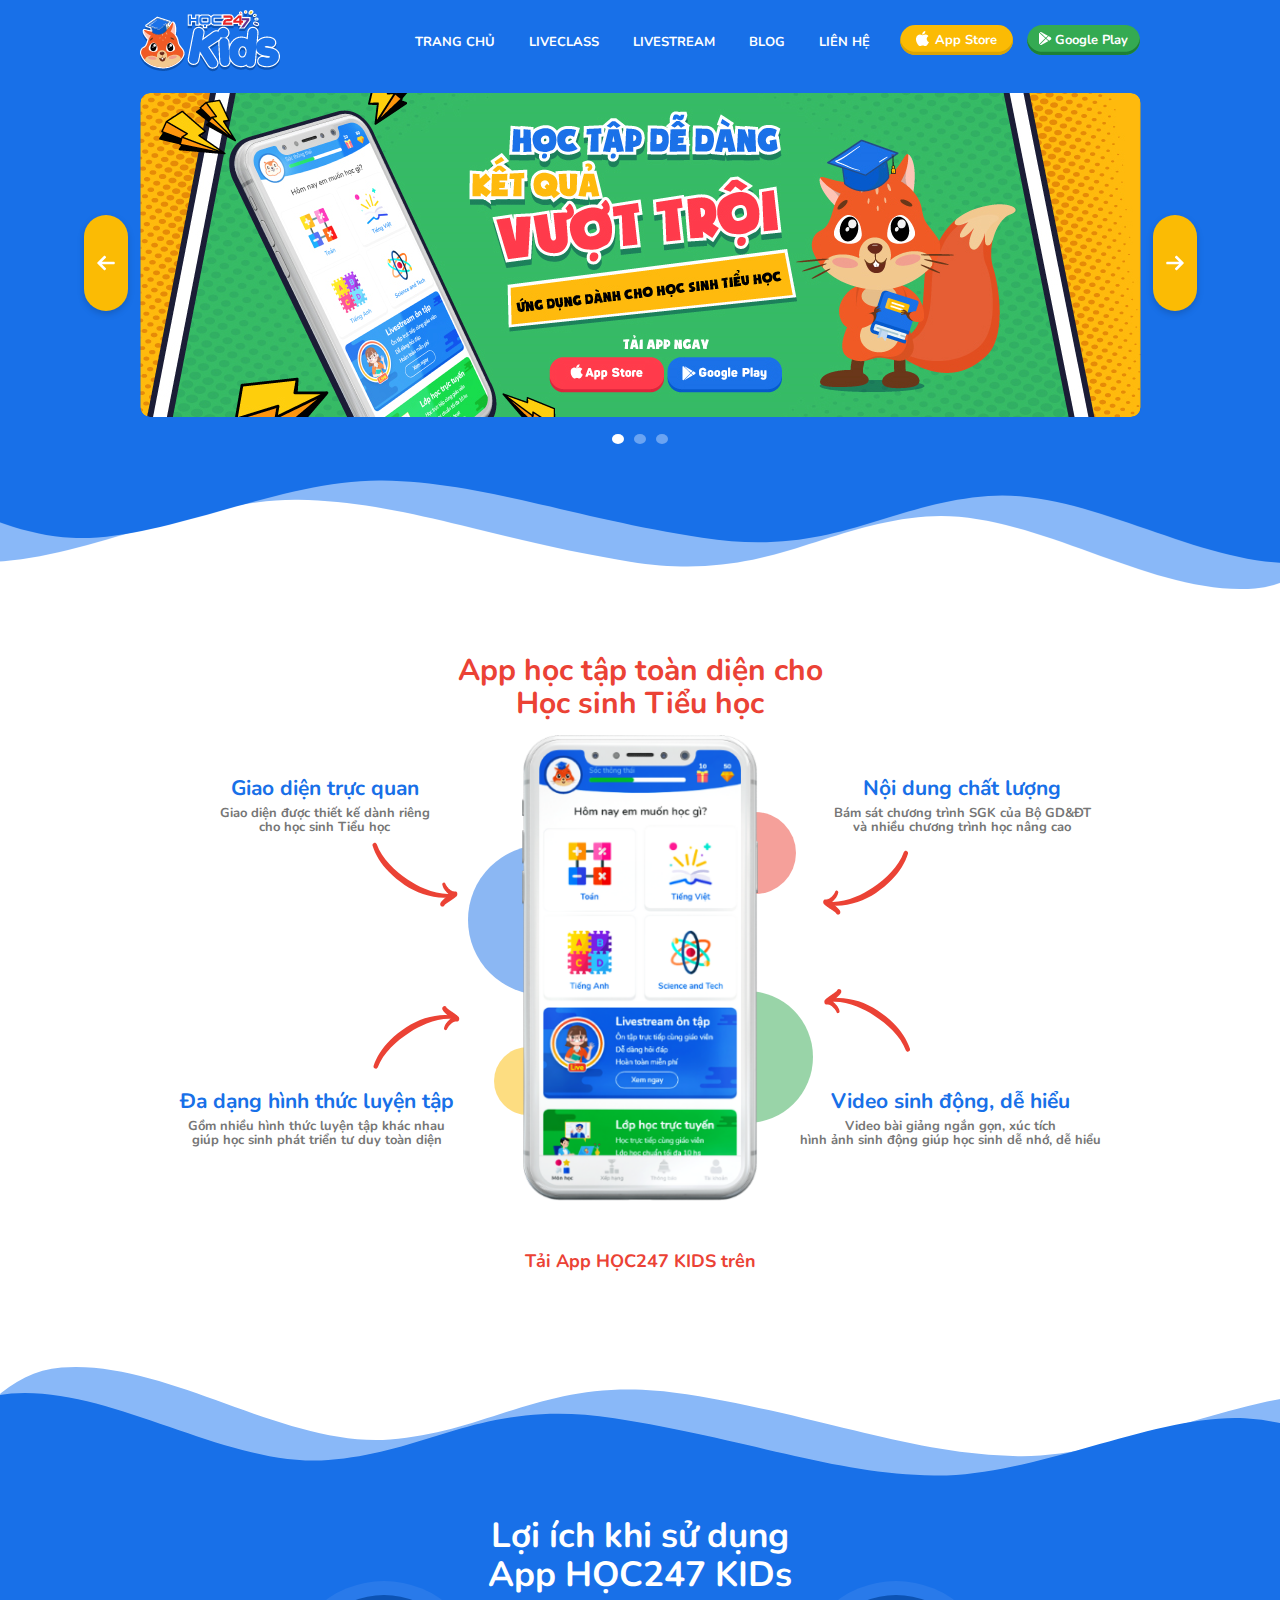
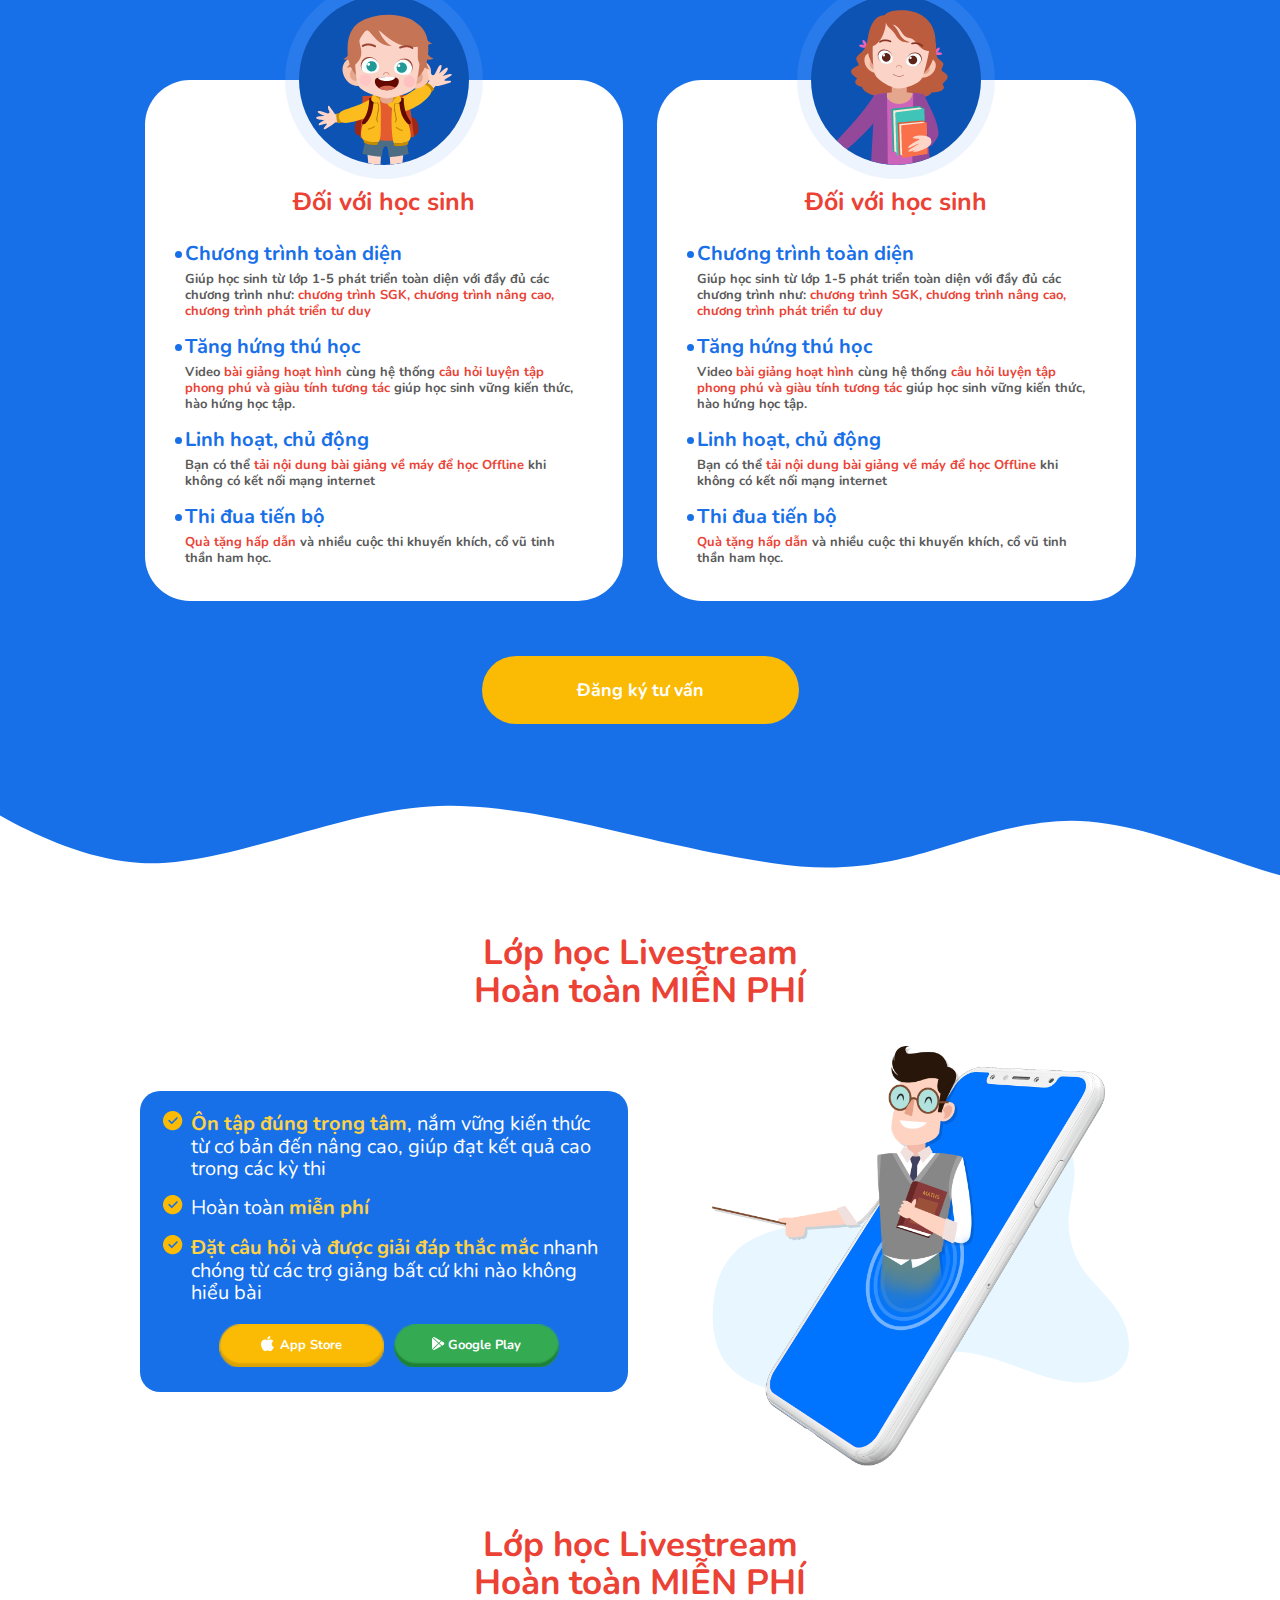
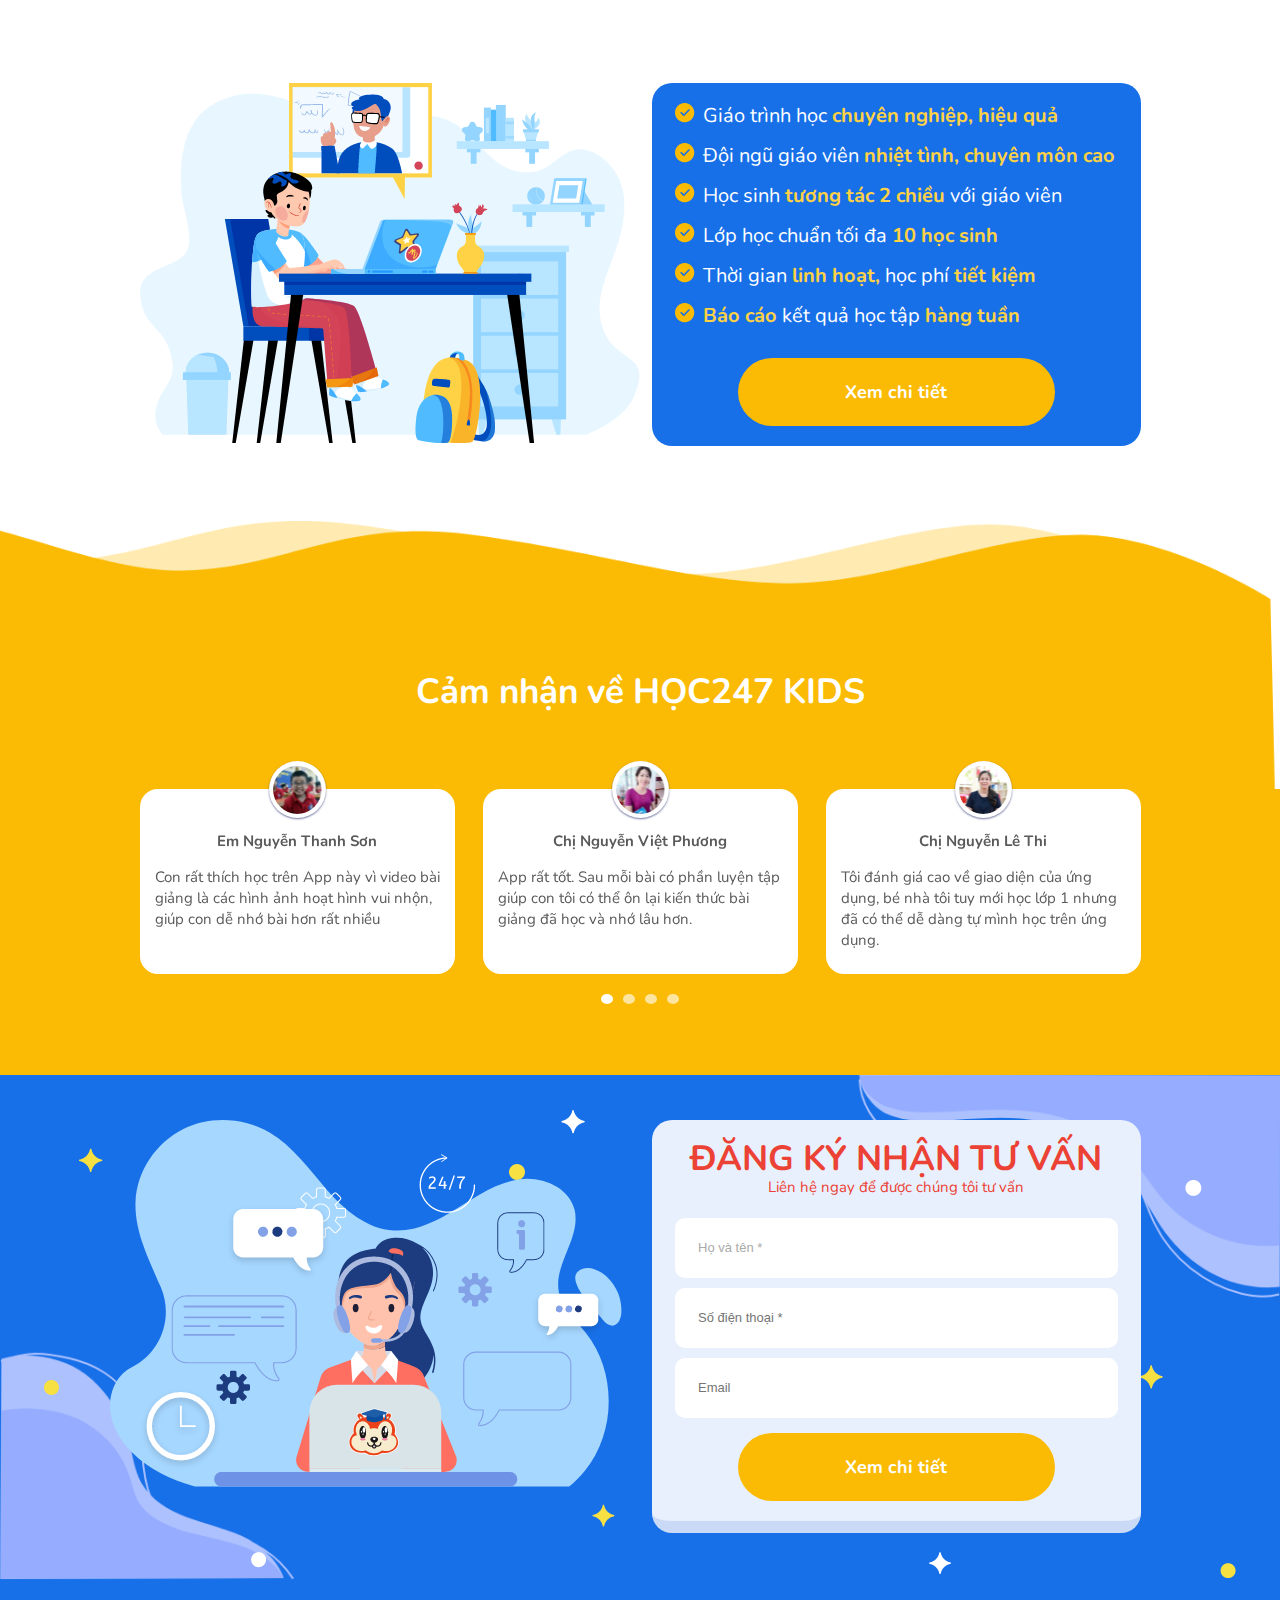
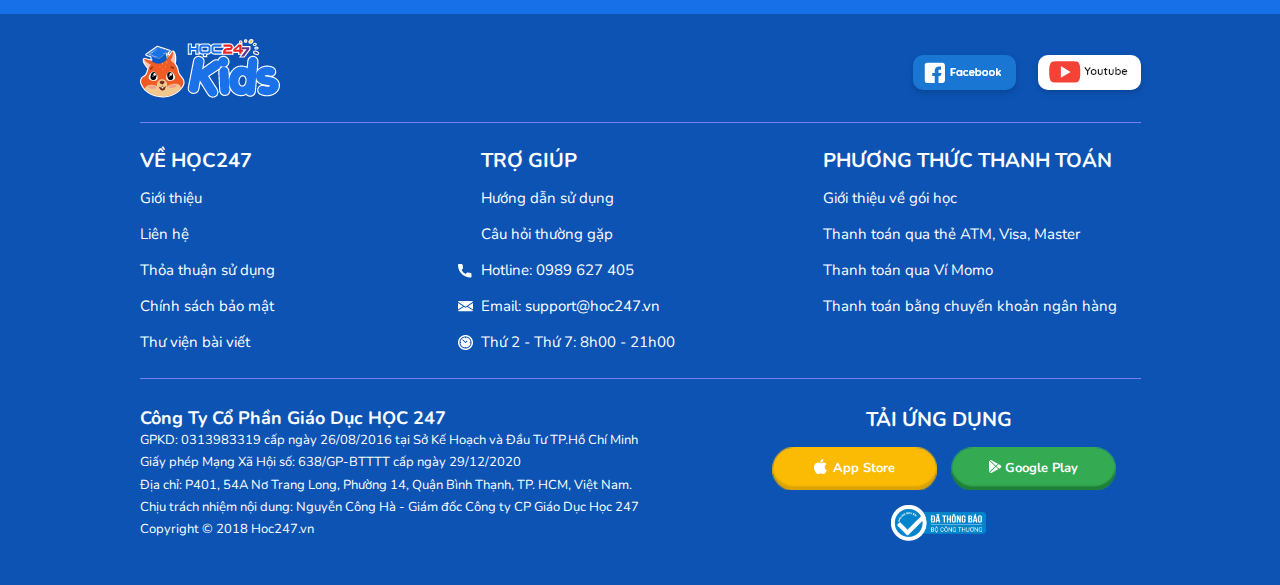
==== index.html @ 7131a334 "aaaa" ====
<!DOCTYPE html>
<html lang="en">
   <head>
      <meta charset="utf-8">
      <title>Hoc 247 - Kids</title>
      <meta name="viewport" content="width=device-width, initial-scale=1">
      <meta http-equiv="X-UA-Compatible" content="IE=edge" />
      <link href="https://fonts.googleapis.com/css2?family=Nunito:wght@300;400;600;700&display=swap" rel="stylesheet">
      <link rel="stylesheet" href="bootstrap/bootstrap.min.css"/>
      <link rel="stylesheet" href="css/all.css">
   </head>
   <body>
      <div class="wrapper">
         <!--HEADER-->
         <header>
            <div class="bg-header-home-01"></div>
            <!--TOP-->
            <div class="container relative">
                <div class="row">
                    <div class="col-sm-12 col-md-12 col-lg-2">
                        <a href="#" class="hamburger-menu for-mobile"></a>
                        <a href="#" class="logo"><img src="images/header-logo.png" alt="" title=""/></a>
                        <a href="#" class="install-app for-mobile"></a>
                    </div>
                    <div class="col-sm-12 col-md-12 col-lg-10">
                        <div class="menu-section">
                            <div class="navigation">
                                <ul>
                                    <li><a href="#">TRANG CHỦ</a></li>
                                    <li><a href="#">LIVECLASS</a></li>
                                    <li><a href="#">LIVESTREAM</a></li>
                                    <li><a href="#">BLOG</a></li>
                                    <li><a href="#">LIÊN HỆ</a></li>
                                </ul>
                            </div>
                            <div class="app-store">
                                <div class="for-mobile app-store-title title13Bold">Tải ứng dụng HỌC247 KIDS</div>
                                <a href="#" class="ios-app btn-orange-30 title13Bold"><i></i>App Store</a>
                                <a href="#" class="google-app btn-green-30 title13Bold"><i></i>Google Play</a>
                            </div>
                        </div>
                    </div>

                    <div class="banner-slider relative">
                        <div class="slick-slider">
                            <div class="slick-item">
                                <img src="images/banner-1.png" />
                            </div>
                            <div class="slick-item">
                                <img src="images/banner-1.png" />
                            </div>
                            <div class="slick-item">
                                <img src="images/banner-1.png" />
                            </div>
                        </div>
                    </div>
                </div>
            </div>
         </header>
         <!--/HEADER-->

         <!--SHORT NEWS-->
         <div class="main-content">
             <div class="app-study-section">
                 <div class="container">
                     <div class="col-sm-12 col-md-12 col-lg-12">
                         <div class="title title30Bold color-red">App học tập toàn diện cho <br/>Học sinh Tiểu học</div>
                         <div class="animation-block">
                             <div class="ani-block block-01 align-center">
                                 <div class="title21Bold color-blue">Giao diện trực quan</div>
                                 <p>Giao diện được thiết kế dành riêng <br/> cho học sinh Tiểu học</p>
                                 <div class="clear"></div>
                                 <div class="red-down-right"></div>
                             </div>
                             <div class="ani-block block-02 align-center">
                                 <div class="title21Bold color-blue">Nội dung chất lượng </div>
                                 <p>Bám sát chương trình SGK của Bộ GD&ĐT<br/> và nhiều chương trình học nâng cao</p>
                                 <div class="clear"></div>
                                 <div class="red-down-left"></div>
                             </div>
                             <div class="ani-block block-03 align-center">
                                 <div class="red-top-right"></div>
                                 <div class="clear"></div>
                                 <div class="title21Bold color-blue">Đa dạng hình thức luyện tập</div>
                                 <p>Gồm nhiều hình thức luyện tập khác nhau<br/> giúp học sinh phát triển tư duy toàn diện</p>
                             </div>
                             <div class="ani-block block-04 align-center">
                                 <div class="red-top-left"></div>
                                 <div class="clear"></div>
                                 <div class="title21Bold color-blue">Video sinh động, dễ hiểu</div>
                                 <p>Video bài giảng ngắn gọn, xúc tích<br/> hình ảnh sinh động giúp học sinh dễ nhớ, dễ hiểu</p>
                             </div>
                             <div class="app-image">
                                 <div class="circle01"></div>
                                 <div class="circle02"></div>
                                 <div class="circle03"></div>
                                 <div class="circle04"></div>
                                 <div class="animate-img">
                                     <img src="images/phone.png"/>
                                 </div>
                                 <div class="title18Bold color-red">Tải App HỌC247 KIDS trên</div>
                             </div>
                             <div class="app-store for-mobile">
                                 <a href="#" class="ios-app btn-orange-30 h43 title13Bold"><i></i>App Store</a>
                                 <a href="#" class="google-app btn-green-30 h43 title13Bold"><i></i>Google Play</a>
                             </div>
                         </div>
                     </div>
                 </div>
             </div>

             <div class="app-benefit-section">
                 <div class="for-mobile middle-bg"></div>
                 <div class="container relative">
                     <div class="title35Bold color-white center">Lợi ích khi sử dụng <br/>App HỌC247 KIDs</div>
                     <div class="row relative">
                         <div class="col-sm-12 col-md-12 col-lg-6">
                             <div class="white-radius-box">
                                 <div class="rad-img">
                                     <div class="img"><div class="middle"><img src="images/hocsinh.png" /></div></div>
                                 </div>
                                 <div class="title25Bold color-red center-title">Đối với học sinh</div>
                                 <ul>
                                     <li>
                                         <b class="title20Bold">Chương trình toàn diện</b>
                                         <p class="title13Bold">Giúp học sinh từ lớp 1-5 phát triển toàn diện với đầy đủ các chương trình như: <span class="color-red">chương trình SGK, chương trình nâng cao, chương trình phát triển tư duy</span></p>
                                     </li>
                                     <li>
                                         <b class="title20Bold">Tăng hứng thú học</b>
                                         <p class="title13Bold">Video <span class="color-red">bài giảng hoạt hình</span> cùng hệ thống <span class="color-red">câu hỏi luyện tập phong phú và giàu tính tương tác</span> giúp học sinh vững kiến thức, hào hứng học tập.</p>
                                     </li>
                                     <li>
                                         <b class="title20Bold">Linh hoạt, chủ động</b>
                                         <p class="title13Bold">Bạn có thể <span class="color-red">tải nội dung bài giảng về máy để học Offline</span> khi không có kết nối mạng internet</p>
                                     </li>
                                     <li>
                                         <b class="title20Bold">Thi đua tiến bộ</b>
                                         <p class="title13Bold"><span class="color-red">Quà tặng hấp dẫn </span> và nhiều cuộc thi khuyến khích, cổ vũ tinh thần ham học.</p>
                                     </li>
                                 </ul>
                             </div>
                         </div>
                         <div class="col-sm-12 col-md-12 col-lg-6">
                             <div class="white-radius-box">
                                 <div class="rad-img">
                                     <div class="img"><div class="middle"><img src="images/phuhuynh.png" /></div></div>
                                 </div>
                                 <div class="title25Bold color-red center-title">Đối với học sinh</div>
                                 <ul>
                                     <li>
                                         <b class="title20Bold">Chương trình toàn diện</b>
                                         <p class="title13Bold">Giúp học sinh từ lớp 1-5 phát triển toàn diện với đầy đủ các chương trình như: <span class="color-red">chương trình SGK, chương trình nâng cao, chương trình phát triển tư duy</span></p>
                                     </li>
                                     <li>
                                         <b class="title20Bold">Tăng hứng thú học</b>
                                         <p class="title13Bold">Video <span class="color-red">bài giảng hoạt hình</span> cùng hệ thống <span class="color-red">câu hỏi luyện tập phong phú và giàu tính tương tác</span> giúp học sinh vững kiến thức, hào hứng học tập.</p>
                                     </li>
                                     <li>
                                         <b class="title20Bold">Linh hoạt, chủ động</b>
                                         <p class="title13Bold">Bạn có thể <span class="color-red">tải nội dung bài giảng về máy để học Offline</span> khi không có kết nối mạng internet</p>
                                     </li>
                                     <li>
                                         <b class="title20Bold">Thi đua tiến bộ</b>
                                         <p class="title13Bold"><span class="color-red">Quà tặng hấp dẫn </span> và nhiều cuộc thi khuyến khích, cổ vũ tinh thần ham học.</p>
                                     </li>
                                 </ul>
                             </div>
                         </div>

                         <div class="btn-register-orange">
                             <a href="#" class="btn-orange-68 title18Bold">Đăng ký tư vấn</a>
                         </div>
                     </div>
                 </div>
             </div>

             <div class="app-livestream-block">
                 <div class="container relative">
                     <div class="title35Bold color-red center pb-80">Lớp học Livestream <br/>Hoàn toàn MIỄN PHÍ</div>
                     <div class="row">
                         <div class="col-sm-12 col-md-6 col-lg-6">
                             <div class="blue-radius-box">
                                 <ul>
                                     <li><b class="title20Bold color-yellow">Ôn tập đúng trọng tâm</b>, nắm vững kiến thức từ cơ bản đến nâng cao, giúp đạt kết quả cao trong các kỳ thi</li>
                                     <li>Hoàn toàn <b class="title20Bold color-yellow">miễn phí</b></li>
                                     <li><b class="title20Bold color-yellow">Đặt câu hỏi</b> và <b class="title20Bold color-yellow">được giải đáp thắc mắc</b> nhanh chóng từ các trợ giảng bất cứ khi nào không hiểu bài</li>
                                 </ul>
                                 <div class="app-store">
                                     <a href="#" class="ios-app btn-orange-30 h43 title13Bold"><i></i>App Store</a>
                                     <a href="#" class="google-app btn-green-30 h43 title13Bold"><i></i>Google Play</a>
                                 </div>
                             </div>
                         </div>
                         <div class="col-sm-12 col-md-6 col-lg-6">
                             <div class="app-image has-margin-right">
                                 <div class="bg-image width420" style="background: url('images/hocmienphi.png') no-repeat;"></div>

                             </div>
                         </div>
                     </div>
                 </div>
             </div>

             <div class="app-livestream-block">
                 <div class="container relative">
                     <div class="title35Bold color-red center pb-80">Lớp học Livestream <br/>Hoàn toàn MIỄN PHÍ</div>
                     <div class="row flex-row-reverse">

                         <div class="col-sm-12 col-md-12 col-lg-6">
                             <div class="blue-radius-box">
                                 <ul>
                                     <li>Giáo trình học<b class="title20Bold color-yellow"> chuyên nghiệp, hiệu quả</b></li>
                                     <li>Đội ngũ giáo viên <b class="title20Bold color-yellow">nhiệt tình, chuyên môn cao</b></li>
                                     <li>Học sinh <b class="title20Bold color-yellow">tương tác 2 chiều</b> với giáo viên</li>
                                     <li>Lớp học chuẩn tối đa <b class="title20Bold color-yellow">10 học sinh</b></li>
                                     <li>Thời gian <b class="title20Bold color-yellow">linh hoạt,</b> học phí <b class="title20Bold color-yellow">tiết kiệm</b></li>
                                     <li><b class="title20Bold color-yellow">Báo cáo</b> kết quả học tập <b class="title20Bold color-yellow">hàng tuần</b></li>
                                 </ul>
                                 <div class="btn-register-orange">
                                     <a href="#" class="btn-orange-68 title18Bold">Xem chi tiết</a>
                                 </div>
                             </div>
                         </div>
                         <div class="col-sm-12 col-md-12 col-lg-6">
                             <div class="app-image">
                                 <div class="bg-image width500" style="background: url('images/liveclass.png') no-repeat;"></div>
                             </div>
                         </div>
                     </div>
                 </div>
             </div>

             <div class="customer-feeling">
                 <div class="container relative">
                     <div class="title35Bold color-white center pb-40">Cảm nhận về HỌC247 KIDS</div>
                     <div class="row">
                         <div class="col-sm-12 col-md-12 col-lg-12">
                             <div class="customer-slider">
                                 <div class="slider-item">
                                     <div class="customer-img">
                                         <div class="middle">
                                             <img src="images/camnhan2.png" />
                                         </div>
                                     </div>
                                     <div class="title15Bold title-name">Em Nguyễn Thanh Sơn</div>
                                     <p>Con rất thích học trên App này vì video bài giảng là các hình ảnh hoạt hình vui nhộn, giúp con dễ nhớ bài hơn rất nhiều</p>
                                 </div>
                                 <div class="slider-item">
                                     <div class="customer-img">
                                         <div class="middle">
                                             <img src="images/camnhan1.png" />
                                         </div>
                                     </div>
                                     <div class="title15Bold title-name">Chị Nguyễn Việt Phương</div>
                                     <p>App rất tốt. Sau mỗi bài có phần luyện tập giúp con tôi có thể ôn lại kiến thức bài giảng đã học và nhớ lâu hơn.</p>
                                 </div>
                                 <div class="slider-item">
                                     <div class="customer-img">
                                         <div class="middle">
                                             <img src="images/camnhan3.png" />
                                         </div>
                                     </div>
                                     <div class="title15Bold title-name">Chị Nguyễn Lê Thi</div>
                                     <p>Tôi đánh giá cao về giao diện của ứng dụng, bé nhà tôi tuy mới học lớp 1 nhưng đã có thể dễ dàng tự mình học trên ứng dụng.</p>
                                 </div>
                                 <div class="slider-item">
                                     <div class="customer-img">
                                         <div class="middle">
                                             <img src="images/camnhan2.png" />
                                         </div>
                                     </div>
                                     <div class="title15Bold title-name">Em Nguyễn Thanh Sơn</div>
                                     <p>Con rất thích học trên App này vì video bài giảng là các hình ảnh hoạt hình vui nhộn, giúp con dễ nhớ bài hơn rất nhiều</p>
                                 </div>
                                 <div class="slider-item">
                                     <div class="customer-img">
                                         <div class="middle">
                                             <img src="images/camnhan1.png" />
                                         </div>
                                     </div>
                                     <div class="title15Bold title-name">Chị Nguyễn Việt Phương</div>
                                     <p>App rất tốt. Sau mỗi bài có phần luyện tập giúp con tôi có thể ôn lại kiến thức bài giảng đã học và nhớ lâu hơn.</p>
                                 </div>
                                 <div class="slider-item">
                                     <div class="customer-img">
                                         <div class="middle">
                                             <img src="images/camnhan3.png" />
                                         </div>
                                     </div>
                                     <div class="title15Bold title-name">Chị Nguyễn Lê Thi</div>
                                     <p>Tôi đánh giá cao về giao diện của ứng dụng, bé nhà tôi tuy mới học lớp 1 nhưng đã có thể dễ dàng tự mình học trên ứng dụng.</p>
                                 </div>
                             </div>
                         </div>
                     </div>
                 </div>
             </div>

             <div class="register-consult">
                 <div class="container relative">
                     <div class="row flex-row-reverse">
                         <div class="col-sm-12 col-md-12 col-lg-6">
                             <div class="register-radius-box">
                                 <div class="title35Bold color-red big-title">​ĐĂNG KÝ NHẬN TƯ VẤN</div>
                                 <div class="regular15 color-red">Liên hệ ngay để được chúng tôi tư vấn</div>
                                 <form action="" method="">
                                     <div class="input-field">
                                         <input type="text" value="" name="fullname" placeholder="Họ và tên *"/>
                                     </div>
                                     <div class="input-field">
                                         <input type="tel" value="" name="phone" placeholder="Số điện thoại *"/>
                                     </div>
                                     <div class="input-field">
                                         <input type="email" value="" name="email" placeholder="Email"/>
                                     </div>
                                     <div class="btn-register-orange">
                                         <a href="#" class="btn-orange-68 title18Bold">Xem chi tiết</a>
                                     </div>
                                 </form>
                             </div>
                         </div>
                         <div class="col-sm-12 col-md-12 col-lg-6">
                             <div class="app-image ">
                                 <div class="bg-image width420" style="background: url('images/person-consult.png') no-repeat;"></div>
                             </div>
                         </div>
                     </div>
                 </div>
             </div>
         </div>

         <footer>
             <div class="footer-top">
                 <div class="container">
                     <div class="row">
                         <div class="col-sm-12 col-md-12 col-lg-8">
                             <a href="#" class="footer-logo">
                                 <img src="images/footer-logo.png" />
                             </a>
                         </div>
                         <div class="col-sm-12 col-md-12 col-lg-4">
                             <div class="install-app for-mobile">
                                 <div class="title13Bold color-white">TẢI ỨNG DỤNG</div>
                                 <div class="app-store">
                                     <a href="#" class="ios-app btn-orange-30 h43 title13Bold"><i></i>App Store</a>
                                     <a href="#" class="google-app btn-green-30 h43 title13Bold"><i></i>Google Play</a>
                                 </div>

                             </div>
                             <div class="footer-socials">
                                 <div class="title13Bold color-white for-mobile">MẠNG XÃ HỘI</div>
                                 <a href="#" class="fb"></a>
                                 <a href="#" class="yt"></a>
                             </div>
                         </div>
                     </div>
                 </div>
             </div>
             <div class="footer-middle">
                 <div class="container">
                     <div class="footer-border">
                         <div class="navigate-block for-mobile">
                             <ul class="navigate-sub">
                                 <li><a href="#">Giới thiệu</a></li>
                                 <li><a href="#">Trợ giúp</a></li>
                                 <li><a href="#">Liên hệ</a></li>
                             </ul>
                             <div class="hotline-block">
                                 <div class="title27Bold color-yellow">Hotline: 0989 627 405</div>
                                 <p class="title15Bold">Thứ 2 - Thứ 7: 8h00 - 21h00</p>
                                 <p class="title15Bold">Email: support@hoc247.vn</p>
                             </div>
                         </div>
                         <div class="row">
                             <div class="col-sm-12 col-md-2 col-lg-4 for-desktop">
                                 <div class="title20Bold">VỀ HỌC247</div>
                                 <div class="nav-list">
                                     <a href="#">Giới thiệu</a>
                                     <a href="#">Liên hệ</a>
                                     <a href="#">Thỏa thuận sử dụng</a>
                                     <a href="#">Chính sách bảo mật</a>
                                     <a href="#">Thư viện bài viết</a>
                                 </div>
                             </div>
                             <div class="col-sm-12 col-md-2 col-lg-4 for-desktop">
                                 <div class="title20Bold">TRỢ GIÚP</div>
                                 <div class="nav-list">
                                     <a href="#">Hướng dẫn sử dụng</a>
                                     <a href="#">Câu hỏi thường gặp</a>
                                     <a href="tel:0989627405" class="hotline-icon">Hotline: 0989 627 405</a>
                                     <a href="#" class="email-icon">Email: support@hoc247.vn</a>
                                     <span class="workday">Thứ 2 - Thứ 7: 8h00 - 21h00</span>
                                 </div>
                             </div>
                             <div class="col-sm-12 col-md-2 col-lg-4 for-desktop">
                                 <div class="title20Bold">PHƯƠNG THỨC THANH TOÁN</div>
                                 <div class="nav-list">
                                     <a href="#">Giới thiệu về gói học</a>
                                     <a href="#">Thanh toán qua thẻ ATM, Visa, Master</a>
                                     <a href="#">Thanh toán qua Ví Momo</a>
                                     <a href="#">Thanh toán bằng chuyển khoản ngân hàng</a>
                                 </div>
                             </div>
                         </div>
                     </div>
                 </div>
             </div>

             <div class="footer-bottom">
                 <div class="container">
                     <div class="row">
                         <div class="col-sm-12 col-md-12 col-lg-7">
                             <div class="company-info">
                                 <div class="title18Bold color-white">Công Ty Cổ Phần Giáo Dục HỌC 247</div>
                                 <p class="for-mobile color-white regular13">Copyright © 2018 Hoc247.vn</p>
                                 <p class="color-white regular13 for-desktop">
                                     GPKD: 0313983319 cấp ngày 26/08/2016 tại Sở Kế Hoạch và Đầu Tư TP.Hồ Chí Minh <br/>
                                        Giấy phép Mạng Xã Hội số: 638/GP-BTTTT cấp ngày 29/12/2020<br/>
                                        Địa chỉ: P401, 54A Nơ Trang Long, Phường 14, Quận Bình Thạnh, TP. HCM, Việt Nam.<br/>
                                        Chịu trách nhiệm nội dung: Nguyễn Công Hà - Giám đốc Công ty CP Giáo Dục Học 247<br/>
                                        Copyright © 2018 Hoc247.vn
                                 </p>
                             </div>
                         </div>
                         <div class="col-sm-12 col-md-2 col-lg-5">
                             <div class="install-app for-desktop">
                                 <div class="title20Bold color-white">TẢI ỨNG DỤNG</div>
                                 <div class="app-store">
                                     <a href="#" class="ios-app btn-orange-30 h43 title13Bold"><i></i>App Store</a>
                                     <a href="#" class="google-app btn-green-30 h43 title13Bold"><i></i>Google Play</a>
                                 </div>
                                 <div class="cert-img">
                                     <img src="images/bocongthuong.png" />
                                 </div>
                             </div>
                         </div>
                     </div>
                 </div>
             </div>
         </footer>
      </div>
      <!-- jQuery first, then Popper.js, then Bootstrap JS -->
      <script src="js/jquery.min.js"></script>
      <script src="js/jquery-migrate-1.2.1.js"></script>

      <script src="bootstrap/bootstrap.bundle.min.js"></script>
<!--
      <script src="js/videojs-ie8.min.js"></script>
      <script src="js/video.js"></script>
      <script src="js/Youtube.min.js"></script> -->

      <script src="js/slick.min.js"></script>
      <!--Site-->
      <script src="js/class.SiteMain.js"></script>
   </body>
</html>
---- css/all.css ----
﻿.color-blue{color:#1870e8 !important}.color-red{color:#eb4235 !important}.color-white{color:#fff !important}.color-yellow{color:#ffd245 !important}.color-green{color:#34aa52 !important}h1,h2,h3,h4,h5,h6,p,ul,blockquote,pre,a,abbr,acronym,address,big,cite,code,del,dfn,em,img,ins,kbd,q,s,samp,small,strike,strong,sub,sup,tt,var,b,u,center,dl,dt,dd,fieldset,form,label,legend,table,caption,tbody,tfoot,thead,tr,th,td,article,aside,canvas,details,embed,figure,figcaption,footer,header,hgroup,menu,nav,output,ruby,section,summary,time,mark,audio,video{margin:0;padding:0;border:0;font-size:100%;font:inherit;vertical-align:baseline}article,aside,details,figcaption,figure,footer,header,hgroup,menu,nav,section{display:block}body{margin:0;padding:0}ol,ul{list-style:none}blockquote,q{quotes:none}blockquote:before,blockquote:after,q:before,q:after{content:"";content:none}table{border-collapse:collapse;border-spacing:0}.clear{clear:both}a{outline:none}form,input,textarea{margin:0;padding:0;border:0;font-family:"NiveaOTFBook",Arial,Helvetica,sans-serif;color:#575859}.clearfix:before,.clearfix:after,.row:before,.row:after{content:" ";display:block;overflow:hidden;visibility:hidden;width:0;height:0}.row:after,.clearfix:after{clear:both}.row,.clearfix{zoom:1}.clear{clear:both;display:block;overflow:hidden;visibility:hidden;width:0;height:0}/*!
 *  Font Awesome 4.7.0 by @davegandy - http://fontawesome.io - @fontawesome
 *  License - http://fontawesome.io/license (Font: SIL OFL 1.1, CSS: MIT License)
 */@font-face{font-family:"FontAwesome";src:url("../fonts/fontawesome-webfont.eot?v=4.7.0");src:url("../fonts/fontawesome-webfont.eot?#iefix&v=4.7.0") format("embedded-opentype"),url("../fonts/fontawesome-webfont.woff2?v=4.7.0") format("woff2"),url("../fonts/fontawesome-webfont.woff?v=4.7.0") format("woff"),url("../fonts/fontawesome-webfont.ttf?v=4.7.0") format("truetype"),url("../fonts/fontawesome-webfont.svg?v=4.7.0#fontawesomeregular") format("svg");font-weight:normal;font-style:normal}.fa{display:inline-block;font:normal normal normal 14px/1 FontAwesome;font-size:inherit;text-rendering:auto;-webkit-font-smoothing:antialiased;-moz-osx-font-smoothing:grayscale}.fa-lg{font-size:1.33333333em;line-height:.75em;vertical-align:-15%}.fa-2x{font-size:2em}.fa-3x{font-size:3em}.fa-4x{font-size:4em}.fa-5x{font-size:5em}.fa-fw{width:1.28571429em;text-align:center}.fa-ul{padding-left:0;margin-left:2.14285714em;list-style-type:none}.fa-ul>li{position:relative}.fa-li{position:absolute;left:-2.14285714em;width:2.14285714em;top:.14285714em;text-align:center}.fa-li.fa-lg{left:-1.85714286em}.fa-border{padding:.2em .25em .15em;border:solid .08em #eee;border-radius:.1em}.fa-pull-left{float:left}.fa-pull-right{float:right}.fa.fa-pull-left{margin-right:.3em}.fa.fa-pull-right{margin-left:.3em}.pull-right{float:right}.pull-left{float:left}.fa.pull-left{margin-right:.3em}.fa.pull-right{margin-left:.3em}.fa-spin{-webkit-animation:fa-spin 2s infinite linear;animation:fa-spin 2s infinite linear}.fa-pulse{-webkit-animation:fa-spin 1s infinite steps(8);animation:fa-spin 1s infinite steps(8)}@-webkit-keyframes fa-spin{0%{-webkit-transform:rotate(0deg);transform:rotate(0deg)}100%{-webkit-transform:rotate(359deg);transform:rotate(359deg)}}@keyframes fa-spin{0%{-webkit-transform:rotate(0deg);transform:rotate(0deg)}100%{-webkit-transform:rotate(359deg);transform:rotate(359deg)}}.fa-rotate-90{-ms-filter:"progid:DXImageTransform.Microsoft.BasicImage(rotation=1)";-webkit-transform:rotate(90deg);-ms-transform:rotate(90deg);transform:rotate(90deg)}.fa-rotate-180{-ms-filter:"progid:DXImageTransform.Microsoft.BasicImage(rotation=2)";-webkit-transform:rotate(180deg);-ms-transform:rotate(180deg);transform:rotate(180deg)}.fa-rotate-270{-ms-filter:"progid:DXImageTransform.Microsoft.BasicImage(rotation=3)";-webkit-transform:rotate(270deg);-ms-transform:rotate(270deg);transform:rotate(270deg)}.fa-flip-horizontal{-ms-filter:"progid:DXImageTransform.Microsoft.BasicImage(rotation=0, mirror=1)";-webkit-transform:scale(-1, 1);-ms-transform:scale(-1, 1);transform:scale(-1, 1)}.fa-flip-vertical{-ms-filter:"progid:DXImageTransform.Microsoft.BasicImage(rotation=2, mirror=1)";-webkit-transform:scale(1, -1);-ms-transform:scale(1, -1);transform:scale(1, -1)}:root .fa-rotate-90,:root .fa-rotate-180,:root .fa-rotate-270,:root .fa-flip-horizontal,:root .fa-flip-vertical{filter:none}.fa-stack{position:relative;display:inline-block;width:2em;height:2em;line-height:2em;vertical-align:middle}.fa-stack-1x,.fa-stack-2x{position:absolute;left:0;width:100%;text-align:center}.fa-stack-1x{line-height:inherit}.fa-stack-2x{font-size:2em}.fa-inverse{color:#fff}.fa-glass:before{content:""}.fa-music:before{content:""}.fa-search:before{content:""}.fa-envelope-o:before{content:""}.fa-heart:before{content:""}.fa-star:before{content:""}.fa-star-o:before{content:""}.fa-user:before{content:""}.fa-film:before{content:""}.fa-th-large:before{content:""}.fa-th:before{content:""}.fa-th-list:before{content:""}.fa-check:before{content:""}.fa-remove:before,.fa-close:before,.fa-times:before{content:""}.fa-search-plus:before{content:""}.fa-search-minus:before{content:""}.fa-power-off:before{content:""}.fa-signal:before{content:""}.fa-gear:before,.fa-cog:before{content:""}.fa-trash-o:before{content:""}.fa-home:before{content:""}.fa-file-o:before{content:""}.fa-clock-o:before{content:""}.fa-road:before{content:""}.fa-download:before{content:""}.fa-arrow-circle-o-down:before{content:""}.fa-arrow-circle-o-up:before{content:""}.fa-inbox:before{content:""}.fa-play-circle-o:before{content:""}.fa-rotate-right:before,.fa-repeat:before{content:""}.fa-refresh:before{content:""}.fa-list-alt:before{content:""}.fa-lock:before{content:""}.fa-flag:before{content:""}.fa-headphones:before{content:""}.fa-volume-off:before{content:""}.fa-volume-down:before{content:""}.fa-volume-up:before{content:""}.fa-qrcode:before{content:""}.fa-barcode:before{content:""}.fa-tag:before{content:""}.fa-tags:before{content:""}.fa-book:before{content:""}.fa-bookmark:before{content:""}.fa-print:before{content:""}.fa-camera:before{content:""}.fa-font:before{content:""}.fa-bold:before{content:""}.fa-italic:before{content:""}.fa-text-height:before{content:""}.fa-text-width:before{content:""}.fa-align-left:before{content:""}.fa-align-center:before{content:""}.fa-align-right:before{content:""}.fa-align-justify:before{content:""}.fa-list:before{content:""}.fa-dedent:before,.fa-outdent:before{content:""}.fa-indent:before{content:""}.fa-video-camera:before{content:""}.fa-photo:before,.fa-image:before,.fa-picture-o:before{content:""}.fa-pencil:before{content:""}.fa-map-marker:before{content:""}.fa-adjust:before{content:""}.fa-tint:before{content:""}.fa-edit:before,.fa-pencil-square-o:before{content:""}.fa-share-square-o:before{content:""}.fa-check-square-o:before{content:""}.fa-arrows:before{content:""}.fa-step-backward:before{content:""}.fa-fast-backward:before{content:""}.fa-backward:before{content:""}.fa-play:before{content:""}.fa-pause:before{content:""}.fa-stop:before{content:""}.fa-forward:before{content:""}.fa-fast-forward:before{content:""}.fa-step-forward:before{content:""}.fa-eject:before{content:""}.fa-chevron-left:before{content:""}.fa-chevron-right:before{content:""}.fa-plus-circle:before{content:""}.fa-minus-circle:before{content:""}.fa-times-circle:before{content:""}.fa-check-circle:before{content:""}.fa-question-circle:before{content:""}.fa-info-circle:before{content:""}.fa-crosshairs:before{content:""}.fa-times-circle-o:before{content:""}.fa-check-circle-o:before{content:""}.fa-ban:before{content:""}.fa-arrow-left:before{content:""}.fa-arrow-right:before{content:""}.fa-arrow-up:before{content:""}.fa-arrow-down:before{content:""}.fa-mail-forward:before,.fa-share:before{content:""}.fa-expand:before{content:""}.fa-compress:before{content:""}.fa-plus:before{content:""}.fa-minus:before{content:""}.fa-asterisk:before{content:""}.fa-exclamation-circle:before{content:""}.fa-gift:before{content:""}.fa-leaf:before{content:""}.fa-fire:before{content:""}.fa-eye:before{content:""}.fa-eye-slash:before{content:""}.fa-warning:before,.fa-exclamation-triangle:before{content:""}.fa-plane:before{content:""}.fa-calendar:before{content:""}.fa-random:before{content:""}.fa-comment:before{content:""}.fa-magnet:before{content:""}.fa-chevron-up:before{content:""}.fa-chevron-down:before{content:""}.fa-retweet:before{content:""}.fa-shopping-cart:before{content:""}.fa-folder:before{content:""}.fa-folder-open:before{content:""}.fa-arrows-v:before{content:""}.fa-arrows-h:before{content:""}.fa-bar-chart-o:before,.fa-bar-chart:before{content:""}.fa-twitter-square:before{content:""}.fa-facebook-square:before{content:""}.fa-camera-retro:before{content:""}.fa-key:before{content:""}.fa-gears:before,.fa-cogs:before{content:""}.fa-comments:before{content:""}.fa-thumbs-o-up:before{content:""}.fa-thumbs-o-down:before{content:""}.fa-star-half:before{content:""}.fa-heart-o:before{content:""}.fa-sign-out:before{content:""}.fa-linkedin-square:before{content:""}.fa-thumb-tack:before{content:""}.fa-external-link:before{content:""}.fa-sign-in:before{content:""}.fa-trophy:before{content:""}.fa-github-square:before{content:""}.fa-upload:before{content:""}.fa-lemon-o:before{content:""}.fa-phone:before{content:""}.fa-square-o:before{content:""}.fa-bookmark-o:before{content:""}.fa-phone-square:before{content:""}.fa-twitter:before{content:""}.fa-facebook-f:before,.fa-facebook:before{content:""}.fa-github:before{content:""}.fa-unlock:before{content:""}.fa-credit-card:before{content:""}.fa-feed:before,.fa-rss:before{content:""}.fa-hdd-o:before{content:""}.fa-bullhorn:before{content:""}.fa-bell:before{content:""}.fa-certificate:before{content:""}.fa-hand-o-right:before{content:""}.fa-hand-o-left:before{content:""}.fa-hand-o-up:before{content:""}.fa-hand-o-down:before{content:""}.fa-arrow-circle-left:before{content:""}.fa-arrow-circle-right:before{content:""}.fa-arrow-circle-up:before{content:""}.fa-arrow-circle-down:before{content:""}.fa-globe:before{content:""}.fa-wrench:before{content:""}.fa-tasks:before{content:""}.fa-filter:before{content:""}.fa-briefcase:before{content:""}.fa-arrows-alt:before{content:""}.fa-group:before,.fa-users:before{content:""}.fa-chain:before,.fa-link:before{content:""}.fa-cloud:before{content:""}.fa-flask:before{content:""}.fa-cut:before,.fa-scissors:before{content:""}.fa-copy:before,.fa-files-o:before{content:""}.fa-paperclip:before{content:""}.fa-save:before,.fa-floppy-o:before{content:""}.fa-square:before{content:""}.fa-navicon:before,.fa-reorder:before,.fa-bars:before{content:""}.fa-list-ul:before{content:""}.fa-list-ol:before{content:""}.fa-strikethrough:before{content:""}.fa-underline:before{content:""}.fa-table:before{content:""}.fa-magic:before{content:""}.fa-truck:before{content:""}.fa-pinterest:before{content:""}.fa-pinterest-square:before{content:""}.fa-google-plus-square:before{content:""}.fa-google-plus:before{content:""}.fa-money:before{content:""}.fa-caret-down:before{content:""}.fa-caret-up:before{content:""}.fa-caret-left:before{content:""}.fa-caret-right:before{content:""}.fa-columns:before{content:""}.fa-unsorted:before,.fa-sort:before{content:""}.fa-sort-down:before,.fa-sort-desc:before{content:""}.fa-sort-up:before,.fa-sort-asc:before{content:""}.fa-envelope:before{content:""}.fa-linkedin:before{content:""}.fa-rotate-left:before,.fa-undo:before{content:""}.fa-legal:before,.fa-gavel:before{content:""}.fa-dashboard:before,.fa-tachometer:before{content:""}.fa-comment-o:before{content:""}.fa-comments-o:before{content:""}.fa-flash:before,.fa-bolt:before{content:""}.fa-sitemap:before{content:""}.fa-umbrella:before{content:""}.fa-paste:before,.fa-clipboard:before{content:""}.fa-lightbulb-o:before{content:""}.fa-exchange:before{content:""}.fa-cloud-download:before{content:""}.fa-cloud-upload:before{content:""}.fa-user-md:before{content:""}.fa-stethoscope:before{content:""}.fa-suitcase:before{content:""}.fa-bell-o:before{content:""}.fa-coffee:before{content:""}.fa-cutlery:before{content:""}.fa-file-text-o:before{content:""}.fa-building-o:before{content:""}.fa-hospital-o:before{content:""}.fa-ambulance:before{content:""}.fa-medkit:before{content:""}.fa-fighter-jet:before{content:""}.fa-beer:before{content:""}.fa-h-square:before{content:""}.fa-plus-square:before{content:""}.fa-angle-double-left:before{content:""}.fa-angle-double-right:before{content:""}.fa-angle-double-up:before{content:""}.fa-angle-double-down:before{content:""}.fa-angle-left:before{content:""}.fa-angle-right:before{content:""}.fa-angle-up:before{content:""}.fa-angle-down:before{content:""}.fa-desktop:before{content:""}.fa-laptop:before{content:""}.fa-tablet:before{content:""}.fa-mobile-phone:before,.fa-mobile:before{content:""}.fa-circle-o:before{content:""}.fa-quote-left:before{content:""}.fa-quote-right:before{content:""}.fa-spinner:before{content:""}.fa-circle:before{content:""}.fa-mail-reply:before,.fa-reply:before{content:""}.fa-github-alt:before{content:""}.fa-folder-o:before{content:""}.fa-folder-open-o:before{content:""}.fa-smile-o:before{content:""}.fa-frown-o:before{content:""}.fa-meh-o:before{content:""}.fa-gamepad:before{content:""}.fa-keyboard-o:before{content:""}.fa-flag-o:before{content:""}.fa-flag-checkered:before{content:""}.fa-terminal:before{content:""}.fa-code:before{content:""}.fa-mail-reply-all:before,.fa-reply-all:before{content:""}.fa-star-half-empty:before,.fa-star-half-full:before,.fa-star-half-o:before{content:""}.fa-location-arrow:before{content:""}.fa-crop:before{content:""}.fa-code-fork:before{content:""}.fa-unlink:before,.fa-chain-broken:before{content:""}.fa-question:before{content:""}.fa-info:before{content:""}.fa-exclamation:before{content:""}.fa-superscript:before{content:""}.fa-subscript:before{content:""}.fa-eraser:before{content:""}.fa-puzzle-piece:before{content:""}.fa-microphone:before{content:""}.fa-microphone-slash:before{content:""}.fa-shield:before{content:""}.fa-calendar-o:before{content:""}.fa-fire-extinguisher:before{content:""}.fa-rocket:before{content:""}.fa-maxcdn:before{content:""}.fa-chevron-circle-left:before{content:""}.fa-chevron-circle-right:before{content:""}.fa-chevron-circle-up:before{content:""}.fa-chevron-circle-down:before{content:""}.fa-html5:before{content:""}.fa-css3:before{content:""}.fa-anchor:before{content:""}.fa-unlock-alt:before{content:""}.fa-bullseye:before{content:""}.fa-ellipsis-h:before{content:""}.fa-ellipsis-v:before{content:""}.fa-rss-square:before{content:""}.fa-play-circle:before{content:""}.fa-ticket:before{content:""}.fa-minus-square:before{content:""}.fa-minus-square-o:before{content:""}.fa-level-up:before{content:""}.fa-level-down:before{content:""}.fa-check-square:before{content:""}.fa-pencil-square:before{content:""}.fa-external-link-square:before{content:""}.fa-share-square:before{content:""}.fa-compass:before{content:""}.fa-toggle-down:before,.fa-caret-square-o-down:before{content:""}.fa-toggle-up:before,.fa-caret-square-o-up:before{content:""}.fa-toggle-right:before,.fa-caret-square-o-right:before{content:""}.fa-euro:before,.fa-eur:before{content:""}.fa-gbp:before{content:""}.fa-dollar:before,.fa-usd:before{content:""}.fa-rupee:before,.fa-inr:before{content:""}.fa-cny:before,.fa-rmb:before,.fa-yen:before,.fa-jpy:before{content:""}.fa-ruble:before,.fa-rouble:before,.fa-rub:before{content:""}.fa-won:before,.fa-krw:before{content:""}.fa-bitcoin:before,.fa-btc:before{content:""}.fa-file:before{content:""}.fa-file-text:before{content:""}.fa-sort-alpha-asc:before{content:""}.fa-sort-alpha-desc:before{content:""}.fa-sort-amount-asc:before{content:""}.fa-sort-amount-desc:before{content:""}.fa-sort-numeric-asc:before{content:""}.fa-sort-numeric-desc:before{content:""}.fa-thumbs-up:before{content:""}.fa-thumbs-down:before{content:""}.fa-youtube-square:before{content:""}.fa-youtube:before{content:""}.fa-xing:before{content:""}.fa-xing-square:before{content:""}.fa-youtube-play:before{content:""}.fa-dropbox:before{content:""}.fa-stack-overflow:before{content:""}.fa-instagram:before{content:""}.fa-flickr:before{content:""}.fa-adn:before{content:""}.fa-bitbucket:before{content:""}.fa-bitbucket-square:before{content:""}.fa-tumblr:before{content:""}.fa-tumblr-square:before{content:""}.fa-long-arrow-down:before{content:""}.fa-long-arrow-up:before{content:""}.fa-long-arrow-left:before{content:""}.fa-long-arrow-right:before{content:""}.fa-apple:before{content:""}.fa-windows:before{content:""}.fa-android:before{content:""}.fa-linux:before{content:""}.fa-dribbble:before{content:""}.fa-skype:before{content:""}.fa-foursquare:before{content:""}.fa-trello:before{content:""}.fa-female:before{content:""}.fa-male:before{content:""}.fa-gittip:before,.fa-gratipay:before{content:""}.fa-sun-o:before{content:""}.fa-moon-o:before{content:""}.fa-archive:before{content:""}.fa-bug:before{content:""}.fa-vk:before{content:""}.fa-weibo:before{content:""}.fa-renren:before{content:""}.fa-pagelines:before{content:""}.fa-stack-exchange:before{content:""}.fa-arrow-circle-o-right:before{content:""}.fa-arrow-circle-o-left:before{content:""}.fa-toggle-left:before,.fa-caret-square-o-left:before{content:""}.fa-dot-circle-o:before{content:""}.fa-wheelchair:before{content:""}.fa-vimeo-square:before{content:""}.fa-turkish-lira:before,.fa-try:before{content:""}.fa-plus-square-o:before{content:""}.fa-space-shuttle:before{content:""}.fa-slack:before{content:""}.fa-envelope-square:before{content:""}.fa-wordpress:before{content:""}.fa-openid:before{content:""}.fa-institution:before,.fa-bank:before,.fa-university:before{content:""}.fa-mortar-board:before,.fa-graduation-cap:before{content:""}.fa-yahoo:before{content:""}.fa-google:before{content:""}.fa-reddit:before{content:""}.fa-reddit-square:before{content:""}.fa-stumbleupon-circle:before{content:""}.fa-stumbleupon:before{content:""}.fa-delicious:before{content:""}.fa-digg:before{content:""}.fa-pied-piper-pp:before{content:""}.fa-pied-piper-alt:before{content:""}.fa-drupal:before{content:""}.fa-joomla:before{content:""}.fa-language:before{content:""}.fa-fax:before{content:""}.fa-building:before{content:""}.fa-child:before{content:""}.fa-paw:before{content:""}.fa-spoon:before{content:""}.fa-cube:before{content:""}.fa-cubes:before{content:""}.fa-behance:before{content:""}.fa-behance-square:before{content:""}.fa-steam:before{content:""}.fa-steam-square:before{content:""}.fa-recycle:before{content:""}.fa-automobile:before,.fa-car:before{content:""}.fa-cab:before,.fa-taxi:before{content:""}.fa-tree:before{content:""}.fa-spotify:before{content:""}.fa-deviantart:before{content:""}.fa-soundcloud:before{content:""}.fa-database:before{content:""}.fa-file-pdf-o:before{content:""}.fa-file-word-o:before{content:""}.fa-file-excel-o:before{content:""}.fa-file-powerpoint-o:before{content:""}.fa-file-photo-o:before,.fa-file-picture-o:before,.fa-file-image-o:before{content:""}.fa-file-zip-o:before,.fa-file-archive-o:before{content:""}.fa-file-sound-o:before,.fa-file-audio-o:before{content:""}.fa-file-movie-o:before,.fa-file-video-o:before{content:""}.fa-file-code-o:before{content:""}.fa-vine:before{content:""}.fa-codepen:before{content:""}.fa-jsfiddle:before{content:""}.fa-life-bouy:before,.fa-life-buoy:before,.fa-life-saver:before,.fa-support:before,.fa-life-ring:before{content:""}.fa-circle-o-notch:before{content:""}.fa-ra:before,.fa-resistance:before,.fa-rebel:before{content:""}.fa-ge:before,.fa-empire:before{content:""}.fa-git-square:before{content:""}.fa-git:before{content:""}.fa-y-combinator-square:before,.fa-yc-square:before,.fa-hacker-news:before{content:""}.fa-tencent-weibo:before{content:""}.fa-qq:before{content:""}.fa-wechat:before,.fa-weixin:before{content:""}.fa-send:before,.fa-paper-plane:before{content:""}.fa-send-o:before,.fa-paper-plane-o:before{content:""}.fa-history:before{content:""}.fa-circle-thin:before{content:""}.fa-header:before{content:""}.fa-paragraph:before{content:""}.fa-sliders:before{content:""}.fa-share-alt:before{content:""}.fa-share-alt-square:before{content:""}.fa-bomb:before{content:""}.fa-soccer-ball-o:before,.fa-futbol-o:before{content:""}.fa-tty:before{content:""}.fa-binoculars:before{content:""}.fa-plug:before{content:""}.fa-slideshare:before{content:""}.fa-twitch:before{content:""}.fa-yelp:before{content:""}.fa-newspaper-o:before{content:""}.fa-wifi:before{content:""}.fa-calculator:before{content:""}.fa-paypal:before{content:""}.fa-google-wallet:before{content:""}.fa-cc-visa:before{content:""}.fa-cc-mastercard:before{content:""}.fa-cc-discover:before{content:""}.fa-cc-amex:before{content:""}.fa-cc-paypal:before{content:""}.fa-cc-stripe:before{content:""}.fa-bell-slash:before{content:""}.fa-bell-slash-o:before{content:""}.fa-trash:before{content:""}.fa-copyright:before{content:""}.fa-at:before{content:""}.fa-eyedropper:before{content:""}.fa-paint-brush:before{content:""}.fa-birthday-cake:before{content:""}.fa-area-chart:before{content:""}.fa-pie-chart:before{content:""}.fa-line-chart:before{content:""}.fa-lastfm:before{content:""}.fa-lastfm-square:before{content:""}.fa-toggle-off:before{content:""}.fa-toggle-on:before{content:""}.fa-bicycle:before{content:""}.fa-bus:before{content:""}.fa-ioxhost:before{content:""}.fa-angellist:before{content:""}.fa-cc:before{content:""}.fa-shekel:before,.fa-sheqel:before,.fa-ils:before{content:""}.fa-meanpath:before{content:""}.fa-buysellads:before{content:""}.fa-connectdevelop:before{content:""}.fa-dashcube:before{content:""}.fa-forumbee:before{content:""}.fa-leanpub:before{content:""}.fa-sellsy:before{content:""}.fa-shirtsinbulk:before{content:""}.fa-simplybuilt:before{content:""}.fa-skyatlas:before{content:""}.fa-cart-plus:before{content:""}.fa-cart-arrow-down:before{content:""}.fa-diamond:before{content:""}.fa-ship:before{content:""}.fa-user-secret:before{content:""}.fa-motorcycle:before{content:""}.fa-street-view:before{content:""}.fa-heartbeat:before{content:""}.fa-venus:before{content:""}.fa-mars:before{content:""}.fa-mercury:before{content:""}.fa-intersex:before,.fa-transgender:before{content:""}.fa-transgender-alt:before{content:""}.fa-venus-double:before{content:""}.fa-mars-double:before{content:""}.fa-venus-mars:before{content:""}.fa-mars-stroke:before{content:""}.fa-mars-stroke-v:before{content:""}.fa-mars-stroke-h:before{content:""}.fa-neuter:before{content:""}.fa-genderless:before{content:""}.fa-facebook-official:before{content:""}.fa-pinterest-p:before{content:""}.fa-whatsapp:before{content:""}.fa-server:before{content:""}.fa-user-plus:before{content:""}.fa-user-times:before{content:""}.fa-hotel:before,.fa-bed:before{content:""}.fa-viacoin:before{content:""}.fa-train:before{content:""}.fa-subway:before{content:""}.fa-medium:before{content:""}.fa-yc:before,.fa-y-combinator:before{content:""}.fa-optin-monster:before{content:""}.fa-opencart:before{content:""}.fa-expeditedssl:before{content:""}.fa-battery-4:before,.fa-battery:before,.fa-battery-full:before{content:""}.fa-battery-3:before,.fa-battery-three-quarters:before{content:""}.fa-battery-2:before,.fa-battery-half:before{content:""}.fa-battery-1:before,.fa-battery-quarter:before{content:""}.fa-battery-0:before,.fa-battery-empty:before{content:""}.fa-mouse-pointer:before{content:""}.fa-i-cursor:before{content:""}.fa-object-group:before{content:""}.fa-object-ungroup:before{content:""}.fa-sticky-note:before{content:""}.fa-sticky-note-o:before{content:""}.fa-cc-jcb:before{content:""}.fa-cc-diners-club:before{content:""}.fa-clone:before{content:""}.fa-balance-scale:before{content:""}.fa-hourglass-o:before{content:""}.fa-hourglass-1:before,.fa-hourglass-start:before{content:""}.fa-hourglass-2:before,.fa-hourglass-half:before{content:""}.fa-hourglass-3:before,.fa-hourglass-end:before{content:""}.fa-hourglass:before{content:""}.fa-hand-grab-o:before,.fa-hand-rock-o:before{content:""}.fa-hand-stop-o:before,.fa-hand-paper-o:before{content:""}.fa-hand-scissors-o:before{content:""}.fa-hand-lizard-o:before{content:""}.fa-hand-spock-o:before{content:""}.fa-hand-pointer-o:before{content:""}.fa-hand-peace-o:before{content:""}.fa-trademark:before{content:""}.fa-registered:before{content:""}.fa-creative-commons:before{content:""}.fa-gg:before{content:""}.fa-gg-circle:before{content:""}.fa-tripadvisor:before{content:""}.fa-odnoklassniki:before{content:""}.fa-odnoklassniki-square:before{content:""}.fa-get-pocket:before{content:""}.fa-wikipedia-w:before{content:""}.fa-safari:before{content:""}.fa-chrome:before{content:""}.fa-firefox:before{content:""}.fa-opera:before{content:""}.fa-internet-explorer:before{content:""}.fa-tv:before,.fa-television:before{content:""}.fa-contao:before{content:""}.fa-500px:before{content:""}.fa-amazon:before{content:""}.fa-calendar-plus-o:before{content:""}.fa-calendar-minus-o:before{content:""}.fa-calendar-times-o:before{content:""}.fa-calendar-check-o:before{content:""}.fa-industry:before{content:""}.fa-map-pin:before{content:""}.fa-map-signs:before{content:""}.fa-map-o:before{content:""}.fa-map:before{content:""}.fa-commenting:before{content:""}.fa-commenting-o:before{content:""}.fa-houzz:before{content:""}.fa-vimeo:before{content:""}.fa-black-tie:before{content:""}.fa-fonticons:before{content:""}.fa-reddit-alien:before{content:""}.fa-edge:before{content:""}.fa-credit-card-alt:before{content:""}.fa-codiepie:before{content:""}.fa-modx:before{content:""}.fa-fort-awesome:before{content:""}.fa-usb:before{content:""}.fa-product-hunt:before{content:""}.fa-mixcloud:before{content:""}.fa-scribd:before{content:""}.fa-pause-circle:before{content:""}.fa-pause-circle-o:before{content:""}.fa-stop-circle:before{content:""}.fa-stop-circle-o:before{content:""}.fa-shopping-bag:before{content:""}.fa-shopping-basket:before{content:""}.fa-hashtag:before{content:""}.fa-bluetooth:before{content:""}.fa-bluetooth-b:before{content:""}.fa-percent:before{content:""}.fa-gitlab:before{content:""}.fa-wpbeginner:before{content:""}.fa-wpforms:before{content:""}.fa-envira:before{content:""}.fa-universal-access:before{content:""}.fa-wheelchair-alt:before{content:""}.fa-question-circle-o:before{content:""}.fa-blind:before{content:""}.fa-audio-description:before{content:""}.fa-volume-control-phone:before{content:""}.fa-braille:before{content:""}.fa-assistive-listening-systems:before{content:""}.fa-asl-interpreting:before,.fa-american-sign-language-interpreting:before{content:""}.fa-deafness:before,.fa-hard-of-hearing:before,.fa-deaf:before{content:""}.fa-glide:before{content:""}.fa-glide-g:before{content:""}.fa-signing:before,.fa-sign-language:before{content:""}.fa-low-vision:before{content:""}.fa-viadeo:before{content:""}.fa-viadeo-square:before{content:""}.fa-snapchat:before{content:""}.fa-snapchat-ghost:before{content:""}.fa-snapchat-square:before{content:""}.fa-pied-piper:before{content:""}.fa-first-order:before{content:""}.fa-yoast:before{content:""}.fa-themeisle:before{content:""}.fa-google-plus-circle:before,.fa-google-plus-official:before{content:""}.fa-fa:before,.fa-font-awesome:before{content:""}.fa-handshake-o:before{content:""}.fa-envelope-open:before{content:""}.fa-envelope-open-o:before{content:""}.fa-linode:before{content:""}.fa-address-book:before{content:""}.fa-address-book-o:before{content:""}.fa-vcard:before,.fa-address-card:before{content:""}.fa-vcard-o:before,.fa-address-card-o:before{content:""}.fa-user-circle:before{content:""}.fa-user-circle-o:before{content:""}.fa-user-o:before{content:""}.fa-id-badge:before{content:""}.fa-drivers-license:before,.fa-id-card:before{content:""}.fa-drivers-license-o:before,.fa-id-card-o:before{content:""}.fa-quora:before{content:""}.fa-free-code-camp:before{content:""}.fa-telegram:before{content:""}.fa-thermometer-4:before,.fa-thermometer:before,.fa-thermometer-full:before{content:""}.fa-thermometer-3:before,.fa-thermometer-three-quarters:before{content:""}.fa-thermometer-2:before,.fa-thermometer-half:before{content:""}.fa-thermometer-1:before,.fa-thermometer-quarter:before{content:""}.fa-thermometer-0:before,.fa-thermometer-empty:before{content:""}.fa-shower:before{content:""}.fa-bathtub:before,.fa-s15:before,.fa-bath:before{content:""}.fa-podcast:before{content:""}.fa-window-maximize:before{content:""}.fa-window-minimize:before{content:""}.fa-window-restore:before{content:""}.fa-times-rectangle:before,.fa-window-close:before{content:""}.fa-times-rectangle-o:before,.fa-window-close-o:before{content:""}.fa-bandcamp:before{content:""}.fa-grav:before{content:""}.fa-etsy:before{content:""}.fa-imdb:before{content:""}.fa-ravelry:before{content:""}.fa-eercast:before{content:""}.fa-microchip:before{content:""}.fa-snowflake-o:before{content:""}.fa-superpowers:before{content:""}.fa-wpexplorer:before{content:""}.fa-meetup:before{content:""}.sr-only{position:absolute;width:1px;height:1px;padding:0;margin:-1px;overflow:hidden;clip:rect(0, 0, 0, 0);border:0}.sr-only-focusable:active,.sr-only-focusable:focus{position:static;width:auto;height:auto;margin:0;overflow:visible;clip:auto}.hasScrollingBar{position:relative;height:100vh;overflow-x:hidden;scroll-behavior:smooth}.hasScrollingBar::-webkit-scrollbar{width:5px;height:0}.hasScrollingBar::-webkit-scrollbar-track{margin:0px 15px 0}.hasScrollingBar::-webkit-scrollbar-thumb{background:#3e6bb2;border-radius:5px;margin-right:10px;box-shadow:none}.hasScrollingBar:hover::-webkit-scrollbar-thumb{background:#3e6bb2}.hasScrollingBar::-webkit-scrollbar-thumb:hover{background:rgba(255,255,255,.55)}.checkbox-control,.radio-control{width:100%;position:relative;display:block;min-height:23px;padding-right:25px}.checkbox-control [type=checkbox]:not(:checked),.checkbox-control [type=radio]:not(:checked),.radio-control [type=checkbox]:not(:checked),.radio-control [type=radio]:not(:checked){position:absolute;pointer-events:none;opacity:0}.checkbox-control [type=checkbox]:checked,.checkbox-control [type=radio]:checked,.radio-control [type=checkbox]:checked,.radio-control [type=radio]:checked{position:absolute;pointer-events:none;opacity:0}.checkbox-control:focus,.radio-control:focus{outline:none}.checkbox-control:active,.radio-control:active{outline:none}.checkbox-control .custom-control-input:focus~.custom-control-label::before,.radio-control .custom-control-input:focus~.custom-control-label::before{box-shadow:none}.checkbox-control input:checked~label:before,.radio-control input:checked~label:before{background:url("../images/icons/shapes-and-symbols.png") 7px center no-repeat transparent !important}.checkbox-control label:before,.radio-control label:before{content:"";background:transparent;border:solid 1px #e2e2e2;outline:none;border-radius:5px;width:31px;position:absolute;height:31px}.checkbox-control label span,.radio-control label span{padding-left:35px;padding-top:0;display:inline-block;font-size:13px;line-height:17px}.checkbox-control label a,.radio-control label a{color:#118aef}.checkbox-control span.s-label,.radio-control span.s-label{font-family:"Nunito",sans-serif;font-size:14px;line-height:24px;font-weight:400;position:relative;margin-left:35px;cursor:pointer;top:0}.checkbox-control.w24px label:before,.radio-control.w24px label:before{width:24px;height:24px}.checkbox-control.w24px input:checked~label:before,.radio-control.w24px input:checked~label:before{background:url(../images/icons/shapes-and-symbols.png) 5px center no-repeat transparent !important;background-size:16px !important}.checkbox-control.w24px label span,.radio-control.w24px label span{padding-left:35px;padding-top:5px}.checkbox-control.w20px,.radio-control.w20px{min-height:20px}.checkbox-control.w20px label:before,.radio-control.w20px label:before{width:20px;height:20px}.checkbox-control.w20px input:checked~label:before,.radio-control.w20px input:checked~label:before{background:url(../images/icons/shapes-and-symbols.png) 4px center no-repeat transparent !important;background-size:12px !important}.checkbox-control.w20px label span,.radio-control.w20px label span{padding-left:32px;padding-top:0}.checkbox-control.w28 label:before,.checkbox-control.w28 label:after,.radio-control.w28 label:before,.radio-control.w28 label:after{content:"";width:28px;height:28px;top:50%;margin-top:-14px}.checkbox-control.w28 input:checked~label:before,.radio-control.w28 input:checked~label:before{background:transparent !important}.checkbox-control.w28 input:checked~label:after,.radio-control.w28 input:checked~label:after{position:absolute}.dropdown-toggle::after{border-top:6px solid;border-right:6px solid transparent;border-bottom:0;border-left:6px solid transparent}.common-text-field[type=text]{height:35px;border-radius:5px;padding-left:15px}.common-text-field[type=text]::-webkit-input-placeholder{color:#333}.common-text-field[type=text]:-moz-placeholder{color:#333;opacity:1}.common-text-field[type=text]::-moz-placeholder{color:#333;opacity:1}.common-text-field[type=text]:-ms-input-placeholder{color:#333}.common-text-field[type=text]::-ms-input-placeholder{color:#333}.common-text-field[type=text]::placeholder{color:#333}.toggle-style input[type=checkbox]{height:0;width:0;visibility:hidden}.toggle-style label{cursor:pointer;text-indent:-9999px;width:42px;height:21px;background:#fff;display:block;border-radius:13px;border:1px solid #e2e2e2;position:relative;top:5px;margin-right:3px}.toggle-style label:after{content:"";position:absolute;top:0px;left:0px;width:21px;height:21px;background:#e2e2e2;border-radius:90px;transition:.3s}.toggle-style input:checked+label{background:#fff}.toggle-style input:checked+label:after{left:100%;transform:translateX(-100%);background:#118aef}.toggle-style label:active:after{width:21px}.toggle-style label{display:inline-block}.toggle-style span{font-size:13px}.small-chk .checkbox-control label:before{width:20px;height:20px}.small-chk .checkbox-control label span{font-size:15px;padding-left:32px;padding-top:1px;line-height:23px}.small-chk .checkbox-control input:checked~label:before{background-size:12px !important;background-position:center !important}.btn-orange-30{background:url(../images/btn-orange-30.png) no-repeat;height:30px;width:100%;min-width:113px;display:inline-block}.btn-orange-30.h43{height:43px;line-height:43px;min-width:165px;background-size:cover}.btn-orange-68{background:url(../images/btn-orange-68.png) no-repeat;height:68px;line-height:68px;min-width:317px;text-align:center;display:inline-block;color:#fff}.btn-green-30{background:url(../images/btn-green-30.png) no-repeat;height:30px;width:100%;min-width:113px;display:inline-block}.btn-green-30.h43{height:43px;line-height:43px;min-width:165px;background-size:cover}.custom-button-checkbox{border:1px solid #eee;display:inline-block;border-radius:5px;position:relative;overflow:hidden}.custom-button-checkbox .checkbox-item{display:inline-block;position:relative;cursor:pointer;font-size:29px;user-select:none;padding-left:40px;background:#fafbfc;float:left;width:50px;height:40px}.custom-button-checkbox .checkbox-item:last-child:after{display:none}.custom-button-checkbox .checkbox-item:after{content:"";display:inline-block;height:26px;width:1px;background:#e2e2e2;position:relative;z-index:1;float:right;margin-top:2px}.custom-button-checkbox .checkbox-item input{position:absolute;opacity:0;cursor:pointer;height:0;width:0}.custom-button-checkbox .checkbox-item .checkmark{position:absolute;top:0;left:0;width:50px;height:40px;background:#fafbfc}.custom-button-checkbox .checkbox-item:hover .checkmark{background:#ccc}.custom-button-checkbox .checkbox-item .checkmark:after{content:"";position:absolute;display:none}.custom-button-checkbox .checkbox-item .checkmark:after{top:50%;left:50%;width:5px;height:10px;border:solid #fff;border-width:0 3px 3px 0;transform:translate(-50%, -50%) rotate(45deg)}.custom-button-checkbox .checkbox-item input:checked~.checkmark{background:#0ab410}.custom-select{background:#fff url(../images/icons/arrow-select.svg) no-repeat right .75rem center;display:inline-block;width:100%;padding:.375rem 1.75rem .375rem .75rem;line-height:1.5;color:#bcbcbc;vertical-align:middle;background-size:6px;height:40px;width:100%;font-family:"Nunito",sans-serif;font-size:13px;line-height:1.1;font-weight:400;-moz-border-radius:5px;-webkit-border-radius:5px;border-radius:5px;-khtml-border-radius:5px;border:1px solid #e2e2e2;-webkit-appearance:none;-moz-appearance:none;appearance:none;outline:none}.custom-select:focus,.custom-select:active{box-shadow:none}.custom-select.w187{width:187px;margin-right:10px}input[type=text]{border:solid 1px #ccc;-moz-border-radius:13px;-webkit-border-radius:13px;border-radius:13px;-khtml-border-radius:13px;height:26px}input[type=text]::-webkit-input-placeholder{color:#aaa}input[type=text]:-moz-placeholder{color:#aaa;opacity:1}input[type=text]::-moz-placeholder{color:#aaa;opacity:1}input[type=text]:-ms-input-placeholder{color:#aaa}input[type=text]::-ms-input-placeholder{color:#aaa}input[type=text]::placeholder{color:#aaa}input.common-input{-moz-border-radius:5px;-webkit-border-radius:5px;border-radius:5px;-khtml-border-radius:5px;height:40px;padding:0 15px;line-height:40px}textarea.common-textarea{-moz-border-radius:5px;-webkit-border-radius:5px;border-radius:5px;-khtml-border-radius:5px;font-size:15px;padding:0 15px;padding-top:15px;line-height:23px;border:solid 1px #ccc;width:100%}textarea.common-textarea.h124{height:124px;resize:none}.select-wrapper{margin:auto;max-width:600px;width:calc(100% - 40px)}.select-pure__select{align-items:center;background:#fff;border-radius:4px;border:1px solid rgba(0,0,0,.15);box-shadow:0 2px 4px rgba(0,0,0,.04);box-sizing:border-box;color:#363b3e;cursor:pointer;display:flex;font-size:16px;font-weight:500;justify-content:left;min-height:40px;padding:5px 15px;position:relative;transition:.2s;width:100%}.select-pure__select:after{content:"";border-top:6px solid;border-right:6px solid transparent;border-bottom:0;border-left:6px solid transparent;display:inline-block;width:0;height:0;margin-left:.255em;vertical-align:.255em;content:"";color:#333;position:absolute;right:15px}.select-pure__options{border-radius:4px;border:1px solid #e2e2e2;box-sizing:border-box;color:#333;display:none;left:0;max-height:221px;overflow-y:scroll;position:absolute;top:50px;width:100%;z-index:5;font-size:13px}.select-pure__select--opened .select-pure__options{display:block}.select-pure__option{background:#fff;border-bottom:1px solid #e4e4e4;box-sizing:border-box;height:40px;line-height:25px;padding:10px}.select-pure__option--selected{color:#e4e4e4;cursor:initial;pointer-events:none}.select-pure__option--hidden{display:none}.select-pure__selected-label{background:#fff;border-radius:4px;color:#333;cursor:initial;display:inline-block;margin:5px 10px 5px 0;padding:3px 7px}.select-pure__selected-label:last-of-type{margin-right:0}.select-pure__selected-label i{cursor:pointer;display:inline-block;margin-left:7px}.select-pure__selected-label i:hover{color:#e4e4e4}.select-pure__autocomplete{background:#fff;border-bottom:1px solid #e2e2e2;border-left:none;border-right:none;border-top:none;box-sizing:border-box;font-size:13px;outline:none;padding:10px;width:100%}.select-pure__placeholder{font-size:13px;color:#999}.select-pure__placeholder.select-pure__placeholder--hidden{display:none}.select-pure__selected-label{background:#fafbfc;margin:0;margin-right:10px;border:1px solid #e2e2e2;border-radius:5px;font-size:13px;color:#000}.select-pure__selected-label img{position:relative;top:3px;margin-left:5px}.col-2dot4,.col-sm-2dot4,.col-md-2dot4,.col-lg-2dot4,.col-xl-2dot4{position:relative;width:100%;min-height:1px;padding-right:15px;padding-left:15px}.col-2dot4{-webkit-box-flex:0;-ms-flex:0 0 20%;flex:0 0 20%;max-width:20%}@media(min-width: 540px){.col-sm-2dot4{-webkit-box-flex:0;-ms-flex:0 0 20%;flex:0 0 20%;max-width:20%}}@media(min-width: 720px){.col-md-2dot4{-webkit-box-flex:0;-ms-flex:0 0 20%;flex:0 0 20%;max-width:20%}}@media(min-width: 960px){.col-lg-2dot4{-webkit-box-flex:0;-ms-flex:0 0 20%;flex:0 0 20%;max-width:20%}}@media(min-width: 1140px){.col-xl-2dot4{-webkit-box-flex:0;-ms-flex:0 0 20%;flex:0 0 20%;max-width:20%}}.col-1dot4,.col-sm-1dot4,.col-md-1dot4,.col-lg-1dot4,.col-xl-1dot4{position:relative;width:100%;min-height:1px;padding-right:15px;padding-left:15px}.col-1dot4{-webkit-box-flex:0;-ms-flex:0 0 8.5%;flex:0 0 8.5%;max-width:8.5%}@media(min-width: 540px){.col-sm-1dot4{-webkit-box-flex:0;-ms-flex:0 0 8.5%;flex:0 0 8.5%;max-width:8.5%}}@media(min-width: 720px){.col-md-1dot4{-webkit-box-flex:0;-ms-flex:0 0 8.5%;flex:0 0 8.5%;max-width:8.5%}}@media(min-width: 960px){.col-lg-1dot4{-webkit-box-flex:0;-ms-flex:0 0 8.5%;flex:0 0 8.5%;max-width:8.5%}}@media(min-width: 1140px){.col-xl-1dot4{-webkit-box-flex:0;-ms-flex:0 0 8.5%;flex:0 0 8.5%;max-width:8.5%}}html,body{min-width:320px;overflow-x:hidden}body{font:normal 14px/1.4 "Nunito",sans-serif;color:#5a5a5a;background:#fff;min-width:1000px;overflow:hidden;-webkit-font-smoothing:auto;-moz-osx-font-smoothing:auto}html.hidden{overflow:hidden}a{color:#202020}a:hover{color:#eb4235}.container{max-width:1025px}a{text-decoration:none}a:hover{text-decoration:none}.align-right{text-align:right}.for-mobile{display:none}.fa{color:#707070;font-size:12px}.clear{clear:both}.content700{width:700px}.content820{width:820px}.content890{width:890px}.content940{width:940px}.col{float:left;padding-left:0;padding-right:0;margin-right:13px;margin-left:13px}.w90percent{width:90%}.for-desktop{display:block}.for-mobile{display:none}.grid-menu-mb{display:none}.no-bg{background:transparent !important}.no-margin-top{margin-top:0 !important}.no-padding-top{padding-top:0 !important}.no-padding{padding:0 !important}.no-padding-bottom{padding-bottom:0}.no-absolute{position:initial}.margin-top-10{margin-top:10px}.margin-top-12{margin-top:12px !important}.margin-top-15{margin-top:15px !important}.margin-top-25{margin-top:25px !important}.margin-top-20{margin-top:20px !important}.margin-top-35{margin-top:35px !important}.margin-top-40{margin-top:35px !important}.margin-top-45{margin-top:45px !important}.margin-top-50{margin-top:50px !important}.margin-bottom-18{margin-bottom:18px}.margin-bottom-15{margin-bottom:15px !important}.margin-bottom-10{margin-bottom:10px !important}.no-margin-bottom{margin-bottom:0 !important}.margin-bottom-25{margin-bottom:25px !important}.margin-bottom-35{margin-bottom:35px !important}.margin-bottom-60{margin-bottom:60px !important}.padding-top-55{padding-top:55px}.margin-top-35{margin-top:35px !important}.margin-right-20{margin-right:20px}.margin-left-0{margin-left:0 !important}b{font-weight:700}.padding-bot-20{padding-bottom:20px}.padding-top-25{padding-top:25px}.no-padding-left{padding-left:0 !important}.no-padding-right{padding-right:0 !important}.no-margin-right{margin-right:0 !important}.padding-top-10{padding-top:10px}.padding-top-bottom-20{padding:20px 0}.align-center{display:table;margin:0 auto}.view-all{padding-right:14px;font-size:13px;color:#000}.no-border{border:none !important}.title18Bold{font-family:"Nunito",sans-serif;font-size:18px;line-height:23px;font-weight:400}.color-red{color:#e60019}.hasBrRight{border-right:1px solid #e2e2e2}.container-wrapper{padding-left:15px;padding-right:15px}.relative{position:relative;z-index:3}.center{text-align:center}.row.no-gutters{margin-right:0;margin-left:0}.row.no-gutters>[class^=col-],.row.no-gutters>[class*=" col-"]{padding-right:0;padding-left:0}.italic{font-style:italic}.normal{font-style:normal}.title19Bold{font-family:"Nunito",sans-serif;font-size:19px;line-height:24px;font-weight:700}.title20Bold{font-family:"Nunito",sans-serif;font-size:20px;line-height:1.1;font-weight:700}.title10Bold{font-family:"Nunito",sans-serif;font-size:10px;line-height:14px;font-weight:700}.title12Bold{font-family:"Nunito",sans-serif;font-size:12px;line-height:15px;font-weight:700}.title13Bold{font-family:"Nunito",sans-serif;font-size:13px;line-height:16px;font-weight:700}.title14Bold{font-family:"Nunito",sans-serif;font-size:14px;line-height:18px;font-weight:700}.title15Bold{font-family:"Nunito",sans-serif;font-size:15px;line-height:22px;font-weight:700}.title16Bold{font-family:"Nunito",sans-serif;font-size:16px;line-height:20px;font-weight:700}.title17Bold{font-family:"Nunito",sans-serif;font-size:17px;line-height:21px;font-weight:700}.title18Bold{font-family:"Nunito",sans-serif;font-size:18px;line-height:22px;font-weight:700}.title19Bold{font-family:"Nunito",sans-serif;font-size:19px;line-height:22px;font-weight:700}.title20Bold{font-family:"Nunito",sans-serif;font-size:20px;line-height:25px;font-weight:700}.title21Bold{font-family:"Nunito",sans-serif;font-size:21px;line-height:26px;font-weight:700}.title23Bold{font-family:"Nunito",sans-serif;font-size:23px;line-height:29px;font-weight:700}.title22Bold{font-family:"Nunito",sans-serif;font-size:22px;line-height:28px;font-weight:700}.title24Bold{font-family:"Nunito",sans-serif;font-size:24px;line-height:1.1;font-weight:700}.title25Bold{font-family:"Nunito",sans-serif;font-size:25px;line-height:1.1;font-weight:700}.title26Bold{font-family:"Nunito",sans-serif;font-size:26px;line-height:1.1;font-weight:700}.title27Bold{font-family:"Nunito",sans-serif;font-size:27px;line-height:1.1;font-weight:700}.title28Bold{font-family:"Nunito",sans-serif;font-size:28px;line-height:1.1;font-weight:700}.title30Bold{font-family:"Nunito",sans-serif;font-size:30px;line-height:1.1;font-weight:700}.title33Bold{font-family:"Nunito",sans-serif;font-size:33px;line-height:1.1;font-weight:700}.title32Bold{font-family:"Nunito",sans-serif;font-size:32px;line-height:1.3;font-weight:700}.title35Bold{font-family:"Nunito",sans-serif;font-size:35px;line-height:1.1;font-weight:700}.title36Bold{font-family:"Nunito",sans-serif;font-size:36px;line-height:1.1;font-weight:700}.title37Bold{font-family:"Nunito",sans-serif;font-size:37px;line-height:43px;font-weight:700}.title38Bold{font-family:"Nunito",sans-serif;font-size:38px;line-height:43px;font-weight:700}.title40Bold{font-family:"Nunito",sans-serif;font-size:40px;line-height:1.1;font-weight:700}.title51Bold{font-family:"Nunito",sans-serif;font-size:51px;line-height:1.1;font-weight:700}.fixedWhenScroll.fixed{position:fixed;top:0;right:auto}.regular15{font-family:"Nunito",sans-serif;font-size:15px;line-height:1.3;font-weight:400}.regular13{font-family:"Nunito",sans-serif;font-size:13px;line-height:1.3;font-weight:400}.padding-left-10{padding-left:10px}.padding-left-20{padding-left:20px}.padding-top-15{padding-top:15px !important;display:inline-block}.float-right-important{float:right !important}.uppercase{text-transform:uppercase}.fuchsia{color:#fd4268}.underline3px{border-bottom:3px solid #118aef;display:inline-block;line-height:30px}.brLine{width:100%;height:1px;background:#d9d9d9}.brBottom{border-bottom:1px solid #e2e2e2}.bg-gray{background:#e2e2e2}.whitebox{background:#fff;-moz-border-radius:5px;-webkit-border-radius:5px;border-radius:5px;-khtml-border-radius:5px}.black{color:#010101 !important}.main-content{margin-top:50px;width:100%}.main-content.has-br-top{border-top:solid 1px #f2f2f2}.w850{width:850px}.content-two-columns{margin-top:20px;margin-bottom:70px}.shadow-box{box-shadow:0 3px 6px 0 rgba(17,138,239,.19);background-color:#fff;-moz-border-radius:8px;-webkit-border-radius:8px;border-radius:8px;-khtml-border-radius:8px;position:relative}.shadow-box.type02{box-shadow:0 3px 13px 0 rgba(0,0,0,.51)}.btn-orange{background:#fbbb04;height:61px;line-height:61px;border-radius:35px;text-align:center;padding:0 25px;display:inline-block}.bgf8f8f8{background:#f8f8f8}.green{color:#0ab410}.align-left{text-align:left !important}.paging{display:table;margin:10px auto}.paging ul li{height:33px;width:34px;display:inline-block;border:1px solid #d0d0d0;-moz-border-radius:3px;-webkit-border-radius:3px;border-radius:3px;-khtml-border-radius:3px;margin-left:3px;margin-right:3px;line-height:33px;vertical-align:top}.paging ul li.current-page{background:#118aef;color:#fff;font-family:"Nunito",sans-serif;font-size:12px;line-height:33px;font-weight:400;text-align:center;display:inline-block}.paging ul li:hover{background:#118aef}.paging ul li:hover a{color:#fff}.paging ul li.page-back i,.paging ul li.page-next i{font-size:18px}.paging ul li a{font-family:"Nunito",sans-serif;font-size:12px;line-height:33px;font-weight:400;text-align:center;display:block;height:33px}#editor{width:100%;margin:0 auto 35px auto;padding:7px 20px 20px 20px;border:1px solid #e2e2e2;border-radius:5px;background:#fafafa}#toolbar{margin-left:-20px;margin-right:-20px;border-bottom:1px solid #e2e2e2;padding:8px 20px;overflow:hidden}#page{padding-top:30px;height:calc(100% - 45px);outline:none;position:relative;overflow-y:scroll}.icon{float:left;height:30px;width:40px;margin-right:10px;background:#fafafa;font-size:.8rem;color:#464646;text-align:center;cursor:pointer}.icon:hover{border-color:#3e7086;color:#3e7086}.no-margin{margin:0 !important}.middle{position:relative;overflow:hidden;width:100%;height:0;padding:0;padding-bottom:60%}.middle.top img{position:absolute;top:0;left:50%;transform:translate(-50%, 0%);-ms-transform:translate(-50%, 0%);-webkit-transform:translate(-50%, 0%)}.middle img{position:absolute;top:50%;left:50%;transform:translate(-50%, -50%);-ms-transform:translate(-50%, -50%);-webkit-transform:translate(-50%, -50%)}.breadcrumb{padding-top:15px}.breadcrumb .horizontal-scroll-menu{min-height:25px}.breadcrumb .horizontal-scroll-menu a:after{display:none}.breadcrumb .related-title{font-size:13px}.breadcrumb ul{padding:0;margin-bottom:0;color:#b3b3b3}.breadcrumb ul li{display:inline-block}.breadcrumb ul li.related-title{border-width:3px;line-height:14px;color:#e60019;padding-right:10px;margin-bottom:0}.breadcrumb ul li a{font-size:13px;color:#1d1c1c;padding:0}.breadcrumb ul li a:hover{color:#eb4235}.horizontal-scroll-menu{overflow:auto;white-space:nowrap;min-height:23px}header{background:#1870e8;min-height:55px;position:relative}header.header-other-page{background:#1870e8}header .app-store{float:right;margin-top:-7px;margin-left:5px}header .logo{position:relative;margin-top:10px;display:inline-block;margin-bottom:5px}header .menu-section{float:right;padding-top:32px}header .menu-section:after{content:"";clear:both;display:block}header .navigation{float:left}header .navigation ul li{display:inline-block;margin-left:15px;margin-right:15px;position:relative;padding-bottom:5px}header .navigation ul li a{font-family:"Nunito",sans-serif;font-size:13px;line-height:1.1;font-weight:700;color:#fff}header .navigation ul li a:after{width:0;content:"";-webkit-transition:all .35s ease;transition:all .35s ease;border-bottom:3px solid #ffd245;position:absolute;left:0;bottom:0;border-radius:10px}header .navigation ul li:hover a:after,header .navigation ul li.active a:after{width:100%}header .bg-header-home-01{background:url(../images/bg-header.png) repeat-x center -20px;width:calc(100% + 60px);min-height:609px;position:absolute;left:-60px;z-index:2}header .bg-header-home-02{background:url(../images/bg-header02.png) no-repeat;width:calc(100% + 135px);min-height:612px;position:absolute;left:-255px;background-size:cover;z-index:1}.banner-slider .slick-list{border-radius:10px}.banner-slider,.customer-slider{margin-top:10px}.banner-slider .slick-arrow,.customer-slider .slick-arrow{width:62px;height:114px;background:url(../images/arrow-slider-left.png) no-repeat;position:absolute;left:-65px;top:50%;margin-top:-64px;border:none;text-indent:-999999px;box-shadow:none;padding:0}.banner-slider .slick-arrow.slick-next,.customer-slider .slick-arrow.slick-next{background:url(../images/arrow-slider-right.png) no-repeat;left:auto;right:-65px}.banner-slider .slick-item,.customer-slider .slick-item{box-shadow:2px 3px 4px 0px rgba(0,0,0,.2)}.banner-slider .slick-item img,.customer-slider .slick-item img{border-radius:10px}.banner-slider .slick-dots,.customer-slider .slick-dots{display:table;margin:17px auto 0}.banner-slider .slick-dots li,.customer-slider .slick-dots li{display:inline-block;margin-left:5px;margin-right:5px}.banner-slider .slick-dots li button,.customer-slider .slick-dots li button{border:none;border-radius:50%;text-indent:-999999px;background:#6ba4f2;width:10px;height:10px}.banner-slider .slick-dots li.slick-active button,.customer-slider .slick-dots li.slick-active button{background:#fff}.customer-slider .slick-dots{margin:20px auto 0}.customer-slider .slick-dots li button{background:#fff;opacity:.62}.customer-slider .slick-dots li.slick-active button{opacity:1}.app-store a{color:#fff;display:inline-block;width:113px;text-align:center;line-height:30px;margin-left:10px}.app-store a:hover{opacity:.9}.app-store a i{margin-right:6px}.app-store a.ios-app i{background:url(../images/apple.png) no-repeat;width:13px;height:16px;display:inline-block;position:relative;top:3px}.app-store a.google-app i{background:url(../images/google-play.png) no-repeat;width:13px;height:16px;display:inline-block;position:relative;top:4px;margin-right:3px}.slick-slider{position:relative;display:block;box-sizing:border-box;-webkit-user-select:none;-moz-user-select:none;-ms-user-select:none;user-select:none;-webkit-touch-callout:none;-khtml-user-select:none;-ms-touch-action:pan-y;touch-action:pan-y;-webkit-tap-highlight-color:transparent}.slick-list{position:relative;display:block;overflow:hidden;margin:0;padding:0}.slick-list:focus{outline:none}.slick-list.dragging{cursor:pointer;cursor:hand}.slick-slider .slick-track,.slick-slider .slick-list{-webkit-transform:translate3d(0, 0, 0);-moz-transform:translate3d(0, 0, 0);-ms-transform:translate3d(0, 0, 0);-o-transform:translate3d(0, 0, 0);transform:translate3d(0, 0, 0)}.slick-track{position:relative;top:0;left:0;display:block;margin-left:auto;margin-right:auto}.slick-track:before,.slick-track:after{display:table;content:""}.slick-track:after{clear:both}.slick-loading .slick-track{visibility:hidden}.slick-slide{display:none;float:left;height:100%;min-height:1px}[dir=rtl] .slick-slide{float:right}.slick-slide img{display:block}.slick-slide.slick-loading img{display:none}.slick-slide.dragging img{pointer-events:none}.slick-initialized .slick-slide{display:block}.slick-loading .slick-slide{visibility:hidden}.slick-vertical .slick-slide{display:block;height:auto;border:1px solid transparent}.slick-arrow.slick-hidden{display:none}footer{background:#0c53b4}footer .footer-top{padding-top:25px;padding-bottom:15px}footer .footer-top .footer-socials{text-align:right;padding-top:10px;position:relative;right:-10px}footer .footer-top .footer-socials a{background:url(../images/fb.png) no-repeat;width:121px;height:53px;display:inline-block}footer .footer-top .footer-socials a.yt{background:url(../images/yt.png) no-repeat}footer .footer-middle .footer-border{border-top:1px solid #7483ee;border-bottom:1px solid #7483ee;padding-top:25px;padding-bottom:25px}footer .footer-middle div{color:#fff}footer .footer-middle .nav-list a,footer .footer-middle .nav-list .workday{color:#fff;font-size:15px;display:block;margin-top:15px}footer .footer-middle .nav-list .hotline-icon{background:url(../images/call.png) no-repeat left center;padding-left:23px;margin-left:-23px}footer .footer-middle .nav-list .email-icon{background:url(../images/email.png) no-repeat left center;padding-left:23px;margin-left:-23px}footer .footer-middle .nav-list .workday{background:url(../images/clock.png) no-repeat left center;padding-left:23px;margin-left:-23px}footer .footer-bottom{padding-top:28px;padding-bottom:38px}footer .footer-bottom p{line-height:1.7}footer .install-app{text-align:center}footer .install-app .app-store{padding:15px 0}.modal-backdrop.show{opacity:.8}.common-modal a.close{background:url(../images/close.png) no-repeat center;width:27px;height:27px;position:absolute;top:0;right:-33px}.common-modal .modal-container{width:920px;background:#fff;position:relative;z-index:2;display:table;margin:0 auto;padding:0px;margin-top:25px}.common-modal .modal-container.w715{width:715px}.common-modal .modal-container.w775{width:775px}.common-modal .modal-container.w755{width:755px}.common-modal a.btn{font-size:15px;display:table;margin:0 auto;height:40px;line-height:40px}.common-modal .btn-submit{display:table;margin:0 auto}.common-modal .btn-submit a{width:140px;display:inline-block;margin-left:10px;margin-right:10px}.common-modal .editor-common{height:215px}.vjs-modal-dialog .vjs-modal-dialog-content,.video-js .vjs-modal-dialog,.vjs-button>.vjs-icon-placeholder:before,.video-js .vjs-big-play-button .vjs-icon-placeholder:before{position:absolute;top:0;left:0;width:100%;height:100%}.vjs-button>.vjs-icon-placeholder:before,.video-js .vjs-big-play-button .vjs-icon-placeholder:before{text-align:center}@font-face{font-family:VideoJS;src:url([data-uri]) format("woff");font-weight:normal;font-style:normal}.vjs-icon-play,.video-js .vjs-play-control .vjs-icon-placeholder,.video-js .vjs-big-play-button .vjs-icon-placeholder:before{font-family:VideoJS;font-weight:normal;font-style:normal}.vjs-icon-play:before,.video-js .vjs-play-control .vjs-icon-placeholder:before,.video-js .vjs-big-play-button .vjs-icon-placeholder:before{content:""}.vjs-icon-play-circle{font-family:VideoJS;font-weight:normal;font-style:normal}.vjs-icon-play-circle:before{content:""}.vjs-icon-pause,.video-js .vjs-play-control.vjs-playing .vjs-icon-placeholder{font-family:VideoJS;font-weight:normal;font-style:normal}.vjs-icon-pause:before,.video-js .vjs-play-control.vjs-playing .vjs-icon-placeholder:before{content:""}.vjs-icon-volume-mute,.video-js .vjs-mute-control.vjs-vol-0 .vjs-icon-placeholder{font-family:VideoJS;font-weight:normal;font-style:normal}.vjs-icon-volume-mute:before,.video-js .vjs-mute-control.vjs-vol-0 .vjs-icon-placeholder:before{content:""}.vjs-icon-volume-low,.video-js .vjs-mute-control.vjs-vol-1 .vjs-icon-placeholder{font-family:VideoJS;font-weight:normal;font-style:normal}.vjs-icon-volume-low:before,.video-js .vjs-mute-control.vjs-vol-1 .vjs-icon-placeholder:before{content:""}.vjs-icon-volume-mid,.video-js .vjs-mute-control.vjs-vol-2 .vjs-icon-placeholder{font-family:VideoJS;font-weight:normal;font-style:normal}.vjs-icon-volume-mid:before,.video-js .vjs-mute-control.vjs-vol-2 .vjs-icon-placeholder:before{content:""}.vjs-icon-volume-high,.video-js .vjs-mute-control .vjs-icon-placeholder{font-family:VideoJS;font-weight:normal;font-style:normal}.vjs-icon-volume-high:before,.video-js .vjs-mute-control .vjs-icon-placeholder:before{content:""}.vjs-icon-fullscreen-enter,.video-js .vjs-fullscreen-control .vjs-icon-placeholder{font-family:VideoJS;font-weight:normal;font-style:normal}.vjs-icon-fullscreen-enter:before,.video-js .vjs-fullscreen-control .vjs-icon-placeholder:before{content:""}.vjs-icon-fullscreen-exit,.video-js.vjs-fullscreen .vjs-fullscreen-control .vjs-icon-placeholder{font-family:VideoJS;font-weight:normal;font-style:normal}.vjs-icon-fullscreen-exit:before,.video-js.vjs-fullscreen .vjs-fullscreen-control .vjs-icon-placeholder:before{content:""}.vjs-icon-square{font-family:VideoJS;font-weight:normal;font-style:normal}.vjs-icon-square:before{content:""}.vjs-icon-spinner{font-family:VideoJS;font-weight:normal;font-style:normal}.vjs-icon-spinner:before{content:""}.vjs-icon-subtitles,.video-js .vjs-subs-caps-button .vjs-icon-placeholder,.video-js.video-js:lang(en-GB) .vjs-subs-caps-button .vjs-icon-placeholder,.video-js.video-js:lang(en-IE) .vjs-subs-caps-button .vjs-icon-placeholder,.video-js.video-js:lang(en-AU) .vjs-subs-caps-button .vjs-icon-placeholder,.video-js.video-js:lang(en-NZ) .vjs-subs-caps-button .vjs-icon-placeholder,.video-js .vjs-subtitles-button .vjs-icon-placeholder{font-family:VideoJS;font-weight:normal;font-style:normal}.vjs-icon-subtitles:before,.video-js .vjs-subs-caps-button .vjs-icon-placeholder:before,.video-js.video-js:lang(en-GB) .vjs-subs-caps-button .vjs-icon-placeholder:before,.video-js.video-js:lang(en-IE) .vjs-subs-caps-button .vjs-icon-placeholder:before,.video-js.video-js:lang(en-AU) .vjs-subs-caps-button .vjs-icon-placeholder:before,.video-js.video-js:lang(en-NZ) .vjs-subs-caps-button .vjs-icon-placeholder:before,.video-js .vjs-subtitles-button .vjs-icon-placeholder:before{content:""}.vjs-icon-captions,.video-js:lang(en) .vjs-subs-caps-button .vjs-icon-placeholder,.video-js:lang(fr-CA) .vjs-subs-caps-button .vjs-icon-placeholder,.video-js .vjs-captions-button .vjs-icon-placeholder{font-family:VideoJS;font-weight:normal;font-style:normal}.vjs-icon-captions:before,.video-js:lang(en) .vjs-subs-caps-button .vjs-icon-placeholder:before,.video-js:lang(fr-CA) .vjs-subs-caps-button .vjs-icon-placeholder:before,.video-js .vjs-captions-button .vjs-icon-placeholder:before{content:""}.vjs-icon-chapters,.video-js .vjs-chapters-button .vjs-icon-placeholder{font-family:VideoJS;font-weight:normal;font-style:normal}.vjs-icon-chapters:before,.video-js .vjs-chapters-button .vjs-icon-placeholder:before{content:""}.vjs-icon-share{font-family:VideoJS;font-weight:normal;font-style:normal}.vjs-icon-share:before{content:""}.vjs-icon-cog{font-family:VideoJS;font-weight:normal;font-style:normal}.vjs-icon-cog:before{content:""}.vjs-icon-circle,.vjs-seek-to-live-control .vjs-icon-placeholder,.video-js .vjs-volume-level,.video-js .vjs-play-progress{font-family:VideoJS;font-weight:normal;font-style:normal}.vjs-icon-circle:before,.vjs-seek-to-live-control .vjs-icon-placeholder:before,.video-js .vjs-volume-level:before,.video-js .vjs-play-progress:before{content:""}.vjs-icon-circle-outline{font-family:VideoJS;font-weight:normal;font-style:normal}.vjs-icon-circle-outline:before{content:""}.vjs-icon-circle-inner-circle{font-family:VideoJS;font-weight:normal;font-style:normal}.vjs-icon-circle-inner-circle:before{content:""}.vjs-icon-hd{font-family:VideoJS;font-weight:normal;font-style:normal}.vjs-icon-hd:before{content:""}.vjs-icon-cancel,.video-js .vjs-control.vjs-close-button .vjs-icon-placeholder{font-family:VideoJS;font-weight:normal;font-style:normal}.vjs-icon-cancel:before,.video-js .vjs-control.vjs-close-button .vjs-icon-placeholder:before{content:""}.vjs-icon-replay,.video-js .vjs-play-control.vjs-ended .vjs-icon-placeholder{font-family:VideoJS;font-weight:normal;font-style:normal}.vjs-icon-replay:before,.video-js .vjs-play-control.vjs-ended .vjs-icon-placeholder:before{content:""}.vjs-icon-facebook{font-family:VideoJS;font-weight:normal;font-style:normal}.vjs-icon-facebook:before{content:""}.vjs-icon-gplus{font-family:VideoJS;font-weight:normal;font-style:normal}.vjs-icon-gplus:before{content:""}.vjs-icon-linkedin{font-family:VideoJS;font-weight:normal;font-style:normal}.vjs-icon-linkedin:before{content:""}.vjs-icon-twitter{font-family:VideoJS;font-weight:normal;font-style:normal}.vjs-icon-twitter:before{content:""}.vjs-icon-tumblr{font-family:VideoJS;font-weight:normal;font-style:normal}.vjs-icon-tumblr:before{content:""}.vjs-icon-pinterest{font-family:VideoJS;font-weight:normal;font-style:normal}.vjs-icon-pinterest:before{content:""}.vjs-icon-audio-description,.video-js .vjs-descriptions-button .vjs-icon-placeholder{font-family:VideoJS;font-weight:normal;font-style:normal}.vjs-icon-audio-description:before,.video-js .vjs-descriptions-button .vjs-icon-placeholder:before{content:""}.vjs-icon-audio,.video-js .vjs-audio-button .vjs-icon-placeholder{font-family:VideoJS;font-weight:normal;font-style:normal}.vjs-icon-audio:before,.video-js .vjs-audio-button .vjs-icon-placeholder:before{content:""}.vjs-icon-next-item{font-family:VideoJS;font-weight:normal;font-style:normal}.vjs-icon-next-item:before{content:""}.vjs-icon-previous-item{font-family:VideoJS;font-weight:normal;font-style:normal}.vjs-icon-previous-item:before{content:""}.vjs-icon-picture-in-picture-enter,.video-js .vjs-picture-in-picture-control .vjs-icon-placeholder{font-family:VideoJS;font-weight:normal;font-style:normal}.vjs-icon-picture-in-picture-enter:before,.video-js .vjs-picture-in-picture-control .vjs-icon-placeholder:before{content:""}.vjs-icon-picture-in-picture-exit,.video-js.vjs-picture-in-picture .vjs-picture-in-picture-control .vjs-icon-placeholder{font-family:VideoJS;font-weight:normal;font-style:normal}.vjs-icon-picture-in-picture-exit:before,.video-js.vjs-picture-in-picture .vjs-picture-in-picture-control .vjs-icon-placeholder:before{content:""}.video-js{display:block;vertical-align:top;box-sizing:border-box;color:#fff;background-color:#000;position:relative;padding:0;font-size:10px;line-height:1;font-weight:normal;font-style:normal;font-family:Arial,Helvetica,sans-serif;word-break:initial}.video-js:-moz-full-screen{position:absolute}.video-js:-webkit-full-screen{width:100% !important;height:100% !important}.video-js[tabindex="-1"]{outline:none}.video-js *,.video-js *:before,.video-js *:after{box-sizing:inherit}.video-js ul{font-family:inherit;font-size:inherit;line-height:inherit;list-style-position:outside;margin-left:0;margin-right:0;margin-top:0;margin-bottom:0}.video-js.vjs-fluid,.video-js.vjs-16-9,.video-js.vjs-4-3{width:100%;max-width:100%;height:0}.video-js.vjs-16-9{padding-top:56.25%}.video-js.vjs-4-3{padding-top:75%}.video-js.vjs-fill{width:100%;height:100%}.video-js .vjs-tech{position:absolute;top:0;left:0;width:100%;height:100%}body.vjs-full-window{padding:0;margin:0;height:100%}.vjs-full-window .video-js.vjs-fullscreen{position:fixed;overflow:hidden;z-index:1000;left:0;top:0;bottom:0;right:0}.video-js.vjs-fullscreen:not(.vjs-ios-native-fs){width:100% !important;height:100% !important;padding-top:0 !important}.video-js.vjs-fullscreen.vjs-user-inactive{cursor:none}.vjs-hidden{display:none !important}.vjs-disabled{opacity:.5;cursor:default}.video-js .vjs-offscreen{height:1px;left:-9999px;position:absolute;top:0;width:1px}.vjs-lock-showing{display:block !important;opacity:1;visibility:visible}.vjs-no-js{padding:20px;color:#fff;background-color:#000;font-size:18px;font-family:Arial,Helvetica,sans-serif;text-align:center;width:300px;height:150px;margin:0px auto}.vjs-no-js a,.vjs-no-js a:visited{color:#66a8cc}.video-js .vjs-big-play-button{font-size:3em;line-height:1.5em;height:1.63332em;width:3em;display:block;position:absolute;top:10px;left:10px;padding:0;cursor:pointer;opacity:1;border:.06666em solid #fff;background-color:#2b333f;background-color:rgba(43,51,63,.7);border-radius:.3em;transition:all .4s;display:none}.vjs-big-play-centered .vjs-big-play-button{top:50%;left:50%;margin-top:-0.81666em;margin-left:-1.5em}.video-js:hover .vjs-big-play-button,.video-js .vjs-big-play-button:focus{border-color:#fff;background-color:#73859f;background-color:rgba(115,133,159,.5);transition:all 0s}.vjs-controls-disabled .vjs-big-play-button,.vjs-has-started .vjs-big-play-button,.vjs-using-native-controls .vjs-big-play-button,.vjs-error .vjs-big-play-button{display:none}.vjs-has-started.vjs-paused.vjs-show-big-play-button-on-pause .vjs-big-play-button{display:block}.video-js button{background:none;border:none;color:inherit;display:inline-block;font-size:inherit;line-height:inherit;text-transform:none;text-decoration:none;transition:none;-webkit-appearance:none;-moz-appearance:none;appearance:none}.vjs-control .vjs-button{width:100%;height:100%}.video-js .vjs-control.vjs-close-button{cursor:pointer;height:3em;position:absolute;right:0;top:.5em;z-index:2}.video-js .vjs-modal-dialog{background:rgba(0,0,0,.8);background:linear-gradient(180deg, rgba(0, 0, 0, 0.8), rgba(255, 255, 255, 0));overflow:auto}.video-js .vjs-modal-dialog>*{box-sizing:border-box}.vjs-modal-dialog .vjs-modal-dialog-content{font-size:1.2em;line-height:1.5;padding:20px 24px;z-index:1}.vjs-menu-button{cursor:pointer}.vjs-menu-button.vjs-disabled{cursor:default}.vjs-workinghover .vjs-menu-button.vjs-disabled:hover .vjs-menu{display:none}.vjs-menu .vjs-menu-content{display:block;padding:0;margin:0;font-family:Arial,Helvetica,sans-serif;overflow:auto}.vjs-menu .vjs-menu-content>*{box-sizing:border-box}.vjs-scrubbing .vjs-control.vjs-menu-button:hover .vjs-menu{display:none}.vjs-menu li{list-style:none;margin:0;padding:.2em 0;line-height:1.4em;font-size:1.2em;text-align:center;text-transform:lowercase}.vjs-menu li.vjs-menu-item:focus,.vjs-menu li.vjs-menu-item:hover,.js-focus-visible .vjs-menu li.vjs-menu-item:hover{background-color:#73859f;background-color:rgba(115,133,159,.5)}.vjs-menu li.vjs-selected,.vjs-menu li.vjs-selected:focus,.vjs-menu li.vjs-selected:hover,.js-focus-visible .vjs-menu li.vjs-selected:hover{background-color:#fff;color:#2b333f}.vjs-menu li.vjs-menu-title{text-align:center;text-transform:uppercase;font-size:1em;line-height:2em;padding:0;margin:0 0 .3em 0;font-weight:bold;cursor:default}.vjs-menu-button-popup .vjs-menu{display:none;position:absolute;bottom:0;width:10em;left:-3em;height:0em;margin-bottom:1.5em;border-top-color:rgba(43,51,63,.7)}.vjs-menu-button-popup .vjs-menu .vjs-menu-content{background-color:#2b333f;background-color:rgba(43,51,63,.7);position:absolute;width:100%;bottom:1.5em;max-height:15em}.vjs-layout-tiny .vjs-menu-button-popup .vjs-menu .vjs-menu-content,.vjs-layout-x-small .vjs-menu-button-popup .vjs-menu .vjs-menu-content{max-height:5em}.vjs-layout-small .vjs-menu-button-popup .vjs-menu .vjs-menu-content{max-height:10em}.vjs-layout-medium .vjs-menu-button-popup .vjs-menu .vjs-menu-content{max-height:14em}.vjs-layout-large .vjs-menu-button-popup .vjs-menu .vjs-menu-content,.vjs-layout-x-large .vjs-menu-button-popup .vjs-menu .vjs-menu-content,.vjs-layout-huge .vjs-menu-button-popup .vjs-menu .vjs-menu-content{max-height:25em}.vjs-workinghover .vjs-menu-button-popup.vjs-hover .vjs-menu,.vjs-menu-button-popup .vjs-menu.vjs-lock-showing{display:block}.video-js .vjs-menu-button-inline{transition:all .4s;overflow:hidden}.video-js .vjs-menu-button-inline:before{width:2.222222222em}.video-js .vjs-menu-button-inline:hover,.video-js .vjs-menu-button-inline:focus,.video-js .vjs-menu-button-inline.vjs-slider-active,.video-js.vjs-no-flex .vjs-menu-button-inline{width:12em}.vjs-menu-button-inline .vjs-menu{opacity:0;height:100%;width:auto;position:absolute;left:4em;top:0;padding:0;margin:0;transition:all .4s}.vjs-menu-button-inline:hover .vjs-menu,.vjs-menu-button-inline:focus .vjs-menu,.vjs-menu-button-inline.vjs-slider-active .vjs-menu{display:block;opacity:1}.vjs-no-flex .vjs-menu-button-inline .vjs-menu{display:block;opacity:1;position:relative;width:auto}.vjs-no-flex .vjs-menu-button-inline:hover .vjs-menu,.vjs-no-flex .vjs-menu-button-inline:focus .vjs-menu,.vjs-no-flex .vjs-menu-button-inline.vjs-slider-active .vjs-menu{width:auto}.vjs-menu-button-inline .vjs-menu-content{width:auto;height:100%;margin:0;overflow:hidden}.video-js .vjs-control-bar{display:none;width:100%;position:absolute;bottom:0;left:0;right:0;height:3em;background-color:#2b333f;background-color:rgba(43,51,63,.7)}.vjs-has-started .vjs-control-bar{display:flex;visibility:visible;opacity:1;transition:visibility .1s,opacity .1s}.vjs-has-started.vjs-user-inactive.vjs-playing .vjs-control-bar{visibility:visible;opacity:0;transition:visibility 1s,opacity 1s}.vjs-controls-disabled .vjs-control-bar,.vjs-using-native-controls .vjs-control-bar,.vjs-error .vjs-control-bar{display:none !important}.vjs-audio.vjs-has-started.vjs-user-inactive.vjs-playing .vjs-control-bar{opacity:1;visibility:visible}.vjs-has-started.vjs-no-flex .vjs-control-bar{display:table}.video-js .vjs-control{position:relative;text-align:center;margin:0;padding:0;height:100%;width:4em;flex:none;float:left}.vjs-button>.vjs-icon-placeholder:before{font-size:1.8em;line-height:1.67}.video-js .vjs-control:focus:before,.video-js .vjs-control:hover:before,.video-js .vjs-control:focus{text-shadow:0em 0em 1em #fff}.video-js .vjs-control-text{border:0;clip:rect(0 0 0 0);height:1px;overflow:hidden;padding:0;position:absolute;width:1px}.vjs-no-flex .vjs-control{display:table-cell;vertical-align:middle}.video-js .vjs-custom-control-spacer{display:none}.video-js .vjs-progress-control{cursor:pointer;flex:auto;display:flex;align-items:center;min-width:4em;touch-action:none}.video-js .vjs-progress-control.disabled{cursor:default}.vjs-live .vjs-progress-control{display:none}.vjs-liveui .vjs-progress-control{display:flex;align-items:center}.vjs-no-flex .vjs-progress-control{width:auto}.video-js .vjs-progress-holder{flex:auto;transition:all .2s;height:.3em}.video-js .vjs-progress-control .vjs-progress-holder{margin:0 10px}.video-js .vjs-progress-control:hover .vjs-progress-holder{font-size:1.6666666667em}.video-js .vjs-progress-control:hover .vjs-progress-holder.disabled{font-size:1em}.video-js .vjs-progress-holder .vjs-play-progress,.video-js .vjs-progress-holder .vjs-load-progress,.video-js .vjs-progress-holder .vjs-load-progress div{position:absolute;display:block;height:100%;margin:0;padding:0;width:0}.video-js .vjs-play-progress{background-color:#fff}.video-js .vjs-play-progress:before{font-size:.9em;position:absolute;right:-0.5em;top:-0.3333333333em;z-index:1}.video-js .vjs-load-progress{background:rgba(115,133,159,.5)}.video-js .vjs-load-progress div{background:rgba(115,133,159,.75)}.video-js .vjs-time-tooltip{background-color:#fff;background-color:rgba(255,255,255,.8);border-radius:.3em;color:#000;float:right;font-family:Arial,Helvetica,sans-serif;font-size:1em;padding:6px 8px 8px 8px;pointer-events:none;position:absolute;top:-3.4em;visibility:hidden;z-index:1}.video-js .vjs-progress-holder:focus .vjs-time-tooltip{display:none}.video-js .vjs-progress-control:hover .vjs-time-tooltip,.video-js .vjs-progress-control:hover .vjs-progress-holder:focus .vjs-time-tooltip{display:block;font-size:.6em;visibility:visible}.video-js .vjs-progress-control.disabled:hover .vjs-time-tooltip{font-size:1em}.video-js .vjs-progress-control .vjs-mouse-display{display:none;position:absolute;width:1px;height:100%;background-color:#000;z-index:1}.vjs-no-flex .vjs-progress-control .vjs-mouse-display{z-index:0}.video-js .vjs-progress-control:hover .vjs-mouse-display{display:block}.video-js.vjs-user-inactive .vjs-progress-control .vjs-mouse-display{visibility:hidden;opacity:0;transition:visibility 1s,opacity 1s}.video-js.vjs-user-inactive.vjs-no-flex .vjs-progress-control .vjs-mouse-display{display:none}.vjs-mouse-display .vjs-time-tooltip{color:#fff;background-color:#000;background-color:rgba(0,0,0,.8)}.video-js .vjs-slider{position:relative;cursor:pointer;padding:0;margin:0 .45em 0 .45em;-webkit-touch-callout:none;-webkit-user-select:none;-moz-user-select:none;-ms-user-select:none;user-select:none;background-color:#73859f;background-color:rgba(115,133,159,.5)}.video-js .vjs-slider.disabled{cursor:default}.video-js .vjs-slider:focus{text-shadow:0em 0em 1em #fff;box-shadow:0 0 1em #fff}.video-js .vjs-mute-control{cursor:pointer;flex:none}.video-js .vjs-volume-control{cursor:pointer;margin-right:1em;display:flex}.video-js .vjs-volume-control.vjs-volume-horizontal{width:5em}.video-js .vjs-volume-panel .vjs-volume-control{visibility:visible;opacity:0;width:1px;height:1px;margin-left:-1px}.video-js .vjs-volume-panel{transition:width 1s}.video-js .vjs-volume-panel.vjs-hover .vjs-volume-control,.video-js .vjs-volume-panel:active .vjs-volume-control,.video-js .vjs-volume-panel:focus .vjs-volume-control,.video-js .vjs-volume-panel .vjs-volume-control:active,.video-js .vjs-volume-panel.vjs-hover .vjs-mute-control~.vjs-volume-control,.video-js .vjs-volume-panel .vjs-volume-control.vjs-slider-active{visibility:visible;opacity:1;position:relative;transition:visibility .1s,opacity .1s,height .1s,width .1s,left 0s,top 0s}.video-js .vjs-volume-panel.vjs-hover .vjs-volume-control.vjs-volume-horizontal,.video-js .vjs-volume-panel:active .vjs-volume-control.vjs-volume-horizontal,.video-js .vjs-volume-panel:focus .vjs-volume-control.vjs-volume-horizontal,.video-js .vjs-volume-panel .vjs-volume-control:active.vjs-volume-horizontal,.video-js .vjs-volume-panel.vjs-hover .vjs-mute-control~.vjs-volume-control.vjs-volume-horizontal,.video-js .vjs-volume-panel .vjs-volume-control.vjs-slider-active.vjs-volume-horizontal{width:5em;height:3em;margin-right:0}.video-js .vjs-volume-panel.vjs-hover .vjs-volume-control.vjs-volume-vertical,.video-js .vjs-volume-panel:active .vjs-volume-control.vjs-volume-vertical,.video-js .vjs-volume-panel:focus .vjs-volume-control.vjs-volume-vertical,.video-js .vjs-volume-panel .vjs-volume-control:active.vjs-volume-vertical,.video-js .vjs-volume-panel.vjs-hover .vjs-mute-control~.vjs-volume-control.vjs-volume-vertical,.video-js .vjs-volume-panel .vjs-volume-control.vjs-slider-active.vjs-volume-vertical{left:-3.5em;transition:left 0s}.video-js .vjs-volume-panel.vjs-volume-panel-horizontal.vjs-hover,.video-js .vjs-volume-panel.vjs-volume-panel-horizontal:active,.video-js .vjs-volume-panel.vjs-volume-panel-horizontal.vjs-slider-active{width:10em;transition:width .1s}.video-js .vjs-volume-panel.vjs-volume-panel-horizontal.vjs-mute-toggle-only{width:4em}.video-js .vjs-volume-panel .vjs-volume-control.vjs-volume-vertical{height:8em;width:3em;left:-3000em;transition:visibility 1s,opacity 1s,height 1s 1s,width 1s 1s,left 1s 1s,top 1s 1s}.video-js .vjs-volume-panel .vjs-volume-control.vjs-volume-horizontal{transition:visibility 1s,opacity 1s,height 1s 1s,width 1s,left 1s 1s,top 1s 1s}.video-js.vjs-no-flex .vjs-volume-panel .vjs-volume-control.vjs-volume-horizontal{width:5em;height:3em;visibility:visible;opacity:1;position:relative;transition:none}.video-js.vjs-no-flex .vjs-volume-control.vjs-volume-vertical,.video-js.vjs-no-flex .vjs-volume-panel .vjs-volume-control.vjs-volume-vertical{position:absolute;bottom:3em;left:.5em}.video-js .vjs-volume-panel{display:flex}.video-js .vjs-volume-bar{margin:1.35em .45em}.vjs-volume-bar.vjs-slider-horizontal{width:5em;height:.3em}.vjs-volume-bar.vjs-slider-vertical{width:.3em;height:5em;margin:1.35em auto}.video-js .vjs-volume-level{position:absolute;bottom:0;left:0;background-color:#fff}.video-js .vjs-volume-level:before{position:absolute;font-size:.9em}.vjs-slider-vertical .vjs-volume-level{width:.3em}.vjs-slider-vertical .vjs-volume-level:before{top:-0.5em;left:-0.3em}.vjs-slider-horizontal .vjs-volume-level{height:.3em}.vjs-slider-horizontal .vjs-volume-level:before{top:-0.3em;right:-0.5em}.video-js .vjs-volume-panel.vjs-volume-panel-vertical{width:4em}.vjs-volume-bar.vjs-slider-vertical .vjs-volume-level{height:100%}.vjs-volume-bar.vjs-slider-horizontal .vjs-volume-level{width:100%}.video-js .vjs-volume-vertical{width:3em;height:8em;bottom:8em;background-color:#2b333f;background-color:rgba(43,51,63,.7)}.video-js .vjs-volume-horizontal .vjs-menu{left:-2em}.vjs-poster{display:inline-block;vertical-align:middle;background-repeat:no-repeat;background-position:50% 50%;background-size:contain;background-color:#000;cursor:pointer;margin:0;padding:0;position:absolute;top:0;right:0;bottom:0;left:0;height:100%}.vjs-has-started .vjs-poster{display:none}.vjs-audio.vjs-has-started .vjs-poster{display:block}.vjs-using-native-controls .vjs-poster{display:none}.video-js .vjs-live-control{display:flex;align-items:flex-start;flex:auto;font-size:1em;line-height:3em}.vjs-no-flex .vjs-live-control{display:table-cell;width:auto;text-align:left}.video-js:not(.vjs-live) .vjs-live-control,.video-js.vjs-liveui .vjs-live-control{display:none}.video-js .vjs-seek-to-live-control{cursor:pointer;flex:none;display:inline-flex;height:100%;padding-left:.5em;padding-right:.5em;font-size:1em;line-height:3em;width:auto;min-width:4em}.vjs-no-flex .vjs-seek-to-live-control{display:table-cell;width:auto;text-align:left}.video-js.vjs-live:not(.vjs-liveui) .vjs-seek-to-live-control,.video-js:not(.vjs-live) .vjs-seek-to-live-control{display:none}.vjs-seek-to-live-control.vjs-control.vjs-at-live-edge{cursor:auto}.vjs-seek-to-live-control .vjs-icon-placeholder{margin-right:.5em;color:#888}.vjs-seek-to-live-control.vjs-control.vjs-at-live-edge .vjs-icon-placeholder{color:red}.video-js .vjs-time-control{flex:none;font-size:1em;line-height:3em;min-width:2em;width:auto;padding-left:1em;padding-right:1em}.vjs-live .vjs-time-control{display:none}.video-js .vjs-current-time,.vjs-no-flex .vjs-current-time{display:none}.video-js .vjs-duration,.vjs-no-flex .vjs-duration{display:none}.vjs-time-divider{display:none;line-height:3em}.vjs-live .vjs-time-divider{display:none}.video-js .vjs-play-control{cursor:pointer}.video-js .vjs-play-control .vjs-icon-placeholder{flex:none}.vjs-text-track-display{position:absolute;bottom:3em;left:0;right:0;top:0;pointer-events:none}.video-js.vjs-user-inactive.vjs-playing .vjs-text-track-display{bottom:1em}.video-js .vjs-text-track{font-size:1.4em;text-align:center;margin-bottom:.1em}.vjs-subtitles{color:#fff}.vjs-captions{color:#fc6}.vjs-tt-cue{display:block}video::-webkit-media-text-track-display{transform:translateY(-3em)}.video-js.vjs-user-inactive.vjs-playing video::-webkit-media-text-track-display{transform:translateY(-1.5em)}.video-js .vjs-picture-in-picture-control{cursor:pointer;flex:none}.video-js .vjs-fullscreen-control{cursor:pointer;flex:none}.vjs-playback-rate>.vjs-menu-button,.vjs-playback-rate .vjs-playback-rate-value{position:absolute;top:0;left:0;width:100%;height:100%}.vjs-playback-rate .vjs-playback-rate-value{pointer-events:none;font-size:1.5em;line-height:2;text-align:center}.vjs-playback-rate .vjs-menu{width:4em;left:0em}.vjs-error .vjs-error-display .vjs-modal-dialog-content{font-size:1.4em;text-align:center}.vjs-error .vjs-error-display:before{color:#fff;content:"X";font-family:Arial,Helvetica,sans-serif;font-size:4em;left:0;line-height:1;margin-top:-0.5em;position:absolute;text-shadow:.05em .05em .1em #000;text-align:center;top:50%;vertical-align:middle;width:100%}.vjs-loading-spinner{display:none;position:absolute;top:50%;left:50%;margin:-25px 0 0 -25px;opacity:.85;text-align:left;border:6px solid rgba(43,51,63,.7);box-sizing:border-box;background-clip:padding-box;width:50px;height:50px;border-radius:25px;visibility:hidden}.vjs-seeking .vjs-loading-spinner,.vjs-waiting .vjs-loading-spinner{display:block;-webkit-animation:vjs-spinner-show 0s linear .3s forwards;animation:vjs-spinner-show 0s linear .3s forwards}.vjs-loading-spinner:before,.vjs-loading-spinner:after{content:"";position:absolute;margin:-6px;box-sizing:inherit;width:inherit;height:inherit;border-radius:inherit;opacity:1;border:inherit;border-color:transparent;border-top-color:#fff}.vjs-seeking .vjs-loading-spinner:before,.vjs-seeking .vjs-loading-spinner:after,.vjs-waiting .vjs-loading-spinner:before,.vjs-waiting .vjs-loading-spinner:after{-webkit-animation:vjs-spinner-spin 1.1s cubic-bezier(0.6, 0.2, 0, 0.8) infinite,vjs-spinner-fade 1.1s linear infinite;animation:vjs-spinner-spin 1.1s cubic-bezier(0.6, 0.2, 0, 0.8) infinite,vjs-spinner-fade 1.1s linear infinite}.vjs-seeking .vjs-loading-spinner:before,.vjs-waiting .vjs-loading-spinner:before{border-top-color:#fff}.vjs-seeking .vjs-loading-spinner:after,.vjs-waiting .vjs-loading-spinner:after{border-top-color:#fff;-webkit-animation-delay:.44s;animation-delay:.44s}@keyframes vjs-spinner-show{to{visibility:visible}}@-webkit-keyframes vjs-spinner-show{to{visibility:visible}}@keyframes vjs-spinner-spin{100%{transform:rotate(360deg)}}@-webkit-keyframes vjs-spinner-spin{100%{-webkit-transform:rotate(360deg)}}@keyframes vjs-spinner-fade{0%{border-top-color:#73859f}20%{border-top-color:#73859f}35%{border-top-color:#fff}60%{border-top-color:#73859f}100%{border-top-color:#73859f}}@-webkit-keyframes vjs-spinner-fade{0%{border-top-color:#73859f}20%{border-top-color:#73859f}35%{border-top-color:#fff}60%{border-top-color:#73859f}100%{border-top-color:#73859f}}.vjs-chapters-button .vjs-menu ul{width:24em}.video-js .vjs-subs-caps-button+.vjs-menu .vjs-captions-menu-item .vjs-menu-item-text .vjs-icon-placeholder{vertical-align:middle;display:inline-block;margin-bottom:-0.1em}.video-js .vjs-subs-caps-button+.vjs-menu .vjs-captions-menu-item .vjs-menu-item-text .vjs-icon-placeholder:before{font-family:VideoJS;content:"";font-size:1.5em;line-height:inherit}.video-js .vjs-audio-button+.vjs-menu .vjs-main-desc-menu-item .vjs-menu-item-text .vjs-icon-placeholder{vertical-align:middle;display:inline-block;margin-bottom:-0.1em}.video-js .vjs-audio-button+.vjs-menu .vjs-main-desc-menu-item .vjs-menu-item-text .vjs-icon-placeholder:before{font-family:VideoJS;content:" ";font-size:1.5em;line-height:inherit}.video-js:not(.vjs-fullscreen).vjs-layout-small .vjs-current-time,.video-js:not(.vjs-fullscreen).vjs-layout-small .vjs-time-divider,.video-js:not(.vjs-fullscreen).vjs-layout-small .vjs-duration,.video-js:not(.vjs-fullscreen).vjs-layout-small .vjs-remaining-time,.video-js:not(.vjs-fullscreen).vjs-layout-small .vjs-playback-rate,.video-js:not(.vjs-fullscreen).vjs-layout-small .vjs-chapters-button,.video-js:not(.vjs-fullscreen).vjs-layout-small .vjs-descriptions-button,.video-js:not(.vjs-fullscreen).vjs-layout-small .vjs-captions-button,.video-js:not(.vjs-fullscreen).vjs-layout-small .vjs-subtitles-button,.video-js:not(.vjs-fullscreen).vjs-layout-small .vjs-audio-button,.video-js:not(.vjs-fullscreen).vjs-layout-small .vjs-volume-control,.video-js:not(.vjs-fullscreen).vjs-layout-x-small .vjs-current-time,.video-js:not(.vjs-fullscreen).vjs-layout-x-small .vjs-time-divider,.video-js:not(.vjs-fullscreen).vjs-layout-x-small .vjs-duration,.video-js:not(.vjs-fullscreen).vjs-layout-x-small .vjs-remaining-time,.video-js:not(.vjs-fullscreen).vjs-layout-x-small .vjs-playback-rate,.video-js:not(.vjs-fullscreen).vjs-layout-x-small .vjs-chapters-button,.video-js:not(.vjs-fullscreen).vjs-layout-x-small .vjs-descriptions-button,.video-js:not(.vjs-fullscreen).vjs-layout-x-small .vjs-captions-button,.video-js:not(.vjs-fullscreen).vjs-layout-x-small .vjs-subtitles-button,.video-js:not(.vjs-fullscreen).vjs-layout-x-small .vjs-audio-button,.video-js:not(.vjs-fullscreen).vjs-layout-x-small .vjs-volume-control,.video-js:not(.vjs-fullscreen).vjs-layout-tiny .vjs-current-time,.video-js:not(.vjs-fullscreen).vjs-layout-tiny .vjs-time-divider,.video-js:not(.vjs-fullscreen).vjs-layout-tiny .vjs-duration,.video-js:not(.vjs-fullscreen).vjs-layout-tiny .vjs-remaining-time,.video-js:not(.vjs-fullscreen).vjs-layout-tiny .vjs-playback-rate,.video-js:not(.vjs-fullscreen).vjs-layout-tiny .vjs-chapters-button,.video-js:not(.vjs-fullscreen).vjs-layout-tiny .vjs-descriptions-button,.video-js:not(.vjs-fullscreen).vjs-layout-tiny .vjs-captions-button,.video-js:not(.vjs-fullscreen).vjs-layout-tiny .vjs-subtitles-button,.video-js:not(.vjs-fullscreen).vjs-layout-tiny .vjs-audio-button,.video-js:not(.vjs-fullscreen).vjs-layout-tiny .vjs-volume-control{display:none}.video-js:not(.vjs-fullscreen).vjs-layout-small .vjs-volume-panel.vjs-volume-panel-horizontal:hover,.video-js:not(.vjs-fullscreen).vjs-layout-small .vjs-volume-panel.vjs-volume-panel-horizontal:active,.video-js:not(.vjs-fullscreen).vjs-layout-small .vjs-volume-panel.vjs-volume-panel-horizontal.vjs-slider-active,.video-js:not(.vjs-fullscreen).vjs-layout-x-small .vjs-volume-panel.vjs-volume-panel-horizontal:hover,.video-js:not(.vjs-fullscreen).vjs-layout-x-small .vjs-volume-panel.vjs-volume-panel-horizontal:active,.video-js:not(.vjs-fullscreen).vjs-layout-x-small .vjs-volume-panel.vjs-volume-panel-horizontal.vjs-slider-active,.video-js:not(.vjs-fullscreen).vjs-layout-tiny .vjs-volume-panel.vjs-volume-panel-horizontal:hover,.video-js:not(.vjs-fullscreen).vjs-layout-tiny .vjs-volume-panel.vjs-volume-panel-horizontal:active,.video-js:not(.vjs-fullscreen).vjs-layout-tiny .vjs-volume-panel.vjs-volume-panel-horizontal.vjs-slider-active{width:auto;width:initial}.video-js:not(.vjs-fullscreen).vjs-layout-x-small:not(.vjs-liveui) .vjs-subs-caps-button,.video-js:not(.vjs-fullscreen).vjs-layout-x-small:not(.vjs-live) .vjs-subs-caps-button,.video-js:not(.vjs-fullscreen).vjs-layout-tiny .vjs-subs-caps-button{display:none}.video-js:not(.vjs-fullscreen).vjs-layout-x-small.vjs-liveui .vjs-custom-control-spacer,.video-js:not(.vjs-fullscreen).vjs-layout-tiny .vjs-custom-control-spacer{flex:auto;display:block}.video-js:not(.vjs-fullscreen).vjs-layout-x-small.vjs-liveui.vjs-no-flex .vjs-custom-control-spacer,.video-js:not(.vjs-fullscreen).vjs-layout-tiny.vjs-no-flex .vjs-custom-control-spacer{width:auto}.video-js:not(.vjs-fullscreen).vjs-layout-x-small.vjs-liveui .vjs-progress-control,.video-js:not(.vjs-fullscreen).vjs-layout-tiny .vjs-progress-control{display:none}.vjs-modal-dialog.vjs-text-track-settings{background-color:#2b333f;background-color:rgba(43,51,63,.75);color:#fff;height:70%}.vjs-text-track-settings .vjs-modal-dialog-content{display:table}.vjs-text-track-settings .vjs-track-settings-colors,.vjs-text-track-settings .vjs-track-settings-font,.vjs-text-track-settings .vjs-track-settings-controls{display:table-cell}.vjs-text-track-settings .vjs-track-settings-controls{text-align:right;vertical-align:bottom}@supports(display: grid){.vjs-text-track-settings .vjs-modal-dialog-content{display:grid;grid-template-columns:1fr 1fr;grid-template-rows:1fr;padding:20px 24px 0px 24px}.vjs-track-settings-controls .vjs-default-button{margin-bottom:20px}.vjs-text-track-settings .vjs-track-settings-controls{grid-column:1/-1}.vjs-layout-small .vjs-text-track-settings .vjs-modal-dialog-content,.vjs-layout-x-small .vjs-text-track-settings .vjs-modal-dialog-content,.vjs-layout-tiny .vjs-text-track-settings .vjs-modal-dialog-content{grid-template-columns:1fr}}.vjs-track-setting>select{margin-right:1em;margin-bottom:.5em}.vjs-text-track-settings fieldset{margin:5px;padding:3px;border:none}.vjs-text-track-settings fieldset span{display:inline-block}.vjs-text-track-settings fieldset span>select{max-width:7.3em}.vjs-text-track-settings legend{color:#fff;margin:0 0 5px 0}.vjs-text-track-settings .vjs-label{position:absolute;clip:rect(1px 1px 1px 1px);clip:rect(1px, 1px, 1px, 1px);display:block;margin:0 0 5px 0;padding:0;border:0;height:1px;width:1px;overflow:hidden}.vjs-track-settings-controls button:focus,.vjs-track-settings-controls button:active{outline-style:solid;outline-width:medium;background-image:linear-gradient(0deg, #fff 88%, #73859f 100%)}.vjs-track-settings-controls button:hover{color:rgba(43,51,63,.75)}.vjs-track-settings-controls button{background-color:#fff;background-image:linear-gradient(-180deg, #fff 88%, #73859f 100%);color:#2b333f;cursor:pointer;border-radius:2px}.vjs-track-settings-controls .vjs-default-button{margin-right:1em}@media print{.video-js>*:not(.vjs-tech):not(.vjs-poster){visibility:hidden}}.vjs-resize-manager{position:absolute;top:0;left:0;width:100%;height:100%;border:none;z-index:-1000}.js-focus-visible .video-js *:focus:not(.focus-visible){outline:none;background:none}.video-js *:focus:not(:focus-visible),.video-js .vjs-menu *:focus:not(:focus-visible){outline:none;background:none}.app-study-section{margin-top:200px;margin-bottom:95px;text-align:center}.app-study-section .title{margin-bottom:15px}.app-study-section .animation-block{position:relative}.app-study-section .animation-block .red-down-right{background:url(../images/red-down-right.png) no-repeat;width:88px;height:86px;float:right;margin-right:-30px;margin-top:-8px}.app-study-section .animation-block .red-down-left{background:url(../images/red-down-left.png) no-repeat;width:88px;height:86px;position:relative;left:-13px}.app-study-section .animation-block .red-top-right{background:url(../images/red-top-right.png) no-repeat;width:88px;height:89px;float:right;margin-right:-7px;margin-top:-8px}.app-study-section .animation-block .red-top-left{background:url(../images/red-top-left.png) no-repeat;width:88px;height:86px;position:relative;right:-22px;top:-20px}.app-study-section .animation-block .app-image{position:relative;width:361px;margin:0 auto}.app-study-section .animation-block .app-image .animate-img{width:236px;position:relative;margin:0 auto 25px;height:490px;-webkit-transition:all .4s ease;-moz-transition:all .4s ease;-o-transition:all .4s ease;transition:all .4s ease}.app-study-section .animation-block .app-image .animate-img img{position:absolute;top:0;left:0;width:100%}.app-study-section .animation-block .app-image:hover .animate-img{width:248px}.app-study-section .animation-block .app-image:hover .circle01{left:0}.app-study-section .animation-block .app-image:hover .circle02{right:14px}.app-study-section .animation-block .app-image:hover .circle03{left:18px}.app-study-section .animation-block .app-image:hover .circle04{right:0}.app-study-section .animation-block .app-image .circle01{background:#1870e8;opacity:.5;width:150px;height:150px;position:absolute;top:110px;left:8px;-moz-border-radius:50%;-webkit-border-radius:50%;border-radius:50%;-khtml-border-radius:50%;-webkit-transition:all .4s ease;-moz-transition:all .4s ease;-o-transition:all .4s ease;transition:all .4s ease}.app-study-section .animation-block .app-image .circle02{background:#eb4235;opacity:.5;width:82px;height:82px;position:absolute;top:77px;right:25px;-moz-border-radius:50%;-webkit-border-radius:50%;border-radius:50%;-khtml-border-radius:50%;-webkit-transition:all .4s ease;-moz-transition:all .4s ease;-o-transition:all .4s ease;transition:all .4s ease}.app-study-section .animation-block .app-image .circle03{background:#fbbb04;opacity:.5;width:68px;height:68px;position:absolute;bottom:157px;left:34px;-moz-border-radius:50%;-webkit-border-radius:50%;border-radius:50%;-khtml-border-radius:50%;-webkit-transition:all .4s ease;-moz-transition:all .4s ease;-o-transition:all .4s ease;transition:all .4s ease}.app-study-section .animation-block .app-image .circle04{background:#34aa52;opacity:.5;width:132px;height:132px;position:absolute;bottom:149px;right:8px;-moz-border-radius:50%;-webkit-border-radius:50%;border-radius:50%;-khtml-border-radius:50%;-webkit-transition:all .4s ease;-moz-transition:all .4s ease;-o-transition:all .4s ease;transition:all .4s ease}.app-study-section .animation-block .ani-block{position:absolute;max-width:320px}.app-study-section .animation-block .ani-block p{font-family:"Nunito",sans-serif;font-size:13px;line-height:1.1;font-weight:700;color:#767676;padding-top:5px}.app-study-section .animation-block .ani-block.block-01{top:40px;left:80px}.app-study-section .animation-block .ani-block.block-02{top:40px;right:50px}.app-study-section .animation-block .ani-block.block-03{bottom:125px;left:40px}.app-study-section .animation-block .ani-block.block-04{bottom:125px;right:40px}.app-benefit-section{position:relative;padding-top:150px;padding-bottom:150px}.app-benefit-section .btn-register-orange{margin-top:55px}.app-benefit-section:before{content:"";position:absolute;top:0;left:0;background:url(../images/bg-blue-2.png) repeat-x 0 0;min-height:1120px;width:calc(100% + 330px)}.app-benefit-section .white-radius-box{padding:0 40px;width:calc(100% - 10px);margin:86px auto 0}.app-benefit-section .white-radius-box .rad-img{position:relative;width:198px;height:198px;top:-99px;display:table;margin:0 auto -99px}.app-benefit-section .white-radius-box .rad-img .img{position:relative;top:14px;display:table;margin:0 auto;z-index:2;width:170px;height:170px;overflow:hidden;border-radius:50%}.app-benefit-section .white-radius-box .rad-img .img .middle{transition:transform .2s;padding-bottom:100%}.app-benefit-section .white-radius-box .rad-img:hover .middle{transform:scale(1.1)}.app-benefit-section .white-radius-box .rad-img:before{content:"";background:#8ab6fb;opacity:.15;position:absolute;width:100%;height:100%;-moz-border-radius:50%;-webkit-border-radius:50%;border-radius:50%;-khtml-border-radius:50%;left:0;top:0}.app-benefit-section .white-radius-box .rad-img:after{content:"";background:#0c53b4;position:absolute;width:calc(100% - 28px);height:calc(100% - 28px);-moz-border-radius:50%;-webkit-border-radius:50%;border-radius:50%;-khtml-border-radius:50%;left:14px;top:14px}.white-radius-box{background:#fff;border-radius:45px}.white-radius-box .center-title{text-align:center;padding-top:10px}.white-radius-box ul{margin-top:24px;padding-bottom:20px}.white-radius-box ul li{padding-bottom:15px}.white-radius-box ul li b{color:#1870e8;position:relative;padding-bottom:5px;display:block}.white-radius-box ul li b:before{content:"";width:7px;height:7px;background:#1870e8;-moz-border-radius:50%;-webkit-border-radius:50%;border-radius:50%;-khtml-border-radius:50%;display:inline-block;position:absolute;top:10px;left:-10px}.btn-register-orange{margin-top:15px}.btn-register-orange a{display:table;margin:0 auto;line-height:68px}.pb-80{padding-bottom:80px}.app-livestream-block{padding-top:60px}.app-livestream-block .app-image{min-height:420px;position:relative}.app-livestream-block .app-image .bg-image.width500{width:500px;height:360px}.app-livestream-block .app-image .bg-image.width420{width:420px;height:420px}.app-livestream-block .app-image.has-margin-right{margin-top:-45px;right:-60px}.app-livestream-block .app-image .middle{padding-bottom:420px}.blue-radius-box{border-radius:20px;background:#1870e8;padding:20px 23px}.blue-radius-box .app-store{display:table;margin:5px auto}.blue-radius-box ul li{font-family:"Nunito",sans-serif;font-size:20px;line-height:1.1;font-weight:400;color:#fff;background:url(../images/yellow-check.png) no-repeat top left;padding-left:28px;padding-bottom:15px}.pb-40{padding-bottom:40px}.customer-feeling{position:relative;padding-top:170px;padding-bottom:60px}.customer-feeling:before{content:"";background:url(../images/bg-customer.png) no-repeat;background-size:100%;width:calc(100% + 400px);height:100%;position:absolute;top:0;left:-400px}.customer-feeling:after{content:"";background:#fbbb04;width:100%;height:50%;bottom:0;left:0;position:absolute}.customer-feeling .customer-slider .slick-list{padding-top:28px !important;padding-left:0 !important;padding-right:0 !important}.customer-feeling .customer-slider .slider-item{width:315px;float:left;background:#fff;-moz-border-radius:18px;-webkit-border-radius:18px;border-radius:18px;-khtml-border-radius:18px;margin-right:14px;margin-left:14px;padding:0 15px 35px;height:185px}.customer-feeling .customer-slider .slider-item p{font-size:15px}.customer-feeling .customer-slider .slider-item .title-name{text-align:center;padding-top:12px;padding-bottom:15px}.customer-feeling .customer-slider .slider-item .customer-img{background:#fff;width:57px;height:57px;-moz-border-radius:50%;-webkit-border-radius:50%;border-radius:50%;-khtml-border-radius:50%;box-shadow:0 1px 2px rgba(13,23,99,.6);display:table;margin:0 auto -28px;top:-28px;position:relative}.customer-feeling .customer-slider .slider-item .customer-img .middle{width:49px;height:49px;top:4px;left:4px;-moz-border-radius:50%;-webkit-border-radius:50%;border-radius:50%;-khtml-border-radius:50%}.register-consult{background:url(../images/bg-star-dot-3.png) no-repeat #1870e8;background-size:100%;min-height:539px;position:relative;padding-top:45px}.register-consult:before{content:"";background:url(../images/bg-star-dot-1.png) no-repeat top center;width:100%;height:279px;position:absolute;top:35px;left:0}.register-consult:after{content:"";background:url(../images/bg-star-dot-2.png) no-repeat top center;width:100%;height:199px;position:absolute;bottom:35px;left:0}.register-consult .app-image .bg-image{width:512px;height:367px;left:-30px;position:relative}.register-radius-box{background:#e8f0fe;border-radius:20px;padding:20px 23px;text-align:center;position:relative;border-bottom:12px solid #cadaf6}.register-radius-box form{margin-top:20px}.register-radius-box input[type=text],.register-radius-box input[type=tel],.register-radius-box input[type=email]{height:60px;width:100%;background:#fff;font-size:13px;color:#767676;border-radius:10px;padding:0 23px;line-height:60px;border:none}.register-radius-box .input-field{margin-bottom:10px}.banner-slider.liveclass{min-height:400px}.banner-slider.liveclass .banner-normal.for-live-stream .btn-orange{margin-top:10px}.banner-slider.liveclass .banner-normal.for-live-stream .banner-box{left:0;width:50%}.banner-slider.liveclass .banner-normal.for-live-stream .banner-img{background:url(../images/banber-live-stream-2.png) no-repeat;bottom:-56px;right:0;left:auto;width:450px;height:454px}.banner-slider.liveclass .banner-normal .banner-img{background:url(../images/banner-liveclass.png) no-repeat;width:727px;position:absolute;height:421px;background-size:contain;bottom:-65px;left:-55px}.banner-slider.liveclass .banner-normal .banner-box{position:absolute;right:0;top:65px;z-index:2}.banner-slider.liveclass .banner-normal .banner-box .middle-title{padding-top:10px;padding-bottom:25px}.app-livestream-section{padding-top:60px}.app-livestream-section .title-section{padding-bottom:35px}.app-livestream-section .bg-image img{width:100%}.app-livestream-section .text-box-block{padding-top:70px}.app-livestream-section .text-box-block p{padding-bottom:30px}.app-benefit-section.for-livestream .btn-register-orange{margin-top:40px}.app-benefit-section.for-livestream:before{min-height:1450px;background-size:contain}.app-benefit-section .title-section{padding-bottom:40px}.liveclass-middle-img .bg-img{margin-left:-15px;margin-right:-10px}.liveclass-middle-img .bg-img img{width:100%}.list-item-yellow-bullets ul li{margin-bottom:38px}.list-item-yellow-bullets ul li b{position:relative;padding-bottom:5px;display:block}.list-item-yellow-bullets ul li b:before{content:"";width:6px;height:6px;background:#ffd245;-moz-border-radius:50%;-webkit-border-radius:50%;border-radius:50%;-khtml-border-radius:50%;display:inline-block;position:absolute;top:10px;left:-10px}.livestream-video{position:relative;padding-top:95px}.livestream-video .circle-bg{background:#0c53b4;width:234px;height:234px;position:absolute;-moz-border-radius:50%;-webkit-border-radius:50%;border-radius:50%;-khtml-border-radius:50%}.livestream-video .circle-bg.circle-1{top:-107px;left:-107px}.livestream-video .circle-bg.circle-2{top:-46px;right:-46px;width:92px;height:92px}.livestream-video .circle-bg.circle-3{bottom:-76px;left:-76px;width:152px;height:152px}.livestream-video .circle-bg.circle-4{bottom:30px;right:-105px;width:174px;height:174px}.livestream-video .video-content{background:#0c53b4;width:760px;margin:0 auto;border-radius:17px;padding:15px;position:relative}.livestream-video .video-content .video-js{width:100%}.livestream-video .video-js .vjs-big-play-button{background:url(../images/play-video.png) no-repeat;display:block;width:75px;height:75px;border:none;border-radius:0;top:50%;left:50%;margin-top:-37px;margin-left:-37px}.livestream-video .video-js .vjs-big-play-button .vjs-icon-placeholder:before{display:none}.livestream-video .video-js.vjs-playing .vjs-big-play-button{display:none}.app-schedule-block{margin-bottom:50px}.blue-schedule-block{position:relative;border-radius:14px;overflow:hidden;background:#8ab6fb;border-bottom:16px solid #639df8}.blue-schedule-block .schedule-header:after{clear:both;content:"";display:block}.blue-schedule-block .schedule-header .col-item{float:left;width:20%;color:#fff;padding-left:25px;padding-top:22px;padding-bottom:14px}.blue-schedule-block .hasScrollingBar{height:550px;width:calc(100% - 10px)}.blue-schedule-block .shdule-toggle-block{padding-left:17px;padding-right:17px}.blue-schedule-block .shdule-toggle-block .toggle-header{background:#34aa52;padding:15px 15px 15px 25px;color:#fff;position:relative}.blue-schedule-block .shdule-toggle-block .toggle-header .arrow-toggle{background:#267d3c;width:34px;height:34px;-moz-border-radius:50%;-webkit-border-radius:50%;border-radius:50%;-khtml-border-radius:50%;position:absolute;right:15px;top:7px}.blue-schedule-block .shdule-toggle-block .toggle-header .arrow-toggle:before{content:"";background:url(../images/arrow-down.png) no-repeat center;width:34px;height:34px;position:absolute}.blue-schedule-block .shdule-toggle-block .toggle-header .arrow-toggle.opened:before{background:url(../images/arrow-up.png) no-repeat center}.blue-schedule-block .shdule-toggle-block .toggle-header.blue{background:#1870e8}.blue-schedule-block .shdule-toggle-block .toggle-header.blue .arrow-toggle{background:#0c53b4}.blue-schedule-block .shdule-toggle-block .toggle-header.yellow{background:#fbbb04}.blue-schedule-block .shdule-toggle-block .toggle-header.yellow .arrow-toggle{background:#d49f08}.blue-schedule-block .shdule-toggle-block .toggle-header.orange{background:#fb8804}.blue-schedule-block .shdule-toggle-block .toggle-header.orange .arrow-toggle{background:#c66c05}.blue-schedule-block .shdule-toggle-block .toggle-header.red{background:#eb4235}.blue-schedule-block .shdule-toggle-block .toggle-header.red .arrow-toggle{background:#c82e22}.blue-schedule-block .shdule-toggle-block .toggle-item{height:0;overflow:hidden}.blue-schedule-block .shdule-toggle-block .toggle-item.opened{display:block;height:auto}.blue-schedule-block .shdule-toggle-block .toggle-table{display:flex;background:#fff}.blue-schedule-block .shdule-toggle-block .toggle-table .col-item{width:20%;border:1px solid #8ab6fb;text-align:center;display:flex;align-items:center;justify-content:center;color:#000}.blue-schedule-block .shdule-toggle-block .toggle-table .col-item .btn-register{height:18px;width:52px;font-size:10px;font-weight:700;border-width:2px;line-height:18px}.blue-schedule-block .shdule-toggle-block .toggle-table .col-item.c02,.blue-schedule-block .shdule-toggle-block .toggle-table .col-item.c04{display:flex;flex-direction:column}.blue-schedule-block .shdule-toggle-block .toggle-table .col-item.c02 .item-row,.blue-schedule-block .shdule-toggle-block .toggle-table .col-item.c04 .item-row{border-bottom:1px solid #8ab6fb;width:100%;height:75px;display:flex;justify-content:center;align-items:center}.blue-schedule-block .shdule-toggle-block .toggle-table .col-item.c02 .item-row:last-child,.blue-schedule-block .shdule-toggle-block .toggle-table .col-item.c04 .item-row:last-child{border-bottom:none}.blue-schedule-block .shdule-toggle-block .toggle-table .col-item.c03{width:40%;flex-direction:column;align-items:flex-start}.blue-schedule-block .shdule-toggle-block .toggle-table .col-item.c03 .item-row{text-align:left;border-bottom:1px solid #8ab6fb;height:75px;display:flex;justify-content:center;align-items:start;padding-left:40px;flex-direction:column;width:100%}.blue-schedule-block .shdule-toggle-block .toggle-table .col-item.c03 .item-row:last-child{border-bottom:none}.blue-schedule-block .shdule-toggle-block .toggle-table .col-item.c03 .day-week span{display:inline-block}.blue-schedule-block .shdule-toggle-block .toggle-table .col-item.c03 .datetime{width:calc(100% - 20px);color:#767676}.btn-register{background:#fbbb04;border-bottom:5px solid #dba304;border-radius:34px;height:44px;font-family:"Nunito",sans-serif;font-size:13px;line-height:44px;font-weight:700;color:#fff;text-align:center;width:125px}.btn-register.gray{border-color:#707070;background:#b2b2b2}.register-consult.monthly{padding-bottom:60px}.register-consult.monthly:before{top:145px}.register-consult.monthly .title-section{padding-bottom:38px}.register-monthly{margin-top:40px}.register-monthly .m-box{background:#fff;border-radius:35px;position:relative;overflow:hidden;width:413px;border-bottom:20px solid #0c53b4}.register-monthly .m-box .register-time{padding:18px 38px}.register-monthly .m-box .register-time.green{background:#34aa52}.register-monthly .m-box .register-time.yellow{background:#fbbb04}.register-monthly .m-box .price{padding:18px 38px}.register-monthly .m-box .sale-off{position:absolute;background:#e60019;-moz-border-radius:50%;-webkit-border-radius:50%;border-radius:50%;-khtml-border-radius:50%;width:117px;height:117px;top:18px;right:13px;text-align:center;padding-top:29px}.class-schedules{padding-top:45px}.class-lists{margin-bottom:25px}.class-lists .class-item{-moz-border-radius:10px;-webkit-border-radius:10px;border-radius:10px;-khtml-border-radius:10px;border:1px solid #eee;border-bottom:8px solid #eee;position:relative;overflow:hidden;margin-bottom:25px}.class-lists .class-item .class-image .middle{height:180px;padding-bottom:180px}.class-lists .class-item .class-information{padding:8px 14px}.class-lists .class-item .class-information .class-title{color:#333;min-height:50px}.class-lists .class-item .class-information .teacher-name{background:url(../images/teacher.png) no-repeat left center;padding-left:25px;margin-bottom:8px;margin-top:3px;color:#767676}.class-lists .class-item .class-information .date-time{background:url(../images/schedule.png) no-repeat left center;padding-left:25px;color:#1a71e8}.border-title-section{margin-bottom:18px}.border-title-section .title-section{position:relative;padding-bottom:2px;display:inline-block}.border-title-section .title-section:after{position:absolute;bottom:-5px;left:0;width:100%;content:"";background:#077cff;height:5px;-moz-border-radius:3px;-webkit-border-radius:3px;border-radius:3px;-khtml-border-radius:3px}.incomming-icon{background:url(../images/coming-soon.png) no-repeat;width:49px;height:43px;display:inline-block;position:relative;margin-left:5px;top:10px}.livestream-main-content .class-schedules{padding-top:0}.single-live-stream .custom-col-left{flex:0 0 auto;width:calc(100% - 325px)}.single-live-stream .custom-col-right{flex:0 0 auto;width:325px}.single-live-stream .post-detail .post-date{background:#f2f2f2;-moz-border-radius:3px;-webkit-border-radius:3px;border-radius:3px;-khtml-border-radius:3px;padding:10px;margin-top:18px;margin-bottom:25px}.single-live-stream .post-detail .post-date span{font-size:13px;color:#5d5d5d}.single-live-stream .post-detail .post-date span .fa{font-size:14px;color:#5d5d5d;margin-right:5px}.single-live-stream .post-detail .sub-title{padding-bottom:15px}.single-live-stream .post-detail p{padding-bottom:15px;font-size:16px}.single-live-stream .post-detail .video-post{margin-bottom:15px}.single-live-stream .post-detail .video-post iframe{width:100%}.single-live-stream .share-box{border-top:1px solid #e2e2e2;padding-top:15px;margin-top:22px;margin-bottom:15px}.single-live-stream .share-box span.share-icon{background:url(../images/share-icon.png) left center no-repeat;padding-left:21px;font-size:13px;font-weight:700;line-height:20px;margin-top:4px;margin-right:16px;float:left}.single-live-stream .keywords span.hastags{background:url(../images/tags.png) left center no-repeat;padding-left:24px;font-size:13px;font-weight:700;line-height:20px;margin-top:0;margin-right:6px;float:left}.single-live-stream .keywords a{background:#f2f2f2;border-radius:11px;padding:5px 12px;color:#414141;font-size:13px;margin-right:3px}.single-live-stream .keywords a:hover{color:#eb4235}.single-live-stream .install-app-section{background:#1870e8;-moz-border-radius:20px;-webkit-border-radius:20px;border-radius:20px;-khtml-border-radius:20px;padding:30px 30px 0 15px}.single-live-stream .install-app-section:after{content:"";clear:both;display:block}.single-live-stream .install-app-section .img-box{float:right;width:235px}.single-live-stream .install-app-section .img-box .middle{height:211px}.single-live-stream .install-app-section .app-information{float:right;width:calc(100% - 260px);margin-left:25px}.single-live-stream .install-app-section .app-information p{font-size:14px;padding-top:5px;color:#fff}.single-live-stream .install-app-section .app-information .app-store a{margin-left:0;margin-right:10px}.blog-main-content .blog-top .featured-blog .blog-title{padding-top:25px}.blog-main-content .blog-top .blog-item{margin-bottom:15px}.blog-main-content .blog-top .blog-item .middle img{width:110%}.blog-main-content .blog-top .blog-item .blog-title{padding-top:3px}.blog-category{margin-top:40px}.blog-category .blog-category-list{padding-top:10px}.blog-category a.read-more{background:url(../images/arrow-read-more.png) no-repeat right center;padding-right:17px;position:relative;top:5px}.blog-category .class-item{margin-bottom:25px}.blog-category .class-item .class-image{position:relative;overflow:hidden;-moz-border-radius:10px;-webkit-border-radius:10px;border-radius:10px;-khtml-border-radius:10px}.category-news-list .new-item{border-bottom:1px dotted #e2e2e2;margin-bottom:20px;padding-bottom:20px}.category-news-list .new-item:last-child{border-bottom:none}.category-news-list .new-item:after{content:"";clear:both;display:block}.category-news-list .new-item .new-img{width:200px;float:left;position:relative;overflow:hidden;-moz-border-radius:5px;-webkit-border-radius:5px;border-radius:5px;-khtml-border-radius:5px;margin-right:18px}.sidebar-news{background:#e8f0fe;-moz-border-radius:5px;-webkit-border-radius:5px;border-radius:5px;-khtml-border-radius:5px;padding:17px 15px;margin-bottom:20px}.sidebar-news .new-item{border-bottom:1px solid #fff;margin-bottom:12px;padding-bottom:12px}.sidebar-news .new-item:last-child{border-bottom:none;padding-bottom:0;margin-bottom:0}.sidebar-news .new-item:after{content:"";clear:both;display:block}.sidebar-news .new-item .new-img{width:105px;float:left;position:relative;overflow:hidden;-moz-border-radius:5px;-webkit-border-radius:5px;border-radius:5px;-khtml-border-radius:5px;margin-right:10px}.mt-18{margin-top:18px}.contact-page{margin-top:40px;padding-bottom:84px}.contact-page .google-map{border-radius:10px;position:relative;overflow:hidden;margin-bottom:30px}.contact-info{font-size:13px}.contact-info .address{background:url(../images/location-pin.png) no-repeat left center;padding-left:16px}.contact-info .hotline{background:url(../images/phone-black.png) no-repeat left center;padding-left:16px}.contact-info .email{background:url(../images/email-black.png) no-repeat left center;padding-left:16px}.contact-info .schedule{background:url(../images/clock-black.png) no-repeat left center;padding-left:16px}@media screen and (min-width: 993px)and (max-width: 1024px){.container{max-width:calc(100% - 150px) !important}header .navigation ul li{margin-left:8px;margin-right:8px}.customer-feeling .customer-slider .slider-item{width:264px}.register-consult .app-image .bg-image{width:100%;background-size:100% !important}.footer-bottom .btn-orange-30.h43{min-width:145px;background-size:contain}.app-study-section .animation-block .ani-block.block-01{left:0}.app-study-section .animation-block .ani-block.block-02{right:0}.app-study-section .animation-block .ani-block.block-03{left:0}.app-study-section .animation-block .ani-block.block-04{right:0}}@media screen and (min-width: 768px)and (max-width: 991px){body{min-width:768px}.container{max-width:calc(100% - 150px) !important}header .app-store{margin-top:4px}header .menu-section{padding-top:20px}header .navigation{float:right}header .navigation ul li{margin-left:8px;margin-right:8px}.banner-slider .slick-arrow{width:45px;background-size:contain !important}.app-benefit-section:before{min-height:1730px;background-size:cover}.app-benefit-section .white-radius-box{margin-bottom:35px}.app-study-section .animation-block .app-image img{width:280px}.app-study-section .animation-block .red-down-left{left:4px}.app-study-section .animation-block .red-top-left{top:10px}.app-study-section .animation-block .red-top-right{margin-right:35px}.app-study-section .animation-block .ani-block{max-width:275px}.app-study-section .animation-block .ani-block.block-01{left:0}.app-study-section .animation-block .ani-block.block-02{right:0}.app-study-section .animation-block .ani-block.block-03{left:0;bottom:70px}.app-study-section .animation-block .ani-block.block-04{right:0;bottom:70px}.slick-slider .slick-list{width:540px !important;padding:0 !important}.app-benefit-section{padding-top:160px !important}.customer-feeling .customer-slider .slick-list{height:220px}.customer-feeling .customer-slider .slider-item{width:255px}.class-lists .class-item .class-information .class-title{min-height:50px !important}.class-lists .class-item .class-image .middle{height:128px;padding-bottom:128px}.class-lists .class-item .class-image .middle img{width:120% !important}}@media screen and (min-width: 0)and (max-width: 992px){.for-mobile{display:inline-block}.for-desktop{display:none}.hamburger-menu{display:inline-block;position:absolute}.hamburger-menu.actived{background:url(../images/right-arrow-mb.png) no-repeat;width:26px;height:21px}.hamburger-menu .ac-gn-menuicon-bread{position:absolute;z-index:3;top:0px;left:9px;width:30px;height:30px;-webkit-transition:opacity .3s cubic-bezier(0.25, 0.1, 0.25, 1);transition:opacity .3s cubic-bezier(0.25, 0.1, 0.25, 1)}.hamburger-menu .ac-gn-menuicon-bread.ac-gn-menuicon-bread-top .ac-gn-menuicon-bread-crust{top:11px}.hamburger-menu .ac-gn-menuicon-bread .ac-gn-menuicon-bread-crust{height:1px;width:20px;background:#fff;display:block;margin-top:3px;margin-left:2px;position:absolute;-webkit-transform:translateY(-3px);transform:translateY(-3px);-webkit-transition:-webkit-transform .1596s cubic-bezier(0.52, 0.16, 0.52, 0.84) .1008s;transition:-webkit-transform .1596s cubic-bezier(0.52, 0.16, 0.52, 0.84) .1008s;transition:transform .1596s cubic-bezier(0.52, 0.16, 0.52, 0.84) .1008s;transition:transform .1596s cubic-bezier(0.52, 0.16, 0.52, 0.84) .1008s,-webkit-transform .1596s cubic-bezier(0.52, 0.16, 0.52, 0.84) .1008s}.hamburger-menu .ac-gn-menuicon-bread .ac-gn-menuicon-bread-crust-bottom{bottom:14px;-webkit-transform:translateY(3px);transform:translateY(3px);-webkit-transition:-webkit-transform .1596s cubic-bezier(0.52, 0.16, 0.52, 0.84) .1008s;transition:-webkit-transform .1596s cubic-bezier(0.52, 0.16, 0.52, 0.84) .1008s;transition:transform .1596s cubic-bezier(0.52, 0.16, 0.52, 0.84) .1008s;transition:transform .1596s cubic-bezier(0.52, 0.16, 0.52, 0.84) .1008s,-webkit-transform .1596s cubic-bezier(0.52, 0.16, 0.52, 0.84) .1008s}.hamburger-menu.actived .ac-gn-menuicon-bread-top{-webkit-transition:-webkit-transform .3192s cubic-bezier(0.04, 0.04, 0.12, 0.96) .1008s;transition:-webkit-transform .3192s cubic-bezier(0.04, 0.04, 0.12, 0.96) .1008s;transition:transform .3192s cubic-bezier(0.04, 0.04, 0.12, 0.96) .1008s;transition:transform .3192s cubic-bezier(0.04, 0.04, 0.12, 0.96) .1008s,-webkit-transform .3192s cubic-bezier(0.04, 0.04, 0.12, 0.96) .1008s;-webkit-transform:rotate(45deg);transform:rotate(45deg)}.hamburger-menu.actived .ac-gn-menuicon-bread-top .ac-gn-menuicon-bread-crust{-webkit-transition:-webkit-transform .1806s cubic-bezier(0.04, 0.04, 0.12, 0.96);transition:-webkit-transform .1806s cubic-bezier(0.04, 0.04, 0.12, 0.96);transition:transform .1806s cubic-bezier(0.04, 0.04, 0.12, 0.96);transition:transform .1806s cubic-bezier(0.04, 0.04, 0.12, 0.96),-webkit-transform .1806s cubic-bezier(0.04, 0.04, 0.12, 0.96);-webkit-transform:none;transform:none;width:21px;top:14px}.hamburger-menu.actived .ac-gn-menuicon-bread-bottom{-webkit-transition:-webkit-transform .3192s cubic-bezier(0.04, 0.04, 0.12, 0.96) .1008s;transition:-webkit-transform .3192s cubic-bezier(0.04, 0.04, 0.12, 0.96) .1008s;transition:transform .3192s cubic-bezier(0.04, 0.04, 0.12, 0.96) .1008s;transition:transform .3192s cubic-bezier(0.04, 0.04, 0.12, 0.96) .1008s,-webkit-transform .3192s cubic-bezier(0.04, 0.04, 0.12, 0.96) .1008s;-webkit-transform:rotate(-45deg);transform:rotate(-45deg)}.hamburger-menu.actived .ac-gn-menuicon-bread-bottom .ac-gn-menuicon-bread-crust{-webkit-transition:-webkit-transform .1806s cubic-bezier(0.04, 0.04, 0.12, 0.96);transition:-webkit-transform .1806s cubic-bezier(0.04, 0.04, 0.12, 0.96);transition:transform .1806s cubic-bezier(0.04, 0.04, 0.12, 0.96);transition:transform .1806s cubic-bezier(0.04, 0.04, 0.12, 0.96),-webkit-transform .1806s cubic-bezier(0.04, 0.04, 0.12, 0.96);-webkit-transform:none;transform:none;width:21px;bottom:17px}body{min-width:320px}html.actived{overflow:hidden}html.actived .install-app{display:none}.hamburger-menu{background:url(../images/hamburger.png) no-repeat;width:20px;height:13px;width:20px;height:13px;position:absolute;top:18px;left:auto}header .bg-header-home-01{min-height:375px;background-size:cover}header .install-app{background:url(../images/install-app.png) no-repeat;width:87px;height:30px;position:absolute;top:10px;right:15px}header .logo{display:table;margin:5px auto}header .logo img{width:92px}header .menu-section{display:none;position:fixed;top:50px;left:0;background:#1870e8;height:100%;width:100%;z-index:10;padding-top:0}header .menu-section.actived{display:block}header .menu-section .app-store{background:#0c53b4;border-radius:14px;width:85%;margin-top:30px;float:none;padding:15px 5px;text-align:center;display:table;margin:0 auto}header .menu-section .app-store a{margin-left:5px;margin-right:5px}header .menu-section .app-store .app-store-title{color:#fff;display:block;padding-bottom:10px}header .menu-section .navigation{width:100%}header .menu-section .navigation ul li{text-align:center;padding-top:25px;padding-bottom:25px;margin-left:0;margin-right:0;width:100%}header .menu-section .navigation ul li:hover:after{display:none}.slick-slider .slick-list{height:175px}.slick-slider .slick-arrow{display:none !important}.slick-slider .slick-item{height:175px}.slick-slider .slick-item img{height:100%}.app-study-section{margin-top:75px}.app-study-section .title{font-size:28px;margin-bottom:25px}.app-study-section .app-image img{width:90%}.app-study-section .animation-block .ani-block{position:relative;left:0 !important;top:0 !important;margin-bottom:25px}.app-study-section .animation-block .ani-block .red-down-right,.app-study-section .animation-block .ani-block .red-down-left,.app-study-section .animation-block .ani-block .red-top-right,.app-study-section .animation-block .ani-block .red-top-left{display:none}.app-study-section .app-store a{margin-top:10px}.app-benefit-section{padding-top:110px}.app-benefit-section .middle-bg{background:#1870e8;position:absolute;top:140px;height:calc(100% - 233px);width:100%;left:0;z-index:1}.app-benefit-section:before{background:url(../images/bg-blue-part1.png) repeat 0 0;width:100%;min-height:259px;background-size:cover}.app-benefit-section:after{background:url(../images/bg-blue-part2.png) repeat 0 0;width:100%;min-height:137px;background-size:auto;content:"";position:absolute;bottom:45px;left:0}.blue-radius-box .app-store{text-align:center}.blue-radius-box .app-store a{margin-top:10px}.app-livestream-block .pb-80{padding-bottom:25px}.app-livestream-block .blue-radius-box{margin-bottom:25px}.app-livestream-block .app-image{margin-top:15px;right:0}.app-livestream-block .app-image.has-margin-right{margin-top:15px;right:0;margin-bottom:25px}.app-livestream-block .app-image .bg-image.width500{width:100%;background-size:100% !important;background-position:top center !important}.app-livestream-block .app-image .bg-image.width420{width:100%;background-size:90% !important;background-position:top center !important}.app-livestream-block{padding-top:0}.slick-slider .slick-list{width:100%;height:185px;margin:0 auto}.customer-feeling{padding-top:90px}.customer-feeling .title35Bold{font-size:30px !important;padding-bottom:30px}.customer-feeling .title35Bold br{display:none}.customer-feeling:before{background:url(../images/feeling-custom-er-mb.png) no-repeat;background-size:100%;width:calc(100% + 400px);height:100%;position:absolute;top:0;left:-91px}.register-consult{background:#1870e8}.register-consult .app-image .bg-image{left:0;width:100%;background-size:contain !important;margin-top:25px;height:300px;background-position:top center !important}footer .footer-top .footer-socials{right:0;float:left;width:50%;padding-top:0}footer .footer-top .footer-socials .color-white{padding-bottom:15px;margin-right:15px;display:block}footer .footer-logo{display:table;margin:0 auto 22px}footer .install-app{float:left;width:50%}footer .install-app a{margin-left:0;margin-bottom:22px}footer .navigate-block{display:block}footer .navigate-sub{width:100%}footer .navigate-sub:after{clear:both;display:block;content:""}footer .navigate-sub li{width:33.333%;float:left;text-align:center}footer .navigate-sub li a{color:#fff;font-family:"Nunito",sans-serif;font-size:15px;line-height:1.1;font-weight:700}footer .hotline-block{padding:22px 0;text-align:center}footer .hotline-block p{padding-top:20px}footer .company-info{text-align:center}.banner-slider.liveclass{min-height:340px}.banner-slider.liveclass .banner-normal .banner-img{position:relative;bottom:auto;left:0;width:100%;height:210px;top:35px;background-position:top center}.banner-slider.liveclass .banner-normal .banner-box{padding:0 15px;top:20px;position:relative}.banner-slider.liveclass .banner-normal .banner-box .title51Bold{font-size:35px !important}.banner-slider.liveclass .banner-normal .banner-box a.btn-orange{padding:12px 35px;height:auto;line-height:1.3}.header-other-page .bg-header-home-01{min-height:515px}.app-livestream-section .text-box-block{padding-top:0}.list-item-yellow-bullets{padding-left:10px}.liveclass-middle-img .bg-img{margin:0}.livestream-video{padding-top:25px}.livestream-video .circle-bg{display:none}.livestream-video .video-content{background:transparent;padding:0;width:100%}.livestream-video .video-content .video-js{width:100%;height:235px}.hot-line-consult span{display:block}.app-schedule-block .pb-80{padding-bottom:42px}.blue-schedule-block{background:transparent;border-radius:0;border:none}.blue-schedule-block .hasScrollingBar{height:auto;width:100%}.blue-schedule-block .schedule-header{display:none}.blue-schedule-block .shdule-toggle-block{padding:0}.blue-schedule-block .shdule-toggle-block .toggle-header{padding:25px 15px 25px 25px}.blue-schedule-block .shdule-toggle-block .toggle-header .arrow-toggle{top:20px}.blue-schedule-block .shdule-toggle-block .toggle-table .col-item.c02 .item-row,.blue-schedule-block .shdule-toggle-block .toggle-table .col-item.c03 .item-row,.blue-schedule-block .shdule-toggle-block .toggle-table .col-item.c04 .item-row{padding-left:10px;height:120px}.blue-schedule-block .shdule-toggle-block .toggle-table .col-item.c02 .item-row .day-week span,.blue-schedule-block .shdule-toggle-block .toggle-table .col-item.c03 .item-row .day-week span,.blue-schedule-block .shdule-toggle-block .toggle-table .col-item.c04 .item-row .day-week span{display:block}.blue-schedule-block .shdule-toggle-block .toggle-table .col-item.c02 .item-row .day-week span.for-desktop,.blue-schedule-block .shdule-toggle-block .toggle-table .col-item.c03 .item-row .day-week span.for-desktop,.blue-schedule-block .shdule-toggle-block .toggle-table .col-item.c04 .item-row .day-week span.for-desktop{display:none}.blue-schedule-block .shdule-toggle-block .toggle-table .col-item.c02 .item-row .datetime,.blue-schedule-block .shdule-toggle-block .toggle-table .col-item.c03 .item-row .datetime,.blue-schedule-block .shdule-toggle-block .toggle-table .col-item.c04 .item-row .datetime{padding-top:5px}.blue-schedule-block .shdule-toggle-block .toggle-table .col-item.c02 .item-row .datetime span.float-end,.blue-schedule-block .shdule-toggle-block .toggle-table .col-item.c03 .item-row .datetime span.float-end,.blue-schedule-block .shdule-toggle-block .toggle-table .col-item.c04 .item-row .datetime span.float-end{float:left !important;padding-top:5px}.blue-schedule-block .shdule-toggle-block .toggle-table .col-item.c02 .item-row div,.blue-schedule-block .shdule-toggle-block .toggle-table .col-item.c03 .item-row div,.blue-schedule-block .shdule-toggle-block .toggle-table .col-item.c04 .item-row div{font-size:13px !important}.blue-schedule-block .shdule-toggle-block .toggle-table .col-item.c02{width:25%}.blue-schedule-block .shdule-toggle-block .toggle-table .col-item.c02 .item-row{padding-left:0}.blue-schedule-block .shdule-toggle-block .toggle-table .col-item.c03{width:35%}.blue-schedule-block .shdule-toggle-block .toggle-table .col-item.c04 .item-row{padding-left:0}.banner-slider.liveclass .banner-normal.for-live-stream .banner-img{width:100%;height:300px;background-size:contain;background-position:top center}.banner-slider.liveclass .banner-normal.for-live-stream .banner-box{width:100%;margin-top:20px}.banner-slider.liveclass .banner-normal.for-live-stream .banner-box a.btn-orange{padding:12px 15px;margin-top:20px;margin-bottom:10px}.class-lists .class-item .class-information .class-title{min-height:inherit}.class-lists .class-item .class-image .middle img{width:100%}.single-live-stream .custom-col-left,.single-live-stream .custom-col-right{width:100%}.single-live-stream .install-app-section{padding:30px 15px 0 15px}.single-live-stream .install-app-section .img-box{width:100%}.single-live-stream .install-app-section .app-information{float:left;width:100%;margin-left:0;text-align:center}.single-live-stream .install-app-section .app-information .color-white b{display:block}.single-live-stream .install-app-section .app-information .app-store{margin-bottom:15px}.single-live-stream .install-app-section .app-information .app-store a{margin-bottom:10px;height:31px;line-height:31px;font-size:13px;background-size:contain;min-width:116px}.horizontal-breadcrumb{border-bottom:1px solid #f2f2f2;margin-bottom:20px;width:100%}.horizontal-breadcrumb .bread-title{float:left;margin-top:4px;margin-right:5px}.horizontal-breadcrumb .horizontal-scroll-menu ul li{margin-left:25px;display:inline-block}.horizontal-breadcrumb .horizontal-scroll-menu ul li a{font-family:"Nunito",sans-serif;font-size:12px;line-height:1.1;font-weight:700;color:#767676;position:relative;min-height:23px;display:block}.horizontal-breadcrumb .horizontal-scroll-menu ul li a:after{content:"";position:absolute;width:100%;height:3px;background:#fbbb04;bottom:0;left:0;display:none}.horizontal-breadcrumb .horizontal-scroll-menu ul li a.active:after{display:block}.blog-top .featured-blog{margin-left:-15px;margin-right:-15px;margin-bottom:25px}.blog-top .featured-blog .blog-title{padding-left:15px;padding-right:15px}.blog-top .blog-item{margin-bottom:25px}.blog-top .blog-item:after{content:"";display:block;clear:both}.blog-top .blog-item .blog-img{width:145px;height:82px;float:left;margin-right:10px;border-radius:5px;position:relative;overflow:hidden}.blog-top .blog-item .blog-title{width:calc(100% - 155px);float:left;padding-top:0 !important}.blog-category .class-item:after{content:"";display:block;clear:both}.blog-category .class-item .class-image{width:145px;height:82px;float:left;margin-right:10px;border-radius:5px;position:relative;overflow:hidden}.category-news-list .new-item{border-bottom:0;padding-bottom:0;margin-bottom:15px}.category-news-list .new-item .news-title{font-size:15px}.category-news-list .new-item .new-img{width:145px;height:82px;margin-right:10px}.category-news-list .new-item p{display:none}.blog-category-list{margin-top:0 !important}.blog-category-list .paging{margin-top:35px}.bread-news-detail ul li{display:inline-block;width:49%;text-align:center}.bread-news-detail ul li a{font-family:"Nunito",sans-serif;font-size:12px;line-height:1.1;font-weight:700;color:#767676;position:relative;min-height:23px;display:inline-block}.bread-news-detail ul li a:after{content:"";position:absolute;width:100%;height:3px;background:#fbbb04;bottom:0;left:0;display:none}.bread-news-detail ul li a.active:after{display:block}.sidebar-news{background:transparent;padding:0;margin-top:25px}.sidebar-news .new-item .new-img{width:145px;height:82px;margin-right:10px}.sidebar-news .new-item .new-img img{min-width:100%}}@media screen and (min-width: 0)and (max-width: 640px){.slick-slider .slick-item{height:113px}.slick-slider .slick-list{height:115px}.customer-feeling .customer-slider .slick-list{height:215px;width:315px}header .bg-header-home-01{min-height:300px}}/*# sourceMappingURL=all.css.map */
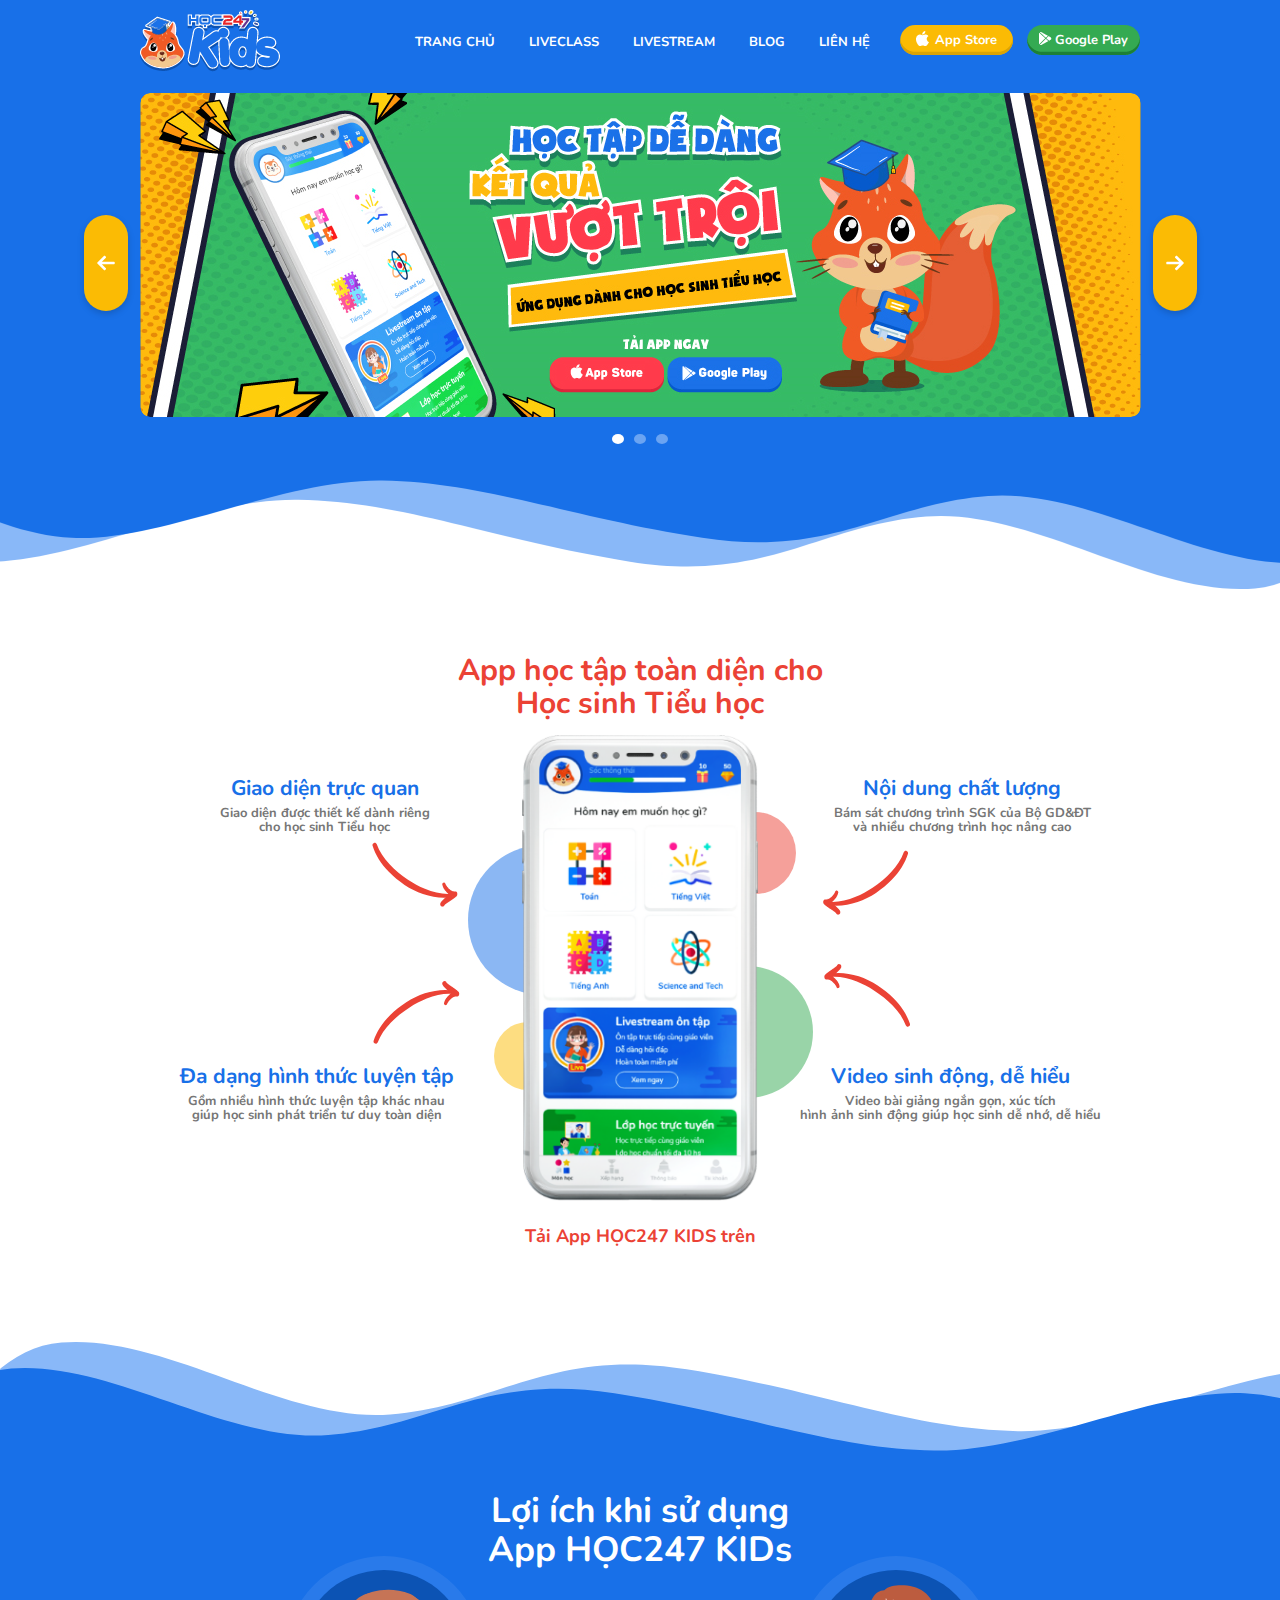
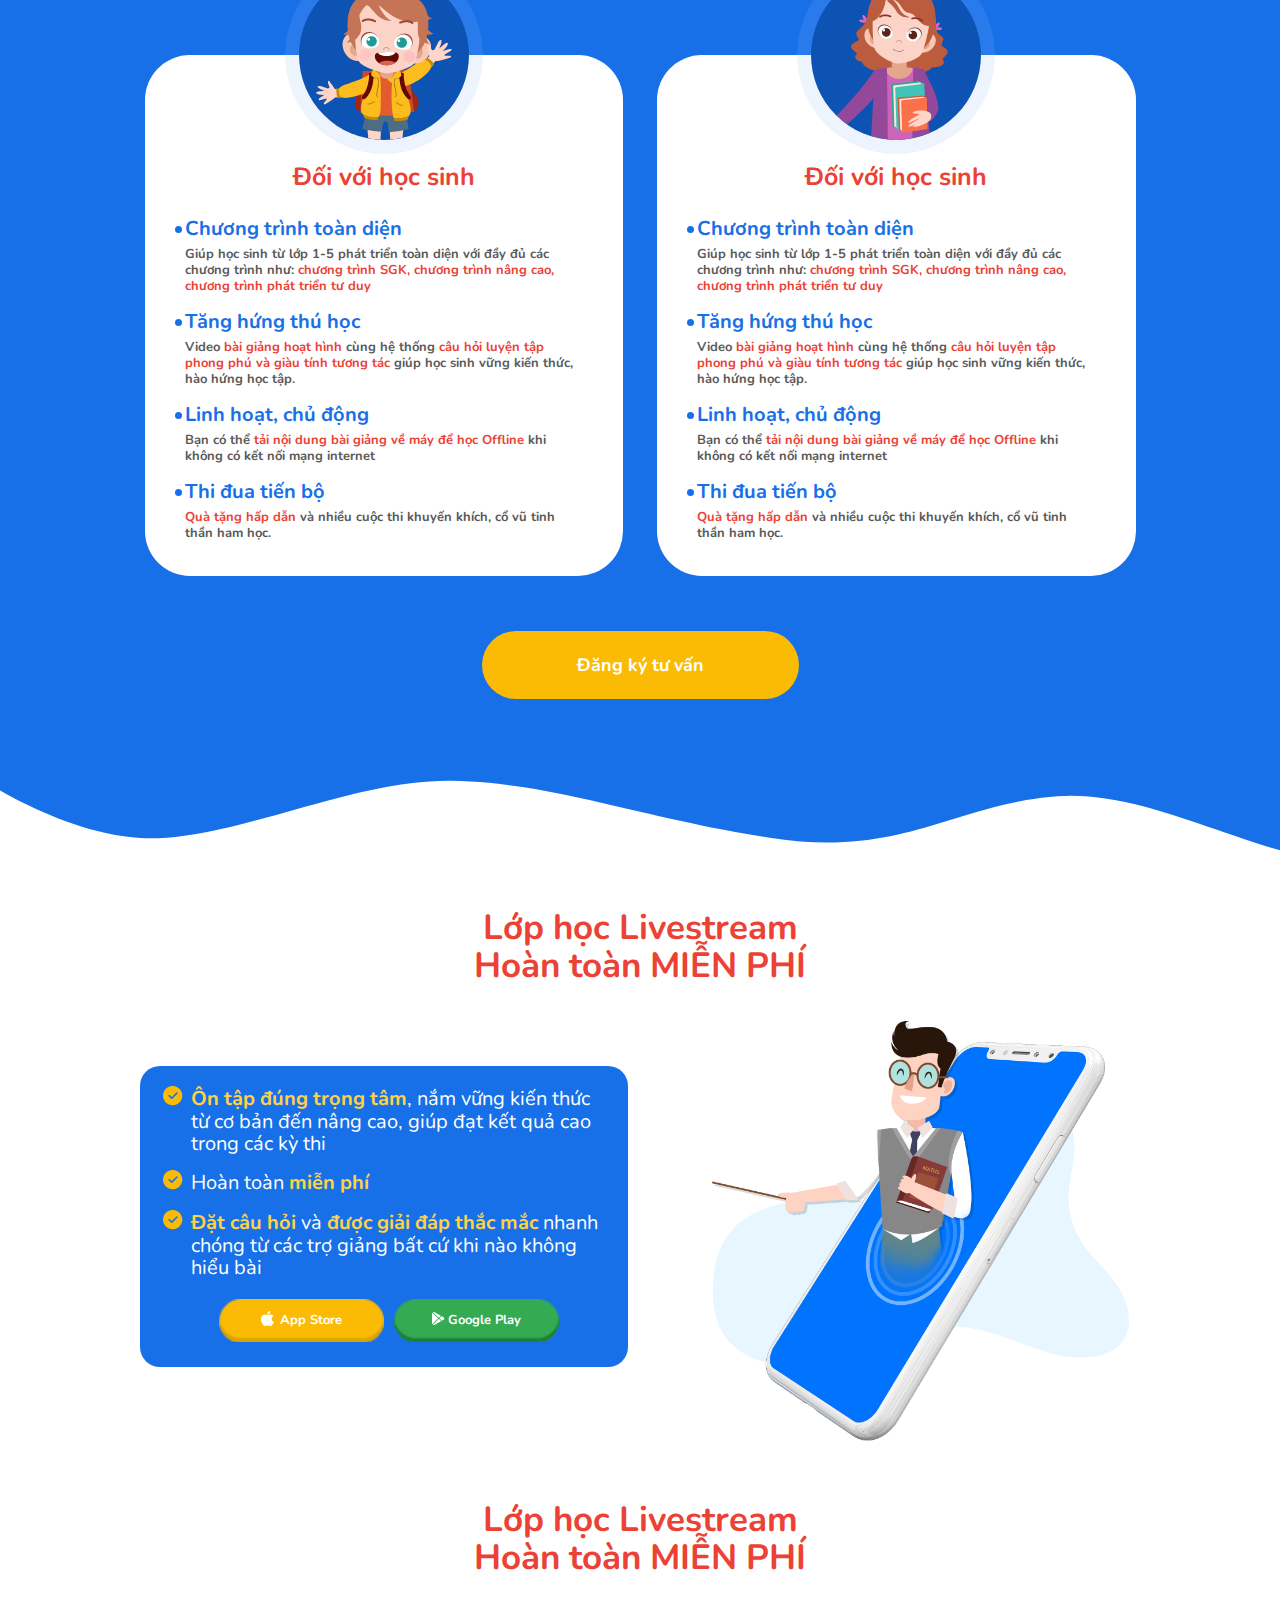
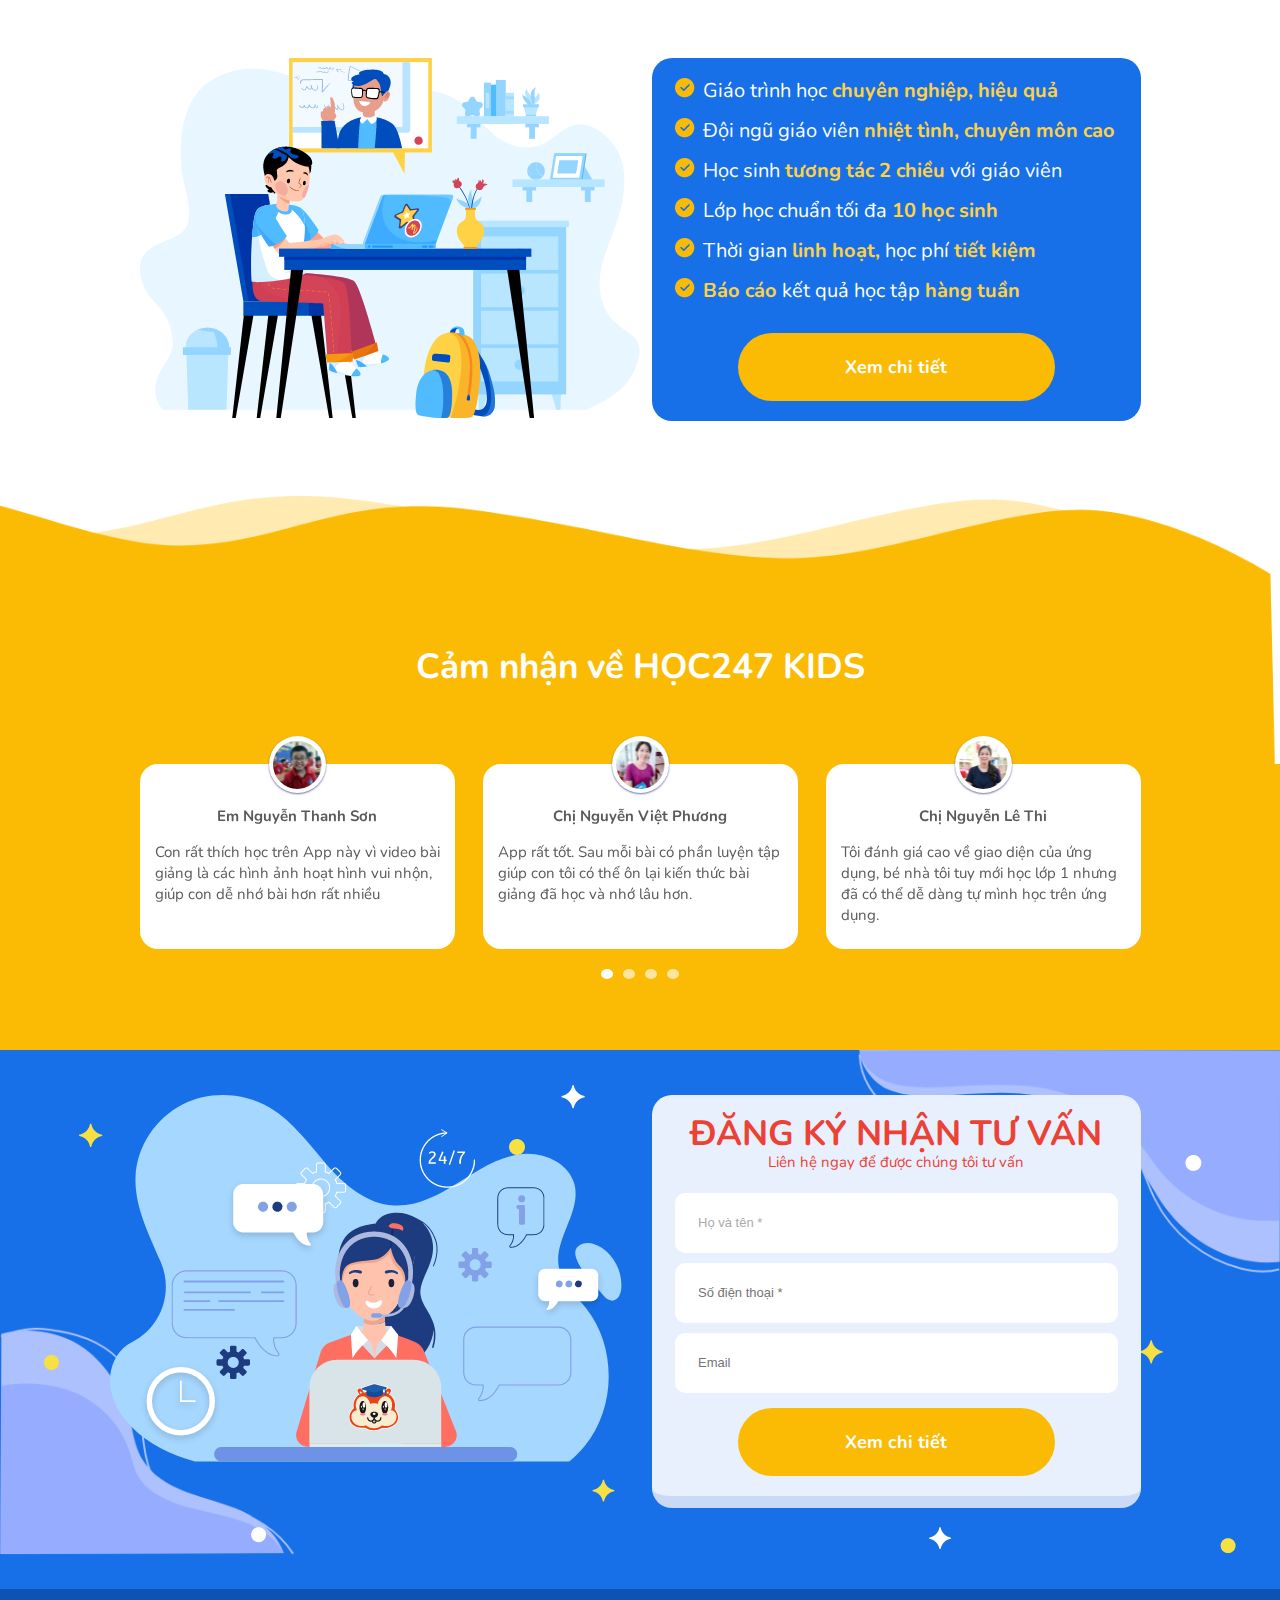
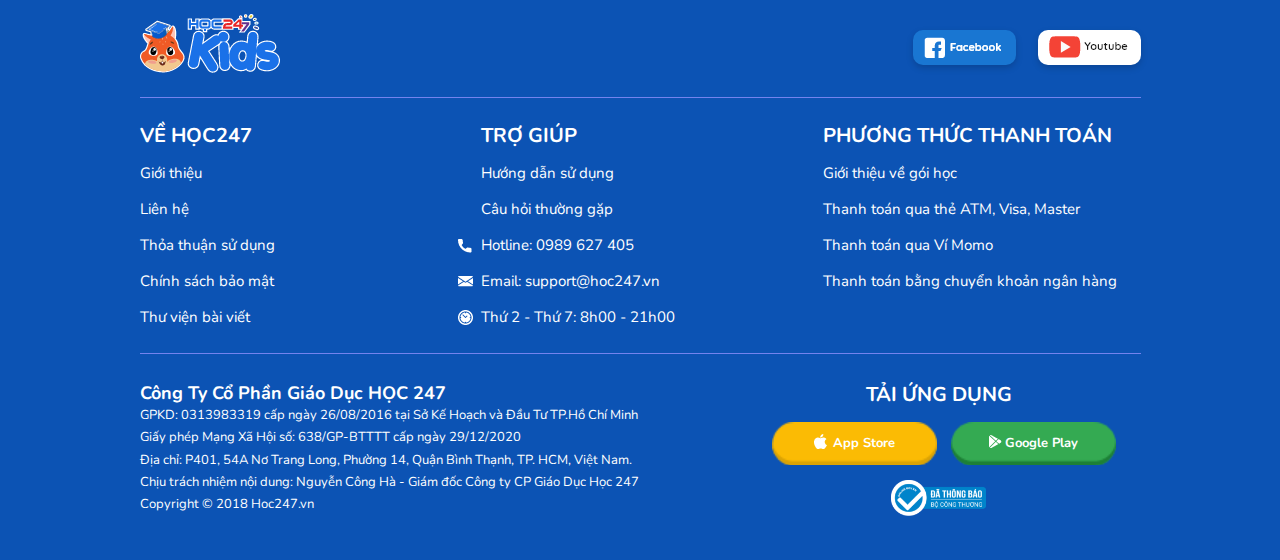
==== commit ea6d6b03: "bbb" ====
--- a/index.html
+++ b/index.html
@@ -98,7 +98,7 @@
                                  <div class="animate-img">
                                      <img src="images/phone.png"/>
                                  </div>
-                                 <div class="title18Bold color-red">Tải App HỌC247 KIDS trên</div>
+                                 <div class="title18Bold color-red title-installer">Tải App HỌC247 KIDS trên</div>
                              </div>
                              <div class="app-store for-mobile">
                                  <a href="#" class="ios-app btn-orange-30 h43 title13Bold"><i></i>App Store</a>
--- a/css/all.css
+++ b/css/all.css
@@ -1,4 +1,4 @@
 ﻿.color-blue{color:#1870e8 !important}.color-red{color:#eb4235 !important}.color-white{color:#fff !important}.color-yellow{color:#ffd245 !important}.color-green{color:#34aa52 !important}h1,h2,h3,h4,h5,h6,p,ul,blockquote,pre,a,abbr,acronym,address,big,cite,code,del,dfn,em,img,ins,kbd,q,s,samp,small,strike,strong,sub,sup,tt,var,b,u,center,dl,dt,dd,fieldset,form,label,legend,table,caption,tbody,tfoot,thead,tr,th,td,article,aside,canvas,details,embed,figure,figcaption,footer,header,hgroup,menu,nav,output,ruby,section,summary,time,mark,audio,video{margin:0;padding:0;border:0;font-size:100%;font:inherit;vertical-align:baseline}article,aside,details,figcaption,figure,footer,header,hgroup,menu,nav,section{display:block}body{margin:0;padding:0}ol,ul{list-style:none}blockquote,q{quotes:none}blockquote:before,blockquote:after,q:before,q:after{content:"";content:none}table{border-collapse:collapse;border-spacing:0}.clear{clear:both}a{outline:none}form,input,textarea{margin:0;padding:0;border:0;font-family:"NiveaOTFBook",Arial,Helvetica,sans-serif;color:#575859}.clearfix:before,.clearfix:after,.row:before,.row:after{content:" ";display:block;overflow:hidden;visibility:hidden;width:0;height:0}.row:after,.clearfix:after{clear:both}.row,.clearfix{zoom:1}.clear{clear:both;display:block;overflow:hidden;visibility:hidden;width:0;height:0}/*!
  *  Font Awesome 4.7.0 by @davegandy - http://fontawesome.io - @fontawesome
  *  License - http://fontawesome.io/license (Font: SIL OFL 1.1, CSS: MIT License)
- */@font-face{font-family:"FontAwesome";src:url("../fonts/fontawesome-webfont.eot?v=4.7.0");src:url("../fonts/fontawesome-webfont.eot?#iefix&v=4.7.0") format("embedded-opentype"),url("../fonts/fontawesome-webfont.woff2?v=4.7.0") format("woff2"),url("../fonts/fontawesome-webfont.woff?v=4.7.0") format("woff"),url("../fonts/fontawesome-webfont.ttf?v=4.7.0") format("truetype"),url("../fonts/fontawesome-webfont.svg?v=4.7.0#fontawesomeregular") format("svg");font-weight:normal;font-style:normal}.fa{display:inline-block;font:normal normal normal 14px/1 FontAwesome;font-size:inherit;text-rendering:auto;-webkit-font-smoothing:antialiased;-moz-osx-font-smoothing:grayscale}.fa-lg{font-size:1.33333333em;line-height:.75em;vertical-align:-15%}.fa-2x{font-size:2em}.fa-3x{font-size:3em}.fa-4x{font-size:4em}.fa-5x{font-size:5em}.fa-fw{width:1.28571429em;text-align:center}.fa-ul{padding-left:0;margin-left:2.14285714em;list-style-type:none}.fa-ul>li{position:relative}.fa-li{position:absolute;left:-2.14285714em;width:2.14285714em;top:.14285714em;text-align:center}.fa-li.fa-lg{left:-1.85714286em}.fa-border{padding:.2em .25em .15em;border:solid .08em #eee;border-radius:.1em}.fa-pull-left{float:left}.fa-pull-right{float:right}.fa.fa-pull-left{margin-right:.3em}.fa.fa-pull-right{margin-left:.3em}.pull-right{float:right}.pull-left{float:left}.fa.pull-left{margin-right:.3em}.fa.pull-right{margin-left:.3em}.fa-spin{-webkit-animation:fa-spin 2s infinite linear;animation:fa-spin 2s infinite linear}.fa-pulse{-webkit-animation:fa-spin 1s infinite steps(8);animation:fa-spin 1s infinite steps(8)}@-webkit-keyframes fa-spin{0%{-webkit-transform:rotate(0deg);transform:rotate(0deg)}100%{-webkit-transform:rotate(359deg);transform:rotate(359deg)}}@keyframes fa-spin{0%{-webkit-transform:rotate(0deg);transform:rotate(0deg)}100%{-webkit-transform:rotate(359deg);transform:rotate(359deg)}}.fa-rotate-90{-ms-filter:"progid:DXImageTransform.Microsoft.BasicImage(rotation=1)";-webkit-transform:rotate(90deg);-ms-transform:rotate(90deg);transform:rotate(90deg)}.fa-rotate-180{-ms-filter:"progid:DXImageTransform.Microsoft.BasicImage(rotation=2)";-webkit-transform:rotate(180deg);-ms-transform:rotate(180deg);transform:rotate(180deg)}.fa-rotate-270{-ms-filter:"progid:DXImageTransform.Microsoft.BasicImage(rotation=3)";-webkit-transform:rotate(270deg);-ms-transform:rotate(270deg);transform:rotate(270deg)}.fa-flip-horizontal{-ms-filter:"progid:DXImageTransform.Microsoft.BasicImage(rotation=0, mirror=1)";-webkit-transform:scale(-1, 1);-ms-transform:scale(-1, 1);transform:scale(-1, 1)}.fa-flip-vertical{-ms-filter:"progid:DXImageTransform.Microsoft.BasicImage(rotation=2, mirror=1)";-webkit-transform:scale(1, -1);-ms-transform:scale(1, -1);transform:scale(1, -1)}:root .fa-rotate-90,:root .fa-rotate-180,:root .fa-rotate-270,:root .fa-flip-horizontal,:root .fa-flip-vertical{filter:none}.fa-stack{position:relative;display:inline-block;width:2em;height:2em;line-height:2em;vertical-align:middle}.fa-stack-1x,.fa-stack-2x{position:absolute;left:0;width:100%;text-align:center}.fa-stack-1x{line-height:inherit}.fa-stack-2x{font-size:2em}.fa-inverse{color:#fff}.fa-glass:before{content:""}.fa-music:before{content:""}.fa-search:before{content:""}.fa-envelope-o:before{content:""}.fa-heart:before{content:""}.fa-star:before{content:""}.fa-star-o:before{content:""}.fa-user:before{content:""}.fa-film:before{content:""}.fa-th-large:before{content:""}.fa-th:before{content:""}.fa-th-list:before{content:""}.fa-check:before{content:""}.fa-remove:before,.fa-close:before,.fa-times:before{content:""}.fa-search-plus:before{content:""}.fa-search-minus:before{content:""}.fa-power-off:before{content:""}.fa-signal:before{content:""}.fa-gear:before,.fa-cog:before{content:""}.fa-trash-o:before{content:""}.fa-home:before{content:""}.fa-file-o:before{content:""}.fa-clock-o:before{content:""}.fa-road:before{content:""}.fa-download:before{content:""}.fa-arrow-circle-o-down:before{content:""}.fa-arrow-circle-o-up:before{content:""}.fa-inbox:before{content:""}.fa-play-circle-o:before{content:""}.fa-rotate-right:before,.fa-repeat:before{content:""}.fa-refresh:before{content:""}.fa-list-alt:before{content:""}.fa-lock:before{content:""}.fa-flag:before{content:""}.fa-headphones:before{content:""}.fa-volume-off:before{content:""}.fa-volume-down:before{content:""}.fa-volume-up:before{content:""}.fa-qrcode:before{content:""}.fa-barcode:before{content:""}.fa-tag:before{content:""}.fa-tags:before{content:""}.fa-book:before{content:""}.fa-bookmark:before{content:""}.fa-print:before{content:""}.fa-camera:before{content:""}.fa-font:before{content:""}.fa-bold:before{content:""}.fa-italic:before{content:""}.fa-text-height:before{content:""}.fa-text-width:before{content:""}.fa-align-left:before{content:""}.fa-align-center:before{content:""}.fa-align-right:before{content:""}.fa-align-justify:before{content:""}.fa-list:before{content:""}.fa-dedent:before,.fa-outdent:before{content:""}.fa-indent:before{content:""}.fa-video-camera:before{content:""}.fa-photo:before,.fa-image:before,.fa-picture-o:before{content:""}.fa-pencil:before{content:""}.fa-map-marker:before{content:""}.fa-adjust:before{content:""}.fa-tint:before{content:""}.fa-edit:before,.fa-pencil-square-o:before{content:""}.fa-share-square-o:before{content:""}.fa-check-square-o:before{content:""}.fa-arrows:before{content:""}.fa-step-backward:before{content:""}.fa-fast-backward:before{content:""}.fa-backward:before{content:""}.fa-play:before{content:""}.fa-pause:before{content:""}.fa-stop:before{content:""}.fa-forward:before{content:""}.fa-fast-forward:before{content:""}.fa-step-forward:before{content:""}.fa-eject:before{content:""}.fa-chevron-left:before{content:""}.fa-chevron-right:before{content:""}.fa-plus-circle:before{content:""}.fa-minus-circle:before{content:""}.fa-times-circle:before{content:""}.fa-check-circle:before{content:""}.fa-question-circle:before{content:""}.fa-info-circle:before{content:""}.fa-crosshairs:before{content:""}.fa-times-circle-o:before{content:""}.fa-check-circle-o:before{content:""}.fa-ban:before{content:""}.fa-arrow-left:before{content:""}.fa-arrow-right:before{content:""}.fa-arrow-up:before{content:""}.fa-arrow-down:before{content:""}.fa-mail-forward:before,.fa-share:before{content:""}.fa-expand:before{content:""}.fa-compress:before{content:""}.fa-plus:before{content:""}.fa-minus:before{content:""}.fa-asterisk:before{content:""}.fa-exclamation-circle:before{content:""}.fa-gift:before{content:""}.fa-leaf:before{content:""}.fa-fire:before{content:""}.fa-eye:before{content:""}.fa-eye-slash:before{content:""}.fa-warning:before,.fa-exclamation-triangle:before{content:""}.fa-plane:before{content:""}.fa-calendar:before{content:""}.fa-random:before{content:""}.fa-comment:before{content:""}.fa-magnet:before{content:""}.fa-chevron-up:before{content:""}.fa-chevron-down:before{content:""}.fa-retweet:before{content:""}.fa-shopping-cart:before{content:""}.fa-folder:before{content:""}.fa-folder-open:before{content:""}.fa-arrows-v:before{content:""}.fa-arrows-h:before{content:""}.fa-bar-chart-o:before,.fa-bar-chart:before{content:""}.fa-twitter-square:before{content:""}.fa-facebook-square:before{content:""}.fa-camera-retro:before{content:""}.fa-key:before{content:""}.fa-gears:before,.fa-cogs:before{content:""}.fa-comments:before{content:""}.fa-thumbs-o-up:before{content:""}.fa-thumbs-o-down:before{content:""}.fa-star-half:before{content:""}.fa-heart-o:before{content:""}.fa-sign-out:before{content:""}.fa-linkedin-square:before{content:""}.fa-thumb-tack:before{content:""}.fa-external-link:before{content:""}.fa-sign-in:before{content:""}.fa-trophy:before{content:""}.fa-github-square:before{content:""}.fa-upload:before{content:""}.fa-lemon-o:before{content:""}.fa-phone:before{content:""}.fa-square-o:before{content:""}.fa-bookmark-o:before{content:""}.fa-phone-square:before{content:""}.fa-twitter:before{content:""}.fa-facebook-f:before,.fa-facebook:before{content:""}.fa-github:before{content:""}.fa-unlock:before{content:""}.fa-credit-card:before{content:""}.fa-feed:before,.fa-rss:before{content:""}.fa-hdd-o:before{content:""}.fa-bullhorn:before{content:""}.fa-bell:before{content:""}.fa-certificate:before{content:""}.fa-hand-o-right:before{content:""}.fa-hand-o-left:before{content:""}.fa-hand-o-up:before{content:""}.fa-hand-o-down:before{content:""}.fa-arrow-circle-left:before{content:""}.fa-arrow-circle-right:before{content:""}.fa-arrow-circle-up:before{content:""}.fa-arrow-circle-down:before{content:""}.fa-globe:before{content:""}.fa-wrench:before{content:""}.fa-tasks:before{content:""}.fa-filter:before{content:""}.fa-briefcase:before{content:""}.fa-arrows-alt:before{content:""}.fa-group:before,.fa-users:before{content:""}.fa-chain:before,.fa-link:before{content:""}.fa-cloud:before{content:""}.fa-flask:before{content:""}.fa-cut:before,.fa-scissors:before{content:""}.fa-copy:before,.fa-files-o:before{content:""}.fa-paperclip:before{content:""}.fa-save:before,.fa-floppy-o:before{content:""}.fa-square:before{content:""}.fa-navicon:before,.fa-reorder:before,.fa-bars:before{content:""}.fa-list-ul:before{content:""}.fa-list-ol:before{content:""}.fa-strikethrough:before{content:""}.fa-underline:before{content:""}.fa-table:before{content:""}.fa-magic:before{content:""}.fa-truck:before{content:""}.fa-pinterest:before{content:""}.fa-pinterest-square:before{content:""}.fa-google-plus-square:before{content:""}.fa-google-plus:before{content:""}.fa-money:before{content:""}.fa-caret-down:before{content:""}.fa-caret-up:before{content:""}.fa-caret-left:before{content:""}.fa-caret-right:before{content:""}.fa-columns:before{content:""}.fa-unsorted:before,.fa-sort:before{content:""}.fa-sort-down:before,.fa-sort-desc:before{content:""}.fa-sort-up:before,.fa-sort-asc:before{content:""}.fa-envelope:before{content:""}.fa-linkedin:before{content:""}.fa-rotate-left:before,.fa-undo:before{content:""}.fa-legal:before,.fa-gavel:before{content:""}.fa-dashboard:before,.fa-tachometer:before{content:""}.fa-comment-o:before{content:""}.fa-comments-o:before{content:""}.fa-flash:before,.fa-bolt:before{content:""}.fa-sitemap:before{content:""}.fa-umbrella:before{content:""}.fa-paste:before,.fa-clipboard:before{content:""}.fa-lightbulb-o:before{content:""}.fa-exchange:before{content:""}.fa-cloud-download:before{content:""}.fa-cloud-upload:before{content:""}.fa-user-md:before{content:""}.fa-stethoscope:before{content:""}.fa-suitcase:before{content:""}.fa-bell-o:before{content:""}.fa-coffee:before{content:""}.fa-cutlery:before{content:""}.fa-file-text-o:before{content:""}.fa-building-o:before{content:""}.fa-hospital-o:before{content:""}.fa-ambulance:before{content:""}.fa-medkit:before{content:""}.fa-fighter-jet:before{content:""}.fa-beer:before{content:""}.fa-h-square:before{content:""}.fa-plus-square:before{content:""}.fa-angle-double-left:before{content:""}.fa-angle-double-right:before{content:""}.fa-angle-double-up:before{content:""}.fa-angle-double-down:before{content:""}.fa-angle-left:before{content:""}.fa-angle-right:before{content:""}.fa-angle-up:before{content:""}.fa-angle-down:before{content:""}.fa-desktop:before{content:""}.fa-laptop:before{content:""}.fa-tablet:before{content:""}.fa-mobile-phone:before,.fa-mobile:before{content:""}.fa-circle-o:before{content:""}.fa-quote-left:before{content:""}.fa-quote-right:before{content:""}.fa-spinner:before{content:""}.fa-circle:before{content:""}.fa-mail-reply:before,.fa-reply:before{content:""}.fa-github-alt:before{content:""}.fa-folder-o:before{content:""}.fa-folder-open-o:before{content:""}.fa-smile-o:before{content:""}.fa-frown-o:before{content:""}.fa-meh-o:before{content:""}.fa-gamepad:before{content:""}.fa-keyboard-o:before{content:""}.fa-flag-o:before{content:""}.fa-flag-checkered:before{content:""}.fa-terminal:before{content:""}.fa-code:before{content:""}.fa-mail-reply-all:before,.fa-reply-all:before{content:""}.fa-star-half-empty:before,.fa-star-half-full:before,.fa-star-half-o:before{content:""}.fa-location-arrow:before{content:""}.fa-crop:before{content:""}.fa-code-fork:before{content:""}.fa-unlink:before,.fa-chain-broken:before{content:""}.fa-question:before{content:""}.fa-info:before{content:""}.fa-exclamation:before{content:""}.fa-superscript:before{content:""}.fa-subscript:before{content:""}.fa-eraser:before{content:""}.fa-puzzle-piece:before{content:""}.fa-microphone:before{content:""}.fa-microphone-slash:before{content:""}.fa-shield:before{content:""}.fa-calendar-o:before{content:""}.fa-fire-extinguisher:before{content:""}.fa-rocket:before{content:""}.fa-maxcdn:before{content:""}.fa-chevron-circle-left:before{content:""}.fa-chevron-circle-right:before{content:""}.fa-chevron-circle-up:before{content:""}.fa-chevron-circle-down:before{content:""}.fa-html5:before{content:""}.fa-css3:before{content:""}.fa-anchor:before{content:""}.fa-unlock-alt:before{content:""}.fa-bullseye:before{content:""}.fa-ellipsis-h:before{content:""}.fa-ellipsis-v:before{content:""}.fa-rss-square:before{content:""}.fa-play-circle:before{content:""}.fa-ticket:before{content:""}.fa-minus-square:before{content:""}.fa-minus-square-o:before{content:""}.fa-level-up:before{content:""}.fa-level-down:before{content:""}.fa-check-square:before{content:""}.fa-pencil-square:before{content:""}.fa-external-link-square:before{content:""}.fa-share-square:before{content:""}.fa-compass:before{content:""}.fa-toggle-down:before,.fa-caret-square-o-down:before{content:""}.fa-toggle-up:before,.fa-caret-square-o-up:before{content:""}.fa-toggle-right:before,.fa-caret-square-o-right:before{content:""}.fa-euro:before,.fa-eur:before{content:""}.fa-gbp:before{content:""}.fa-dollar:before,.fa-usd:before{content:""}.fa-rupee:before,.fa-inr:before{content:""}.fa-cny:before,.fa-rmb:before,.fa-yen:before,.fa-jpy:before{content:""}.fa-ruble:before,.fa-rouble:before,.fa-rub:before{content:""}.fa-won:before,.fa-krw:before{content:""}.fa-bitcoin:before,.fa-btc:before{content:""}.fa-file:before{content:""}.fa-file-text:before{content:""}.fa-sort-alpha-asc:before{content:""}.fa-sort-alpha-desc:before{content:""}.fa-sort-amount-asc:before{content:""}.fa-sort-amount-desc:before{content:""}.fa-sort-numeric-asc:before{content:""}.fa-sort-numeric-desc:before{content:""}.fa-thumbs-up:before{content:""}.fa-thumbs-down:before{content:""}.fa-youtube-square:before{content:""}.fa-youtube:before{content:""}.fa-xing:before{content:""}.fa-xing-square:before{content:""}.fa-youtube-play:before{content:""}.fa-dropbox:before{content:""}.fa-stack-overflow:before{content:""}.fa-instagram:before{content:""}.fa-flickr:before{content:""}.fa-adn:before{content:""}.fa-bitbucket:before{content:""}.fa-bitbucket-square:before{content:""}.fa-tumblr:before{content:""}.fa-tumblr-square:before{content:""}.fa-long-arrow-down:before{content:""}.fa-long-arrow-up:before{content:""}.fa-long-arrow-left:before{content:""}.fa-long-arrow-right:before{content:""}.fa-apple:before{content:""}.fa-windows:before{content:""}.fa-android:before{content:""}.fa-linux:before{content:""}.fa-dribbble:before{content:""}.fa-skype:before{content:""}.fa-foursquare:before{content:""}.fa-trello:before{content:""}.fa-female:before{content:""}.fa-male:before{content:""}.fa-gittip:before,.fa-gratipay:before{content:""}.fa-sun-o:before{content:""}.fa-moon-o:before{content:""}.fa-archive:before{content:""}.fa-bug:before{content:""}.fa-vk:before{content:""}.fa-weibo:before{content:""}.fa-renren:before{content:""}.fa-pagelines:before{content:""}.fa-stack-exchange:before{content:""}.fa-arrow-circle-o-right:before{content:""}.fa-arrow-circle-o-left:before{content:""}.fa-toggle-left:before,.fa-caret-square-o-left:before{content:""}.fa-dot-circle-o:before{content:""}.fa-wheelchair:before{content:""}.fa-vimeo-square:before{content:""}.fa-turkish-lira:before,.fa-try:before{content:""}.fa-plus-square-o:before{content:""}.fa-space-shuttle:before{content:""}.fa-slack:before{content:""}.fa-envelope-square:before{content:""}.fa-wordpress:before{content:""}.fa-openid:before{content:""}.fa-institution:before,.fa-bank:before,.fa-university:before{content:""}.fa-mortar-board:before,.fa-graduation-cap:before{content:""}.fa-yahoo:before{content:""}.fa-google:before{content:""}.fa-reddit:before{content:""}.fa-reddit-square:before{content:""}.fa-stumbleupon-circle:before{content:""}.fa-stumbleupon:before{content:""}.fa-delicious:before{content:""}.fa-digg:before{content:""}.fa-pied-piper-pp:before{content:""}.fa-pied-piper-alt:before{content:""}.fa-drupal:before{content:""}.fa-joomla:before{content:""}.fa-language:before{content:""}.fa-fax:before{content:""}.fa-building:before{content:""}.fa-child:before{content:""}.fa-paw:before{content:""}.fa-spoon:before{content:""}.fa-cube:before{content:""}.fa-cubes:before{content:""}.fa-behance:before{content:""}.fa-behance-square:before{content:""}.fa-steam:before{content:""}.fa-steam-square:before{content:""}.fa-recycle:before{content:""}.fa-automobile:before,.fa-car:before{content:""}.fa-cab:before,.fa-taxi:before{content:""}.fa-tree:before{content:""}.fa-spotify:before{content:""}.fa-deviantart:before{content:""}.fa-soundcloud:before{content:""}.fa-database:before{content:""}.fa-file-pdf-o:before{content:""}.fa-file-word-o:before{content:""}.fa-file-excel-o:before{content:""}.fa-file-powerpoint-o:before{content:""}.fa-file-photo-o:before,.fa-file-picture-o:before,.fa-file-image-o:before{content:""}.fa-file-zip-o:before,.fa-file-archive-o:before{content:""}.fa-file-sound-o:before,.fa-file-audio-o:before{content:""}.fa-file-movie-o:before,.fa-file-video-o:before{content:""}.fa-file-code-o:before{content:""}.fa-vine:before{content:""}.fa-codepen:before{content:""}.fa-jsfiddle:before{content:""}.fa-life-bouy:before,.fa-life-buoy:before,.fa-life-saver:before,.fa-support:before,.fa-life-ring:before{content:""}.fa-circle-o-notch:before{content:""}.fa-ra:before,.fa-resistance:before,.fa-rebel:before{content:""}.fa-ge:before,.fa-empire:before{content:""}.fa-git-square:before{content:""}.fa-git:before{content:""}.fa-y-combinator-square:before,.fa-yc-square:before,.fa-hacker-news:before{content:""}.fa-tencent-weibo:before{content:""}.fa-qq:before{content:""}.fa-wechat:before,.fa-weixin:before{content:""}.fa-send:before,.fa-paper-plane:before{content:""}.fa-send-o:before,.fa-paper-plane-o:before{content:""}.fa-history:before{content:""}.fa-circle-thin:before{content:""}.fa-header:before{content:""}.fa-paragraph:before{content:""}.fa-sliders:before{content:""}.fa-share-alt:before{content:""}.fa-share-alt-square:before{content:""}.fa-bomb:before{content:""}.fa-soccer-ball-o:before,.fa-futbol-o:before{content:""}.fa-tty:before{content:""}.fa-binoculars:before{content:""}.fa-plug:before{content:""}.fa-slideshare:before{content:""}.fa-twitch:before{content:""}.fa-yelp:before{content:""}.fa-newspaper-o:before{content:""}.fa-wifi:before{content:""}.fa-calculator:before{content:""}.fa-paypal:before{content:""}.fa-google-wallet:before{content:""}.fa-cc-visa:before{content:""}.fa-cc-mastercard:before{content:""}.fa-cc-discover:before{content:""}.fa-cc-amex:before{content:""}.fa-cc-paypal:before{content:""}.fa-cc-stripe:before{content:""}.fa-bell-slash:before{content:""}.fa-bell-slash-o:before{content:""}.fa-trash:before{content:""}.fa-copyright:before{content:""}.fa-at:before{content:""}.fa-eyedropper:before{content:""}.fa-paint-brush:before{content:""}.fa-birthday-cake:before{content:""}.fa-area-chart:before{content:""}.fa-pie-chart:before{content:""}.fa-line-chart:before{content:""}.fa-lastfm:before{content:""}.fa-lastfm-square:before{content:""}.fa-toggle-off:before{content:""}.fa-toggle-on:before{content:""}.fa-bicycle:before{content:""}.fa-bus:before{content:""}.fa-ioxhost:before{content:""}.fa-angellist:before{content:""}.fa-cc:before{content:""}.fa-shekel:before,.fa-sheqel:before,.fa-ils:before{content:""}.fa-meanpath:before{content:""}.fa-buysellads:before{content:""}.fa-connectdevelop:before{content:""}.fa-dashcube:before{content:""}.fa-forumbee:before{content:""}.fa-leanpub:before{content:""}.fa-sellsy:before{content:""}.fa-shirtsinbulk:before{content:""}.fa-simplybuilt:before{content:""}.fa-skyatlas:before{content:""}.fa-cart-plus:before{content:""}.fa-cart-arrow-down:before{content:""}.fa-diamond:before{content:""}.fa-ship:before{content:""}.fa-user-secret:before{content:""}.fa-motorcycle:before{content:""}.fa-street-view:before{content:""}.fa-heartbeat:before{content:""}.fa-venus:before{content:""}.fa-mars:before{content:""}.fa-mercury:before{content:""}.fa-intersex:before,.fa-transgender:before{content:""}.fa-transgender-alt:before{content:""}.fa-venus-double:before{content:""}.fa-mars-double:before{content:""}.fa-venus-mars:before{content:""}.fa-mars-stroke:before{content:""}.fa-mars-stroke-v:before{content:""}.fa-mars-stroke-h:before{content:""}.fa-neuter:before{content:""}.fa-genderless:before{content:""}.fa-facebook-official:before{content:""}.fa-pinterest-p:before{content:""}.fa-whatsapp:before{content:""}.fa-server:before{content:""}.fa-user-plus:before{content:""}.fa-user-times:before{content:""}.fa-hotel:before,.fa-bed:before{content:""}.fa-viacoin:before{content:""}.fa-train:before{content:""}.fa-subway:before{content:""}.fa-medium:before{content:""}.fa-yc:before,.fa-y-combinator:before{content:""}.fa-optin-monster:before{content:""}.fa-opencart:before{content:""}.fa-expeditedssl:before{content:""}.fa-battery-4:before,.fa-battery:before,.fa-battery-full:before{content:""}.fa-battery-3:before,.fa-battery-three-quarters:before{content:""}.fa-battery-2:before,.fa-battery-half:before{content:""}.fa-battery-1:before,.fa-battery-quarter:before{content:""}.fa-battery-0:before,.fa-battery-empty:before{content:""}.fa-mouse-pointer:before{content:""}.fa-i-cursor:before{content:""}.fa-object-group:before{content:""}.fa-object-ungroup:before{content:""}.fa-sticky-note:before{content:""}.fa-sticky-note-o:before{content:""}.fa-cc-jcb:before{content:""}.fa-cc-diners-club:before{content:""}.fa-clone:before{content:""}.fa-balance-scale:before{content:""}.fa-hourglass-o:before{content:""}.fa-hourglass-1:before,.fa-hourglass-start:before{content:""}.fa-hourglass-2:before,.fa-hourglass-half:before{content:""}.fa-hourglass-3:before,.fa-hourglass-end:before{content:""}.fa-hourglass:before{content:""}.fa-hand-grab-o:before,.fa-hand-rock-o:before{content:""}.fa-hand-stop-o:before,.fa-hand-paper-o:before{content:""}.fa-hand-scissors-o:before{content:""}.fa-hand-lizard-o:before{content:""}.fa-hand-spock-o:before{content:""}.fa-hand-pointer-o:before{content:""}.fa-hand-peace-o:before{content:""}.fa-trademark:before{content:""}.fa-registered:before{content:""}.fa-creative-commons:before{content:""}.fa-gg:before{content:""}.fa-gg-circle:before{content:""}.fa-tripadvisor:before{content:""}.fa-odnoklassniki:before{content:""}.fa-odnoklassniki-square:before{content:""}.fa-get-pocket:before{content:""}.fa-wikipedia-w:before{content:""}.fa-safari:before{content:""}.fa-chrome:before{content:""}.fa-firefox:before{content:""}.fa-opera:before{content:""}.fa-internet-explorer:before{content:""}.fa-tv:before,.fa-television:before{content:""}.fa-contao:before{content:""}.fa-500px:before{content:""}.fa-amazon:before{content:""}.fa-calendar-plus-o:before{content:""}.fa-calendar-minus-o:before{content:""}.fa-calendar-times-o:before{content:""}.fa-calendar-check-o:before{content:""}.fa-industry:before{content:""}.fa-map-pin:before{content:""}.fa-map-signs:before{content:""}.fa-map-o:before{content:""}.fa-map:before{content:""}.fa-commenting:before{content:""}.fa-commenting-o:before{content:""}.fa-houzz:before{content:""}.fa-vimeo:before{content:""}.fa-black-tie:before{content:""}.fa-fonticons:before{content:""}.fa-reddit-alien:before{content:""}.fa-edge:before{content:""}.fa-credit-card-alt:before{content:""}.fa-codiepie:before{content:""}.fa-modx:before{content:""}.fa-fort-awesome:before{content:""}.fa-usb:before{content:""}.fa-product-hunt:before{content:""}.fa-mixcloud:before{content:""}.fa-scribd:before{content:""}.fa-pause-circle:before{content:""}.fa-pause-circle-o:before{content:""}.fa-stop-circle:before{content:""}.fa-stop-circle-o:before{content:""}.fa-shopping-bag:before{content:""}.fa-shopping-basket:before{content:""}.fa-hashtag:before{content:""}.fa-bluetooth:before{content:""}.fa-bluetooth-b:before{content:""}.fa-percent:before{content:""}.fa-gitlab:before{content:""}.fa-wpbeginner:before{content:""}.fa-wpforms:before{content:""}.fa-envira:before{content:""}.fa-universal-access:before{content:""}.fa-wheelchair-alt:before{content:""}.fa-question-circle-o:before{content:""}.fa-blind:before{content:""}.fa-audio-description:before{content:""}.fa-volume-control-phone:before{content:""}.fa-braille:before{content:""}.fa-assistive-listening-systems:before{content:""}.fa-asl-interpreting:before,.fa-american-sign-language-interpreting:before{content:""}.fa-deafness:before,.fa-hard-of-hearing:before,.fa-deaf:before{content:""}.fa-glide:before{content:""}.fa-glide-g:before{content:""}.fa-signing:before,.fa-sign-language:before{content:""}.fa-low-vision:before{content:""}.fa-viadeo:before{content:""}.fa-viadeo-square:before{content:""}.fa-snapchat:before{content:""}.fa-snapchat-ghost:before{content:""}.fa-snapchat-square:before{content:""}.fa-pied-piper:before{content:""}.fa-first-order:before{content:""}.fa-yoast:before{content:""}.fa-themeisle:before{content:""}.fa-google-plus-circle:before,.fa-google-plus-official:before{content:""}.fa-fa:before,.fa-font-awesome:before{content:""}.fa-handshake-o:before{content:""}.fa-envelope-open:before{content:""}.fa-envelope-open-o:before{content:""}.fa-linode:before{content:""}.fa-address-book:before{content:""}.fa-address-book-o:before{content:""}.fa-vcard:before,.fa-address-card:before{content:""}.fa-vcard-o:before,.fa-address-card-o:before{content:""}.fa-user-circle:before{content:""}.fa-user-circle-o:before{content:""}.fa-user-o:before{content:""}.fa-id-badge:before{content:""}.fa-drivers-license:before,.fa-id-card:before{content:""}.fa-drivers-license-o:before,.fa-id-card-o:before{content:""}.fa-quora:before{content:""}.fa-free-code-camp:before{content:""}.fa-telegram:before{content:""}.fa-thermometer-4:before,.fa-thermometer:before,.fa-thermometer-full:before{content:""}.fa-thermometer-3:before,.fa-thermometer-three-quarters:before{content:""}.fa-thermometer-2:before,.fa-thermometer-half:before{content:""}.fa-thermometer-1:before,.fa-thermometer-quarter:before{content:""}.fa-thermometer-0:before,.fa-thermometer-empty:before{content:""}.fa-shower:before{content:""}.fa-bathtub:before,.fa-s15:before,.fa-bath:before{content:""}.fa-podcast:before{content:""}.fa-window-maximize:before{content:""}.fa-window-minimize:before{content:""}.fa-window-restore:before{content:""}.fa-times-rectangle:before,.fa-window-close:before{content:""}.fa-times-rectangle-o:before,.fa-window-close-o:before{content:""}.fa-bandcamp:before{content:""}.fa-grav:before{content:""}.fa-etsy:before{content:""}.fa-imdb:before{content:""}.fa-ravelry:before{content:""}.fa-eercast:before{content:""}.fa-microchip:before{content:""}.fa-snowflake-o:before{content:""}.fa-superpowers:before{content:""}.fa-wpexplorer:before{content:""}.fa-meetup:before{content:""}.sr-only{position:absolute;width:1px;height:1px;padding:0;margin:-1px;overflow:hidden;clip:rect(0, 0, 0, 0);border:0}.sr-only-focusable:active,.sr-only-focusable:focus{position:static;width:auto;height:auto;margin:0;overflow:visible;clip:auto}.hasScrollingBar{position:relative;height:100vh;overflow-x:hidden;scroll-behavior:smooth}.hasScrollingBar::-webkit-scrollbar{width:5px;height:0}.hasScrollingBar::-webkit-scrollbar-track{margin:0px 15px 0}.hasScrollingBar::-webkit-scrollbar-thumb{background:#3e6bb2;border-radius:5px;margin-right:10px;box-shadow:none}.hasScrollingBar:hover::-webkit-scrollbar-thumb{background:#3e6bb2}.hasScrollingBar::-webkit-scrollbar-thumb:hover{background:rgba(255,255,255,.55)}.checkbox-control,.radio-control{width:100%;position:relative;display:block;min-height:23px;padding-right:25px}.checkbox-control [type=checkbox]:not(:checked),.checkbox-control [type=radio]:not(:checked),.radio-control [type=checkbox]:not(:checked),.radio-control [type=radio]:not(:checked){position:absolute;pointer-events:none;opacity:0}.checkbox-control [type=checkbox]:checked,.checkbox-control [type=radio]:checked,.radio-control [type=checkbox]:checked,.radio-control [type=radio]:checked{position:absolute;pointer-events:none;opacity:0}.checkbox-control:focus,.radio-control:focus{outline:none}.checkbox-control:active,.radio-control:active{outline:none}.checkbox-control .custom-control-input:focus~.custom-control-label::before,.radio-control .custom-control-input:focus~.custom-control-label::before{box-shadow:none}.checkbox-control input:checked~label:before,.radio-control input:checked~label:before{background:url("../images/icons/shapes-and-symbols.png") 7px center no-repeat transparent !important}.checkbox-control label:before,.radio-control label:before{content:"";background:transparent;border:solid 1px #e2e2e2;outline:none;border-radius:5px;width:31px;position:absolute;height:31px}.checkbox-control label span,.radio-control label span{padding-left:35px;padding-top:0;display:inline-block;font-size:13px;line-height:17px}.checkbox-control label a,.radio-control label a{color:#118aef}.checkbox-control span.s-label,.radio-control span.s-label{font-family:"Nunito",sans-serif;font-size:14px;line-height:24px;font-weight:400;position:relative;margin-left:35px;cursor:pointer;top:0}.checkbox-control.w24px label:before,.radio-control.w24px label:before{width:24px;height:24px}.checkbox-control.w24px input:checked~label:before,.radio-control.w24px input:checked~label:before{background:url(../images/icons/shapes-and-symbols.png) 5px center no-repeat transparent !important;background-size:16px !important}.checkbox-control.w24px label span,.radio-control.w24px label span{padding-left:35px;padding-top:5px}.checkbox-control.w20px,.radio-control.w20px{min-height:20px}.checkbox-control.w20px label:before,.radio-control.w20px label:before{width:20px;height:20px}.checkbox-control.w20px input:checked~label:before,.radio-control.w20px input:checked~label:before{background:url(../images/icons/shapes-and-symbols.png) 4px center no-repeat transparent !important;background-size:12px !important}.checkbox-control.w20px label span,.radio-control.w20px label span{padding-left:32px;padding-top:0}.checkbox-control.w28 label:before,.checkbox-control.w28 label:after,.radio-control.w28 label:before,.radio-control.w28 label:after{content:"";width:28px;height:28px;top:50%;margin-top:-14px}.checkbox-control.w28 input:checked~label:before,.radio-control.w28 input:checked~label:before{background:transparent !important}.checkbox-control.w28 input:checked~label:after,.radio-control.w28 input:checked~label:after{position:absolute}.dropdown-toggle::after{border-top:6px solid;border-right:6px solid transparent;border-bottom:0;border-left:6px solid transparent}.common-text-field[type=text]{height:35px;border-radius:5px;padding-left:15px}.common-text-field[type=text]::-webkit-input-placeholder{color:#333}.common-text-field[type=text]:-moz-placeholder{color:#333;opacity:1}.common-text-field[type=text]::-moz-placeholder{color:#333;opacity:1}.common-text-field[type=text]:-ms-input-placeholder{color:#333}.common-text-field[type=text]::-ms-input-placeholder{color:#333}.common-text-field[type=text]::placeholder{color:#333}.toggle-style input[type=checkbox]{height:0;width:0;visibility:hidden}.toggle-style label{cursor:pointer;text-indent:-9999px;width:42px;height:21px;background:#fff;display:block;border-radius:13px;border:1px solid #e2e2e2;position:relative;top:5px;margin-right:3px}.toggle-style label:after{content:"";position:absolute;top:0px;left:0px;width:21px;height:21px;background:#e2e2e2;border-radius:90px;transition:.3s}.toggle-style input:checked+label{background:#fff}.toggle-style input:checked+label:after{left:100%;transform:translateX(-100%);background:#118aef}.toggle-style label:active:after{width:21px}.toggle-style label{display:inline-block}.toggle-style span{font-size:13px}.small-chk .checkbox-control label:before{width:20px;height:20px}.small-chk .checkbox-control label span{font-size:15px;padding-left:32px;padding-top:1px;line-height:23px}.small-chk .checkbox-control input:checked~label:before{background-size:12px !important;background-position:center !important}.btn-orange-30{background:url(../images/btn-orange-30.png) no-repeat;height:30px;width:100%;min-width:113px;display:inline-block}.btn-orange-30.h43{height:43px;line-height:43px;min-width:165px;background-size:cover}.btn-orange-68{background:url(../images/btn-orange-68.png) no-repeat;height:68px;line-height:68px;min-width:317px;text-align:center;display:inline-block;color:#fff}.btn-green-30{background:url(../images/btn-green-30.png) no-repeat;height:30px;width:100%;min-width:113px;display:inline-block}.btn-green-30.h43{height:43px;line-height:43px;min-width:165px;background-size:cover}.custom-button-checkbox{border:1px solid #eee;display:inline-block;border-radius:5px;position:relative;overflow:hidden}.custom-button-checkbox .checkbox-item{display:inline-block;position:relative;cursor:pointer;font-size:29px;user-select:none;padding-left:40px;background:#fafbfc;float:left;width:50px;height:40px}.custom-button-checkbox .checkbox-item:last-child:after{display:none}.custom-button-checkbox .checkbox-item:after{content:"";display:inline-block;height:26px;width:1px;background:#e2e2e2;position:relative;z-index:1;float:right;margin-top:2px}.custom-button-checkbox .checkbox-item input{position:absolute;opacity:0;cursor:pointer;height:0;width:0}.custom-button-checkbox .checkbox-item .checkmark{position:absolute;top:0;left:0;width:50px;height:40px;background:#fafbfc}.custom-button-checkbox .checkbox-item:hover .checkmark{background:#ccc}.custom-button-checkbox .checkbox-item .checkmark:after{content:"";position:absolute;display:none}.custom-button-checkbox .checkbox-item .checkmark:after{top:50%;left:50%;width:5px;height:10px;border:solid #fff;border-width:0 3px 3px 0;transform:translate(-50%, -50%) rotate(45deg)}.custom-button-checkbox .checkbox-item input:checked~.checkmark{background:#0ab410}.custom-select{background:#fff url(../images/icons/arrow-select.svg) no-repeat right .75rem center;display:inline-block;width:100%;padding:.375rem 1.75rem .375rem .75rem;line-height:1.5;color:#bcbcbc;vertical-align:middle;background-size:6px;height:40px;width:100%;font-family:"Nunito",sans-serif;font-size:13px;line-height:1.1;font-weight:400;-moz-border-radius:5px;-webkit-border-radius:5px;border-radius:5px;-khtml-border-radius:5px;border:1px solid #e2e2e2;-webkit-appearance:none;-moz-appearance:none;appearance:none;outline:none}.custom-select:focus,.custom-select:active{box-shadow:none}.custom-select.w187{width:187px;margin-right:10px}input[type=text]{border:solid 1px #ccc;-moz-border-radius:13px;-webkit-border-radius:13px;border-radius:13px;-khtml-border-radius:13px;height:26px}input[type=text]::-webkit-input-placeholder{color:#aaa}input[type=text]:-moz-placeholder{color:#aaa;opacity:1}input[type=text]::-moz-placeholder{color:#aaa;opacity:1}input[type=text]:-ms-input-placeholder{color:#aaa}input[type=text]::-ms-input-placeholder{color:#aaa}input[type=text]::placeholder{color:#aaa}input.common-input{-moz-border-radius:5px;-webkit-border-radius:5px;border-radius:5px;-khtml-border-radius:5px;height:40px;padding:0 15px;line-height:40px}textarea.common-textarea{-moz-border-radius:5px;-webkit-border-radius:5px;border-radius:5px;-khtml-border-radius:5px;font-size:15px;padding:0 15px;padding-top:15px;line-height:23px;border:solid 1px #ccc;width:100%}textarea.common-textarea.h124{height:124px;resize:none}.select-wrapper{margin:auto;max-width:600px;width:calc(100% - 40px)}.select-pure__select{align-items:center;background:#fff;border-radius:4px;border:1px solid rgba(0,0,0,.15);box-shadow:0 2px 4px rgba(0,0,0,.04);box-sizing:border-box;color:#363b3e;cursor:pointer;display:flex;font-size:16px;font-weight:500;justify-content:left;min-height:40px;padding:5px 15px;position:relative;transition:.2s;width:100%}.select-pure__select:after{content:"";border-top:6px solid;border-right:6px solid transparent;border-bottom:0;border-left:6px solid transparent;display:inline-block;width:0;height:0;margin-left:.255em;vertical-align:.255em;content:"";color:#333;position:absolute;right:15px}.select-pure__options{border-radius:4px;border:1px solid #e2e2e2;box-sizing:border-box;color:#333;display:none;left:0;max-height:221px;overflow-y:scroll;position:absolute;top:50px;width:100%;z-index:5;font-size:13px}.select-pure__select--opened .select-pure__options{display:block}.select-pure__option{background:#fff;border-bottom:1px solid #e4e4e4;box-sizing:border-box;height:40px;line-height:25px;padding:10px}.select-pure__option--selected{color:#e4e4e4;cursor:initial;pointer-events:none}.select-pure__option--hidden{display:none}.select-pure__selected-label{background:#fff;border-radius:4px;color:#333;cursor:initial;display:inline-block;margin:5px 10px 5px 0;padding:3px 7px}.select-pure__selected-label:last-of-type{margin-right:0}.select-pure__selected-label i{cursor:pointer;display:inline-block;margin-left:7px}.select-pure__selected-label i:hover{color:#e4e4e4}.select-pure__autocomplete{background:#fff;border-bottom:1px solid #e2e2e2;border-left:none;border-right:none;border-top:none;box-sizing:border-box;font-size:13px;outline:none;padding:10px;width:100%}.select-pure__placeholder{font-size:13px;color:#999}.select-pure__placeholder.select-pure__placeholder--hidden{display:none}.select-pure__selected-label{background:#fafbfc;margin:0;margin-right:10px;border:1px solid #e2e2e2;border-radius:5px;font-size:13px;color:#000}.select-pure__selected-label img{position:relative;top:3px;margin-left:5px}.col-2dot4,.col-sm-2dot4,.col-md-2dot4,.col-lg-2dot4,.col-xl-2dot4{position:relative;width:100%;min-height:1px;padding-right:15px;padding-left:15px}.col-2dot4{-webkit-box-flex:0;-ms-flex:0 0 20%;flex:0 0 20%;max-width:20%}@media(min-width: 540px){.col-sm-2dot4{-webkit-box-flex:0;-ms-flex:0 0 20%;flex:0 0 20%;max-width:20%}}@media(min-width: 720px){.col-md-2dot4{-webkit-box-flex:0;-ms-flex:0 0 20%;flex:0 0 20%;max-width:20%}}@media(min-width: 960px){.col-lg-2dot4{-webkit-box-flex:0;-ms-flex:0 0 20%;flex:0 0 20%;max-width:20%}}@media(min-width: 1140px){.col-xl-2dot4{-webkit-box-flex:0;-ms-flex:0 0 20%;flex:0 0 20%;max-width:20%}}.col-1dot4,.col-sm-1dot4,.col-md-1dot4,.col-lg-1dot4,.col-xl-1dot4{position:relative;width:100%;min-height:1px;padding-right:15px;padding-left:15px}.col-1dot4{-webkit-box-flex:0;-ms-flex:0 0 8.5%;flex:0 0 8.5%;max-width:8.5%}@media(min-width: 540px){.col-sm-1dot4{-webkit-box-flex:0;-ms-flex:0 0 8.5%;flex:0 0 8.5%;max-width:8.5%}}@media(min-width: 720px){.col-md-1dot4{-webkit-box-flex:0;-ms-flex:0 0 8.5%;flex:0 0 8.5%;max-width:8.5%}}@media(min-width: 960px){.col-lg-1dot4{-webkit-box-flex:0;-ms-flex:0 0 8.5%;flex:0 0 8.5%;max-width:8.5%}}@media(min-width: 1140px){.col-xl-1dot4{-webkit-box-flex:0;-ms-flex:0 0 8.5%;flex:0 0 8.5%;max-width:8.5%}}html,body{min-width:320px;overflow-x:hidden}body{font:normal 14px/1.4 "Nunito",sans-serif;color:#5a5a5a;background:#fff;min-width:1000px;overflow:hidden;-webkit-font-smoothing:auto;-moz-osx-font-smoothing:auto}html.hidden{overflow:hidden}a{color:#202020}a:hover{color:#eb4235}.container{max-width:1025px}a{text-decoration:none}a:hover{text-decoration:none}.align-right{text-align:right}.for-mobile{display:none}.fa{color:#707070;font-size:12px}.clear{clear:both}.content700{width:700px}.content820{width:820px}.content890{width:890px}.content940{width:940px}.col{float:left;padding-left:0;padding-right:0;margin-right:13px;margin-left:13px}.w90percent{width:90%}.for-desktop{display:block}.for-mobile{display:none}.grid-menu-mb{display:none}.no-bg{background:transparent !important}.no-margin-top{margin-top:0 !important}.no-padding-top{padding-top:0 !important}.no-padding{padding:0 !important}.no-padding-bottom{padding-bottom:0}.no-absolute{position:initial}.margin-top-10{margin-top:10px}.margin-top-12{margin-top:12px !important}.margin-top-15{margin-top:15px !important}.margin-top-25{margin-top:25px !important}.margin-top-20{margin-top:20px !important}.margin-top-35{margin-top:35px !important}.margin-top-40{margin-top:35px !important}.margin-top-45{margin-top:45px !important}.margin-top-50{margin-top:50px !important}.margin-bottom-18{margin-bottom:18px}.margin-bottom-15{margin-bottom:15px !important}.margin-bottom-10{margin-bottom:10px !important}.no-margin-bottom{margin-bottom:0 !important}.margin-bottom-25{margin-bottom:25px !important}.margin-bottom-35{margin-bottom:35px !important}.margin-bottom-60{margin-bottom:60px !important}.padding-top-55{padding-top:55px}.margin-top-35{margin-top:35px !important}.margin-right-20{margin-right:20px}.margin-left-0{margin-left:0 !important}b{font-weight:700}.padding-bot-20{padding-bottom:20px}.padding-top-25{padding-top:25px}.no-padding-left{padding-left:0 !important}.no-padding-right{padding-right:0 !important}.no-margin-right{margin-right:0 !important}.padding-top-10{padding-top:10px}.padding-top-bottom-20{padding:20px 0}.align-center{display:table;margin:0 auto}.view-all{padding-right:14px;font-size:13px;color:#000}.no-border{border:none !important}.title18Bold{font-family:"Nunito",sans-serif;font-size:18px;line-height:23px;font-weight:400}.color-red{color:#e60019}.hasBrRight{border-right:1px solid #e2e2e2}.container-wrapper{padding-left:15px;padding-right:15px}.relative{position:relative;z-index:3}.center{text-align:center}.row.no-gutters{margin-right:0;margin-left:0}.row.no-gutters>[class^=col-],.row.no-gutters>[class*=" col-"]{padding-right:0;padding-left:0}.italic{font-style:italic}.normal{font-style:normal}.title19Bold{font-family:"Nunito",sans-serif;font-size:19px;line-height:24px;font-weight:700}.title20Bold{font-family:"Nunito",sans-serif;font-size:20px;line-height:1.1;font-weight:700}.title10Bold{font-family:"Nunito",sans-serif;font-size:10px;line-height:14px;font-weight:700}.title12Bold{font-family:"Nunito",sans-serif;font-size:12px;line-height:15px;font-weight:700}.title13Bold{font-family:"Nunito",sans-serif;font-size:13px;line-height:16px;font-weight:700}.title14Bold{font-family:"Nunito",sans-serif;font-size:14px;line-height:18px;font-weight:700}.title15Bold{font-family:"Nunito",sans-serif;font-size:15px;line-height:22px;font-weight:700}.title16Bold{font-family:"Nunito",sans-serif;font-size:16px;line-height:20px;font-weight:700}.title17Bold{font-family:"Nunito",sans-serif;font-size:17px;line-height:21px;font-weight:700}.title18Bold{font-family:"Nunito",sans-serif;font-size:18px;line-height:22px;font-weight:700}.title19Bold{font-family:"Nunito",sans-serif;font-size:19px;line-height:22px;font-weight:700}.title20Bold{font-family:"Nunito",sans-serif;font-size:20px;line-height:25px;font-weight:700}.title21Bold{font-family:"Nunito",sans-serif;font-size:21px;line-height:26px;font-weight:700}.title23Bold{font-family:"Nunito",sans-serif;font-size:23px;line-height:29px;font-weight:700}.title22Bold{font-family:"Nunito",sans-serif;font-size:22px;line-height:28px;font-weight:700}.title24Bold{font-family:"Nunito",sans-serif;font-size:24px;line-height:1.1;font-weight:700}.title25Bold{font-family:"Nunito",sans-serif;font-size:25px;line-height:1.1;font-weight:700}.title26Bold{font-family:"Nunito",sans-serif;font-size:26px;line-height:1.1;font-weight:700}.title27Bold{font-family:"Nunito",sans-serif;font-size:27px;line-height:1.1;font-weight:700}.title28Bold{font-family:"Nunito",sans-serif;font-size:28px;line-height:1.1;font-weight:700}.title30Bold{font-family:"Nunito",sans-serif;font-size:30px;line-height:1.1;font-weight:700}.title33Bold{font-family:"Nunito",sans-serif;font-size:33px;line-height:1.1;font-weight:700}.title32Bold{font-family:"Nunito",sans-serif;font-size:32px;line-height:1.3;font-weight:700}.title35Bold{font-family:"Nunito",sans-serif;font-size:35px;line-height:1.1;font-weight:700}.title36Bold{font-family:"Nunito",sans-serif;font-size:36px;line-height:1.1;font-weight:700}.title37Bold{font-family:"Nunito",sans-serif;font-size:37px;line-height:43px;font-weight:700}.title38Bold{font-family:"Nunito",sans-serif;font-size:38px;line-height:43px;font-weight:700}.title40Bold{font-family:"Nunito",sans-serif;font-size:40px;line-height:1.1;font-weight:700}.title51Bold{font-family:"Nunito",sans-serif;font-size:51px;line-height:1.1;font-weight:700}.fixedWhenScroll.fixed{position:fixed;top:0;right:auto}.regular15{font-family:"Nunito",sans-serif;font-size:15px;line-height:1.3;font-weight:400}.regular13{font-family:"Nunito",sans-serif;font-size:13px;line-height:1.3;font-weight:400}.padding-left-10{padding-left:10px}.padding-left-20{padding-left:20px}.padding-top-15{padding-top:15px !important;display:inline-block}.float-right-important{float:right !important}.uppercase{text-transform:uppercase}.fuchsia{color:#fd4268}.underline3px{border-bottom:3px solid #118aef;display:inline-block;line-height:30px}.brLine{width:100%;height:1px;background:#d9d9d9}.brBottom{border-bottom:1px solid #e2e2e2}.bg-gray{background:#e2e2e2}.whitebox{background:#fff;-moz-border-radius:5px;-webkit-border-radius:5px;border-radius:5px;-khtml-border-radius:5px}.black{color:#010101 !important}.main-content{margin-top:50px;width:100%}.main-content.has-br-top{border-top:solid 1px #f2f2f2}.w850{width:850px}.content-two-columns{margin-top:20px;margin-bottom:70px}.shadow-box{box-shadow:0 3px 6px 0 rgba(17,138,239,.19);background-color:#fff;-moz-border-radius:8px;-webkit-border-radius:8px;border-radius:8px;-khtml-border-radius:8px;position:relative}.shadow-box.type02{box-shadow:0 3px 13px 0 rgba(0,0,0,.51)}.btn-orange{background:#fbbb04;height:61px;line-height:61px;border-radius:35px;text-align:center;padding:0 25px;display:inline-block}.bgf8f8f8{background:#f8f8f8}.green{color:#0ab410}.align-left{text-align:left !important}.paging{display:table;margin:10px auto}.paging ul li{height:33px;width:34px;display:inline-block;border:1px solid #d0d0d0;-moz-border-radius:3px;-webkit-border-radius:3px;border-radius:3px;-khtml-border-radius:3px;margin-left:3px;margin-right:3px;line-height:33px;vertical-align:top}.paging ul li.current-page{background:#118aef;color:#fff;font-family:"Nunito",sans-serif;font-size:12px;line-height:33px;font-weight:400;text-align:center;display:inline-block}.paging ul li:hover{background:#118aef}.paging ul li:hover a{color:#fff}.paging ul li.page-back i,.paging ul li.page-next i{font-size:18px}.paging ul li a{font-family:"Nunito",sans-serif;font-size:12px;line-height:33px;font-weight:400;text-align:center;display:block;height:33px}#editor{width:100%;margin:0 auto 35px auto;padding:7px 20px 20px 20px;border:1px solid #e2e2e2;border-radius:5px;background:#fafafa}#toolbar{margin-left:-20px;margin-right:-20px;border-bottom:1px solid #e2e2e2;padding:8px 20px;overflow:hidden}#page{padding-top:30px;height:calc(100% - 45px);outline:none;position:relative;overflow-y:scroll}.icon{float:left;height:30px;width:40px;margin-right:10px;background:#fafafa;font-size:.8rem;color:#464646;text-align:center;cursor:pointer}.icon:hover{border-color:#3e7086;color:#3e7086}.no-margin{margin:0 !important}.middle{position:relative;overflow:hidden;width:100%;height:0;padding:0;padding-bottom:60%}.middle.top img{position:absolute;top:0;left:50%;transform:translate(-50%, 0%);-ms-transform:translate(-50%, 0%);-webkit-transform:translate(-50%, 0%)}.middle img{position:absolute;top:50%;left:50%;transform:translate(-50%, -50%);-ms-transform:translate(-50%, -50%);-webkit-transform:translate(-50%, -50%)}.breadcrumb{padding-top:15px}.breadcrumb .horizontal-scroll-menu{min-height:25px}.breadcrumb .horizontal-scroll-menu a:after{display:none}.breadcrumb .related-title{font-size:13px}.breadcrumb ul{padding:0;margin-bottom:0;color:#b3b3b3}.breadcrumb ul li{display:inline-block}.breadcrumb ul li.related-title{border-width:3px;line-height:14px;color:#e60019;padding-right:10px;margin-bottom:0}.breadcrumb ul li a{font-size:13px;color:#1d1c1c;padding:0}.breadcrumb ul li a:hover{color:#eb4235}.horizontal-scroll-menu{overflow:auto;white-space:nowrap;min-height:23px}header{background:#1870e8;min-height:55px;position:relative}header.header-other-page{background:#1870e8}header .app-store{float:right;margin-top:-7px;margin-left:5px}header .logo{position:relative;margin-top:10px;display:inline-block;margin-bottom:5px}header .menu-section{float:right;padding-top:32px}header .menu-section:after{content:"";clear:both;display:block}header .navigation{float:left}header .navigation ul li{display:inline-block;margin-left:15px;margin-right:15px;position:relative;padding-bottom:5px}header .navigation ul li a{font-family:"Nunito",sans-serif;font-size:13px;line-height:1.1;font-weight:700;color:#fff}header .navigation ul li a:after{width:0;content:"";-webkit-transition:all .35s ease;transition:all .35s ease;border-bottom:3px solid #ffd245;position:absolute;left:0;bottom:0;border-radius:10px}header .navigation ul li:hover a:after,header .navigation ul li.active a:after{width:100%}header .bg-header-home-01{background:url(../images/bg-header.png) repeat-x center -20px;width:calc(100% + 60px);min-height:609px;position:absolute;left:-60px;z-index:2}header .bg-header-home-02{background:url(../images/bg-header02.png) no-repeat;width:calc(100% + 135px);min-height:612px;position:absolute;left:-255px;background-size:cover;z-index:1}.banner-slider .slick-list{border-radius:10px}.banner-slider,.customer-slider{margin-top:10px}.banner-slider .slick-arrow,.customer-slider .slick-arrow{width:62px;height:114px;background:url(../images/arrow-slider-left.png) no-repeat;position:absolute;left:-65px;top:50%;margin-top:-64px;border:none;text-indent:-999999px;box-shadow:none;padding:0}.banner-slider .slick-arrow.slick-next,.customer-slider .slick-arrow.slick-next{background:url(../images/arrow-slider-right.png) no-repeat;left:auto;right:-65px}.banner-slider .slick-item,.customer-slider .slick-item{box-shadow:2px 3px 4px 0px rgba(0,0,0,.2)}.banner-slider .slick-item img,.customer-slider .slick-item img{border-radius:10px}.banner-slider .slick-dots,.customer-slider .slick-dots{display:table;margin:17px auto 0}.banner-slider .slick-dots li,.customer-slider .slick-dots li{display:inline-block;margin-left:5px;margin-right:5px}.banner-slider .slick-dots li button,.customer-slider .slick-dots li button{border:none;border-radius:50%;text-indent:-999999px;background:#6ba4f2;width:10px;height:10px}.banner-slider .slick-dots li.slick-active button,.customer-slider .slick-dots li.slick-active button{background:#fff}.customer-slider .slick-dots{margin:20px auto 0}.customer-slider .slick-dots li button{background:#fff;opacity:.62}.customer-slider .slick-dots li.slick-active button{opacity:1}.app-store a{color:#fff;display:inline-block;width:113px;text-align:center;line-height:30px;margin-left:10px}.app-store a:hover{opacity:.9}.app-store a i{margin-right:6px}.app-store a.ios-app i{background:url(../images/apple.png) no-repeat;width:13px;height:16px;display:inline-block;position:relative;top:3px}.app-store a.google-app i{background:url(../images/google-play.png) no-repeat;width:13px;height:16px;display:inline-block;position:relative;top:4px;margin-right:3px}.slick-slider{position:relative;display:block;box-sizing:border-box;-webkit-user-select:none;-moz-user-select:none;-ms-user-select:none;user-select:none;-webkit-touch-callout:none;-khtml-user-select:none;-ms-touch-action:pan-y;touch-action:pan-y;-webkit-tap-highlight-color:transparent}.slick-list{position:relative;display:block;overflow:hidden;margin:0;padding:0}.slick-list:focus{outline:none}.slick-list.dragging{cursor:pointer;cursor:hand}.slick-slider .slick-track,.slick-slider .slick-list{-webkit-transform:translate3d(0, 0, 0);-moz-transform:translate3d(0, 0, 0);-ms-transform:translate3d(0, 0, 0);-o-transform:translate3d(0, 0, 0);transform:translate3d(0, 0, 0)}.slick-track{position:relative;top:0;left:0;display:block;margin-left:auto;margin-right:auto}.slick-track:before,.slick-track:after{display:table;content:""}.slick-track:after{clear:both}.slick-loading .slick-track{visibility:hidden}.slick-slide{display:none;float:left;height:100%;min-height:1px}[dir=rtl] .slick-slide{float:right}.slick-slide img{display:block}.slick-slide.slick-loading img{display:none}.slick-slide.dragging img{pointer-events:none}.slick-initialized .slick-slide{display:block}.slick-loading .slick-slide{visibility:hidden}.slick-vertical .slick-slide{display:block;height:auto;border:1px solid transparent}.slick-arrow.slick-hidden{display:none}footer{background:#0c53b4}footer .footer-top{padding-top:25px;padding-bottom:15px}footer .footer-top .footer-socials{text-align:right;padding-top:10px;position:relative;right:-10px}footer .footer-top .footer-socials a{background:url(../images/fb.png) no-repeat;width:121px;height:53px;display:inline-block}footer .footer-top .footer-socials a.yt{background:url(../images/yt.png) no-repeat}footer .footer-middle .footer-border{border-top:1px solid #7483ee;border-bottom:1px solid #7483ee;padding-top:25px;padding-bottom:25px}footer .footer-middle div{color:#fff}footer .footer-middle .nav-list a,footer .footer-middle .nav-list .workday{color:#fff;font-size:15px;display:block;margin-top:15px}footer .footer-middle .nav-list .hotline-icon{background:url(../images/call.png) no-repeat left center;padding-left:23px;margin-left:-23px}footer .footer-middle .nav-list .email-icon{background:url(../images/email.png) no-repeat left center;padding-left:23px;margin-left:-23px}footer .footer-middle .nav-list .workday{background:url(../images/clock.png) no-repeat left center;padding-left:23px;margin-left:-23px}footer .footer-bottom{padding-top:28px;padding-bottom:38px}footer .footer-bottom p{line-height:1.7}footer .install-app{text-align:center}footer .install-app .app-store{padding:15px 0}.modal-backdrop.show{opacity:.8}.common-modal a.close{background:url(../images/close.png) no-repeat center;width:27px;height:27px;position:absolute;top:0;right:-33px}.common-modal .modal-container{width:920px;background:#fff;position:relative;z-index:2;display:table;margin:0 auto;padding:0px;margin-top:25px}.common-modal .modal-container.w715{width:715px}.common-modal .modal-container.w775{width:775px}.common-modal .modal-container.w755{width:755px}.common-modal a.btn{font-size:15px;display:table;margin:0 auto;height:40px;line-height:40px}.common-modal .btn-submit{display:table;margin:0 auto}.common-modal .btn-submit a{width:140px;display:inline-block;margin-left:10px;margin-right:10px}.common-modal .editor-common{height:215px}.vjs-modal-dialog .vjs-modal-dialog-content,.video-js .vjs-modal-dialog,.vjs-button>.vjs-icon-placeholder:before,.video-js .vjs-big-play-button .vjs-icon-placeholder:before{position:absolute;top:0;left:0;width:100%;height:100%}.vjs-button>.vjs-icon-placeholder:before,.video-js .vjs-big-play-button .vjs-icon-placeholder:before{text-align:center}@font-face{font-family:VideoJS;src:url([data-uri]) format("woff");font-weight:normal;font-style:normal}.vjs-icon-play,.video-js .vjs-play-control .vjs-icon-placeholder,.video-js .vjs-big-play-button .vjs-icon-placeholder:before{font-family:VideoJS;font-weight:normal;font-style:normal}.vjs-icon-play:before,.video-js .vjs-play-control .vjs-icon-placeholder:before,.video-js .vjs-big-play-button .vjs-icon-placeholder:before{content:""}.vjs-icon-play-circle{font-family:VideoJS;font-weight:normal;font-style:normal}.vjs-icon-play-circle:before{content:""}.vjs-icon-pause,.video-js .vjs-play-control.vjs-playing .vjs-icon-placeholder{font-family:VideoJS;font-weight:normal;font-style:normal}.vjs-icon-pause:before,.video-js .vjs-play-control.vjs-playing .vjs-icon-placeholder:before{content:""}.vjs-icon-volume-mute,.video-js .vjs-mute-control.vjs-vol-0 .vjs-icon-placeholder{font-family:VideoJS;font-weight:normal;font-style:normal}.vjs-icon-volume-mute:before,.video-js .vjs-mute-control.vjs-vol-0 .vjs-icon-placeholder:before{content:""}.vjs-icon-volume-low,.video-js .vjs-mute-control.vjs-vol-1 .vjs-icon-placeholder{font-family:VideoJS;font-weight:normal;font-style:normal}.vjs-icon-volume-low:before,.video-js .vjs-mute-control.vjs-vol-1 .vjs-icon-placeholder:before{content:""}.vjs-icon-volume-mid,.video-js .vjs-mute-control.vjs-vol-2 .vjs-icon-placeholder{font-family:VideoJS;font-weight:normal;font-style:normal}.vjs-icon-volume-mid:before,.video-js .vjs-mute-control.vjs-vol-2 .vjs-icon-placeholder:before{content:""}.vjs-icon-volume-high,.video-js .vjs-mute-control .vjs-icon-placeholder{font-family:VideoJS;font-weight:normal;font-style:normal}.vjs-icon-volume-high:before,.video-js .vjs-mute-control .vjs-icon-placeholder:before{content:""}.vjs-icon-fullscreen-enter,.video-js .vjs-fullscreen-control .vjs-icon-placeholder{font-family:VideoJS;font-weight:normal;font-style:normal}.vjs-icon-fullscreen-enter:before,.video-js .vjs-fullscreen-control .vjs-icon-placeholder:before{content:""}.vjs-icon-fullscreen-exit,.video-js.vjs-fullscreen .vjs-fullscreen-control .vjs-icon-placeholder{font-family:VideoJS;font-weight:normal;font-style:normal}.vjs-icon-fullscreen-exit:before,.video-js.vjs-fullscreen .vjs-fullscreen-control .vjs-icon-placeholder:before{content:""}.vjs-icon-square{font-family:VideoJS;font-weight:normal;font-style:normal}.vjs-icon-square:before{content:""}.vjs-icon-spinner{font-family:VideoJS;font-weight:normal;font-style:normal}.vjs-icon-spinner:before{content:""}.vjs-icon-subtitles,.video-js .vjs-subs-caps-button .vjs-icon-placeholder,.video-js.video-js:lang(en-GB) .vjs-subs-caps-button .vjs-icon-placeholder,.video-js.video-js:lang(en-IE) .vjs-subs-caps-button .vjs-icon-placeholder,.video-js.video-js:lang(en-AU) .vjs-subs-caps-button .vjs-icon-placeholder,.video-js.video-js:lang(en-NZ) .vjs-subs-caps-button .vjs-icon-placeholder,.video-js .vjs-subtitles-button .vjs-icon-placeholder{font-family:VideoJS;font-weight:normal;font-style:normal}.vjs-icon-subtitles:before,.video-js .vjs-subs-caps-button .vjs-icon-placeholder:before,.video-js.video-js:lang(en-GB) .vjs-subs-caps-button .vjs-icon-placeholder:before,.video-js.video-js:lang(en-IE) .vjs-subs-caps-button .vjs-icon-placeholder:before,.video-js.video-js:lang(en-AU) .vjs-subs-caps-button .vjs-icon-placeholder:before,.video-js.video-js:lang(en-NZ) .vjs-subs-caps-button .vjs-icon-placeholder:before,.video-js .vjs-subtitles-button .vjs-icon-placeholder:before{content:""}.vjs-icon-captions,.video-js:lang(en) .vjs-subs-caps-button .vjs-icon-placeholder,.video-js:lang(fr-CA) .vjs-subs-caps-button .vjs-icon-placeholder,.video-js .vjs-captions-button .vjs-icon-placeholder{font-family:VideoJS;font-weight:normal;font-style:normal}.vjs-icon-captions:before,.video-js:lang(en) .vjs-subs-caps-button .vjs-icon-placeholder:before,.video-js:lang(fr-CA) .vjs-subs-caps-button .vjs-icon-placeholder:before,.video-js .vjs-captions-button .vjs-icon-placeholder:before{content:""}.vjs-icon-chapters,.video-js .vjs-chapters-button .vjs-icon-placeholder{font-family:VideoJS;font-weight:normal;font-style:normal}.vjs-icon-chapters:before,.video-js .vjs-chapters-button .vjs-icon-placeholder:before{content:""}.vjs-icon-share{font-family:VideoJS;font-weight:normal;font-style:normal}.vjs-icon-share:before{content:""}.vjs-icon-cog{font-family:VideoJS;font-weight:normal;font-style:normal}.vjs-icon-cog:before{content:""}.vjs-icon-circle,.vjs-seek-to-live-control .vjs-icon-placeholder,.video-js .vjs-volume-level,.video-js .vjs-play-progress{font-family:VideoJS;font-weight:normal;font-style:normal}.vjs-icon-circle:before,.vjs-seek-to-live-control .vjs-icon-placeholder:before,.video-js .vjs-volume-level:before,.video-js .vjs-play-progress:before{content:""}.vjs-icon-circle-outline{font-family:VideoJS;font-weight:normal;font-style:normal}.vjs-icon-circle-outline:before{content:""}.vjs-icon-circle-inner-circle{font-family:VideoJS;font-weight:normal;font-style:normal}.vjs-icon-circle-inner-circle:before{content:""}.vjs-icon-hd{font-family:VideoJS;font-weight:normal;font-style:normal}.vjs-icon-hd:before{content:""}.vjs-icon-cancel,.video-js .vjs-control.vjs-close-button .vjs-icon-placeholder{font-family:VideoJS;font-weight:normal;font-style:normal}.vjs-icon-cancel:before,.video-js .vjs-control.vjs-close-button .vjs-icon-placeholder:before{content:""}.vjs-icon-replay,.video-js .vjs-play-control.vjs-ended .vjs-icon-placeholder{font-family:VideoJS;font-weight:normal;font-style:normal}.vjs-icon-replay:before,.video-js .vjs-play-control.vjs-ended .vjs-icon-placeholder:before{content:""}.vjs-icon-facebook{font-family:VideoJS;font-weight:normal;font-style:normal}.vjs-icon-facebook:before{content:""}.vjs-icon-gplus{font-family:VideoJS;font-weight:normal;font-style:normal}.vjs-icon-gplus:before{content:""}.vjs-icon-linkedin{font-family:VideoJS;font-weight:normal;font-style:normal}.vjs-icon-linkedin:before{content:""}.vjs-icon-twitter{font-family:VideoJS;font-weight:normal;font-style:normal}.vjs-icon-twitter:before{content:""}.vjs-icon-tumblr{font-family:VideoJS;font-weight:normal;font-style:normal}.vjs-icon-tumblr:before{content:""}.vjs-icon-pinterest{font-family:VideoJS;font-weight:normal;font-style:normal}.vjs-icon-pinterest:before{content:""}.vjs-icon-audio-description,.video-js .vjs-descriptions-button .vjs-icon-placeholder{font-family:VideoJS;font-weight:normal;font-style:normal}.vjs-icon-audio-description:before,.video-js .vjs-descriptions-button .vjs-icon-placeholder:before{content:""}.vjs-icon-audio,.video-js .vjs-audio-button .vjs-icon-placeholder{font-family:VideoJS;font-weight:normal;font-style:normal}.vjs-icon-audio:before,.video-js .vjs-audio-button .vjs-icon-placeholder:before{content:""}.vjs-icon-next-item{font-family:VideoJS;font-weight:normal;font-style:normal}.vjs-icon-next-item:before{content:""}.vjs-icon-previous-item{font-family:VideoJS;font-weight:normal;font-style:normal}.vjs-icon-previous-item:before{content:""}.vjs-icon-picture-in-picture-enter,.video-js .vjs-picture-in-picture-control .vjs-icon-placeholder{font-family:VideoJS;font-weight:normal;font-style:normal}.vjs-icon-picture-in-picture-enter:before,.video-js .vjs-picture-in-picture-control .vjs-icon-placeholder:before{content:""}.vjs-icon-picture-in-picture-exit,.video-js.vjs-picture-in-picture .vjs-picture-in-picture-control .vjs-icon-placeholder{font-family:VideoJS;font-weight:normal;font-style:normal}.vjs-icon-picture-in-picture-exit:before,.video-js.vjs-picture-in-picture .vjs-picture-in-picture-control .vjs-icon-placeholder:before{content:""}.video-js{display:block;vertical-align:top;box-sizing:border-box;color:#fff;background-color:#000;position:relative;padding:0;font-size:10px;line-height:1;font-weight:normal;font-style:normal;font-family:Arial,Helvetica,sans-serif;word-break:initial}.video-js:-moz-full-screen{position:absolute}.video-js:-webkit-full-screen{width:100% !important;height:100% !important}.video-js[tabindex="-1"]{outline:none}.video-js *,.video-js *:before,.video-js *:after{box-sizing:inherit}.video-js ul{font-family:inherit;font-size:inherit;line-height:inherit;list-style-position:outside;margin-left:0;margin-right:0;margin-top:0;margin-bottom:0}.video-js.vjs-fluid,.video-js.vjs-16-9,.video-js.vjs-4-3{width:100%;max-width:100%;height:0}.video-js.vjs-16-9{padding-top:56.25%}.video-js.vjs-4-3{padding-top:75%}.video-js.vjs-fill{width:100%;height:100%}.video-js .vjs-tech{position:absolute;top:0;left:0;width:100%;height:100%}body.vjs-full-window{padding:0;margin:0;height:100%}.vjs-full-window .video-js.vjs-fullscreen{position:fixed;overflow:hidden;z-index:1000;left:0;top:0;bottom:0;right:0}.video-js.vjs-fullscreen:not(.vjs-ios-native-fs){width:100% !important;height:100% !important;padding-top:0 !important}.video-js.vjs-fullscreen.vjs-user-inactive{cursor:none}.vjs-hidden{display:none !important}.vjs-disabled{opacity:.5;cursor:default}.video-js .vjs-offscreen{height:1px;left:-9999px;position:absolute;top:0;width:1px}.vjs-lock-showing{display:block !important;opacity:1;visibility:visible}.vjs-no-js{padding:20px;color:#fff;background-color:#000;font-size:18px;font-family:Arial,Helvetica,sans-serif;text-align:center;width:300px;height:150px;margin:0px auto}.vjs-no-js a,.vjs-no-js a:visited{color:#66a8cc}.video-js .vjs-big-play-button{font-size:3em;line-height:1.5em;height:1.63332em;width:3em;display:block;position:absolute;top:10px;left:10px;padding:0;cursor:pointer;opacity:1;border:.06666em solid #fff;background-color:#2b333f;background-color:rgba(43,51,63,.7);border-radius:.3em;transition:all .4s;display:none}.vjs-big-play-centered .vjs-big-play-button{top:50%;left:50%;margin-top:-0.81666em;margin-left:-1.5em}.video-js:hover .vjs-big-play-button,.video-js .vjs-big-play-button:focus{border-color:#fff;background-color:#73859f;background-color:rgba(115,133,159,.5);transition:all 0s}.vjs-controls-disabled .vjs-big-play-button,.vjs-has-started .vjs-big-play-button,.vjs-using-native-controls .vjs-big-play-button,.vjs-error .vjs-big-play-button{display:none}.vjs-has-started.vjs-paused.vjs-show-big-play-button-on-pause .vjs-big-play-button{display:block}.video-js button{background:none;border:none;color:inherit;display:inline-block;font-size:inherit;line-height:inherit;text-transform:none;text-decoration:none;transition:none;-webkit-appearance:none;-moz-appearance:none;appearance:none}.vjs-control .vjs-button{width:100%;height:100%}.video-js .vjs-control.vjs-close-button{cursor:pointer;height:3em;position:absolute;right:0;top:.5em;z-index:2}.video-js .vjs-modal-dialog{background:rgba(0,0,0,.8);background:linear-gradient(180deg, rgba(0, 0, 0, 0.8), rgba(255, 255, 255, 0));overflow:auto}.video-js .vjs-modal-dialog>*{box-sizing:border-box}.vjs-modal-dialog .vjs-modal-dialog-content{font-size:1.2em;line-height:1.5;padding:20px 24px;z-index:1}.vjs-menu-button{cursor:pointer}.vjs-menu-button.vjs-disabled{cursor:default}.vjs-workinghover .vjs-menu-button.vjs-disabled:hover .vjs-menu{display:none}.vjs-menu .vjs-menu-content{display:block;padding:0;margin:0;font-family:Arial,Helvetica,sans-serif;overflow:auto}.vjs-menu .vjs-menu-content>*{box-sizing:border-box}.vjs-scrubbing .vjs-control.vjs-menu-button:hover .vjs-menu{display:none}.vjs-menu li{list-style:none;margin:0;padding:.2em 0;line-height:1.4em;font-size:1.2em;text-align:center;text-transform:lowercase}.vjs-menu li.vjs-menu-item:focus,.vjs-menu li.vjs-menu-item:hover,.js-focus-visible .vjs-menu li.vjs-menu-item:hover{background-color:#73859f;background-color:rgba(115,133,159,.5)}.vjs-menu li.vjs-selected,.vjs-menu li.vjs-selected:focus,.vjs-menu li.vjs-selected:hover,.js-focus-visible .vjs-menu li.vjs-selected:hover{background-color:#fff;color:#2b333f}.vjs-menu li.vjs-menu-title{text-align:center;text-transform:uppercase;font-size:1em;line-height:2em;padding:0;margin:0 0 .3em 0;font-weight:bold;cursor:default}.vjs-menu-button-popup .vjs-menu{display:none;position:absolute;bottom:0;width:10em;left:-3em;height:0em;margin-bottom:1.5em;border-top-color:rgba(43,51,63,.7)}.vjs-menu-button-popup .vjs-menu .vjs-menu-content{background-color:#2b333f;background-color:rgba(43,51,63,.7);position:absolute;width:100%;bottom:1.5em;max-height:15em}.vjs-layout-tiny .vjs-menu-button-popup .vjs-menu .vjs-menu-content,.vjs-layout-x-small .vjs-menu-button-popup .vjs-menu .vjs-menu-content{max-height:5em}.vjs-layout-small .vjs-menu-button-popup .vjs-menu .vjs-menu-content{max-height:10em}.vjs-layout-medium .vjs-menu-button-popup .vjs-menu .vjs-menu-content{max-height:14em}.vjs-layout-large .vjs-menu-button-popup .vjs-menu .vjs-menu-content,.vjs-layout-x-large .vjs-menu-button-popup .vjs-menu .vjs-menu-content,.vjs-layout-huge .vjs-menu-button-popup .vjs-menu .vjs-menu-content{max-height:25em}.vjs-workinghover .vjs-menu-button-popup.vjs-hover .vjs-menu,.vjs-menu-button-popup .vjs-menu.vjs-lock-showing{display:block}.video-js .vjs-menu-button-inline{transition:all .4s;overflow:hidden}.video-js .vjs-menu-button-inline:before{width:2.222222222em}.video-js .vjs-menu-button-inline:hover,.video-js .vjs-menu-button-inline:focus,.video-js .vjs-menu-button-inline.vjs-slider-active,.video-js.vjs-no-flex .vjs-menu-button-inline{width:12em}.vjs-menu-button-inline .vjs-menu{opacity:0;height:100%;width:auto;position:absolute;left:4em;top:0;padding:0;margin:0;transition:all .4s}.vjs-menu-button-inline:hover .vjs-menu,.vjs-menu-button-inline:focus .vjs-menu,.vjs-menu-button-inline.vjs-slider-active .vjs-menu{display:block;opacity:1}.vjs-no-flex .vjs-menu-button-inline .vjs-menu{display:block;opacity:1;position:relative;width:auto}.vjs-no-flex .vjs-menu-button-inline:hover .vjs-menu,.vjs-no-flex .vjs-menu-button-inline:focus .vjs-menu,.vjs-no-flex .vjs-menu-button-inline.vjs-slider-active .vjs-menu{width:auto}.vjs-menu-button-inline .vjs-menu-content{width:auto;height:100%;margin:0;overflow:hidden}.video-js .vjs-control-bar{display:none;width:100%;position:absolute;bottom:0;left:0;right:0;height:3em;background-color:#2b333f;background-color:rgba(43,51,63,.7)}.vjs-has-started .vjs-control-bar{display:flex;visibility:visible;opacity:1;transition:visibility .1s,opacity .1s}.vjs-has-started.vjs-user-inactive.vjs-playing .vjs-control-bar{visibility:visible;opacity:0;transition:visibility 1s,opacity 1s}.vjs-controls-disabled .vjs-control-bar,.vjs-using-native-controls .vjs-control-bar,.vjs-error .vjs-control-bar{display:none !important}.vjs-audio.vjs-has-started.vjs-user-inactive.vjs-playing .vjs-control-bar{opacity:1;visibility:visible}.vjs-has-started.vjs-no-flex .vjs-control-bar{display:table}.video-js .vjs-control{position:relative;text-align:center;margin:0;padding:0;height:100%;width:4em;flex:none;float:left}.vjs-button>.vjs-icon-placeholder:before{font-size:1.8em;line-height:1.67}.video-js .vjs-control:focus:before,.video-js .vjs-control:hover:before,.video-js .vjs-control:focus{text-shadow:0em 0em 1em #fff}.video-js .vjs-control-text{border:0;clip:rect(0 0 0 0);height:1px;overflow:hidden;padding:0;position:absolute;width:1px}.vjs-no-flex .vjs-control{display:table-cell;vertical-align:middle}.video-js .vjs-custom-control-spacer{display:none}.video-js .vjs-progress-control{cursor:pointer;flex:auto;display:flex;align-items:center;min-width:4em;touch-action:none}.video-js .vjs-progress-control.disabled{cursor:default}.vjs-live .vjs-progress-control{display:none}.vjs-liveui .vjs-progress-control{display:flex;align-items:center}.vjs-no-flex .vjs-progress-control{width:auto}.video-js .vjs-progress-holder{flex:auto;transition:all .2s;height:.3em}.video-js .vjs-progress-control .vjs-progress-holder{margin:0 10px}.video-js .vjs-progress-control:hover .vjs-progress-holder{font-size:1.6666666667em}.video-js .vjs-progress-control:hover .vjs-progress-holder.disabled{font-size:1em}.video-js .vjs-progress-holder .vjs-play-progress,.video-js .vjs-progress-holder .vjs-load-progress,.video-js .vjs-progress-holder .vjs-load-progress div{position:absolute;display:block;height:100%;margin:0;padding:0;width:0}.video-js .vjs-play-progress{background-color:#fff}.video-js .vjs-play-progress:before{font-size:.9em;position:absolute;right:-0.5em;top:-0.3333333333em;z-index:1}.video-js .vjs-load-progress{background:rgba(115,133,159,.5)}.video-js .vjs-load-progress div{background:rgba(115,133,159,.75)}.video-js .vjs-time-tooltip{background-color:#fff;background-color:rgba(255,255,255,.8);border-radius:.3em;color:#000;float:right;font-family:Arial,Helvetica,sans-serif;font-size:1em;padding:6px 8px 8px 8px;pointer-events:none;position:absolute;top:-3.4em;visibility:hidden;z-index:1}.video-js .vjs-progress-holder:focus .vjs-time-tooltip{display:none}.video-js .vjs-progress-control:hover .vjs-time-tooltip,.video-js .vjs-progress-control:hover .vjs-progress-holder:focus .vjs-time-tooltip{display:block;font-size:.6em;visibility:visible}.video-js .vjs-progress-control.disabled:hover .vjs-time-tooltip{font-size:1em}.video-js .vjs-progress-control .vjs-mouse-display{display:none;position:absolute;width:1px;height:100%;background-color:#000;z-index:1}.vjs-no-flex .vjs-progress-control .vjs-mouse-display{z-index:0}.video-js .vjs-progress-control:hover .vjs-mouse-display{display:block}.video-js.vjs-user-inactive .vjs-progress-control .vjs-mouse-display{visibility:hidden;opacity:0;transition:visibility 1s,opacity 1s}.video-js.vjs-user-inactive.vjs-no-flex .vjs-progress-control .vjs-mouse-display{display:none}.vjs-mouse-display .vjs-time-tooltip{color:#fff;background-color:#000;background-color:rgba(0,0,0,.8)}.video-js .vjs-slider{position:relative;cursor:pointer;padding:0;margin:0 .45em 0 .45em;-webkit-touch-callout:none;-webkit-user-select:none;-moz-user-select:none;-ms-user-select:none;user-select:none;background-color:#73859f;background-color:rgba(115,133,159,.5)}.video-js .vjs-slider.disabled{cursor:default}.video-js .vjs-slider:focus{text-shadow:0em 0em 1em #fff;box-shadow:0 0 1em #fff}.video-js .vjs-mute-control{cursor:pointer;flex:none}.video-js .vjs-volume-control{cursor:pointer;margin-right:1em;display:flex}.video-js .vjs-volume-control.vjs-volume-horizontal{width:5em}.video-js .vjs-volume-panel .vjs-volume-control{visibility:visible;opacity:0;width:1px;height:1px;margin-left:-1px}.video-js .vjs-volume-panel{transition:width 1s}.video-js .vjs-volume-panel.vjs-hover .vjs-volume-control,.video-js .vjs-volume-panel:active .vjs-volume-control,.video-js .vjs-volume-panel:focus .vjs-volume-control,.video-js .vjs-volume-panel .vjs-volume-control:active,.video-js .vjs-volume-panel.vjs-hover .vjs-mute-control~.vjs-volume-control,.video-js .vjs-volume-panel .vjs-volume-control.vjs-slider-active{visibility:visible;opacity:1;position:relative;transition:visibility .1s,opacity .1s,height .1s,width .1s,left 0s,top 0s}.video-js .vjs-volume-panel.vjs-hover .vjs-volume-control.vjs-volume-horizontal,.video-js .vjs-volume-panel:active .vjs-volume-control.vjs-volume-horizontal,.video-js .vjs-volume-panel:focus .vjs-volume-control.vjs-volume-horizontal,.video-js .vjs-volume-panel .vjs-volume-control:active.vjs-volume-horizontal,.video-js .vjs-volume-panel.vjs-hover .vjs-mute-control~.vjs-volume-control.vjs-volume-horizontal,.video-js .vjs-volume-panel .vjs-volume-control.vjs-slider-active.vjs-volume-horizontal{width:5em;height:3em;margin-right:0}.video-js .vjs-volume-panel.vjs-hover .vjs-volume-control.vjs-volume-vertical,.video-js .vjs-volume-panel:active .vjs-volume-control.vjs-volume-vertical,.video-js .vjs-volume-panel:focus .vjs-volume-control.vjs-volume-vertical,.video-js .vjs-volume-panel .vjs-volume-control:active.vjs-volume-vertical,.video-js .vjs-volume-panel.vjs-hover .vjs-mute-control~.vjs-volume-control.vjs-volume-vertical,.video-js .vjs-volume-panel .vjs-volume-control.vjs-slider-active.vjs-volume-vertical{left:-3.5em;transition:left 0s}.video-js .vjs-volume-panel.vjs-volume-panel-horizontal.vjs-hover,.video-js .vjs-volume-panel.vjs-volume-panel-horizontal:active,.video-js .vjs-volume-panel.vjs-volume-panel-horizontal.vjs-slider-active{width:10em;transition:width .1s}.video-js .vjs-volume-panel.vjs-volume-panel-horizontal.vjs-mute-toggle-only{width:4em}.video-js .vjs-volume-panel .vjs-volume-control.vjs-volume-vertical{height:8em;width:3em;left:-3000em;transition:visibility 1s,opacity 1s,height 1s 1s,width 1s 1s,left 1s 1s,top 1s 1s}.video-js .vjs-volume-panel .vjs-volume-control.vjs-volume-horizontal{transition:visibility 1s,opacity 1s,height 1s 1s,width 1s,left 1s 1s,top 1s 1s}.video-js.vjs-no-flex .vjs-volume-panel .vjs-volume-control.vjs-volume-horizontal{width:5em;height:3em;visibility:visible;opacity:1;position:relative;transition:none}.video-js.vjs-no-flex .vjs-volume-control.vjs-volume-vertical,.video-js.vjs-no-flex .vjs-volume-panel .vjs-volume-control.vjs-volume-vertical{position:absolute;bottom:3em;left:.5em}.video-js .vjs-volume-panel{display:flex}.video-js .vjs-volume-bar{margin:1.35em .45em}.vjs-volume-bar.vjs-slider-horizontal{width:5em;height:.3em}.vjs-volume-bar.vjs-slider-vertical{width:.3em;height:5em;margin:1.35em auto}.video-js .vjs-volume-level{position:absolute;bottom:0;left:0;background-color:#fff}.video-js .vjs-volume-level:before{position:absolute;font-size:.9em}.vjs-slider-vertical .vjs-volume-level{width:.3em}.vjs-slider-vertical .vjs-volume-level:before{top:-0.5em;left:-0.3em}.vjs-slider-horizontal .vjs-volume-level{height:.3em}.vjs-slider-horizontal .vjs-volume-level:before{top:-0.3em;right:-0.5em}.video-js .vjs-volume-panel.vjs-volume-panel-vertical{width:4em}.vjs-volume-bar.vjs-slider-vertical .vjs-volume-level{height:100%}.vjs-volume-bar.vjs-slider-horizontal .vjs-volume-level{width:100%}.video-js .vjs-volume-vertical{width:3em;height:8em;bottom:8em;background-color:#2b333f;background-color:rgba(43,51,63,.7)}.video-js .vjs-volume-horizontal .vjs-menu{left:-2em}.vjs-poster{display:inline-block;vertical-align:middle;background-repeat:no-repeat;background-position:50% 50%;background-size:contain;background-color:#000;cursor:pointer;margin:0;padding:0;position:absolute;top:0;right:0;bottom:0;left:0;height:100%}.vjs-has-started .vjs-poster{display:none}.vjs-audio.vjs-has-started .vjs-poster{display:block}.vjs-using-native-controls .vjs-poster{display:none}.video-js .vjs-live-control{display:flex;align-items:flex-start;flex:auto;font-size:1em;line-height:3em}.vjs-no-flex .vjs-live-control{display:table-cell;width:auto;text-align:left}.video-js:not(.vjs-live) .vjs-live-control,.video-js.vjs-liveui .vjs-live-control{display:none}.video-js .vjs-seek-to-live-control{cursor:pointer;flex:none;display:inline-flex;height:100%;padding-left:.5em;padding-right:.5em;font-size:1em;line-height:3em;width:auto;min-width:4em}.vjs-no-flex .vjs-seek-to-live-control{display:table-cell;width:auto;text-align:left}.video-js.vjs-live:not(.vjs-liveui) .vjs-seek-to-live-control,.video-js:not(.vjs-live) .vjs-seek-to-live-control{display:none}.vjs-seek-to-live-control.vjs-control.vjs-at-live-edge{cursor:auto}.vjs-seek-to-live-control .vjs-icon-placeholder{margin-right:.5em;color:#888}.vjs-seek-to-live-control.vjs-control.vjs-at-live-edge .vjs-icon-placeholder{color:red}.video-js .vjs-time-control{flex:none;font-size:1em;line-height:3em;min-width:2em;width:auto;padding-left:1em;padding-right:1em}.vjs-live .vjs-time-control{display:none}.video-js .vjs-current-time,.vjs-no-flex .vjs-current-time{display:none}.video-js .vjs-duration,.vjs-no-flex .vjs-duration{display:none}.vjs-time-divider{display:none;line-height:3em}.vjs-live .vjs-time-divider{display:none}.video-js .vjs-play-control{cursor:pointer}.video-js .vjs-play-control .vjs-icon-placeholder{flex:none}.vjs-text-track-display{position:absolute;bottom:3em;left:0;right:0;top:0;pointer-events:none}.video-js.vjs-user-inactive.vjs-playing .vjs-text-track-display{bottom:1em}.video-js .vjs-text-track{font-size:1.4em;text-align:center;margin-bottom:.1em}.vjs-subtitles{color:#fff}.vjs-captions{color:#fc6}.vjs-tt-cue{display:block}video::-webkit-media-text-track-display{transform:translateY(-3em)}.video-js.vjs-user-inactive.vjs-playing video::-webkit-media-text-track-display{transform:translateY(-1.5em)}.video-js .vjs-picture-in-picture-control{cursor:pointer;flex:none}.video-js .vjs-fullscreen-control{cursor:pointer;flex:none}.vjs-playback-rate>.vjs-menu-button,.vjs-playback-rate .vjs-playback-rate-value{position:absolute;top:0;left:0;width:100%;height:100%}.vjs-playback-rate .vjs-playback-rate-value{pointer-events:none;font-size:1.5em;line-height:2;text-align:center}.vjs-playback-rate .vjs-menu{width:4em;left:0em}.vjs-error .vjs-error-display .vjs-modal-dialog-content{font-size:1.4em;text-align:center}.vjs-error .vjs-error-display:before{color:#fff;content:"X";font-family:Arial,Helvetica,sans-serif;font-size:4em;left:0;line-height:1;margin-top:-0.5em;position:absolute;text-shadow:.05em .05em .1em #000;text-align:center;top:50%;vertical-align:middle;width:100%}.vjs-loading-spinner{display:none;position:absolute;top:50%;left:50%;margin:-25px 0 0 -25px;opacity:.85;text-align:left;border:6px solid rgba(43,51,63,.7);box-sizing:border-box;background-clip:padding-box;width:50px;height:50px;border-radius:25px;visibility:hidden}.vjs-seeking .vjs-loading-spinner,.vjs-waiting .vjs-loading-spinner{display:block;-webkit-animation:vjs-spinner-show 0s linear .3s forwards;animation:vjs-spinner-show 0s linear .3s forwards}.vjs-loading-spinner:before,.vjs-loading-spinner:after{content:"";position:absolute;margin:-6px;box-sizing:inherit;width:inherit;height:inherit;border-radius:inherit;opacity:1;border:inherit;border-color:transparent;border-top-color:#fff}.vjs-seeking .vjs-loading-spinner:before,.vjs-seeking .vjs-loading-spinner:after,.vjs-waiting .vjs-loading-spinner:before,.vjs-waiting .vjs-loading-spinner:after{-webkit-animation:vjs-spinner-spin 1.1s cubic-bezier(0.6, 0.2, 0, 0.8) infinite,vjs-spinner-fade 1.1s linear infinite;animation:vjs-spinner-spin 1.1s cubic-bezier(0.6, 0.2, 0, 0.8) infinite,vjs-spinner-fade 1.1s linear infinite}.vjs-seeking .vjs-loading-spinner:before,.vjs-waiting .vjs-loading-spinner:before{border-top-color:#fff}.vjs-seeking .vjs-loading-spinner:after,.vjs-waiting .vjs-loading-spinner:after{border-top-color:#fff;-webkit-animation-delay:.44s;animation-delay:.44s}@keyframes vjs-spinner-show{to{visibility:visible}}@-webkit-keyframes vjs-spinner-show{to{visibility:visible}}@keyframes vjs-spinner-spin{100%{transform:rotate(360deg)}}@-webkit-keyframes vjs-spinner-spin{100%{-webkit-transform:rotate(360deg)}}@keyframes vjs-spinner-fade{0%{border-top-color:#73859f}20%{border-top-color:#73859f}35%{border-top-color:#fff}60%{border-top-color:#73859f}100%{border-top-color:#73859f}}@-webkit-keyframes vjs-spinner-fade{0%{border-top-color:#73859f}20%{border-top-color:#73859f}35%{border-top-color:#fff}60%{border-top-color:#73859f}100%{border-top-color:#73859f}}.vjs-chapters-button .vjs-menu ul{width:24em}.video-js .vjs-subs-caps-button+.vjs-menu .vjs-captions-menu-item .vjs-menu-item-text .vjs-icon-placeholder{vertical-align:middle;display:inline-block;margin-bottom:-0.1em}.video-js .vjs-subs-caps-button+.vjs-menu .vjs-captions-menu-item .vjs-menu-item-text .vjs-icon-placeholder:before{font-family:VideoJS;content:"";font-size:1.5em;line-height:inherit}.video-js .vjs-audio-button+.vjs-menu .vjs-main-desc-menu-item .vjs-menu-item-text .vjs-icon-placeholder{vertical-align:middle;display:inline-block;margin-bottom:-0.1em}.video-js .vjs-audio-button+.vjs-menu .vjs-main-desc-menu-item .vjs-menu-item-text .vjs-icon-placeholder:before{font-family:VideoJS;content:" ";font-size:1.5em;line-height:inherit}.video-js:not(.vjs-fullscreen).vjs-layout-small .vjs-current-time,.video-js:not(.vjs-fullscreen).vjs-layout-small .vjs-time-divider,.video-js:not(.vjs-fullscreen).vjs-layout-small .vjs-duration,.video-js:not(.vjs-fullscreen).vjs-layout-small .vjs-remaining-time,.video-js:not(.vjs-fullscreen).vjs-layout-small .vjs-playback-rate,.video-js:not(.vjs-fullscreen).vjs-layout-small .vjs-chapters-button,.video-js:not(.vjs-fullscreen).vjs-layout-small .vjs-descriptions-button,.video-js:not(.vjs-fullscreen).vjs-layout-small .vjs-captions-button,.video-js:not(.vjs-fullscreen).vjs-layout-small .vjs-subtitles-button,.video-js:not(.vjs-fullscreen).vjs-layout-small .vjs-audio-button,.video-js:not(.vjs-fullscreen).vjs-layout-small .vjs-volume-control,.video-js:not(.vjs-fullscreen).vjs-layout-x-small .vjs-current-time,.video-js:not(.vjs-fullscreen).vjs-layout-x-small .vjs-time-divider,.video-js:not(.vjs-fullscreen).vjs-layout-x-small .vjs-duration,.video-js:not(.vjs-fullscreen).vjs-layout-x-small .vjs-remaining-time,.video-js:not(.vjs-fullscreen).vjs-layout-x-small .vjs-playback-rate,.video-js:not(.vjs-fullscreen).vjs-layout-x-small .vjs-chapters-button,.video-js:not(.vjs-fullscreen).vjs-layout-x-small .vjs-descriptions-button,.video-js:not(.vjs-fullscreen).vjs-layout-x-small .vjs-captions-button,.video-js:not(.vjs-fullscreen).vjs-layout-x-small .vjs-subtitles-button,.video-js:not(.vjs-fullscreen).vjs-layout-x-small .vjs-audio-button,.video-js:not(.vjs-fullscreen).vjs-layout-x-small .vjs-volume-control,.video-js:not(.vjs-fullscreen).vjs-layout-tiny .vjs-current-time,.video-js:not(.vjs-fullscreen).vjs-layout-tiny .vjs-time-divider,.video-js:not(.vjs-fullscreen).vjs-layout-tiny .vjs-duration,.video-js:not(.vjs-fullscreen).vjs-layout-tiny .vjs-remaining-time,.video-js:not(.vjs-fullscreen).vjs-layout-tiny .vjs-playback-rate,.video-js:not(.vjs-fullscreen).vjs-layout-tiny .vjs-chapters-button,.video-js:not(.vjs-fullscreen).vjs-layout-tiny .vjs-descriptions-button,.video-js:not(.vjs-fullscreen).vjs-layout-tiny .vjs-captions-button,.video-js:not(.vjs-fullscreen).vjs-layout-tiny .vjs-subtitles-button,.video-js:not(.vjs-fullscreen).vjs-layout-tiny .vjs-audio-button,.video-js:not(.vjs-fullscreen).vjs-layout-tiny .vjs-volume-control{display:none}.video-js:not(.vjs-fullscreen).vjs-layout-small .vjs-volume-panel.vjs-volume-panel-horizontal:hover,.video-js:not(.vjs-fullscreen).vjs-layout-small .vjs-volume-panel.vjs-volume-panel-horizontal:active,.video-js:not(.vjs-fullscreen).vjs-layout-small .vjs-volume-panel.vjs-volume-panel-horizontal.vjs-slider-active,.video-js:not(.vjs-fullscreen).vjs-layout-x-small .vjs-volume-panel.vjs-volume-panel-horizontal:hover,.video-js:not(.vjs-fullscreen).vjs-layout-x-small .vjs-volume-panel.vjs-volume-panel-horizontal:active,.video-js:not(.vjs-fullscreen).vjs-layout-x-small .vjs-volume-panel.vjs-volume-panel-horizontal.vjs-slider-active,.video-js:not(.vjs-fullscreen).vjs-layout-tiny .vjs-volume-panel.vjs-volume-panel-horizontal:hover,.video-js:not(.vjs-fullscreen).vjs-layout-tiny .vjs-volume-panel.vjs-volume-panel-horizontal:active,.video-js:not(.vjs-fullscreen).vjs-layout-tiny .vjs-volume-panel.vjs-volume-panel-horizontal.vjs-slider-active{width:auto;width:initial}.video-js:not(.vjs-fullscreen).vjs-layout-x-small:not(.vjs-liveui) .vjs-subs-caps-button,.video-js:not(.vjs-fullscreen).vjs-layout-x-small:not(.vjs-live) .vjs-subs-caps-button,.video-js:not(.vjs-fullscreen).vjs-layout-tiny .vjs-subs-caps-button{display:none}.video-js:not(.vjs-fullscreen).vjs-layout-x-small.vjs-liveui .vjs-custom-control-spacer,.video-js:not(.vjs-fullscreen).vjs-layout-tiny .vjs-custom-control-spacer{flex:auto;display:block}.video-js:not(.vjs-fullscreen).vjs-layout-x-small.vjs-liveui.vjs-no-flex .vjs-custom-control-spacer,.video-js:not(.vjs-fullscreen).vjs-layout-tiny.vjs-no-flex .vjs-custom-control-spacer{width:auto}.video-js:not(.vjs-fullscreen).vjs-layout-x-small.vjs-liveui .vjs-progress-control,.video-js:not(.vjs-fullscreen).vjs-layout-tiny .vjs-progress-control{display:none}.vjs-modal-dialog.vjs-text-track-settings{background-color:#2b333f;background-color:rgba(43,51,63,.75);color:#fff;height:70%}.vjs-text-track-settings .vjs-modal-dialog-content{display:table}.vjs-text-track-settings .vjs-track-settings-colors,.vjs-text-track-settings .vjs-track-settings-font,.vjs-text-track-settings .vjs-track-settings-controls{display:table-cell}.vjs-text-track-settings .vjs-track-settings-controls{text-align:right;vertical-align:bottom}@supports(display: grid){.vjs-text-track-settings .vjs-modal-dialog-content{display:grid;grid-template-columns:1fr 1fr;grid-template-rows:1fr;padding:20px 24px 0px 24px}.vjs-track-settings-controls .vjs-default-button{margin-bottom:20px}.vjs-text-track-settings .vjs-track-settings-controls{grid-column:1/-1}.vjs-layout-small .vjs-text-track-settings .vjs-modal-dialog-content,.vjs-layout-x-small .vjs-text-track-settings .vjs-modal-dialog-content,.vjs-layout-tiny .vjs-text-track-settings .vjs-modal-dialog-content{grid-template-columns:1fr}}.vjs-track-setting>select{margin-right:1em;margin-bottom:.5em}.vjs-text-track-settings fieldset{margin:5px;padding:3px;border:none}.vjs-text-track-settings fieldset span{display:inline-block}.vjs-text-track-settings fieldset span>select{max-width:7.3em}.vjs-text-track-settings legend{color:#fff;margin:0 0 5px 0}.vjs-text-track-settings .vjs-label{position:absolute;clip:rect(1px 1px 1px 1px);clip:rect(1px, 1px, 1px, 1px);display:block;margin:0 0 5px 0;padding:0;border:0;height:1px;width:1px;overflow:hidden}.vjs-track-settings-controls button:focus,.vjs-track-settings-controls button:active{outline-style:solid;outline-width:medium;background-image:linear-gradient(0deg, #fff 88%, #73859f 100%)}.vjs-track-settings-controls button:hover{color:rgba(43,51,63,.75)}.vjs-track-settings-controls button{background-color:#fff;background-image:linear-gradient(-180deg, #fff 88%, #73859f 100%);color:#2b333f;cursor:pointer;border-radius:2px}.vjs-track-settings-controls .vjs-default-button{margin-right:1em}@media print{.video-js>*:not(.vjs-tech):not(.vjs-poster){visibility:hidden}}.vjs-resize-manager{position:absolute;top:0;left:0;width:100%;height:100%;border:none;z-index:-1000}.js-focus-visible .video-js *:focus:not(.focus-visible){outline:none;background:none}.video-js *:focus:not(:focus-visible),.video-js .vjs-menu *:focus:not(:focus-visible){outline:none;background:none}.app-study-section{margin-top:200px;margin-bottom:95px;text-align:center}.app-study-section .title{margin-bottom:15px}.app-study-section .animation-block{position:relative}.app-study-section .animation-block .red-down-right{background:url(../images/red-down-right.png) no-repeat;width:88px;height:86px;float:right;margin-right:-30px;margin-top:-8px}.app-study-section .animation-block .red-down-left{background:url(../images/red-down-left.png) no-repeat;width:88px;height:86px;position:relative;left:-13px}.app-study-section .animation-block .red-top-right{background:url(../images/red-top-right.png) no-repeat;width:88px;height:89px;float:right;margin-right:-7px;margin-top:-8px}.app-study-section .animation-block .red-top-left{background:url(../images/red-top-left.png) no-repeat;width:88px;height:86px;position:relative;right:-22px;top:-20px}.app-study-section .animation-block .app-image{position:relative;width:361px;margin:0 auto}.app-study-section .animation-block .app-image .animate-img{width:236px;position:relative;margin:0 auto 25px;height:490px;-webkit-transition:all .4s ease;-moz-transition:all .4s ease;-o-transition:all .4s ease;transition:all .4s ease}.app-study-section .animation-block .app-image .animate-img img{position:absolute;top:0;left:0;width:100%}.app-study-section .animation-block .app-image:hover .animate-img{width:248px}.app-study-section .animation-block .app-image:hover .circle01{left:0}.app-study-section .animation-block .app-image:hover .circle02{right:14px}.app-study-section .animation-block .app-image:hover .circle03{left:18px}.app-study-section .animation-block .app-image:hover .circle04{right:0}.app-study-section .animation-block .app-image .circle01{background:#1870e8;opacity:.5;width:150px;height:150px;position:absolute;top:110px;left:8px;-moz-border-radius:50%;-webkit-border-radius:50%;border-radius:50%;-khtml-border-radius:50%;-webkit-transition:all .4s ease;-moz-transition:all .4s ease;-o-transition:all .4s ease;transition:all .4s ease}.app-study-section .animation-block .app-image .circle02{background:#eb4235;opacity:.5;width:82px;height:82px;position:absolute;top:77px;right:25px;-moz-border-radius:50%;-webkit-border-radius:50%;border-radius:50%;-khtml-border-radius:50%;-webkit-transition:all .4s ease;-moz-transition:all .4s ease;-o-transition:all .4s ease;transition:all .4s ease}.app-study-section .animation-block .app-image .circle03{background:#fbbb04;opacity:.5;width:68px;height:68px;position:absolute;bottom:157px;left:34px;-moz-border-radius:50%;-webkit-border-radius:50%;border-radius:50%;-khtml-border-radius:50%;-webkit-transition:all .4s ease;-moz-transition:all .4s ease;-o-transition:all .4s ease;transition:all .4s ease}.app-study-section .animation-block .app-image .circle04{background:#34aa52;opacity:.5;width:132px;height:132px;position:absolute;bottom:149px;right:8px;-moz-border-radius:50%;-webkit-border-radius:50%;border-radius:50%;-khtml-border-radius:50%;-webkit-transition:all .4s ease;-moz-transition:all .4s ease;-o-transition:all .4s ease;transition:all .4s ease}.app-study-section .animation-block .ani-block{position:absolute;max-width:320px}.app-study-section .animation-block .ani-block p{font-family:"Nunito",sans-serif;font-size:13px;line-height:1.1;font-weight:700;color:#767676;padding-top:5px}.app-study-section .animation-block .ani-block.block-01{top:40px;left:80px}.app-study-section .animation-block .ani-block.block-02{top:40px;right:50px}.app-study-section .animation-block .ani-block.block-03{bottom:125px;left:40px}.app-study-section .animation-block .ani-block.block-04{bottom:125px;right:40px}.app-benefit-section{position:relative;padding-top:150px;padding-bottom:150px}.app-benefit-section .btn-register-orange{margin-top:55px}.app-benefit-section:before{content:"";position:absolute;top:0;left:0;background:url(../images/bg-blue-2.png) repeat-x 0 0;min-height:1120px;width:calc(100% + 330px)}.app-benefit-section .white-radius-box{padding:0 40px;width:calc(100% - 10px);margin:86px auto 0}.app-benefit-section .white-radius-box .rad-img{position:relative;width:198px;height:198px;top:-99px;display:table;margin:0 auto -99px}.app-benefit-section .white-radius-box .rad-img .img{position:relative;top:14px;display:table;margin:0 auto;z-index:2;width:170px;height:170px;overflow:hidden;border-radius:50%}.app-benefit-section .white-radius-box .rad-img .img .middle{transition:transform .2s;padding-bottom:100%}.app-benefit-section .white-radius-box .rad-img:hover .middle{transform:scale(1.1)}.app-benefit-section .white-radius-box .rad-img:before{content:"";background:#8ab6fb;opacity:.15;position:absolute;width:100%;height:100%;-moz-border-radius:50%;-webkit-border-radius:50%;border-radius:50%;-khtml-border-radius:50%;left:0;top:0}.app-benefit-section .white-radius-box .rad-img:after{content:"";background:#0c53b4;position:absolute;width:calc(100% - 28px);height:calc(100% - 28px);-moz-border-radius:50%;-webkit-border-radius:50%;border-radius:50%;-khtml-border-radius:50%;left:14px;top:14px}.white-radius-box{background:#fff;border-radius:45px}.white-radius-box .center-title{text-align:center;padding-top:10px}.white-radius-box ul{margin-top:24px;padding-bottom:20px}.white-radius-box ul li{padding-bottom:15px}.white-radius-box ul li b{color:#1870e8;position:relative;padding-bottom:5px;display:block}.white-radius-box ul li b:before{content:"";width:7px;height:7px;background:#1870e8;-moz-border-radius:50%;-webkit-border-radius:50%;border-radius:50%;-khtml-border-radius:50%;display:inline-block;position:absolute;top:10px;left:-10px}.btn-register-orange{margin-top:15px}.btn-register-orange a{display:table;margin:0 auto;line-height:68px}.pb-80{padding-bottom:80px}.app-livestream-block{padding-top:60px}.app-livestream-block .app-image{min-height:420px;position:relative}.app-livestream-block .app-image .bg-image.width500{width:500px;height:360px}.app-livestream-block .app-image .bg-image.width420{width:420px;height:420px}.app-livestream-block .app-image.has-margin-right{margin-top:-45px;right:-60px}.app-livestream-block .app-image .middle{padding-bottom:420px}.blue-radius-box{border-radius:20px;background:#1870e8;padding:20px 23px}.blue-radius-box .app-store{display:table;margin:5px auto}.blue-radius-box ul li{font-family:"Nunito",sans-serif;font-size:20px;line-height:1.1;font-weight:400;color:#fff;background:url(../images/yellow-check.png) no-repeat top left;padding-left:28px;padding-bottom:15px}.pb-40{padding-bottom:40px}.customer-feeling{position:relative;padding-top:170px;padding-bottom:60px}.customer-feeling:before{content:"";background:url(../images/bg-customer.png) no-repeat;background-size:100%;width:calc(100% + 400px);height:100%;position:absolute;top:0;left:-400px}.customer-feeling:after{content:"";background:#fbbb04;width:100%;height:50%;bottom:0;left:0;position:absolute}.customer-feeling .customer-slider .slick-list{padding-top:28px !important;padding-left:0 !important;padding-right:0 !important}.customer-feeling .customer-slider .slider-item{width:315px;float:left;background:#fff;-moz-border-radius:18px;-webkit-border-radius:18px;border-radius:18px;-khtml-border-radius:18px;margin-right:14px;margin-left:14px;padding:0 15px 35px;height:185px}.customer-feeling .customer-slider .slider-item p{font-size:15px}.customer-feeling .customer-slider .slider-item .title-name{text-align:center;padding-top:12px;padding-bottom:15px}.customer-feeling .customer-slider .slider-item .customer-img{background:#fff;width:57px;height:57px;-moz-border-radius:50%;-webkit-border-radius:50%;border-radius:50%;-khtml-border-radius:50%;box-shadow:0 1px 2px rgba(13,23,99,.6);display:table;margin:0 auto -28px;top:-28px;position:relative}.customer-feeling .customer-slider .slider-item .customer-img .middle{width:49px;height:49px;top:4px;left:4px;-moz-border-radius:50%;-webkit-border-radius:50%;border-radius:50%;-khtml-border-radius:50%}.register-consult{background:url(../images/bg-star-dot-3.png) no-repeat #1870e8;background-size:100%;min-height:539px;position:relative;padding-top:45px}.register-consult:before{content:"";background:url(../images/bg-star-dot-1.png) no-repeat top center;width:100%;height:279px;position:absolute;top:35px;left:0}.register-consult:after{content:"";background:url(../images/bg-star-dot-2.png) no-repeat top center;width:100%;height:199px;position:absolute;bottom:35px;left:0}.register-consult .app-image .bg-image{width:512px;height:367px;left:-30px;position:relative}.register-radius-box{background:#e8f0fe;border-radius:20px;padding:20px 23px;text-align:center;position:relative;border-bottom:12px solid #cadaf6}.register-radius-box form{margin-top:20px}.register-radius-box input[type=text],.register-radius-box input[type=tel],.register-radius-box input[type=email]{height:60px;width:100%;background:#fff;font-size:13px;color:#767676;border-radius:10px;padding:0 23px;line-height:60px;border:none}.register-radius-box .input-field{margin-bottom:10px}.banner-slider.liveclass{min-height:400px}.banner-slider.liveclass .banner-normal.for-live-stream .btn-orange{margin-top:10px}.banner-slider.liveclass .banner-normal.for-live-stream .banner-box{left:0;width:50%}.banner-slider.liveclass .banner-normal.for-live-stream .banner-img{background:url(../images/banber-live-stream-2.png) no-repeat;bottom:-56px;right:0;left:auto;width:450px;height:454px}.banner-slider.liveclass .banner-normal .banner-img{background:url(../images/banner-liveclass.png) no-repeat;width:727px;position:absolute;height:421px;background-size:contain;bottom:-65px;left:-55px}.banner-slider.liveclass .banner-normal .banner-box{position:absolute;right:0;top:65px;z-index:2}.banner-slider.liveclass .banner-normal .banner-box .middle-title{padding-top:10px;padding-bottom:25px}.app-livestream-section{padding-top:60px}.app-livestream-section .title-section{padding-bottom:35px}.app-livestream-section .bg-image img{width:100%}.app-livestream-section .text-box-block{padding-top:70px}.app-livestream-section .text-box-block p{padding-bottom:30px}.app-benefit-section.for-livestream .btn-register-orange{margin-top:40px}.app-benefit-section.for-livestream:before{min-height:1450px;background-size:contain}.app-benefit-section .title-section{padding-bottom:40px}.liveclass-middle-img .bg-img{margin-left:-15px;margin-right:-10px}.liveclass-middle-img .bg-img img{width:100%}.list-item-yellow-bullets ul li{margin-bottom:38px}.list-item-yellow-bullets ul li b{position:relative;padding-bottom:5px;display:block}.list-item-yellow-bullets ul li b:before{content:"";width:6px;height:6px;background:#ffd245;-moz-border-radius:50%;-webkit-border-radius:50%;border-radius:50%;-khtml-border-radius:50%;display:inline-block;position:absolute;top:10px;left:-10px}.livestream-video{position:relative;padding-top:95px}.livestream-video .circle-bg{background:#0c53b4;width:234px;height:234px;position:absolute;-moz-border-radius:50%;-webkit-border-radius:50%;border-radius:50%;-khtml-border-radius:50%}.livestream-video .circle-bg.circle-1{top:-107px;left:-107px}.livestream-video .circle-bg.circle-2{top:-46px;right:-46px;width:92px;height:92px}.livestream-video .circle-bg.circle-3{bottom:-76px;left:-76px;width:152px;height:152px}.livestream-video .circle-bg.circle-4{bottom:30px;right:-105px;width:174px;height:174px}.livestream-video .video-content{background:#0c53b4;width:760px;margin:0 auto;border-radius:17px;padding:15px;position:relative}.livestream-video .video-content .video-js{width:100%}.livestream-video .video-js .vjs-big-play-button{background:url(../images/play-video.png) no-repeat;display:block;width:75px;height:75px;border:none;border-radius:0;top:50%;left:50%;margin-top:-37px;margin-left:-37px}.livestream-video .video-js .vjs-big-play-button .vjs-icon-placeholder:before{display:none}.livestream-video .video-js.vjs-playing .vjs-big-play-button{display:none}.app-schedule-block{margin-bottom:50px}.blue-schedule-block{position:relative;border-radius:14px;overflow:hidden;background:#8ab6fb;border-bottom:16px solid #639df8}.blue-schedule-block .schedule-header:after{clear:both;content:"";display:block}.blue-schedule-block .schedule-header .col-item{float:left;width:20%;color:#fff;padding-left:25px;padding-top:22px;padding-bottom:14px}.blue-schedule-block .hasScrollingBar{height:550px;width:calc(100% - 10px)}.blue-schedule-block .shdule-toggle-block{padding-left:17px;padding-right:17px}.blue-schedule-block .shdule-toggle-block .toggle-header{background:#34aa52;padding:15px 15px 15px 25px;color:#fff;position:relative}.blue-schedule-block .shdule-toggle-block .toggle-header .arrow-toggle{background:#267d3c;width:34px;height:34px;-moz-border-radius:50%;-webkit-border-radius:50%;border-radius:50%;-khtml-border-radius:50%;position:absolute;right:15px;top:7px}.blue-schedule-block .shdule-toggle-block .toggle-header .arrow-toggle:before{content:"";background:url(../images/arrow-down.png) no-repeat center;width:34px;height:34px;position:absolute}.blue-schedule-block .shdule-toggle-block .toggle-header .arrow-toggle.opened:before{background:url(../images/arrow-up.png) no-repeat center}.blue-schedule-block .shdule-toggle-block .toggle-header.blue{background:#1870e8}.blue-schedule-block .shdule-toggle-block .toggle-header.blue .arrow-toggle{background:#0c53b4}.blue-schedule-block .shdule-toggle-block .toggle-header.yellow{background:#fbbb04}.blue-schedule-block .shdule-toggle-block .toggle-header.yellow .arrow-toggle{background:#d49f08}.blue-schedule-block .shdule-toggle-block .toggle-header.orange{background:#fb8804}.blue-schedule-block .shdule-toggle-block .toggle-header.orange .arrow-toggle{background:#c66c05}.blue-schedule-block .shdule-toggle-block .toggle-header.red{background:#eb4235}.blue-schedule-block .shdule-toggle-block .toggle-header.red .arrow-toggle{background:#c82e22}.blue-schedule-block .shdule-toggle-block .toggle-item{height:0;overflow:hidden}.blue-schedule-block .shdule-toggle-block .toggle-item.opened{display:block;height:auto}.blue-schedule-block .shdule-toggle-block .toggle-table{display:flex;background:#fff}.blue-schedule-block .shdule-toggle-block .toggle-table .col-item{width:20%;border:1px solid #8ab6fb;text-align:center;display:flex;align-items:center;justify-content:center;color:#000}.blue-schedule-block .shdule-toggle-block .toggle-table .col-item .btn-register{height:18px;width:52px;font-size:10px;font-weight:700;border-width:2px;line-height:18px}.blue-schedule-block .shdule-toggle-block .toggle-table .col-item.c02,.blue-schedule-block .shdule-toggle-block .toggle-table .col-item.c04{display:flex;flex-direction:column}.blue-schedule-block .shdule-toggle-block .toggle-table .col-item.c02 .item-row,.blue-schedule-block .shdule-toggle-block .toggle-table .col-item.c04 .item-row{border-bottom:1px solid #8ab6fb;width:100%;height:75px;display:flex;justify-content:center;align-items:center}.blue-schedule-block .shdule-toggle-block .toggle-table .col-item.c02 .item-row:last-child,.blue-schedule-block .shdule-toggle-block .toggle-table .col-item.c04 .item-row:last-child{border-bottom:none}.blue-schedule-block .shdule-toggle-block .toggle-table .col-item.c03{width:40%;flex-direction:column;align-items:flex-start}.blue-schedule-block .shdule-toggle-block .toggle-table .col-item.c03 .item-row{text-align:left;border-bottom:1px solid #8ab6fb;height:75px;display:flex;justify-content:center;align-items:start;padding-left:40px;flex-direction:column;width:100%}.blue-schedule-block .shdule-toggle-block .toggle-table .col-item.c03 .item-row:last-child{border-bottom:none}.blue-schedule-block .shdule-toggle-block .toggle-table .col-item.c03 .day-week span{display:inline-block}.blue-schedule-block .shdule-toggle-block .toggle-table .col-item.c03 .datetime{width:calc(100% - 20px);color:#767676}.btn-register{background:#fbbb04;border-bottom:5px solid #dba304;border-radius:34px;height:44px;font-family:"Nunito",sans-serif;font-size:13px;line-height:44px;font-weight:700;color:#fff;text-align:center;width:125px}.btn-register.gray{border-color:#707070;background:#b2b2b2}.register-consult.monthly{padding-bottom:60px}.register-consult.monthly:before{top:145px}.register-consult.monthly .title-section{padding-bottom:38px}.register-monthly{margin-top:40px}.register-monthly .m-box{background:#fff;border-radius:35px;position:relative;overflow:hidden;width:413px;border-bottom:20px solid #0c53b4}.register-monthly .m-box .register-time{padding:18px 38px}.register-monthly .m-box .register-time.green{background:#34aa52}.register-monthly .m-box .register-time.yellow{background:#fbbb04}.register-monthly .m-box .price{padding:18px 38px}.register-monthly .m-box .sale-off{position:absolute;background:#e60019;-moz-border-radius:50%;-webkit-border-radius:50%;border-radius:50%;-khtml-border-radius:50%;width:117px;height:117px;top:18px;right:13px;text-align:center;padding-top:29px}.class-schedules{padding-top:45px}.class-lists{margin-bottom:25px}.class-lists .class-item{-moz-border-radius:10px;-webkit-border-radius:10px;border-radius:10px;-khtml-border-radius:10px;border:1px solid #eee;border-bottom:8px solid #eee;position:relative;overflow:hidden;margin-bottom:25px}.class-lists .class-item .class-image .middle{height:180px;padding-bottom:180px}.class-lists .class-item .class-information{padding:8px 14px}.class-lists .class-item .class-information .class-title{color:#333;min-height:50px}.class-lists .class-item .class-information .teacher-name{background:url(../images/teacher.png) no-repeat left center;padding-left:25px;margin-bottom:8px;margin-top:3px;color:#767676}.class-lists .class-item .class-information .date-time{background:url(../images/schedule.png) no-repeat left center;padding-left:25px;color:#1a71e8}.border-title-section{margin-bottom:18px}.border-title-section .title-section{position:relative;padding-bottom:2px;display:inline-block}.border-title-section .title-section:after{position:absolute;bottom:-5px;left:0;width:100%;content:"";background:#077cff;height:5px;-moz-border-radius:3px;-webkit-border-radius:3px;border-radius:3px;-khtml-border-radius:3px}.incomming-icon{background:url(../images/coming-soon.png) no-repeat;width:49px;height:43px;display:inline-block;position:relative;margin-left:5px;top:10px}.livestream-main-content .class-schedules{padding-top:0}.single-live-stream .custom-col-left{flex:0 0 auto;width:calc(100% - 325px)}.single-live-stream .custom-col-right{flex:0 0 auto;width:325px}.single-live-stream .post-detail .post-date{background:#f2f2f2;-moz-border-radius:3px;-webkit-border-radius:3px;border-radius:3px;-khtml-border-radius:3px;padding:10px;margin-top:18px;margin-bottom:25px}.single-live-stream .post-detail .post-date span{font-size:13px;color:#5d5d5d}.single-live-stream .post-detail .post-date span .fa{font-size:14px;color:#5d5d5d;margin-right:5px}.single-live-stream .post-detail .sub-title{padding-bottom:15px}.single-live-stream .post-detail p{padding-bottom:15px;font-size:16px}.single-live-stream .post-detail .video-post{margin-bottom:15px}.single-live-stream .post-detail .video-post iframe{width:100%}.single-live-stream .share-box{border-top:1px solid #e2e2e2;padding-top:15px;margin-top:22px;margin-bottom:15px}.single-live-stream .share-box span.share-icon{background:url(../images/share-icon.png) left center no-repeat;padding-left:21px;font-size:13px;font-weight:700;line-height:20px;margin-top:4px;margin-right:16px;float:left}.single-live-stream .keywords span.hastags{background:url(../images/tags.png) left center no-repeat;padding-left:24px;font-size:13px;font-weight:700;line-height:20px;margin-top:0;margin-right:6px;float:left}.single-live-stream .keywords a{background:#f2f2f2;border-radius:11px;padding:5px 12px;color:#414141;font-size:13px;margin-right:3px}.single-live-stream .keywords a:hover{color:#eb4235}.single-live-stream .install-app-section{background:#1870e8;-moz-border-radius:20px;-webkit-border-radius:20px;border-radius:20px;-khtml-border-radius:20px;padding:30px 30px 0 15px}.single-live-stream .install-app-section:after{content:"";clear:both;display:block}.single-live-stream .install-app-section .img-box{float:right;width:235px}.single-live-stream .install-app-section .img-box .middle{height:211px}.single-live-stream .install-app-section .app-information{float:right;width:calc(100% - 260px);margin-left:25px}.single-live-stream .install-app-section .app-information p{font-size:14px;padding-top:5px;color:#fff}.single-live-stream .install-app-section .app-information .app-store a{margin-left:0;margin-right:10px}.blog-main-content .blog-top .featured-blog .blog-title{padding-top:25px}.blog-main-content .blog-top .blog-item{margin-bottom:15px}.blog-main-content .blog-top .blog-item .middle img{width:110%}.blog-main-content .blog-top .blog-item .blog-title{padding-top:3px}.blog-category{margin-top:40px}.blog-category .blog-category-list{padding-top:10px}.blog-category a.read-more{background:url(../images/arrow-read-more.png) no-repeat right center;padding-right:17px;position:relative;top:5px}.blog-category .class-item{margin-bottom:25px}.blog-category .class-item .class-image{position:relative;overflow:hidden;-moz-border-radius:10px;-webkit-border-radius:10px;border-radius:10px;-khtml-border-radius:10px}.category-news-list .new-item{border-bottom:1px dotted #e2e2e2;margin-bottom:20px;padding-bottom:20px}.category-news-list .new-item:last-child{border-bottom:none}.category-news-list .new-item:after{content:"";clear:both;display:block}.category-news-list .new-item .new-img{width:200px;float:left;position:relative;overflow:hidden;-moz-border-radius:5px;-webkit-border-radius:5px;border-radius:5px;-khtml-border-radius:5px;margin-right:18px}.sidebar-news{background:#e8f0fe;-moz-border-radius:5px;-webkit-border-radius:5px;border-radius:5px;-khtml-border-radius:5px;padding:17px 15px;margin-bottom:20px}.sidebar-news .new-item{border-bottom:1px solid #fff;margin-bottom:12px;padding-bottom:12px}.sidebar-news .new-item:last-child{border-bottom:none;padding-bottom:0;margin-bottom:0}.sidebar-news .new-item:after{content:"";clear:both;display:block}.sidebar-news .new-item .new-img{width:105px;float:left;position:relative;overflow:hidden;-moz-border-radius:5px;-webkit-border-radius:5px;border-radius:5px;-khtml-border-radius:5px;margin-right:10px}.mt-18{margin-top:18px}.contact-page{margin-top:40px;padding-bottom:84px}.contact-page .google-map{border-radius:10px;position:relative;overflow:hidden;margin-bottom:30px}.contact-info{font-size:13px}.contact-info .address{background:url(../images/location-pin.png) no-repeat left center;padding-left:16px}.contact-info .hotline{background:url(../images/phone-black.png) no-repeat left center;padding-left:16px}.contact-info .email{background:url(../images/email-black.png) no-repeat left center;padding-left:16px}.contact-info .schedule{background:url(../images/clock-black.png) no-repeat left center;padding-left:16px}@media screen and (min-width: 993px)and (max-width: 1024px){.container{max-width:calc(100% - 150px) !important}header .navigation ul li{margin-left:8px;margin-right:8px}.customer-feeling .customer-slider .slider-item{width:264px}.register-consult .app-image .bg-image{width:100%;background-size:100% !important}.footer-bottom .btn-orange-30.h43{min-width:145px;background-size:contain}.app-study-section .animation-block .ani-block.block-01{left:0}.app-study-section .animation-block .ani-block.block-02{right:0}.app-study-section .animation-block .ani-block.block-03{left:0}.app-study-section .animation-block .ani-block.block-04{right:0}}@media screen and (min-width: 768px)and (max-width: 991px){body{min-width:768px}.container{max-width:calc(100% - 150px) !important}header .app-store{margin-top:4px}header .menu-section{padding-top:20px}header .navigation{float:right}header .navigation ul li{margin-left:8px;margin-right:8px}.banner-slider .slick-arrow{width:45px;background-size:contain !important}.app-benefit-section:before{min-height:1730px;background-size:cover}.app-benefit-section .white-radius-box{margin-bottom:35px}.app-study-section .animation-block .app-image img{width:280px}.app-study-section .animation-block .red-down-left{left:4px}.app-study-section .animation-block .red-top-left{top:10px}.app-study-section .animation-block .red-top-right{margin-right:35px}.app-study-section .animation-block .ani-block{max-width:275px}.app-study-section .animation-block .ani-block.block-01{left:0}.app-study-section .animation-block .ani-block.block-02{right:0}.app-study-section .animation-block .ani-block.block-03{left:0;bottom:70px}.app-study-section .animation-block .ani-block.block-04{right:0;bottom:70px}.slick-slider .slick-list{width:540px !important;padding:0 !important}.app-benefit-section{padding-top:160px !important}.customer-feeling .customer-slider .slick-list{height:220px}.customer-feeling .customer-slider .slider-item{width:255px}.class-lists .class-item .class-information .class-title{min-height:50px !important}.class-lists .class-item .class-image .middle{height:128px;padding-bottom:128px}.class-lists .class-item .class-image .middle img{width:120% !important}}@media screen and (min-width: 0)and (max-width: 992px){.for-mobile{display:inline-block}.for-desktop{display:none}.hamburger-menu{display:inline-block;position:absolute}.hamburger-menu.actived{background:url(../images/right-arrow-mb.png) no-repeat;width:26px;height:21px}.hamburger-menu .ac-gn-menuicon-bread{position:absolute;z-index:3;top:0px;left:9px;width:30px;height:30px;-webkit-transition:opacity .3s cubic-bezier(0.25, 0.1, 0.25, 1);transition:opacity .3s cubic-bezier(0.25, 0.1, 0.25, 1)}.hamburger-menu .ac-gn-menuicon-bread.ac-gn-menuicon-bread-top .ac-gn-menuicon-bread-crust{top:11px}.hamburger-menu .ac-gn-menuicon-bread .ac-gn-menuicon-bread-crust{height:1px;width:20px;background:#fff;display:block;margin-top:3px;margin-left:2px;position:absolute;-webkit-transform:translateY(-3px);transform:translateY(-3px);-webkit-transition:-webkit-transform .1596s cubic-bezier(0.52, 0.16, 0.52, 0.84) .1008s;transition:-webkit-transform .1596s cubic-bezier(0.52, 0.16, 0.52, 0.84) .1008s;transition:transform .1596s cubic-bezier(0.52, 0.16, 0.52, 0.84) .1008s;transition:transform .1596s cubic-bezier(0.52, 0.16, 0.52, 0.84) .1008s,-webkit-transform .1596s cubic-bezier(0.52, 0.16, 0.52, 0.84) .1008s}.hamburger-menu .ac-gn-menuicon-bread .ac-gn-menuicon-bread-crust-bottom{bottom:14px;-webkit-transform:translateY(3px);transform:translateY(3px);-webkit-transition:-webkit-transform .1596s cubic-bezier(0.52, 0.16, 0.52, 0.84) .1008s;transition:-webkit-transform .1596s cubic-bezier(0.52, 0.16, 0.52, 0.84) .1008s;transition:transform .1596s cubic-bezier(0.52, 0.16, 0.52, 0.84) .1008s;transition:transform .1596s cubic-bezier(0.52, 0.16, 0.52, 0.84) .1008s,-webkit-transform .1596s cubic-bezier(0.52, 0.16, 0.52, 0.84) .1008s}.hamburger-menu.actived .ac-gn-menuicon-bread-top{-webkit-transition:-webkit-transform .3192s cubic-bezier(0.04, 0.04, 0.12, 0.96) .1008s;transition:-webkit-transform .3192s cubic-bezier(0.04, 0.04, 0.12, 0.96) .1008s;transition:transform .3192s cubic-bezier(0.04, 0.04, 0.12, 0.96) .1008s;transition:transform .3192s cubic-bezier(0.04, 0.04, 0.12, 0.96) .1008s,-webkit-transform .3192s cubic-bezier(0.04, 0.04, 0.12, 0.96) .1008s;-webkit-transform:rotate(45deg);transform:rotate(45deg)}.hamburger-menu.actived .ac-gn-menuicon-bread-top .ac-gn-menuicon-bread-crust{-webkit-transition:-webkit-transform .1806s cubic-bezier(0.04, 0.04, 0.12, 0.96);transition:-webkit-transform .1806s cubic-bezier(0.04, 0.04, 0.12, 0.96);transition:transform .1806s cubic-bezier(0.04, 0.04, 0.12, 0.96);transition:transform .1806s cubic-bezier(0.04, 0.04, 0.12, 0.96),-webkit-transform .1806s cubic-bezier(0.04, 0.04, 0.12, 0.96);-webkit-transform:none;transform:none;width:21px;top:14px}.hamburger-menu.actived .ac-gn-menuicon-bread-bottom{-webkit-transition:-webkit-transform .3192s cubic-bezier(0.04, 0.04, 0.12, 0.96) .1008s;transition:-webkit-transform .3192s cubic-bezier(0.04, 0.04, 0.12, 0.96) .1008s;transition:transform .3192s cubic-bezier(0.04, 0.04, 0.12, 0.96) .1008s;transition:transform .3192s cubic-bezier(0.04, 0.04, 0.12, 0.96) .1008s,-webkit-transform .3192s cubic-bezier(0.04, 0.04, 0.12, 0.96) .1008s;-webkit-transform:rotate(-45deg);transform:rotate(-45deg)}.hamburger-menu.actived .ac-gn-menuicon-bread-bottom .ac-gn-menuicon-bread-crust{-webkit-transition:-webkit-transform .1806s cubic-bezier(0.04, 0.04, 0.12, 0.96);transition:-webkit-transform .1806s cubic-bezier(0.04, 0.04, 0.12, 0.96);transition:transform .1806s cubic-bezier(0.04, 0.04, 0.12, 0.96);transition:transform .1806s cubic-bezier(0.04, 0.04, 0.12, 0.96),-webkit-transform .1806s cubic-bezier(0.04, 0.04, 0.12, 0.96);-webkit-transform:none;transform:none;width:21px;bottom:17px}body{min-width:320px}html.actived{overflow:hidden}html.actived .install-app{display:none}.hamburger-menu{background:url(../images/hamburger.png) no-repeat;width:20px;height:13px;width:20px;height:13px;position:absolute;top:18px;left:auto}header .bg-header-home-01{min-height:375px;background-size:cover}header .install-app{background:url(../images/install-app.png) no-repeat;width:87px;height:30px;position:absolute;top:10px;right:15px}header .logo{display:table;margin:5px auto}header .logo img{width:92px}header .menu-section{display:none;position:fixed;top:50px;left:0;background:#1870e8;height:100%;width:100%;z-index:10;padding-top:0}header .menu-section.actived{display:block}header .menu-section .app-store{background:#0c53b4;border-radius:14px;width:85%;margin-top:30px;float:none;padding:15px 5px;text-align:center;display:table;margin:0 auto}header .menu-section .app-store a{margin-left:5px;margin-right:5px}header .menu-section .app-store .app-store-title{color:#fff;display:block;padding-bottom:10px}header .menu-section .navigation{width:100%}header .menu-section .navigation ul li{text-align:center;padding-top:25px;padding-bottom:25px;margin-left:0;margin-right:0;width:100%}header .menu-section .navigation ul li:hover:after{display:none}.slick-slider .slick-list{height:175px}.slick-slider .slick-arrow{display:none !important}.slick-slider .slick-item{height:175px}.slick-slider .slick-item img{height:100%}.app-study-section{margin-top:75px}.app-study-section .title{font-size:28px;margin-bottom:25px}.app-study-section .app-image img{width:90%}.app-study-section .animation-block .ani-block{position:relative;left:0 !important;top:0 !important;margin-bottom:25px}.app-study-section .animation-block .ani-block .red-down-right,.app-study-section .animation-block .ani-block .red-down-left,.app-study-section .animation-block .ani-block .red-top-right,.app-study-section .animation-block .ani-block .red-top-left{display:none}.app-study-section .app-store a{margin-top:10px}.app-benefit-section{padding-top:110px}.app-benefit-section .middle-bg{background:#1870e8;position:absolute;top:140px;height:calc(100% - 233px);width:100%;left:0;z-index:1}.app-benefit-section:before{background:url(../images/bg-blue-part1.png) repeat 0 0;width:100%;min-height:259px;background-size:cover}.app-benefit-section:after{background:url(../images/bg-blue-part2.png) repeat 0 0;width:100%;min-height:137px;background-size:auto;content:"";position:absolute;bottom:45px;left:0}.blue-radius-box .app-store{text-align:center}.blue-radius-box .app-store a{margin-top:10px}.app-livestream-block .pb-80{padding-bottom:25px}.app-livestream-block .blue-radius-box{margin-bottom:25px}.app-livestream-block .app-image{margin-top:15px;right:0}.app-livestream-block .app-image.has-margin-right{margin-top:15px;right:0;margin-bottom:25px}.app-livestream-block .app-image .bg-image.width500{width:100%;background-size:100% !important;background-position:top center !important}.app-livestream-block .app-image .bg-image.width420{width:100%;background-size:90% !important;background-position:top center !important}.app-livestream-block{padding-top:0}.slick-slider .slick-list{width:100%;height:185px;margin:0 auto}.customer-feeling{padding-top:90px}.customer-feeling .title35Bold{font-size:30px !important;padding-bottom:30px}.customer-feeling .title35Bold br{display:none}.customer-feeling:before{background:url(../images/feeling-custom-er-mb.png) no-repeat;background-size:100%;width:calc(100% + 400px);height:100%;position:absolute;top:0;left:-91px}.register-consult{background:#1870e8}.register-consult .app-image .bg-image{left:0;width:100%;background-size:contain !important;margin-top:25px;height:300px;background-position:top center !important}footer .footer-top .footer-socials{right:0;float:left;width:50%;padding-top:0}footer .footer-top .footer-socials .color-white{padding-bottom:15px;margin-right:15px;display:block}footer .footer-logo{display:table;margin:0 auto 22px}footer .install-app{float:left;width:50%}footer .install-app a{margin-left:0;margin-bottom:22px}footer .navigate-block{display:block}footer .navigate-sub{width:100%}footer .navigate-sub:after{clear:both;display:block;content:""}footer .navigate-sub li{width:33.333%;float:left;text-align:center}footer .navigate-sub li a{color:#fff;font-family:"Nunito",sans-serif;font-size:15px;line-height:1.1;font-weight:700}footer .hotline-block{padding:22px 0;text-align:center}footer .hotline-block p{padding-top:20px}footer .company-info{text-align:center}.banner-slider.liveclass{min-height:340px}.banner-slider.liveclass .banner-normal .banner-img{position:relative;bottom:auto;left:0;width:100%;height:210px;top:35px;background-position:top center}.banner-slider.liveclass .banner-normal .banner-box{padding:0 15px;top:20px;position:relative}.banner-slider.liveclass .banner-normal .banner-box .title51Bold{font-size:35px !important}.banner-slider.liveclass .banner-normal .banner-box a.btn-orange{padding:12px 35px;height:auto;line-height:1.3}.header-other-page .bg-header-home-01{min-height:515px}.app-livestream-section .text-box-block{padding-top:0}.list-item-yellow-bullets{padding-left:10px}.liveclass-middle-img .bg-img{margin:0}.livestream-video{padding-top:25px}.livestream-video .circle-bg{display:none}.livestream-video .video-content{background:transparent;padding:0;width:100%}.livestream-video .video-content .video-js{width:100%;height:235px}.hot-line-consult span{display:block}.app-schedule-block .pb-80{padding-bottom:42px}.blue-schedule-block{background:transparent;border-radius:0;border:none}.blue-schedule-block .hasScrollingBar{height:auto;width:100%}.blue-schedule-block .schedule-header{display:none}.blue-schedule-block .shdule-toggle-block{padding:0}.blue-schedule-block .shdule-toggle-block .toggle-header{padding:25px 15px 25px 25px}.blue-schedule-block .shdule-toggle-block .toggle-header .arrow-toggle{top:20px}.blue-schedule-block .shdule-toggle-block .toggle-table .col-item.c02 .item-row,.blue-schedule-block .shdule-toggle-block .toggle-table .col-item.c03 .item-row,.blue-schedule-block .shdule-toggle-block .toggle-table .col-item.c04 .item-row{padding-left:10px;height:120px}.blue-schedule-block .shdule-toggle-block .toggle-table .col-item.c02 .item-row .day-week span,.blue-schedule-block .shdule-toggle-block .toggle-table .col-item.c03 .item-row .day-week span,.blue-schedule-block .shdule-toggle-block .toggle-table .col-item.c04 .item-row .day-week span{display:block}.blue-schedule-block .shdule-toggle-block .toggle-table .col-item.c02 .item-row .day-week span.for-desktop,.blue-schedule-block .shdule-toggle-block .toggle-table .col-item.c03 .item-row .day-week span.for-desktop,.blue-schedule-block .shdule-toggle-block .toggle-table .col-item.c04 .item-row .day-week span.for-desktop{display:none}.blue-schedule-block .shdule-toggle-block .toggle-table .col-item.c02 .item-row .datetime,.blue-schedule-block .shdule-toggle-block .toggle-table .col-item.c03 .item-row .datetime,.blue-schedule-block .shdule-toggle-block .toggle-table .col-item.c04 .item-row .datetime{padding-top:5px}.blue-schedule-block .shdule-toggle-block .toggle-table .col-item.c02 .item-row .datetime span.float-end,.blue-schedule-block .shdule-toggle-block .toggle-table .col-item.c03 .item-row .datetime span.float-end,.blue-schedule-block .shdule-toggle-block .toggle-table .col-item.c04 .item-row .datetime span.float-end{float:left !important;padding-top:5px}.blue-schedule-block .shdule-toggle-block .toggle-table .col-item.c02 .item-row div,.blue-schedule-block .shdule-toggle-block .toggle-table .col-item.c03 .item-row div,.blue-schedule-block .shdule-toggle-block .toggle-table .col-item.c04 .item-row div{font-size:13px !important}.blue-schedule-block .shdule-toggle-block .toggle-table .col-item.c02{width:25%}.blue-schedule-block .shdule-toggle-block .toggle-table .col-item.c02 .item-row{padding-left:0}.blue-schedule-block .shdule-toggle-block .toggle-table .col-item.c03{width:35%}.blue-schedule-block .shdule-toggle-block .toggle-table .col-item.c04 .item-row{padding-left:0}.banner-slider.liveclass .banner-normal.for-live-stream .banner-img{width:100%;height:300px;background-size:contain;background-position:top center}.banner-slider.liveclass .banner-normal.for-live-stream .banner-box{width:100%;margin-top:20px}.banner-slider.liveclass .banner-normal.for-live-stream .banner-box a.btn-orange{padding:12px 15px;margin-top:20px;margin-bottom:10px}.class-lists .class-item .class-information .class-title{min-height:inherit}.class-lists .class-item .class-image .middle img{width:100%}.single-live-stream .custom-col-left,.single-live-stream .custom-col-right{width:100%}.single-live-stream .install-app-section{padding:30px 15px 0 15px}.single-live-stream .install-app-section .img-box{width:100%}.single-live-stream .install-app-section .app-information{float:left;width:100%;margin-left:0;text-align:center}.single-live-stream .install-app-section .app-information .color-white b{display:block}.single-live-stream .install-app-section .app-information .app-store{margin-bottom:15px}.single-live-stream .install-app-section .app-information .app-store a{margin-bottom:10px;height:31px;line-height:31px;font-size:13px;background-size:contain;min-width:116px}.horizontal-breadcrumb{border-bottom:1px solid #f2f2f2;margin-bottom:20px;width:100%}.horizontal-breadcrumb .bread-title{float:left;margin-top:4px;margin-right:5px}.horizontal-breadcrumb .horizontal-scroll-menu ul li{margin-left:25px;display:inline-block}.horizontal-breadcrumb .horizontal-scroll-menu ul li a{font-family:"Nunito",sans-serif;font-size:12px;line-height:1.1;font-weight:700;color:#767676;position:relative;min-height:23px;display:block}.horizontal-breadcrumb .horizontal-scroll-menu ul li a:after{content:"";position:absolute;width:100%;height:3px;background:#fbbb04;bottom:0;left:0;display:none}.horizontal-breadcrumb .horizontal-scroll-menu ul li a.active:after{display:block}.blog-top .featured-blog{margin-left:-15px;margin-right:-15px;margin-bottom:25px}.blog-top .featured-blog .blog-title{padding-left:15px;padding-right:15px}.blog-top .blog-item{margin-bottom:25px}.blog-top .blog-item:after{content:"";display:block;clear:both}.blog-top .blog-item .blog-img{width:145px;height:82px;float:left;margin-right:10px;border-radius:5px;position:relative;overflow:hidden}.blog-top .blog-item .blog-title{width:calc(100% - 155px);float:left;padding-top:0 !important}.blog-category .class-item:after{content:"";display:block;clear:both}.blog-category .class-item .class-image{width:145px;height:82px;float:left;margin-right:10px;border-radius:5px;position:relative;overflow:hidden}.category-news-list .new-item{border-bottom:0;padding-bottom:0;margin-bottom:15px}.category-news-list .new-item .news-title{font-size:15px}.category-news-list .new-item .new-img{width:145px;height:82px;margin-right:10px}.category-news-list .new-item p{display:none}.blog-category-list{margin-top:0 !important}.blog-category-list .paging{margin-top:35px}.bread-news-detail ul li{display:inline-block;width:49%;text-align:center}.bread-news-detail ul li a{font-family:"Nunito",sans-serif;font-size:12px;line-height:1.1;font-weight:700;color:#767676;position:relative;min-height:23px;display:inline-block}.bread-news-detail ul li a:after{content:"";position:absolute;width:100%;height:3px;background:#fbbb04;bottom:0;left:0;display:none}.bread-news-detail ul li a.active:after{display:block}.sidebar-news{background:transparent;padding:0;margin-top:25px}.sidebar-news .new-item .new-img{width:145px;height:82px;margin-right:10px}.sidebar-news .new-item .new-img img{min-width:100%}}@media screen and (min-width: 0)and (max-width: 640px){.slick-slider .slick-item{height:113px}.slick-slider .slick-list{height:115px}.customer-feeling .customer-slider .slick-list{height:215px;width:315px}header .bg-header-home-01{min-height:300px}}/*# sourceMappingURL=all.css.map */
+ */@font-face{font-family:"FontAwesome";src:url("../fonts/fontawesome-webfont.eot?v=4.7.0");src:url("../fonts/fontawesome-webfont.eot?#iefix&v=4.7.0") format("embedded-opentype"),url("../fonts/fontawesome-webfont.woff2?v=4.7.0") format("woff2"),url("../fonts/fontawesome-webfont.woff?v=4.7.0") format("woff"),url("../fonts/fontawesome-webfont.ttf?v=4.7.0") format("truetype"),url("../fonts/fontawesome-webfont.svg?v=4.7.0#fontawesomeregular") format("svg");font-weight:normal;font-style:normal}.fa{display:inline-block;font:normal normal normal 14px/1 FontAwesome;font-size:inherit;text-rendering:auto;-webkit-font-smoothing:antialiased;-moz-osx-font-smoothing:grayscale}.fa-lg{font-size:1.33333333em;line-height:.75em;vertical-align:-15%}.fa-2x{font-size:2em}.fa-3x{font-size:3em}.fa-4x{font-size:4em}.fa-5x{font-size:5em}.fa-fw{width:1.28571429em;text-align:center}.fa-ul{padding-left:0;margin-left:2.14285714em;list-style-type:none}.fa-ul>li{position:relative}.fa-li{position:absolute;left:-2.14285714em;width:2.14285714em;top:.14285714em;text-align:center}.fa-li.fa-lg{left:-1.85714286em}.fa-border{padding:.2em .25em .15em;border:solid .08em #eee;border-radius:.1em}.fa-pull-left{float:left}.fa-pull-right{float:right}.fa.fa-pull-left{margin-right:.3em}.fa.fa-pull-right{margin-left:.3em}.pull-right{float:right}.pull-left{float:left}.fa.pull-left{margin-right:.3em}.fa.pull-right{margin-left:.3em}.fa-spin{-webkit-animation:fa-spin 2s infinite linear;animation:fa-spin 2s infinite linear}.fa-pulse{-webkit-animation:fa-spin 1s infinite steps(8);animation:fa-spin 1s infinite steps(8)}@-webkit-keyframes fa-spin{0%{-webkit-transform:rotate(0deg);transform:rotate(0deg)}100%{-webkit-transform:rotate(359deg);transform:rotate(359deg)}}@keyframes fa-spin{0%{-webkit-transform:rotate(0deg);transform:rotate(0deg)}100%{-webkit-transform:rotate(359deg);transform:rotate(359deg)}}.fa-rotate-90{-ms-filter:"progid:DXImageTransform.Microsoft.BasicImage(rotation=1)";-webkit-transform:rotate(90deg);-ms-transform:rotate(90deg);transform:rotate(90deg)}.fa-rotate-180{-ms-filter:"progid:DXImageTransform.Microsoft.BasicImage(rotation=2)";-webkit-transform:rotate(180deg);-ms-transform:rotate(180deg);transform:rotate(180deg)}.fa-rotate-270{-ms-filter:"progid:DXImageTransform.Microsoft.BasicImage(rotation=3)";-webkit-transform:rotate(270deg);-ms-transform:rotate(270deg);transform:rotate(270deg)}.fa-flip-horizontal{-ms-filter:"progid:DXImageTransform.Microsoft.BasicImage(rotation=0, mirror=1)";-webkit-transform:scale(-1, 1);-ms-transform:scale(-1, 1);transform:scale(-1, 1)}.fa-flip-vertical{-ms-filter:"progid:DXImageTransform.Microsoft.BasicImage(rotation=2, mirror=1)";-webkit-transform:scale(1, -1);-ms-transform:scale(1, -1);transform:scale(1, -1)}:root .fa-rotate-90,:root .fa-rotate-180,:root .fa-rotate-270,:root .fa-flip-horizontal,:root .fa-flip-vertical{filter:none}.fa-stack{position:relative;display:inline-block;width:2em;height:2em;line-height:2em;vertical-align:middle}.fa-stack-1x,.fa-stack-2x{position:absolute;left:0;width:100%;text-align:center}.fa-stack-1x{line-height:inherit}.fa-stack-2x{font-size:2em}.fa-inverse{color:#fff}.fa-glass:before{content:""}.fa-music:before{content:""}.fa-search:before{content:""}.fa-envelope-o:before{content:""}.fa-heart:before{content:""}.fa-star:before{content:""}.fa-star-o:before{content:""}.fa-user:before{content:""}.fa-film:before{content:""}.fa-th-large:before{content:""}.fa-th:before{content:""}.fa-th-list:before{content:""}.fa-check:before{content:""}.fa-remove:before,.fa-close:before,.fa-times:before{content:""}.fa-search-plus:before{content:""}.fa-search-minus:before{content:""}.fa-power-off:before{content:""}.fa-signal:before{content:""}.fa-gear:before,.fa-cog:before{content:""}.fa-trash-o:before{content:""}.fa-home:before{content:""}.fa-file-o:before{content:""}.fa-clock-o:before{content:""}.fa-road:before{content:""}.fa-download:before{content:""}.fa-arrow-circle-o-down:before{content:""}.fa-arrow-circle-o-up:before{content:""}.fa-inbox:before{content:""}.fa-play-circle-o:before{content:""}.fa-rotate-right:before,.fa-repeat:before{content:""}.fa-refresh:before{content:""}.fa-list-alt:before{content:""}.fa-lock:before{content:""}.fa-flag:before{content:""}.fa-headphones:before{content:""}.fa-volume-off:before{content:""}.fa-volume-down:before{content:""}.fa-volume-up:before{content:""}.fa-qrcode:before{content:""}.fa-barcode:before{content:""}.fa-tag:before{content:""}.fa-tags:before{content:""}.fa-book:before{content:""}.fa-bookmark:before{content:""}.fa-print:before{content:""}.fa-camera:before{content:""}.fa-font:before{content:""}.fa-bold:before{content:""}.fa-italic:before{content:""}.fa-text-height:before{content:""}.fa-text-width:before{content:""}.fa-align-left:before{content:""}.fa-align-center:before{content:""}.fa-align-right:before{content:""}.fa-align-justify:before{content:""}.fa-list:before{content:""}.fa-dedent:before,.fa-outdent:before{content:""}.fa-indent:before{content:""}.fa-video-camera:before{content:""}.fa-photo:before,.fa-image:before,.fa-picture-o:before{content:""}.fa-pencil:before{content:""}.fa-map-marker:before{content:""}.fa-adjust:before{content:""}.fa-tint:before{content:""}.fa-edit:before,.fa-pencil-square-o:before{content:""}.fa-share-square-o:before{content:""}.fa-check-square-o:before{content:""}.fa-arrows:before{content:""}.fa-step-backward:before{content:""}.fa-fast-backward:before{content:""}.fa-backward:before{content:""}.fa-play:before{content:""}.fa-pause:before{content:""}.fa-stop:before{content:""}.fa-forward:before{content:""}.fa-fast-forward:before{content:""}.fa-step-forward:before{content:""}.fa-eject:before{content:""}.fa-chevron-left:before{content:""}.fa-chevron-right:before{content:""}.fa-plus-circle:before{content:""}.fa-minus-circle:before{content:""}.fa-times-circle:before{content:""}.fa-check-circle:before{content:""}.fa-question-circle:before{content:""}.fa-info-circle:before{content:""}.fa-crosshairs:before{content:""}.fa-times-circle-o:before{content:""}.fa-check-circle-o:before{content:""}.fa-ban:before{content:""}.fa-arrow-left:before{content:""}.fa-arrow-right:before{content:""}.fa-arrow-up:before{content:""}.fa-arrow-down:before{content:""}.fa-mail-forward:before,.fa-share:before{content:""}.fa-expand:before{content:""}.fa-compress:before{content:""}.fa-plus:before{content:""}.fa-minus:before{content:""}.fa-asterisk:before{content:""}.fa-exclamation-circle:before{content:""}.fa-gift:before{content:""}.fa-leaf:before{content:""}.fa-fire:before{content:""}.fa-eye:before{content:""}.fa-eye-slash:before{content:""}.fa-warning:before,.fa-exclamation-triangle:before{content:""}.fa-plane:before{content:""}.fa-calendar:before{content:""}.fa-random:before{content:""}.fa-comment:before{content:""}.fa-magnet:before{content:""}.fa-chevron-up:before{content:""}.fa-chevron-down:before{content:""}.fa-retweet:before{content:""}.fa-shopping-cart:before{content:""}.fa-folder:before{content:""}.fa-folder-open:before{content:""}.fa-arrows-v:before{content:""}.fa-arrows-h:before{content:""}.fa-bar-chart-o:before,.fa-bar-chart:before{content:""}.fa-twitter-square:before{content:""}.fa-facebook-square:before{content:""}.fa-camera-retro:before{content:""}.fa-key:before{content:""}.fa-gears:before,.fa-cogs:before{content:""}.fa-comments:before{content:""}.fa-thumbs-o-up:before{content:""}.fa-thumbs-o-down:before{content:""}.fa-star-half:before{content:""}.fa-heart-o:before{content:""}.fa-sign-out:before{content:""}.fa-linkedin-square:before{content:""}.fa-thumb-tack:before{content:""}.fa-external-link:before{content:""}.fa-sign-in:before{content:""}.fa-trophy:before{content:""}.fa-github-square:before{content:""}.fa-upload:before{content:""}.fa-lemon-o:before{content:""}.fa-phone:before{content:""}.fa-square-o:before{content:""}.fa-bookmark-o:before{content:""}.fa-phone-square:before{content:""}.fa-twitter:before{content:""}.fa-facebook-f:before,.fa-facebook:before{content:""}.fa-github:before{content:""}.fa-unlock:before{content:""}.fa-credit-card:before{content:""}.fa-feed:before,.fa-rss:before{content:""}.fa-hdd-o:before{content:""}.fa-bullhorn:before{content:""}.fa-bell:before{content:""}.fa-certificate:before{content:""}.fa-hand-o-right:before{content:""}.fa-hand-o-left:before{content:""}.fa-hand-o-up:before{content:""}.fa-hand-o-down:before{content:""}.fa-arrow-circle-left:before{content:""}.fa-arrow-circle-right:before{content:""}.fa-arrow-circle-up:before{content:""}.fa-arrow-circle-down:before{content:""}.fa-globe:before{content:""}.fa-wrench:before{content:""}.fa-tasks:before{content:""}.fa-filter:before{content:""}.fa-briefcase:before{content:""}.fa-arrows-alt:before{content:""}.fa-group:before,.fa-users:before{content:""}.fa-chain:before,.fa-link:before{content:""}.fa-cloud:before{content:""}.fa-flask:before{content:""}.fa-cut:before,.fa-scissors:before{content:""}.fa-copy:before,.fa-files-o:before{content:""}.fa-paperclip:before{content:""}.fa-save:before,.fa-floppy-o:before{content:""}.fa-square:before{content:""}.fa-navicon:before,.fa-reorder:before,.fa-bars:before{content:""}.fa-list-ul:before{content:""}.fa-list-ol:before{content:""}.fa-strikethrough:before{content:""}.fa-underline:before{content:""}.fa-table:before{content:""}.fa-magic:before{content:""}.fa-truck:before{content:""}.fa-pinterest:before{content:""}.fa-pinterest-square:before{content:""}.fa-google-plus-square:before{content:""}.fa-google-plus:before{content:""}.fa-money:before{content:""}.fa-caret-down:before{content:""}.fa-caret-up:before{content:""}.fa-caret-left:before{content:""}.fa-caret-right:before{content:""}.fa-columns:before{content:""}.fa-unsorted:before,.fa-sort:before{content:""}.fa-sort-down:before,.fa-sort-desc:before{content:""}.fa-sort-up:before,.fa-sort-asc:before{content:""}.fa-envelope:before{content:""}.fa-linkedin:before{content:""}.fa-rotate-left:before,.fa-undo:before{content:""}.fa-legal:before,.fa-gavel:before{content:""}.fa-dashboard:before,.fa-tachometer:before{content:""}.fa-comment-o:before{content:""}.fa-comments-o:before{content:""}.fa-flash:before,.fa-bolt:before{content:""}.fa-sitemap:before{content:""}.fa-umbrella:before{content:""}.fa-paste:before,.fa-clipboard:before{content:""}.fa-lightbulb-o:before{content:""}.fa-exchange:before{content:""}.fa-cloud-download:before{content:""}.fa-cloud-upload:before{content:""}.fa-user-md:before{content:""}.fa-stethoscope:before{content:""}.fa-suitcase:before{content:""}.fa-bell-o:before{content:""}.fa-coffee:before{content:""}.fa-cutlery:before{content:""}.fa-file-text-o:before{content:""}.fa-building-o:before{content:""}.fa-hospital-o:before{content:""}.fa-ambulance:before{content:""}.fa-medkit:before{content:""}.fa-fighter-jet:before{content:""}.fa-beer:before{content:""}.fa-h-square:before{content:""}.fa-plus-square:before{content:""}.fa-angle-double-left:before{content:""}.fa-angle-double-right:before{content:""}.fa-angle-double-up:before{content:""}.fa-angle-double-down:before{content:""}.fa-angle-left:before{content:""}.fa-angle-right:before{content:""}.fa-angle-up:before{content:""}.fa-angle-down:before{content:""}.fa-desktop:before{content:""}.fa-laptop:before{content:""}.fa-tablet:before{content:""}.fa-mobile-phone:before,.fa-mobile:before{content:""}.fa-circle-o:before{content:""}.fa-quote-left:before{content:""}.fa-quote-right:before{content:""}.fa-spinner:before{content:""}.fa-circle:before{content:""}.fa-mail-reply:before,.fa-reply:before{content:""}.fa-github-alt:before{content:""}.fa-folder-o:before{content:""}.fa-folder-open-o:before{content:""}.fa-smile-o:before{content:""}.fa-frown-o:before{content:""}.fa-meh-o:before{content:""}.fa-gamepad:before{content:""}.fa-keyboard-o:before{content:""}.fa-flag-o:before{content:""}.fa-flag-checkered:before{content:""}.fa-terminal:before{content:""}.fa-code:before{content:""}.fa-mail-reply-all:before,.fa-reply-all:before{content:""}.fa-star-half-empty:before,.fa-star-half-full:before,.fa-star-half-o:before{content:""}.fa-location-arrow:before{content:""}.fa-crop:before{content:""}.fa-code-fork:before{content:""}.fa-unlink:before,.fa-chain-broken:before{content:""}.fa-question:before{content:""}.fa-info:before{content:""}.fa-exclamation:before{content:""}.fa-superscript:before{content:""}.fa-subscript:before{content:""}.fa-eraser:before{content:""}.fa-puzzle-piece:before{content:""}.fa-microphone:before{content:""}.fa-microphone-slash:before{content:""}.fa-shield:before{content:""}.fa-calendar-o:before{content:""}.fa-fire-extinguisher:before{content:""}.fa-rocket:before{content:""}.fa-maxcdn:before{content:""}.fa-chevron-circle-left:before{content:""}.fa-chevron-circle-right:before{content:""}.fa-chevron-circle-up:before{content:""}.fa-chevron-circle-down:before{content:""}.fa-html5:before{content:""}.fa-css3:before{content:""}.fa-anchor:before{content:""}.fa-unlock-alt:before{content:""}.fa-bullseye:before{content:""}.fa-ellipsis-h:before{content:""}.fa-ellipsis-v:before{content:""}.fa-rss-square:before{content:""}.fa-play-circle:before{content:""}.fa-ticket:before{content:""}.fa-minus-square:before{content:""}.fa-minus-square-o:before{content:""}.fa-level-up:before{content:""}.fa-level-down:before{content:""}.fa-check-square:before{content:""}.fa-pencil-square:before{content:""}.fa-external-link-square:before{content:""}.fa-share-square:before{content:""}.fa-compass:before{content:""}.fa-toggle-down:before,.fa-caret-square-o-down:before{content:""}.fa-toggle-up:before,.fa-caret-square-o-up:before{content:""}.fa-toggle-right:before,.fa-caret-square-o-right:before{content:""}.fa-euro:before,.fa-eur:before{content:""}.fa-gbp:before{content:""}.fa-dollar:before,.fa-usd:before{content:""}.fa-rupee:before,.fa-inr:before{content:""}.fa-cny:before,.fa-rmb:before,.fa-yen:before,.fa-jpy:before{content:""}.fa-ruble:before,.fa-rouble:before,.fa-rub:before{content:""}.fa-won:before,.fa-krw:before{content:""}.fa-bitcoin:before,.fa-btc:before{content:""}.fa-file:before{content:""}.fa-file-text:before{content:""}.fa-sort-alpha-asc:before{content:""}.fa-sort-alpha-desc:before{content:""}.fa-sort-amount-asc:before{content:""}.fa-sort-amount-desc:before{content:""}.fa-sort-numeric-asc:before{content:""}.fa-sort-numeric-desc:before{content:""}.fa-thumbs-up:before{content:""}.fa-thumbs-down:before{content:""}.fa-youtube-square:before{content:""}.fa-youtube:before{content:""}.fa-xing:before{content:""}.fa-xing-square:before{content:""}.fa-youtube-play:before{content:""}.fa-dropbox:before{content:""}.fa-stack-overflow:before{content:""}.fa-instagram:before{content:""}.fa-flickr:before{content:""}.fa-adn:before{content:""}.fa-bitbucket:before{content:""}.fa-bitbucket-square:before{content:""}.fa-tumblr:before{content:""}.fa-tumblr-square:before{content:""}.fa-long-arrow-down:before{content:""}.fa-long-arrow-up:before{content:""}.fa-long-arrow-left:before{content:""}.fa-long-arrow-right:before{content:""}.fa-apple:before{content:""}.fa-windows:before{content:""}.fa-android:before{content:""}.fa-linux:before{content:""}.fa-dribbble:before{content:""}.fa-skype:before{content:""}.fa-foursquare:before{content:""}.fa-trello:before{content:""}.fa-female:before{content:""}.fa-male:before{content:""}.fa-gittip:before,.fa-gratipay:before{content:""}.fa-sun-o:before{content:""}.fa-moon-o:before{content:""}.fa-archive:before{content:""}.fa-bug:before{content:""}.fa-vk:before{content:""}.fa-weibo:before{content:""}.fa-renren:before{content:""}.fa-pagelines:before{content:""}.fa-stack-exchange:before{content:""}.fa-arrow-circle-o-right:before{content:""}.fa-arrow-circle-o-left:before{content:""}.fa-toggle-left:before,.fa-caret-square-o-left:before{content:""}.fa-dot-circle-o:before{content:""}.fa-wheelchair:before{content:""}.fa-vimeo-square:before{content:""}.fa-turkish-lira:before,.fa-try:before{content:""}.fa-plus-square-o:before{content:""}.fa-space-shuttle:before{content:""}.fa-slack:before{content:""}.fa-envelope-square:before{content:""}.fa-wordpress:before{content:""}.fa-openid:before{content:""}.fa-institution:before,.fa-bank:before,.fa-university:before{content:""}.fa-mortar-board:before,.fa-graduation-cap:before{content:""}.fa-yahoo:before{content:""}.fa-google:before{content:""}.fa-reddit:before{content:""}.fa-reddit-square:before{content:""}.fa-stumbleupon-circle:before{content:""}.fa-stumbleupon:before{content:""}.fa-delicious:before{content:""}.fa-digg:before{content:""}.fa-pied-piper-pp:before{content:""}.fa-pied-piper-alt:before{content:""}.fa-drupal:before{content:""}.fa-joomla:before{content:""}.fa-language:before{content:""}.fa-fax:before{content:""}.fa-building:before{content:""}.fa-child:before{content:""}.fa-paw:before{content:""}.fa-spoon:before{content:""}.fa-cube:before{content:""}.fa-cubes:before{content:""}.fa-behance:before{content:""}.fa-behance-square:before{content:""}.fa-steam:before{content:""}.fa-steam-square:before{content:""}.fa-recycle:before{content:""}.fa-automobile:before,.fa-car:before{content:""}.fa-cab:before,.fa-taxi:before{content:""}.fa-tree:before{content:""}.fa-spotify:before{content:""}.fa-deviantart:before{content:""}.fa-soundcloud:before{content:""}.fa-database:before{content:""}.fa-file-pdf-o:before{content:""}.fa-file-word-o:before{content:""}.fa-file-excel-o:before{content:""}.fa-file-powerpoint-o:before{content:""}.fa-file-photo-o:before,.fa-file-picture-o:before,.fa-file-image-o:before{content:""}.fa-file-zip-o:before,.fa-file-archive-o:before{content:""}.fa-file-sound-o:before,.fa-file-audio-o:before{content:""}.fa-file-movie-o:before,.fa-file-video-o:before{content:""}.fa-file-code-o:before{content:""}.fa-vine:before{content:""}.fa-codepen:before{content:""}.fa-jsfiddle:before{content:""}.fa-life-bouy:before,.fa-life-buoy:before,.fa-life-saver:before,.fa-support:before,.fa-life-ring:before{content:""}.fa-circle-o-notch:before{content:""}.fa-ra:before,.fa-resistance:before,.fa-rebel:before{content:""}.fa-ge:before,.fa-empire:before{content:""}.fa-git-square:before{content:""}.fa-git:before{content:""}.fa-y-combinator-square:before,.fa-yc-square:before,.fa-hacker-news:before{content:""}.fa-tencent-weibo:before{content:""}.fa-qq:before{content:""}.fa-wechat:before,.fa-weixin:before{content:""}.fa-send:before,.fa-paper-plane:before{content:""}.fa-send-o:before,.fa-paper-plane-o:before{content:""}.fa-history:before{content:""}.fa-circle-thin:before{content:""}.fa-header:before{content:""}.fa-paragraph:before{content:""}.fa-sliders:before{content:""}.fa-share-alt:before{content:""}.fa-share-alt-square:before{content:""}.fa-bomb:before{content:""}.fa-soccer-ball-o:before,.fa-futbol-o:before{content:""}.fa-tty:before{content:""}.fa-binoculars:before{content:""}.fa-plug:before{content:""}.fa-slideshare:before{content:""}.fa-twitch:before{content:""}.fa-yelp:before{content:""}.fa-newspaper-o:before{content:""}.fa-wifi:before{content:""}.fa-calculator:before{content:""}.fa-paypal:before{content:""}.fa-google-wallet:before{content:""}.fa-cc-visa:before{content:""}.fa-cc-mastercard:before{content:""}.fa-cc-discover:before{content:""}.fa-cc-amex:before{content:""}.fa-cc-paypal:before{content:""}.fa-cc-stripe:before{content:""}.fa-bell-slash:before{content:""}.fa-bell-slash-o:before{content:""}.fa-trash:before{content:""}.fa-copyright:before{content:""}.fa-at:before{content:""}.fa-eyedropper:before{content:""}.fa-paint-brush:before{content:""}.fa-birthday-cake:before{content:""}.fa-area-chart:before{content:""}.fa-pie-chart:before{content:""}.fa-line-chart:before{content:""}.fa-lastfm:before{content:""}.fa-lastfm-square:before{content:""}.fa-toggle-off:before{content:""}.fa-toggle-on:before{content:""}.fa-bicycle:before{content:""}.fa-bus:before{content:""}.fa-ioxhost:before{content:""}.fa-angellist:before{content:""}.fa-cc:before{content:""}.fa-shekel:before,.fa-sheqel:before,.fa-ils:before{content:""}.fa-meanpath:before{content:""}.fa-buysellads:before{content:""}.fa-connectdevelop:before{content:""}.fa-dashcube:before{content:""}.fa-forumbee:before{content:""}.fa-leanpub:before{content:""}.fa-sellsy:before{content:""}.fa-shirtsinbulk:before{content:""}.fa-simplybuilt:before{content:""}.fa-skyatlas:before{content:""}.fa-cart-plus:before{content:""}.fa-cart-arrow-down:before{content:""}.fa-diamond:before{content:""}.fa-ship:before{content:""}.fa-user-secret:before{content:""}.fa-motorcycle:before{content:""}.fa-street-view:before{content:""}.fa-heartbeat:before{content:""}.fa-venus:before{content:""}.fa-mars:before{content:""}.fa-mercury:before{content:""}.fa-intersex:before,.fa-transgender:before{content:""}.fa-transgender-alt:before{content:""}.fa-venus-double:before{content:""}.fa-mars-double:before{content:""}.fa-venus-mars:before{content:""}.fa-mars-stroke:before{content:""}.fa-mars-stroke-v:before{content:""}.fa-mars-stroke-h:before{content:""}.fa-neuter:before{content:""}.fa-genderless:before{content:""}.fa-facebook-official:before{content:""}.fa-pinterest-p:before{content:""}.fa-whatsapp:before{content:""}.fa-server:before{content:""}.fa-user-plus:before{content:""}.fa-user-times:before{content:""}.fa-hotel:before,.fa-bed:before{content:""}.fa-viacoin:before{content:""}.fa-train:before{content:""}.fa-subway:before{content:""}.fa-medium:before{content:""}.fa-yc:before,.fa-y-combinator:before{content:""}.fa-optin-monster:before{content:""}.fa-opencart:before{content:""}.fa-expeditedssl:before{content:""}.fa-battery-4:before,.fa-battery:before,.fa-battery-full:before{content:""}.fa-battery-3:before,.fa-battery-three-quarters:before{content:""}.fa-battery-2:before,.fa-battery-half:before{content:""}.fa-battery-1:before,.fa-battery-quarter:before{content:""}.fa-battery-0:before,.fa-battery-empty:before{content:""}.fa-mouse-pointer:before{content:""}.fa-i-cursor:before{content:""}.fa-object-group:before{content:""}.fa-object-ungroup:before{content:""}.fa-sticky-note:before{content:""}.fa-sticky-note-o:before{content:""}.fa-cc-jcb:before{content:""}.fa-cc-diners-club:before{content:""}.fa-clone:before{content:""}.fa-balance-scale:before{content:""}.fa-hourglass-o:before{content:""}.fa-hourglass-1:before,.fa-hourglass-start:before{content:""}.fa-hourglass-2:before,.fa-hourglass-half:before{content:""}.fa-hourglass-3:before,.fa-hourglass-end:before{content:""}.fa-hourglass:before{content:""}.fa-hand-grab-o:before,.fa-hand-rock-o:before{content:""}.fa-hand-stop-o:before,.fa-hand-paper-o:before{content:""}.fa-hand-scissors-o:before{content:""}.fa-hand-lizard-o:before{content:""}.fa-hand-spock-o:before{content:""}.fa-hand-pointer-o:before{content:""}.fa-hand-peace-o:before{content:""}.fa-trademark:before{content:""}.fa-registered:before{content:""}.fa-creative-commons:before{content:""}.fa-gg:before{content:""}.fa-gg-circle:before{content:""}.fa-tripadvisor:before{content:""}.fa-odnoklassniki:before{content:""}.fa-odnoklassniki-square:before{content:""}.fa-get-pocket:before{content:""}.fa-wikipedia-w:before{content:""}.fa-safari:before{content:""}.fa-chrome:before{content:""}.fa-firefox:before{content:""}.fa-opera:before{content:""}.fa-internet-explorer:before{content:""}.fa-tv:before,.fa-television:before{content:""}.fa-contao:before{content:""}.fa-500px:before{content:""}.fa-amazon:before{content:""}.fa-calendar-plus-o:before{content:""}.fa-calendar-minus-o:before{content:""}.fa-calendar-times-o:before{content:""}.fa-calendar-check-o:before{content:""}.fa-industry:before{content:""}.fa-map-pin:before{content:""}.fa-map-signs:before{content:""}.fa-map-o:before{content:""}.fa-map:before{content:""}.fa-commenting:before{content:""}.fa-commenting-o:before{content:""}.fa-houzz:before{content:""}.fa-vimeo:before{content:""}.fa-black-tie:before{content:""}.fa-fonticons:before{content:""}.fa-reddit-alien:before{content:""}.fa-edge:before{content:""}.fa-credit-card-alt:before{content:""}.fa-codiepie:before{content:""}.fa-modx:before{content:""}.fa-fort-awesome:before{content:""}.fa-usb:before{content:""}.fa-product-hunt:before{content:""}.fa-mixcloud:before{content:""}.fa-scribd:before{content:""}.fa-pause-circle:before{content:""}.fa-pause-circle-o:before{content:""}.fa-stop-circle:before{content:""}.fa-stop-circle-o:before{content:""}.fa-shopping-bag:before{content:""}.fa-shopping-basket:before{content:""}.fa-hashtag:before{content:""}.fa-bluetooth:before{content:""}.fa-bluetooth-b:before{content:""}.fa-percent:before{content:""}.fa-gitlab:before{content:""}.fa-wpbeginner:before{content:""}.fa-wpforms:before{content:""}.fa-envira:before{content:""}.fa-universal-access:before{content:""}.fa-wheelchair-alt:before{content:""}.fa-question-circle-o:before{content:""}.fa-blind:before{content:""}.fa-audio-description:before{content:""}.fa-volume-control-phone:before{content:""}.fa-braille:before{content:""}.fa-assistive-listening-systems:before{content:""}.fa-asl-interpreting:before,.fa-american-sign-language-interpreting:before{content:""}.fa-deafness:before,.fa-hard-of-hearing:before,.fa-deaf:before{content:""}.fa-glide:before{content:""}.fa-glide-g:before{content:""}.fa-signing:before,.fa-sign-language:before{content:""}.fa-low-vision:before{content:""}.fa-viadeo:before{content:""}.fa-viadeo-square:before{content:""}.fa-snapchat:before{content:""}.fa-snapchat-ghost:before{content:""}.fa-snapchat-square:before{content:""}.fa-pied-piper:before{content:""}.fa-first-order:before{content:""}.fa-yoast:before{content:""}.fa-themeisle:before{content:""}.fa-google-plus-circle:before,.fa-google-plus-official:before{content:""}.fa-fa:before,.fa-font-awesome:before{content:""}.fa-handshake-o:before{content:""}.fa-envelope-open:before{content:""}.fa-envelope-open-o:before{content:""}.fa-linode:before{content:""}.fa-address-book:before{content:""}.fa-address-book-o:before{content:""}.fa-vcard:before,.fa-address-card:before{content:""}.fa-vcard-o:before,.fa-address-card-o:before{content:""}.fa-user-circle:before{content:""}.fa-user-circle-o:before{content:""}.fa-user-o:before{content:""}.fa-id-badge:before{content:""}.fa-drivers-license:before,.fa-id-card:before{content:""}.fa-drivers-license-o:before,.fa-id-card-o:before{content:""}.fa-quora:before{content:""}.fa-free-code-camp:before{content:""}.fa-telegram:before{content:""}.fa-thermometer-4:before,.fa-thermometer:before,.fa-thermometer-full:before{content:""}.fa-thermometer-3:before,.fa-thermometer-three-quarters:before{content:""}.fa-thermometer-2:before,.fa-thermometer-half:before{content:""}.fa-thermometer-1:before,.fa-thermometer-quarter:before{content:""}.fa-thermometer-0:before,.fa-thermometer-empty:before{content:""}.fa-shower:before{content:""}.fa-bathtub:before,.fa-s15:before,.fa-bath:before{content:""}.fa-podcast:before{content:""}.fa-window-maximize:before{content:""}.fa-window-minimize:before{content:""}.fa-window-restore:before{content:""}.fa-times-rectangle:before,.fa-window-close:before{content:""}.fa-times-rectangle-o:before,.fa-window-close-o:before{content:""}.fa-bandcamp:before{content:""}.fa-grav:before{content:""}.fa-etsy:before{content:""}.fa-imdb:before{content:""}.fa-ravelry:before{content:""}.fa-eercast:before{content:""}.fa-microchip:before{content:""}.fa-snowflake-o:before{content:""}.fa-superpowers:before{content:""}.fa-wpexplorer:before{content:""}.fa-meetup:before{content:""}.sr-only{position:absolute;width:1px;height:1px;padding:0;margin:-1px;overflow:hidden;clip:rect(0, 0, 0, 0);border:0}.sr-only-focusable:active,.sr-only-focusable:focus{position:static;width:auto;height:auto;margin:0;overflow:visible;clip:auto}.hasScrollingBar{position:relative;height:100vh;overflow-x:hidden;scroll-behavior:smooth}.hasScrollingBar::-webkit-scrollbar{width:5px;height:0}.hasScrollingBar::-webkit-scrollbar-track{margin:0px 15px 0}.hasScrollingBar::-webkit-scrollbar-thumb{background:#3e6bb2;border-radius:5px;margin-right:10px;box-shadow:none}.hasScrollingBar:hover::-webkit-scrollbar-thumb{background:#3e6bb2}.hasScrollingBar::-webkit-scrollbar-thumb:hover{background:rgba(255,255,255,.55)}.checkbox-control,.radio-control{width:100%;position:relative;display:block;min-height:23px;padding-right:25px}.checkbox-control [type=checkbox]:not(:checked),.checkbox-control [type=radio]:not(:checked),.radio-control [type=checkbox]:not(:checked),.radio-control [type=radio]:not(:checked){position:absolute;pointer-events:none;opacity:0}.checkbox-control [type=checkbox]:checked,.checkbox-control [type=radio]:checked,.radio-control [type=checkbox]:checked,.radio-control [type=radio]:checked{position:absolute;pointer-events:none;opacity:0}.checkbox-control:focus,.radio-control:focus{outline:none}.checkbox-control:active,.radio-control:active{outline:none}.checkbox-control .custom-control-input:focus~.custom-control-label::before,.radio-control .custom-control-input:focus~.custom-control-label::before{box-shadow:none}.checkbox-control input:checked~label:before,.radio-control input:checked~label:before{background:url("../images/icons/shapes-and-symbols.png") 7px center no-repeat transparent !important}.checkbox-control label:before,.radio-control label:before{content:"";background:transparent;border:solid 1px #e2e2e2;outline:none;border-radius:5px;width:31px;position:absolute;height:31px}.checkbox-control label span,.radio-control label span{padding-left:35px;padding-top:0;display:inline-block;font-size:13px;line-height:17px}.checkbox-control label a,.radio-control label a{color:#118aef}.checkbox-control span.s-label,.radio-control span.s-label{font-family:"Nunito",sans-serif;font-size:14px;line-height:24px;font-weight:400;position:relative;margin-left:35px;cursor:pointer;top:0}.checkbox-control.w24px label:before,.radio-control.w24px label:before{width:24px;height:24px}.checkbox-control.w24px input:checked~label:before,.radio-control.w24px input:checked~label:before{background:url(../images/icons/shapes-and-symbols.png) 5px center no-repeat transparent !important;background-size:16px !important}.checkbox-control.w24px label span,.radio-control.w24px label span{padding-left:35px;padding-top:5px}.checkbox-control.w20px,.radio-control.w20px{min-height:20px}.checkbox-control.w20px label:before,.radio-control.w20px label:before{width:20px;height:20px}.checkbox-control.w20px input:checked~label:before,.radio-control.w20px input:checked~label:before{background:url(../images/icons/shapes-and-symbols.png) 4px center no-repeat transparent !important;background-size:12px !important}.checkbox-control.w20px label span,.radio-control.w20px label span{padding-left:32px;padding-top:0}.checkbox-control.w28 label:before,.checkbox-control.w28 label:after,.radio-control.w28 label:before,.radio-control.w28 label:after{content:"";width:28px;height:28px;top:50%;margin-top:-14px}.checkbox-control.w28 input:checked~label:before,.radio-control.w28 input:checked~label:before{background:transparent !important}.checkbox-control.w28 input:checked~label:after,.radio-control.w28 input:checked~label:after{position:absolute}.dropdown-toggle::after{border-top:6px solid;border-right:6px solid transparent;border-bottom:0;border-left:6px solid transparent}.common-text-field[type=text]{height:35px;border-radius:5px;padding-left:15px}.common-text-field[type=text]::-webkit-input-placeholder{color:#333}.common-text-field[type=text]:-moz-placeholder{color:#333;opacity:1}.common-text-field[type=text]::-moz-placeholder{color:#333;opacity:1}.common-text-field[type=text]:-ms-input-placeholder{color:#333}.common-text-field[type=text]::-ms-input-placeholder{color:#333}.common-text-field[type=text]::placeholder{color:#333}.toggle-style input[type=checkbox]{height:0;width:0;visibility:hidden}.toggle-style label{cursor:pointer;text-indent:-9999px;width:42px;height:21px;background:#fff;display:block;border-radius:13px;border:1px solid #e2e2e2;position:relative;top:5px;margin-right:3px}.toggle-style label:after{content:"";position:absolute;top:0px;left:0px;width:21px;height:21px;background:#e2e2e2;border-radius:90px;transition:.3s}.toggle-style input:checked+label{background:#fff}.toggle-style input:checked+label:after{left:100%;transform:translateX(-100%);background:#118aef}.toggle-style label:active:after{width:21px}.toggle-style label{display:inline-block}.toggle-style span{font-size:13px}.small-chk .checkbox-control label:before{width:20px;height:20px}.small-chk .checkbox-control label span{font-size:15px;padding-left:32px;padding-top:1px;line-height:23px}.small-chk .checkbox-control input:checked~label:before{background-size:12px !important;background-position:center !important}.btn-orange-30{background:url(../images/btn-orange-30.png) no-repeat;height:30px;width:100%;min-width:113px;display:inline-block}.btn-orange-30.h43{height:43px;line-height:43px;min-width:165px;background-size:cover}.btn-orange-68{background:url(../images/btn-orange-68.png) no-repeat;height:68px;line-height:68px;min-width:317px;text-align:center;display:inline-block;color:#fff}.btn-green-30{background:url(../images/btn-green-30.png) no-repeat;height:30px;width:100%;min-width:113px;display:inline-block}.btn-green-30.h43{height:43px;line-height:43px;min-width:165px;background-size:cover}.custom-button-checkbox{border:1px solid #eee;display:inline-block;border-radius:5px;position:relative;overflow:hidden}.custom-button-checkbox .checkbox-item{display:inline-block;position:relative;cursor:pointer;font-size:29px;user-select:none;padding-left:40px;background:#fafbfc;float:left;width:50px;height:40px}.custom-button-checkbox .checkbox-item:last-child:after{display:none}.custom-button-checkbox .checkbox-item:after{content:"";display:inline-block;height:26px;width:1px;background:#e2e2e2;position:relative;z-index:1;float:right;margin-top:2px}.custom-button-checkbox .checkbox-item input{position:absolute;opacity:0;cursor:pointer;height:0;width:0}.custom-button-checkbox .checkbox-item .checkmark{position:absolute;top:0;left:0;width:50px;height:40px;background:#fafbfc}.custom-button-checkbox .checkbox-item:hover .checkmark{background:#ccc}.custom-button-checkbox .checkbox-item .checkmark:after{content:"";position:absolute;display:none}.custom-button-checkbox .checkbox-item .checkmark:after{top:50%;left:50%;width:5px;height:10px;border:solid #fff;border-width:0 3px 3px 0;transform:translate(-50%, -50%) rotate(45deg)}.custom-button-checkbox .checkbox-item input:checked~.checkmark{background:#0ab410}.custom-select{background:#fff url(../images/icons/arrow-select.svg) no-repeat right .75rem center;display:inline-block;width:100%;padding:.375rem 1.75rem .375rem .75rem;line-height:1.5;color:#bcbcbc;vertical-align:middle;background-size:6px;height:40px;width:100%;font-family:"Nunito",sans-serif;font-size:13px;line-height:1.1;font-weight:400;-moz-border-radius:5px;-webkit-border-radius:5px;border-radius:5px;-khtml-border-radius:5px;border:1px solid #e2e2e2;-webkit-appearance:none;-moz-appearance:none;appearance:none;outline:none}.custom-select:focus,.custom-select:active{box-shadow:none}.custom-select.w187{width:187px;margin-right:10px}input[type=text]{border:solid 1px #ccc;-moz-border-radius:13px;-webkit-border-radius:13px;border-radius:13px;-khtml-border-radius:13px;height:26px}input[type=text]::-webkit-input-placeholder{color:#aaa}input[type=text]:-moz-placeholder{color:#aaa;opacity:1}input[type=text]::-moz-placeholder{color:#aaa;opacity:1}input[type=text]:-ms-input-placeholder{color:#aaa}input[type=text]::-ms-input-placeholder{color:#aaa}input[type=text]::placeholder{color:#aaa}input.common-input{-moz-border-radius:5px;-webkit-border-radius:5px;border-radius:5px;-khtml-border-radius:5px;height:40px;padding:0 15px;line-height:40px}textarea.common-textarea{-moz-border-radius:5px;-webkit-border-radius:5px;border-radius:5px;-khtml-border-radius:5px;font-size:15px;padding:0 15px;padding-top:15px;line-height:23px;border:solid 1px #ccc;width:100%}textarea.common-textarea.h124{height:124px;resize:none}.select-wrapper{margin:auto;max-width:600px;width:calc(100% - 40px)}.select-pure__select{align-items:center;background:#fff;border-radius:4px;border:1px solid rgba(0,0,0,.15);box-shadow:0 2px 4px rgba(0,0,0,.04);box-sizing:border-box;color:#363b3e;cursor:pointer;display:flex;font-size:16px;font-weight:500;justify-content:left;min-height:40px;padding:5px 15px;position:relative;transition:.2s;width:100%}.select-pure__select:after{content:"";border-top:6px solid;border-right:6px solid transparent;border-bottom:0;border-left:6px solid transparent;display:inline-block;width:0;height:0;margin-left:.255em;vertical-align:.255em;content:"";color:#333;position:absolute;right:15px}.select-pure__options{border-radius:4px;border:1px solid #e2e2e2;box-sizing:border-box;color:#333;display:none;left:0;max-height:221px;overflow-y:scroll;position:absolute;top:50px;width:100%;z-index:5;font-size:13px}.select-pure__select--opened .select-pure__options{display:block}.select-pure__option{background:#fff;border-bottom:1px solid #e4e4e4;box-sizing:border-box;height:40px;line-height:25px;padding:10px}.select-pure__option--selected{color:#e4e4e4;cursor:initial;pointer-events:none}.select-pure__option--hidden{display:none}.select-pure__selected-label{background:#fff;border-radius:4px;color:#333;cursor:initial;display:inline-block;margin:5px 10px 5px 0;padding:3px 7px}.select-pure__selected-label:last-of-type{margin-right:0}.select-pure__selected-label i{cursor:pointer;display:inline-block;margin-left:7px}.select-pure__selected-label i:hover{color:#e4e4e4}.select-pure__autocomplete{background:#fff;border-bottom:1px solid #e2e2e2;border-left:none;border-right:none;border-top:none;box-sizing:border-box;font-size:13px;outline:none;padding:10px;width:100%}.select-pure__placeholder{font-size:13px;color:#999}.select-pure__placeholder.select-pure__placeholder--hidden{display:none}.select-pure__selected-label{background:#fafbfc;margin:0;margin-right:10px;border:1px solid #e2e2e2;border-radius:5px;font-size:13px;color:#000}.select-pure__selected-label img{position:relative;top:3px;margin-left:5px}.col-2dot4,.col-sm-2dot4,.col-md-2dot4,.col-lg-2dot4,.col-xl-2dot4{position:relative;width:100%;min-height:1px;padding-right:15px;padding-left:15px}.col-2dot4{-webkit-box-flex:0;-ms-flex:0 0 20%;flex:0 0 20%;max-width:20%}@media(min-width: 540px){.col-sm-2dot4{-webkit-box-flex:0;-ms-flex:0 0 20%;flex:0 0 20%;max-width:20%}}@media(min-width: 720px){.col-md-2dot4{-webkit-box-flex:0;-ms-flex:0 0 20%;flex:0 0 20%;max-width:20%}}@media(min-width: 960px){.col-lg-2dot4{-webkit-box-flex:0;-ms-flex:0 0 20%;flex:0 0 20%;max-width:20%}}@media(min-width: 1140px){.col-xl-2dot4{-webkit-box-flex:0;-ms-flex:0 0 20%;flex:0 0 20%;max-width:20%}}.col-1dot4,.col-sm-1dot4,.col-md-1dot4,.col-lg-1dot4,.col-xl-1dot4{position:relative;width:100%;min-height:1px;padding-right:15px;padding-left:15px}.col-1dot4{-webkit-box-flex:0;-ms-flex:0 0 8.5%;flex:0 0 8.5%;max-width:8.5%}@media(min-width: 540px){.col-sm-1dot4{-webkit-box-flex:0;-ms-flex:0 0 8.5%;flex:0 0 8.5%;max-width:8.5%}}@media(min-width: 720px){.col-md-1dot4{-webkit-box-flex:0;-ms-flex:0 0 8.5%;flex:0 0 8.5%;max-width:8.5%}}@media(min-width: 960px){.col-lg-1dot4{-webkit-box-flex:0;-ms-flex:0 0 8.5%;flex:0 0 8.5%;max-width:8.5%}}@media(min-width: 1140px){.col-xl-1dot4{-webkit-box-flex:0;-ms-flex:0 0 8.5%;flex:0 0 8.5%;max-width:8.5%}}html,body{min-width:320px;overflow-x:hidden}body{font:normal 14px/1.4 "Nunito",sans-serif;color:#5a5a5a;background:#fff;min-width:1000px;overflow:hidden;-webkit-font-smoothing:auto;-moz-osx-font-smoothing:auto}html.hidden{overflow:hidden}a{color:#202020}a:hover{color:#eb4235}.container{max-width:1025px}a{text-decoration:none}a:hover{text-decoration:none}.align-right{text-align:right}.for-mobile{display:none}.fa{color:#707070;font-size:12px}.clear{clear:both}.content700{width:700px}.content820{width:820px}.content890{width:890px}.content940{width:940px}.col{float:left;padding-left:0;padding-right:0;margin-right:13px;margin-left:13px}.w90percent{width:90%}.for-desktop{display:block}.for-mobile{display:none}.grid-menu-mb{display:none}.no-bg{background:transparent !important}.no-margin-top{margin-top:0 !important}.no-padding-top{padding-top:0 !important}.no-padding{padding:0 !important}.no-padding-bottom{padding-bottom:0}.no-absolute{position:initial}.margin-top-10{margin-top:10px}.margin-top-12{margin-top:12px !important}.margin-top-15{margin-top:15px !important}.margin-top-25{margin-top:25px !important}.margin-top-20{margin-top:20px !important}.margin-top-35{margin-top:35px !important}.margin-top-40{margin-top:35px !important}.margin-top-45{margin-top:45px !important}.margin-top-50{margin-top:50px !important}.margin-bottom-18{margin-bottom:18px}.margin-bottom-15{margin-bottom:15px !important}.margin-bottom-10{margin-bottom:10px !important}.no-margin-bottom{margin-bottom:0 !important}.margin-bottom-25{margin-bottom:25px !important}.margin-bottom-35{margin-bottom:35px !important}.margin-bottom-60{margin-bottom:60px !important}.padding-top-55{padding-top:55px}.margin-top-35{margin-top:35px !important}.margin-right-20{margin-right:20px}.margin-left-0{margin-left:0 !important}b{font-weight:700}.padding-bot-20{padding-bottom:20px}.padding-top-25{padding-top:25px}.no-padding-left{padding-left:0 !important}.no-padding-right{padding-right:0 !important}.no-margin-right{margin-right:0 !important}.padding-top-10{padding-top:10px}.padding-top-bottom-20{padding:20px 0}.align-center{display:table;margin:0 auto}.view-all{padding-right:14px;font-size:13px;color:#000}.no-border{border:none !important}.title18Bold{font-family:"Nunito",sans-serif;font-size:18px;line-height:23px;font-weight:400}.color-red{color:#e60019}.hasBrRight{border-right:1px solid #e2e2e2}.container-wrapper{padding-left:15px;padding-right:15px}.relative{position:relative;z-index:3}.center{text-align:center}.row.no-gutters{margin-right:0;margin-left:0}.row.no-gutters>[class^=col-],.row.no-gutters>[class*=" col-"]{padding-right:0;padding-left:0}.italic{font-style:italic}.normal{font-style:normal}.title19Bold{font-family:"Nunito",sans-serif;font-size:19px;line-height:24px;font-weight:700}.title20Bold{font-family:"Nunito",sans-serif;font-size:20px;line-height:1.1;font-weight:700}.title10Bold{font-family:"Nunito",sans-serif;font-size:10px;line-height:14px;font-weight:700}.title12Bold{font-family:"Nunito",sans-serif;font-size:12px;line-height:15px;font-weight:700}.title13Bold{font-family:"Nunito",sans-serif;font-size:13px;line-height:16px;font-weight:700}.title14Bold{font-family:"Nunito",sans-serif;font-size:14px;line-height:18px;font-weight:700}.title15Bold{font-family:"Nunito",sans-serif;font-size:15px;line-height:22px;font-weight:700}.title16Bold{font-family:"Nunito",sans-serif;font-size:16px;line-height:20px;font-weight:700}.title17Bold{font-family:"Nunito",sans-serif;font-size:17px;line-height:21px;font-weight:700}.title18Bold{font-family:"Nunito",sans-serif;font-size:18px;line-height:22px;font-weight:700}.title19Bold{font-family:"Nunito",sans-serif;font-size:19px;line-height:22px;font-weight:700}.title20Bold{font-family:"Nunito",sans-serif;font-size:20px;line-height:25px;font-weight:700}.title21Bold{font-family:"Nunito",sans-serif;font-size:21px;line-height:26px;font-weight:700}.title23Bold{font-family:"Nunito",sans-serif;font-size:23px;line-height:29px;font-weight:700}.title22Bold{font-family:"Nunito",sans-serif;font-size:22px;line-height:28px;font-weight:700}.title24Bold{font-family:"Nunito",sans-serif;font-size:24px;line-height:1.1;font-weight:700}.title25Bold{font-family:"Nunito",sans-serif;font-size:25px;line-height:1.1;font-weight:700}.title26Bold{font-family:"Nunito",sans-serif;font-size:26px;line-height:1.1;font-weight:700}.title27Bold{font-family:"Nunito",sans-serif;font-size:27px;line-height:1.1;font-weight:700}.title28Bold{font-family:"Nunito",sans-serif;font-size:28px;line-height:1.1;font-weight:700}.title30Bold{font-family:"Nunito",sans-serif;font-size:30px;line-height:1.1;font-weight:700}.title33Bold{font-family:"Nunito",sans-serif;font-size:33px;line-height:1.1;font-weight:700}.title32Bold{font-family:"Nunito",sans-serif;font-size:32px;line-height:1.3;font-weight:700}.title35Bold{font-family:"Nunito",sans-serif;font-size:35px;line-height:1.1;font-weight:700}.title36Bold{font-family:"Nunito",sans-serif;font-size:36px;line-height:1.1;font-weight:700}.title37Bold{font-family:"Nunito",sans-serif;font-size:37px;line-height:43px;font-weight:700}.title38Bold{font-family:"Nunito",sans-serif;font-size:38px;line-height:43px;font-weight:700}.title40Bold{font-family:"Nunito",sans-serif;font-size:40px;line-height:1.1;font-weight:700}.title51Bold{font-family:"Nunito",sans-serif;font-size:51px;line-height:1.1;font-weight:700}.fixedWhenScroll.fixed{position:fixed;top:0;right:auto}.regular15{font-family:"Nunito",sans-serif;font-size:15px;line-height:1.3;font-weight:400}.regular13{font-family:"Nunito",sans-serif;font-size:13px;line-height:1.3;font-weight:400}.padding-left-10{padding-left:10px}.padding-left-20{padding-left:20px}.padding-top-15{padding-top:15px !important;display:inline-block}.float-right-important{float:right !important}.uppercase{text-transform:uppercase}.fuchsia{color:#fd4268}.underline3px{border-bottom:3px solid #118aef;display:inline-block;line-height:30px}.brLine{width:100%;height:1px;background:#d9d9d9}.brBottom{border-bottom:1px solid #e2e2e2}.bg-gray{background:#e2e2e2}.whitebox{background:#fff;-moz-border-radius:5px;-webkit-border-radius:5px;border-radius:5px;-khtml-border-radius:5px}.black{color:#010101 !important}.main-content{margin-top:50px;width:100%}.main-content.has-br-top{border-top:solid 1px #f2f2f2}.w850{width:850px}.content-two-columns{margin-top:20px;margin-bottom:70px}.shadow-box{box-shadow:0 3px 6px 0 rgba(17,138,239,.19);background-color:#fff;-moz-border-radius:8px;-webkit-border-radius:8px;border-radius:8px;-khtml-border-radius:8px;position:relative}.shadow-box.type02{box-shadow:0 3px 13px 0 rgba(0,0,0,.51)}.btn-orange{background:#fbbb04;height:61px;line-height:61px;border-radius:35px;text-align:center;padding:0 25px;display:inline-block}.bgf8f8f8{background:#f8f8f8}.green{color:#0ab410}.align-left{text-align:left !important}.paging{display:table;margin:10px auto}.paging ul li{height:33px;width:34px;display:inline-block;border:1px solid #d0d0d0;-moz-border-radius:3px;-webkit-border-radius:3px;border-radius:3px;-khtml-border-radius:3px;margin-left:3px;margin-right:3px;line-height:33px;vertical-align:top}.paging ul li.current-page{background:#118aef;color:#fff;font-family:"Nunito",sans-serif;font-size:12px;line-height:33px;font-weight:400;text-align:center;display:inline-block}.paging ul li:hover{background:#118aef}.paging ul li:hover a{color:#fff}.paging ul li.page-back i,.paging ul li.page-next i{font-size:18px}.paging ul li a{font-family:"Nunito",sans-serif;font-size:12px;line-height:33px;font-weight:400;text-align:center;display:block;height:33px}#editor{width:100%;margin:0 auto 35px auto;padding:7px 20px 20px 20px;border:1px solid #e2e2e2;border-radius:5px;background:#fafafa}#toolbar{margin-left:-20px;margin-right:-20px;border-bottom:1px solid #e2e2e2;padding:8px 20px;overflow:hidden}#page{padding-top:30px;height:calc(100% - 45px);outline:none;position:relative;overflow-y:scroll}.icon{float:left;height:30px;width:40px;margin-right:10px;background:#fafafa;font-size:.8rem;color:#464646;text-align:center;cursor:pointer}.icon:hover{border-color:#3e7086;color:#3e7086}.no-margin{margin:0 !important}.middle{position:relative;overflow:hidden;width:100%;height:0;padding:0;padding-bottom:60%}.middle.top img{position:absolute;top:0;left:50%;transform:translate(-50%, 0%);-ms-transform:translate(-50%, 0%);-webkit-transform:translate(-50%, 0%)}.middle img{position:absolute;top:50%;left:50%;transform:translate(-50%, -50%);-ms-transform:translate(-50%, -50%);-webkit-transform:translate(-50%, -50%)}.breadcrumb{padding-top:15px}.breadcrumb .horizontal-scroll-menu{min-height:25px}.breadcrumb .horizontal-scroll-menu a:after{display:none}.breadcrumb .related-title{font-size:13px}.breadcrumb ul{padding:0;margin-bottom:0;color:#b3b3b3}.breadcrumb ul li{display:inline-block}.breadcrumb ul li.related-title{border-width:3px;line-height:14px;color:#e60019;padding-right:10px;margin-bottom:0}.breadcrumb ul li a{font-size:13px;color:#1d1c1c;padding:0}.breadcrumb ul li a:hover{color:#eb4235}.horizontal-scroll-menu{overflow:auto;white-space:nowrap;min-height:23px}header{background:#1870e8;min-height:55px;position:relative}header.header-other-page{background:#1870e8}header .app-store{float:right;margin-top:-7px;margin-left:5px}header .logo{position:relative;margin-top:10px;display:inline-block;margin-bottom:5px}header .menu-section{float:right;padding-top:32px}header .menu-section:after{content:"";clear:both;display:block}header .navigation{float:left}header .navigation ul li{display:inline-block;margin-left:15px;margin-right:15px;position:relative;padding-bottom:5px}header .navigation ul li a{font-family:"Nunito",sans-serif;font-size:13px;line-height:1.1;font-weight:700;color:#fff}header .navigation ul li a:after{width:0;content:"";-webkit-transition:all .35s ease;transition:all .35s ease;border-bottom:3px solid #ffd245;position:absolute;left:0;bottom:0;border-radius:10px}header .navigation ul li:hover a:after,header .navigation ul li.active a:after{width:100%}header .bg-header-home-01{background:url(../images/bg-header.png) repeat-x center -20px;width:calc(100% + 60px);min-height:609px;position:absolute;left:-60px;z-index:2}header .bg-header-home-02{background:url(../images/bg-header02.png) no-repeat;width:calc(100% + 135px);min-height:612px;position:absolute;left:-255px;background-size:cover;z-index:1}.banner-slider .slick-list{border-radius:10px}.banner-slider,.customer-slider{margin-top:10px}.banner-slider .slick-arrow,.customer-slider .slick-arrow{width:62px;height:114px;background:url(../images/arrow-slider-left.png) no-repeat;position:absolute;left:-65px;top:50%;margin-top:-64px;border:none;text-indent:-999999px;box-shadow:none;padding:0}.banner-slider .slick-arrow.slick-next,.customer-slider .slick-arrow.slick-next{background:url(../images/arrow-slider-right.png) no-repeat;left:auto;right:-65px}.banner-slider .slick-item,.customer-slider .slick-item{box-shadow:2px 3px 4px 0px rgba(0,0,0,.2)}.banner-slider .slick-item img,.customer-slider .slick-item img{border-radius:10px}.banner-slider .slick-dots,.customer-slider .slick-dots{display:table;margin:17px auto 0}.banner-slider .slick-dots li,.customer-slider .slick-dots li{display:inline-block;margin-left:5px;margin-right:5px}.banner-slider .slick-dots li button,.customer-slider .slick-dots li button{border:none;border-radius:50%;text-indent:-999999px;background:#6ba4f2;width:10px;height:10px}.banner-slider .slick-dots li.slick-active button,.customer-slider .slick-dots li.slick-active button{background:#fff}.customer-slider .slick-dots{margin:20px auto 0}.customer-slider .slick-dots li button{background:#fff;opacity:.62}.customer-slider .slick-dots li.slick-active button{opacity:1}.app-store a{color:#fff;display:inline-block;width:113px;text-align:center;line-height:30px;margin-left:10px}.app-store a:hover{opacity:.9}.app-store a i{margin-right:6px}.app-store a.ios-app i{background:url(../images/apple.png) no-repeat;width:13px;height:16px;display:inline-block;position:relative;top:3px}.app-store a.google-app i{background:url(../images/google-play.png) no-repeat;width:13px;height:16px;display:inline-block;position:relative;top:4px;margin-right:3px}.slick-slider{position:relative;display:block;box-sizing:border-box;-webkit-user-select:none;-moz-user-select:none;-ms-user-select:none;user-select:none;-webkit-touch-callout:none;-khtml-user-select:none;-ms-touch-action:pan-y;touch-action:pan-y;-webkit-tap-highlight-color:transparent}.slick-list{position:relative;display:block;overflow:hidden;margin:0;padding:0}.slick-list:focus{outline:none}.slick-list.dragging{cursor:pointer;cursor:hand}.slick-slider .slick-track,.slick-slider .slick-list{-webkit-transform:translate3d(0, 0, 0);-moz-transform:translate3d(0, 0, 0);-ms-transform:translate3d(0, 0, 0);-o-transform:translate3d(0, 0, 0);transform:translate3d(0, 0, 0)}.slick-track{position:relative;top:0;left:0;display:block;margin-left:auto;margin-right:auto}.slick-track:before,.slick-track:after{display:table;content:""}.slick-track:after{clear:both}.slick-loading .slick-track{visibility:hidden}.slick-slide{display:none;float:left;height:100%;min-height:1px}[dir=rtl] .slick-slide{float:right}.slick-slide img{display:block}.slick-slide.slick-loading img{display:none}.slick-slide.dragging img{pointer-events:none}.slick-initialized .slick-slide{display:block}.slick-loading .slick-slide{visibility:hidden}.slick-vertical .slick-slide{display:block;height:auto;border:1px solid transparent}.slick-arrow.slick-hidden{display:none}footer{background:#0c53b4}footer .footer-top{padding-top:25px;padding-bottom:15px}footer .footer-top .footer-socials{text-align:right;padding-top:10px;position:relative;right:-10px}footer .footer-top .footer-socials a{background:url(../images/fb.png) no-repeat;width:121px;height:53px;display:inline-block}footer .footer-top .footer-socials a.yt{background:url(../images/yt.png) no-repeat}footer .footer-middle .footer-border{border-top:1px solid #7483ee;border-bottom:1px solid #7483ee;padding-top:25px;padding-bottom:25px}footer .footer-middle div{color:#fff}footer .footer-middle .nav-list a,footer .footer-middle .nav-list .workday{color:#fff;font-size:15px;display:block;margin-top:15px}footer .footer-middle .nav-list .hotline-icon{background:url(../images/call.png) no-repeat left center;padding-left:23px;margin-left:-23px}footer .footer-middle .nav-list .email-icon{background:url(../images/email.png) no-repeat left center;padding-left:23px;margin-left:-23px}footer .footer-middle .nav-list .workday{background:url(../images/clock.png) no-repeat left center;padding-left:23px;margin-left:-23px}footer .footer-bottom{padding-top:28px;padding-bottom:38px}footer .footer-bottom p{line-height:1.7}footer .install-app{text-align:center}footer .install-app .app-store{padding:15px 0}.modal-backdrop.show{opacity:.8}.common-modal a.close{background:url(../images/close.png) no-repeat center;width:27px;height:27px;position:absolute;top:0;right:-33px}.common-modal .modal-container{width:920px;background:#fff;position:relative;z-index:2;display:table;margin:0 auto;padding:0px;margin-top:25px}.common-modal .modal-container.w715{width:715px}.common-modal .modal-container.w775{width:775px}.common-modal .modal-container.w755{width:755px}.common-modal a.btn{font-size:15px;display:table;margin:0 auto;height:40px;line-height:40px}.common-modal .btn-submit{display:table;margin:0 auto}.common-modal .btn-submit a{width:140px;display:inline-block;margin-left:10px;margin-right:10px}.common-modal .editor-common{height:215px}.vjs-modal-dialog .vjs-modal-dialog-content,.video-js .vjs-modal-dialog,.vjs-button>.vjs-icon-placeholder:before,.video-js .vjs-big-play-button .vjs-icon-placeholder:before{position:absolute;top:0;left:0;width:100%;height:100%}.vjs-button>.vjs-icon-placeholder:before,.video-js .vjs-big-play-button .vjs-icon-placeholder:before{text-align:center}@font-face{font-family:VideoJS;src:url([data-uri]) format("woff");font-weight:normal;font-style:normal}.vjs-icon-play,.video-js .vjs-play-control .vjs-icon-placeholder,.video-js .vjs-big-play-button .vjs-icon-placeholder:before{font-family:VideoJS;font-weight:normal;font-style:normal}.vjs-icon-play:before,.video-js .vjs-play-control .vjs-icon-placeholder:before,.video-js .vjs-big-play-button .vjs-icon-placeholder:before{content:""}.vjs-icon-play-circle{font-family:VideoJS;font-weight:normal;font-style:normal}.vjs-icon-play-circle:before{content:""}.vjs-icon-pause,.video-js .vjs-play-control.vjs-playing .vjs-icon-placeholder{font-family:VideoJS;font-weight:normal;font-style:normal}.vjs-icon-pause:before,.video-js .vjs-play-control.vjs-playing .vjs-icon-placeholder:before{content:""}.vjs-icon-volume-mute,.video-js .vjs-mute-control.vjs-vol-0 .vjs-icon-placeholder{font-family:VideoJS;font-weight:normal;font-style:normal}.vjs-icon-volume-mute:before,.video-js .vjs-mute-control.vjs-vol-0 .vjs-icon-placeholder:before{content:""}.vjs-icon-volume-low,.video-js .vjs-mute-control.vjs-vol-1 .vjs-icon-placeholder{font-family:VideoJS;font-weight:normal;font-style:normal}.vjs-icon-volume-low:before,.video-js .vjs-mute-control.vjs-vol-1 .vjs-icon-placeholder:before{content:""}.vjs-icon-volume-mid,.video-js .vjs-mute-control.vjs-vol-2 .vjs-icon-placeholder{font-family:VideoJS;font-weight:normal;font-style:normal}.vjs-icon-volume-mid:before,.video-js .vjs-mute-control.vjs-vol-2 .vjs-icon-placeholder:before{content:""}.vjs-icon-volume-high,.video-js .vjs-mute-control .vjs-icon-placeholder{font-family:VideoJS;font-weight:normal;font-style:normal}.vjs-icon-volume-high:before,.video-js .vjs-mute-control .vjs-icon-placeholder:before{content:""}.vjs-icon-fullscreen-enter,.video-js .vjs-fullscreen-control .vjs-icon-placeholder{font-family:VideoJS;font-weight:normal;font-style:normal}.vjs-icon-fullscreen-enter:before,.video-js .vjs-fullscreen-control .vjs-icon-placeholder:before{content:""}.vjs-icon-fullscreen-exit,.video-js.vjs-fullscreen .vjs-fullscreen-control .vjs-icon-placeholder{font-family:VideoJS;font-weight:normal;font-style:normal}.vjs-icon-fullscreen-exit:before,.video-js.vjs-fullscreen .vjs-fullscreen-control .vjs-icon-placeholder:before{content:""}.vjs-icon-square{font-family:VideoJS;font-weight:normal;font-style:normal}.vjs-icon-square:before{content:""}.vjs-icon-spinner{font-family:VideoJS;font-weight:normal;font-style:normal}.vjs-icon-spinner:before{content:""}.vjs-icon-subtitles,.video-js .vjs-subs-caps-button .vjs-icon-placeholder,.video-js.video-js:lang(en-GB) .vjs-subs-caps-button .vjs-icon-placeholder,.video-js.video-js:lang(en-IE) .vjs-subs-caps-button .vjs-icon-placeholder,.video-js.video-js:lang(en-AU) .vjs-subs-caps-button .vjs-icon-placeholder,.video-js.video-js:lang(en-NZ) .vjs-subs-caps-button .vjs-icon-placeholder,.video-js .vjs-subtitles-button .vjs-icon-placeholder{font-family:VideoJS;font-weight:normal;font-style:normal}.vjs-icon-subtitles:before,.video-js .vjs-subs-caps-button .vjs-icon-placeholder:before,.video-js.video-js:lang(en-GB) .vjs-subs-caps-button .vjs-icon-placeholder:before,.video-js.video-js:lang(en-IE) .vjs-subs-caps-button .vjs-icon-placeholder:before,.video-js.video-js:lang(en-AU) .vjs-subs-caps-button .vjs-icon-placeholder:before,.video-js.video-js:lang(en-NZ) .vjs-subs-caps-button .vjs-icon-placeholder:before,.video-js .vjs-subtitles-button .vjs-icon-placeholder:before{content:""}.vjs-icon-captions,.video-js:lang(en) .vjs-subs-caps-button .vjs-icon-placeholder,.video-js:lang(fr-CA) .vjs-subs-caps-button .vjs-icon-placeholder,.video-js .vjs-captions-button .vjs-icon-placeholder{font-family:VideoJS;font-weight:normal;font-style:normal}.vjs-icon-captions:before,.video-js:lang(en) .vjs-subs-caps-button .vjs-icon-placeholder:before,.video-js:lang(fr-CA) .vjs-subs-caps-button .vjs-icon-placeholder:before,.video-js .vjs-captions-button .vjs-icon-placeholder:before{content:""}.vjs-icon-chapters,.video-js .vjs-chapters-button .vjs-icon-placeholder{font-family:VideoJS;font-weight:normal;font-style:normal}.vjs-icon-chapters:before,.video-js .vjs-chapters-button .vjs-icon-placeholder:before{content:""}.vjs-icon-share{font-family:VideoJS;font-weight:normal;font-style:normal}.vjs-icon-share:before{content:""}.vjs-icon-cog{font-family:VideoJS;font-weight:normal;font-style:normal}.vjs-icon-cog:before{content:""}.vjs-icon-circle,.vjs-seek-to-live-control .vjs-icon-placeholder,.video-js .vjs-volume-level,.video-js .vjs-play-progress{font-family:VideoJS;font-weight:normal;font-style:normal}.vjs-icon-circle:before,.vjs-seek-to-live-control .vjs-icon-placeholder:before,.video-js .vjs-volume-level:before,.video-js .vjs-play-progress:before{content:""}.vjs-icon-circle-outline{font-family:VideoJS;font-weight:normal;font-style:normal}.vjs-icon-circle-outline:before{content:""}.vjs-icon-circle-inner-circle{font-family:VideoJS;font-weight:normal;font-style:normal}.vjs-icon-circle-inner-circle:before{content:""}.vjs-icon-hd{font-family:VideoJS;font-weight:normal;font-style:normal}.vjs-icon-hd:before{content:""}.vjs-icon-cancel,.video-js .vjs-control.vjs-close-button .vjs-icon-placeholder{font-family:VideoJS;font-weight:normal;font-style:normal}.vjs-icon-cancel:before,.video-js .vjs-control.vjs-close-button .vjs-icon-placeholder:before{content:""}.vjs-icon-replay,.video-js .vjs-play-control.vjs-ended .vjs-icon-placeholder{font-family:VideoJS;font-weight:normal;font-style:normal}.vjs-icon-replay:before,.video-js .vjs-play-control.vjs-ended .vjs-icon-placeholder:before{content:""}.vjs-icon-facebook{font-family:VideoJS;font-weight:normal;font-style:normal}.vjs-icon-facebook:before{content:""}.vjs-icon-gplus{font-family:VideoJS;font-weight:normal;font-style:normal}.vjs-icon-gplus:before{content:""}.vjs-icon-linkedin{font-family:VideoJS;font-weight:normal;font-style:normal}.vjs-icon-linkedin:before{content:""}.vjs-icon-twitter{font-family:VideoJS;font-weight:normal;font-style:normal}.vjs-icon-twitter:before{content:""}.vjs-icon-tumblr{font-family:VideoJS;font-weight:normal;font-style:normal}.vjs-icon-tumblr:before{content:""}.vjs-icon-pinterest{font-family:VideoJS;font-weight:normal;font-style:normal}.vjs-icon-pinterest:before{content:""}.vjs-icon-audio-description,.video-js .vjs-descriptions-button .vjs-icon-placeholder{font-family:VideoJS;font-weight:normal;font-style:normal}.vjs-icon-audio-description:before,.video-js .vjs-descriptions-button .vjs-icon-placeholder:before{content:""}.vjs-icon-audio,.video-js .vjs-audio-button .vjs-icon-placeholder{font-family:VideoJS;font-weight:normal;font-style:normal}.vjs-icon-audio:before,.video-js .vjs-audio-button .vjs-icon-placeholder:before{content:""}.vjs-icon-next-item{font-family:VideoJS;font-weight:normal;font-style:normal}.vjs-icon-next-item:before{content:""}.vjs-icon-previous-item{font-family:VideoJS;font-weight:normal;font-style:normal}.vjs-icon-previous-item:before{content:""}.vjs-icon-picture-in-picture-enter,.video-js .vjs-picture-in-picture-control .vjs-icon-placeholder{font-family:VideoJS;font-weight:normal;font-style:normal}.vjs-icon-picture-in-picture-enter:before,.video-js .vjs-picture-in-picture-control .vjs-icon-placeholder:before{content:""}.vjs-icon-picture-in-picture-exit,.video-js.vjs-picture-in-picture .vjs-picture-in-picture-control .vjs-icon-placeholder{font-family:VideoJS;font-weight:normal;font-style:normal}.vjs-icon-picture-in-picture-exit:before,.video-js.vjs-picture-in-picture .vjs-picture-in-picture-control .vjs-icon-placeholder:before{content:""}.video-js{display:block;vertical-align:top;box-sizing:border-box;color:#fff;background-color:#000;position:relative;padding:0;font-size:10px;line-height:1;font-weight:normal;font-style:normal;font-family:Arial,Helvetica,sans-serif;word-break:initial}.video-js:-moz-full-screen{position:absolute}.video-js:-webkit-full-screen{width:100% !important;height:100% !important}.video-js[tabindex="-1"]{outline:none}.video-js *,.video-js *:before,.video-js *:after{box-sizing:inherit}.video-js ul{font-family:inherit;font-size:inherit;line-height:inherit;list-style-position:outside;margin-left:0;margin-right:0;margin-top:0;margin-bottom:0}.video-js.vjs-fluid,.video-js.vjs-16-9,.video-js.vjs-4-3{width:100%;max-width:100%;height:0}.video-js.vjs-16-9{padding-top:56.25%}.video-js.vjs-4-3{padding-top:75%}.video-js.vjs-fill{width:100%;height:100%}.video-js .vjs-tech{position:absolute;top:0;left:0;width:100%;height:100%}body.vjs-full-window{padding:0;margin:0;height:100%}.vjs-full-window .video-js.vjs-fullscreen{position:fixed;overflow:hidden;z-index:1000;left:0;top:0;bottom:0;right:0}.video-js.vjs-fullscreen:not(.vjs-ios-native-fs){width:100% !important;height:100% !important;padding-top:0 !important}.video-js.vjs-fullscreen.vjs-user-inactive{cursor:none}.vjs-hidden{display:none !important}.vjs-disabled{opacity:.5;cursor:default}.video-js .vjs-offscreen{height:1px;left:-9999px;position:absolute;top:0;width:1px}.vjs-lock-showing{display:block !important;opacity:1;visibility:visible}.vjs-no-js{padding:20px;color:#fff;background-color:#000;font-size:18px;font-family:Arial,Helvetica,sans-serif;text-align:center;width:300px;height:150px;margin:0px auto}.vjs-no-js a,.vjs-no-js a:visited{color:#66a8cc}.video-js .vjs-big-play-button{font-size:3em;line-height:1.5em;height:1.63332em;width:3em;display:block;position:absolute;top:10px;left:10px;padding:0;cursor:pointer;opacity:1;border:.06666em solid #fff;background-color:#2b333f;background-color:rgba(43,51,63,.7);border-radius:.3em;transition:all .4s;display:none}.vjs-big-play-centered .vjs-big-play-button{top:50%;left:50%;margin-top:-0.81666em;margin-left:-1.5em}.video-js:hover .vjs-big-play-button,.video-js .vjs-big-play-button:focus{border-color:#fff;background-color:#73859f;background-color:rgba(115,133,159,.5);transition:all 0s}.vjs-controls-disabled .vjs-big-play-button,.vjs-has-started .vjs-big-play-button,.vjs-using-native-controls .vjs-big-play-button,.vjs-error .vjs-big-play-button{display:none}.vjs-has-started.vjs-paused.vjs-show-big-play-button-on-pause .vjs-big-play-button{display:block}.video-js button{background:none;border:none;color:inherit;display:inline-block;font-size:inherit;line-height:inherit;text-transform:none;text-decoration:none;transition:none;-webkit-appearance:none;-moz-appearance:none;appearance:none}.vjs-control .vjs-button{width:100%;height:100%}.video-js .vjs-control.vjs-close-button{cursor:pointer;height:3em;position:absolute;right:0;top:.5em;z-index:2}.video-js .vjs-modal-dialog{background:rgba(0,0,0,.8);background:linear-gradient(180deg, rgba(0, 0, 0, 0.8), rgba(255, 255, 255, 0));overflow:auto}.video-js .vjs-modal-dialog>*{box-sizing:border-box}.vjs-modal-dialog .vjs-modal-dialog-content{font-size:1.2em;line-height:1.5;padding:20px 24px;z-index:1}.vjs-menu-button{cursor:pointer}.vjs-menu-button.vjs-disabled{cursor:default}.vjs-workinghover .vjs-menu-button.vjs-disabled:hover .vjs-menu{display:none}.vjs-menu .vjs-menu-content{display:block;padding:0;margin:0;font-family:Arial,Helvetica,sans-serif;overflow:auto}.vjs-menu .vjs-menu-content>*{box-sizing:border-box}.vjs-scrubbing .vjs-control.vjs-menu-button:hover .vjs-menu{display:none}.vjs-menu li{list-style:none;margin:0;padding:.2em 0;line-height:1.4em;font-size:1.2em;text-align:center;text-transform:lowercase}.vjs-menu li.vjs-menu-item:focus,.vjs-menu li.vjs-menu-item:hover,.js-focus-visible .vjs-menu li.vjs-menu-item:hover{background-color:#73859f;background-color:rgba(115,133,159,.5)}.vjs-menu li.vjs-selected,.vjs-menu li.vjs-selected:focus,.vjs-menu li.vjs-selected:hover,.js-focus-visible .vjs-menu li.vjs-selected:hover{background-color:#fff;color:#2b333f}.vjs-menu li.vjs-menu-title{text-align:center;text-transform:uppercase;font-size:1em;line-height:2em;padding:0;margin:0 0 .3em 0;font-weight:bold;cursor:default}.vjs-menu-button-popup .vjs-menu{display:none;position:absolute;bottom:0;width:10em;left:-3em;height:0em;margin-bottom:1.5em;border-top-color:rgba(43,51,63,.7)}.vjs-menu-button-popup .vjs-menu .vjs-menu-content{background-color:#2b333f;background-color:rgba(43,51,63,.7);position:absolute;width:100%;bottom:1.5em;max-height:15em}.vjs-layout-tiny .vjs-menu-button-popup .vjs-menu .vjs-menu-content,.vjs-layout-x-small .vjs-menu-button-popup .vjs-menu .vjs-menu-content{max-height:5em}.vjs-layout-small .vjs-menu-button-popup .vjs-menu .vjs-menu-content{max-height:10em}.vjs-layout-medium .vjs-menu-button-popup .vjs-menu .vjs-menu-content{max-height:14em}.vjs-layout-large .vjs-menu-button-popup .vjs-menu .vjs-menu-content,.vjs-layout-x-large .vjs-menu-button-popup .vjs-menu .vjs-menu-content,.vjs-layout-huge .vjs-menu-button-popup .vjs-menu .vjs-menu-content{max-height:25em}.vjs-workinghover .vjs-menu-button-popup.vjs-hover .vjs-menu,.vjs-menu-button-popup .vjs-menu.vjs-lock-showing{display:block}.video-js .vjs-menu-button-inline{transition:all .4s;overflow:hidden}.video-js .vjs-menu-button-inline:before{width:2.222222222em}.video-js .vjs-menu-button-inline:hover,.video-js .vjs-menu-button-inline:focus,.video-js .vjs-menu-button-inline.vjs-slider-active,.video-js.vjs-no-flex .vjs-menu-button-inline{width:12em}.vjs-menu-button-inline .vjs-menu{opacity:0;height:100%;width:auto;position:absolute;left:4em;top:0;padding:0;margin:0;transition:all .4s}.vjs-menu-button-inline:hover .vjs-menu,.vjs-menu-button-inline:focus .vjs-menu,.vjs-menu-button-inline.vjs-slider-active .vjs-menu{display:block;opacity:1}.vjs-no-flex .vjs-menu-button-inline .vjs-menu{display:block;opacity:1;position:relative;width:auto}.vjs-no-flex .vjs-menu-button-inline:hover .vjs-menu,.vjs-no-flex .vjs-menu-button-inline:focus .vjs-menu,.vjs-no-flex .vjs-menu-button-inline.vjs-slider-active .vjs-menu{width:auto}.vjs-menu-button-inline .vjs-menu-content{width:auto;height:100%;margin:0;overflow:hidden}.video-js .vjs-control-bar{display:none;width:100%;position:absolute;bottom:0;left:0;right:0;height:3em;background-color:#2b333f;background-color:rgba(43,51,63,.7)}.vjs-has-started .vjs-control-bar{display:flex;visibility:visible;opacity:1;transition:visibility .1s,opacity .1s}.vjs-has-started.vjs-user-inactive.vjs-playing .vjs-control-bar{visibility:visible;opacity:0;transition:visibility 1s,opacity 1s}.vjs-controls-disabled .vjs-control-bar,.vjs-using-native-controls .vjs-control-bar,.vjs-error .vjs-control-bar{display:none !important}.vjs-audio.vjs-has-started.vjs-user-inactive.vjs-playing .vjs-control-bar{opacity:1;visibility:visible}.vjs-has-started.vjs-no-flex .vjs-control-bar{display:table}.video-js .vjs-control{position:relative;text-align:center;margin:0;padding:0;height:100%;width:4em;flex:none;float:left}.vjs-button>.vjs-icon-placeholder:before{font-size:1.8em;line-height:1.67}.video-js .vjs-control:focus:before,.video-js .vjs-control:hover:before,.video-js .vjs-control:focus{text-shadow:0em 0em 1em #fff}.video-js .vjs-control-text{border:0;clip:rect(0 0 0 0);height:1px;overflow:hidden;padding:0;position:absolute;width:1px}.vjs-no-flex .vjs-control{display:table-cell;vertical-align:middle}.video-js .vjs-custom-control-spacer{display:none}.video-js .vjs-progress-control{cursor:pointer;flex:auto;display:flex;align-items:center;min-width:4em;touch-action:none}.video-js .vjs-progress-control.disabled{cursor:default}.vjs-live .vjs-progress-control{display:none}.vjs-liveui .vjs-progress-control{display:flex;align-items:center}.vjs-no-flex .vjs-progress-control{width:auto}.video-js .vjs-progress-holder{flex:auto;transition:all .2s;height:.3em}.video-js .vjs-progress-control .vjs-progress-holder{margin:0 10px}.video-js .vjs-progress-control:hover .vjs-progress-holder{font-size:1.6666666667em}.video-js .vjs-progress-control:hover .vjs-progress-holder.disabled{font-size:1em}.video-js .vjs-progress-holder .vjs-play-progress,.video-js .vjs-progress-holder .vjs-load-progress,.video-js .vjs-progress-holder .vjs-load-progress div{position:absolute;display:block;height:100%;margin:0;padding:0;width:0}.video-js .vjs-play-progress{background-color:#fff}.video-js .vjs-play-progress:before{font-size:.9em;position:absolute;right:-0.5em;top:-0.3333333333em;z-index:1}.video-js .vjs-load-progress{background:rgba(115,133,159,.5)}.video-js .vjs-load-progress div{background:rgba(115,133,159,.75)}.video-js .vjs-time-tooltip{background-color:#fff;background-color:rgba(255,255,255,.8);border-radius:.3em;color:#000;float:right;font-family:Arial,Helvetica,sans-serif;font-size:1em;padding:6px 8px 8px 8px;pointer-events:none;position:absolute;top:-3.4em;visibility:hidden;z-index:1}.video-js .vjs-progress-holder:focus .vjs-time-tooltip{display:none}.video-js .vjs-progress-control:hover .vjs-time-tooltip,.video-js .vjs-progress-control:hover .vjs-progress-holder:focus .vjs-time-tooltip{display:block;font-size:.6em;visibility:visible}.video-js .vjs-progress-control.disabled:hover .vjs-time-tooltip{font-size:1em}.video-js .vjs-progress-control .vjs-mouse-display{display:none;position:absolute;width:1px;height:100%;background-color:#000;z-index:1}.vjs-no-flex .vjs-progress-control .vjs-mouse-display{z-index:0}.video-js .vjs-progress-control:hover .vjs-mouse-display{display:block}.video-js.vjs-user-inactive .vjs-progress-control .vjs-mouse-display{visibility:hidden;opacity:0;transition:visibility 1s,opacity 1s}.video-js.vjs-user-inactive.vjs-no-flex .vjs-progress-control .vjs-mouse-display{display:none}.vjs-mouse-display .vjs-time-tooltip{color:#fff;background-color:#000;background-color:rgba(0,0,0,.8)}.video-js .vjs-slider{position:relative;cursor:pointer;padding:0;margin:0 .45em 0 .45em;-webkit-touch-callout:none;-webkit-user-select:none;-moz-user-select:none;-ms-user-select:none;user-select:none;background-color:#73859f;background-color:rgba(115,133,159,.5)}.video-js .vjs-slider.disabled{cursor:default}.video-js .vjs-slider:focus{text-shadow:0em 0em 1em #fff;box-shadow:0 0 1em #fff}.video-js .vjs-mute-control{cursor:pointer;flex:none}.video-js .vjs-volume-control{cursor:pointer;margin-right:1em;display:flex}.video-js .vjs-volume-control.vjs-volume-horizontal{width:5em}.video-js .vjs-volume-panel .vjs-volume-control{visibility:visible;opacity:0;width:1px;height:1px;margin-left:-1px}.video-js .vjs-volume-panel{transition:width 1s}.video-js .vjs-volume-panel.vjs-hover .vjs-volume-control,.video-js .vjs-volume-panel:active .vjs-volume-control,.video-js .vjs-volume-panel:focus .vjs-volume-control,.video-js .vjs-volume-panel .vjs-volume-control:active,.video-js .vjs-volume-panel.vjs-hover .vjs-mute-control~.vjs-volume-control,.video-js .vjs-volume-panel .vjs-volume-control.vjs-slider-active{visibility:visible;opacity:1;position:relative;transition:visibility .1s,opacity .1s,height .1s,width .1s,left 0s,top 0s}.video-js .vjs-volume-panel.vjs-hover .vjs-volume-control.vjs-volume-horizontal,.video-js .vjs-volume-panel:active .vjs-volume-control.vjs-volume-horizontal,.video-js .vjs-volume-panel:focus .vjs-volume-control.vjs-volume-horizontal,.video-js .vjs-volume-panel .vjs-volume-control:active.vjs-volume-horizontal,.video-js .vjs-volume-panel.vjs-hover .vjs-mute-control~.vjs-volume-control.vjs-volume-horizontal,.video-js .vjs-volume-panel .vjs-volume-control.vjs-slider-active.vjs-volume-horizontal{width:5em;height:3em;margin-right:0}.video-js .vjs-volume-panel.vjs-hover .vjs-volume-control.vjs-volume-vertical,.video-js .vjs-volume-panel:active .vjs-volume-control.vjs-volume-vertical,.video-js .vjs-volume-panel:focus .vjs-volume-control.vjs-volume-vertical,.video-js .vjs-volume-panel .vjs-volume-control:active.vjs-volume-vertical,.video-js .vjs-volume-panel.vjs-hover .vjs-mute-control~.vjs-volume-control.vjs-volume-vertical,.video-js .vjs-volume-panel .vjs-volume-control.vjs-slider-active.vjs-volume-vertical{left:-3.5em;transition:left 0s}.video-js .vjs-volume-panel.vjs-volume-panel-horizontal.vjs-hover,.video-js .vjs-volume-panel.vjs-volume-panel-horizontal:active,.video-js .vjs-volume-panel.vjs-volume-panel-horizontal.vjs-slider-active{width:10em;transition:width .1s}.video-js .vjs-volume-panel.vjs-volume-panel-horizontal.vjs-mute-toggle-only{width:4em}.video-js .vjs-volume-panel .vjs-volume-control.vjs-volume-vertical{height:8em;width:3em;left:-3000em;transition:visibility 1s,opacity 1s,height 1s 1s,width 1s 1s,left 1s 1s,top 1s 1s}.video-js .vjs-volume-panel .vjs-volume-control.vjs-volume-horizontal{transition:visibility 1s,opacity 1s,height 1s 1s,width 1s,left 1s 1s,top 1s 1s}.video-js.vjs-no-flex .vjs-volume-panel .vjs-volume-control.vjs-volume-horizontal{width:5em;height:3em;visibility:visible;opacity:1;position:relative;transition:none}.video-js.vjs-no-flex .vjs-volume-control.vjs-volume-vertical,.video-js.vjs-no-flex .vjs-volume-panel .vjs-volume-control.vjs-volume-vertical{position:absolute;bottom:3em;left:.5em}.video-js .vjs-volume-panel{display:flex}.video-js .vjs-volume-bar{margin:1.35em .45em}.vjs-volume-bar.vjs-slider-horizontal{width:5em;height:.3em}.vjs-volume-bar.vjs-slider-vertical{width:.3em;height:5em;margin:1.35em auto}.video-js .vjs-volume-level{position:absolute;bottom:0;left:0;background-color:#fff}.video-js .vjs-volume-level:before{position:absolute;font-size:.9em}.vjs-slider-vertical .vjs-volume-level{width:.3em}.vjs-slider-vertical .vjs-volume-level:before{top:-0.5em;left:-0.3em}.vjs-slider-horizontal .vjs-volume-level{height:.3em}.vjs-slider-horizontal .vjs-volume-level:before{top:-0.3em;right:-0.5em}.video-js .vjs-volume-panel.vjs-volume-panel-vertical{width:4em}.vjs-volume-bar.vjs-slider-vertical .vjs-volume-level{height:100%}.vjs-volume-bar.vjs-slider-horizontal .vjs-volume-level{width:100%}.video-js .vjs-volume-vertical{width:3em;height:8em;bottom:8em;background-color:#2b333f;background-color:rgba(43,51,63,.7)}.video-js .vjs-volume-horizontal .vjs-menu{left:-2em}.vjs-poster{display:inline-block;vertical-align:middle;background-repeat:no-repeat;background-position:50% 50%;background-size:contain;background-color:#000;cursor:pointer;margin:0;padding:0;position:absolute;top:0;right:0;bottom:0;left:0;height:100%}.vjs-has-started .vjs-poster{display:none}.vjs-audio.vjs-has-started .vjs-poster{display:block}.vjs-using-native-controls .vjs-poster{display:none}.video-js .vjs-live-control{display:flex;align-items:flex-start;flex:auto;font-size:1em;line-height:3em}.vjs-no-flex .vjs-live-control{display:table-cell;width:auto;text-align:left}.video-js:not(.vjs-live) .vjs-live-control,.video-js.vjs-liveui .vjs-live-control{display:none}.video-js .vjs-seek-to-live-control{cursor:pointer;flex:none;display:inline-flex;height:100%;padding-left:.5em;padding-right:.5em;font-size:1em;line-height:3em;width:auto;min-width:4em}.vjs-no-flex .vjs-seek-to-live-control{display:table-cell;width:auto;text-align:left}.video-js.vjs-live:not(.vjs-liveui) .vjs-seek-to-live-control,.video-js:not(.vjs-live) .vjs-seek-to-live-control{display:none}.vjs-seek-to-live-control.vjs-control.vjs-at-live-edge{cursor:auto}.vjs-seek-to-live-control .vjs-icon-placeholder{margin-right:.5em;color:#888}.vjs-seek-to-live-control.vjs-control.vjs-at-live-edge .vjs-icon-placeholder{color:red}.video-js .vjs-time-control{flex:none;font-size:1em;line-height:3em;min-width:2em;width:auto;padding-left:1em;padding-right:1em}.vjs-live .vjs-time-control{display:none}.video-js .vjs-current-time,.vjs-no-flex .vjs-current-time{display:none}.video-js .vjs-duration,.vjs-no-flex .vjs-duration{display:none}.vjs-time-divider{display:none;line-height:3em}.vjs-live .vjs-time-divider{display:none}.video-js .vjs-play-control{cursor:pointer}.video-js .vjs-play-control .vjs-icon-placeholder{flex:none}.vjs-text-track-display{position:absolute;bottom:3em;left:0;right:0;top:0;pointer-events:none}.video-js.vjs-user-inactive.vjs-playing .vjs-text-track-display{bottom:1em}.video-js .vjs-text-track{font-size:1.4em;text-align:center;margin-bottom:.1em}.vjs-subtitles{color:#fff}.vjs-captions{color:#fc6}.vjs-tt-cue{display:block}video::-webkit-media-text-track-display{transform:translateY(-3em)}.video-js.vjs-user-inactive.vjs-playing video::-webkit-media-text-track-display{transform:translateY(-1.5em)}.video-js .vjs-picture-in-picture-control{cursor:pointer;flex:none}.video-js .vjs-fullscreen-control{cursor:pointer;flex:none}.vjs-playback-rate>.vjs-menu-button,.vjs-playback-rate .vjs-playback-rate-value{position:absolute;top:0;left:0;width:100%;height:100%}.vjs-playback-rate .vjs-playback-rate-value{pointer-events:none;font-size:1.5em;line-height:2;text-align:center}.vjs-playback-rate .vjs-menu{width:4em;left:0em}.vjs-error .vjs-error-display .vjs-modal-dialog-content{font-size:1.4em;text-align:center}.vjs-error .vjs-error-display:before{color:#fff;content:"X";font-family:Arial,Helvetica,sans-serif;font-size:4em;left:0;line-height:1;margin-top:-0.5em;position:absolute;text-shadow:.05em .05em .1em #000;text-align:center;top:50%;vertical-align:middle;width:100%}.vjs-loading-spinner{display:none;position:absolute;top:50%;left:50%;margin:-25px 0 0 -25px;opacity:.85;text-align:left;border:6px solid rgba(43,51,63,.7);box-sizing:border-box;background-clip:padding-box;width:50px;height:50px;border-radius:25px;visibility:hidden}.vjs-seeking .vjs-loading-spinner,.vjs-waiting .vjs-loading-spinner{display:block;-webkit-animation:vjs-spinner-show 0s linear .3s forwards;animation:vjs-spinner-show 0s linear .3s forwards}.vjs-loading-spinner:before,.vjs-loading-spinner:after{content:"";position:absolute;margin:-6px;box-sizing:inherit;width:inherit;height:inherit;border-radius:inherit;opacity:1;border:inherit;border-color:transparent;border-top-color:#fff}.vjs-seeking .vjs-loading-spinner:before,.vjs-seeking .vjs-loading-spinner:after,.vjs-waiting .vjs-loading-spinner:before,.vjs-waiting .vjs-loading-spinner:after{-webkit-animation:vjs-spinner-spin 1.1s cubic-bezier(0.6, 0.2, 0, 0.8) infinite,vjs-spinner-fade 1.1s linear infinite;animation:vjs-spinner-spin 1.1s cubic-bezier(0.6, 0.2, 0, 0.8) infinite,vjs-spinner-fade 1.1s linear infinite}.vjs-seeking .vjs-loading-spinner:before,.vjs-waiting .vjs-loading-spinner:before{border-top-color:#fff}.vjs-seeking .vjs-loading-spinner:after,.vjs-waiting .vjs-loading-spinner:after{border-top-color:#fff;-webkit-animation-delay:.44s;animation-delay:.44s}@keyframes vjs-spinner-show{to{visibility:visible}}@-webkit-keyframes vjs-spinner-show{to{visibility:visible}}@keyframes vjs-spinner-spin{100%{transform:rotate(360deg)}}@-webkit-keyframes vjs-spinner-spin{100%{-webkit-transform:rotate(360deg)}}@keyframes vjs-spinner-fade{0%{border-top-color:#73859f}20%{border-top-color:#73859f}35%{border-top-color:#fff}60%{border-top-color:#73859f}100%{border-top-color:#73859f}}@-webkit-keyframes vjs-spinner-fade{0%{border-top-color:#73859f}20%{border-top-color:#73859f}35%{border-top-color:#fff}60%{border-top-color:#73859f}100%{border-top-color:#73859f}}.vjs-chapters-button .vjs-menu ul{width:24em}.video-js .vjs-subs-caps-button+.vjs-menu .vjs-captions-menu-item .vjs-menu-item-text .vjs-icon-placeholder{vertical-align:middle;display:inline-block;margin-bottom:-0.1em}.video-js .vjs-subs-caps-button+.vjs-menu .vjs-captions-menu-item .vjs-menu-item-text .vjs-icon-placeholder:before{font-family:VideoJS;content:"";font-size:1.5em;line-height:inherit}.video-js .vjs-audio-button+.vjs-menu .vjs-main-desc-menu-item .vjs-menu-item-text .vjs-icon-placeholder{vertical-align:middle;display:inline-block;margin-bottom:-0.1em}.video-js .vjs-audio-button+.vjs-menu .vjs-main-desc-menu-item .vjs-menu-item-text .vjs-icon-placeholder:before{font-family:VideoJS;content:" ";font-size:1.5em;line-height:inherit}.video-js:not(.vjs-fullscreen).vjs-layout-small .vjs-current-time,.video-js:not(.vjs-fullscreen).vjs-layout-small .vjs-time-divider,.video-js:not(.vjs-fullscreen).vjs-layout-small .vjs-duration,.video-js:not(.vjs-fullscreen).vjs-layout-small .vjs-remaining-time,.video-js:not(.vjs-fullscreen).vjs-layout-small .vjs-playback-rate,.video-js:not(.vjs-fullscreen).vjs-layout-small .vjs-chapters-button,.video-js:not(.vjs-fullscreen).vjs-layout-small .vjs-descriptions-button,.video-js:not(.vjs-fullscreen).vjs-layout-small .vjs-captions-button,.video-js:not(.vjs-fullscreen).vjs-layout-small .vjs-subtitles-button,.video-js:not(.vjs-fullscreen).vjs-layout-small .vjs-audio-button,.video-js:not(.vjs-fullscreen).vjs-layout-small .vjs-volume-control,.video-js:not(.vjs-fullscreen).vjs-layout-x-small .vjs-current-time,.video-js:not(.vjs-fullscreen).vjs-layout-x-small .vjs-time-divider,.video-js:not(.vjs-fullscreen).vjs-layout-x-small .vjs-duration,.video-js:not(.vjs-fullscreen).vjs-layout-x-small .vjs-remaining-time,.video-js:not(.vjs-fullscreen).vjs-layout-x-small .vjs-playback-rate,.video-js:not(.vjs-fullscreen).vjs-layout-x-small .vjs-chapters-button,.video-js:not(.vjs-fullscreen).vjs-layout-x-small .vjs-descriptions-button,.video-js:not(.vjs-fullscreen).vjs-layout-x-small .vjs-captions-button,.video-js:not(.vjs-fullscreen).vjs-layout-x-small .vjs-subtitles-button,.video-js:not(.vjs-fullscreen).vjs-layout-x-small .vjs-audio-button,.video-js:not(.vjs-fullscreen).vjs-layout-x-small .vjs-volume-control,.video-js:not(.vjs-fullscreen).vjs-layout-tiny .vjs-current-time,.video-js:not(.vjs-fullscreen).vjs-layout-tiny .vjs-time-divider,.video-js:not(.vjs-fullscreen).vjs-layout-tiny .vjs-duration,.video-js:not(.vjs-fullscreen).vjs-layout-tiny .vjs-remaining-time,.video-js:not(.vjs-fullscreen).vjs-layout-tiny .vjs-playback-rate,.video-js:not(.vjs-fullscreen).vjs-layout-tiny .vjs-chapters-button,.video-js:not(.vjs-fullscreen).vjs-layout-tiny .vjs-descriptions-button,.video-js:not(.vjs-fullscreen).vjs-layout-tiny .vjs-captions-button,.video-js:not(.vjs-fullscreen).vjs-layout-tiny .vjs-subtitles-button,.video-js:not(.vjs-fullscreen).vjs-layout-tiny .vjs-audio-button,.video-js:not(.vjs-fullscreen).vjs-layout-tiny .vjs-volume-control{display:none}.video-js:not(.vjs-fullscreen).vjs-layout-small .vjs-volume-panel.vjs-volume-panel-horizontal:hover,.video-js:not(.vjs-fullscreen).vjs-layout-small .vjs-volume-panel.vjs-volume-panel-horizontal:active,.video-js:not(.vjs-fullscreen).vjs-layout-small .vjs-volume-panel.vjs-volume-panel-horizontal.vjs-slider-active,.video-js:not(.vjs-fullscreen).vjs-layout-x-small .vjs-volume-panel.vjs-volume-panel-horizontal:hover,.video-js:not(.vjs-fullscreen).vjs-layout-x-small .vjs-volume-panel.vjs-volume-panel-horizontal:active,.video-js:not(.vjs-fullscreen).vjs-layout-x-small .vjs-volume-panel.vjs-volume-panel-horizontal.vjs-slider-active,.video-js:not(.vjs-fullscreen).vjs-layout-tiny .vjs-volume-panel.vjs-volume-panel-horizontal:hover,.video-js:not(.vjs-fullscreen).vjs-layout-tiny .vjs-volume-panel.vjs-volume-panel-horizontal:active,.video-js:not(.vjs-fullscreen).vjs-layout-tiny .vjs-volume-panel.vjs-volume-panel-horizontal.vjs-slider-active{width:auto;width:initial}.video-js:not(.vjs-fullscreen).vjs-layout-x-small:not(.vjs-liveui) .vjs-subs-caps-button,.video-js:not(.vjs-fullscreen).vjs-layout-x-small:not(.vjs-live) .vjs-subs-caps-button,.video-js:not(.vjs-fullscreen).vjs-layout-tiny .vjs-subs-caps-button{display:none}.video-js:not(.vjs-fullscreen).vjs-layout-x-small.vjs-liveui .vjs-custom-control-spacer,.video-js:not(.vjs-fullscreen).vjs-layout-tiny .vjs-custom-control-spacer{flex:auto;display:block}.video-js:not(.vjs-fullscreen).vjs-layout-x-small.vjs-liveui.vjs-no-flex .vjs-custom-control-spacer,.video-js:not(.vjs-fullscreen).vjs-layout-tiny.vjs-no-flex .vjs-custom-control-spacer{width:auto}.video-js:not(.vjs-fullscreen).vjs-layout-x-small.vjs-liveui .vjs-progress-control,.video-js:not(.vjs-fullscreen).vjs-layout-tiny .vjs-progress-control{display:none}.vjs-modal-dialog.vjs-text-track-settings{background-color:#2b333f;background-color:rgba(43,51,63,.75);color:#fff;height:70%}.vjs-text-track-settings .vjs-modal-dialog-content{display:table}.vjs-text-track-settings .vjs-track-settings-colors,.vjs-text-track-settings .vjs-track-settings-font,.vjs-text-track-settings .vjs-track-settings-controls{display:table-cell}.vjs-text-track-settings .vjs-track-settings-controls{text-align:right;vertical-align:bottom}@supports(display: grid){.vjs-text-track-settings .vjs-modal-dialog-content{display:grid;grid-template-columns:1fr 1fr;grid-template-rows:1fr;padding:20px 24px 0px 24px}.vjs-track-settings-controls .vjs-default-button{margin-bottom:20px}.vjs-text-track-settings .vjs-track-settings-controls{grid-column:1/-1}.vjs-layout-small .vjs-text-track-settings .vjs-modal-dialog-content,.vjs-layout-x-small .vjs-text-track-settings .vjs-modal-dialog-content,.vjs-layout-tiny .vjs-text-track-settings .vjs-modal-dialog-content{grid-template-columns:1fr}}.vjs-track-setting>select{margin-right:1em;margin-bottom:.5em}.vjs-text-track-settings fieldset{margin:5px;padding:3px;border:none}.vjs-text-track-settings fieldset span{display:inline-block}.vjs-text-track-settings fieldset span>select{max-width:7.3em}.vjs-text-track-settings legend{color:#fff;margin:0 0 5px 0}.vjs-text-track-settings .vjs-label{position:absolute;clip:rect(1px 1px 1px 1px);clip:rect(1px, 1px, 1px, 1px);display:block;margin:0 0 5px 0;padding:0;border:0;height:1px;width:1px;overflow:hidden}.vjs-track-settings-controls button:focus,.vjs-track-settings-controls button:active{outline-style:solid;outline-width:medium;background-image:linear-gradient(0deg, #fff 88%, #73859f 100%)}.vjs-track-settings-controls button:hover{color:rgba(43,51,63,.75)}.vjs-track-settings-controls button{background-color:#fff;background-image:linear-gradient(-180deg, #fff 88%, #73859f 100%);color:#2b333f;cursor:pointer;border-radius:2px}.vjs-track-settings-controls .vjs-default-button{margin-right:1em}@media print{.video-js>*:not(.vjs-tech):not(.vjs-poster){visibility:hidden}}.vjs-resize-manager{position:absolute;top:0;left:0;width:100%;height:100%;border:none;z-index:-1000}.js-focus-visible .video-js *:focus:not(.focus-visible){outline:none;background:none}.video-js *:focus:not(:focus-visible),.video-js .vjs-menu *:focus:not(:focus-visible){outline:none;background:none}.app-study-section{margin-top:200px;margin-bottom:95px;text-align:center}.app-study-section .title{margin-bottom:15px}.app-study-section .animation-block{position:relative}.app-study-section .animation-block .red-down-right{background:url(../images/red-down-right.png) no-repeat;width:88px;height:86px;float:right;margin-right:-30px;margin-top:-8px}.app-study-section .animation-block .red-down-left{background:url(../images/red-down-left.png) no-repeat;width:88px;height:86px;position:relative;left:-13px}.app-study-section .animation-block .red-top-right{background:url(../images/red-top-right.png) no-repeat;width:88px;height:89px;float:right;margin-right:-7px;margin-top:-8px}.app-study-section .animation-block .red-top-left{background:url(../images/red-top-left.png) no-repeat;width:88px;height:86px;position:relative;right:-22px;top:-20px}.app-study-section .animation-block .app-image{position:relative;width:361px;margin:0 auto}.app-study-section .animation-block .app-image .animate-img{width:236px;position:relative;margin:0 auto;height:490px;-webkit-transition:all .4s ease;-moz-transition:all .4s ease;-o-transition:all .4s ease;transition:all .4s ease}.app-study-section .animation-block .app-image .animate-img img{position:absolute;top:0;left:0;width:100%}.app-study-section .animation-block .app-image:hover .animate-img{width:248px;margin-bottom:25px}.app-study-section .animation-block .app-image:hover .circle01{left:0}.app-study-section .animation-block .app-image:hover .circle02{right:14px}.app-study-section .animation-block .app-image:hover .circle03{left:18px}.app-study-section .animation-block .app-image:hover .circle04{right:0}.app-study-section .animation-block .app-image .circle01{background:#1870e8;opacity:.5;width:150px;height:150px;position:absolute;top:110px;left:8px;-moz-border-radius:50%;-webkit-border-radius:50%;border-radius:50%;-khtml-border-radius:50%;-webkit-transition:all .4s ease;-moz-transition:all .4s ease;-o-transition:all .4s ease;transition:all .4s ease}.app-study-section .animation-block .app-image .circle02{background:#eb4235;opacity:.5;width:82px;height:82px;position:absolute;top:77px;right:25px;-moz-border-radius:50%;-webkit-border-radius:50%;border-radius:50%;-khtml-border-radius:50%;-webkit-transition:all .4s ease;-moz-transition:all .4s ease;-o-transition:all .4s ease;transition:all .4s ease}.app-study-section .animation-block .app-image .circle03{background:#fbbb04;opacity:.5;width:68px;height:68px;position:absolute;bottom:157px;left:34px;-moz-border-radius:50%;-webkit-border-radius:50%;border-radius:50%;-khtml-border-radius:50%;-webkit-transition:all .4s ease;-moz-transition:all .4s ease;-o-transition:all .4s ease;transition:all .4s ease}.app-study-section .animation-block .app-image .circle04{background:#34aa52;opacity:.5;width:132px;height:132px;position:absolute;bottom:149px;right:8px;-moz-border-radius:50%;-webkit-border-radius:50%;border-radius:50%;-khtml-border-radius:50%;-webkit-transition:all .4s ease;-moz-transition:all .4s ease;-o-transition:all .4s ease;transition:all .4s ease}.app-study-section .animation-block .ani-block{position:absolute;max-width:320px}.app-study-section .animation-block .ani-block p{font-family:"Nunito",sans-serif;font-size:13px;line-height:1.1;font-weight:700;color:#767676;padding-top:5px}.app-study-section .animation-block .ani-block.block-01{top:40px;left:80px}.app-study-section .animation-block .ani-block.block-02{top:40px;right:50px}.app-study-section .animation-block .ani-block.block-03{bottom:125px;left:40px}.app-study-section .animation-block .ani-block.block-04{bottom:125px;right:40px}.app-benefit-section{position:relative;padding-top:150px;padding-bottom:150px}.app-benefit-section .btn-register-orange{margin-top:55px}.app-benefit-section:before{content:"";position:absolute;top:0;left:0;background:url(../images/bg-blue-2.png) repeat-x 0 0;min-height:1120px;width:calc(100% + 330px)}.app-benefit-section .white-radius-box{padding:0 40px;width:calc(100% - 10px);margin:86px auto 0}.app-benefit-section .white-radius-box .rad-img{position:relative;width:198px;height:198px;top:-99px;display:table;margin:0 auto -99px}.app-benefit-section .white-radius-box .rad-img .img{position:relative;top:14px;display:table;margin:0 auto;z-index:2;width:170px;height:170px;overflow:hidden;border-radius:50%}.app-benefit-section .white-radius-box .rad-img .img .middle{transition:transform .2s;padding-bottom:100%}.app-benefit-section .white-radius-box .rad-img:hover .middle{transform:scale(1.1)}.app-benefit-section .white-radius-box .rad-img:before{content:"";background:#8ab6fb;opacity:.15;position:absolute;width:100%;height:100%;-moz-border-radius:50%;-webkit-border-radius:50%;border-radius:50%;-khtml-border-radius:50%;left:0;top:0}.app-benefit-section .white-radius-box .rad-img:after{content:"";background:#0c53b4;position:absolute;width:calc(100% - 28px);height:calc(100% - 28px);-moz-border-radius:50%;-webkit-border-radius:50%;border-radius:50%;-khtml-border-radius:50%;left:14px;top:14px}.white-radius-box{background:#fff;border-radius:45px}.white-radius-box .center-title{text-align:center;padding-top:10px}.white-radius-box ul{margin-top:24px;padding-bottom:20px}.white-radius-box ul li{padding-bottom:15px}.white-radius-box ul li b{color:#1870e8;position:relative;padding-bottom:5px;display:block}.white-radius-box ul li b:before{content:"";width:7px;height:7px;background:#1870e8;-moz-border-radius:50%;-webkit-border-radius:50%;border-radius:50%;-khtml-border-radius:50%;display:inline-block;position:absolute;top:10px;left:-10px}.btn-register-orange{margin-top:15px}.btn-register-orange a{display:table;margin:0 auto;line-height:68px}.pb-80{padding-bottom:80px}.app-livestream-block{padding-top:60px}.app-livestream-block .app-image{min-height:420px;position:relative}.app-livestream-block .app-image .bg-image.width500{width:500px;height:360px}.app-livestream-block .app-image .bg-image.width420{width:420px;height:420px}.app-livestream-block .app-image.has-margin-right{margin-top:-45px;right:-60px}.app-livestream-block .app-image .middle{padding-bottom:420px}.blue-radius-box{border-radius:20px;background:#1870e8;padding:20px 23px}.blue-radius-box .app-store{display:table;margin:5px auto}.blue-radius-box ul li{font-family:"Nunito",sans-serif;font-size:20px;line-height:1.1;font-weight:400;color:#fff;background:url(../images/yellow-check.png) no-repeat top left;padding-left:28px;padding-bottom:15px}.pb-40{padding-bottom:40px}.customer-feeling{position:relative;padding-top:170px;padding-bottom:60px}.customer-feeling:before{content:"";background:url(../images/bg-customer.png) no-repeat;background-size:100%;width:calc(100% + 400px);height:100%;position:absolute;top:0;left:-400px}.customer-feeling:after{content:"";background:#fbbb04;width:100%;height:50%;bottom:0;left:0;position:absolute}.customer-feeling .customer-slider .slick-list{padding-top:28px !important;padding-left:0 !important;padding-right:0 !important}.customer-feeling .customer-slider .slider-item{width:315px;float:left;background:#fff;-moz-border-radius:18px;-webkit-border-radius:18px;border-radius:18px;-khtml-border-radius:18px;margin-right:14px;margin-left:14px;padding:0 15px 35px;height:185px}.customer-feeling .customer-slider .slider-item p{font-size:15px}.customer-feeling .customer-slider .slider-item .title-name{text-align:center;padding-top:12px;padding-bottom:15px}.customer-feeling .customer-slider .slider-item .customer-img{background:#fff;width:57px;height:57px;-moz-border-radius:50%;-webkit-border-radius:50%;border-radius:50%;-khtml-border-radius:50%;box-shadow:0 1px 2px rgba(13,23,99,.6);display:table;margin:0 auto -28px;top:-28px;position:relative}.customer-feeling .customer-slider .slider-item .customer-img .middle{width:49px;height:49px;top:4px;left:4px;-moz-border-radius:50%;-webkit-border-radius:50%;border-radius:50%;-khtml-border-radius:50%}.register-consult{background:url(../images/bg-star-dot-3.png) no-repeat #1870e8;background-size:100%;min-height:539px;position:relative;padding-top:45px}.register-consult:before{content:"";background:url(../images/bg-star-dot-1.png) no-repeat top center;width:100%;height:279px;position:absolute;top:35px;left:0}.register-consult:after{content:"";background:url(../images/bg-star-dot-2.png) no-repeat top center;width:100%;height:199px;position:absolute;bottom:35px;left:0}.register-consult .app-image .bg-image{width:512px;height:367px;left:-30px;position:relative}.register-radius-box{background:#e8f0fe;border-radius:20px;padding:20px 23px;text-align:center;position:relative;border-bottom:12px solid #cadaf6}.register-radius-box form{margin-top:20px}.register-radius-box input[type=text],.register-radius-box input[type=tel],.register-radius-box input[type=email]{height:60px;width:100%;background:#fff;font-size:13px;color:#767676;border-radius:10px;padding:0 23px;line-height:60px;border:none}.register-radius-box .input-field{margin-bottom:10px}.banner-slider.liveclass{min-height:400px}.banner-slider.liveclass .banner-normal.for-live-stream .btn-orange{margin-top:10px}.banner-slider.liveclass .banner-normal.for-live-stream .banner-box{left:0;width:50%}.banner-slider.liveclass .banner-normal.for-live-stream .banner-img{background:url(../images/banber-live-stream-2.png) no-repeat;bottom:-56px;right:0;left:auto;width:450px;height:454px}.banner-slider.liveclass .banner-normal .banner-img{background:url(../images/banner-liveclass.png) no-repeat;width:727px;position:absolute;height:421px;background-size:contain;bottom:-65px;left:-55px}.banner-slider.liveclass .banner-normal .banner-box{position:absolute;right:0;top:65px;z-index:2}.banner-slider.liveclass .banner-normal .banner-box .middle-title{padding-top:10px;padding-bottom:25px}.app-livestream-section{padding-top:60px}.app-livestream-section .title-section{padding-bottom:35px}.app-livestream-section .bg-image img{width:100%}.app-livestream-section .text-box-block{padding-top:70px}.app-livestream-section .text-box-block p{padding-bottom:30px}.app-benefit-section.for-livestream .btn-register-orange{margin-top:40px}.app-benefit-section.for-livestream:before{min-height:1450px;background-size:contain}.app-benefit-section .title-section{padding-bottom:40px}.liveclass-middle-img .bg-img{margin-left:-15px;margin-right:-10px}.liveclass-middle-img .bg-img img{width:100%}.list-item-yellow-bullets ul li{margin-bottom:38px}.list-item-yellow-bullets ul li b{position:relative;padding-bottom:5px;display:block}.list-item-yellow-bullets ul li b:before{content:"";width:6px;height:6px;background:#ffd245;-moz-border-radius:50%;-webkit-border-radius:50%;border-radius:50%;-khtml-border-radius:50%;display:inline-block;position:absolute;top:10px;left:-10px}.livestream-video{position:relative;padding-top:95px}.livestream-video .circle-bg{background:#0c53b4;width:234px;height:234px;position:absolute;-moz-border-radius:50%;-webkit-border-radius:50%;border-radius:50%;-khtml-border-radius:50%}.livestream-video .circle-bg.circle-1{top:-107px;left:-107px}.livestream-video .circle-bg.circle-2{top:-46px;right:-46px;width:92px;height:92px}.livestream-video .circle-bg.circle-3{bottom:-76px;left:-76px;width:152px;height:152px}.livestream-video .circle-bg.circle-4{bottom:30px;right:-105px;width:174px;height:174px}.livestream-video .video-content{background:#0c53b4;width:760px;margin:0 auto;border-radius:17px;padding:15px;position:relative}.livestream-video .video-content .video-js{width:100%}.livestream-video .video-js .vjs-big-play-button{background:url(../images/play-video.png) no-repeat;display:block;width:75px;height:75px;border:none;border-radius:0;top:50%;left:50%;margin-top:-37px;margin-left:-37px}.livestream-video .video-js .vjs-big-play-button .vjs-icon-placeholder:before{display:none}.livestream-video .video-js.vjs-playing .vjs-big-play-button{display:none}.app-schedule-block{margin-bottom:50px}.blue-schedule-block{position:relative;border-radius:14px;overflow:hidden;background:#8ab6fb;border-bottom:16px solid #639df8}.blue-schedule-block .schedule-header:after{clear:both;content:"";display:block}.blue-schedule-block .schedule-header .col-item{float:left;width:20%;color:#fff;padding-left:25px;padding-top:22px;padding-bottom:14px}.blue-schedule-block .hasScrollingBar{height:550px;width:calc(100% - 10px)}.blue-schedule-block .shdule-toggle-block{padding-left:17px;padding-right:17px}.blue-schedule-block .shdule-toggle-block .toggle-header{background:#34aa52;padding:15px 15px 15px 25px;color:#fff;position:relative}.blue-schedule-block .shdule-toggle-block .toggle-header .arrow-toggle{background:#267d3c;width:34px;height:34px;-moz-border-radius:50%;-webkit-border-radius:50%;border-radius:50%;-khtml-border-radius:50%;position:absolute;right:15px;top:7px}.blue-schedule-block .shdule-toggle-block .toggle-header .arrow-toggle:before{content:"";background:url(../images/arrow-down.png) no-repeat center;width:34px;height:34px;position:absolute}.blue-schedule-block .shdule-toggle-block .toggle-header .arrow-toggle.opened:before{background:url(../images/arrow-up.png) no-repeat center}.blue-schedule-block .shdule-toggle-block .toggle-header.blue{background:#1870e8}.blue-schedule-block .shdule-toggle-block .toggle-header.blue .arrow-toggle{background:#0c53b4}.blue-schedule-block .shdule-toggle-block .toggle-header.yellow{background:#fbbb04}.blue-schedule-block .shdule-toggle-block .toggle-header.yellow .arrow-toggle{background:#d49f08}.blue-schedule-block .shdule-toggle-block .toggle-header.orange{background:#fb8804}.blue-schedule-block .shdule-toggle-block .toggle-header.orange .arrow-toggle{background:#c66c05}.blue-schedule-block .shdule-toggle-block .toggle-header.red{background:#eb4235}.blue-schedule-block .shdule-toggle-block .toggle-header.red .arrow-toggle{background:#c82e22}.blue-schedule-block .shdule-toggle-block .toggle-item{height:0;overflow:hidden}.blue-schedule-block .shdule-toggle-block .toggle-item.opened{display:block;height:auto}.blue-schedule-block .shdule-toggle-block .toggle-table{display:flex;background:#fff}.blue-schedule-block .shdule-toggle-block .toggle-table .col-item{width:20%;border:1px solid #8ab6fb;text-align:center;display:flex;align-items:center;justify-content:center;color:#000}.blue-schedule-block .shdule-toggle-block .toggle-table .col-item .btn-register{height:18px;width:52px;font-size:10px;font-weight:700;border-width:2px;line-height:18px}.blue-schedule-block .shdule-toggle-block .toggle-table .col-item.c02,.blue-schedule-block .shdule-toggle-block .toggle-table .col-item.c04{display:flex;flex-direction:column}.blue-schedule-block .shdule-toggle-block .toggle-table .col-item.c02 .item-row,.blue-schedule-block .shdule-toggle-block .toggle-table .col-item.c04 .item-row{border-bottom:1px solid #8ab6fb;width:100%;height:75px;display:flex;justify-content:center;align-items:center}.blue-schedule-block .shdule-toggle-block .toggle-table .col-item.c02 .item-row:last-child,.blue-schedule-block .shdule-toggle-block .toggle-table .col-item.c04 .item-row:last-child{border-bottom:none}.blue-schedule-block .shdule-toggle-block .toggle-table .col-item.c03{width:40%;flex-direction:column;align-items:flex-start}.blue-schedule-block .shdule-toggle-block .toggle-table .col-item.c03 .item-row{text-align:left;border-bottom:1px solid #8ab6fb;height:75px;display:flex;justify-content:center;align-items:start;padding-left:40px;flex-direction:column;width:100%}.blue-schedule-block .shdule-toggle-block .toggle-table .col-item.c03 .item-row:last-child{border-bottom:none}.blue-schedule-block .shdule-toggle-block .toggle-table .col-item.c03 .day-week span{display:inline-block}.blue-schedule-block .shdule-toggle-block .toggle-table .col-item.c03 .datetime{width:calc(100% - 20px);color:#767676}.btn-register{background:#fbbb04;border-bottom:5px solid #dba304;border-radius:34px;height:44px;font-family:"Nunito",sans-serif;font-size:13px;line-height:44px;font-weight:700;color:#fff;text-align:center;width:125px}.btn-register.gray{border-color:#707070;background:#b2b2b2}.register-consult.monthly{padding-bottom:60px}.register-consult.monthly:before{top:145px}.register-consult.monthly .title-section{padding-bottom:38px}.register-monthly{margin-top:40px}.register-monthly .m-box{background:#fff;border-radius:35px;position:relative;overflow:hidden;width:413px;border-bottom:20px solid #0c53b4}.register-monthly .m-box .register-time{padding:18px 38px}.register-monthly .m-box .register-time.green{background:#34aa52}.register-monthly .m-box .register-time.yellow{background:#fbbb04}.register-monthly .m-box .price{padding:18px 38px}.register-monthly .m-box .sale-off{position:absolute;background:#e60019;-moz-border-radius:50%;-webkit-border-radius:50%;border-radius:50%;-khtml-border-radius:50%;width:117px;height:117px;top:18px;right:13px;text-align:center;padding-top:29px}.class-schedules{padding-top:45px}.class-lists{margin-bottom:25px}.class-lists .class-item{-moz-border-radius:10px;-webkit-border-radius:10px;border-radius:10px;-khtml-border-radius:10px;border:1px solid #eee;border-bottom:8px solid #eee;position:relative;overflow:hidden;margin-bottom:25px}.class-lists .class-item .class-image .middle{height:180px;padding-bottom:180px}.class-lists .class-item .class-information{padding:8px 14px}.class-lists .class-item .class-information .class-title{color:#333;min-height:50px}.class-lists .class-item .class-information .teacher-name{background:url(../images/teacher.png) no-repeat left center;padding-left:25px;margin-bottom:8px;margin-top:3px;color:#767676}.class-lists .class-item .class-information .date-time{background:url(../images/schedule.png) no-repeat left center;padding-left:25px;color:#1a71e8}.border-title-section{margin-bottom:18px}.border-title-section .title-section{position:relative;padding-bottom:2px;display:inline-block}.border-title-section .title-section:after{position:absolute;bottom:-5px;left:0;width:100%;content:"";background:#077cff;height:5px;-moz-border-radius:3px;-webkit-border-radius:3px;border-radius:3px;-khtml-border-radius:3px}.incomming-icon{background:url(../images/coming-soon.png) no-repeat;width:49px;height:43px;display:inline-block;position:relative;margin-left:5px;top:10px}.livestream-main-content .class-schedules{padding-top:0}.single-live-stream .custom-col-left{flex:0 0 auto;width:calc(100% - 325px)}.single-live-stream .custom-col-right{flex:0 0 auto;width:325px}.single-live-stream .post-detail .post-date{background:#f2f2f2;-moz-border-radius:3px;-webkit-border-radius:3px;border-radius:3px;-khtml-border-radius:3px;padding:10px;margin-top:18px;margin-bottom:25px}.single-live-stream .post-detail .post-date span{font-size:13px;color:#5d5d5d}.single-live-stream .post-detail .post-date span .fa{font-size:14px;color:#5d5d5d;margin-right:5px}.single-live-stream .post-detail .sub-title{padding-bottom:15px}.single-live-stream .post-detail p{padding-bottom:15px;font-size:16px}.single-live-stream .post-detail .video-post{margin-bottom:15px}.single-live-stream .post-detail .video-post iframe{width:100%}.single-live-stream .share-box{border-top:1px solid #e2e2e2;padding-top:15px;margin-top:22px;margin-bottom:15px}.single-live-stream .share-box span.share-icon{background:url(../images/share-icon.png) left center no-repeat;padding-left:21px;font-size:13px;font-weight:700;line-height:20px;margin-top:4px;margin-right:16px;float:left}.single-live-stream .keywords span.hastags{background:url(../images/tags.png) left center no-repeat;padding-left:24px;font-size:13px;font-weight:700;line-height:20px;margin-top:0;margin-right:6px;float:left}.single-live-stream .keywords a{background:#f2f2f2;border-radius:11px;padding:5px 12px;color:#414141;font-size:13px;margin-right:3px}.single-live-stream .keywords a:hover{color:#eb4235}.single-live-stream .install-app-section{background:#1870e8;-moz-border-radius:20px;-webkit-border-radius:20px;border-radius:20px;-khtml-border-radius:20px;padding:30px 30px 0 15px}.single-live-stream .install-app-section:after{content:"";clear:both;display:block}.single-live-stream .install-app-section .img-box{float:right;width:235px}.single-live-stream .install-app-section .img-box .middle{height:211px}.single-live-stream .install-app-section .app-information{float:right;width:calc(100% - 260px);margin-left:25px}.single-live-stream .install-app-section .app-information p{font-size:14px;padding-top:5px;color:#fff}.single-live-stream .install-app-section .app-information .app-store a{margin-left:0;margin-right:10px}.blog-main-content .blog-top .featured-blog .blog-title{padding-top:25px}.blog-main-content .blog-top .blog-item{margin-bottom:15px}.blog-main-content .blog-top .blog-item .middle img{width:110%}.blog-main-content .blog-top .blog-item .blog-title{padding-top:3px}.blog-category{margin-top:40px}.blog-category .blog-category-list{padding-top:10px}.blog-category a.read-more{background:url(../images/arrow-read-more.png) no-repeat right center;padding-right:17px;position:relative;top:5px}.blog-category .class-item{margin-bottom:25px}.blog-category .class-item .class-image{position:relative;overflow:hidden;-moz-border-radius:10px;-webkit-border-radius:10px;border-radius:10px;-khtml-border-radius:10px}.category-news-list .new-item{border-bottom:1px dotted #e2e2e2;margin-bottom:20px;padding-bottom:20px}.category-news-list .new-item:last-child{border-bottom:none}.category-news-list .new-item:after{content:"";clear:both;display:block}.category-news-list .new-item .new-img{width:200px;float:left;position:relative;overflow:hidden;-moz-border-radius:5px;-webkit-border-radius:5px;border-radius:5px;-khtml-border-radius:5px;margin-right:18px}.sidebar-news{background:#e8f0fe;-moz-border-radius:5px;-webkit-border-radius:5px;border-radius:5px;-khtml-border-radius:5px;padding:17px 15px;margin-bottom:20px}.sidebar-news .new-item{border-bottom:1px solid #fff;margin-bottom:12px;padding-bottom:12px}.sidebar-news .new-item:last-child{border-bottom:none;padding-bottom:0;margin-bottom:0}.sidebar-news .new-item:after{content:"";clear:both;display:block}.sidebar-news .new-item .new-img{width:105px;float:left;position:relative;overflow:hidden;-moz-border-radius:5px;-webkit-border-radius:5px;border-radius:5px;-khtml-border-radius:5px;margin-right:10px}.mt-18{margin-top:18px}.contact-page{margin-top:40px;padding-bottom:84px}.contact-page .google-map{border-radius:10px;position:relative;overflow:hidden;margin-bottom:30px}.contact-info{font-size:13px}.contact-info .address{background:url(../images/location-pin.png) no-repeat left center;padding-left:16px}.contact-info .hotline{background:url(../images/phone-black.png) no-repeat left center;padding-left:16px}.contact-info .email{background:url(../images/email-black.png) no-repeat left center;padding-left:16px}.contact-info .schedule{background:url(../images/clock-black.png) no-repeat left center;padding-left:16px}@media screen and (min-width: 993px)and (max-width: 1024px){.container{max-width:calc(100% - 150px) !important}header .navigation ul li{margin-left:8px;margin-right:8px}.customer-feeling .customer-slider .slider-item{width:264px}.register-consult .app-image .bg-image{width:100%;background-size:100% !important}.footer-bottom .btn-orange-30.h43{min-width:145px;background-size:contain}.app-study-section .animation-block .ani-block.block-01{left:0}.app-study-section .animation-block .ani-block.block-02{right:0}.app-study-section .animation-block .ani-block.block-03{left:0}.app-study-section .animation-block .ani-block.block-04{right:0}}@media screen and (min-width: 768px)and (max-width: 991px){body{min-width:768px}.container{max-width:calc(100% - 150px) !important}header .app-store{margin-top:4px}header .menu-section{padding-top:20px}header .navigation{float:right}header .navigation ul li{margin-left:8px;margin-right:8px}.banner-slider .slick-arrow{width:45px;background-size:contain !important}.app-benefit-section:before{min-height:1730px;background-size:cover}.app-benefit-section .white-radius-box{margin-bottom:35px}.app-study-section .animation-block .app-image img{width:280px}.app-study-section .animation-block .red-down-left{left:4px}.app-study-section .animation-block .red-top-left{top:10px}.app-study-section .animation-block .red-top-right{margin-right:35px}.app-study-section .animation-block .ani-block{max-width:275px}.app-study-section .animation-block .ani-block.block-01{left:0}.app-study-section .animation-block .ani-block.block-02{right:0}.app-study-section .animation-block .ani-block.block-03{left:0;bottom:70px}.app-study-section .animation-block .ani-block.block-04{right:0;bottom:70px}.slick-slider .slick-list{width:540px !important;padding:0 !important}.app-benefit-section{padding-top:160px !important}.customer-feeling .customer-slider .slick-list{height:220px}.customer-feeling .customer-slider .slider-item{width:255px}.class-lists .class-item .class-information .class-title{min-height:50px !important}.class-lists .class-item .class-image .middle{height:128px;padding-bottom:128px}.class-lists .class-item .class-image .middle img{width:120% !important}}@media screen and (min-width: 0)and (max-width: 992px){.for-mobile{display:inline-block}.for-desktop{display:none}.hamburger-menu{display:inline-block;position:absolute}.hamburger-menu.actived{background:url(../images/right-arrow-mb.png) no-repeat;width:26px;height:21px}.hamburger-menu .ac-gn-menuicon-bread{position:absolute;z-index:3;top:0px;left:9px;width:30px;height:30px;-webkit-transition:opacity .3s cubic-bezier(0.25, 0.1, 0.25, 1);transition:opacity .3s cubic-bezier(0.25, 0.1, 0.25, 1)}.hamburger-menu .ac-gn-menuicon-bread.ac-gn-menuicon-bread-top .ac-gn-menuicon-bread-crust{top:11px}.hamburger-menu .ac-gn-menuicon-bread .ac-gn-menuicon-bread-crust{height:1px;width:20px;background:#fff;display:block;margin-top:3px;margin-left:2px;position:absolute;-webkit-transform:translateY(-3px);transform:translateY(-3px);-webkit-transition:-webkit-transform .1596s cubic-bezier(0.52, 0.16, 0.52, 0.84) .1008s;transition:-webkit-transform .1596s cubic-bezier(0.52, 0.16, 0.52, 0.84) .1008s;transition:transform .1596s cubic-bezier(0.52, 0.16, 0.52, 0.84) .1008s;transition:transform .1596s cubic-bezier(0.52, 0.16, 0.52, 0.84) .1008s,-webkit-transform .1596s cubic-bezier(0.52, 0.16, 0.52, 0.84) .1008s}.hamburger-menu .ac-gn-menuicon-bread .ac-gn-menuicon-bread-crust-bottom{bottom:14px;-webkit-transform:translateY(3px);transform:translateY(3px);-webkit-transition:-webkit-transform .1596s cubic-bezier(0.52, 0.16, 0.52, 0.84) .1008s;transition:-webkit-transform .1596s cubic-bezier(0.52, 0.16, 0.52, 0.84) .1008s;transition:transform .1596s cubic-bezier(0.52, 0.16, 0.52, 0.84) .1008s;transition:transform .1596s cubic-bezier(0.52, 0.16, 0.52, 0.84) .1008s,-webkit-transform .1596s cubic-bezier(0.52, 0.16, 0.52, 0.84) .1008s}.hamburger-menu.actived .ac-gn-menuicon-bread-top{-webkit-transition:-webkit-transform .3192s cubic-bezier(0.04, 0.04, 0.12, 0.96) .1008s;transition:-webkit-transform .3192s cubic-bezier(0.04, 0.04, 0.12, 0.96) .1008s;transition:transform .3192s cubic-bezier(0.04, 0.04, 0.12, 0.96) .1008s;transition:transform .3192s cubic-bezier(0.04, 0.04, 0.12, 0.96) .1008s,-webkit-transform .3192s cubic-bezier(0.04, 0.04, 0.12, 0.96) .1008s;-webkit-transform:rotate(45deg);transform:rotate(45deg)}.hamburger-menu.actived .ac-gn-menuicon-bread-top .ac-gn-menuicon-bread-crust{-webkit-transition:-webkit-transform .1806s cubic-bezier(0.04, 0.04, 0.12, 0.96);transition:-webkit-transform .1806s cubic-bezier(0.04, 0.04, 0.12, 0.96);transition:transform .1806s cubic-bezier(0.04, 0.04, 0.12, 0.96);transition:transform .1806s cubic-bezier(0.04, 0.04, 0.12, 0.96),-webkit-transform .1806s cubic-bezier(0.04, 0.04, 0.12, 0.96);-webkit-transform:none;transform:none;width:21px;top:14px}.hamburger-menu.actived .ac-gn-menuicon-bread-bottom{-webkit-transition:-webkit-transform .3192s cubic-bezier(0.04, 0.04, 0.12, 0.96) .1008s;transition:-webkit-transform .3192s cubic-bezier(0.04, 0.04, 0.12, 0.96) .1008s;transition:transform .3192s cubic-bezier(0.04, 0.04, 0.12, 0.96) .1008s;transition:transform .3192s cubic-bezier(0.04, 0.04, 0.12, 0.96) .1008s,-webkit-transform .3192s cubic-bezier(0.04, 0.04, 0.12, 0.96) .1008s;-webkit-transform:rotate(-45deg);transform:rotate(-45deg)}.hamburger-menu.actived .ac-gn-menuicon-bread-bottom .ac-gn-menuicon-bread-crust{-webkit-transition:-webkit-transform .1806s cubic-bezier(0.04, 0.04, 0.12, 0.96);transition:-webkit-transform .1806s cubic-bezier(0.04, 0.04, 0.12, 0.96);transition:transform .1806s cubic-bezier(0.04, 0.04, 0.12, 0.96);transition:transform .1806s cubic-bezier(0.04, 0.04, 0.12, 0.96),-webkit-transform .1806s cubic-bezier(0.04, 0.04, 0.12, 0.96);-webkit-transform:none;transform:none;width:21px;bottom:17px}body{min-width:320px}html.actived{overflow:hidden}html.actived .install-app{display:none}.hamburger-menu{background:url(../images/hamburger.png) no-repeat;width:20px;height:13px;width:20px;height:13px;position:absolute;top:18px;left:auto}header .bg-header-home-01{min-height:375px;background-size:cover}header .install-app{background:url(../images/install-app.png) no-repeat;width:87px;height:30px;position:absolute;top:10px;right:15px}header .logo{display:table;margin:5px auto}header .logo img{width:92px}header .menu-section{display:none;position:fixed;top:50px;left:0;background:#1870e8;height:100%;width:100%;z-index:10;padding-top:0}header .menu-section.actived{display:block}header .menu-section .app-store{background:#0c53b4;border-radius:14px;width:85%;margin-top:30px;float:none;padding:15px 5px;text-align:center;display:table;margin:0 auto}header .menu-section .app-store a{margin-left:5px;margin-right:5px}header .menu-section .app-store .app-store-title{color:#fff;display:block;padding-bottom:10px}header .menu-section .navigation{width:100%}header .menu-section .navigation ul li{text-align:center;padding-top:25px;padding-bottom:25px;margin-left:0;margin-right:0;width:100%}header .menu-section .navigation ul li:hover:after{display:none}.slick-slider .slick-list{height:175px}.slick-slider .slick-arrow{display:none !important}.slick-slider .slick-item{height:175px}.slick-slider .slick-item img{height:100%}.app-study-section{margin-top:75px}.app-study-section .title{font-size:28px;margin-bottom:25px}.app-study-section .app-image img{width:90%}.app-study-section .animation-block .ani-block{position:relative;left:0 !important;top:0 !important;margin-bottom:25px}.app-study-section .animation-block .ani-block .red-down-right,.app-study-section .animation-block .ani-block .red-down-left,.app-study-section .animation-block .ani-block .red-top-right,.app-study-section .animation-block .ani-block .red-top-left{display:none}.app-study-section .app-store a{margin-top:10px}.app-benefit-section{padding-top:110px}.app-benefit-section .middle-bg{background:#1870e8;position:absolute;top:140px;height:calc(100% - 233px);width:100%;left:0;z-index:1}.app-benefit-section:before{background:url(../images/bg-blue-part1.png) repeat 0 0;width:100%;min-height:259px;background-size:cover}.app-benefit-section:after{background:url(../images/bg-blue-part2.png) repeat 0 0;width:100%;min-height:137px;background-size:auto;content:"";position:absolute;bottom:45px;left:0}.blue-radius-box .app-store{text-align:center}.blue-radius-box .app-store a{margin-top:10px}.app-livestream-block .pb-80{padding-bottom:25px}.app-livestream-block .blue-radius-box{margin-bottom:25px}.app-livestream-block .app-image{margin-top:15px;right:0}.app-livestream-block .app-image.has-margin-right{margin-top:15px;right:0;margin-bottom:25px}.app-livestream-block .app-image .bg-image.width500{width:100%;background-size:100% !important;background-position:top center !important}.app-livestream-block .app-image .bg-image.width420{width:100%;background-size:90% !important;background-position:top center !important}.app-livestream-block{padding-top:0}.slick-slider .slick-list{width:100%;height:185px;margin:0 auto}.customer-feeling{padding-top:90px}.customer-feeling .title35Bold{font-size:30px !important;padding-bottom:30px}.customer-feeling .title35Bold br{display:none}.customer-feeling:before{background:url(../images/feeling-custom-er-mb.png) no-repeat;background-size:100%;width:calc(100% + 400px);height:100%;position:absolute;top:0;left:-91px}.register-consult{background:#1870e8}.register-consult .app-image .bg-image{left:0;width:100%;background-size:contain !important;margin-top:25px;height:300px;background-position:top center !important}footer .footer-top .footer-socials{right:0;float:left;width:50%;padding-top:0;text-align:center}footer .footer-top .footer-socials a{display:block;width:100%;background-position:center !important}footer .footer-top .footer-socials .color-white{padding-bottom:15px;display:block}footer .footer-logo{display:table;margin:0 auto 22px}footer .install-app{float:left;width:50%}footer .install-app a{margin-left:0;margin-bottom:22px}footer .navigate-block{display:block}footer .navigate-sub{width:100%}footer .navigate-sub:after{clear:both;display:block;content:""}footer .navigate-sub li{width:33.333%;float:left;text-align:center}footer .navigate-sub li a{color:#fff;font-family:"Nunito",sans-serif;font-size:15px;line-height:1.1;font-weight:700}footer .hotline-block{padding:22px 0;text-align:center}footer .hotline-block p{padding-top:20px}footer .company-info{text-align:center}.banner-slider.liveclass{min-height:340px}.banner-slider.liveclass .banner-normal .banner-img{position:relative;bottom:auto;left:0;width:100%;height:210px;top:35px;background-position:top center}.banner-slider.liveclass .banner-normal .banner-box{padding:0 15px;top:20px;position:relative}.banner-slider.liveclass .banner-normal .banner-box .title51Bold{font-size:35px !important}.banner-slider.liveclass .banner-normal .banner-box a.btn-orange{padding:12px 35px;height:auto;line-height:1.3}.header-other-page .bg-header-home-01{min-height:515px}.app-livestream-section .text-box-block{padding-top:0}.list-item-yellow-bullets{padding-left:10px}.liveclass-middle-img .bg-img{margin:0}.livestream-video{padding-top:25px}.livestream-video .circle-bg{display:none}.livestream-video .video-content{background:transparent;padding:0;width:100%}.livestream-video .video-content .video-js{width:100%;height:235px}.hot-line-consult span{display:block}.app-schedule-block .pb-80{padding-bottom:42px}.blue-schedule-block{background:transparent;border-radius:0;border:none}.blue-schedule-block .hasScrollingBar{height:auto;width:100%}.blue-schedule-block .schedule-header{display:none}.blue-schedule-block .shdule-toggle-block{padding:0}.blue-schedule-block .shdule-toggle-block .toggle-header{padding:25px 15px 25px 25px}.blue-schedule-block .shdule-toggle-block .toggle-header .arrow-toggle{top:20px}.blue-schedule-block .shdule-toggle-block .toggle-table .col-item.c02 .item-row,.blue-schedule-block .shdule-toggle-block .toggle-table .col-item.c03 .item-row,.blue-schedule-block .shdule-toggle-block .toggle-table .col-item.c04 .item-row{padding-left:10px;height:120px}.blue-schedule-block .shdule-toggle-block .toggle-table .col-item.c02 .item-row .day-week span,.blue-schedule-block .shdule-toggle-block .toggle-table .col-item.c03 .item-row .day-week span,.blue-schedule-block .shdule-toggle-block .toggle-table .col-item.c04 .item-row .day-week span{display:block}.blue-schedule-block .shdule-toggle-block .toggle-table .col-item.c02 .item-row .day-week span.for-desktop,.blue-schedule-block .shdule-toggle-block .toggle-table .col-item.c03 .item-row .day-week span.for-desktop,.blue-schedule-block .shdule-toggle-block .toggle-table .col-item.c04 .item-row .day-week span.for-desktop{display:none}.blue-schedule-block .shdule-toggle-block .toggle-table .col-item.c02 .item-row .datetime,.blue-schedule-block .shdule-toggle-block .toggle-table .col-item.c03 .item-row .datetime,.blue-schedule-block .shdule-toggle-block .toggle-table .col-item.c04 .item-row .datetime{padding-top:5px}.blue-schedule-block .shdule-toggle-block .toggle-table .col-item.c02 .item-row .datetime span.float-end,.blue-schedule-block .shdule-toggle-block .toggle-table .col-item.c03 .item-row .datetime span.float-end,.blue-schedule-block .shdule-toggle-block .toggle-table .col-item.c04 .item-row .datetime span.float-end{float:left !important;padding-top:5px}.blue-schedule-block .shdule-toggle-block .toggle-table .col-item.c02 .item-row div,.blue-schedule-block .shdule-toggle-block .toggle-table .col-item.c03 .item-row div,.blue-schedule-block .shdule-toggle-block .toggle-table .col-item.c04 .item-row div{font-size:13px !important}.blue-schedule-block .shdule-toggle-block .toggle-table .col-item.c02{width:25%}.blue-schedule-block .shdule-toggle-block .toggle-table .col-item.c02 .item-row{padding-left:0}.blue-schedule-block .shdule-toggle-block .toggle-table .col-item.c03{width:35%}.blue-schedule-block .shdule-toggle-block .toggle-table .col-item.c04 .item-row{padding-left:0}.banner-slider.liveclass .banner-normal.for-live-stream .banner-img{width:100%;height:300px;background-size:contain;background-position:top center}.banner-slider.liveclass .banner-normal.for-live-stream .banner-box{width:100%;margin-top:20px}.banner-slider.liveclass .banner-normal.for-live-stream .banner-box a.btn-orange{padding:12px 15px;margin-top:20px;margin-bottom:10px}.class-lists .class-item .class-information .class-title{min-height:inherit}.class-lists .class-item .class-image .middle img{width:100%}.single-live-stream .custom-col-left,.single-live-stream .custom-col-right{width:100%}.single-live-stream .install-app-section{padding:30px 15px 0 15px}.single-live-stream .install-app-section .img-box{width:100%}.single-live-stream .install-app-section .app-information{float:left;width:100%;margin-left:0;text-align:center}.single-live-stream .install-app-section .app-information .color-white b{display:block}.single-live-stream .install-app-section .app-information .app-store{margin-bottom:15px}.single-live-stream .install-app-section .app-information .app-store a{margin-bottom:10px;height:31px;line-height:31px;font-size:13px;background-size:contain;min-width:116px}.horizontal-breadcrumb{border-bottom:1px solid #f2f2f2;margin-bottom:20px;width:100%}.horizontal-breadcrumb .bread-title{float:left;margin-top:4px;margin-right:5px}.horizontal-breadcrumb .horizontal-scroll-menu ul li{margin-left:25px;display:inline-block}.horizontal-breadcrumb .horizontal-scroll-menu ul li a{font-family:"Nunito",sans-serif;font-size:12px;line-height:1.1;font-weight:700;color:#767676;position:relative;min-height:23px;display:block}.horizontal-breadcrumb .horizontal-scroll-menu ul li a:after{content:"";position:absolute;width:100%;height:3px;background:#fbbb04;bottom:0;left:0;display:none}.horizontal-breadcrumb .horizontal-scroll-menu ul li a.active:after{display:block}.blog-top .featured-blog{margin-left:-15px;margin-right:-15px;margin-bottom:25px}.blog-top .featured-blog .blog-title{padding-left:15px;padding-right:15px}.blog-top .blog-item{margin-bottom:25px}.blog-top .blog-item:after{content:"";display:block;clear:both}.blog-top .blog-item .blog-img{width:145px;height:82px;float:left;margin-right:10px;border-radius:5px;position:relative;overflow:hidden}.blog-top .blog-item .blog-title{width:calc(100% - 155px);float:left;padding-top:0 !important}.blog-category .class-item:after{content:"";display:block;clear:both}.blog-category .class-item .class-image{width:145px;height:82px;float:left;margin-right:10px;border-radius:5px;position:relative;overflow:hidden}.category-news-list .new-item{border-bottom:0;padding-bottom:0;margin-bottom:15px}.category-news-list .new-item .news-title{font-size:15px}.category-news-list .new-item .new-img{width:145px;height:82px;margin-right:10px}.category-news-list .new-item p{display:none}.blog-category-list{margin-top:0 !important}.blog-category-list .paging{margin-top:35px}.bread-news-detail ul li{display:inline-block;width:49%;text-align:center}.bread-news-detail ul li a{font-family:"Nunito",sans-serif;font-size:12px;line-height:1.1;font-weight:700;color:#767676;position:relative;min-height:23px;display:inline-block}.bread-news-detail ul li a:after{content:"";position:absolute;width:100%;height:3px;background:#fbbb04;bottom:0;left:0;display:none}.bread-news-detail ul li a.active:after{display:block}.sidebar-news{background:transparent;padding:0;margin-top:25px}.sidebar-news .new-item .new-img{width:145px;height:82px;margin-right:10px}.sidebar-news .new-item .new-img img{min-width:100%}}@media screen and (min-width: 0)and (max-width: 640px){.slick-slider .slick-item{height:113px}.slick-slider .slick-list{height:115px}.customer-feeling .customer-slider .slick-list{height:215px;width:315px}header .bg-header-home-01{min-height:300px}}/*# sourceMappingURL=all.css.map */
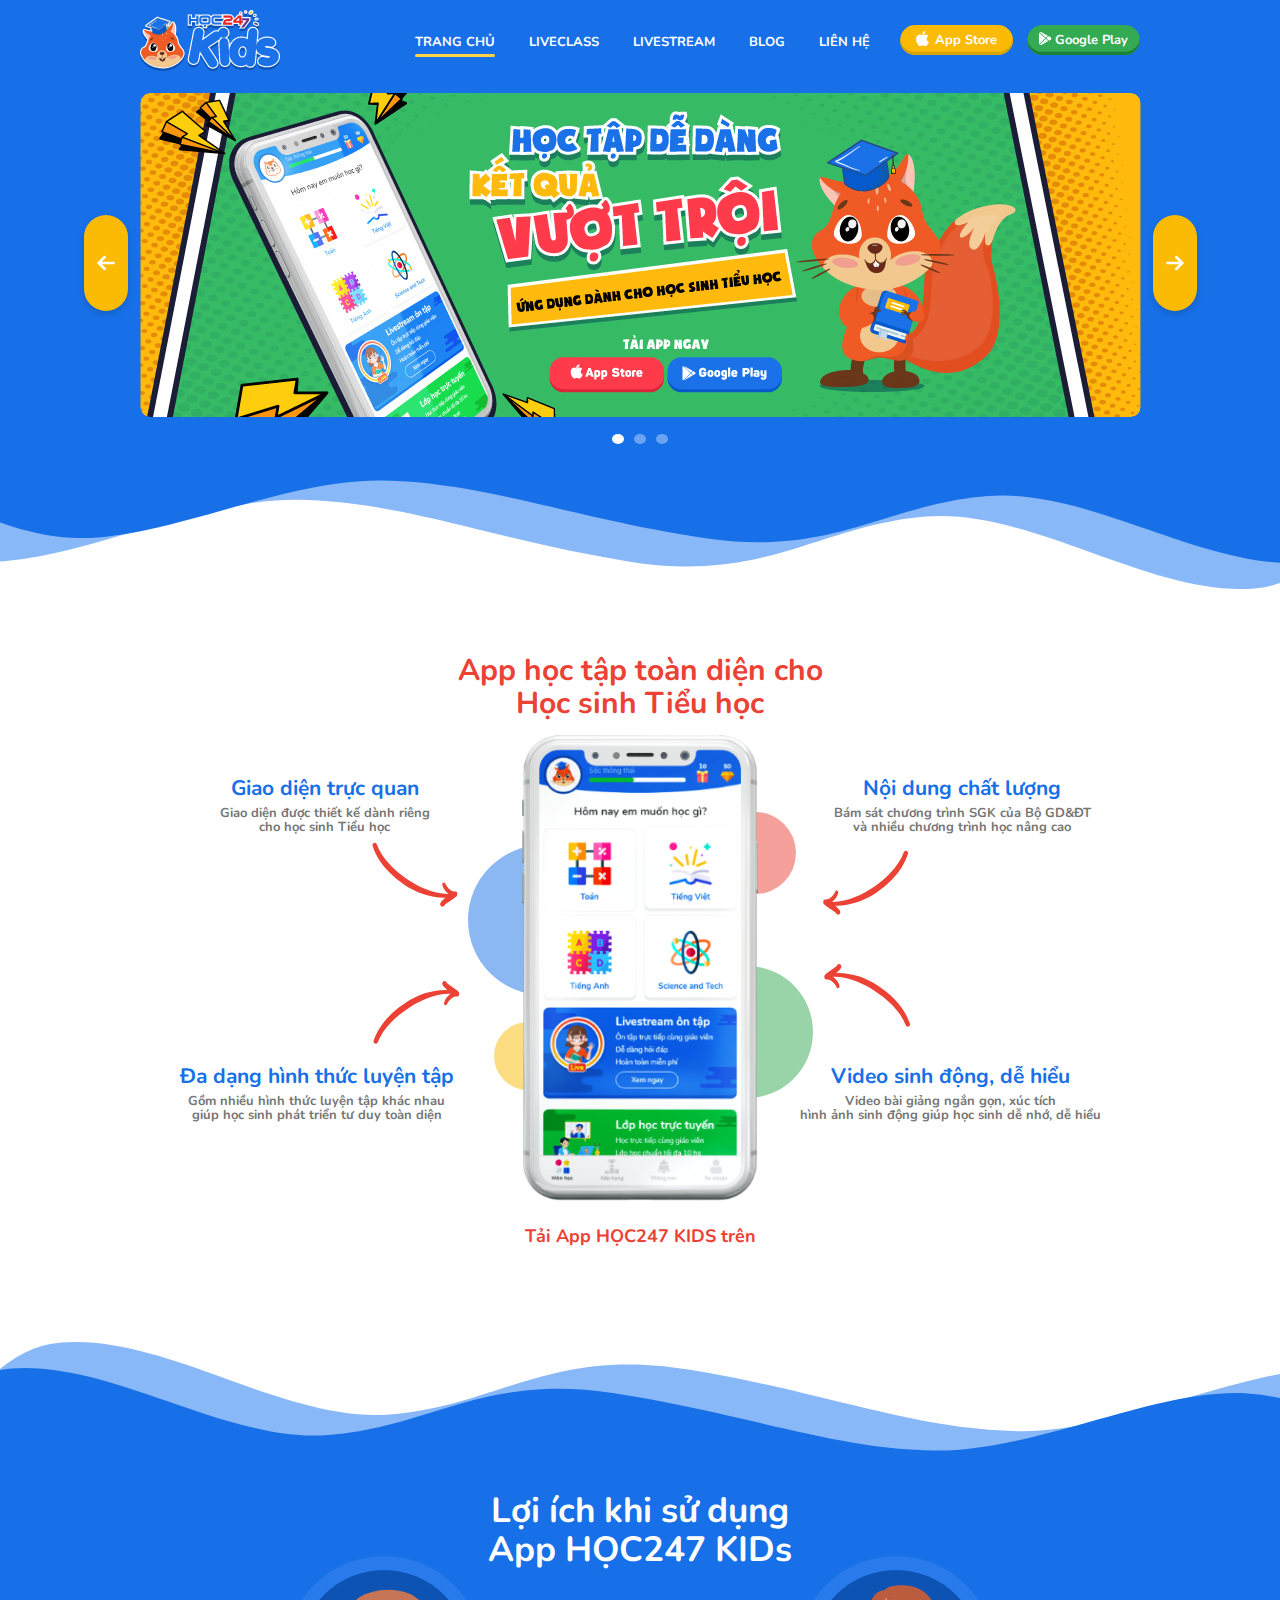
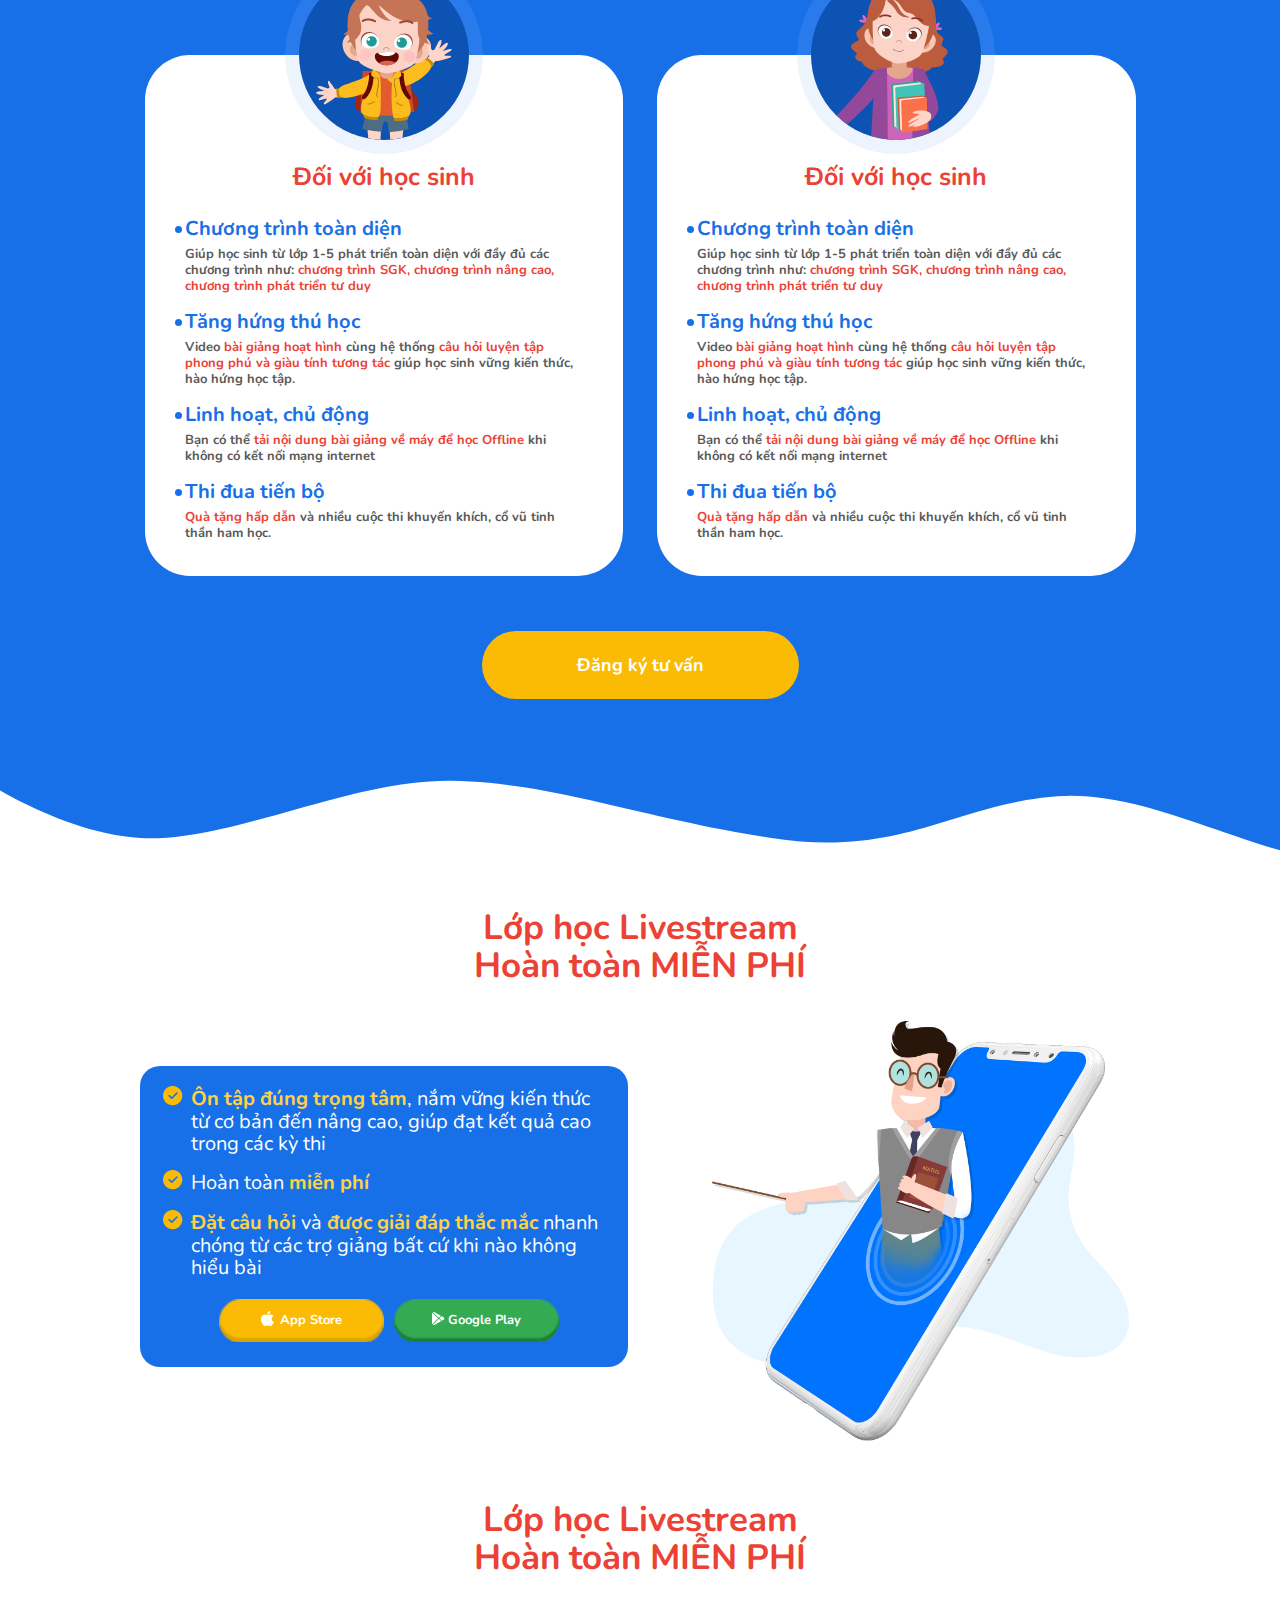
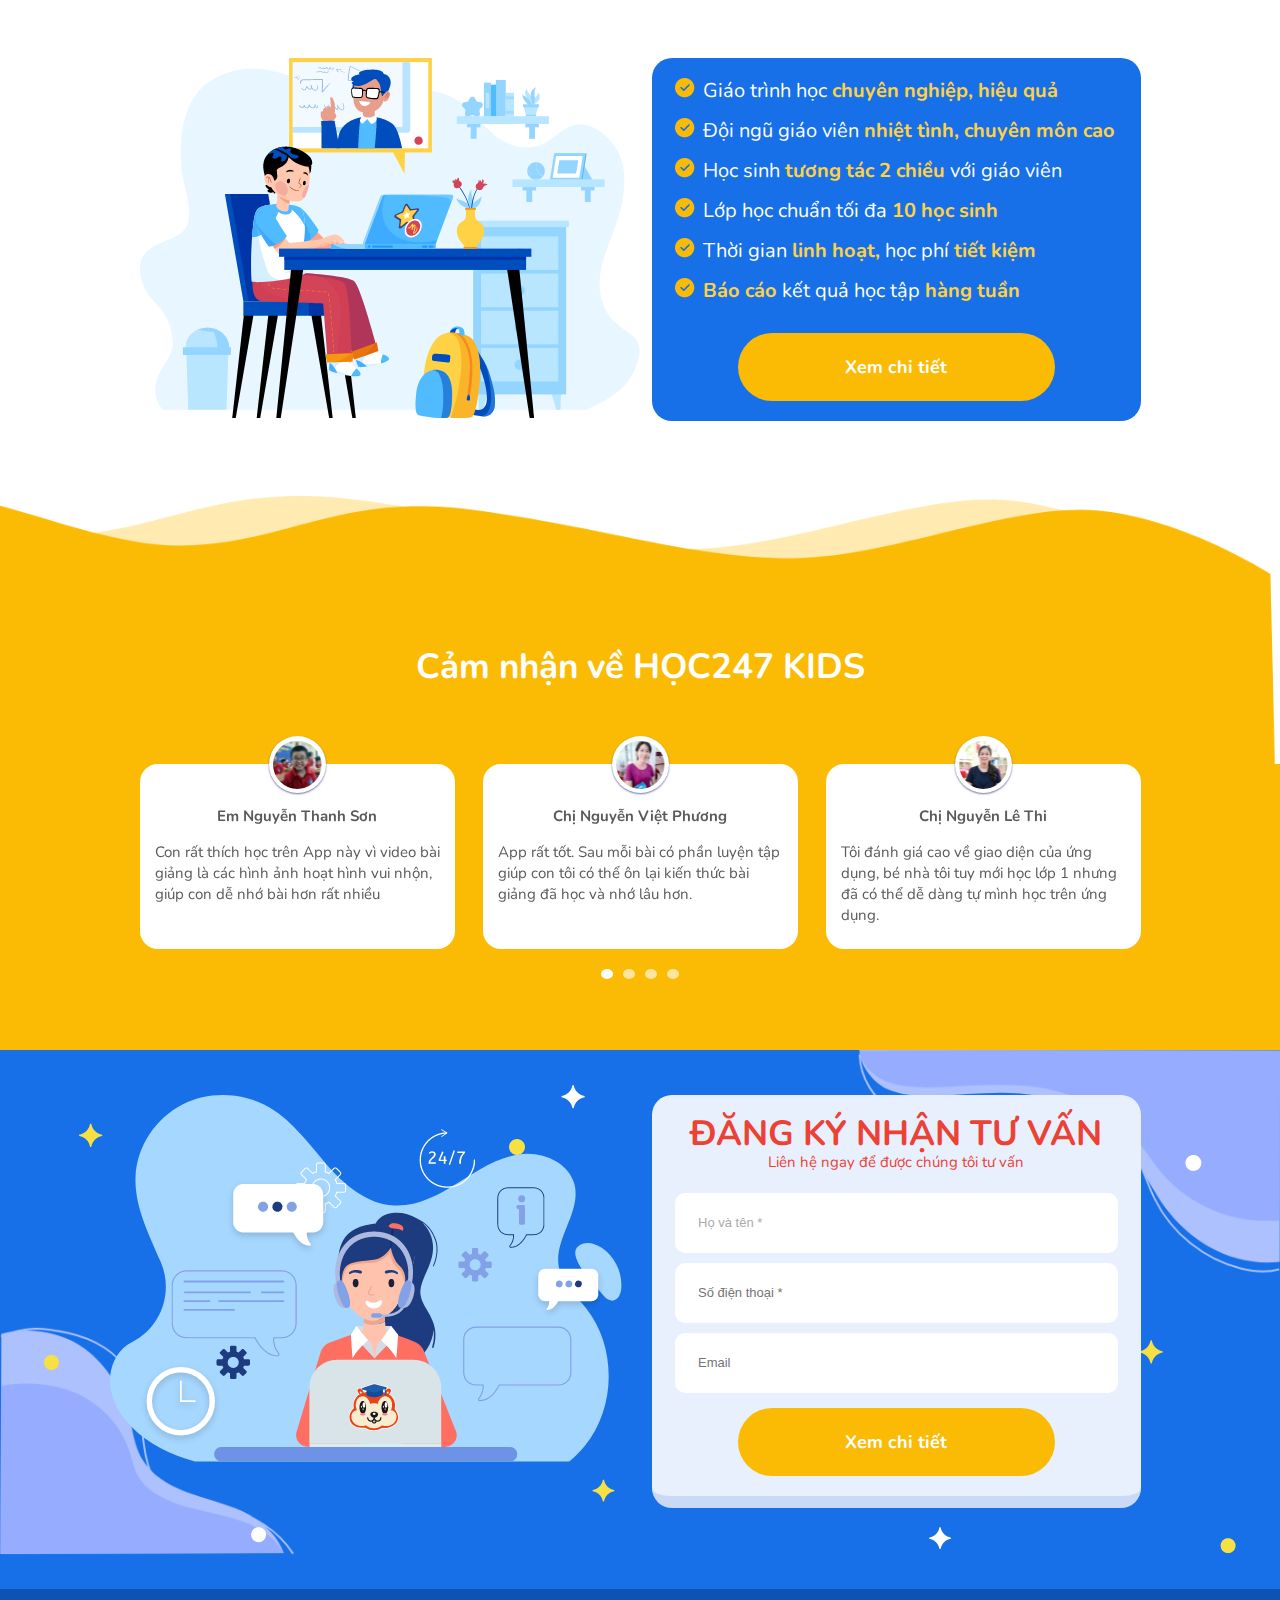
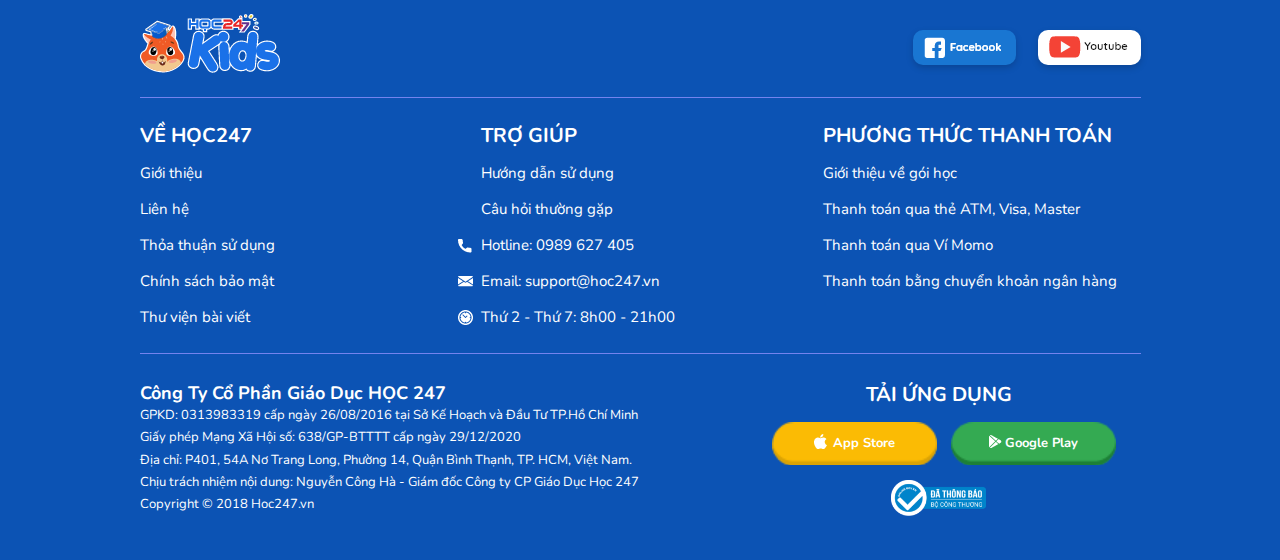
==== commit 51524f07: "bbbb" ====
--- a/index.html
+++ b/index.html
@@ -18,15 +18,17 @@
             <div class="container relative">
                 <div class="row">
                     <div class="col-sm-12 col-md-12 col-lg-2">
-                        <a href="#" class="hamburger-menu for-mobile"></a>
-                        <a href="#" class="logo"><img src="images/header-logo.png" alt="" title=""/></a>
-                        <a href="#" class="install-app for-mobile"></a>
+                        <div class="header-top">
+                            <a href="#" class="hamburger-menu for-mobile"></a>
+                            <a href="#" class="logo"><img src="images/header-logo.png" alt="" title=""/></a>
+                            <a href="#" class="install-app for-mobile"></a>
+                        </div>
                     </div>
                     <div class="col-sm-12 col-md-12 col-lg-10">
                         <div class="menu-section">
                             <div class="navigation">
                                 <ul>
-                                    <li><a href="#">TRANG CHỦ</a></li>
+                                    <li class="active"><a href="#">TRANG CHỦ</a></li>
                                     <li><a href="#">LIVECLASS</a></li>
                                     <li><a href="#">LIVESTREAM</a></li>
                                     <li><a href="#">BLOG</a></li>
--- a/css/all.css
+++ b/css/all.css
@@ -1,4 +1,4 @@
 ﻿.color-blue{color:#1870e8 !important}.color-red{color:#eb4235 !important}.color-white{color:#fff !important}.color-yellow{color:#ffd245 !important}.color-green{color:#34aa52 !important}h1,h2,h3,h4,h5,h6,p,ul,blockquote,pre,a,abbr,acronym,address,big,cite,code,del,dfn,em,img,ins,kbd,q,s,samp,small,strike,strong,sub,sup,tt,var,b,u,center,dl,dt,dd,fieldset,form,label,legend,table,caption,tbody,tfoot,thead,tr,th,td,article,aside,canvas,details,embed,figure,figcaption,footer,header,hgroup,menu,nav,output,ruby,section,summary,time,mark,audio,video{margin:0;padding:0;border:0;font-size:100%;font:inherit;vertical-align:baseline}article,aside,details,figcaption,figure,footer,header,hgroup,menu,nav,section{display:block}body{margin:0;padding:0}ol,ul{list-style:none}blockquote,q{quotes:none}blockquote:before,blockquote:after,q:before,q:after{content:"";content:none}table{border-collapse:collapse;border-spacing:0}.clear{clear:both}a{outline:none}form,input,textarea{margin:0;padding:0;border:0;font-family:"NiveaOTFBook",Arial,Helvetica,sans-serif;color:#575859}.clearfix:before,.clearfix:after,.row:before,.row:after{content:" ";display:block;overflow:hidden;visibility:hidden;width:0;height:0}.row:after,.clearfix:after{clear:both}.row,.clearfix{zoom:1}.clear{clear:both;display:block;overflow:hidden;visibility:hidden;width:0;height:0}/*!
  *  Font Awesome 4.7.0 by @davegandy - http://fontawesome.io - @fontawesome
  *  License - http://fontawesome.io/license (Font: SIL OFL 1.1, CSS: MIT License)
- */@font-face{font-family:"FontAwesome";src:url("../fonts/fontawesome-webfont.eot?v=4.7.0");src:url("../fonts/fontawesome-webfont.eot?#iefix&v=4.7.0") format("embedded-opentype"),url("../fonts/fontawesome-webfont.woff2?v=4.7.0") format("woff2"),url("../fonts/fontawesome-webfont.woff?v=4.7.0") format("woff"),url("../fonts/fontawesome-webfont.ttf?v=4.7.0") format("truetype"),url("../fonts/fontawesome-webfont.svg?v=4.7.0#fontawesomeregular") format("svg");font-weight:normal;font-style:normal}.fa{display:inline-block;font:normal normal normal 14px/1 FontAwesome;font-size:inherit;text-rendering:auto;-webkit-font-smoothing:antialiased;-moz-osx-font-smoothing:grayscale}.fa-lg{font-size:1.33333333em;line-height:.75em;vertical-align:-15%}.fa-2x{font-size:2em}.fa-3x{font-size:3em}.fa-4x{font-size:4em}.fa-5x{font-size:5em}.fa-fw{width:1.28571429em;text-align:center}.fa-ul{padding-left:0;margin-left:2.14285714em;list-style-type:none}.fa-ul>li{position:relative}.fa-li{position:absolute;left:-2.14285714em;width:2.14285714em;top:.14285714em;text-align:center}.fa-li.fa-lg{left:-1.85714286em}.fa-border{padding:.2em .25em .15em;border:solid .08em #eee;border-radius:.1em}.fa-pull-left{float:left}.fa-pull-right{float:right}.fa.fa-pull-left{margin-right:.3em}.fa.fa-pull-right{margin-left:.3em}.pull-right{float:right}.pull-left{float:left}.fa.pull-left{margin-right:.3em}.fa.pull-right{margin-left:.3em}.fa-spin{-webkit-animation:fa-spin 2s infinite linear;animation:fa-spin 2s infinite linear}.fa-pulse{-webkit-animation:fa-spin 1s infinite steps(8);animation:fa-spin 1s infinite steps(8)}@-webkit-keyframes fa-spin{0%{-webkit-transform:rotate(0deg);transform:rotate(0deg)}100%{-webkit-transform:rotate(359deg);transform:rotate(359deg)}}@keyframes fa-spin{0%{-webkit-transform:rotate(0deg);transform:rotate(0deg)}100%{-webkit-transform:rotate(359deg);transform:rotate(359deg)}}.fa-rotate-90{-ms-filter:"progid:DXImageTransform.Microsoft.BasicImage(rotation=1)";-webkit-transform:rotate(90deg);-ms-transform:rotate(90deg);transform:rotate(90deg)}.fa-rotate-180{-ms-filter:"progid:DXImageTransform.Microsoft.BasicImage(rotation=2)";-webkit-transform:rotate(180deg);-ms-transform:rotate(180deg);transform:rotate(180deg)}.fa-rotate-270{-ms-filter:"progid:DXImageTransform.Microsoft.BasicImage(rotation=3)";-webkit-transform:rotate(270deg);-ms-transform:rotate(270deg);transform:rotate(270deg)}.fa-flip-horizontal{-ms-filter:"progid:DXImageTransform.Microsoft.BasicImage(rotation=0, mirror=1)";-webkit-transform:scale(-1, 1);-ms-transform:scale(-1, 1);transform:scale(-1, 1)}.fa-flip-vertical{-ms-filter:"progid:DXImageTransform.Microsoft.BasicImage(rotation=2, mirror=1)";-webkit-transform:scale(1, -1);-ms-transform:scale(1, -1);transform:scale(1, -1)}:root .fa-rotate-90,:root .fa-rotate-180,:root .fa-rotate-270,:root .fa-flip-horizontal,:root .fa-flip-vertical{filter:none}.fa-stack{position:relative;display:inline-block;width:2em;height:2em;line-height:2em;vertical-align:middle}.fa-stack-1x,.fa-stack-2x{position:absolute;left:0;width:100%;text-align:center}.fa-stack-1x{line-height:inherit}.fa-stack-2x{font-size:2em}.fa-inverse{color:#fff}.fa-glass:before{content:""}.fa-music:before{content:""}.fa-search:before{content:""}.fa-envelope-o:before{content:""}.fa-heart:before{content:""}.fa-star:before{content:""}.fa-star-o:before{content:""}.fa-user:before{content:""}.fa-film:before{content:""}.fa-th-large:before{content:""}.fa-th:before{content:""}.fa-th-list:before{content:""}.fa-check:before{content:""}.fa-remove:before,.fa-close:before,.fa-times:before{content:""}.fa-search-plus:before{content:""}.fa-search-minus:before{content:""}.fa-power-off:before{content:""}.fa-signal:before{content:""}.fa-gear:before,.fa-cog:before{content:""}.fa-trash-o:before{content:""}.fa-home:before{content:""}.fa-file-o:before{content:""}.fa-clock-o:before{content:""}.fa-road:before{content:""}.fa-download:before{content:""}.fa-arrow-circle-o-down:before{content:""}.fa-arrow-circle-o-up:before{content:""}.fa-inbox:before{content:""}.fa-play-circle-o:before{content:""}.fa-rotate-right:before,.fa-repeat:before{content:""}.fa-refresh:before{content:""}.fa-list-alt:before{content:""}.fa-lock:before{content:""}.fa-flag:before{content:""}.fa-headphones:before{content:""}.fa-volume-off:before{content:""}.fa-volume-down:before{content:""}.fa-volume-up:before{content:""}.fa-qrcode:before{content:""}.fa-barcode:before{content:""}.fa-tag:before{content:""}.fa-tags:before{content:""}.fa-book:before{content:""}.fa-bookmark:before{content:""}.fa-print:before{content:""}.fa-camera:before{content:""}.fa-font:before{content:""}.fa-bold:before{content:""}.fa-italic:before{content:""}.fa-text-height:before{content:""}.fa-text-width:before{content:""}.fa-align-left:before{content:""}.fa-align-center:before{content:""}.fa-align-right:before{content:""}.fa-align-justify:before{content:""}.fa-list:before{content:""}.fa-dedent:before,.fa-outdent:before{content:""}.fa-indent:before{content:""}.fa-video-camera:before{content:""}.fa-photo:before,.fa-image:before,.fa-picture-o:before{content:""}.fa-pencil:before{content:""}.fa-map-marker:before{content:""}.fa-adjust:before{content:""}.fa-tint:before{content:""}.fa-edit:before,.fa-pencil-square-o:before{content:""}.fa-share-square-o:before{content:""}.fa-check-square-o:before{content:""}.fa-arrows:before{content:""}.fa-step-backward:before{content:""}.fa-fast-backward:before{content:""}.fa-backward:before{content:""}.fa-play:before{content:""}.fa-pause:before{content:""}.fa-stop:before{content:""}.fa-forward:before{content:""}.fa-fast-forward:before{content:""}.fa-step-forward:before{content:""}.fa-eject:before{content:""}.fa-chevron-left:before{content:""}.fa-chevron-right:before{content:""}.fa-plus-circle:before{content:""}.fa-minus-circle:before{content:""}.fa-times-circle:before{content:""}.fa-check-circle:before{content:""}.fa-question-circle:before{content:""}.fa-info-circle:before{content:""}.fa-crosshairs:before{content:""}.fa-times-circle-o:before{content:""}.fa-check-circle-o:before{content:""}.fa-ban:before{content:""}.fa-arrow-left:before{content:""}.fa-arrow-right:before{content:""}.fa-arrow-up:before{content:""}.fa-arrow-down:before{content:""}.fa-mail-forward:before,.fa-share:before{content:""}.fa-expand:before{content:""}.fa-compress:before{content:""}.fa-plus:before{content:""}.fa-minus:before{content:""}.fa-asterisk:before{content:""}.fa-exclamation-circle:before{content:""}.fa-gift:before{content:""}.fa-leaf:before{content:""}.fa-fire:before{content:""}.fa-eye:before{content:""}.fa-eye-slash:before{content:""}.fa-warning:before,.fa-exclamation-triangle:before{content:""}.fa-plane:before{content:""}.fa-calendar:before{content:""}.fa-random:before{content:""}.fa-comment:before{content:""}.fa-magnet:before{content:""}.fa-chevron-up:before{content:""}.fa-chevron-down:before{content:""}.fa-retweet:before{content:""}.fa-shopping-cart:before{content:""}.fa-folder:before{content:""}.fa-folder-open:before{content:""}.fa-arrows-v:before{content:""}.fa-arrows-h:before{content:""}.fa-bar-chart-o:before,.fa-bar-chart:before{content:""}.fa-twitter-square:before{content:""}.fa-facebook-square:before{content:""}.fa-camera-retro:before{content:""}.fa-key:before{content:""}.fa-gears:before,.fa-cogs:before{content:""}.fa-comments:before{content:""}.fa-thumbs-o-up:before{content:""}.fa-thumbs-o-down:before{content:""}.fa-star-half:before{content:""}.fa-heart-o:before{content:""}.fa-sign-out:before{content:""}.fa-linkedin-square:before{content:""}.fa-thumb-tack:before{content:""}.fa-external-link:before{content:""}.fa-sign-in:before{content:""}.fa-trophy:before{content:""}.fa-github-square:before{content:""}.fa-upload:before{content:""}.fa-lemon-o:before{content:""}.fa-phone:before{content:""}.fa-square-o:before{content:""}.fa-bookmark-o:before{content:""}.fa-phone-square:before{content:""}.fa-twitter:before{content:""}.fa-facebook-f:before,.fa-facebook:before{content:""}.fa-github:before{content:""}.fa-unlock:before{content:""}.fa-credit-card:before{content:""}.fa-feed:before,.fa-rss:before{content:""}.fa-hdd-o:before{content:""}.fa-bullhorn:before{content:""}.fa-bell:before{content:""}.fa-certificate:before{content:""}.fa-hand-o-right:before{content:""}.fa-hand-o-left:before{content:""}.fa-hand-o-up:before{content:""}.fa-hand-o-down:before{content:""}.fa-arrow-circle-left:before{content:""}.fa-arrow-circle-right:before{content:""}.fa-arrow-circle-up:before{content:""}.fa-arrow-circle-down:before{content:""}.fa-globe:before{content:""}.fa-wrench:before{content:""}.fa-tasks:before{content:""}.fa-filter:before{content:""}.fa-briefcase:before{content:""}.fa-arrows-alt:before{content:""}.fa-group:before,.fa-users:before{content:""}.fa-chain:before,.fa-link:before{content:""}.fa-cloud:before{content:""}.fa-flask:before{content:""}.fa-cut:before,.fa-scissors:before{content:""}.fa-copy:before,.fa-files-o:before{content:""}.fa-paperclip:before{content:""}.fa-save:before,.fa-floppy-o:before{content:""}.fa-square:before{content:""}.fa-navicon:before,.fa-reorder:before,.fa-bars:before{content:""}.fa-list-ul:before{content:""}.fa-list-ol:before{content:""}.fa-strikethrough:before{content:""}.fa-underline:before{content:""}.fa-table:before{content:""}.fa-magic:before{content:""}.fa-truck:before{content:""}.fa-pinterest:before{content:""}.fa-pinterest-square:before{content:""}.fa-google-plus-square:before{content:""}.fa-google-plus:before{content:""}.fa-money:before{content:""}.fa-caret-down:before{content:""}.fa-caret-up:before{content:""}.fa-caret-left:before{content:""}.fa-caret-right:before{content:""}.fa-columns:before{content:""}.fa-unsorted:before,.fa-sort:before{content:""}.fa-sort-down:before,.fa-sort-desc:before{content:""}.fa-sort-up:before,.fa-sort-asc:before{content:""}.fa-envelope:before{content:""}.fa-linkedin:before{content:""}.fa-rotate-left:before,.fa-undo:before{content:""}.fa-legal:before,.fa-gavel:before{content:""}.fa-dashboard:before,.fa-tachometer:before{content:""}.fa-comment-o:before{content:""}.fa-comments-o:before{content:""}.fa-flash:before,.fa-bolt:before{content:""}.fa-sitemap:before{content:""}.fa-umbrella:before{content:""}.fa-paste:before,.fa-clipboard:before{content:""}.fa-lightbulb-o:before{content:""}.fa-exchange:before{content:""}.fa-cloud-download:before{content:""}.fa-cloud-upload:before{content:""}.fa-user-md:before{content:""}.fa-stethoscope:before{content:""}.fa-suitcase:before{content:""}.fa-bell-o:before{content:""}.fa-coffee:before{content:""}.fa-cutlery:before{content:""}.fa-file-text-o:before{content:""}.fa-building-o:before{content:""}.fa-hospital-o:before{content:""}.fa-ambulance:before{content:""}.fa-medkit:before{content:""}.fa-fighter-jet:before{content:""}.fa-beer:before{content:""}.fa-h-square:before{content:""}.fa-plus-square:before{content:""}.fa-angle-double-left:before{content:""}.fa-angle-double-right:before{content:""}.fa-angle-double-up:before{content:""}.fa-angle-double-down:before{content:""}.fa-angle-left:before{content:""}.fa-angle-right:before{content:""}.fa-angle-up:before{content:""}.fa-angle-down:before{content:""}.fa-desktop:before{content:""}.fa-laptop:before{content:""}.fa-tablet:before{content:""}.fa-mobile-phone:before,.fa-mobile:before{content:""}.fa-circle-o:before{content:""}.fa-quote-left:before{content:""}.fa-quote-right:before{content:""}.fa-spinner:before{content:""}.fa-circle:before{content:""}.fa-mail-reply:before,.fa-reply:before{content:""}.fa-github-alt:before{content:""}.fa-folder-o:before{content:""}.fa-folder-open-o:before{content:""}.fa-smile-o:before{content:""}.fa-frown-o:before{content:""}.fa-meh-o:before{content:""}.fa-gamepad:before{content:""}.fa-keyboard-o:before{content:""}.fa-flag-o:before{content:""}.fa-flag-checkered:before{content:""}.fa-terminal:before{content:""}.fa-code:before{content:""}.fa-mail-reply-all:before,.fa-reply-all:before{content:""}.fa-star-half-empty:before,.fa-star-half-full:before,.fa-star-half-o:before{content:""}.fa-location-arrow:before{content:""}.fa-crop:before{content:""}.fa-code-fork:before{content:""}.fa-unlink:before,.fa-chain-broken:before{content:""}.fa-question:before{content:""}.fa-info:before{content:""}.fa-exclamation:before{content:""}.fa-superscript:before{content:""}.fa-subscript:before{content:""}.fa-eraser:before{content:""}.fa-puzzle-piece:before{content:""}.fa-microphone:before{content:""}.fa-microphone-slash:before{content:""}.fa-shield:before{content:""}.fa-calendar-o:before{content:""}.fa-fire-extinguisher:before{content:""}.fa-rocket:before{content:""}.fa-maxcdn:before{content:""}.fa-chevron-circle-left:before{content:""}.fa-chevron-circle-right:before{content:""}.fa-chevron-circle-up:before{content:""}.fa-chevron-circle-down:before{content:""}.fa-html5:before{content:""}.fa-css3:before{content:""}.fa-anchor:before{content:""}.fa-unlock-alt:before{content:""}.fa-bullseye:before{content:""}.fa-ellipsis-h:before{content:""}.fa-ellipsis-v:before{content:""}.fa-rss-square:before{content:""}.fa-play-circle:before{content:""}.fa-ticket:before{content:""}.fa-minus-square:before{content:""}.fa-minus-square-o:before{content:""}.fa-level-up:before{content:""}.fa-level-down:before{content:""}.fa-check-square:before{content:""}.fa-pencil-square:before{content:""}.fa-external-link-square:before{content:""}.fa-share-square:before{content:""}.fa-compass:before{content:""}.fa-toggle-down:before,.fa-caret-square-o-down:before{content:""}.fa-toggle-up:before,.fa-caret-square-o-up:before{content:""}.fa-toggle-right:before,.fa-caret-square-o-right:before{content:""}.fa-euro:before,.fa-eur:before{content:""}.fa-gbp:before{content:""}.fa-dollar:before,.fa-usd:before{content:""}.fa-rupee:before,.fa-inr:before{content:""}.fa-cny:before,.fa-rmb:before,.fa-yen:before,.fa-jpy:before{content:""}.fa-ruble:before,.fa-rouble:before,.fa-rub:before{content:""}.fa-won:before,.fa-krw:before{content:""}.fa-bitcoin:before,.fa-btc:before{content:""}.fa-file:before{content:""}.fa-file-text:before{content:""}.fa-sort-alpha-asc:before{content:""}.fa-sort-alpha-desc:before{content:""}.fa-sort-amount-asc:before{content:""}.fa-sort-amount-desc:before{content:""}.fa-sort-numeric-asc:before{content:""}.fa-sort-numeric-desc:before{content:""}.fa-thumbs-up:before{content:""}.fa-thumbs-down:before{content:""}.fa-youtube-square:before{content:""}.fa-youtube:before{content:""}.fa-xing:before{content:""}.fa-xing-square:before{content:""}.fa-youtube-play:before{content:""}.fa-dropbox:before{content:""}.fa-stack-overflow:before{content:""}.fa-instagram:before{content:""}.fa-flickr:before{content:""}.fa-adn:before{content:""}.fa-bitbucket:before{content:""}.fa-bitbucket-square:before{content:""}.fa-tumblr:before{content:""}.fa-tumblr-square:before{content:""}.fa-long-arrow-down:before{content:""}.fa-long-arrow-up:before{content:""}.fa-long-arrow-left:before{content:""}.fa-long-arrow-right:before{content:""}.fa-apple:before{content:""}.fa-windows:before{content:""}.fa-android:before{content:""}.fa-linux:before{content:""}.fa-dribbble:before{content:""}.fa-skype:before{content:""}.fa-foursquare:before{content:""}.fa-trello:before{content:""}.fa-female:before{content:""}.fa-male:before{content:""}.fa-gittip:before,.fa-gratipay:before{content:""}.fa-sun-o:before{content:""}.fa-moon-o:before{content:""}.fa-archive:before{content:""}.fa-bug:before{content:""}.fa-vk:before{content:""}.fa-weibo:before{content:""}.fa-renren:before{content:""}.fa-pagelines:before{content:""}.fa-stack-exchange:before{content:""}.fa-arrow-circle-o-right:before{content:""}.fa-arrow-circle-o-left:before{content:""}.fa-toggle-left:before,.fa-caret-square-o-left:before{content:""}.fa-dot-circle-o:before{content:""}.fa-wheelchair:before{content:""}.fa-vimeo-square:before{content:""}.fa-turkish-lira:before,.fa-try:before{content:""}.fa-plus-square-o:before{content:""}.fa-space-shuttle:before{content:""}.fa-slack:before{content:""}.fa-envelope-square:before{content:""}.fa-wordpress:before{content:""}.fa-openid:before{content:""}.fa-institution:before,.fa-bank:before,.fa-university:before{content:""}.fa-mortar-board:before,.fa-graduation-cap:before{content:""}.fa-yahoo:before{content:""}.fa-google:before{content:""}.fa-reddit:before{content:""}.fa-reddit-square:before{content:""}.fa-stumbleupon-circle:before{content:""}.fa-stumbleupon:before{content:""}.fa-delicious:before{content:""}.fa-digg:before{content:""}.fa-pied-piper-pp:before{content:""}.fa-pied-piper-alt:before{content:""}.fa-drupal:before{content:""}.fa-joomla:before{content:""}.fa-language:before{content:""}.fa-fax:before{content:""}.fa-building:before{content:""}.fa-child:before{content:""}.fa-paw:before{content:""}.fa-spoon:before{content:""}.fa-cube:before{content:""}.fa-cubes:before{content:""}.fa-behance:before{content:""}.fa-behance-square:before{content:""}.fa-steam:before{content:""}.fa-steam-square:before{content:""}.fa-recycle:before{content:""}.fa-automobile:before,.fa-car:before{content:""}.fa-cab:before,.fa-taxi:before{content:""}.fa-tree:before{content:""}.fa-spotify:before{content:""}.fa-deviantart:before{content:""}.fa-soundcloud:before{content:""}.fa-database:before{content:""}.fa-file-pdf-o:before{content:""}.fa-file-word-o:before{content:""}.fa-file-excel-o:before{content:""}.fa-file-powerpoint-o:before{content:""}.fa-file-photo-o:before,.fa-file-picture-o:before,.fa-file-image-o:before{content:""}.fa-file-zip-o:before,.fa-file-archive-o:before{content:""}.fa-file-sound-o:before,.fa-file-audio-o:before{content:""}.fa-file-movie-o:before,.fa-file-video-o:before{content:""}.fa-file-code-o:before{content:""}.fa-vine:before{content:""}.fa-codepen:before{content:""}.fa-jsfiddle:before{content:""}.fa-life-bouy:before,.fa-life-buoy:before,.fa-life-saver:before,.fa-support:before,.fa-life-ring:before{content:""}.fa-circle-o-notch:before{content:""}.fa-ra:before,.fa-resistance:before,.fa-rebel:before{content:""}.fa-ge:before,.fa-empire:before{content:""}.fa-git-square:before{content:""}.fa-git:before{content:""}.fa-y-combinator-square:before,.fa-yc-square:before,.fa-hacker-news:before{content:""}.fa-tencent-weibo:before{content:""}.fa-qq:before{content:""}.fa-wechat:before,.fa-weixin:before{content:""}.fa-send:before,.fa-paper-plane:before{content:""}.fa-send-o:before,.fa-paper-plane-o:before{content:""}.fa-history:before{content:""}.fa-circle-thin:before{content:""}.fa-header:before{content:""}.fa-paragraph:before{content:""}.fa-sliders:before{content:""}.fa-share-alt:before{content:""}.fa-share-alt-square:before{content:""}.fa-bomb:before{content:""}.fa-soccer-ball-o:before,.fa-futbol-o:before{content:""}.fa-tty:before{content:""}.fa-binoculars:before{content:""}.fa-plug:before{content:""}.fa-slideshare:before{content:""}.fa-twitch:before{content:""}.fa-yelp:before{content:""}.fa-newspaper-o:before{content:""}.fa-wifi:before{content:""}.fa-calculator:before{content:""}.fa-paypal:before{content:""}.fa-google-wallet:before{content:""}.fa-cc-visa:before{content:""}.fa-cc-mastercard:before{content:""}.fa-cc-discover:before{content:""}.fa-cc-amex:before{content:""}.fa-cc-paypal:before{content:""}.fa-cc-stripe:before{content:""}.fa-bell-slash:before{content:""}.fa-bell-slash-o:before{content:""}.fa-trash:before{content:""}.fa-copyright:before{content:""}.fa-at:before{content:""}.fa-eyedropper:before{content:""}.fa-paint-brush:before{content:""}.fa-birthday-cake:before{content:""}.fa-area-chart:before{content:""}.fa-pie-chart:before{content:""}.fa-line-chart:before{content:""}.fa-lastfm:before{content:""}.fa-lastfm-square:before{content:""}.fa-toggle-off:before{content:""}.fa-toggle-on:before{content:""}.fa-bicycle:before{content:""}.fa-bus:before{content:""}.fa-ioxhost:before{content:""}.fa-angellist:before{content:""}.fa-cc:before{content:""}.fa-shekel:before,.fa-sheqel:before,.fa-ils:before{content:""}.fa-meanpath:before{content:""}.fa-buysellads:before{content:""}.fa-connectdevelop:before{content:""}.fa-dashcube:before{content:""}.fa-forumbee:before{content:""}.fa-leanpub:before{content:""}.fa-sellsy:before{content:""}.fa-shirtsinbulk:before{content:""}.fa-simplybuilt:before{content:""}.fa-skyatlas:before{content:""}.fa-cart-plus:before{content:""}.fa-cart-arrow-down:before{content:""}.fa-diamond:before{content:""}.fa-ship:before{content:""}.fa-user-secret:before{content:""}.fa-motorcycle:before{content:""}.fa-street-view:before{content:""}.fa-heartbeat:before{content:""}.fa-venus:before{content:""}.fa-mars:before{content:""}.fa-mercury:before{content:""}.fa-intersex:before,.fa-transgender:before{content:""}.fa-transgender-alt:before{content:""}.fa-venus-double:before{content:""}.fa-mars-double:before{content:""}.fa-venus-mars:before{content:""}.fa-mars-stroke:before{content:""}.fa-mars-stroke-v:before{content:""}.fa-mars-stroke-h:before{content:""}.fa-neuter:before{content:""}.fa-genderless:before{content:""}.fa-facebook-official:before{content:""}.fa-pinterest-p:before{content:""}.fa-whatsapp:before{content:""}.fa-server:before{content:""}.fa-user-plus:before{content:""}.fa-user-times:before{content:""}.fa-hotel:before,.fa-bed:before{content:""}.fa-viacoin:before{content:""}.fa-train:before{content:""}.fa-subway:before{content:""}.fa-medium:before{content:""}.fa-yc:before,.fa-y-combinator:before{content:""}.fa-optin-monster:before{content:""}.fa-opencart:before{content:""}.fa-expeditedssl:before{content:""}.fa-battery-4:before,.fa-battery:before,.fa-battery-full:before{content:""}.fa-battery-3:before,.fa-battery-three-quarters:before{content:""}.fa-battery-2:before,.fa-battery-half:before{content:""}.fa-battery-1:before,.fa-battery-quarter:before{content:""}.fa-battery-0:before,.fa-battery-empty:before{content:""}.fa-mouse-pointer:before{content:""}.fa-i-cursor:before{content:""}.fa-object-group:before{content:""}.fa-object-ungroup:before{content:""}.fa-sticky-note:before{content:""}.fa-sticky-note-o:before{content:""}.fa-cc-jcb:before{content:""}.fa-cc-diners-club:before{content:""}.fa-clone:before{content:""}.fa-balance-scale:before{content:""}.fa-hourglass-o:before{content:""}.fa-hourglass-1:before,.fa-hourglass-start:before{content:""}.fa-hourglass-2:before,.fa-hourglass-half:before{content:""}.fa-hourglass-3:before,.fa-hourglass-end:before{content:""}.fa-hourglass:before{content:""}.fa-hand-grab-o:before,.fa-hand-rock-o:before{content:""}.fa-hand-stop-o:before,.fa-hand-paper-o:before{content:""}.fa-hand-scissors-o:before{content:""}.fa-hand-lizard-o:before{content:""}.fa-hand-spock-o:before{content:""}.fa-hand-pointer-o:before{content:""}.fa-hand-peace-o:before{content:""}.fa-trademark:before{content:""}.fa-registered:before{content:""}.fa-creative-commons:before{content:""}.fa-gg:before{content:""}.fa-gg-circle:before{content:""}.fa-tripadvisor:before{content:""}.fa-odnoklassniki:before{content:""}.fa-odnoklassniki-square:before{content:""}.fa-get-pocket:before{content:""}.fa-wikipedia-w:before{content:""}.fa-safari:before{content:""}.fa-chrome:before{content:""}.fa-firefox:before{content:""}.fa-opera:before{content:""}.fa-internet-explorer:before{content:""}.fa-tv:before,.fa-television:before{content:""}.fa-contao:before{content:""}.fa-500px:before{content:""}.fa-amazon:before{content:""}.fa-calendar-plus-o:before{content:""}.fa-calendar-minus-o:before{content:""}.fa-calendar-times-o:before{content:""}.fa-calendar-check-o:before{content:""}.fa-industry:before{content:""}.fa-map-pin:before{content:""}.fa-map-signs:before{content:""}.fa-map-o:before{content:""}.fa-map:before{content:""}.fa-commenting:before{content:""}.fa-commenting-o:before{content:""}.fa-houzz:before{content:""}.fa-vimeo:before{content:""}.fa-black-tie:before{content:""}.fa-fonticons:before{content:""}.fa-reddit-alien:before{content:""}.fa-edge:before{content:""}.fa-credit-card-alt:before{content:""}.fa-codiepie:before{content:""}.fa-modx:before{content:""}.fa-fort-awesome:before{content:""}.fa-usb:before{content:""}.fa-product-hunt:before{content:""}.fa-mixcloud:before{content:""}.fa-scribd:before{content:""}.fa-pause-circle:before{content:""}.fa-pause-circle-o:before{content:""}.fa-stop-circle:before{content:""}.fa-stop-circle-o:before{content:""}.fa-shopping-bag:before{content:""}.fa-shopping-basket:before{content:""}.fa-hashtag:before{content:""}.fa-bluetooth:before{content:""}.fa-bluetooth-b:before{content:""}.fa-percent:before{content:""}.fa-gitlab:before{content:""}.fa-wpbeginner:before{content:""}.fa-wpforms:before{content:""}.fa-envira:before{content:""}.fa-universal-access:before{content:""}.fa-wheelchair-alt:before{content:""}.fa-question-circle-o:before{content:""}.fa-blind:before{content:""}.fa-audio-description:before{content:""}.fa-volume-control-phone:before{content:""}.fa-braille:before{content:""}.fa-assistive-listening-systems:before{content:""}.fa-asl-interpreting:before,.fa-american-sign-language-interpreting:before{content:""}.fa-deafness:before,.fa-hard-of-hearing:before,.fa-deaf:before{content:""}.fa-glide:before{content:""}.fa-glide-g:before{content:""}.fa-signing:before,.fa-sign-language:before{content:""}.fa-low-vision:before{content:""}.fa-viadeo:before{content:""}.fa-viadeo-square:before{content:""}.fa-snapchat:before{content:""}.fa-snapchat-ghost:before{content:""}.fa-snapchat-square:before{content:""}.fa-pied-piper:before{content:""}.fa-first-order:before{content:""}.fa-yoast:before{content:""}.fa-themeisle:before{content:""}.fa-google-plus-circle:before,.fa-google-plus-official:before{content:""}.fa-fa:before,.fa-font-awesome:before{content:""}.fa-handshake-o:before{content:""}.fa-envelope-open:before{content:""}.fa-envelope-open-o:before{content:""}.fa-linode:before{content:""}.fa-address-book:before{content:""}.fa-address-book-o:before{content:""}.fa-vcard:before,.fa-address-card:before{content:""}.fa-vcard-o:before,.fa-address-card-o:before{content:""}.fa-user-circle:before{content:""}.fa-user-circle-o:before{content:""}.fa-user-o:before{content:""}.fa-id-badge:before{content:""}.fa-drivers-license:before,.fa-id-card:before{content:""}.fa-drivers-license-o:before,.fa-id-card-o:before{content:""}.fa-quora:before{content:""}.fa-free-code-camp:before{content:""}.fa-telegram:before{content:""}.fa-thermometer-4:before,.fa-thermometer:before,.fa-thermometer-full:before{content:""}.fa-thermometer-3:before,.fa-thermometer-three-quarters:before{content:""}.fa-thermometer-2:before,.fa-thermometer-half:before{content:""}.fa-thermometer-1:before,.fa-thermometer-quarter:before{content:""}.fa-thermometer-0:before,.fa-thermometer-empty:before{content:""}.fa-shower:before{content:""}.fa-bathtub:before,.fa-s15:before,.fa-bath:before{content:""}.fa-podcast:before{content:""}.fa-window-maximize:before{content:""}.fa-window-minimize:before{content:""}.fa-window-restore:before{content:""}.fa-times-rectangle:before,.fa-window-close:before{content:""}.fa-times-rectangle-o:before,.fa-window-close-o:before{content:""}.fa-bandcamp:before{content:""}.fa-grav:before{content:""}.fa-etsy:before{content:""}.fa-imdb:before{content:""}.fa-ravelry:before{content:""}.fa-eercast:before{content:""}.fa-microchip:before{content:""}.fa-snowflake-o:before{content:""}.fa-superpowers:before{content:""}.fa-wpexplorer:before{content:""}.fa-meetup:before{content:""}.sr-only{position:absolute;width:1px;height:1px;padding:0;margin:-1px;overflow:hidden;clip:rect(0, 0, 0, 0);border:0}.sr-only-focusable:active,.sr-only-focusable:focus{position:static;width:auto;height:auto;margin:0;overflow:visible;clip:auto}.hasScrollingBar{position:relative;height:100vh;overflow-x:hidden;scroll-behavior:smooth}.hasScrollingBar::-webkit-scrollbar{width:5px;height:0}.hasScrollingBar::-webkit-scrollbar-track{margin:0px 15px 0}.hasScrollingBar::-webkit-scrollbar-thumb{background:#3e6bb2;border-radius:5px;margin-right:10px;box-shadow:none}.hasScrollingBar:hover::-webkit-scrollbar-thumb{background:#3e6bb2}.hasScrollingBar::-webkit-scrollbar-thumb:hover{background:rgba(255,255,255,.55)}.checkbox-control,.radio-control{width:100%;position:relative;display:block;min-height:23px;padding-right:25px}.checkbox-control [type=checkbox]:not(:checked),.checkbox-control [type=radio]:not(:checked),.radio-control [type=checkbox]:not(:checked),.radio-control [type=radio]:not(:checked){position:absolute;pointer-events:none;opacity:0}.checkbox-control [type=checkbox]:checked,.checkbox-control [type=radio]:checked,.radio-control [type=checkbox]:checked,.radio-control [type=radio]:checked{position:absolute;pointer-events:none;opacity:0}.checkbox-control:focus,.radio-control:focus{outline:none}.checkbox-control:active,.radio-control:active{outline:none}.checkbox-control .custom-control-input:focus~.custom-control-label::before,.radio-control .custom-control-input:focus~.custom-control-label::before{box-shadow:none}.checkbox-control input:checked~label:before,.radio-control input:checked~label:before{background:url("../images/icons/shapes-and-symbols.png") 7px center no-repeat transparent !important}.checkbox-control label:before,.radio-control label:before{content:"";background:transparent;border:solid 1px #e2e2e2;outline:none;border-radius:5px;width:31px;position:absolute;height:31px}.checkbox-control label span,.radio-control label span{padding-left:35px;padding-top:0;display:inline-block;font-size:13px;line-height:17px}.checkbox-control label a,.radio-control label a{color:#118aef}.checkbox-control span.s-label,.radio-control span.s-label{font-family:"Nunito",sans-serif;font-size:14px;line-height:24px;font-weight:400;position:relative;margin-left:35px;cursor:pointer;top:0}.checkbox-control.w24px label:before,.radio-control.w24px label:before{width:24px;height:24px}.checkbox-control.w24px input:checked~label:before,.radio-control.w24px input:checked~label:before{background:url(../images/icons/shapes-and-symbols.png) 5px center no-repeat transparent !important;background-size:16px !important}.checkbox-control.w24px label span,.radio-control.w24px label span{padding-left:35px;padding-top:5px}.checkbox-control.w20px,.radio-control.w20px{min-height:20px}.checkbox-control.w20px label:before,.radio-control.w20px label:before{width:20px;height:20px}.checkbox-control.w20px input:checked~label:before,.radio-control.w20px input:checked~label:before{background:url(../images/icons/shapes-and-symbols.png) 4px center no-repeat transparent !important;background-size:12px !important}.checkbox-control.w20px label span,.radio-control.w20px label span{padding-left:32px;padding-top:0}.checkbox-control.w28 label:before,.checkbox-control.w28 label:after,.radio-control.w28 label:before,.radio-control.w28 label:after{content:"";width:28px;height:28px;top:50%;margin-top:-14px}.checkbox-control.w28 input:checked~label:before,.radio-control.w28 input:checked~label:before{background:transparent !important}.checkbox-control.w28 input:checked~label:after,.radio-control.w28 input:checked~label:after{position:absolute}.dropdown-toggle::after{border-top:6px solid;border-right:6px solid transparent;border-bottom:0;border-left:6px solid transparent}.common-text-field[type=text]{height:35px;border-radius:5px;padding-left:15px}.common-text-field[type=text]::-webkit-input-placeholder{color:#333}.common-text-field[type=text]:-moz-placeholder{color:#333;opacity:1}.common-text-field[type=text]::-moz-placeholder{color:#333;opacity:1}.common-text-field[type=text]:-ms-input-placeholder{color:#333}.common-text-field[type=text]::-ms-input-placeholder{color:#333}.common-text-field[type=text]::placeholder{color:#333}.toggle-style input[type=checkbox]{height:0;width:0;visibility:hidden}.toggle-style label{cursor:pointer;text-indent:-9999px;width:42px;height:21px;background:#fff;display:block;border-radius:13px;border:1px solid #e2e2e2;position:relative;top:5px;margin-right:3px}.toggle-style label:after{content:"";position:absolute;top:0px;left:0px;width:21px;height:21px;background:#e2e2e2;border-radius:90px;transition:.3s}.toggle-style input:checked+label{background:#fff}.toggle-style input:checked+label:after{left:100%;transform:translateX(-100%);background:#118aef}.toggle-style label:active:after{width:21px}.toggle-style label{display:inline-block}.toggle-style span{font-size:13px}.small-chk .checkbox-control label:before{width:20px;height:20px}.small-chk .checkbox-control label span{font-size:15px;padding-left:32px;padding-top:1px;line-height:23px}.small-chk .checkbox-control input:checked~label:before{background-size:12px !important;background-position:center !important}.btn-orange-30{background:url(../images/btn-orange-30.png) no-repeat;height:30px;width:100%;min-width:113px;display:inline-block}.btn-orange-30.h43{height:43px;line-height:43px;min-width:165px;background-size:cover}.btn-orange-68{background:url(../images/btn-orange-68.png) no-repeat;height:68px;line-height:68px;min-width:317px;text-align:center;display:inline-block;color:#fff}.btn-green-30{background:url(../images/btn-green-30.png) no-repeat;height:30px;width:100%;min-width:113px;display:inline-block}.btn-green-30.h43{height:43px;line-height:43px;min-width:165px;background-size:cover}.custom-button-checkbox{border:1px solid #eee;display:inline-block;border-radius:5px;position:relative;overflow:hidden}.custom-button-checkbox .checkbox-item{display:inline-block;position:relative;cursor:pointer;font-size:29px;user-select:none;padding-left:40px;background:#fafbfc;float:left;width:50px;height:40px}.custom-button-checkbox .checkbox-item:last-child:after{display:none}.custom-button-checkbox .checkbox-item:after{content:"";display:inline-block;height:26px;width:1px;background:#e2e2e2;position:relative;z-index:1;float:right;margin-top:2px}.custom-button-checkbox .checkbox-item input{position:absolute;opacity:0;cursor:pointer;height:0;width:0}.custom-button-checkbox .checkbox-item .checkmark{position:absolute;top:0;left:0;width:50px;height:40px;background:#fafbfc}.custom-button-checkbox .checkbox-item:hover .checkmark{background:#ccc}.custom-button-checkbox .checkbox-item .checkmark:after{content:"";position:absolute;display:none}.custom-button-checkbox .checkbox-item .checkmark:after{top:50%;left:50%;width:5px;height:10px;border:solid #fff;border-width:0 3px 3px 0;transform:translate(-50%, -50%) rotate(45deg)}.custom-button-checkbox .checkbox-item input:checked~.checkmark{background:#0ab410}.custom-select{background:#fff url(../images/icons/arrow-select.svg) no-repeat right .75rem center;display:inline-block;width:100%;padding:.375rem 1.75rem .375rem .75rem;line-height:1.5;color:#bcbcbc;vertical-align:middle;background-size:6px;height:40px;width:100%;font-family:"Nunito",sans-serif;font-size:13px;line-height:1.1;font-weight:400;-moz-border-radius:5px;-webkit-border-radius:5px;border-radius:5px;-khtml-border-radius:5px;border:1px solid #e2e2e2;-webkit-appearance:none;-moz-appearance:none;appearance:none;outline:none}.custom-select:focus,.custom-select:active{box-shadow:none}.custom-select.w187{width:187px;margin-right:10px}input[type=text]{border:solid 1px #ccc;-moz-border-radius:13px;-webkit-border-radius:13px;border-radius:13px;-khtml-border-radius:13px;height:26px}input[type=text]::-webkit-input-placeholder{color:#aaa}input[type=text]:-moz-placeholder{color:#aaa;opacity:1}input[type=text]::-moz-placeholder{color:#aaa;opacity:1}input[type=text]:-ms-input-placeholder{color:#aaa}input[type=text]::-ms-input-placeholder{color:#aaa}input[type=text]::placeholder{color:#aaa}input.common-input{-moz-border-radius:5px;-webkit-border-radius:5px;border-radius:5px;-khtml-border-radius:5px;height:40px;padding:0 15px;line-height:40px}textarea.common-textarea{-moz-border-radius:5px;-webkit-border-radius:5px;border-radius:5px;-khtml-border-radius:5px;font-size:15px;padding:0 15px;padding-top:15px;line-height:23px;border:solid 1px #ccc;width:100%}textarea.common-textarea.h124{height:124px;resize:none}.select-wrapper{margin:auto;max-width:600px;width:calc(100% - 40px)}.select-pure__select{align-items:center;background:#fff;border-radius:4px;border:1px solid rgba(0,0,0,.15);box-shadow:0 2px 4px rgba(0,0,0,.04);box-sizing:border-box;color:#363b3e;cursor:pointer;display:flex;font-size:16px;font-weight:500;justify-content:left;min-height:40px;padding:5px 15px;position:relative;transition:.2s;width:100%}.select-pure__select:after{content:"";border-top:6px solid;border-right:6px solid transparent;border-bottom:0;border-left:6px solid transparent;display:inline-block;width:0;height:0;margin-left:.255em;vertical-align:.255em;content:"";color:#333;position:absolute;right:15px}.select-pure__options{border-radius:4px;border:1px solid #e2e2e2;box-sizing:border-box;color:#333;display:none;left:0;max-height:221px;overflow-y:scroll;position:absolute;top:50px;width:100%;z-index:5;font-size:13px}.select-pure__select--opened .select-pure__options{display:block}.select-pure__option{background:#fff;border-bottom:1px solid #e4e4e4;box-sizing:border-box;height:40px;line-height:25px;padding:10px}.select-pure__option--selected{color:#e4e4e4;cursor:initial;pointer-events:none}.select-pure__option--hidden{display:none}.select-pure__selected-label{background:#fff;border-radius:4px;color:#333;cursor:initial;display:inline-block;margin:5px 10px 5px 0;padding:3px 7px}.select-pure__selected-label:last-of-type{margin-right:0}.select-pure__selected-label i{cursor:pointer;display:inline-block;margin-left:7px}.select-pure__selected-label i:hover{color:#e4e4e4}.select-pure__autocomplete{background:#fff;border-bottom:1px solid #e2e2e2;border-left:none;border-right:none;border-top:none;box-sizing:border-box;font-size:13px;outline:none;padding:10px;width:100%}.select-pure__placeholder{font-size:13px;color:#999}.select-pure__placeholder.select-pure__placeholder--hidden{display:none}.select-pure__selected-label{background:#fafbfc;margin:0;margin-right:10px;border:1px solid #e2e2e2;border-radius:5px;font-size:13px;color:#000}.select-pure__selected-label img{position:relative;top:3px;margin-left:5px}.col-2dot4,.col-sm-2dot4,.col-md-2dot4,.col-lg-2dot4,.col-xl-2dot4{position:relative;width:100%;min-height:1px;padding-right:15px;padding-left:15px}.col-2dot4{-webkit-box-flex:0;-ms-flex:0 0 20%;flex:0 0 20%;max-width:20%}@media(min-width: 540px){.col-sm-2dot4{-webkit-box-flex:0;-ms-flex:0 0 20%;flex:0 0 20%;max-width:20%}}@media(min-width: 720px){.col-md-2dot4{-webkit-box-flex:0;-ms-flex:0 0 20%;flex:0 0 20%;max-width:20%}}@media(min-width: 960px){.col-lg-2dot4{-webkit-box-flex:0;-ms-flex:0 0 20%;flex:0 0 20%;max-width:20%}}@media(min-width: 1140px){.col-xl-2dot4{-webkit-box-flex:0;-ms-flex:0 0 20%;flex:0 0 20%;max-width:20%}}.col-1dot4,.col-sm-1dot4,.col-md-1dot4,.col-lg-1dot4,.col-xl-1dot4{position:relative;width:100%;min-height:1px;padding-right:15px;padding-left:15px}.col-1dot4{-webkit-box-flex:0;-ms-flex:0 0 8.5%;flex:0 0 8.5%;max-width:8.5%}@media(min-width: 540px){.col-sm-1dot4{-webkit-box-flex:0;-ms-flex:0 0 8.5%;flex:0 0 8.5%;max-width:8.5%}}@media(min-width: 720px){.col-md-1dot4{-webkit-box-flex:0;-ms-flex:0 0 8.5%;flex:0 0 8.5%;max-width:8.5%}}@media(min-width: 960px){.col-lg-1dot4{-webkit-box-flex:0;-ms-flex:0 0 8.5%;flex:0 0 8.5%;max-width:8.5%}}@media(min-width: 1140px){.col-xl-1dot4{-webkit-box-flex:0;-ms-flex:0 0 8.5%;flex:0 0 8.5%;max-width:8.5%}}html,body{min-width:320px;overflow-x:hidden}body{font:normal 14px/1.4 "Nunito",sans-serif;color:#5a5a5a;background:#fff;min-width:1000px;overflow:hidden;-webkit-font-smoothing:auto;-moz-osx-font-smoothing:auto}html.hidden{overflow:hidden}a{color:#202020}a:hover{color:#eb4235}.container{max-width:1025px}a{text-decoration:none}a:hover{text-decoration:none}.align-right{text-align:right}.for-mobile{display:none}.fa{color:#707070;font-size:12px}.clear{clear:both}.content700{width:700px}.content820{width:820px}.content890{width:890px}.content940{width:940px}.col{float:left;padding-left:0;padding-right:0;margin-right:13px;margin-left:13px}.w90percent{width:90%}.for-desktop{display:block}.for-mobile{display:none}.grid-menu-mb{display:none}.no-bg{background:transparent !important}.no-margin-top{margin-top:0 !important}.no-padding-top{padding-top:0 !important}.no-padding{padding:0 !important}.no-padding-bottom{padding-bottom:0}.no-absolute{position:initial}.margin-top-10{margin-top:10px}.margin-top-12{margin-top:12px !important}.margin-top-15{margin-top:15px !important}.margin-top-25{margin-top:25px !important}.margin-top-20{margin-top:20px !important}.margin-top-35{margin-top:35px !important}.margin-top-40{margin-top:35px !important}.margin-top-45{margin-top:45px !important}.margin-top-50{margin-top:50px !important}.margin-bottom-18{margin-bottom:18px}.margin-bottom-15{margin-bottom:15px !important}.margin-bottom-10{margin-bottom:10px !important}.no-margin-bottom{margin-bottom:0 !important}.margin-bottom-25{margin-bottom:25px !important}.margin-bottom-35{margin-bottom:35px !important}.margin-bottom-60{margin-bottom:60px !important}.padding-top-55{padding-top:55px}.margin-top-35{margin-top:35px !important}.margin-right-20{margin-right:20px}.margin-left-0{margin-left:0 !important}b{font-weight:700}.padding-bot-20{padding-bottom:20px}.padding-top-25{padding-top:25px}.no-padding-left{padding-left:0 !important}.no-padding-right{padding-right:0 !important}.no-margin-right{margin-right:0 !important}.padding-top-10{padding-top:10px}.padding-top-bottom-20{padding:20px 0}.align-center{display:table;margin:0 auto}.view-all{padding-right:14px;font-size:13px;color:#000}.no-border{border:none !important}.title18Bold{font-family:"Nunito",sans-serif;font-size:18px;line-height:23px;font-weight:400}.color-red{color:#e60019}.hasBrRight{border-right:1px solid #e2e2e2}.container-wrapper{padding-left:15px;padding-right:15px}.relative{position:relative;z-index:3}.center{text-align:center}.row.no-gutters{margin-right:0;margin-left:0}.row.no-gutters>[class^=col-],.row.no-gutters>[class*=" col-"]{padding-right:0;padding-left:0}.italic{font-style:italic}.normal{font-style:normal}.title19Bold{font-family:"Nunito",sans-serif;font-size:19px;line-height:24px;font-weight:700}.title20Bold{font-family:"Nunito",sans-serif;font-size:20px;line-height:1.1;font-weight:700}.title10Bold{font-family:"Nunito",sans-serif;font-size:10px;line-height:14px;font-weight:700}.title12Bold{font-family:"Nunito",sans-serif;font-size:12px;line-height:15px;font-weight:700}.title13Bold{font-family:"Nunito",sans-serif;font-size:13px;line-height:16px;font-weight:700}.title14Bold{font-family:"Nunito",sans-serif;font-size:14px;line-height:18px;font-weight:700}.title15Bold{font-family:"Nunito",sans-serif;font-size:15px;line-height:22px;font-weight:700}.title16Bold{font-family:"Nunito",sans-serif;font-size:16px;line-height:20px;font-weight:700}.title17Bold{font-family:"Nunito",sans-serif;font-size:17px;line-height:21px;font-weight:700}.title18Bold{font-family:"Nunito",sans-serif;font-size:18px;line-height:22px;font-weight:700}.title19Bold{font-family:"Nunito",sans-serif;font-size:19px;line-height:22px;font-weight:700}.title20Bold{font-family:"Nunito",sans-serif;font-size:20px;line-height:25px;font-weight:700}.title21Bold{font-family:"Nunito",sans-serif;font-size:21px;line-height:26px;font-weight:700}.title23Bold{font-family:"Nunito",sans-serif;font-size:23px;line-height:29px;font-weight:700}.title22Bold{font-family:"Nunito",sans-serif;font-size:22px;line-height:28px;font-weight:700}.title24Bold{font-family:"Nunito",sans-serif;font-size:24px;line-height:1.1;font-weight:700}.title25Bold{font-family:"Nunito",sans-serif;font-size:25px;line-height:1.1;font-weight:700}.title26Bold{font-family:"Nunito",sans-serif;font-size:26px;line-height:1.1;font-weight:700}.title27Bold{font-family:"Nunito",sans-serif;font-size:27px;line-height:1.1;font-weight:700}.title28Bold{font-family:"Nunito",sans-serif;font-size:28px;line-height:1.1;font-weight:700}.title30Bold{font-family:"Nunito",sans-serif;font-size:30px;line-height:1.1;font-weight:700}.title33Bold{font-family:"Nunito",sans-serif;font-size:33px;line-height:1.1;font-weight:700}.title32Bold{font-family:"Nunito",sans-serif;font-size:32px;line-height:1.3;font-weight:700}.title35Bold{font-family:"Nunito",sans-serif;font-size:35px;line-height:1.1;font-weight:700}.title36Bold{font-family:"Nunito",sans-serif;font-size:36px;line-height:1.1;font-weight:700}.title37Bold{font-family:"Nunito",sans-serif;font-size:37px;line-height:43px;font-weight:700}.title38Bold{font-family:"Nunito",sans-serif;font-size:38px;line-height:43px;font-weight:700}.title40Bold{font-family:"Nunito",sans-serif;font-size:40px;line-height:1.1;font-weight:700}.title51Bold{font-family:"Nunito",sans-serif;font-size:51px;line-height:1.1;font-weight:700}.fixedWhenScroll.fixed{position:fixed;top:0;right:auto}.regular15{font-family:"Nunito",sans-serif;font-size:15px;line-height:1.3;font-weight:400}.regular13{font-family:"Nunito",sans-serif;font-size:13px;line-height:1.3;font-weight:400}.padding-left-10{padding-left:10px}.padding-left-20{padding-left:20px}.padding-top-15{padding-top:15px !important;display:inline-block}.float-right-important{float:right !important}.uppercase{text-transform:uppercase}.fuchsia{color:#fd4268}.underline3px{border-bottom:3px solid #118aef;display:inline-block;line-height:30px}.brLine{width:100%;height:1px;background:#d9d9d9}.brBottom{border-bottom:1px solid #e2e2e2}.bg-gray{background:#e2e2e2}.whitebox{background:#fff;-moz-border-radius:5px;-webkit-border-radius:5px;border-radius:5px;-khtml-border-radius:5px}.black{color:#010101 !important}.main-content{margin-top:50px;width:100%}.main-content.has-br-top{border-top:solid 1px #f2f2f2}.w850{width:850px}.content-two-columns{margin-top:20px;margin-bottom:70px}.shadow-box{box-shadow:0 3px 6px 0 rgba(17,138,239,.19);background-color:#fff;-moz-border-radius:8px;-webkit-border-radius:8px;border-radius:8px;-khtml-border-radius:8px;position:relative}.shadow-box.type02{box-shadow:0 3px 13px 0 rgba(0,0,0,.51)}.btn-orange{background:#fbbb04;height:61px;line-height:61px;border-radius:35px;text-align:center;padding:0 25px;display:inline-block}.bgf8f8f8{background:#f8f8f8}.green{color:#0ab410}.align-left{text-align:left !important}.paging{display:table;margin:10px auto}.paging ul li{height:33px;width:34px;display:inline-block;border:1px solid #d0d0d0;-moz-border-radius:3px;-webkit-border-radius:3px;border-radius:3px;-khtml-border-radius:3px;margin-left:3px;margin-right:3px;line-height:33px;vertical-align:top}.paging ul li.current-page{background:#118aef;color:#fff;font-family:"Nunito",sans-serif;font-size:12px;line-height:33px;font-weight:400;text-align:center;display:inline-block}.paging ul li:hover{background:#118aef}.paging ul li:hover a{color:#fff}.paging ul li.page-back i,.paging ul li.page-next i{font-size:18px}.paging ul li a{font-family:"Nunito",sans-serif;font-size:12px;line-height:33px;font-weight:400;text-align:center;display:block;height:33px}#editor{width:100%;margin:0 auto 35px auto;padding:7px 20px 20px 20px;border:1px solid #e2e2e2;border-radius:5px;background:#fafafa}#toolbar{margin-left:-20px;margin-right:-20px;border-bottom:1px solid #e2e2e2;padding:8px 20px;overflow:hidden}#page{padding-top:30px;height:calc(100% - 45px);outline:none;position:relative;overflow-y:scroll}.icon{float:left;height:30px;width:40px;margin-right:10px;background:#fafafa;font-size:.8rem;color:#464646;text-align:center;cursor:pointer}.icon:hover{border-color:#3e7086;color:#3e7086}.no-margin{margin:0 !important}.middle{position:relative;overflow:hidden;width:100%;height:0;padding:0;padding-bottom:60%}.middle.top img{position:absolute;top:0;left:50%;transform:translate(-50%, 0%);-ms-transform:translate(-50%, 0%);-webkit-transform:translate(-50%, 0%)}.middle img{position:absolute;top:50%;left:50%;transform:translate(-50%, -50%);-ms-transform:translate(-50%, -50%);-webkit-transform:translate(-50%, -50%)}.breadcrumb{padding-top:15px}.breadcrumb .horizontal-scroll-menu{min-height:25px}.breadcrumb .horizontal-scroll-menu a:after{display:none}.breadcrumb .related-title{font-size:13px}.breadcrumb ul{padding:0;margin-bottom:0;color:#b3b3b3}.breadcrumb ul li{display:inline-block}.breadcrumb ul li.related-title{border-width:3px;line-height:14px;color:#e60019;padding-right:10px;margin-bottom:0}.breadcrumb ul li a{font-size:13px;color:#1d1c1c;padding:0}.breadcrumb ul li a:hover{color:#eb4235}.horizontal-scroll-menu{overflow:auto;white-space:nowrap;min-height:23px}header{background:#1870e8;min-height:55px;position:relative}header.header-other-page{background:#1870e8}header .app-store{float:right;margin-top:-7px;margin-left:5px}header .logo{position:relative;margin-top:10px;display:inline-block;margin-bottom:5px}header .menu-section{float:right;padding-top:32px}header .menu-section:after{content:"";clear:both;display:block}header .navigation{float:left}header .navigation ul li{display:inline-block;margin-left:15px;margin-right:15px;position:relative;padding-bottom:5px}header .navigation ul li a{font-family:"Nunito",sans-serif;font-size:13px;line-height:1.1;font-weight:700;color:#fff}header .navigation ul li a:after{width:0;content:"";-webkit-transition:all .35s ease;transition:all .35s ease;border-bottom:3px solid #ffd245;position:absolute;left:0;bottom:0;border-radius:10px}header .navigation ul li:hover a:after,header .navigation ul li.active a:after{width:100%}header .bg-header-home-01{background:url(../images/bg-header.png) repeat-x center -20px;width:calc(100% + 60px);min-height:609px;position:absolute;left:-60px;z-index:2}header .bg-header-home-02{background:url(../images/bg-header02.png) no-repeat;width:calc(100% + 135px);min-height:612px;position:absolute;left:-255px;background-size:cover;z-index:1}.banner-slider .slick-list{border-radius:10px}.banner-slider,.customer-slider{margin-top:10px}.banner-slider .slick-arrow,.customer-slider .slick-arrow{width:62px;height:114px;background:url(../images/arrow-slider-left.png) no-repeat;position:absolute;left:-65px;top:50%;margin-top:-64px;border:none;text-indent:-999999px;box-shadow:none;padding:0}.banner-slider .slick-arrow.slick-next,.customer-slider .slick-arrow.slick-next{background:url(../images/arrow-slider-right.png) no-repeat;left:auto;right:-65px}.banner-slider .slick-item,.customer-slider .slick-item{box-shadow:2px 3px 4px 0px rgba(0,0,0,.2)}.banner-slider .slick-item img,.customer-slider .slick-item img{border-radius:10px}.banner-slider .slick-dots,.customer-slider .slick-dots{display:table;margin:17px auto 0}.banner-slider .slick-dots li,.customer-slider .slick-dots li{display:inline-block;margin-left:5px;margin-right:5px}.banner-slider .slick-dots li button,.customer-slider .slick-dots li button{border:none;border-radius:50%;text-indent:-999999px;background:#6ba4f2;width:10px;height:10px}.banner-slider .slick-dots li.slick-active button,.customer-slider .slick-dots li.slick-active button{background:#fff}.customer-slider .slick-dots{margin:20px auto 0}.customer-slider .slick-dots li button{background:#fff;opacity:.62}.customer-slider .slick-dots li.slick-active button{opacity:1}.app-store a{color:#fff;display:inline-block;width:113px;text-align:center;line-height:30px;margin-left:10px}.app-store a:hover{opacity:.9}.app-store a i{margin-right:6px}.app-store a.ios-app i{background:url(../images/apple.png) no-repeat;width:13px;height:16px;display:inline-block;position:relative;top:3px}.app-store a.google-app i{background:url(../images/google-play.png) no-repeat;width:13px;height:16px;display:inline-block;position:relative;top:4px;margin-right:3px}.slick-slider{position:relative;display:block;box-sizing:border-box;-webkit-user-select:none;-moz-user-select:none;-ms-user-select:none;user-select:none;-webkit-touch-callout:none;-khtml-user-select:none;-ms-touch-action:pan-y;touch-action:pan-y;-webkit-tap-highlight-color:transparent}.slick-list{position:relative;display:block;overflow:hidden;margin:0;padding:0}.slick-list:focus{outline:none}.slick-list.dragging{cursor:pointer;cursor:hand}.slick-slider .slick-track,.slick-slider .slick-list{-webkit-transform:translate3d(0, 0, 0);-moz-transform:translate3d(0, 0, 0);-ms-transform:translate3d(0, 0, 0);-o-transform:translate3d(0, 0, 0);transform:translate3d(0, 0, 0)}.slick-track{position:relative;top:0;left:0;display:block;margin-left:auto;margin-right:auto}.slick-track:before,.slick-track:after{display:table;content:""}.slick-track:after{clear:both}.slick-loading .slick-track{visibility:hidden}.slick-slide{display:none;float:left;height:100%;min-height:1px}[dir=rtl] .slick-slide{float:right}.slick-slide img{display:block}.slick-slide.slick-loading img{display:none}.slick-slide.dragging img{pointer-events:none}.slick-initialized .slick-slide{display:block}.slick-loading .slick-slide{visibility:hidden}.slick-vertical .slick-slide{display:block;height:auto;border:1px solid transparent}.slick-arrow.slick-hidden{display:none}footer{background:#0c53b4}footer .footer-top{padding-top:25px;padding-bottom:15px}footer .footer-top .footer-socials{text-align:right;padding-top:10px;position:relative;right:-10px}footer .footer-top .footer-socials a{background:url(../images/fb.png) no-repeat;width:121px;height:53px;display:inline-block}footer .footer-top .footer-socials a.yt{background:url(../images/yt.png) no-repeat}footer .footer-middle .footer-border{border-top:1px solid #7483ee;border-bottom:1px solid #7483ee;padding-top:25px;padding-bottom:25px}footer .footer-middle div{color:#fff}footer .footer-middle .nav-list a,footer .footer-middle .nav-list .workday{color:#fff;font-size:15px;display:block;margin-top:15px}footer .footer-middle .nav-list .hotline-icon{background:url(../images/call.png) no-repeat left center;padding-left:23px;margin-left:-23px}footer .footer-middle .nav-list .email-icon{background:url(../images/email.png) no-repeat left center;padding-left:23px;margin-left:-23px}footer .footer-middle .nav-list .workday{background:url(../images/clock.png) no-repeat left center;padding-left:23px;margin-left:-23px}footer .footer-bottom{padding-top:28px;padding-bottom:38px}footer .footer-bottom p{line-height:1.7}footer .install-app{text-align:center}footer .install-app .app-store{padding:15px 0}.modal-backdrop.show{opacity:.8}.common-modal a.close{background:url(../images/close.png) no-repeat center;width:27px;height:27px;position:absolute;top:0;right:-33px}.common-modal .modal-container{width:920px;background:#fff;position:relative;z-index:2;display:table;margin:0 auto;padding:0px;margin-top:25px}.common-modal .modal-container.w715{width:715px}.common-modal .modal-container.w775{width:775px}.common-modal .modal-container.w755{width:755px}.common-modal a.btn{font-size:15px;display:table;margin:0 auto;height:40px;line-height:40px}.common-modal .btn-submit{display:table;margin:0 auto}.common-modal .btn-submit a{width:140px;display:inline-block;margin-left:10px;margin-right:10px}.common-modal .editor-common{height:215px}.vjs-modal-dialog .vjs-modal-dialog-content,.video-js .vjs-modal-dialog,.vjs-button>.vjs-icon-placeholder:before,.video-js .vjs-big-play-button .vjs-icon-placeholder:before{position:absolute;top:0;left:0;width:100%;height:100%}.vjs-button>.vjs-icon-placeholder:before,.video-js .vjs-big-play-button .vjs-icon-placeholder:before{text-align:center}@font-face{font-family:VideoJS;src:url([data-uri]) format("woff");font-weight:normal;font-style:normal}.vjs-icon-play,.video-js .vjs-play-control .vjs-icon-placeholder,.video-js .vjs-big-play-button .vjs-icon-placeholder:before{font-family:VideoJS;font-weight:normal;font-style:normal}.vjs-icon-play:before,.video-js .vjs-play-control .vjs-icon-placeholder:before,.video-js .vjs-big-play-button .vjs-icon-placeholder:before{content:""}.vjs-icon-play-circle{font-family:VideoJS;font-weight:normal;font-style:normal}.vjs-icon-play-circle:before{content:""}.vjs-icon-pause,.video-js .vjs-play-control.vjs-playing .vjs-icon-placeholder{font-family:VideoJS;font-weight:normal;font-style:normal}.vjs-icon-pause:before,.video-js .vjs-play-control.vjs-playing .vjs-icon-placeholder:before{content:""}.vjs-icon-volume-mute,.video-js .vjs-mute-control.vjs-vol-0 .vjs-icon-placeholder{font-family:VideoJS;font-weight:normal;font-style:normal}.vjs-icon-volume-mute:before,.video-js .vjs-mute-control.vjs-vol-0 .vjs-icon-placeholder:before{content:""}.vjs-icon-volume-low,.video-js .vjs-mute-control.vjs-vol-1 .vjs-icon-placeholder{font-family:VideoJS;font-weight:normal;font-style:normal}.vjs-icon-volume-low:before,.video-js .vjs-mute-control.vjs-vol-1 .vjs-icon-placeholder:before{content:""}.vjs-icon-volume-mid,.video-js .vjs-mute-control.vjs-vol-2 .vjs-icon-placeholder{font-family:VideoJS;font-weight:normal;font-style:normal}.vjs-icon-volume-mid:before,.video-js .vjs-mute-control.vjs-vol-2 .vjs-icon-placeholder:before{content:""}.vjs-icon-volume-high,.video-js .vjs-mute-control .vjs-icon-placeholder{font-family:VideoJS;font-weight:normal;font-style:normal}.vjs-icon-volume-high:before,.video-js .vjs-mute-control .vjs-icon-placeholder:before{content:""}.vjs-icon-fullscreen-enter,.video-js .vjs-fullscreen-control .vjs-icon-placeholder{font-family:VideoJS;font-weight:normal;font-style:normal}.vjs-icon-fullscreen-enter:before,.video-js .vjs-fullscreen-control .vjs-icon-placeholder:before{content:""}.vjs-icon-fullscreen-exit,.video-js.vjs-fullscreen .vjs-fullscreen-control .vjs-icon-placeholder{font-family:VideoJS;font-weight:normal;font-style:normal}.vjs-icon-fullscreen-exit:before,.video-js.vjs-fullscreen .vjs-fullscreen-control .vjs-icon-placeholder:before{content:""}.vjs-icon-square{font-family:VideoJS;font-weight:normal;font-style:normal}.vjs-icon-square:before{content:""}.vjs-icon-spinner{font-family:VideoJS;font-weight:normal;font-style:normal}.vjs-icon-spinner:before{content:""}.vjs-icon-subtitles,.video-js .vjs-subs-caps-button .vjs-icon-placeholder,.video-js.video-js:lang(en-GB) .vjs-subs-caps-button .vjs-icon-placeholder,.video-js.video-js:lang(en-IE) .vjs-subs-caps-button .vjs-icon-placeholder,.video-js.video-js:lang(en-AU) .vjs-subs-caps-button .vjs-icon-placeholder,.video-js.video-js:lang(en-NZ) .vjs-subs-caps-button .vjs-icon-placeholder,.video-js .vjs-subtitles-button .vjs-icon-placeholder{font-family:VideoJS;font-weight:normal;font-style:normal}.vjs-icon-subtitles:before,.video-js .vjs-subs-caps-button .vjs-icon-placeholder:before,.video-js.video-js:lang(en-GB) .vjs-subs-caps-button .vjs-icon-placeholder:before,.video-js.video-js:lang(en-IE) .vjs-subs-caps-button .vjs-icon-placeholder:before,.video-js.video-js:lang(en-AU) .vjs-subs-caps-button .vjs-icon-placeholder:before,.video-js.video-js:lang(en-NZ) .vjs-subs-caps-button .vjs-icon-placeholder:before,.video-js .vjs-subtitles-button .vjs-icon-placeholder:before{content:""}.vjs-icon-captions,.video-js:lang(en) .vjs-subs-caps-button .vjs-icon-placeholder,.video-js:lang(fr-CA) .vjs-subs-caps-button .vjs-icon-placeholder,.video-js .vjs-captions-button .vjs-icon-placeholder{font-family:VideoJS;font-weight:normal;font-style:normal}.vjs-icon-captions:before,.video-js:lang(en) .vjs-subs-caps-button .vjs-icon-placeholder:before,.video-js:lang(fr-CA) .vjs-subs-caps-button .vjs-icon-placeholder:before,.video-js .vjs-captions-button .vjs-icon-placeholder:before{content:""}.vjs-icon-chapters,.video-js .vjs-chapters-button .vjs-icon-placeholder{font-family:VideoJS;font-weight:normal;font-style:normal}.vjs-icon-chapters:before,.video-js .vjs-chapters-button .vjs-icon-placeholder:before{content:""}.vjs-icon-share{font-family:VideoJS;font-weight:normal;font-style:normal}.vjs-icon-share:before{content:""}.vjs-icon-cog{font-family:VideoJS;font-weight:normal;font-style:normal}.vjs-icon-cog:before{content:""}.vjs-icon-circle,.vjs-seek-to-live-control .vjs-icon-placeholder,.video-js .vjs-volume-level,.video-js .vjs-play-progress{font-family:VideoJS;font-weight:normal;font-style:normal}.vjs-icon-circle:before,.vjs-seek-to-live-control .vjs-icon-placeholder:before,.video-js .vjs-volume-level:before,.video-js .vjs-play-progress:before{content:""}.vjs-icon-circle-outline{font-family:VideoJS;font-weight:normal;font-style:normal}.vjs-icon-circle-outline:before{content:""}.vjs-icon-circle-inner-circle{font-family:VideoJS;font-weight:normal;font-style:normal}.vjs-icon-circle-inner-circle:before{content:""}.vjs-icon-hd{font-family:VideoJS;font-weight:normal;font-style:normal}.vjs-icon-hd:before{content:""}.vjs-icon-cancel,.video-js .vjs-control.vjs-close-button .vjs-icon-placeholder{font-family:VideoJS;font-weight:normal;font-style:normal}.vjs-icon-cancel:before,.video-js .vjs-control.vjs-close-button .vjs-icon-placeholder:before{content:""}.vjs-icon-replay,.video-js .vjs-play-control.vjs-ended .vjs-icon-placeholder{font-family:VideoJS;font-weight:normal;font-style:normal}.vjs-icon-replay:before,.video-js .vjs-play-control.vjs-ended .vjs-icon-placeholder:before{content:""}.vjs-icon-facebook{font-family:VideoJS;font-weight:normal;font-style:normal}.vjs-icon-facebook:before{content:""}.vjs-icon-gplus{font-family:VideoJS;font-weight:normal;font-style:normal}.vjs-icon-gplus:before{content:""}.vjs-icon-linkedin{font-family:VideoJS;font-weight:normal;font-style:normal}.vjs-icon-linkedin:before{content:""}.vjs-icon-twitter{font-family:VideoJS;font-weight:normal;font-style:normal}.vjs-icon-twitter:before{content:""}.vjs-icon-tumblr{font-family:VideoJS;font-weight:normal;font-style:normal}.vjs-icon-tumblr:before{content:""}.vjs-icon-pinterest{font-family:VideoJS;font-weight:normal;font-style:normal}.vjs-icon-pinterest:before{content:""}.vjs-icon-audio-description,.video-js .vjs-descriptions-button .vjs-icon-placeholder{font-family:VideoJS;font-weight:normal;font-style:normal}.vjs-icon-audio-description:before,.video-js .vjs-descriptions-button .vjs-icon-placeholder:before{content:""}.vjs-icon-audio,.video-js .vjs-audio-button .vjs-icon-placeholder{font-family:VideoJS;font-weight:normal;font-style:normal}.vjs-icon-audio:before,.video-js .vjs-audio-button .vjs-icon-placeholder:before{content:""}.vjs-icon-next-item{font-family:VideoJS;font-weight:normal;font-style:normal}.vjs-icon-next-item:before{content:""}.vjs-icon-previous-item{font-family:VideoJS;font-weight:normal;font-style:normal}.vjs-icon-previous-item:before{content:""}.vjs-icon-picture-in-picture-enter,.video-js .vjs-picture-in-picture-control .vjs-icon-placeholder{font-family:VideoJS;font-weight:normal;font-style:normal}.vjs-icon-picture-in-picture-enter:before,.video-js .vjs-picture-in-picture-control .vjs-icon-placeholder:before{content:""}.vjs-icon-picture-in-picture-exit,.video-js.vjs-picture-in-picture .vjs-picture-in-picture-control .vjs-icon-placeholder{font-family:VideoJS;font-weight:normal;font-style:normal}.vjs-icon-picture-in-picture-exit:before,.video-js.vjs-picture-in-picture .vjs-picture-in-picture-control .vjs-icon-placeholder:before{content:""}.video-js{display:block;vertical-align:top;box-sizing:border-box;color:#fff;background-color:#000;position:relative;padding:0;font-size:10px;line-height:1;font-weight:normal;font-style:normal;font-family:Arial,Helvetica,sans-serif;word-break:initial}.video-js:-moz-full-screen{position:absolute}.video-js:-webkit-full-screen{width:100% !important;height:100% !important}.video-js[tabindex="-1"]{outline:none}.video-js *,.video-js *:before,.video-js *:after{box-sizing:inherit}.video-js ul{font-family:inherit;font-size:inherit;line-height:inherit;list-style-position:outside;margin-left:0;margin-right:0;margin-top:0;margin-bottom:0}.video-js.vjs-fluid,.video-js.vjs-16-9,.video-js.vjs-4-3{width:100%;max-width:100%;height:0}.video-js.vjs-16-9{padding-top:56.25%}.video-js.vjs-4-3{padding-top:75%}.video-js.vjs-fill{width:100%;height:100%}.video-js .vjs-tech{position:absolute;top:0;left:0;width:100%;height:100%}body.vjs-full-window{padding:0;margin:0;height:100%}.vjs-full-window .video-js.vjs-fullscreen{position:fixed;overflow:hidden;z-index:1000;left:0;top:0;bottom:0;right:0}.video-js.vjs-fullscreen:not(.vjs-ios-native-fs){width:100% !important;height:100% !important;padding-top:0 !important}.video-js.vjs-fullscreen.vjs-user-inactive{cursor:none}.vjs-hidden{display:none !important}.vjs-disabled{opacity:.5;cursor:default}.video-js .vjs-offscreen{height:1px;left:-9999px;position:absolute;top:0;width:1px}.vjs-lock-showing{display:block !important;opacity:1;visibility:visible}.vjs-no-js{padding:20px;color:#fff;background-color:#000;font-size:18px;font-family:Arial,Helvetica,sans-serif;text-align:center;width:300px;height:150px;margin:0px auto}.vjs-no-js a,.vjs-no-js a:visited{color:#66a8cc}.video-js .vjs-big-play-button{font-size:3em;line-height:1.5em;height:1.63332em;width:3em;display:block;position:absolute;top:10px;left:10px;padding:0;cursor:pointer;opacity:1;border:.06666em solid #fff;background-color:#2b333f;background-color:rgba(43,51,63,.7);border-radius:.3em;transition:all .4s;display:none}.vjs-big-play-centered .vjs-big-play-button{top:50%;left:50%;margin-top:-0.81666em;margin-left:-1.5em}.video-js:hover .vjs-big-play-button,.video-js .vjs-big-play-button:focus{border-color:#fff;background-color:#73859f;background-color:rgba(115,133,159,.5);transition:all 0s}.vjs-controls-disabled .vjs-big-play-button,.vjs-has-started .vjs-big-play-button,.vjs-using-native-controls .vjs-big-play-button,.vjs-error .vjs-big-play-button{display:none}.vjs-has-started.vjs-paused.vjs-show-big-play-button-on-pause .vjs-big-play-button{display:block}.video-js button{background:none;border:none;color:inherit;display:inline-block;font-size:inherit;line-height:inherit;text-transform:none;text-decoration:none;transition:none;-webkit-appearance:none;-moz-appearance:none;appearance:none}.vjs-control .vjs-button{width:100%;height:100%}.video-js .vjs-control.vjs-close-button{cursor:pointer;height:3em;position:absolute;right:0;top:.5em;z-index:2}.video-js .vjs-modal-dialog{background:rgba(0,0,0,.8);background:linear-gradient(180deg, rgba(0, 0, 0, 0.8), rgba(255, 255, 255, 0));overflow:auto}.video-js .vjs-modal-dialog>*{box-sizing:border-box}.vjs-modal-dialog .vjs-modal-dialog-content{font-size:1.2em;line-height:1.5;padding:20px 24px;z-index:1}.vjs-menu-button{cursor:pointer}.vjs-menu-button.vjs-disabled{cursor:default}.vjs-workinghover .vjs-menu-button.vjs-disabled:hover .vjs-menu{display:none}.vjs-menu .vjs-menu-content{display:block;padding:0;margin:0;font-family:Arial,Helvetica,sans-serif;overflow:auto}.vjs-menu .vjs-menu-content>*{box-sizing:border-box}.vjs-scrubbing .vjs-control.vjs-menu-button:hover .vjs-menu{display:none}.vjs-menu li{list-style:none;margin:0;padding:.2em 0;line-height:1.4em;font-size:1.2em;text-align:center;text-transform:lowercase}.vjs-menu li.vjs-menu-item:focus,.vjs-menu li.vjs-menu-item:hover,.js-focus-visible .vjs-menu li.vjs-menu-item:hover{background-color:#73859f;background-color:rgba(115,133,159,.5)}.vjs-menu li.vjs-selected,.vjs-menu li.vjs-selected:focus,.vjs-menu li.vjs-selected:hover,.js-focus-visible .vjs-menu li.vjs-selected:hover{background-color:#fff;color:#2b333f}.vjs-menu li.vjs-menu-title{text-align:center;text-transform:uppercase;font-size:1em;line-height:2em;padding:0;margin:0 0 .3em 0;font-weight:bold;cursor:default}.vjs-menu-button-popup .vjs-menu{display:none;position:absolute;bottom:0;width:10em;left:-3em;height:0em;margin-bottom:1.5em;border-top-color:rgba(43,51,63,.7)}.vjs-menu-button-popup .vjs-menu .vjs-menu-content{background-color:#2b333f;background-color:rgba(43,51,63,.7);position:absolute;width:100%;bottom:1.5em;max-height:15em}.vjs-layout-tiny .vjs-menu-button-popup .vjs-menu .vjs-menu-content,.vjs-layout-x-small .vjs-menu-button-popup .vjs-menu .vjs-menu-content{max-height:5em}.vjs-layout-small .vjs-menu-button-popup .vjs-menu .vjs-menu-content{max-height:10em}.vjs-layout-medium .vjs-menu-button-popup .vjs-menu .vjs-menu-content{max-height:14em}.vjs-layout-large .vjs-menu-button-popup .vjs-menu .vjs-menu-content,.vjs-layout-x-large .vjs-menu-button-popup .vjs-menu .vjs-menu-content,.vjs-layout-huge .vjs-menu-button-popup .vjs-menu .vjs-menu-content{max-height:25em}.vjs-workinghover .vjs-menu-button-popup.vjs-hover .vjs-menu,.vjs-menu-button-popup .vjs-menu.vjs-lock-showing{display:block}.video-js .vjs-menu-button-inline{transition:all .4s;overflow:hidden}.video-js .vjs-menu-button-inline:before{width:2.222222222em}.video-js .vjs-menu-button-inline:hover,.video-js .vjs-menu-button-inline:focus,.video-js .vjs-menu-button-inline.vjs-slider-active,.video-js.vjs-no-flex .vjs-menu-button-inline{width:12em}.vjs-menu-button-inline .vjs-menu{opacity:0;height:100%;width:auto;position:absolute;left:4em;top:0;padding:0;margin:0;transition:all .4s}.vjs-menu-button-inline:hover .vjs-menu,.vjs-menu-button-inline:focus .vjs-menu,.vjs-menu-button-inline.vjs-slider-active .vjs-menu{display:block;opacity:1}.vjs-no-flex .vjs-menu-button-inline .vjs-menu{display:block;opacity:1;position:relative;width:auto}.vjs-no-flex .vjs-menu-button-inline:hover .vjs-menu,.vjs-no-flex .vjs-menu-button-inline:focus .vjs-menu,.vjs-no-flex .vjs-menu-button-inline.vjs-slider-active .vjs-menu{width:auto}.vjs-menu-button-inline .vjs-menu-content{width:auto;height:100%;margin:0;overflow:hidden}.video-js .vjs-control-bar{display:none;width:100%;position:absolute;bottom:0;left:0;right:0;height:3em;background-color:#2b333f;background-color:rgba(43,51,63,.7)}.vjs-has-started .vjs-control-bar{display:flex;visibility:visible;opacity:1;transition:visibility .1s,opacity .1s}.vjs-has-started.vjs-user-inactive.vjs-playing .vjs-control-bar{visibility:visible;opacity:0;transition:visibility 1s,opacity 1s}.vjs-controls-disabled .vjs-control-bar,.vjs-using-native-controls .vjs-control-bar,.vjs-error .vjs-control-bar{display:none !important}.vjs-audio.vjs-has-started.vjs-user-inactive.vjs-playing .vjs-control-bar{opacity:1;visibility:visible}.vjs-has-started.vjs-no-flex .vjs-control-bar{display:table}.video-js .vjs-control{position:relative;text-align:center;margin:0;padding:0;height:100%;width:4em;flex:none;float:left}.vjs-button>.vjs-icon-placeholder:before{font-size:1.8em;line-height:1.67}.video-js .vjs-control:focus:before,.video-js .vjs-control:hover:before,.video-js .vjs-control:focus{text-shadow:0em 0em 1em #fff}.video-js .vjs-control-text{border:0;clip:rect(0 0 0 0);height:1px;overflow:hidden;padding:0;position:absolute;width:1px}.vjs-no-flex .vjs-control{display:table-cell;vertical-align:middle}.video-js .vjs-custom-control-spacer{display:none}.video-js .vjs-progress-control{cursor:pointer;flex:auto;display:flex;align-items:center;min-width:4em;touch-action:none}.video-js .vjs-progress-control.disabled{cursor:default}.vjs-live .vjs-progress-control{display:none}.vjs-liveui .vjs-progress-control{display:flex;align-items:center}.vjs-no-flex .vjs-progress-control{width:auto}.video-js .vjs-progress-holder{flex:auto;transition:all .2s;height:.3em}.video-js .vjs-progress-control .vjs-progress-holder{margin:0 10px}.video-js .vjs-progress-control:hover .vjs-progress-holder{font-size:1.6666666667em}.video-js .vjs-progress-control:hover .vjs-progress-holder.disabled{font-size:1em}.video-js .vjs-progress-holder .vjs-play-progress,.video-js .vjs-progress-holder .vjs-load-progress,.video-js .vjs-progress-holder .vjs-load-progress div{position:absolute;display:block;height:100%;margin:0;padding:0;width:0}.video-js .vjs-play-progress{background-color:#fff}.video-js .vjs-play-progress:before{font-size:.9em;position:absolute;right:-0.5em;top:-0.3333333333em;z-index:1}.video-js .vjs-load-progress{background:rgba(115,133,159,.5)}.video-js .vjs-load-progress div{background:rgba(115,133,159,.75)}.video-js .vjs-time-tooltip{background-color:#fff;background-color:rgba(255,255,255,.8);border-radius:.3em;color:#000;float:right;font-family:Arial,Helvetica,sans-serif;font-size:1em;padding:6px 8px 8px 8px;pointer-events:none;position:absolute;top:-3.4em;visibility:hidden;z-index:1}.video-js .vjs-progress-holder:focus .vjs-time-tooltip{display:none}.video-js .vjs-progress-control:hover .vjs-time-tooltip,.video-js .vjs-progress-control:hover .vjs-progress-holder:focus .vjs-time-tooltip{display:block;font-size:.6em;visibility:visible}.video-js .vjs-progress-control.disabled:hover .vjs-time-tooltip{font-size:1em}.video-js .vjs-progress-control .vjs-mouse-display{display:none;position:absolute;width:1px;height:100%;background-color:#000;z-index:1}.vjs-no-flex .vjs-progress-control .vjs-mouse-display{z-index:0}.video-js .vjs-progress-control:hover .vjs-mouse-display{display:block}.video-js.vjs-user-inactive .vjs-progress-control .vjs-mouse-display{visibility:hidden;opacity:0;transition:visibility 1s,opacity 1s}.video-js.vjs-user-inactive.vjs-no-flex .vjs-progress-control .vjs-mouse-display{display:none}.vjs-mouse-display .vjs-time-tooltip{color:#fff;background-color:#000;background-color:rgba(0,0,0,.8)}.video-js .vjs-slider{position:relative;cursor:pointer;padding:0;margin:0 .45em 0 .45em;-webkit-touch-callout:none;-webkit-user-select:none;-moz-user-select:none;-ms-user-select:none;user-select:none;background-color:#73859f;background-color:rgba(115,133,159,.5)}.video-js .vjs-slider.disabled{cursor:default}.video-js .vjs-slider:focus{text-shadow:0em 0em 1em #fff;box-shadow:0 0 1em #fff}.video-js .vjs-mute-control{cursor:pointer;flex:none}.video-js .vjs-volume-control{cursor:pointer;margin-right:1em;display:flex}.video-js .vjs-volume-control.vjs-volume-horizontal{width:5em}.video-js .vjs-volume-panel .vjs-volume-control{visibility:visible;opacity:0;width:1px;height:1px;margin-left:-1px}.video-js .vjs-volume-panel{transition:width 1s}.video-js .vjs-volume-panel.vjs-hover .vjs-volume-control,.video-js .vjs-volume-panel:active .vjs-volume-control,.video-js .vjs-volume-panel:focus .vjs-volume-control,.video-js .vjs-volume-panel .vjs-volume-control:active,.video-js .vjs-volume-panel.vjs-hover .vjs-mute-control~.vjs-volume-control,.video-js .vjs-volume-panel .vjs-volume-control.vjs-slider-active{visibility:visible;opacity:1;position:relative;transition:visibility .1s,opacity .1s,height .1s,width .1s,left 0s,top 0s}.video-js .vjs-volume-panel.vjs-hover .vjs-volume-control.vjs-volume-horizontal,.video-js .vjs-volume-panel:active .vjs-volume-control.vjs-volume-horizontal,.video-js .vjs-volume-panel:focus .vjs-volume-control.vjs-volume-horizontal,.video-js .vjs-volume-panel .vjs-volume-control:active.vjs-volume-horizontal,.video-js .vjs-volume-panel.vjs-hover .vjs-mute-control~.vjs-volume-control.vjs-volume-horizontal,.video-js .vjs-volume-panel .vjs-volume-control.vjs-slider-active.vjs-volume-horizontal{width:5em;height:3em;margin-right:0}.video-js .vjs-volume-panel.vjs-hover .vjs-volume-control.vjs-volume-vertical,.video-js .vjs-volume-panel:active .vjs-volume-control.vjs-volume-vertical,.video-js .vjs-volume-panel:focus .vjs-volume-control.vjs-volume-vertical,.video-js .vjs-volume-panel .vjs-volume-control:active.vjs-volume-vertical,.video-js .vjs-volume-panel.vjs-hover .vjs-mute-control~.vjs-volume-control.vjs-volume-vertical,.video-js .vjs-volume-panel .vjs-volume-control.vjs-slider-active.vjs-volume-vertical{left:-3.5em;transition:left 0s}.video-js .vjs-volume-panel.vjs-volume-panel-horizontal.vjs-hover,.video-js .vjs-volume-panel.vjs-volume-panel-horizontal:active,.video-js .vjs-volume-panel.vjs-volume-panel-horizontal.vjs-slider-active{width:10em;transition:width .1s}.video-js .vjs-volume-panel.vjs-volume-panel-horizontal.vjs-mute-toggle-only{width:4em}.video-js .vjs-volume-panel .vjs-volume-control.vjs-volume-vertical{height:8em;width:3em;left:-3000em;transition:visibility 1s,opacity 1s,height 1s 1s,width 1s 1s,left 1s 1s,top 1s 1s}.video-js .vjs-volume-panel .vjs-volume-control.vjs-volume-horizontal{transition:visibility 1s,opacity 1s,height 1s 1s,width 1s,left 1s 1s,top 1s 1s}.video-js.vjs-no-flex .vjs-volume-panel .vjs-volume-control.vjs-volume-horizontal{width:5em;height:3em;visibility:visible;opacity:1;position:relative;transition:none}.video-js.vjs-no-flex .vjs-volume-control.vjs-volume-vertical,.video-js.vjs-no-flex .vjs-volume-panel .vjs-volume-control.vjs-volume-vertical{position:absolute;bottom:3em;left:.5em}.video-js .vjs-volume-panel{display:flex}.video-js .vjs-volume-bar{margin:1.35em .45em}.vjs-volume-bar.vjs-slider-horizontal{width:5em;height:.3em}.vjs-volume-bar.vjs-slider-vertical{width:.3em;height:5em;margin:1.35em auto}.video-js .vjs-volume-level{position:absolute;bottom:0;left:0;background-color:#fff}.video-js .vjs-volume-level:before{position:absolute;font-size:.9em}.vjs-slider-vertical .vjs-volume-level{width:.3em}.vjs-slider-vertical .vjs-volume-level:before{top:-0.5em;left:-0.3em}.vjs-slider-horizontal .vjs-volume-level{height:.3em}.vjs-slider-horizontal .vjs-volume-level:before{top:-0.3em;right:-0.5em}.video-js .vjs-volume-panel.vjs-volume-panel-vertical{width:4em}.vjs-volume-bar.vjs-slider-vertical .vjs-volume-level{height:100%}.vjs-volume-bar.vjs-slider-horizontal .vjs-volume-level{width:100%}.video-js .vjs-volume-vertical{width:3em;height:8em;bottom:8em;background-color:#2b333f;background-color:rgba(43,51,63,.7)}.video-js .vjs-volume-horizontal .vjs-menu{left:-2em}.vjs-poster{display:inline-block;vertical-align:middle;background-repeat:no-repeat;background-position:50% 50%;background-size:contain;background-color:#000;cursor:pointer;margin:0;padding:0;position:absolute;top:0;right:0;bottom:0;left:0;height:100%}.vjs-has-started .vjs-poster{display:none}.vjs-audio.vjs-has-started .vjs-poster{display:block}.vjs-using-native-controls .vjs-poster{display:none}.video-js .vjs-live-control{display:flex;align-items:flex-start;flex:auto;font-size:1em;line-height:3em}.vjs-no-flex .vjs-live-control{display:table-cell;width:auto;text-align:left}.video-js:not(.vjs-live) .vjs-live-control,.video-js.vjs-liveui .vjs-live-control{display:none}.video-js .vjs-seek-to-live-control{cursor:pointer;flex:none;display:inline-flex;height:100%;padding-left:.5em;padding-right:.5em;font-size:1em;line-height:3em;width:auto;min-width:4em}.vjs-no-flex .vjs-seek-to-live-control{display:table-cell;width:auto;text-align:left}.video-js.vjs-live:not(.vjs-liveui) .vjs-seek-to-live-control,.video-js:not(.vjs-live) .vjs-seek-to-live-control{display:none}.vjs-seek-to-live-control.vjs-control.vjs-at-live-edge{cursor:auto}.vjs-seek-to-live-control .vjs-icon-placeholder{margin-right:.5em;color:#888}.vjs-seek-to-live-control.vjs-control.vjs-at-live-edge .vjs-icon-placeholder{color:red}.video-js .vjs-time-control{flex:none;font-size:1em;line-height:3em;min-width:2em;width:auto;padding-left:1em;padding-right:1em}.vjs-live .vjs-time-control{display:none}.video-js .vjs-current-time,.vjs-no-flex .vjs-current-time{display:none}.video-js .vjs-duration,.vjs-no-flex .vjs-duration{display:none}.vjs-time-divider{display:none;line-height:3em}.vjs-live .vjs-time-divider{display:none}.video-js .vjs-play-control{cursor:pointer}.video-js .vjs-play-control .vjs-icon-placeholder{flex:none}.vjs-text-track-display{position:absolute;bottom:3em;left:0;right:0;top:0;pointer-events:none}.video-js.vjs-user-inactive.vjs-playing .vjs-text-track-display{bottom:1em}.video-js .vjs-text-track{font-size:1.4em;text-align:center;margin-bottom:.1em}.vjs-subtitles{color:#fff}.vjs-captions{color:#fc6}.vjs-tt-cue{display:block}video::-webkit-media-text-track-display{transform:translateY(-3em)}.video-js.vjs-user-inactive.vjs-playing video::-webkit-media-text-track-display{transform:translateY(-1.5em)}.video-js .vjs-picture-in-picture-control{cursor:pointer;flex:none}.video-js .vjs-fullscreen-control{cursor:pointer;flex:none}.vjs-playback-rate>.vjs-menu-button,.vjs-playback-rate .vjs-playback-rate-value{position:absolute;top:0;left:0;width:100%;height:100%}.vjs-playback-rate .vjs-playback-rate-value{pointer-events:none;font-size:1.5em;line-height:2;text-align:center}.vjs-playback-rate .vjs-menu{width:4em;left:0em}.vjs-error .vjs-error-display .vjs-modal-dialog-content{font-size:1.4em;text-align:center}.vjs-error .vjs-error-display:before{color:#fff;content:"X";font-family:Arial,Helvetica,sans-serif;font-size:4em;left:0;line-height:1;margin-top:-0.5em;position:absolute;text-shadow:.05em .05em .1em #000;text-align:center;top:50%;vertical-align:middle;width:100%}.vjs-loading-spinner{display:none;position:absolute;top:50%;left:50%;margin:-25px 0 0 -25px;opacity:.85;text-align:left;border:6px solid rgba(43,51,63,.7);box-sizing:border-box;background-clip:padding-box;width:50px;height:50px;border-radius:25px;visibility:hidden}.vjs-seeking .vjs-loading-spinner,.vjs-waiting .vjs-loading-spinner{display:block;-webkit-animation:vjs-spinner-show 0s linear .3s forwards;animation:vjs-spinner-show 0s linear .3s forwards}.vjs-loading-spinner:before,.vjs-loading-spinner:after{content:"";position:absolute;margin:-6px;box-sizing:inherit;width:inherit;height:inherit;border-radius:inherit;opacity:1;border:inherit;border-color:transparent;border-top-color:#fff}.vjs-seeking .vjs-loading-spinner:before,.vjs-seeking .vjs-loading-spinner:after,.vjs-waiting .vjs-loading-spinner:before,.vjs-waiting .vjs-loading-spinner:after{-webkit-animation:vjs-spinner-spin 1.1s cubic-bezier(0.6, 0.2, 0, 0.8) infinite,vjs-spinner-fade 1.1s linear infinite;animation:vjs-spinner-spin 1.1s cubic-bezier(0.6, 0.2, 0, 0.8) infinite,vjs-spinner-fade 1.1s linear infinite}.vjs-seeking .vjs-loading-spinner:before,.vjs-waiting .vjs-loading-spinner:before{border-top-color:#fff}.vjs-seeking .vjs-loading-spinner:after,.vjs-waiting .vjs-loading-spinner:after{border-top-color:#fff;-webkit-animation-delay:.44s;animation-delay:.44s}@keyframes vjs-spinner-show{to{visibility:visible}}@-webkit-keyframes vjs-spinner-show{to{visibility:visible}}@keyframes vjs-spinner-spin{100%{transform:rotate(360deg)}}@-webkit-keyframes vjs-spinner-spin{100%{-webkit-transform:rotate(360deg)}}@keyframes vjs-spinner-fade{0%{border-top-color:#73859f}20%{border-top-color:#73859f}35%{border-top-color:#fff}60%{border-top-color:#73859f}100%{border-top-color:#73859f}}@-webkit-keyframes vjs-spinner-fade{0%{border-top-color:#73859f}20%{border-top-color:#73859f}35%{border-top-color:#fff}60%{border-top-color:#73859f}100%{border-top-color:#73859f}}.vjs-chapters-button .vjs-menu ul{width:24em}.video-js .vjs-subs-caps-button+.vjs-menu .vjs-captions-menu-item .vjs-menu-item-text .vjs-icon-placeholder{vertical-align:middle;display:inline-block;margin-bottom:-0.1em}.video-js .vjs-subs-caps-button+.vjs-menu .vjs-captions-menu-item .vjs-menu-item-text .vjs-icon-placeholder:before{font-family:VideoJS;content:"";font-size:1.5em;line-height:inherit}.video-js .vjs-audio-button+.vjs-menu .vjs-main-desc-menu-item .vjs-menu-item-text .vjs-icon-placeholder{vertical-align:middle;display:inline-block;margin-bottom:-0.1em}.video-js .vjs-audio-button+.vjs-menu .vjs-main-desc-menu-item .vjs-menu-item-text .vjs-icon-placeholder:before{font-family:VideoJS;content:" ";font-size:1.5em;line-height:inherit}.video-js:not(.vjs-fullscreen).vjs-layout-small .vjs-current-time,.video-js:not(.vjs-fullscreen).vjs-layout-small .vjs-time-divider,.video-js:not(.vjs-fullscreen).vjs-layout-small .vjs-duration,.video-js:not(.vjs-fullscreen).vjs-layout-small .vjs-remaining-time,.video-js:not(.vjs-fullscreen).vjs-layout-small .vjs-playback-rate,.video-js:not(.vjs-fullscreen).vjs-layout-small .vjs-chapters-button,.video-js:not(.vjs-fullscreen).vjs-layout-small .vjs-descriptions-button,.video-js:not(.vjs-fullscreen).vjs-layout-small .vjs-captions-button,.video-js:not(.vjs-fullscreen).vjs-layout-small .vjs-subtitles-button,.video-js:not(.vjs-fullscreen).vjs-layout-small .vjs-audio-button,.video-js:not(.vjs-fullscreen).vjs-layout-small .vjs-volume-control,.video-js:not(.vjs-fullscreen).vjs-layout-x-small .vjs-current-time,.video-js:not(.vjs-fullscreen).vjs-layout-x-small .vjs-time-divider,.video-js:not(.vjs-fullscreen).vjs-layout-x-small .vjs-duration,.video-js:not(.vjs-fullscreen).vjs-layout-x-small .vjs-remaining-time,.video-js:not(.vjs-fullscreen).vjs-layout-x-small .vjs-playback-rate,.video-js:not(.vjs-fullscreen).vjs-layout-x-small .vjs-chapters-button,.video-js:not(.vjs-fullscreen).vjs-layout-x-small .vjs-descriptions-button,.video-js:not(.vjs-fullscreen).vjs-layout-x-small .vjs-captions-button,.video-js:not(.vjs-fullscreen).vjs-layout-x-small .vjs-subtitles-button,.video-js:not(.vjs-fullscreen).vjs-layout-x-small .vjs-audio-button,.video-js:not(.vjs-fullscreen).vjs-layout-x-small .vjs-volume-control,.video-js:not(.vjs-fullscreen).vjs-layout-tiny .vjs-current-time,.video-js:not(.vjs-fullscreen).vjs-layout-tiny .vjs-time-divider,.video-js:not(.vjs-fullscreen).vjs-layout-tiny .vjs-duration,.video-js:not(.vjs-fullscreen).vjs-layout-tiny .vjs-remaining-time,.video-js:not(.vjs-fullscreen).vjs-layout-tiny .vjs-playback-rate,.video-js:not(.vjs-fullscreen).vjs-layout-tiny .vjs-chapters-button,.video-js:not(.vjs-fullscreen).vjs-layout-tiny .vjs-descriptions-button,.video-js:not(.vjs-fullscreen).vjs-layout-tiny .vjs-captions-button,.video-js:not(.vjs-fullscreen).vjs-layout-tiny .vjs-subtitles-button,.video-js:not(.vjs-fullscreen).vjs-layout-tiny .vjs-audio-button,.video-js:not(.vjs-fullscreen).vjs-layout-tiny .vjs-volume-control{display:none}.video-js:not(.vjs-fullscreen).vjs-layout-small .vjs-volume-panel.vjs-volume-panel-horizontal:hover,.video-js:not(.vjs-fullscreen).vjs-layout-small .vjs-volume-panel.vjs-volume-panel-horizontal:active,.video-js:not(.vjs-fullscreen).vjs-layout-small .vjs-volume-panel.vjs-volume-panel-horizontal.vjs-slider-active,.video-js:not(.vjs-fullscreen).vjs-layout-x-small .vjs-volume-panel.vjs-volume-panel-horizontal:hover,.video-js:not(.vjs-fullscreen).vjs-layout-x-small .vjs-volume-panel.vjs-volume-panel-horizontal:active,.video-js:not(.vjs-fullscreen).vjs-layout-x-small .vjs-volume-panel.vjs-volume-panel-horizontal.vjs-slider-active,.video-js:not(.vjs-fullscreen).vjs-layout-tiny .vjs-volume-panel.vjs-volume-panel-horizontal:hover,.video-js:not(.vjs-fullscreen).vjs-layout-tiny .vjs-volume-panel.vjs-volume-panel-horizontal:active,.video-js:not(.vjs-fullscreen).vjs-layout-tiny .vjs-volume-panel.vjs-volume-panel-horizontal.vjs-slider-active{width:auto;width:initial}.video-js:not(.vjs-fullscreen).vjs-layout-x-small:not(.vjs-liveui) .vjs-subs-caps-button,.video-js:not(.vjs-fullscreen).vjs-layout-x-small:not(.vjs-live) .vjs-subs-caps-button,.video-js:not(.vjs-fullscreen).vjs-layout-tiny .vjs-subs-caps-button{display:none}.video-js:not(.vjs-fullscreen).vjs-layout-x-small.vjs-liveui .vjs-custom-control-spacer,.video-js:not(.vjs-fullscreen).vjs-layout-tiny .vjs-custom-control-spacer{flex:auto;display:block}.video-js:not(.vjs-fullscreen).vjs-layout-x-small.vjs-liveui.vjs-no-flex .vjs-custom-control-spacer,.video-js:not(.vjs-fullscreen).vjs-layout-tiny.vjs-no-flex .vjs-custom-control-spacer{width:auto}.video-js:not(.vjs-fullscreen).vjs-layout-x-small.vjs-liveui .vjs-progress-control,.video-js:not(.vjs-fullscreen).vjs-layout-tiny .vjs-progress-control{display:none}.vjs-modal-dialog.vjs-text-track-settings{background-color:#2b333f;background-color:rgba(43,51,63,.75);color:#fff;height:70%}.vjs-text-track-settings .vjs-modal-dialog-content{display:table}.vjs-text-track-settings .vjs-track-settings-colors,.vjs-text-track-settings .vjs-track-settings-font,.vjs-text-track-settings .vjs-track-settings-controls{display:table-cell}.vjs-text-track-settings .vjs-track-settings-controls{text-align:right;vertical-align:bottom}@supports(display: grid){.vjs-text-track-settings .vjs-modal-dialog-content{display:grid;grid-template-columns:1fr 1fr;grid-template-rows:1fr;padding:20px 24px 0px 24px}.vjs-track-settings-controls .vjs-default-button{margin-bottom:20px}.vjs-text-track-settings .vjs-track-settings-controls{grid-column:1/-1}.vjs-layout-small .vjs-text-track-settings .vjs-modal-dialog-content,.vjs-layout-x-small .vjs-text-track-settings .vjs-modal-dialog-content,.vjs-layout-tiny .vjs-text-track-settings .vjs-modal-dialog-content{grid-template-columns:1fr}}.vjs-track-setting>select{margin-right:1em;margin-bottom:.5em}.vjs-text-track-settings fieldset{margin:5px;padding:3px;border:none}.vjs-text-track-settings fieldset span{display:inline-block}.vjs-text-track-settings fieldset span>select{max-width:7.3em}.vjs-text-track-settings legend{color:#fff;margin:0 0 5px 0}.vjs-text-track-settings .vjs-label{position:absolute;clip:rect(1px 1px 1px 1px);clip:rect(1px, 1px, 1px, 1px);display:block;margin:0 0 5px 0;padding:0;border:0;height:1px;width:1px;overflow:hidden}.vjs-track-settings-controls button:focus,.vjs-track-settings-controls button:active{outline-style:solid;outline-width:medium;background-image:linear-gradient(0deg, #fff 88%, #73859f 100%)}.vjs-track-settings-controls button:hover{color:rgba(43,51,63,.75)}.vjs-track-settings-controls button{background-color:#fff;background-image:linear-gradient(-180deg, #fff 88%, #73859f 100%);color:#2b333f;cursor:pointer;border-radius:2px}.vjs-track-settings-controls .vjs-default-button{margin-right:1em}@media print{.video-js>*:not(.vjs-tech):not(.vjs-poster){visibility:hidden}}.vjs-resize-manager{position:absolute;top:0;left:0;width:100%;height:100%;border:none;z-index:-1000}.js-focus-visible .video-js *:focus:not(.focus-visible){outline:none;background:none}.video-js *:focus:not(:focus-visible),.video-js .vjs-menu *:focus:not(:focus-visible){outline:none;background:none}.app-study-section{margin-top:200px;margin-bottom:95px;text-align:center}.app-study-section .title{margin-bottom:15px}.app-study-section .animation-block{position:relative}.app-study-section .animation-block .red-down-right{background:url(../images/red-down-right.png) no-repeat;width:88px;height:86px;float:right;margin-right:-30px;margin-top:-8px}.app-study-section .animation-block .red-down-left{background:url(../images/red-down-left.png) no-repeat;width:88px;height:86px;position:relative;left:-13px}.app-study-section .animation-block .red-top-right{background:url(../images/red-top-right.png) no-repeat;width:88px;height:89px;float:right;margin-right:-7px;margin-top:-8px}.app-study-section .animation-block .red-top-left{background:url(../images/red-top-left.png) no-repeat;width:88px;height:86px;position:relative;right:-22px;top:-20px}.app-study-section .animation-block .app-image{position:relative;width:361px;margin:0 auto}.app-study-section .animation-block .app-image .animate-img{width:236px;position:relative;margin:0 auto;height:490px;-webkit-transition:all .4s ease;-moz-transition:all .4s ease;-o-transition:all .4s ease;transition:all .4s ease}.app-study-section .animation-block .app-image .animate-img img{position:absolute;top:0;left:0;width:100%}.app-study-section .animation-block .app-image:hover .animate-img{width:248px;margin-bottom:25px}.app-study-section .animation-block .app-image:hover .circle01{left:0}.app-study-section .animation-block .app-image:hover .circle02{right:14px}.app-study-section .animation-block .app-image:hover .circle03{left:18px}.app-study-section .animation-block .app-image:hover .circle04{right:0}.app-study-section .animation-block .app-image .circle01{background:#1870e8;opacity:.5;width:150px;height:150px;position:absolute;top:110px;left:8px;-moz-border-radius:50%;-webkit-border-radius:50%;border-radius:50%;-khtml-border-radius:50%;-webkit-transition:all .4s ease;-moz-transition:all .4s ease;-o-transition:all .4s ease;transition:all .4s ease}.app-study-section .animation-block .app-image .circle02{background:#eb4235;opacity:.5;width:82px;height:82px;position:absolute;top:77px;right:25px;-moz-border-radius:50%;-webkit-border-radius:50%;border-radius:50%;-khtml-border-radius:50%;-webkit-transition:all .4s ease;-moz-transition:all .4s ease;-o-transition:all .4s ease;transition:all .4s ease}.app-study-section .animation-block .app-image .circle03{background:#fbbb04;opacity:.5;width:68px;height:68px;position:absolute;bottom:157px;left:34px;-moz-border-radius:50%;-webkit-border-radius:50%;border-radius:50%;-khtml-border-radius:50%;-webkit-transition:all .4s ease;-moz-transition:all .4s ease;-o-transition:all .4s ease;transition:all .4s ease}.app-study-section .animation-block .app-image .circle04{background:#34aa52;opacity:.5;width:132px;height:132px;position:absolute;bottom:149px;right:8px;-moz-border-radius:50%;-webkit-border-radius:50%;border-radius:50%;-khtml-border-radius:50%;-webkit-transition:all .4s ease;-moz-transition:all .4s ease;-o-transition:all .4s ease;transition:all .4s ease}.app-study-section .animation-block .ani-block{position:absolute;max-width:320px}.app-study-section .animation-block .ani-block p{font-family:"Nunito",sans-serif;font-size:13px;line-height:1.1;font-weight:700;color:#767676;padding-top:5px}.app-study-section .animation-block .ani-block.block-01{top:40px;left:80px}.app-study-section .animation-block .ani-block.block-02{top:40px;right:50px}.app-study-section .animation-block .ani-block.block-03{bottom:125px;left:40px}.app-study-section .animation-block .ani-block.block-04{bottom:125px;right:40px}.app-benefit-section{position:relative;padding-top:150px;padding-bottom:150px}.app-benefit-section .btn-register-orange{margin-top:55px}.app-benefit-section:before{content:"";position:absolute;top:0;left:0;background:url(../images/bg-blue-2.png) repeat-x 0 0;min-height:1120px;width:calc(100% + 330px)}.app-benefit-section .white-radius-box{padding:0 40px;width:calc(100% - 10px);margin:86px auto 0}.app-benefit-section .white-radius-box .rad-img{position:relative;width:198px;height:198px;top:-99px;display:table;margin:0 auto -99px}.app-benefit-section .white-radius-box .rad-img .img{position:relative;top:14px;display:table;margin:0 auto;z-index:2;width:170px;height:170px;overflow:hidden;border-radius:50%}.app-benefit-section .white-radius-box .rad-img .img .middle{transition:transform .2s;padding-bottom:100%}.app-benefit-section .white-radius-box .rad-img:hover .middle{transform:scale(1.1)}.app-benefit-section .white-radius-box .rad-img:before{content:"";background:#8ab6fb;opacity:.15;position:absolute;width:100%;height:100%;-moz-border-radius:50%;-webkit-border-radius:50%;border-radius:50%;-khtml-border-radius:50%;left:0;top:0}.app-benefit-section .white-radius-box .rad-img:after{content:"";background:#0c53b4;position:absolute;width:calc(100% - 28px);height:calc(100% - 28px);-moz-border-radius:50%;-webkit-border-radius:50%;border-radius:50%;-khtml-border-radius:50%;left:14px;top:14px}.white-radius-box{background:#fff;border-radius:45px}.white-radius-box .center-title{text-align:center;padding-top:10px}.white-radius-box ul{margin-top:24px;padding-bottom:20px}.white-radius-box ul li{padding-bottom:15px}.white-radius-box ul li b{color:#1870e8;position:relative;padding-bottom:5px;display:block}.white-radius-box ul li b:before{content:"";width:7px;height:7px;background:#1870e8;-moz-border-radius:50%;-webkit-border-radius:50%;border-radius:50%;-khtml-border-radius:50%;display:inline-block;position:absolute;top:10px;left:-10px}.btn-register-orange{margin-top:15px}.btn-register-orange a{display:table;margin:0 auto;line-height:68px}.pb-80{padding-bottom:80px}.app-livestream-block{padding-top:60px}.app-livestream-block .app-image{min-height:420px;position:relative}.app-livestream-block .app-image .bg-image.width500{width:500px;height:360px}.app-livestream-block .app-image .bg-image.width420{width:420px;height:420px}.app-livestream-block .app-image.has-margin-right{margin-top:-45px;right:-60px}.app-livestream-block .app-image .middle{padding-bottom:420px}.blue-radius-box{border-radius:20px;background:#1870e8;padding:20px 23px}.blue-radius-box .app-store{display:table;margin:5px auto}.blue-radius-box ul li{font-family:"Nunito",sans-serif;font-size:20px;line-height:1.1;font-weight:400;color:#fff;background:url(../images/yellow-check.png) no-repeat top left;padding-left:28px;padding-bottom:15px}.pb-40{padding-bottom:40px}.customer-feeling{position:relative;padding-top:170px;padding-bottom:60px}.customer-feeling:before{content:"";background:url(../images/bg-customer.png) no-repeat;background-size:100%;width:calc(100% + 400px);height:100%;position:absolute;top:0;left:-400px}.customer-feeling:after{content:"";background:#fbbb04;width:100%;height:50%;bottom:0;left:0;position:absolute}.customer-feeling .customer-slider .slick-list{padding-top:28px !important;padding-left:0 !important;padding-right:0 !important}.customer-feeling .customer-slider .slider-item{width:315px;float:left;background:#fff;-moz-border-radius:18px;-webkit-border-radius:18px;border-radius:18px;-khtml-border-radius:18px;margin-right:14px;margin-left:14px;padding:0 15px 35px;height:185px}.customer-feeling .customer-slider .slider-item p{font-size:15px}.customer-feeling .customer-slider .slider-item .title-name{text-align:center;padding-top:12px;padding-bottom:15px}.customer-feeling .customer-slider .slider-item .customer-img{background:#fff;width:57px;height:57px;-moz-border-radius:50%;-webkit-border-radius:50%;border-radius:50%;-khtml-border-radius:50%;box-shadow:0 1px 2px rgba(13,23,99,.6);display:table;margin:0 auto -28px;top:-28px;position:relative}.customer-feeling .customer-slider .slider-item .customer-img .middle{width:49px;height:49px;top:4px;left:4px;-moz-border-radius:50%;-webkit-border-radius:50%;border-radius:50%;-khtml-border-radius:50%}.register-consult{background:url(../images/bg-star-dot-3.png) no-repeat #1870e8;background-size:100%;min-height:539px;position:relative;padding-top:45px}.register-consult:before{content:"";background:url(../images/bg-star-dot-1.png) no-repeat top center;width:100%;height:279px;position:absolute;top:35px;left:0}.register-consult:after{content:"";background:url(../images/bg-star-dot-2.png) no-repeat top center;width:100%;height:199px;position:absolute;bottom:35px;left:0}.register-consult .app-image .bg-image{width:512px;height:367px;left:-30px;position:relative}.register-radius-box{background:#e8f0fe;border-radius:20px;padding:20px 23px;text-align:center;position:relative;border-bottom:12px solid #cadaf6}.register-radius-box form{margin-top:20px}.register-radius-box input[type=text],.register-radius-box input[type=tel],.register-radius-box input[type=email]{height:60px;width:100%;background:#fff;font-size:13px;color:#767676;border-radius:10px;padding:0 23px;line-height:60px;border:none}.register-radius-box .input-field{margin-bottom:10px}.banner-slider.liveclass{min-height:400px}.banner-slider.liveclass .banner-normal.for-live-stream .btn-orange{margin-top:10px}.banner-slider.liveclass .banner-normal.for-live-stream .banner-box{left:0;width:50%}.banner-slider.liveclass .banner-normal.for-live-stream .banner-img{background:url(../images/banber-live-stream-2.png) no-repeat;bottom:-56px;right:0;left:auto;width:450px;height:454px}.banner-slider.liveclass .banner-normal .banner-img{background:url(../images/banner-liveclass.png) no-repeat;width:727px;position:absolute;height:421px;background-size:contain;bottom:-65px;left:-55px}.banner-slider.liveclass .banner-normal .banner-box{position:absolute;right:0;top:65px;z-index:2}.banner-slider.liveclass .banner-normal .banner-box .middle-title{padding-top:10px;padding-bottom:25px}.app-livestream-section{padding-top:60px}.app-livestream-section .title-section{padding-bottom:35px}.app-livestream-section .bg-image img{width:100%}.app-livestream-section .text-box-block{padding-top:70px}.app-livestream-section .text-box-block p{padding-bottom:30px}.app-benefit-section.for-livestream .btn-register-orange{margin-top:40px}.app-benefit-section.for-livestream:before{min-height:1450px;background-size:contain}.app-benefit-section .title-section{padding-bottom:40px}.liveclass-middle-img .bg-img{margin-left:-15px;margin-right:-10px}.liveclass-middle-img .bg-img img{width:100%}.list-item-yellow-bullets ul li{margin-bottom:38px}.list-item-yellow-bullets ul li b{position:relative;padding-bottom:5px;display:block}.list-item-yellow-bullets ul li b:before{content:"";width:6px;height:6px;background:#ffd245;-moz-border-radius:50%;-webkit-border-radius:50%;border-radius:50%;-khtml-border-radius:50%;display:inline-block;position:absolute;top:10px;left:-10px}.livestream-video{position:relative;padding-top:95px}.livestream-video .circle-bg{background:#0c53b4;width:234px;height:234px;position:absolute;-moz-border-radius:50%;-webkit-border-radius:50%;border-radius:50%;-khtml-border-radius:50%}.livestream-video .circle-bg.circle-1{top:-107px;left:-107px}.livestream-video .circle-bg.circle-2{top:-46px;right:-46px;width:92px;height:92px}.livestream-video .circle-bg.circle-3{bottom:-76px;left:-76px;width:152px;height:152px}.livestream-video .circle-bg.circle-4{bottom:30px;right:-105px;width:174px;height:174px}.livestream-video .video-content{background:#0c53b4;width:760px;margin:0 auto;border-radius:17px;padding:15px;position:relative}.livestream-video .video-content .video-js{width:100%}.livestream-video .video-js .vjs-big-play-button{background:url(../images/play-video.png) no-repeat;display:block;width:75px;height:75px;border:none;border-radius:0;top:50%;left:50%;margin-top:-37px;margin-left:-37px}.livestream-video .video-js .vjs-big-play-button .vjs-icon-placeholder:before{display:none}.livestream-video .video-js.vjs-playing .vjs-big-play-button{display:none}.app-schedule-block{margin-bottom:50px}.blue-schedule-block{position:relative;border-radius:14px;overflow:hidden;background:#8ab6fb;border-bottom:16px solid #639df8}.blue-schedule-block .schedule-header:after{clear:both;content:"";display:block}.blue-schedule-block .schedule-header .col-item{float:left;width:20%;color:#fff;padding-left:25px;padding-top:22px;padding-bottom:14px}.blue-schedule-block .hasScrollingBar{height:550px;width:calc(100% - 10px)}.blue-schedule-block .shdule-toggle-block{padding-left:17px;padding-right:17px}.blue-schedule-block .shdule-toggle-block .toggle-header{background:#34aa52;padding:15px 15px 15px 25px;color:#fff;position:relative}.blue-schedule-block .shdule-toggle-block .toggle-header .arrow-toggle{background:#267d3c;width:34px;height:34px;-moz-border-radius:50%;-webkit-border-radius:50%;border-radius:50%;-khtml-border-radius:50%;position:absolute;right:15px;top:7px}.blue-schedule-block .shdule-toggle-block .toggle-header .arrow-toggle:before{content:"";background:url(../images/arrow-down.png) no-repeat center;width:34px;height:34px;position:absolute}.blue-schedule-block .shdule-toggle-block .toggle-header .arrow-toggle.opened:before{background:url(../images/arrow-up.png) no-repeat center}.blue-schedule-block .shdule-toggle-block .toggle-header.blue{background:#1870e8}.blue-schedule-block .shdule-toggle-block .toggle-header.blue .arrow-toggle{background:#0c53b4}.blue-schedule-block .shdule-toggle-block .toggle-header.yellow{background:#fbbb04}.blue-schedule-block .shdule-toggle-block .toggle-header.yellow .arrow-toggle{background:#d49f08}.blue-schedule-block .shdule-toggle-block .toggle-header.orange{background:#fb8804}.blue-schedule-block .shdule-toggle-block .toggle-header.orange .arrow-toggle{background:#c66c05}.blue-schedule-block .shdule-toggle-block .toggle-header.red{background:#eb4235}.blue-schedule-block .shdule-toggle-block .toggle-header.red .arrow-toggle{background:#c82e22}.blue-schedule-block .shdule-toggle-block .toggle-item{height:0;overflow:hidden}.blue-schedule-block .shdule-toggle-block .toggle-item.opened{display:block;height:auto}.blue-schedule-block .shdule-toggle-block .toggle-table{display:flex;background:#fff}.blue-schedule-block .shdule-toggle-block .toggle-table .col-item{width:20%;border:1px solid #8ab6fb;text-align:center;display:flex;align-items:center;justify-content:center;color:#000}.blue-schedule-block .shdule-toggle-block .toggle-table .col-item .btn-register{height:18px;width:52px;font-size:10px;font-weight:700;border-width:2px;line-height:18px}.blue-schedule-block .shdule-toggle-block .toggle-table .col-item.c02,.blue-schedule-block .shdule-toggle-block .toggle-table .col-item.c04{display:flex;flex-direction:column}.blue-schedule-block .shdule-toggle-block .toggle-table .col-item.c02 .item-row,.blue-schedule-block .shdule-toggle-block .toggle-table .col-item.c04 .item-row{border-bottom:1px solid #8ab6fb;width:100%;height:75px;display:flex;justify-content:center;align-items:center}.blue-schedule-block .shdule-toggle-block .toggle-table .col-item.c02 .item-row:last-child,.blue-schedule-block .shdule-toggle-block .toggle-table .col-item.c04 .item-row:last-child{border-bottom:none}.blue-schedule-block .shdule-toggle-block .toggle-table .col-item.c03{width:40%;flex-direction:column;align-items:flex-start}.blue-schedule-block .shdule-toggle-block .toggle-table .col-item.c03 .item-row{text-align:left;border-bottom:1px solid #8ab6fb;height:75px;display:flex;justify-content:center;align-items:start;padding-left:40px;flex-direction:column;width:100%}.blue-schedule-block .shdule-toggle-block .toggle-table .col-item.c03 .item-row:last-child{border-bottom:none}.blue-schedule-block .shdule-toggle-block .toggle-table .col-item.c03 .day-week span{display:inline-block}.blue-schedule-block .shdule-toggle-block .toggle-table .col-item.c03 .datetime{width:calc(100% - 20px);color:#767676}.btn-register{background:#fbbb04;border-bottom:5px solid #dba304;border-radius:34px;height:44px;font-family:"Nunito",sans-serif;font-size:13px;line-height:44px;font-weight:700;color:#fff;text-align:center;width:125px}.btn-register.gray{border-color:#707070;background:#b2b2b2}.register-consult.monthly{padding-bottom:60px}.register-consult.monthly:before{top:145px}.register-consult.monthly .title-section{padding-bottom:38px}.register-monthly{margin-top:40px}.register-monthly .m-box{background:#fff;border-radius:35px;position:relative;overflow:hidden;width:413px;border-bottom:20px solid #0c53b4}.register-monthly .m-box .register-time{padding:18px 38px}.register-monthly .m-box .register-time.green{background:#34aa52}.register-monthly .m-box .register-time.yellow{background:#fbbb04}.register-monthly .m-box .price{padding:18px 38px}.register-monthly .m-box .sale-off{position:absolute;background:#e60019;-moz-border-radius:50%;-webkit-border-radius:50%;border-radius:50%;-khtml-border-radius:50%;width:117px;height:117px;top:18px;right:13px;text-align:center;padding-top:29px}.class-schedules{padding-top:45px}.class-lists{margin-bottom:25px}.class-lists .class-item{-moz-border-radius:10px;-webkit-border-radius:10px;border-radius:10px;-khtml-border-radius:10px;border:1px solid #eee;border-bottom:8px solid #eee;position:relative;overflow:hidden;margin-bottom:25px}.class-lists .class-item .class-image .middle{height:180px;padding-bottom:180px}.class-lists .class-item .class-information{padding:8px 14px}.class-lists .class-item .class-information .class-title{color:#333;min-height:50px}.class-lists .class-item .class-information .teacher-name{background:url(../images/teacher.png) no-repeat left center;padding-left:25px;margin-bottom:8px;margin-top:3px;color:#767676}.class-lists .class-item .class-information .date-time{background:url(../images/schedule.png) no-repeat left center;padding-left:25px;color:#1a71e8}.border-title-section{margin-bottom:18px}.border-title-section .title-section{position:relative;padding-bottom:2px;display:inline-block}.border-title-section .title-section:after{position:absolute;bottom:-5px;left:0;width:100%;content:"";background:#077cff;height:5px;-moz-border-radius:3px;-webkit-border-radius:3px;border-radius:3px;-khtml-border-radius:3px}.incomming-icon{background:url(../images/coming-soon.png) no-repeat;width:49px;height:43px;display:inline-block;position:relative;margin-left:5px;top:10px}.livestream-main-content .class-schedules{padding-top:0}.single-live-stream .custom-col-left{flex:0 0 auto;width:calc(100% - 325px)}.single-live-stream .custom-col-right{flex:0 0 auto;width:325px}.single-live-stream .post-detail .post-date{background:#f2f2f2;-moz-border-radius:3px;-webkit-border-radius:3px;border-radius:3px;-khtml-border-radius:3px;padding:10px;margin-top:18px;margin-bottom:25px}.single-live-stream .post-detail .post-date span{font-size:13px;color:#5d5d5d}.single-live-stream .post-detail .post-date span .fa{font-size:14px;color:#5d5d5d;margin-right:5px}.single-live-stream .post-detail .sub-title{padding-bottom:15px}.single-live-stream .post-detail p{padding-bottom:15px;font-size:16px}.single-live-stream .post-detail .video-post{margin-bottom:15px}.single-live-stream .post-detail .video-post iframe{width:100%}.single-live-stream .share-box{border-top:1px solid #e2e2e2;padding-top:15px;margin-top:22px;margin-bottom:15px}.single-live-stream .share-box span.share-icon{background:url(../images/share-icon.png) left center no-repeat;padding-left:21px;font-size:13px;font-weight:700;line-height:20px;margin-top:4px;margin-right:16px;float:left}.single-live-stream .keywords span.hastags{background:url(../images/tags.png) left center no-repeat;padding-left:24px;font-size:13px;font-weight:700;line-height:20px;margin-top:0;margin-right:6px;float:left}.single-live-stream .keywords a{background:#f2f2f2;border-radius:11px;padding:5px 12px;color:#414141;font-size:13px;margin-right:3px}.single-live-stream .keywords a:hover{color:#eb4235}.single-live-stream .install-app-section{background:#1870e8;-moz-border-radius:20px;-webkit-border-radius:20px;border-radius:20px;-khtml-border-radius:20px;padding:30px 30px 0 15px}.single-live-stream .install-app-section:after{content:"";clear:both;display:block}.single-live-stream .install-app-section .img-box{float:right;width:235px}.single-live-stream .install-app-section .img-box .middle{height:211px}.single-live-stream .install-app-section .app-information{float:right;width:calc(100% - 260px);margin-left:25px}.single-live-stream .install-app-section .app-information p{font-size:14px;padding-top:5px;color:#fff}.single-live-stream .install-app-section .app-information .app-store a{margin-left:0;margin-right:10px}.blog-main-content .blog-top .featured-blog .blog-title{padding-top:25px}.blog-main-content .blog-top .blog-item{margin-bottom:15px}.blog-main-content .blog-top .blog-item .middle img{width:110%}.blog-main-content .blog-top .blog-item .blog-title{padding-top:3px}.blog-category{margin-top:40px}.blog-category .blog-category-list{padding-top:10px}.blog-category a.read-more{background:url(../images/arrow-read-more.png) no-repeat right center;padding-right:17px;position:relative;top:5px}.blog-category .class-item{margin-bottom:25px}.blog-category .class-item .class-image{position:relative;overflow:hidden;-moz-border-radius:10px;-webkit-border-radius:10px;border-radius:10px;-khtml-border-radius:10px}.category-news-list .new-item{border-bottom:1px dotted #e2e2e2;margin-bottom:20px;padding-bottom:20px}.category-news-list .new-item:last-child{border-bottom:none}.category-news-list .new-item:after{content:"";clear:both;display:block}.category-news-list .new-item .new-img{width:200px;float:left;position:relative;overflow:hidden;-moz-border-radius:5px;-webkit-border-radius:5px;border-radius:5px;-khtml-border-radius:5px;margin-right:18px}.sidebar-news{background:#e8f0fe;-moz-border-radius:5px;-webkit-border-radius:5px;border-radius:5px;-khtml-border-radius:5px;padding:17px 15px;margin-bottom:20px}.sidebar-news .new-item{border-bottom:1px solid #fff;margin-bottom:12px;padding-bottom:12px}.sidebar-news .new-item:last-child{border-bottom:none;padding-bottom:0;margin-bottom:0}.sidebar-news .new-item:after{content:"";clear:both;display:block}.sidebar-news .new-item .new-img{width:105px;float:left;position:relative;overflow:hidden;-moz-border-radius:5px;-webkit-border-radius:5px;border-radius:5px;-khtml-border-radius:5px;margin-right:10px}.mt-18{margin-top:18px}.contact-page{margin-top:40px;padding-bottom:84px}.contact-page .google-map{border-radius:10px;position:relative;overflow:hidden;margin-bottom:30px}.contact-info{font-size:13px}.contact-info .address{background:url(../images/location-pin.png) no-repeat left center;padding-left:16px}.contact-info .hotline{background:url(../images/phone-black.png) no-repeat left center;padding-left:16px}.contact-info .email{background:url(../images/email-black.png) no-repeat left center;padding-left:16px}.contact-info .schedule{background:url(../images/clock-black.png) no-repeat left center;padding-left:16px}@media screen and (min-width: 993px)and (max-width: 1024px){.container{max-width:calc(100% - 150px) !important}header .navigation ul li{margin-left:8px;margin-right:8px}.customer-feeling .customer-slider .slider-item{width:264px}.register-consult .app-image .bg-image{width:100%;background-size:100% !important}.footer-bottom .btn-orange-30.h43{min-width:145px;background-size:contain}.app-study-section .animation-block .ani-block.block-01{left:0}.app-study-section .animation-block .ani-block.block-02{right:0}.app-study-section .animation-block .ani-block.block-03{left:0}.app-study-section .animation-block .ani-block.block-04{right:0}}@media screen and (min-width: 768px)and (max-width: 991px){body{min-width:768px}.container{max-width:calc(100% - 150px) !important}header .app-store{margin-top:4px}header .menu-section{padding-top:20px}header .navigation{float:right}header .navigation ul li{margin-left:8px;margin-right:8px}.banner-slider .slick-arrow{width:45px;background-size:contain !important}.app-benefit-section:before{min-height:1730px;background-size:cover}.app-benefit-section .white-radius-box{margin-bottom:35px}.app-study-section .animation-block .app-image img{width:280px}.app-study-section .animation-block .red-down-left{left:4px}.app-study-section .animation-block .red-top-left{top:10px}.app-study-section .animation-block .red-top-right{margin-right:35px}.app-study-section .animation-block .ani-block{max-width:275px}.app-study-section .animation-block .ani-block.block-01{left:0}.app-study-section .animation-block .ani-block.block-02{right:0}.app-study-section .animation-block .ani-block.block-03{left:0;bottom:70px}.app-study-section .animation-block .ani-block.block-04{right:0;bottom:70px}.slick-slider .slick-list{width:540px !important;padding:0 !important}.app-benefit-section{padding-top:160px !important}.customer-feeling .customer-slider .slick-list{height:220px}.customer-feeling .customer-slider .slider-item{width:255px}.class-lists .class-item .class-information .class-title{min-height:50px !important}.class-lists .class-item .class-image .middle{height:128px;padding-bottom:128px}.class-lists .class-item .class-image .middle img{width:120% !important}}@media screen and (min-width: 0)and (max-width: 992px){.for-mobile{display:inline-block}.for-desktop{display:none}.hamburger-menu{display:inline-block;position:absolute}.hamburger-menu.actived{background:url(../images/right-arrow-mb.png) no-repeat;width:26px;height:21px}.hamburger-menu .ac-gn-menuicon-bread{position:absolute;z-index:3;top:0px;left:9px;width:30px;height:30px;-webkit-transition:opacity .3s cubic-bezier(0.25, 0.1, 0.25, 1);transition:opacity .3s cubic-bezier(0.25, 0.1, 0.25, 1)}.hamburger-menu .ac-gn-menuicon-bread.ac-gn-menuicon-bread-top .ac-gn-menuicon-bread-crust{top:11px}.hamburger-menu .ac-gn-menuicon-bread .ac-gn-menuicon-bread-crust{height:1px;width:20px;background:#fff;display:block;margin-top:3px;margin-left:2px;position:absolute;-webkit-transform:translateY(-3px);transform:translateY(-3px);-webkit-transition:-webkit-transform .1596s cubic-bezier(0.52, 0.16, 0.52, 0.84) .1008s;transition:-webkit-transform .1596s cubic-bezier(0.52, 0.16, 0.52, 0.84) .1008s;transition:transform .1596s cubic-bezier(0.52, 0.16, 0.52, 0.84) .1008s;transition:transform .1596s cubic-bezier(0.52, 0.16, 0.52, 0.84) .1008s,-webkit-transform .1596s cubic-bezier(0.52, 0.16, 0.52, 0.84) .1008s}.hamburger-menu .ac-gn-menuicon-bread .ac-gn-menuicon-bread-crust-bottom{bottom:14px;-webkit-transform:translateY(3px);transform:translateY(3px);-webkit-transition:-webkit-transform .1596s cubic-bezier(0.52, 0.16, 0.52, 0.84) .1008s;transition:-webkit-transform .1596s cubic-bezier(0.52, 0.16, 0.52, 0.84) .1008s;transition:transform .1596s cubic-bezier(0.52, 0.16, 0.52, 0.84) .1008s;transition:transform .1596s cubic-bezier(0.52, 0.16, 0.52, 0.84) .1008s,-webkit-transform .1596s cubic-bezier(0.52, 0.16, 0.52, 0.84) .1008s}.hamburger-menu.actived .ac-gn-menuicon-bread-top{-webkit-transition:-webkit-transform .3192s cubic-bezier(0.04, 0.04, 0.12, 0.96) .1008s;transition:-webkit-transform .3192s cubic-bezier(0.04, 0.04, 0.12, 0.96) .1008s;transition:transform .3192s cubic-bezier(0.04, 0.04, 0.12, 0.96) .1008s;transition:transform .3192s cubic-bezier(0.04, 0.04, 0.12, 0.96) .1008s,-webkit-transform .3192s cubic-bezier(0.04, 0.04, 0.12, 0.96) .1008s;-webkit-transform:rotate(45deg);transform:rotate(45deg)}.hamburger-menu.actived .ac-gn-menuicon-bread-top .ac-gn-menuicon-bread-crust{-webkit-transition:-webkit-transform .1806s cubic-bezier(0.04, 0.04, 0.12, 0.96);transition:-webkit-transform .1806s cubic-bezier(0.04, 0.04, 0.12, 0.96);transition:transform .1806s cubic-bezier(0.04, 0.04, 0.12, 0.96);transition:transform .1806s cubic-bezier(0.04, 0.04, 0.12, 0.96),-webkit-transform .1806s cubic-bezier(0.04, 0.04, 0.12, 0.96);-webkit-transform:none;transform:none;width:21px;top:14px}.hamburger-menu.actived .ac-gn-menuicon-bread-bottom{-webkit-transition:-webkit-transform .3192s cubic-bezier(0.04, 0.04, 0.12, 0.96) .1008s;transition:-webkit-transform .3192s cubic-bezier(0.04, 0.04, 0.12, 0.96) .1008s;transition:transform .3192s cubic-bezier(0.04, 0.04, 0.12, 0.96) .1008s;transition:transform .3192s cubic-bezier(0.04, 0.04, 0.12, 0.96) .1008s,-webkit-transform .3192s cubic-bezier(0.04, 0.04, 0.12, 0.96) .1008s;-webkit-transform:rotate(-45deg);transform:rotate(-45deg)}.hamburger-menu.actived .ac-gn-menuicon-bread-bottom .ac-gn-menuicon-bread-crust{-webkit-transition:-webkit-transform .1806s cubic-bezier(0.04, 0.04, 0.12, 0.96);transition:-webkit-transform .1806s cubic-bezier(0.04, 0.04, 0.12, 0.96);transition:transform .1806s cubic-bezier(0.04, 0.04, 0.12, 0.96);transition:transform .1806s cubic-bezier(0.04, 0.04, 0.12, 0.96),-webkit-transform .1806s cubic-bezier(0.04, 0.04, 0.12, 0.96);-webkit-transform:none;transform:none;width:21px;bottom:17px}body{min-width:320px}html.actived{overflow:hidden}html.actived .install-app{display:none}.hamburger-menu{background:url(../images/hamburger.png) no-repeat;width:20px;height:13px;width:20px;height:13px;position:absolute;top:18px;left:auto}header .bg-header-home-01{min-height:375px;background-size:cover}header .install-app{background:url(../images/install-app.png) no-repeat;width:87px;height:30px;position:absolute;top:10px;right:15px}header .logo{display:table;margin:5px auto}header .logo img{width:92px}header .menu-section{display:none;position:fixed;top:50px;left:0;background:#1870e8;height:100%;width:100%;z-index:10;padding-top:0}header .menu-section.actived{display:block}header .menu-section .app-store{background:#0c53b4;border-radius:14px;width:85%;margin-top:30px;float:none;padding:15px 5px;text-align:center;display:table;margin:0 auto}header .menu-section .app-store a{margin-left:5px;margin-right:5px}header .menu-section .app-store .app-store-title{color:#fff;display:block;padding-bottom:10px}header .menu-section .navigation{width:100%}header .menu-section .navigation ul li{text-align:center;padding-top:25px;padding-bottom:25px;margin-left:0;margin-right:0;width:100%}header .menu-section .navigation ul li:hover:after{display:none}.slick-slider .slick-list{height:175px}.slick-slider .slick-arrow{display:none !important}.slick-slider .slick-item{height:175px}.slick-slider .slick-item img{height:100%}.app-study-section{margin-top:75px}.app-study-section .title{font-size:28px;margin-bottom:25px}.app-study-section .app-image img{width:90%}.app-study-section .animation-block .ani-block{position:relative;left:0 !important;top:0 !important;margin-bottom:25px}.app-study-section .animation-block .ani-block .red-down-right,.app-study-section .animation-block .ani-block .red-down-left,.app-study-section .animation-block .ani-block .red-top-right,.app-study-section .animation-block .ani-block .red-top-left{display:none}.app-study-section .app-store a{margin-top:10px}.app-benefit-section{padding-top:110px}.app-benefit-section .middle-bg{background:#1870e8;position:absolute;top:140px;height:calc(100% - 233px);width:100%;left:0;z-index:1}.app-benefit-section:before{background:url(../images/bg-blue-part1.png) repeat 0 0;width:100%;min-height:259px;background-size:cover}.app-benefit-section:after{background:url(../images/bg-blue-part2.png) repeat 0 0;width:100%;min-height:137px;background-size:auto;content:"";position:absolute;bottom:45px;left:0}.blue-radius-box .app-store{text-align:center}.blue-radius-box .app-store a{margin-top:10px}.app-livestream-block .pb-80{padding-bottom:25px}.app-livestream-block .blue-radius-box{margin-bottom:25px}.app-livestream-block .app-image{margin-top:15px;right:0}.app-livestream-block .app-image.has-margin-right{margin-top:15px;right:0;margin-bottom:25px}.app-livestream-block .app-image .bg-image.width500{width:100%;background-size:100% !important;background-position:top center !important}.app-livestream-block .app-image .bg-image.width420{width:100%;background-size:90% !important;background-position:top center !important}.app-livestream-block{padding-top:0}.slick-slider .slick-list{width:100%;height:185px;margin:0 auto}.customer-feeling{padding-top:90px}.customer-feeling .title35Bold{font-size:30px !important;padding-bottom:30px}.customer-feeling .title35Bold br{display:none}.customer-feeling:before{background:url(../images/feeling-custom-er-mb.png) no-repeat;background-size:100%;width:calc(100% + 400px);height:100%;position:absolute;top:0;left:-91px}.register-consult{background:#1870e8}.register-consult .app-image .bg-image{left:0;width:100%;background-size:contain !important;margin-top:25px;height:300px;background-position:top center !important}footer .footer-top .footer-socials{right:0;float:left;width:50%;padding-top:0;text-align:center}footer .footer-top .footer-socials a{display:block;width:100%;background-position:center !important}footer .footer-top .footer-socials .color-white{padding-bottom:15px;display:block}footer .footer-logo{display:table;margin:0 auto 22px}footer .install-app{float:left;width:50%}footer .install-app a{margin-left:0;margin-bottom:22px}footer .navigate-block{display:block}footer .navigate-sub{width:100%}footer .navigate-sub:after{clear:both;display:block;content:""}footer .navigate-sub li{width:33.333%;float:left;text-align:center}footer .navigate-sub li a{color:#fff;font-family:"Nunito",sans-serif;font-size:15px;line-height:1.1;font-weight:700}footer .hotline-block{padding:22px 0;text-align:center}footer .hotline-block p{padding-top:20px}footer .company-info{text-align:center}.banner-slider.liveclass{min-height:340px}.banner-slider.liveclass .banner-normal .banner-img{position:relative;bottom:auto;left:0;width:100%;height:210px;top:35px;background-position:top center}.banner-slider.liveclass .banner-normal .banner-box{padding:0 15px;top:20px;position:relative}.banner-slider.liveclass .banner-normal .banner-box .title51Bold{font-size:35px !important}.banner-slider.liveclass .banner-normal .banner-box a.btn-orange{padding:12px 35px;height:auto;line-height:1.3}.header-other-page .bg-header-home-01{min-height:515px}.app-livestream-section .text-box-block{padding-top:0}.list-item-yellow-bullets{padding-left:10px}.liveclass-middle-img .bg-img{margin:0}.livestream-video{padding-top:25px}.livestream-video .circle-bg{display:none}.livestream-video .video-content{background:transparent;padding:0;width:100%}.livestream-video .video-content .video-js{width:100%;height:235px}.hot-line-consult span{display:block}.app-schedule-block .pb-80{padding-bottom:42px}.blue-schedule-block{background:transparent;border-radius:0;border:none}.blue-schedule-block .hasScrollingBar{height:auto;width:100%}.blue-schedule-block .schedule-header{display:none}.blue-schedule-block .shdule-toggle-block{padding:0}.blue-schedule-block .shdule-toggle-block .toggle-header{padding:25px 15px 25px 25px}.blue-schedule-block .shdule-toggle-block .toggle-header .arrow-toggle{top:20px}.blue-schedule-block .shdule-toggle-block .toggle-table .col-item.c02 .item-row,.blue-schedule-block .shdule-toggle-block .toggle-table .col-item.c03 .item-row,.blue-schedule-block .shdule-toggle-block .toggle-table .col-item.c04 .item-row{padding-left:10px;height:120px}.blue-schedule-block .shdule-toggle-block .toggle-table .col-item.c02 .item-row .day-week span,.blue-schedule-block .shdule-toggle-block .toggle-table .col-item.c03 .item-row .day-week span,.blue-schedule-block .shdule-toggle-block .toggle-table .col-item.c04 .item-row .day-week span{display:block}.blue-schedule-block .shdule-toggle-block .toggle-table .col-item.c02 .item-row .day-week span.for-desktop,.blue-schedule-block .shdule-toggle-block .toggle-table .col-item.c03 .item-row .day-week span.for-desktop,.blue-schedule-block .shdule-toggle-block .toggle-table .col-item.c04 .item-row .day-week span.for-desktop{display:none}.blue-schedule-block .shdule-toggle-block .toggle-table .col-item.c02 .item-row .datetime,.blue-schedule-block .shdule-toggle-block .toggle-table .col-item.c03 .item-row .datetime,.blue-schedule-block .shdule-toggle-block .toggle-table .col-item.c04 .item-row .datetime{padding-top:5px}.blue-schedule-block .shdule-toggle-block .toggle-table .col-item.c02 .item-row .datetime span.float-end,.blue-schedule-block .shdule-toggle-block .toggle-table .col-item.c03 .item-row .datetime span.float-end,.blue-schedule-block .shdule-toggle-block .toggle-table .col-item.c04 .item-row .datetime span.float-end{float:left !important;padding-top:5px}.blue-schedule-block .shdule-toggle-block .toggle-table .col-item.c02 .item-row div,.blue-schedule-block .shdule-toggle-block .toggle-table .col-item.c03 .item-row div,.blue-schedule-block .shdule-toggle-block .toggle-table .col-item.c04 .item-row div{font-size:13px !important}.blue-schedule-block .shdule-toggle-block .toggle-table .col-item.c02{width:25%}.blue-schedule-block .shdule-toggle-block .toggle-table .col-item.c02 .item-row{padding-left:0}.blue-schedule-block .shdule-toggle-block .toggle-table .col-item.c03{width:35%}.blue-schedule-block .shdule-toggle-block .toggle-table .col-item.c04 .item-row{padding-left:0}.banner-slider.liveclass .banner-normal.for-live-stream .banner-img{width:100%;height:300px;background-size:contain;background-position:top center}.banner-slider.liveclass .banner-normal.for-live-stream .banner-box{width:100%;margin-top:20px}.banner-slider.liveclass .banner-normal.for-live-stream .banner-box a.btn-orange{padding:12px 15px;margin-top:20px;margin-bottom:10px}.class-lists .class-item .class-information .class-title{min-height:inherit}.class-lists .class-item .class-image .middle img{width:100%}.single-live-stream .custom-col-left,.single-live-stream .custom-col-right{width:100%}.single-live-stream .install-app-section{padding:30px 15px 0 15px}.single-live-stream .install-app-section .img-box{width:100%}.single-live-stream .install-app-section .app-information{float:left;width:100%;margin-left:0;text-align:center}.single-live-stream .install-app-section .app-information .color-white b{display:block}.single-live-stream .install-app-section .app-information .app-store{margin-bottom:15px}.single-live-stream .install-app-section .app-information .app-store a{margin-bottom:10px;height:31px;line-height:31px;font-size:13px;background-size:contain;min-width:116px}.horizontal-breadcrumb{border-bottom:1px solid #f2f2f2;margin-bottom:20px;width:100%}.horizontal-breadcrumb .bread-title{float:left;margin-top:4px;margin-right:5px}.horizontal-breadcrumb .horizontal-scroll-menu ul li{margin-left:25px;display:inline-block}.horizontal-breadcrumb .horizontal-scroll-menu ul li a{font-family:"Nunito",sans-serif;font-size:12px;line-height:1.1;font-weight:700;color:#767676;position:relative;min-height:23px;display:block}.horizontal-breadcrumb .horizontal-scroll-menu ul li a:after{content:"";position:absolute;width:100%;height:3px;background:#fbbb04;bottom:0;left:0;display:none}.horizontal-breadcrumb .horizontal-scroll-menu ul li a.active:after{display:block}.blog-top .featured-blog{margin-left:-15px;margin-right:-15px;margin-bottom:25px}.blog-top .featured-blog .blog-title{padding-left:15px;padding-right:15px}.blog-top .blog-item{margin-bottom:25px}.blog-top .blog-item:after{content:"";display:block;clear:both}.blog-top .blog-item .blog-img{width:145px;height:82px;float:left;margin-right:10px;border-radius:5px;position:relative;overflow:hidden}.blog-top .blog-item .blog-title{width:calc(100% - 155px);float:left;padding-top:0 !important}.blog-category .class-item:after{content:"";display:block;clear:both}.blog-category .class-item .class-image{width:145px;height:82px;float:left;margin-right:10px;border-radius:5px;position:relative;overflow:hidden}.category-news-list .new-item{border-bottom:0;padding-bottom:0;margin-bottom:15px}.category-news-list .new-item .news-title{font-size:15px}.category-news-list .new-item .new-img{width:145px;height:82px;margin-right:10px}.category-news-list .new-item p{display:none}.blog-category-list{margin-top:0 !important}.blog-category-list .paging{margin-top:35px}.bread-news-detail ul li{display:inline-block;width:49%;text-align:center}.bread-news-detail ul li a{font-family:"Nunito",sans-serif;font-size:12px;line-height:1.1;font-weight:700;color:#767676;position:relative;min-height:23px;display:inline-block}.bread-news-detail ul li a:after{content:"";position:absolute;width:100%;height:3px;background:#fbbb04;bottom:0;left:0;display:none}.bread-news-detail ul li a.active:after{display:block}.sidebar-news{background:transparent;padding:0;margin-top:25px}.sidebar-news .new-item .new-img{width:145px;height:82px;margin-right:10px}.sidebar-news .new-item .new-img img{min-width:100%}}@media screen and (min-width: 0)and (max-width: 640px){.slick-slider .slick-item{height:113px}.slick-slider .slick-list{height:115px}.customer-feeling .customer-slider .slick-list{height:215px;width:315px}header .bg-header-home-01{min-height:300px}}/*# sourceMappingURL=all.css.map */
+ */@font-face{font-family:"FontAwesome";src:url("../fonts/fontawesome-webfont.eot?v=4.7.0");src:url("../fonts/fontawesome-webfont.eot?#iefix&v=4.7.0") format("embedded-opentype"),url("../fonts/fontawesome-webfont.woff2?v=4.7.0") format("woff2"),url("../fonts/fontawesome-webfont.woff?v=4.7.0") format("woff"),url("../fonts/fontawesome-webfont.ttf?v=4.7.0") format("truetype"),url("../fonts/fontawesome-webfont.svg?v=4.7.0#fontawesomeregular") format("svg");font-weight:normal;font-style:normal}.fa{display:inline-block;font:normal normal normal 14px/1 FontAwesome;font-size:inherit;text-rendering:auto;-webkit-font-smoothing:antialiased;-moz-osx-font-smoothing:grayscale}.fa-lg{font-size:1.33333333em;line-height:.75em;vertical-align:-15%}.fa-2x{font-size:2em}.fa-3x{font-size:3em}.fa-4x{font-size:4em}.fa-5x{font-size:5em}.fa-fw{width:1.28571429em;text-align:center}.fa-ul{padding-left:0;margin-left:2.14285714em;list-style-type:none}.fa-ul>li{position:relative}.fa-li{position:absolute;left:-2.14285714em;width:2.14285714em;top:.14285714em;text-align:center}.fa-li.fa-lg{left:-1.85714286em}.fa-border{padding:.2em .25em .15em;border:solid .08em #eee;border-radius:.1em}.fa-pull-left{float:left}.fa-pull-right{float:right}.fa.fa-pull-left{margin-right:.3em}.fa.fa-pull-right{margin-left:.3em}.pull-right{float:right}.pull-left{float:left}.fa.pull-left{margin-right:.3em}.fa.pull-right{margin-left:.3em}.fa-spin{-webkit-animation:fa-spin 2s infinite linear;animation:fa-spin 2s infinite linear}.fa-pulse{-webkit-animation:fa-spin 1s infinite steps(8);animation:fa-spin 1s infinite steps(8)}@-webkit-keyframes fa-spin{0%{-webkit-transform:rotate(0deg);transform:rotate(0deg)}100%{-webkit-transform:rotate(359deg);transform:rotate(359deg)}}@keyframes fa-spin{0%{-webkit-transform:rotate(0deg);transform:rotate(0deg)}100%{-webkit-transform:rotate(359deg);transform:rotate(359deg)}}.fa-rotate-90{-ms-filter:"progid:DXImageTransform.Microsoft.BasicImage(rotation=1)";-webkit-transform:rotate(90deg);-ms-transform:rotate(90deg);transform:rotate(90deg)}.fa-rotate-180{-ms-filter:"progid:DXImageTransform.Microsoft.BasicImage(rotation=2)";-webkit-transform:rotate(180deg);-ms-transform:rotate(180deg);transform:rotate(180deg)}.fa-rotate-270{-ms-filter:"progid:DXImageTransform.Microsoft.BasicImage(rotation=3)";-webkit-transform:rotate(270deg);-ms-transform:rotate(270deg);transform:rotate(270deg)}.fa-flip-horizontal{-ms-filter:"progid:DXImageTransform.Microsoft.BasicImage(rotation=0, mirror=1)";-webkit-transform:scale(-1, 1);-ms-transform:scale(-1, 1);transform:scale(-1, 1)}.fa-flip-vertical{-ms-filter:"progid:DXImageTransform.Microsoft.BasicImage(rotation=2, mirror=1)";-webkit-transform:scale(1, -1);-ms-transform:scale(1, -1);transform:scale(1, -1)}:root .fa-rotate-90,:root .fa-rotate-180,:root .fa-rotate-270,:root .fa-flip-horizontal,:root .fa-flip-vertical{filter:none}.fa-stack{position:relative;display:inline-block;width:2em;height:2em;line-height:2em;vertical-align:middle}.fa-stack-1x,.fa-stack-2x{position:absolute;left:0;width:100%;text-align:center}.fa-stack-1x{line-height:inherit}.fa-stack-2x{font-size:2em}.fa-inverse{color:#fff}.fa-glass:before{content:""}.fa-music:before{content:""}.fa-search:before{content:""}.fa-envelope-o:before{content:""}.fa-heart:before{content:""}.fa-star:before{content:""}.fa-star-o:before{content:""}.fa-user:before{content:""}.fa-film:before{content:""}.fa-th-large:before{content:""}.fa-th:before{content:""}.fa-th-list:before{content:""}.fa-check:before{content:""}.fa-remove:before,.fa-close:before,.fa-times:before{content:""}.fa-search-plus:before{content:""}.fa-search-minus:before{content:""}.fa-power-off:before{content:""}.fa-signal:before{content:""}.fa-gear:before,.fa-cog:before{content:""}.fa-trash-o:before{content:""}.fa-home:before{content:""}.fa-file-o:before{content:""}.fa-clock-o:before{content:""}.fa-road:before{content:""}.fa-download:before{content:""}.fa-arrow-circle-o-down:before{content:""}.fa-arrow-circle-o-up:before{content:""}.fa-inbox:before{content:""}.fa-play-circle-o:before{content:""}.fa-rotate-right:before,.fa-repeat:before{content:""}.fa-refresh:before{content:""}.fa-list-alt:before{content:""}.fa-lock:before{content:""}.fa-flag:before{content:""}.fa-headphones:before{content:""}.fa-volume-off:before{content:""}.fa-volume-down:before{content:""}.fa-volume-up:before{content:""}.fa-qrcode:before{content:""}.fa-barcode:before{content:""}.fa-tag:before{content:""}.fa-tags:before{content:""}.fa-book:before{content:""}.fa-bookmark:before{content:""}.fa-print:before{content:""}.fa-camera:before{content:""}.fa-font:before{content:""}.fa-bold:before{content:""}.fa-italic:before{content:""}.fa-text-height:before{content:""}.fa-text-width:before{content:""}.fa-align-left:before{content:""}.fa-align-center:before{content:""}.fa-align-right:before{content:""}.fa-align-justify:before{content:""}.fa-list:before{content:""}.fa-dedent:before,.fa-outdent:before{content:""}.fa-indent:before{content:""}.fa-video-camera:before{content:""}.fa-photo:before,.fa-image:before,.fa-picture-o:before{content:""}.fa-pencil:before{content:""}.fa-map-marker:before{content:""}.fa-adjust:before{content:""}.fa-tint:before{content:""}.fa-edit:before,.fa-pencil-square-o:before{content:""}.fa-share-square-o:before{content:""}.fa-check-square-o:before{content:""}.fa-arrows:before{content:""}.fa-step-backward:before{content:""}.fa-fast-backward:before{content:""}.fa-backward:before{content:""}.fa-play:before{content:""}.fa-pause:before{content:""}.fa-stop:before{content:""}.fa-forward:before{content:""}.fa-fast-forward:before{content:""}.fa-step-forward:before{content:""}.fa-eject:before{content:""}.fa-chevron-left:before{content:""}.fa-chevron-right:before{content:""}.fa-plus-circle:before{content:""}.fa-minus-circle:before{content:""}.fa-times-circle:before{content:""}.fa-check-circle:before{content:""}.fa-question-circle:before{content:""}.fa-info-circle:before{content:""}.fa-crosshairs:before{content:""}.fa-times-circle-o:before{content:""}.fa-check-circle-o:before{content:""}.fa-ban:before{content:""}.fa-arrow-left:before{content:""}.fa-arrow-right:before{content:""}.fa-arrow-up:before{content:""}.fa-arrow-down:before{content:""}.fa-mail-forward:before,.fa-share:before{content:""}.fa-expand:before{content:""}.fa-compress:before{content:""}.fa-plus:before{content:""}.fa-minus:before{content:""}.fa-asterisk:before{content:""}.fa-exclamation-circle:before{content:""}.fa-gift:before{content:""}.fa-leaf:before{content:""}.fa-fire:before{content:""}.fa-eye:before{content:""}.fa-eye-slash:before{content:""}.fa-warning:before,.fa-exclamation-triangle:before{content:""}.fa-plane:before{content:""}.fa-calendar:before{content:""}.fa-random:before{content:""}.fa-comment:before{content:""}.fa-magnet:before{content:""}.fa-chevron-up:before{content:""}.fa-chevron-down:before{content:""}.fa-retweet:before{content:""}.fa-shopping-cart:before{content:""}.fa-folder:before{content:""}.fa-folder-open:before{content:""}.fa-arrows-v:before{content:""}.fa-arrows-h:before{content:""}.fa-bar-chart-o:before,.fa-bar-chart:before{content:""}.fa-twitter-square:before{content:""}.fa-facebook-square:before{content:""}.fa-camera-retro:before{content:""}.fa-key:before{content:""}.fa-gears:before,.fa-cogs:before{content:""}.fa-comments:before{content:""}.fa-thumbs-o-up:before{content:""}.fa-thumbs-o-down:before{content:""}.fa-star-half:before{content:""}.fa-heart-o:before{content:""}.fa-sign-out:before{content:""}.fa-linkedin-square:before{content:""}.fa-thumb-tack:before{content:""}.fa-external-link:before{content:""}.fa-sign-in:before{content:""}.fa-trophy:before{content:""}.fa-github-square:before{content:""}.fa-upload:before{content:""}.fa-lemon-o:before{content:""}.fa-phone:before{content:""}.fa-square-o:before{content:""}.fa-bookmark-o:before{content:""}.fa-phone-square:before{content:""}.fa-twitter:before{content:""}.fa-facebook-f:before,.fa-facebook:before{content:""}.fa-github:before{content:""}.fa-unlock:before{content:""}.fa-credit-card:before{content:""}.fa-feed:before,.fa-rss:before{content:""}.fa-hdd-o:before{content:""}.fa-bullhorn:before{content:""}.fa-bell:before{content:""}.fa-certificate:before{content:""}.fa-hand-o-right:before{content:""}.fa-hand-o-left:before{content:""}.fa-hand-o-up:before{content:""}.fa-hand-o-down:before{content:""}.fa-arrow-circle-left:before{content:""}.fa-arrow-circle-right:before{content:""}.fa-arrow-circle-up:before{content:""}.fa-arrow-circle-down:before{content:""}.fa-globe:before{content:""}.fa-wrench:before{content:""}.fa-tasks:before{content:""}.fa-filter:before{content:""}.fa-briefcase:before{content:""}.fa-arrows-alt:before{content:""}.fa-group:before,.fa-users:before{content:""}.fa-chain:before,.fa-link:before{content:""}.fa-cloud:before{content:""}.fa-flask:before{content:""}.fa-cut:before,.fa-scissors:before{content:""}.fa-copy:before,.fa-files-o:before{content:""}.fa-paperclip:before{content:""}.fa-save:before,.fa-floppy-o:before{content:""}.fa-square:before{content:""}.fa-navicon:before,.fa-reorder:before,.fa-bars:before{content:""}.fa-list-ul:before{content:""}.fa-list-ol:before{content:""}.fa-strikethrough:before{content:""}.fa-underline:before{content:""}.fa-table:before{content:""}.fa-magic:before{content:""}.fa-truck:before{content:""}.fa-pinterest:before{content:""}.fa-pinterest-square:before{content:""}.fa-google-plus-square:before{content:""}.fa-google-plus:before{content:""}.fa-money:before{content:""}.fa-caret-down:before{content:""}.fa-caret-up:before{content:""}.fa-caret-left:before{content:""}.fa-caret-right:before{content:""}.fa-columns:before{content:""}.fa-unsorted:before,.fa-sort:before{content:""}.fa-sort-down:before,.fa-sort-desc:before{content:""}.fa-sort-up:before,.fa-sort-asc:before{content:""}.fa-envelope:before{content:""}.fa-linkedin:before{content:""}.fa-rotate-left:before,.fa-undo:before{content:""}.fa-legal:before,.fa-gavel:before{content:""}.fa-dashboard:before,.fa-tachometer:before{content:""}.fa-comment-o:before{content:""}.fa-comments-o:before{content:""}.fa-flash:before,.fa-bolt:before{content:""}.fa-sitemap:before{content:""}.fa-umbrella:before{content:""}.fa-paste:before,.fa-clipboard:before{content:""}.fa-lightbulb-o:before{content:""}.fa-exchange:before{content:""}.fa-cloud-download:before{content:""}.fa-cloud-upload:before{content:""}.fa-user-md:before{content:""}.fa-stethoscope:before{content:""}.fa-suitcase:before{content:""}.fa-bell-o:before{content:""}.fa-coffee:before{content:""}.fa-cutlery:before{content:""}.fa-file-text-o:before{content:""}.fa-building-o:before{content:""}.fa-hospital-o:before{content:""}.fa-ambulance:before{content:""}.fa-medkit:before{content:""}.fa-fighter-jet:before{content:""}.fa-beer:before{content:""}.fa-h-square:before{content:""}.fa-plus-square:before{content:""}.fa-angle-double-left:before{content:""}.fa-angle-double-right:before{content:""}.fa-angle-double-up:before{content:""}.fa-angle-double-down:before{content:""}.fa-angle-left:before{content:""}.fa-angle-right:before{content:""}.fa-angle-up:before{content:""}.fa-angle-down:before{content:""}.fa-desktop:before{content:""}.fa-laptop:before{content:""}.fa-tablet:before{content:""}.fa-mobile-phone:before,.fa-mobile:before{content:""}.fa-circle-o:before{content:""}.fa-quote-left:before{content:""}.fa-quote-right:before{content:""}.fa-spinner:before{content:""}.fa-circle:before{content:""}.fa-mail-reply:before,.fa-reply:before{content:""}.fa-github-alt:before{content:""}.fa-folder-o:before{content:""}.fa-folder-open-o:before{content:""}.fa-smile-o:before{content:""}.fa-frown-o:before{content:""}.fa-meh-o:before{content:""}.fa-gamepad:before{content:""}.fa-keyboard-o:before{content:""}.fa-flag-o:before{content:""}.fa-flag-checkered:before{content:""}.fa-terminal:before{content:""}.fa-code:before{content:""}.fa-mail-reply-all:before,.fa-reply-all:before{content:""}.fa-star-half-empty:before,.fa-star-half-full:before,.fa-star-half-o:before{content:""}.fa-location-arrow:before{content:""}.fa-crop:before{content:""}.fa-code-fork:before{content:""}.fa-unlink:before,.fa-chain-broken:before{content:""}.fa-question:before{content:""}.fa-info:before{content:""}.fa-exclamation:before{content:""}.fa-superscript:before{content:""}.fa-subscript:before{content:""}.fa-eraser:before{content:""}.fa-puzzle-piece:before{content:""}.fa-microphone:before{content:""}.fa-microphone-slash:before{content:""}.fa-shield:before{content:""}.fa-calendar-o:before{content:""}.fa-fire-extinguisher:before{content:""}.fa-rocket:before{content:""}.fa-maxcdn:before{content:""}.fa-chevron-circle-left:before{content:""}.fa-chevron-circle-right:before{content:""}.fa-chevron-circle-up:before{content:""}.fa-chevron-circle-down:before{content:""}.fa-html5:before{content:""}.fa-css3:before{content:""}.fa-anchor:before{content:""}.fa-unlock-alt:before{content:""}.fa-bullseye:before{content:""}.fa-ellipsis-h:before{content:""}.fa-ellipsis-v:before{content:""}.fa-rss-square:before{content:""}.fa-play-circle:before{content:""}.fa-ticket:before{content:""}.fa-minus-square:before{content:""}.fa-minus-square-o:before{content:""}.fa-level-up:before{content:""}.fa-level-down:before{content:""}.fa-check-square:before{content:""}.fa-pencil-square:before{content:""}.fa-external-link-square:before{content:""}.fa-share-square:before{content:""}.fa-compass:before{content:""}.fa-toggle-down:before,.fa-caret-square-o-down:before{content:""}.fa-toggle-up:before,.fa-caret-square-o-up:before{content:""}.fa-toggle-right:before,.fa-caret-square-o-right:before{content:""}.fa-euro:before,.fa-eur:before{content:""}.fa-gbp:before{content:""}.fa-dollar:before,.fa-usd:before{content:""}.fa-rupee:before,.fa-inr:before{content:""}.fa-cny:before,.fa-rmb:before,.fa-yen:before,.fa-jpy:before{content:""}.fa-ruble:before,.fa-rouble:before,.fa-rub:before{content:""}.fa-won:before,.fa-krw:before{content:""}.fa-bitcoin:before,.fa-btc:before{content:""}.fa-file:before{content:""}.fa-file-text:before{content:""}.fa-sort-alpha-asc:before{content:""}.fa-sort-alpha-desc:before{content:""}.fa-sort-amount-asc:before{content:""}.fa-sort-amount-desc:before{content:""}.fa-sort-numeric-asc:before{content:""}.fa-sort-numeric-desc:before{content:""}.fa-thumbs-up:before{content:""}.fa-thumbs-down:before{content:""}.fa-youtube-square:before{content:""}.fa-youtube:before{content:""}.fa-xing:before{content:""}.fa-xing-square:before{content:""}.fa-youtube-play:before{content:""}.fa-dropbox:before{content:""}.fa-stack-overflow:before{content:""}.fa-instagram:before{content:""}.fa-flickr:before{content:""}.fa-adn:before{content:""}.fa-bitbucket:before{content:""}.fa-bitbucket-square:before{content:""}.fa-tumblr:before{content:""}.fa-tumblr-square:before{content:""}.fa-long-arrow-down:before{content:""}.fa-long-arrow-up:before{content:""}.fa-long-arrow-left:before{content:""}.fa-long-arrow-right:before{content:""}.fa-apple:before{content:""}.fa-windows:before{content:""}.fa-android:before{content:""}.fa-linux:before{content:""}.fa-dribbble:before{content:""}.fa-skype:before{content:""}.fa-foursquare:before{content:""}.fa-trello:before{content:""}.fa-female:before{content:""}.fa-male:before{content:""}.fa-gittip:before,.fa-gratipay:before{content:""}.fa-sun-o:before{content:""}.fa-moon-o:before{content:""}.fa-archive:before{content:""}.fa-bug:before{content:""}.fa-vk:before{content:""}.fa-weibo:before{content:""}.fa-renren:before{content:""}.fa-pagelines:before{content:""}.fa-stack-exchange:before{content:""}.fa-arrow-circle-o-right:before{content:""}.fa-arrow-circle-o-left:before{content:""}.fa-toggle-left:before,.fa-caret-square-o-left:before{content:""}.fa-dot-circle-o:before{content:""}.fa-wheelchair:before{content:""}.fa-vimeo-square:before{content:""}.fa-turkish-lira:before,.fa-try:before{content:""}.fa-plus-square-o:before{content:""}.fa-space-shuttle:before{content:""}.fa-slack:before{content:""}.fa-envelope-square:before{content:""}.fa-wordpress:before{content:""}.fa-openid:before{content:""}.fa-institution:before,.fa-bank:before,.fa-university:before{content:""}.fa-mortar-board:before,.fa-graduation-cap:before{content:""}.fa-yahoo:before{content:""}.fa-google:before{content:""}.fa-reddit:before{content:""}.fa-reddit-square:before{content:""}.fa-stumbleupon-circle:before{content:""}.fa-stumbleupon:before{content:""}.fa-delicious:before{content:""}.fa-digg:before{content:""}.fa-pied-piper-pp:before{content:""}.fa-pied-piper-alt:before{content:""}.fa-drupal:before{content:""}.fa-joomla:before{content:""}.fa-language:before{content:""}.fa-fax:before{content:""}.fa-building:before{content:""}.fa-child:before{content:""}.fa-paw:before{content:""}.fa-spoon:before{content:""}.fa-cube:before{content:""}.fa-cubes:before{content:""}.fa-behance:before{content:""}.fa-behance-square:before{content:""}.fa-steam:before{content:""}.fa-steam-square:before{content:""}.fa-recycle:before{content:""}.fa-automobile:before,.fa-car:before{content:""}.fa-cab:before,.fa-taxi:before{content:""}.fa-tree:before{content:""}.fa-spotify:before{content:""}.fa-deviantart:before{content:""}.fa-soundcloud:before{content:""}.fa-database:before{content:""}.fa-file-pdf-o:before{content:""}.fa-file-word-o:before{content:""}.fa-file-excel-o:before{content:""}.fa-file-powerpoint-o:before{content:""}.fa-file-photo-o:before,.fa-file-picture-o:before,.fa-file-image-o:before{content:""}.fa-file-zip-o:before,.fa-file-archive-o:before{content:""}.fa-file-sound-o:before,.fa-file-audio-o:before{content:""}.fa-file-movie-o:before,.fa-file-video-o:before{content:""}.fa-file-code-o:before{content:""}.fa-vine:before{content:""}.fa-codepen:before{content:""}.fa-jsfiddle:before{content:""}.fa-life-bouy:before,.fa-life-buoy:before,.fa-life-saver:before,.fa-support:before,.fa-life-ring:before{content:""}.fa-circle-o-notch:before{content:""}.fa-ra:before,.fa-resistance:before,.fa-rebel:before{content:""}.fa-ge:before,.fa-empire:before{content:""}.fa-git-square:before{content:""}.fa-git:before{content:""}.fa-y-combinator-square:before,.fa-yc-square:before,.fa-hacker-news:before{content:""}.fa-tencent-weibo:before{content:""}.fa-qq:before{content:""}.fa-wechat:before,.fa-weixin:before{content:""}.fa-send:before,.fa-paper-plane:before{content:""}.fa-send-o:before,.fa-paper-plane-o:before{content:""}.fa-history:before{content:""}.fa-circle-thin:before{content:""}.fa-header:before{content:""}.fa-paragraph:before{content:""}.fa-sliders:before{content:""}.fa-share-alt:before{content:""}.fa-share-alt-square:before{content:""}.fa-bomb:before{content:""}.fa-soccer-ball-o:before,.fa-futbol-o:before{content:""}.fa-tty:before{content:""}.fa-binoculars:before{content:""}.fa-plug:before{content:""}.fa-slideshare:before{content:""}.fa-twitch:before{content:""}.fa-yelp:before{content:""}.fa-newspaper-o:before{content:""}.fa-wifi:before{content:""}.fa-calculator:before{content:""}.fa-paypal:before{content:""}.fa-google-wallet:before{content:""}.fa-cc-visa:before{content:""}.fa-cc-mastercard:before{content:""}.fa-cc-discover:before{content:""}.fa-cc-amex:before{content:""}.fa-cc-paypal:before{content:""}.fa-cc-stripe:before{content:""}.fa-bell-slash:before{content:""}.fa-bell-slash-o:before{content:""}.fa-trash:before{content:""}.fa-copyright:before{content:""}.fa-at:before{content:""}.fa-eyedropper:before{content:""}.fa-paint-brush:before{content:""}.fa-birthday-cake:before{content:""}.fa-area-chart:before{content:""}.fa-pie-chart:before{content:""}.fa-line-chart:before{content:""}.fa-lastfm:before{content:""}.fa-lastfm-square:before{content:""}.fa-toggle-off:before{content:""}.fa-toggle-on:before{content:""}.fa-bicycle:before{content:""}.fa-bus:before{content:""}.fa-ioxhost:before{content:""}.fa-angellist:before{content:""}.fa-cc:before{content:""}.fa-shekel:before,.fa-sheqel:before,.fa-ils:before{content:""}.fa-meanpath:before{content:""}.fa-buysellads:before{content:""}.fa-connectdevelop:before{content:""}.fa-dashcube:before{content:""}.fa-forumbee:before{content:""}.fa-leanpub:before{content:""}.fa-sellsy:before{content:""}.fa-shirtsinbulk:before{content:""}.fa-simplybuilt:before{content:""}.fa-skyatlas:before{content:""}.fa-cart-plus:before{content:""}.fa-cart-arrow-down:before{content:""}.fa-diamond:before{content:""}.fa-ship:before{content:""}.fa-user-secret:before{content:""}.fa-motorcycle:before{content:""}.fa-street-view:before{content:""}.fa-heartbeat:before{content:""}.fa-venus:before{content:""}.fa-mars:before{content:""}.fa-mercury:before{content:""}.fa-intersex:before,.fa-transgender:before{content:""}.fa-transgender-alt:before{content:""}.fa-venus-double:before{content:""}.fa-mars-double:before{content:""}.fa-venus-mars:before{content:""}.fa-mars-stroke:before{content:""}.fa-mars-stroke-v:before{content:""}.fa-mars-stroke-h:before{content:""}.fa-neuter:before{content:""}.fa-genderless:before{content:""}.fa-facebook-official:before{content:""}.fa-pinterest-p:before{content:""}.fa-whatsapp:before{content:""}.fa-server:before{content:""}.fa-user-plus:before{content:""}.fa-user-times:before{content:""}.fa-hotel:before,.fa-bed:before{content:""}.fa-viacoin:before{content:""}.fa-train:before{content:""}.fa-subway:before{content:""}.fa-medium:before{content:""}.fa-yc:before,.fa-y-combinator:before{content:""}.fa-optin-monster:before{content:""}.fa-opencart:before{content:""}.fa-expeditedssl:before{content:""}.fa-battery-4:before,.fa-battery:before,.fa-battery-full:before{content:""}.fa-battery-3:before,.fa-battery-three-quarters:before{content:""}.fa-battery-2:before,.fa-battery-half:before{content:""}.fa-battery-1:before,.fa-battery-quarter:before{content:""}.fa-battery-0:before,.fa-battery-empty:before{content:""}.fa-mouse-pointer:before{content:""}.fa-i-cursor:before{content:""}.fa-object-group:before{content:""}.fa-object-ungroup:before{content:""}.fa-sticky-note:before{content:""}.fa-sticky-note-o:before{content:""}.fa-cc-jcb:before{content:""}.fa-cc-diners-club:before{content:""}.fa-clone:before{content:""}.fa-balance-scale:before{content:""}.fa-hourglass-o:before{content:""}.fa-hourglass-1:before,.fa-hourglass-start:before{content:""}.fa-hourglass-2:before,.fa-hourglass-half:before{content:""}.fa-hourglass-3:before,.fa-hourglass-end:before{content:""}.fa-hourglass:before{content:""}.fa-hand-grab-o:before,.fa-hand-rock-o:before{content:""}.fa-hand-stop-o:before,.fa-hand-paper-o:before{content:""}.fa-hand-scissors-o:before{content:""}.fa-hand-lizard-o:before{content:""}.fa-hand-spock-o:before{content:""}.fa-hand-pointer-o:before{content:""}.fa-hand-peace-o:before{content:""}.fa-trademark:before{content:""}.fa-registered:before{content:""}.fa-creative-commons:before{content:""}.fa-gg:before{content:""}.fa-gg-circle:before{content:""}.fa-tripadvisor:before{content:""}.fa-odnoklassniki:before{content:""}.fa-odnoklassniki-square:before{content:""}.fa-get-pocket:before{content:""}.fa-wikipedia-w:before{content:""}.fa-safari:before{content:""}.fa-chrome:before{content:""}.fa-firefox:before{content:""}.fa-opera:before{content:""}.fa-internet-explorer:before{content:""}.fa-tv:before,.fa-television:before{content:""}.fa-contao:before{content:""}.fa-500px:before{content:""}.fa-amazon:before{content:""}.fa-calendar-plus-o:before{content:""}.fa-calendar-minus-o:before{content:""}.fa-calendar-times-o:before{content:""}.fa-calendar-check-o:before{content:""}.fa-industry:before{content:""}.fa-map-pin:before{content:""}.fa-map-signs:before{content:""}.fa-map-o:before{content:""}.fa-map:before{content:""}.fa-commenting:before{content:""}.fa-commenting-o:before{content:""}.fa-houzz:before{content:""}.fa-vimeo:before{content:""}.fa-black-tie:before{content:""}.fa-fonticons:before{content:""}.fa-reddit-alien:before{content:""}.fa-edge:before{content:""}.fa-credit-card-alt:before{content:""}.fa-codiepie:before{content:""}.fa-modx:before{content:""}.fa-fort-awesome:before{content:""}.fa-usb:before{content:""}.fa-product-hunt:before{content:""}.fa-mixcloud:before{content:""}.fa-scribd:before{content:""}.fa-pause-circle:before{content:""}.fa-pause-circle-o:before{content:""}.fa-stop-circle:before{content:""}.fa-stop-circle-o:before{content:""}.fa-shopping-bag:before{content:""}.fa-shopping-basket:before{content:""}.fa-hashtag:before{content:""}.fa-bluetooth:before{content:""}.fa-bluetooth-b:before{content:""}.fa-percent:before{content:""}.fa-gitlab:before{content:""}.fa-wpbeginner:before{content:""}.fa-wpforms:before{content:""}.fa-envira:before{content:""}.fa-universal-access:before{content:""}.fa-wheelchair-alt:before{content:""}.fa-question-circle-o:before{content:""}.fa-blind:before{content:""}.fa-audio-description:before{content:""}.fa-volume-control-phone:before{content:""}.fa-braille:before{content:""}.fa-assistive-listening-systems:before{content:""}.fa-asl-interpreting:before,.fa-american-sign-language-interpreting:before{content:""}.fa-deafness:before,.fa-hard-of-hearing:before,.fa-deaf:before{content:""}.fa-glide:before{content:""}.fa-glide-g:before{content:""}.fa-signing:before,.fa-sign-language:before{content:""}.fa-low-vision:before{content:""}.fa-viadeo:before{content:""}.fa-viadeo-square:before{content:""}.fa-snapchat:before{content:""}.fa-snapchat-ghost:before{content:""}.fa-snapchat-square:before{content:""}.fa-pied-piper:before{content:""}.fa-first-order:before{content:""}.fa-yoast:before{content:""}.fa-themeisle:before{content:""}.fa-google-plus-circle:before,.fa-google-plus-official:before{content:""}.fa-fa:before,.fa-font-awesome:before{content:""}.fa-handshake-o:before{content:""}.fa-envelope-open:before{content:""}.fa-envelope-open-o:before{content:""}.fa-linode:before{content:""}.fa-address-book:before{content:""}.fa-address-book-o:before{content:""}.fa-vcard:before,.fa-address-card:before{content:""}.fa-vcard-o:before,.fa-address-card-o:before{content:""}.fa-user-circle:before{content:""}.fa-user-circle-o:before{content:""}.fa-user-o:before{content:""}.fa-id-badge:before{content:""}.fa-drivers-license:before,.fa-id-card:before{content:""}.fa-drivers-license-o:before,.fa-id-card-o:before{content:""}.fa-quora:before{content:""}.fa-free-code-camp:before{content:""}.fa-telegram:before{content:""}.fa-thermometer-4:before,.fa-thermometer:before,.fa-thermometer-full:before{content:""}.fa-thermometer-3:before,.fa-thermometer-three-quarters:before{content:""}.fa-thermometer-2:before,.fa-thermometer-half:before{content:""}.fa-thermometer-1:before,.fa-thermometer-quarter:before{content:""}.fa-thermometer-0:before,.fa-thermometer-empty:before{content:""}.fa-shower:before{content:""}.fa-bathtub:before,.fa-s15:before,.fa-bath:before{content:""}.fa-podcast:before{content:""}.fa-window-maximize:before{content:""}.fa-window-minimize:before{content:""}.fa-window-restore:before{content:""}.fa-times-rectangle:before,.fa-window-close:before{content:""}.fa-times-rectangle-o:before,.fa-window-close-o:before{content:""}.fa-bandcamp:before{content:""}.fa-grav:before{content:""}.fa-etsy:before{content:""}.fa-imdb:before{content:""}.fa-ravelry:before{content:""}.fa-eercast:before{content:""}.fa-microchip:before{content:""}.fa-snowflake-o:before{content:""}.fa-superpowers:before{content:""}.fa-wpexplorer:before{content:""}.fa-meetup:before{content:""}.sr-only{position:absolute;width:1px;height:1px;padding:0;margin:-1px;overflow:hidden;clip:rect(0, 0, 0, 0);border:0}.sr-only-focusable:active,.sr-only-focusable:focus{position:static;width:auto;height:auto;margin:0;overflow:visible;clip:auto}.hasScrollingBar{position:relative;height:100vh;overflow-x:hidden;scroll-behavior:smooth}.hasScrollingBar::-webkit-scrollbar{width:5px;height:0}.hasScrollingBar::-webkit-scrollbar-track{margin:0px 15px 0}.hasScrollingBar::-webkit-scrollbar-thumb{background:#3e6bb2;border-radius:5px;margin-right:10px;box-shadow:none}.hasScrollingBar:hover::-webkit-scrollbar-thumb{background:#3e6bb2}.hasScrollingBar::-webkit-scrollbar-thumb:hover{background:rgba(255,255,255,.55)}.checkbox-control,.radio-control{width:100%;position:relative;display:block;min-height:23px;padding-right:25px}.checkbox-control [type=checkbox]:not(:checked),.checkbox-control [type=radio]:not(:checked),.radio-control [type=checkbox]:not(:checked),.radio-control [type=radio]:not(:checked){position:absolute;pointer-events:none;opacity:0}.checkbox-control [type=checkbox]:checked,.checkbox-control [type=radio]:checked,.radio-control [type=checkbox]:checked,.radio-control [type=radio]:checked{position:absolute;pointer-events:none;opacity:0}.checkbox-control:focus,.radio-control:focus{outline:none}.checkbox-control:active,.radio-control:active{outline:none}.checkbox-control .custom-control-input:focus~.custom-control-label::before,.radio-control .custom-control-input:focus~.custom-control-label::before{box-shadow:none}.checkbox-control input:checked~label:before,.radio-control input:checked~label:before{background:url("../images/icons/shapes-and-symbols.png") 7px center no-repeat transparent !important}.checkbox-control label:before,.radio-control label:before{content:"";background:transparent;border:solid 1px #e2e2e2;outline:none;border-radius:5px;width:31px;position:absolute;height:31px}.checkbox-control label span,.radio-control label span{padding-left:35px;padding-top:0;display:inline-block;font-size:13px;line-height:17px}.checkbox-control label a,.radio-control label a{color:#118aef}.checkbox-control span.s-label,.radio-control span.s-label{font-family:"Nunito",sans-serif;font-size:14px;line-height:24px;font-weight:400;position:relative;margin-left:35px;cursor:pointer;top:0}.checkbox-control.w24px label:before,.radio-control.w24px label:before{width:24px;height:24px}.checkbox-control.w24px input:checked~label:before,.radio-control.w24px input:checked~label:before{background:url(../images/icons/shapes-and-symbols.png) 5px center no-repeat transparent !important;background-size:16px !important}.checkbox-control.w24px label span,.radio-control.w24px label span{padding-left:35px;padding-top:5px}.checkbox-control.w20px,.radio-control.w20px{min-height:20px}.checkbox-control.w20px label:before,.radio-control.w20px label:before{width:20px;height:20px}.checkbox-control.w20px input:checked~label:before,.radio-control.w20px input:checked~label:before{background:url(../images/icons/shapes-and-symbols.png) 4px center no-repeat transparent !important;background-size:12px !important}.checkbox-control.w20px label span,.radio-control.w20px label span{padding-left:32px;padding-top:0}.checkbox-control.w28 label:before,.checkbox-control.w28 label:after,.radio-control.w28 label:before,.radio-control.w28 label:after{content:"";width:28px;height:28px;top:50%;margin-top:-14px}.checkbox-control.w28 input:checked~label:before,.radio-control.w28 input:checked~label:before{background:transparent !important}.checkbox-control.w28 input:checked~label:after,.radio-control.w28 input:checked~label:after{position:absolute}.dropdown-toggle::after{border-top:6px solid;border-right:6px solid transparent;border-bottom:0;border-left:6px solid transparent}.common-text-field[type=text]{height:35px;border-radius:5px;padding-left:15px}.common-text-field[type=text]::-webkit-input-placeholder{color:#333}.common-text-field[type=text]:-moz-placeholder{color:#333;opacity:1}.common-text-field[type=text]::-moz-placeholder{color:#333;opacity:1}.common-text-field[type=text]:-ms-input-placeholder{color:#333}.common-text-field[type=text]::-ms-input-placeholder{color:#333}.common-text-field[type=text]::placeholder{color:#333}.toggle-style input[type=checkbox]{height:0;width:0;visibility:hidden}.toggle-style label{cursor:pointer;text-indent:-9999px;width:42px;height:21px;background:#fff;display:block;border-radius:13px;border:1px solid #e2e2e2;position:relative;top:5px;margin-right:3px}.toggle-style label:after{content:"";position:absolute;top:0px;left:0px;width:21px;height:21px;background:#e2e2e2;border-radius:90px;transition:.3s}.toggle-style input:checked+label{background:#fff}.toggle-style input:checked+label:after{left:100%;transform:translateX(-100%);background:#118aef}.toggle-style label:active:after{width:21px}.toggle-style label{display:inline-block}.toggle-style span{font-size:13px}.small-chk .checkbox-control label:before{width:20px;height:20px}.small-chk .checkbox-control label span{font-size:15px;padding-left:32px;padding-top:1px;line-height:23px}.small-chk .checkbox-control input:checked~label:before{background-size:12px !important;background-position:center !important}.btn-orange-30{background:url(../images/btn-orange-30.png) no-repeat;height:30px;width:100%;min-width:113px;display:inline-block}.btn-orange-30.h43{height:43px;line-height:43px;min-width:165px;background-size:cover}.btn-orange-68{background:url(../images/btn-orange-68.png) no-repeat;height:68px;line-height:68px;min-width:317px;text-align:center;display:inline-block;color:#fff}.btn-green-30{background:url(../images/btn-green-30.png) no-repeat;height:30px;width:100%;min-width:113px;display:inline-block}.btn-green-30.h43{height:43px;line-height:43px;min-width:165px;background-size:cover}.custom-button-checkbox{border:1px solid #eee;display:inline-block;border-radius:5px;position:relative;overflow:hidden}.custom-button-checkbox .checkbox-item{display:inline-block;position:relative;cursor:pointer;font-size:29px;user-select:none;padding-left:40px;background:#fafbfc;float:left;width:50px;height:40px}.custom-button-checkbox .checkbox-item:last-child:after{display:none}.custom-button-checkbox .checkbox-item:after{content:"";display:inline-block;height:26px;width:1px;background:#e2e2e2;position:relative;z-index:1;float:right;margin-top:2px}.custom-button-checkbox .checkbox-item input{position:absolute;opacity:0;cursor:pointer;height:0;width:0}.custom-button-checkbox .checkbox-item .checkmark{position:absolute;top:0;left:0;width:50px;height:40px;background:#fafbfc}.custom-button-checkbox .checkbox-item:hover .checkmark{background:#ccc}.custom-button-checkbox .checkbox-item .checkmark:after{content:"";position:absolute;display:none}.custom-button-checkbox .checkbox-item .checkmark:after{top:50%;left:50%;width:5px;height:10px;border:solid #fff;border-width:0 3px 3px 0;transform:translate(-50%, -50%) rotate(45deg)}.custom-button-checkbox .checkbox-item input:checked~.checkmark{background:#0ab410}.custom-select{background:#fff url(../images/icons/arrow-select.svg) no-repeat right .75rem center;display:inline-block;width:100%;padding:.375rem 1.75rem .375rem .75rem;line-height:1.5;color:#bcbcbc;vertical-align:middle;background-size:6px;height:40px;width:100%;font-family:"Nunito",sans-serif;font-size:13px;line-height:1.1;font-weight:400;-moz-border-radius:5px;-webkit-border-radius:5px;border-radius:5px;-khtml-border-radius:5px;border:1px solid #e2e2e2;-webkit-appearance:none;-moz-appearance:none;appearance:none;outline:none}.custom-select:focus,.custom-select:active{box-shadow:none}.custom-select.w187{width:187px;margin-right:10px}input[type=text]{border:solid 1px #ccc;-moz-border-radius:13px;-webkit-border-radius:13px;border-radius:13px;-khtml-border-radius:13px;height:26px}input[type=text]::-webkit-input-placeholder{color:#aaa}input[type=text]:-moz-placeholder{color:#aaa;opacity:1}input[type=text]::-moz-placeholder{color:#aaa;opacity:1}input[type=text]:-ms-input-placeholder{color:#aaa}input[type=text]::-ms-input-placeholder{color:#aaa}input[type=text]::placeholder{color:#aaa}input.common-input{-moz-border-radius:5px;-webkit-border-radius:5px;border-radius:5px;-khtml-border-radius:5px;height:40px;padding:0 15px;line-height:40px}textarea.common-textarea{-moz-border-radius:5px;-webkit-border-radius:5px;border-radius:5px;-khtml-border-radius:5px;font-size:15px;padding:0 15px;padding-top:15px;line-height:23px;border:solid 1px #ccc;width:100%}textarea.common-textarea.h124{height:124px;resize:none}.select-wrapper{margin:auto;max-width:600px;width:calc(100% - 40px)}.select-pure__select{align-items:center;background:#fff;border-radius:4px;border:1px solid rgba(0,0,0,.15);box-shadow:0 2px 4px rgba(0,0,0,.04);box-sizing:border-box;color:#363b3e;cursor:pointer;display:flex;font-size:16px;font-weight:500;justify-content:left;min-height:40px;padding:5px 15px;position:relative;transition:.2s;width:100%}.select-pure__select:after{content:"";border-top:6px solid;border-right:6px solid transparent;border-bottom:0;border-left:6px solid transparent;display:inline-block;width:0;height:0;margin-left:.255em;vertical-align:.255em;content:"";color:#333;position:absolute;right:15px}.select-pure__options{border-radius:4px;border:1px solid #e2e2e2;box-sizing:border-box;color:#333;display:none;left:0;max-height:221px;overflow-y:scroll;position:absolute;top:50px;width:100%;z-index:5;font-size:13px}.select-pure__select--opened .select-pure__options{display:block}.select-pure__option{background:#fff;border-bottom:1px solid #e4e4e4;box-sizing:border-box;height:40px;line-height:25px;padding:10px}.select-pure__option--selected{color:#e4e4e4;cursor:initial;pointer-events:none}.select-pure__option--hidden{display:none}.select-pure__selected-label{background:#fff;border-radius:4px;color:#333;cursor:initial;display:inline-block;margin:5px 10px 5px 0;padding:3px 7px}.select-pure__selected-label:last-of-type{margin-right:0}.select-pure__selected-label i{cursor:pointer;display:inline-block;margin-left:7px}.select-pure__selected-label i:hover{color:#e4e4e4}.select-pure__autocomplete{background:#fff;border-bottom:1px solid #e2e2e2;border-left:none;border-right:none;border-top:none;box-sizing:border-box;font-size:13px;outline:none;padding:10px;width:100%}.select-pure__placeholder{font-size:13px;color:#999}.select-pure__placeholder.select-pure__placeholder--hidden{display:none}.select-pure__selected-label{background:#fafbfc;margin:0;margin-right:10px;border:1px solid #e2e2e2;border-radius:5px;font-size:13px;color:#000}.select-pure__selected-label img{position:relative;top:3px;margin-left:5px}.col-2dot4,.col-sm-2dot4,.col-md-2dot4,.col-lg-2dot4,.col-xl-2dot4{position:relative;width:100%;min-height:1px;padding-right:15px;padding-left:15px}.col-2dot4{-webkit-box-flex:0;-ms-flex:0 0 20%;flex:0 0 20%;max-width:20%}@media(min-width: 540px){.col-sm-2dot4{-webkit-box-flex:0;-ms-flex:0 0 20%;flex:0 0 20%;max-width:20%}}@media(min-width: 720px){.col-md-2dot4{-webkit-box-flex:0;-ms-flex:0 0 20%;flex:0 0 20%;max-width:20%}}@media(min-width: 960px){.col-lg-2dot4{-webkit-box-flex:0;-ms-flex:0 0 20%;flex:0 0 20%;max-width:20%}}@media(min-width: 1140px){.col-xl-2dot4{-webkit-box-flex:0;-ms-flex:0 0 20%;flex:0 0 20%;max-width:20%}}.col-1dot4,.col-sm-1dot4,.col-md-1dot4,.col-lg-1dot4,.col-xl-1dot4{position:relative;width:100%;min-height:1px;padding-right:15px;padding-left:15px}.col-1dot4{-webkit-box-flex:0;-ms-flex:0 0 8.5%;flex:0 0 8.5%;max-width:8.5%}@media(min-width: 540px){.col-sm-1dot4{-webkit-box-flex:0;-ms-flex:0 0 8.5%;flex:0 0 8.5%;max-width:8.5%}}@media(min-width: 720px){.col-md-1dot4{-webkit-box-flex:0;-ms-flex:0 0 8.5%;flex:0 0 8.5%;max-width:8.5%}}@media(min-width: 960px){.col-lg-1dot4{-webkit-box-flex:0;-ms-flex:0 0 8.5%;flex:0 0 8.5%;max-width:8.5%}}@media(min-width: 1140px){.col-xl-1dot4{-webkit-box-flex:0;-ms-flex:0 0 8.5%;flex:0 0 8.5%;max-width:8.5%}}html,body{min-width:320px;overflow-x:hidden}body{font:normal 14px/1.4 "Nunito",sans-serif;color:#5a5a5a;background:#fff;min-width:1000px;overflow:hidden;-webkit-font-smoothing:auto;-moz-osx-font-smoothing:auto}html.hidden{overflow:hidden}a{color:#202020}a:hover{color:#eb4235}.container{max-width:1025px}a{text-decoration:none}a:hover{text-decoration:none}.align-right{text-align:right}.for-mobile{display:none}.fa{color:#707070;font-size:12px}.clear{clear:both}.content700{width:700px}.content820{width:820px}.content890{width:890px}.content940{width:940px}.col{float:left;padding-left:0;padding-right:0;margin-right:13px;margin-left:13px}.w90percent{width:90%}.for-desktop{display:block}.for-mobile{display:none}.grid-menu-mb{display:none}.no-bg{background:transparent !important}.no-margin-top{margin-top:0 !important}.no-padding-top{padding-top:0 !important}.no-padding{padding:0 !important}.no-padding-bottom{padding-bottom:0}.no-absolute{position:initial}.margin-top-10{margin-top:10px}.margin-top-12{margin-top:12px !important}.margin-top-15{margin-top:15px !important}.margin-top-25{margin-top:25px !important}.margin-top-20{margin-top:20px !important}.margin-top-35{margin-top:35px !important}.margin-top-40{margin-top:35px !important}.margin-top-45{margin-top:45px !important}.margin-top-50{margin-top:50px !important}.margin-bottom-18{margin-bottom:18px}.margin-bottom-15{margin-bottom:15px !important}.margin-bottom-10{margin-bottom:10px !important}.no-margin-bottom{margin-bottom:0 !important}.margin-bottom-25{margin-bottom:25px !important}.margin-bottom-35{margin-bottom:35px !important}.margin-bottom-60{margin-bottom:60px !important}.padding-top-55{padding-top:55px}.margin-top-35{margin-top:35px !important}.margin-right-20{margin-right:20px}.margin-left-0{margin-left:0 !important}b{font-weight:700}.padding-bot-20{padding-bottom:20px}.padding-top-25{padding-top:25px}.no-padding-left{padding-left:0 !important}.no-padding-right{padding-right:0 !important}.no-margin-right{margin-right:0 !important}.padding-top-10{padding-top:10px}.padding-top-bottom-20{padding:20px 0}.align-center{display:table;margin:0 auto}.view-all{padding-right:14px;font-size:13px;color:#000}.no-border{border:none !important}.title18Bold{font-family:"Nunito",sans-serif;font-size:18px;line-height:23px;font-weight:400}.color-red{color:#e60019}.hasBrRight{border-right:1px solid #e2e2e2}.container-wrapper{padding-left:15px;padding-right:15px}.relative{position:relative;z-index:3}.center{text-align:center}.row.no-gutters{margin-right:0;margin-left:0}.row.no-gutters>[class^=col-],.row.no-gutters>[class*=" col-"]{padding-right:0;padding-left:0}.italic{font-style:italic}.normal{font-style:normal}.title19Bold{font-family:"Nunito",sans-serif;font-size:19px;line-height:24px;font-weight:700}.title20Bold{font-family:"Nunito",sans-serif;font-size:20px;line-height:1.1;font-weight:700}.title10Bold{font-family:"Nunito",sans-serif;font-size:10px;line-height:14px;font-weight:700}.title12Bold{font-family:"Nunito",sans-serif;font-size:12px;line-height:15px;font-weight:700}.title13Bold{font-family:"Nunito",sans-serif;font-size:13px;line-height:16px;font-weight:700}.title14Bold{font-family:"Nunito",sans-serif;font-size:14px;line-height:18px;font-weight:700}.title15Bold{font-family:"Nunito",sans-serif;font-size:15px;line-height:22px;font-weight:700}.title16Bold{font-family:"Nunito",sans-serif;font-size:16px;line-height:20px;font-weight:700}.title17Bold{font-family:"Nunito",sans-serif;font-size:17px;line-height:21px;font-weight:700}.title18Bold{font-family:"Nunito",sans-serif;font-size:18px;line-height:22px;font-weight:700}.title19Bold{font-family:"Nunito",sans-serif;font-size:19px;line-height:22px;font-weight:700}.title20Bold{font-family:"Nunito",sans-serif;font-size:20px;line-height:25px;font-weight:700}.title21Bold{font-family:"Nunito",sans-serif;font-size:21px;line-height:26px;font-weight:700}.title23Bold{font-family:"Nunito",sans-serif;font-size:23px;line-height:29px;font-weight:700}.title22Bold{font-family:"Nunito",sans-serif;font-size:22px;line-height:28px;font-weight:700}.title24Bold{font-family:"Nunito",sans-serif;font-size:24px;line-height:1.1;font-weight:700}.title25Bold{font-family:"Nunito",sans-serif;font-size:25px;line-height:1.1;font-weight:700}.title26Bold{font-family:"Nunito",sans-serif;font-size:26px;line-height:1.1;font-weight:700}.title27Bold{font-family:"Nunito",sans-serif;font-size:27px;line-height:1.1;font-weight:700}.title28Bold{font-family:"Nunito",sans-serif;font-size:28px;line-height:1.1;font-weight:700}.title30Bold{font-family:"Nunito",sans-serif;font-size:30px;line-height:1.1;font-weight:700}.title33Bold{font-family:"Nunito",sans-serif;font-size:33px;line-height:1.1;font-weight:700}.title32Bold{font-family:"Nunito",sans-serif;font-size:32px;line-height:1.3;font-weight:700}.title35Bold{font-family:"Nunito",sans-serif;font-size:35px;line-height:1.1;font-weight:700}.title36Bold{font-family:"Nunito",sans-serif;font-size:36px;line-height:1.1;font-weight:700}.title37Bold{font-family:"Nunito",sans-serif;font-size:37px;line-height:43px;font-weight:700}.title38Bold{font-family:"Nunito",sans-serif;font-size:38px;line-height:43px;font-weight:700}.title40Bold{font-family:"Nunito",sans-serif;font-size:40px;line-height:1.1;font-weight:700}.title51Bold{font-family:"Nunito",sans-serif;font-size:51px;line-height:1.1;font-weight:700}.fixedWhenScroll.fixed{position:fixed;top:0;right:auto}.regular15{font-family:"Nunito",sans-serif;font-size:15px;line-height:1.3;font-weight:400}.regular13{font-family:"Nunito",sans-serif;font-size:13px;line-height:1.3;font-weight:400}.padding-left-10{padding-left:10px}.padding-left-20{padding-left:20px}.padding-top-15{padding-top:15px !important;display:inline-block}.float-right-important{float:right !important}.uppercase{text-transform:uppercase}.fuchsia{color:#fd4268}.underline3px{border-bottom:3px solid #118aef;display:inline-block;line-height:30px}.brLine{width:100%;height:1px;background:#d9d9d9}.brBottom{border-bottom:1px solid #e2e2e2}.bg-gray{background:#e2e2e2}.whitebox{background:#fff;-moz-border-radius:5px;-webkit-border-radius:5px;border-radius:5px;-khtml-border-radius:5px}.black{color:#010101 !important}.main-content{margin-top:50px;width:100%}.main-content.has-br-top{border-top:solid 1px #f2f2f2}.w850{width:850px}.content-two-columns{margin-top:20px;margin-bottom:70px}.shadow-box{box-shadow:0 3px 6px 0 rgba(17,138,239,.19);background-color:#fff;-moz-border-radius:8px;-webkit-border-radius:8px;border-radius:8px;-khtml-border-radius:8px;position:relative}.shadow-box.type02{box-shadow:0 3px 13px 0 rgba(0,0,0,.51)}.btn-orange{background:#fbbb04;height:61px;line-height:61px;border-radius:35px;text-align:center;padding:0 25px;display:inline-block}.bgf8f8f8{background:#f8f8f8}.green{color:#0ab410}.align-left{text-align:left !important}.paging{display:table;margin:10px auto}.paging ul li{height:33px;width:34px;display:inline-block;border:1px solid #d0d0d0;-moz-border-radius:3px;-webkit-border-radius:3px;border-radius:3px;-khtml-border-radius:3px;margin-left:3px;margin-right:3px;line-height:33px;vertical-align:top}.paging ul li.current-page{background:#118aef;color:#fff;font-family:"Nunito",sans-serif;font-size:12px;line-height:33px;font-weight:400;text-align:center;display:inline-block}.paging ul li:hover{background:#118aef}.paging ul li:hover a{color:#fff}.paging ul li.page-back i,.paging ul li.page-next i{font-size:18px}.paging ul li a{font-family:"Nunito",sans-serif;font-size:12px;line-height:33px;font-weight:400;text-align:center;display:block;height:33px}#editor{width:100%;margin:0 auto 35px auto;padding:7px 20px 20px 20px;border:1px solid #e2e2e2;border-radius:5px;background:#fafafa}#toolbar{margin-left:-20px;margin-right:-20px;border-bottom:1px solid #e2e2e2;padding:8px 20px;overflow:hidden}#page{padding-top:30px;height:calc(100% - 45px);outline:none;position:relative;overflow-y:scroll}.icon{float:left;height:30px;width:40px;margin-right:10px;background:#fafafa;font-size:.8rem;color:#464646;text-align:center;cursor:pointer}.icon:hover{border-color:#3e7086;color:#3e7086}.no-margin{margin:0 !important}.middle{position:relative;overflow:hidden;width:100%;height:0;padding:0;padding-bottom:60%}.middle.top img{position:absolute;top:0;left:50%;transform:translate(-50%, 0%);-ms-transform:translate(-50%, 0%);-webkit-transform:translate(-50%, 0%)}.middle img{position:absolute;top:50%;left:50%;transform:translate(-50%, -50%);-ms-transform:translate(-50%, -50%);-webkit-transform:translate(-50%, -50%)}.breadcrumb{padding-top:15px}.breadcrumb .horizontal-scroll-menu{min-height:25px}.breadcrumb .horizontal-scroll-menu a:after{display:none}.breadcrumb .related-title{font-size:13px}.breadcrumb ul{padding:0;margin-bottom:0;color:#b3b3b3}.breadcrumb ul li{display:inline-block}.breadcrumb ul li.related-title{border-width:3px;line-height:14px;color:#e60019;padding-right:10px;margin-bottom:0}.breadcrumb ul li a{font-size:13px;color:#1d1c1c;padding:0}.breadcrumb ul li a:hover{color:#eb4235}.horizontal-scroll-menu{overflow:auto;white-space:nowrap;min-height:23px}header{background:#1870e8;min-height:55px;position:relative;z-index:4}header.header-other-page{background:#1870e8}header .app-store{float:right;margin-top:-7px;margin-left:5px}header .logo{position:relative;margin-top:10px;display:inline-block;margin-bottom:5px}header .menu-section{float:right;padding-top:32px}header .menu-section:after{content:"";clear:both;display:block}header .navigation{float:left}header .navigation ul li{display:inline-block;margin-left:15px;margin-right:15px;position:relative;padding-bottom:5px}header .navigation ul li a{font-family:"Nunito",sans-serif;font-size:13px;line-height:1.1;font-weight:700;color:#fff}header .navigation ul li a:after{width:0;content:"";-webkit-transition:all .35s ease;transition:all .35s ease;border-bottom:3px solid #ffd245;position:absolute;left:0;bottom:0;border-radius:10px}header .navigation ul li:hover a:after,header .navigation ul li.active a:after{width:100%}header .bg-header-home-01{background:url(../images/bg-header.png) repeat-x center -20px;width:calc(100% + 60px);min-height:609px;position:absolute;left:-60px;z-index:2}header .bg-header-home-02{background:url(../images/bg-header02.png) no-repeat;width:calc(100% + 135px);min-height:612px;position:absolute;left:-255px;background-size:cover;z-index:1}.banner-slider .slick-list{border-radius:10px}.banner-slider,.customer-slider{margin-top:10px}.banner-slider .slick-arrow,.customer-slider .slick-arrow{width:62px;height:114px;background:url(../images/arrow-slider-left.png) no-repeat;position:absolute;left:-65px;top:50%;margin-top:-64px;border:none;text-indent:-999999px;box-shadow:none;padding:0}.banner-slider .slick-arrow.slick-next,.customer-slider .slick-arrow.slick-next{background:url(../images/arrow-slider-right.png) no-repeat;left:auto;right:-65px}.banner-slider .slick-item,.customer-slider .slick-item{box-shadow:2px 3px 4px 0px rgba(0,0,0,.2)}.banner-slider .slick-item img,.customer-slider .slick-item img{border-radius:10px}.banner-slider .slick-dots,.customer-slider .slick-dots{display:table;margin:17px auto 0}.banner-slider .slick-dots li,.customer-slider .slick-dots li{display:inline-block;margin-left:5px;margin-right:5px}.banner-slider .slick-dots li button,.customer-slider .slick-dots li button{border:none;border-radius:50%;text-indent:-999999px;background:#6ba4f2;width:10px;height:10px}.banner-slider .slick-dots li.slick-active button,.customer-slider .slick-dots li.slick-active button{background:#fff}.customer-slider .slick-dots{margin:20px auto 0}.customer-slider .slick-dots li button{background:#fff;opacity:.62}.customer-slider .slick-dots li.slick-active button{opacity:1}.app-store a{color:#fff;display:inline-block;width:113px;text-align:center;line-height:30px;margin-left:10px}.app-store a:hover{opacity:.9}.app-store a i{margin-right:6px}.app-store a.ios-app i{background:url(../images/apple.png) no-repeat;width:13px;height:16px;display:inline-block;position:relative;top:3px}.app-store a.google-app i{background:url(../images/google-play.png) no-repeat;width:13px;height:16px;display:inline-block;position:relative;top:4px;margin-right:3px}.slick-slider{position:relative;display:block;box-sizing:border-box;-webkit-user-select:none;-moz-user-select:none;-ms-user-select:none;user-select:none;-webkit-touch-callout:none;-khtml-user-select:none;-ms-touch-action:pan-y;touch-action:pan-y;-webkit-tap-highlight-color:transparent}.slick-list{position:relative;display:block;overflow:hidden;margin:0;padding:0}.slick-list:focus{outline:none}.slick-list.dragging{cursor:pointer;cursor:hand}.slick-slider .slick-track,.slick-slider .slick-list{-webkit-transform:translate3d(0, 0, 0);-moz-transform:translate3d(0, 0, 0);-ms-transform:translate3d(0, 0, 0);-o-transform:translate3d(0, 0, 0);transform:translate3d(0, 0, 0)}.slick-track{position:relative;top:0;left:0;display:block;margin-left:auto;margin-right:auto}.slick-track:before,.slick-track:after{display:table;content:""}.slick-track:after{clear:both}.slick-loading .slick-track{visibility:hidden}.slick-slide{display:none;float:left;height:100%;min-height:1px}[dir=rtl] .slick-slide{float:right}.slick-slide img{display:block}.slick-slide.slick-loading img{display:none}.slick-slide.dragging img{pointer-events:none}.slick-initialized .slick-slide{display:block}.slick-loading .slick-slide{visibility:hidden}.slick-vertical .slick-slide{display:block;height:auto;border:1px solid transparent}.slick-arrow.slick-hidden{display:none}footer{background:#0c53b4}footer .footer-top{padding-top:25px;padding-bottom:15px}footer .footer-top .footer-socials{text-align:right;padding-top:10px;position:relative;right:-10px}footer .footer-top .footer-socials a{background:url(../images/fb.png) no-repeat;width:121px;height:53px;display:inline-block}footer .footer-top .footer-socials a.yt{background:url(../images/yt.png) no-repeat}footer .footer-middle .footer-border{border-top:1px solid #7483ee;border-bottom:1px solid #7483ee;padding-top:25px;padding-bottom:25px}footer .footer-middle div{color:#fff}footer .footer-middle .nav-list a,footer .footer-middle .nav-list .workday{color:#fff;font-size:15px;display:block;margin-top:15px}footer .footer-middle .nav-list .hotline-icon{background:url(../images/call.png) no-repeat left center;padding-left:23px;margin-left:-23px}footer .footer-middle .nav-list .email-icon{background:url(../images/email.png) no-repeat left center;padding-left:23px;margin-left:-23px}footer .footer-middle .nav-list .workday{background:url(../images/clock.png) no-repeat left center;padding-left:23px;margin-left:-23px}footer .footer-bottom{padding-top:28px;padding-bottom:38px}footer .footer-bottom p{line-height:1.7}footer .install-app{text-align:center}footer .install-app .app-store{padding:15px 0}.modal-backdrop.show{opacity:.8}.common-modal a.close{background:url(../images/close.png) no-repeat center;width:27px;height:27px;position:absolute;top:0;right:-33px}.common-modal .modal-container{width:920px;background:#fff;position:relative;z-index:2;display:table;margin:0 auto;padding:0px;margin-top:25px}.common-modal .modal-container.w715{width:715px}.common-modal .modal-container.w775{width:775px}.common-modal .modal-container.w755{width:755px}.common-modal a.btn{font-size:15px;display:table;margin:0 auto;height:40px;line-height:40px}.common-modal .btn-submit{display:table;margin:0 auto}.common-modal .btn-submit a{width:140px;display:inline-block;margin-left:10px;margin-right:10px}.common-modal .editor-common{height:215px}.vjs-modal-dialog .vjs-modal-dialog-content,.video-js .vjs-modal-dialog,.vjs-button>.vjs-icon-placeholder:before,.video-js .vjs-big-play-button .vjs-icon-placeholder:before{position:absolute;top:0;left:0;width:100%;height:100%}.vjs-button>.vjs-icon-placeholder:before,.video-js .vjs-big-play-button .vjs-icon-placeholder:before{text-align:center}@font-face{font-family:VideoJS;src:url([data-uri]) format("woff");font-weight:normal;font-style:normal}.vjs-icon-play,.video-js .vjs-play-control .vjs-icon-placeholder,.video-js .vjs-big-play-button .vjs-icon-placeholder:before{font-family:VideoJS;font-weight:normal;font-style:normal}.vjs-icon-play:before,.video-js .vjs-play-control .vjs-icon-placeholder:before,.video-js .vjs-big-play-button .vjs-icon-placeholder:before{content:""}.vjs-icon-play-circle{font-family:VideoJS;font-weight:normal;font-style:normal}.vjs-icon-play-circle:before{content:""}.vjs-icon-pause,.video-js .vjs-play-control.vjs-playing .vjs-icon-placeholder{font-family:VideoJS;font-weight:normal;font-style:normal}.vjs-icon-pause:before,.video-js .vjs-play-control.vjs-playing .vjs-icon-placeholder:before{content:""}.vjs-icon-volume-mute,.video-js .vjs-mute-control.vjs-vol-0 .vjs-icon-placeholder{font-family:VideoJS;font-weight:normal;font-style:normal}.vjs-icon-volume-mute:before,.video-js .vjs-mute-control.vjs-vol-0 .vjs-icon-placeholder:before{content:""}.vjs-icon-volume-low,.video-js .vjs-mute-control.vjs-vol-1 .vjs-icon-placeholder{font-family:VideoJS;font-weight:normal;font-style:normal}.vjs-icon-volume-low:before,.video-js .vjs-mute-control.vjs-vol-1 .vjs-icon-placeholder:before{content:""}.vjs-icon-volume-mid,.video-js .vjs-mute-control.vjs-vol-2 .vjs-icon-placeholder{font-family:VideoJS;font-weight:normal;font-style:normal}.vjs-icon-volume-mid:before,.video-js .vjs-mute-control.vjs-vol-2 .vjs-icon-placeholder:before{content:""}.vjs-icon-volume-high,.video-js .vjs-mute-control .vjs-icon-placeholder{font-family:VideoJS;font-weight:normal;font-style:normal}.vjs-icon-volume-high:before,.video-js .vjs-mute-control .vjs-icon-placeholder:before{content:""}.vjs-icon-fullscreen-enter,.video-js .vjs-fullscreen-control .vjs-icon-placeholder{font-family:VideoJS;font-weight:normal;font-style:normal}.vjs-icon-fullscreen-enter:before,.video-js .vjs-fullscreen-control .vjs-icon-placeholder:before{content:""}.vjs-icon-fullscreen-exit,.video-js.vjs-fullscreen .vjs-fullscreen-control .vjs-icon-placeholder{font-family:VideoJS;font-weight:normal;font-style:normal}.vjs-icon-fullscreen-exit:before,.video-js.vjs-fullscreen .vjs-fullscreen-control .vjs-icon-placeholder:before{content:""}.vjs-icon-square{font-family:VideoJS;font-weight:normal;font-style:normal}.vjs-icon-square:before{content:""}.vjs-icon-spinner{font-family:VideoJS;font-weight:normal;font-style:normal}.vjs-icon-spinner:before{content:""}.vjs-icon-subtitles,.video-js .vjs-subs-caps-button .vjs-icon-placeholder,.video-js.video-js:lang(en-GB) .vjs-subs-caps-button .vjs-icon-placeholder,.video-js.video-js:lang(en-IE) .vjs-subs-caps-button .vjs-icon-placeholder,.video-js.video-js:lang(en-AU) .vjs-subs-caps-button .vjs-icon-placeholder,.video-js.video-js:lang(en-NZ) .vjs-subs-caps-button .vjs-icon-placeholder,.video-js .vjs-subtitles-button .vjs-icon-placeholder{font-family:VideoJS;font-weight:normal;font-style:normal}.vjs-icon-subtitles:before,.video-js .vjs-subs-caps-button .vjs-icon-placeholder:before,.video-js.video-js:lang(en-GB) .vjs-subs-caps-button .vjs-icon-placeholder:before,.video-js.video-js:lang(en-IE) .vjs-subs-caps-button .vjs-icon-placeholder:before,.video-js.video-js:lang(en-AU) .vjs-subs-caps-button .vjs-icon-placeholder:before,.video-js.video-js:lang(en-NZ) .vjs-subs-caps-button .vjs-icon-placeholder:before,.video-js .vjs-subtitles-button .vjs-icon-placeholder:before{content:""}.vjs-icon-captions,.video-js:lang(en) .vjs-subs-caps-button .vjs-icon-placeholder,.video-js:lang(fr-CA) .vjs-subs-caps-button .vjs-icon-placeholder,.video-js .vjs-captions-button .vjs-icon-placeholder{font-family:VideoJS;font-weight:normal;font-style:normal}.vjs-icon-captions:before,.video-js:lang(en) .vjs-subs-caps-button .vjs-icon-placeholder:before,.video-js:lang(fr-CA) .vjs-subs-caps-button .vjs-icon-placeholder:before,.video-js .vjs-captions-button .vjs-icon-placeholder:before{content:""}.vjs-icon-chapters,.video-js .vjs-chapters-button .vjs-icon-placeholder{font-family:VideoJS;font-weight:normal;font-style:normal}.vjs-icon-chapters:before,.video-js .vjs-chapters-button .vjs-icon-placeholder:before{content:""}.vjs-icon-share{font-family:VideoJS;font-weight:normal;font-style:normal}.vjs-icon-share:before{content:""}.vjs-icon-cog{font-family:VideoJS;font-weight:normal;font-style:normal}.vjs-icon-cog:before{content:""}.vjs-icon-circle,.vjs-seek-to-live-control .vjs-icon-placeholder,.video-js .vjs-volume-level,.video-js .vjs-play-progress{font-family:VideoJS;font-weight:normal;font-style:normal}.vjs-icon-circle:before,.vjs-seek-to-live-control .vjs-icon-placeholder:before,.video-js .vjs-volume-level:before,.video-js .vjs-play-progress:before{content:""}.vjs-icon-circle-outline{font-family:VideoJS;font-weight:normal;font-style:normal}.vjs-icon-circle-outline:before{content:""}.vjs-icon-circle-inner-circle{font-family:VideoJS;font-weight:normal;font-style:normal}.vjs-icon-circle-inner-circle:before{content:""}.vjs-icon-hd{font-family:VideoJS;font-weight:normal;font-style:normal}.vjs-icon-hd:before{content:""}.vjs-icon-cancel,.video-js .vjs-control.vjs-close-button .vjs-icon-placeholder{font-family:VideoJS;font-weight:normal;font-style:normal}.vjs-icon-cancel:before,.video-js .vjs-control.vjs-close-button .vjs-icon-placeholder:before{content:""}.vjs-icon-replay,.video-js .vjs-play-control.vjs-ended .vjs-icon-placeholder{font-family:VideoJS;font-weight:normal;font-style:normal}.vjs-icon-replay:before,.video-js .vjs-play-control.vjs-ended .vjs-icon-placeholder:before{content:""}.vjs-icon-facebook{font-family:VideoJS;font-weight:normal;font-style:normal}.vjs-icon-facebook:before{content:""}.vjs-icon-gplus{font-family:VideoJS;font-weight:normal;font-style:normal}.vjs-icon-gplus:before{content:""}.vjs-icon-linkedin{font-family:VideoJS;font-weight:normal;font-style:normal}.vjs-icon-linkedin:before{content:""}.vjs-icon-twitter{font-family:VideoJS;font-weight:normal;font-style:normal}.vjs-icon-twitter:before{content:""}.vjs-icon-tumblr{font-family:VideoJS;font-weight:normal;font-style:normal}.vjs-icon-tumblr:before{content:""}.vjs-icon-pinterest{font-family:VideoJS;font-weight:normal;font-style:normal}.vjs-icon-pinterest:before{content:""}.vjs-icon-audio-description,.video-js .vjs-descriptions-button .vjs-icon-placeholder{font-family:VideoJS;font-weight:normal;font-style:normal}.vjs-icon-audio-description:before,.video-js .vjs-descriptions-button .vjs-icon-placeholder:before{content:""}.vjs-icon-audio,.video-js .vjs-audio-button .vjs-icon-placeholder{font-family:VideoJS;font-weight:normal;font-style:normal}.vjs-icon-audio:before,.video-js .vjs-audio-button .vjs-icon-placeholder:before{content:""}.vjs-icon-next-item{font-family:VideoJS;font-weight:normal;font-style:normal}.vjs-icon-next-item:before{content:""}.vjs-icon-previous-item{font-family:VideoJS;font-weight:normal;font-style:normal}.vjs-icon-previous-item:before{content:""}.vjs-icon-picture-in-picture-enter,.video-js .vjs-picture-in-picture-control .vjs-icon-placeholder{font-family:VideoJS;font-weight:normal;font-style:normal}.vjs-icon-picture-in-picture-enter:before,.video-js .vjs-picture-in-picture-control .vjs-icon-placeholder:before{content:""}.vjs-icon-picture-in-picture-exit,.video-js.vjs-picture-in-picture .vjs-picture-in-picture-control .vjs-icon-placeholder{font-family:VideoJS;font-weight:normal;font-style:normal}.vjs-icon-picture-in-picture-exit:before,.video-js.vjs-picture-in-picture .vjs-picture-in-picture-control .vjs-icon-placeholder:before{content:""}.video-js{display:block;vertical-align:top;box-sizing:border-box;color:#fff;background-color:#000;position:relative;padding:0;font-size:10px;line-height:1;font-weight:normal;font-style:normal;font-family:Arial,Helvetica,sans-serif;word-break:initial}.video-js:-moz-full-screen{position:absolute}.video-js:-webkit-full-screen{width:100% !important;height:100% !important}.video-js[tabindex="-1"]{outline:none}.video-js *,.video-js *:before,.video-js *:after{box-sizing:inherit}.video-js ul{font-family:inherit;font-size:inherit;line-height:inherit;list-style-position:outside;margin-left:0;margin-right:0;margin-top:0;margin-bottom:0}.video-js.vjs-fluid,.video-js.vjs-16-9,.video-js.vjs-4-3{width:100%;max-width:100%;height:0}.video-js.vjs-16-9{padding-top:56.25%}.video-js.vjs-4-3{padding-top:75%}.video-js.vjs-fill{width:100%;height:100%}.video-js .vjs-tech{position:absolute;top:0;left:0;width:100%;height:100%}body.vjs-full-window{padding:0;margin:0;height:100%}.vjs-full-window .video-js.vjs-fullscreen{position:fixed;overflow:hidden;z-index:1000;left:0;top:0;bottom:0;right:0}.video-js.vjs-fullscreen:not(.vjs-ios-native-fs){width:100% !important;height:100% !important;padding-top:0 !important}.video-js.vjs-fullscreen.vjs-user-inactive{cursor:none}.vjs-hidden{display:none !important}.vjs-disabled{opacity:.5;cursor:default}.video-js .vjs-offscreen{height:1px;left:-9999px;position:absolute;top:0;width:1px}.vjs-lock-showing{display:block !important;opacity:1;visibility:visible}.vjs-no-js{padding:20px;color:#fff;background-color:#000;font-size:18px;font-family:Arial,Helvetica,sans-serif;text-align:center;width:300px;height:150px;margin:0px auto}.vjs-no-js a,.vjs-no-js a:visited{color:#66a8cc}.video-js .vjs-big-play-button{font-size:3em;line-height:1.5em;height:1.63332em;width:3em;display:block;position:absolute;top:10px;left:10px;padding:0;cursor:pointer;opacity:1;border:.06666em solid #fff;background-color:#2b333f;background-color:rgba(43,51,63,.7);border-radius:.3em;transition:all .4s;display:none}.vjs-big-play-centered .vjs-big-play-button{top:50%;left:50%;margin-top:-0.81666em;margin-left:-1.5em}.video-js:hover .vjs-big-play-button,.video-js .vjs-big-play-button:focus{border-color:#fff;background-color:#73859f;background-color:rgba(115,133,159,.5);transition:all 0s}.vjs-controls-disabled .vjs-big-play-button,.vjs-has-started .vjs-big-play-button,.vjs-using-native-controls .vjs-big-play-button,.vjs-error .vjs-big-play-button{display:none}.vjs-has-started.vjs-paused.vjs-show-big-play-button-on-pause .vjs-big-play-button{display:block}.video-js button{background:none;border:none;color:inherit;display:inline-block;font-size:inherit;line-height:inherit;text-transform:none;text-decoration:none;transition:none;-webkit-appearance:none;-moz-appearance:none;appearance:none}.vjs-control .vjs-button{width:100%;height:100%}.video-js .vjs-control.vjs-close-button{cursor:pointer;height:3em;position:absolute;right:0;top:.5em;z-index:2}.video-js .vjs-modal-dialog{background:rgba(0,0,0,.8);background:linear-gradient(180deg, rgba(0, 0, 0, 0.8), rgba(255, 255, 255, 0));overflow:auto}.video-js .vjs-modal-dialog>*{box-sizing:border-box}.vjs-modal-dialog .vjs-modal-dialog-content{font-size:1.2em;line-height:1.5;padding:20px 24px;z-index:1}.vjs-menu-button{cursor:pointer}.vjs-menu-button.vjs-disabled{cursor:default}.vjs-workinghover .vjs-menu-button.vjs-disabled:hover .vjs-menu{display:none}.vjs-menu .vjs-menu-content{display:block;padding:0;margin:0;font-family:Arial,Helvetica,sans-serif;overflow:auto}.vjs-menu .vjs-menu-content>*{box-sizing:border-box}.vjs-scrubbing .vjs-control.vjs-menu-button:hover .vjs-menu{display:none}.vjs-menu li{list-style:none;margin:0;padding:.2em 0;line-height:1.4em;font-size:1.2em;text-align:center;text-transform:lowercase}.vjs-menu li.vjs-menu-item:focus,.vjs-menu li.vjs-menu-item:hover,.js-focus-visible .vjs-menu li.vjs-menu-item:hover{background-color:#73859f;background-color:rgba(115,133,159,.5)}.vjs-menu li.vjs-selected,.vjs-menu li.vjs-selected:focus,.vjs-menu li.vjs-selected:hover,.js-focus-visible .vjs-menu li.vjs-selected:hover{background-color:#fff;color:#2b333f}.vjs-menu li.vjs-menu-title{text-align:center;text-transform:uppercase;font-size:1em;line-height:2em;padding:0;margin:0 0 .3em 0;font-weight:bold;cursor:default}.vjs-menu-button-popup .vjs-menu{display:none;position:absolute;bottom:0;width:10em;left:-3em;height:0em;margin-bottom:1.5em;border-top-color:rgba(43,51,63,.7)}.vjs-menu-button-popup .vjs-menu .vjs-menu-content{background-color:#2b333f;background-color:rgba(43,51,63,.7);position:absolute;width:100%;bottom:1.5em;max-height:15em}.vjs-layout-tiny .vjs-menu-button-popup .vjs-menu .vjs-menu-content,.vjs-layout-x-small .vjs-menu-button-popup .vjs-menu .vjs-menu-content{max-height:5em}.vjs-layout-small .vjs-menu-button-popup .vjs-menu .vjs-menu-content{max-height:10em}.vjs-layout-medium .vjs-menu-button-popup .vjs-menu .vjs-menu-content{max-height:14em}.vjs-layout-large .vjs-menu-button-popup .vjs-menu .vjs-menu-content,.vjs-layout-x-large .vjs-menu-button-popup .vjs-menu .vjs-menu-content,.vjs-layout-huge .vjs-menu-button-popup .vjs-menu .vjs-menu-content{max-height:25em}.vjs-workinghover .vjs-menu-button-popup.vjs-hover .vjs-menu,.vjs-menu-button-popup .vjs-menu.vjs-lock-showing{display:block}.video-js .vjs-menu-button-inline{transition:all .4s;overflow:hidden}.video-js .vjs-menu-button-inline:before{width:2.222222222em}.video-js .vjs-menu-button-inline:hover,.video-js .vjs-menu-button-inline:focus,.video-js .vjs-menu-button-inline.vjs-slider-active,.video-js.vjs-no-flex .vjs-menu-button-inline{width:12em}.vjs-menu-button-inline .vjs-menu{opacity:0;height:100%;width:auto;position:absolute;left:4em;top:0;padding:0;margin:0;transition:all .4s}.vjs-menu-button-inline:hover .vjs-menu,.vjs-menu-button-inline:focus .vjs-menu,.vjs-menu-button-inline.vjs-slider-active .vjs-menu{display:block;opacity:1}.vjs-no-flex .vjs-menu-button-inline .vjs-menu{display:block;opacity:1;position:relative;width:auto}.vjs-no-flex .vjs-menu-button-inline:hover .vjs-menu,.vjs-no-flex .vjs-menu-button-inline:focus .vjs-menu,.vjs-no-flex .vjs-menu-button-inline.vjs-slider-active .vjs-menu{width:auto}.vjs-menu-button-inline .vjs-menu-content{width:auto;height:100%;margin:0;overflow:hidden}.video-js .vjs-control-bar{display:none;width:100%;position:absolute;bottom:0;left:0;right:0;height:3em;background-color:#2b333f;background-color:rgba(43,51,63,.7)}.vjs-has-started .vjs-control-bar{display:flex;visibility:visible;opacity:1;transition:visibility .1s,opacity .1s}.vjs-has-started.vjs-user-inactive.vjs-playing .vjs-control-bar{visibility:visible;opacity:0;transition:visibility 1s,opacity 1s}.vjs-controls-disabled .vjs-control-bar,.vjs-using-native-controls .vjs-control-bar,.vjs-error .vjs-control-bar{display:none !important}.vjs-audio.vjs-has-started.vjs-user-inactive.vjs-playing .vjs-control-bar{opacity:1;visibility:visible}.vjs-has-started.vjs-no-flex .vjs-control-bar{display:table}.video-js .vjs-control{position:relative;text-align:center;margin:0;padding:0;height:100%;width:4em;flex:none;float:left}.vjs-button>.vjs-icon-placeholder:before{font-size:1.8em;line-height:1.67}.video-js .vjs-control:focus:before,.video-js .vjs-control:hover:before,.video-js .vjs-control:focus{text-shadow:0em 0em 1em #fff}.video-js .vjs-control-text{border:0;clip:rect(0 0 0 0);height:1px;overflow:hidden;padding:0;position:absolute;width:1px}.vjs-no-flex .vjs-control{display:table-cell;vertical-align:middle}.video-js .vjs-custom-control-spacer{display:none}.video-js .vjs-progress-control{cursor:pointer;flex:auto;display:flex;align-items:center;min-width:4em;touch-action:none}.video-js .vjs-progress-control.disabled{cursor:default}.vjs-live .vjs-progress-control{display:none}.vjs-liveui .vjs-progress-control{display:flex;align-items:center}.vjs-no-flex .vjs-progress-control{width:auto}.video-js .vjs-progress-holder{flex:auto;transition:all .2s;height:.3em}.video-js .vjs-progress-control .vjs-progress-holder{margin:0 10px}.video-js .vjs-progress-control:hover .vjs-progress-holder{font-size:1.6666666667em}.video-js .vjs-progress-control:hover .vjs-progress-holder.disabled{font-size:1em}.video-js .vjs-progress-holder .vjs-play-progress,.video-js .vjs-progress-holder .vjs-load-progress,.video-js .vjs-progress-holder .vjs-load-progress div{position:absolute;display:block;height:100%;margin:0;padding:0;width:0}.video-js .vjs-play-progress{background-color:#fff}.video-js .vjs-play-progress:before{font-size:.9em;position:absolute;right:-0.5em;top:-0.3333333333em;z-index:1}.video-js .vjs-load-progress{background:rgba(115,133,159,.5)}.video-js .vjs-load-progress div{background:rgba(115,133,159,.75)}.video-js .vjs-time-tooltip{background-color:#fff;background-color:rgba(255,255,255,.8);border-radius:.3em;color:#000;float:right;font-family:Arial,Helvetica,sans-serif;font-size:1em;padding:6px 8px 8px 8px;pointer-events:none;position:absolute;top:-3.4em;visibility:hidden;z-index:1}.video-js .vjs-progress-holder:focus .vjs-time-tooltip{display:none}.video-js .vjs-progress-control:hover .vjs-time-tooltip,.video-js .vjs-progress-control:hover .vjs-progress-holder:focus .vjs-time-tooltip{display:block;font-size:.6em;visibility:visible}.video-js .vjs-progress-control.disabled:hover .vjs-time-tooltip{font-size:1em}.video-js .vjs-progress-control .vjs-mouse-display{display:none;position:absolute;width:1px;height:100%;background-color:#000;z-index:1}.vjs-no-flex .vjs-progress-control .vjs-mouse-display{z-index:0}.video-js .vjs-progress-control:hover .vjs-mouse-display{display:block}.video-js.vjs-user-inactive .vjs-progress-control .vjs-mouse-display{visibility:hidden;opacity:0;transition:visibility 1s,opacity 1s}.video-js.vjs-user-inactive.vjs-no-flex .vjs-progress-control .vjs-mouse-display{display:none}.vjs-mouse-display .vjs-time-tooltip{color:#fff;background-color:#000;background-color:rgba(0,0,0,.8)}.video-js .vjs-slider{position:relative;cursor:pointer;padding:0;margin:0 .45em 0 .45em;-webkit-touch-callout:none;-webkit-user-select:none;-moz-user-select:none;-ms-user-select:none;user-select:none;background-color:#73859f;background-color:rgba(115,133,159,.5)}.video-js .vjs-slider.disabled{cursor:default}.video-js .vjs-slider:focus{text-shadow:0em 0em 1em #fff;box-shadow:0 0 1em #fff}.video-js .vjs-mute-control{cursor:pointer;flex:none}.video-js .vjs-volume-control{cursor:pointer;margin-right:1em;display:flex}.video-js .vjs-volume-control.vjs-volume-horizontal{width:5em}.video-js .vjs-volume-panel .vjs-volume-control{visibility:visible;opacity:0;width:1px;height:1px;margin-left:-1px}.video-js .vjs-volume-panel{transition:width 1s}.video-js .vjs-volume-panel.vjs-hover .vjs-volume-control,.video-js .vjs-volume-panel:active .vjs-volume-control,.video-js .vjs-volume-panel:focus .vjs-volume-control,.video-js .vjs-volume-panel .vjs-volume-control:active,.video-js .vjs-volume-panel.vjs-hover .vjs-mute-control~.vjs-volume-control,.video-js .vjs-volume-panel .vjs-volume-control.vjs-slider-active{visibility:visible;opacity:1;position:relative;transition:visibility .1s,opacity .1s,height .1s,width .1s,left 0s,top 0s}.video-js .vjs-volume-panel.vjs-hover .vjs-volume-control.vjs-volume-horizontal,.video-js .vjs-volume-panel:active .vjs-volume-control.vjs-volume-horizontal,.video-js .vjs-volume-panel:focus .vjs-volume-control.vjs-volume-horizontal,.video-js .vjs-volume-panel .vjs-volume-control:active.vjs-volume-horizontal,.video-js .vjs-volume-panel.vjs-hover .vjs-mute-control~.vjs-volume-control.vjs-volume-horizontal,.video-js .vjs-volume-panel .vjs-volume-control.vjs-slider-active.vjs-volume-horizontal{width:5em;height:3em;margin-right:0}.video-js .vjs-volume-panel.vjs-hover .vjs-volume-control.vjs-volume-vertical,.video-js .vjs-volume-panel:active .vjs-volume-control.vjs-volume-vertical,.video-js .vjs-volume-panel:focus .vjs-volume-control.vjs-volume-vertical,.video-js .vjs-volume-panel .vjs-volume-control:active.vjs-volume-vertical,.video-js .vjs-volume-panel.vjs-hover .vjs-mute-control~.vjs-volume-control.vjs-volume-vertical,.video-js .vjs-volume-panel .vjs-volume-control.vjs-slider-active.vjs-volume-vertical{left:-3.5em;transition:left 0s}.video-js .vjs-volume-panel.vjs-volume-panel-horizontal.vjs-hover,.video-js .vjs-volume-panel.vjs-volume-panel-horizontal:active,.video-js .vjs-volume-panel.vjs-volume-panel-horizontal.vjs-slider-active{width:10em;transition:width .1s}.video-js .vjs-volume-panel.vjs-volume-panel-horizontal.vjs-mute-toggle-only{width:4em}.video-js .vjs-volume-panel .vjs-volume-control.vjs-volume-vertical{height:8em;width:3em;left:-3000em;transition:visibility 1s,opacity 1s,height 1s 1s,width 1s 1s,left 1s 1s,top 1s 1s}.video-js .vjs-volume-panel .vjs-volume-control.vjs-volume-horizontal{transition:visibility 1s,opacity 1s,height 1s 1s,width 1s,left 1s 1s,top 1s 1s}.video-js.vjs-no-flex .vjs-volume-panel .vjs-volume-control.vjs-volume-horizontal{width:5em;height:3em;visibility:visible;opacity:1;position:relative;transition:none}.video-js.vjs-no-flex .vjs-volume-control.vjs-volume-vertical,.video-js.vjs-no-flex .vjs-volume-panel .vjs-volume-control.vjs-volume-vertical{position:absolute;bottom:3em;left:.5em}.video-js .vjs-volume-panel{display:flex}.video-js .vjs-volume-bar{margin:1.35em .45em}.vjs-volume-bar.vjs-slider-horizontal{width:5em;height:.3em}.vjs-volume-bar.vjs-slider-vertical{width:.3em;height:5em;margin:1.35em auto}.video-js .vjs-volume-level{position:absolute;bottom:0;left:0;background-color:#fff}.video-js .vjs-volume-level:before{position:absolute;font-size:.9em}.vjs-slider-vertical .vjs-volume-level{width:.3em}.vjs-slider-vertical .vjs-volume-level:before{top:-0.5em;left:-0.3em}.vjs-slider-horizontal .vjs-volume-level{height:.3em}.vjs-slider-horizontal .vjs-volume-level:before{top:-0.3em;right:-0.5em}.video-js .vjs-volume-panel.vjs-volume-panel-vertical{width:4em}.vjs-volume-bar.vjs-slider-vertical .vjs-volume-level{height:100%}.vjs-volume-bar.vjs-slider-horizontal .vjs-volume-level{width:100%}.video-js .vjs-volume-vertical{width:3em;height:8em;bottom:8em;background-color:#2b333f;background-color:rgba(43,51,63,.7)}.video-js .vjs-volume-horizontal .vjs-menu{left:-2em}.vjs-poster{display:inline-block;vertical-align:middle;background-repeat:no-repeat;background-position:50% 50%;background-size:contain;background-color:#000;cursor:pointer;margin:0;padding:0;position:absolute;top:0;right:0;bottom:0;left:0;height:100%}.vjs-has-started .vjs-poster{display:none}.vjs-audio.vjs-has-started .vjs-poster{display:block}.vjs-using-native-controls .vjs-poster{display:none}.video-js .vjs-live-control{display:flex;align-items:flex-start;flex:auto;font-size:1em;line-height:3em}.vjs-no-flex .vjs-live-control{display:table-cell;width:auto;text-align:left}.video-js:not(.vjs-live) .vjs-live-control,.video-js.vjs-liveui .vjs-live-control{display:none}.video-js .vjs-seek-to-live-control{cursor:pointer;flex:none;display:inline-flex;height:100%;padding-left:.5em;padding-right:.5em;font-size:1em;line-height:3em;width:auto;min-width:4em}.vjs-no-flex .vjs-seek-to-live-control{display:table-cell;width:auto;text-align:left}.video-js.vjs-live:not(.vjs-liveui) .vjs-seek-to-live-control,.video-js:not(.vjs-live) .vjs-seek-to-live-control{display:none}.vjs-seek-to-live-control.vjs-control.vjs-at-live-edge{cursor:auto}.vjs-seek-to-live-control .vjs-icon-placeholder{margin-right:.5em;color:#888}.vjs-seek-to-live-control.vjs-control.vjs-at-live-edge .vjs-icon-placeholder{color:red}.video-js .vjs-time-control{flex:none;font-size:1em;line-height:3em;min-width:2em;width:auto;padding-left:1em;padding-right:1em}.vjs-live .vjs-time-control{display:none}.video-js .vjs-current-time,.vjs-no-flex .vjs-current-time{display:none}.video-js .vjs-duration,.vjs-no-flex .vjs-duration{display:none}.vjs-time-divider{display:none;line-height:3em}.vjs-live .vjs-time-divider{display:none}.video-js .vjs-play-control{cursor:pointer}.video-js .vjs-play-control .vjs-icon-placeholder{flex:none}.vjs-text-track-display{position:absolute;bottom:3em;left:0;right:0;top:0;pointer-events:none}.video-js.vjs-user-inactive.vjs-playing .vjs-text-track-display{bottom:1em}.video-js .vjs-text-track{font-size:1.4em;text-align:center;margin-bottom:.1em}.vjs-subtitles{color:#fff}.vjs-captions{color:#fc6}.vjs-tt-cue{display:block}video::-webkit-media-text-track-display{transform:translateY(-3em)}.video-js.vjs-user-inactive.vjs-playing video::-webkit-media-text-track-display{transform:translateY(-1.5em)}.video-js .vjs-picture-in-picture-control{cursor:pointer;flex:none}.video-js .vjs-fullscreen-control{cursor:pointer;flex:none}.vjs-playback-rate>.vjs-menu-button,.vjs-playback-rate .vjs-playback-rate-value{position:absolute;top:0;left:0;width:100%;height:100%}.vjs-playback-rate .vjs-playback-rate-value{pointer-events:none;font-size:1.5em;line-height:2;text-align:center}.vjs-playback-rate .vjs-menu{width:4em;left:0em}.vjs-error .vjs-error-display .vjs-modal-dialog-content{font-size:1.4em;text-align:center}.vjs-error .vjs-error-display:before{color:#fff;content:"X";font-family:Arial,Helvetica,sans-serif;font-size:4em;left:0;line-height:1;margin-top:-0.5em;position:absolute;text-shadow:.05em .05em .1em #000;text-align:center;top:50%;vertical-align:middle;width:100%}.vjs-loading-spinner{display:none;position:absolute;top:50%;left:50%;margin:-25px 0 0 -25px;opacity:.85;text-align:left;border:6px solid rgba(43,51,63,.7);box-sizing:border-box;background-clip:padding-box;width:50px;height:50px;border-radius:25px;visibility:hidden}.vjs-seeking .vjs-loading-spinner,.vjs-waiting .vjs-loading-spinner{display:block;-webkit-animation:vjs-spinner-show 0s linear .3s forwards;animation:vjs-spinner-show 0s linear .3s forwards}.vjs-loading-spinner:before,.vjs-loading-spinner:after{content:"";position:absolute;margin:-6px;box-sizing:inherit;width:inherit;height:inherit;border-radius:inherit;opacity:1;border:inherit;border-color:transparent;border-top-color:#fff}.vjs-seeking .vjs-loading-spinner:before,.vjs-seeking .vjs-loading-spinner:after,.vjs-waiting .vjs-loading-spinner:before,.vjs-waiting .vjs-loading-spinner:after{-webkit-animation:vjs-spinner-spin 1.1s cubic-bezier(0.6, 0.2, 0, 0.8) infinite,vjs-spinner-fade 1.1s linear infinite;animation:vjs-spinner-spin 1.1s cubic-bezier(0.6, 0.2, 0, 0.8) infinite,vjs-spinner-fade 1.1s linear infinite}.vjs-seeking .vjs-loading-spinner:before,.vjs-waiting .vjs-loading-spinner:before{border-top-color:#fff}.vjs-seeking .vjs-loading-spinner:after,.vjs-waiting .vjs-loading-spinner:after{border-top-color:#fff;-webkit-animation-delay:.44s;animation-delay:.44s}@keyframes vjs-spinner-show{to{visibility:visible}}@-webkit-keyframes vjs-spinner-show{to{visibility:visible}}@keyframes vjs-spinner-spin{100%{transform:rotate(360deg)}}@-webkit-keyframes vjs-spinner-spin{100%{-webkit-transform:rotate(360deg)}}@keyframes vjs-spinner-fade{0%{border-top-color:#73859f}20%{border-top-color:#73859f}35%{border-top-color:#fff}60%{border-top-color:#73859f}100%{border-top-color:#73859f}}@-webkit-keyframes vjs-spinner-fade{0%{border-top-color:#73859f}20%{border-top-color:#73859f}35%{border-top-color:#fff}60%{border-top-color:#73859f}100%{border-top-color:#73859f}}.vjs-chapters-button .vjs-menu ul{width:24em}.video-js .vjs-subs-caps-button+.vjs-menu .vjs-captions-menu-item .vjs-menu-item-text .vjs-icon-placeholder{vertical-align:middle;display:inline-block;margin-bottom:-0.1em}.video-js .vjs-subs-caps-button+.vjs-menu .vjs-captions-menu-item .vjs-menu-item-text .vjs-icon-placeholder:before{font-family:VideoJS;content:"";font-size:1.5em;line-height:inherit}.video-js .vjs-audio-button+.vjs-menu .vjs-main-desc-menu-item .vjs-menu-item-text .vjs-icon-placeholder{vertical-align:middle;display:inline-block;margin-bottom:-0.1em}.video-js .vjs-audio-button+.vjs-menu .vjs-main-desc-menu-item .vjs-menu-item-text .vjs-icon-placeholder:before{font-family:VideoJS;content:" ";font-size:1.5em;line-height:inherit}.video-js:not(.vjs-fullscreen).vjs-layout-small .vjs-current-time,.video-js:not(.vjs-fullscreen).vjs-layout-small .vjs-time-divider,.video-js:not(.vjs-fullscreen).vjs-layout-small .vjs-duration,.video-js:not(.vjs-fullscreen).vjs-layout-small .vjs-remaining-time,.video-js:not(.vjs-fullscreen).vjs-layout-small .vjs-playback-rate,.video-js:not(.vjs-fullscreen).vjs-layout-small .vjs-chapters-button,.video-js:not(.vjs-fullscreen).vjs-layout-small .vjs-descriptions-button,.video-js:not(.vjs-fullscreen).vjs-layout-small .vjs-captions-button,.video-js:not(.vjs-fullscreen).vjs-layout-small .vjs-subtitles-button,.video-js:not(.vjs-fullscreen).vjs-layout-small .vjs-audio-button,.video-js:not(.vjs-fullscreen).vjs-layout-small .vjs-volume-control,.video-js:not(.vjs-fullscreen).vjs-layout-x-small .vjs-current-time,.video-js:not(.vjs-fullscreen).vjs-layout-x-small .vjs-time-divider,.video-js:not(.vjs-fullscreen).vjs-layout-x-small .vjs-duration,.video-js:not(.vjs-fullscreen).vjs-layout-x-small .vjs-remaining-time,.video-js:not(.vjs-fullscreen).vjs-layout-x-small .vjs-playback-rate,.video-js:not(.vjs-fullscreen).vjs-layout-x-small .vjs-chapters-button,.video-js:not(.vjs-fullscreen).vjs-layout-x-small .vjs-descriptions-button,.video-js:not(.vjs-fullscreen).vjs-layout-x-small .vjs-captions-button,.video-js:not(.vjs-fullscreen).vjs-layout-x-small .vjs-subtitles-button,.video-js:not(.vjs-fullscreen).vjs-layout-x-small .vjs-audio-button,.video-js:not(.vjs-fullscreen).vjs-layout-x-small .vjs-volume-control,.video-js:not(.vjs-fullscreen).vjs-layout-tiny .vjs-current-time,.video-js:not(.vjs-fullscreen).vjs-layout-tiny .vjs-time-divider,.video-js:not(.vjs-fullscreen).vjs-layout-tiny .vjs-duration,.video-js:not(.vjs-fullscreen).vjs-layout-tiny .vjs-remaining-time,.video-js:not(.vjs-fullscreen).vjs-layout-tiny .vjs-playback-rate,.video-js:not(.vjs-fullscreen).vjs-layout-tiny .vjs-chapters-button,.video-js:not(.vjs-fullscreen).vjs-layout-tiny .vjs-descriptions-button,.video-js:not(.vjs-fullscreen).vjs-layout-tiny .vjs-captions-button,.video-js:not(.vjs-fullscreen).vjs-layout-tiny .vjs-subtitles-button,.video-js:not(.vjs-fullscreen).vjs-layout-tiny .vjs-audio-button,.video-js:not(.vjs-fullscreen).vjs-layout-tiny .vjs-volume-control{display:none}.video-js:not(.vjs-fullscreen).vjs-layout-small .vjs-volume-panel.vjs-volume-panel-horizontal:hover,.video-js:not(.vjs-fullscreen).vjs-layout-small .vjs-volume-panel.vjs-volume-panel-horizontal:active,.video-js:not(.vjs-fullscreen).vjs-layout-small .vjs-volume-panel.vjs-volume-panel-horizontal.vjs-slider-active,.video-js:not(.vjs-fullscreen).vjs-layout-x-small .vjs-volume-panel.vjs-volume-panel-horizontal:hover,.video-js:not(.vjs-fullscreen).vjs-layout-x-small .vjs-volume-panel.vjs-volume-panel-horizontal:active,.video-js:not(.vjs-fullscreen).vjs-layout-x-small .vjs-volume-panel.vjs-volume-panel-horizontal.vjs-slider-active,.video-js:not(.vjs-fullscreen).vjs-layout-tiny .vjs-volume-panel.vjs-volume-panel-horizontal:hover,.video-js:not(.vjs-fullscreen).vjs-layout-tiny .vjs-volume-panel.vjs-volume-panel-horizontal:active,.video-js:not(.vjs-fullscreen).vjs-layout-tiny .vjs-volume-panel.vjs-volume-panel-horizontal.vjs-slider-active{width:auto;width:initial}.video-js:not(.vjs-fullscreen).vjs-layout-x-small:not(.vjs-liveui) .vjs-subs-caps-button,.video-js:not(.vjs-fullscreen).vjs-layout-x-small:not(.vjs-live) .vjs-subs-caps-button,.video-js:not(.vjs-fullscreen).vjs-layout-tiny .vjs-subs-caps-button{display:none}.video-js:not(.vjs-fullscreen).vjs-layout-x-small.vjs-liveui .vjs-custom-control-spacer,.video-js:not(.vjs-fullscreen).vjs-layout-tiny .vjs-custom-control-spacer{flex:auto;display:block}.video-js:not(.vjs-fullscreen).vjs-layout-x-small.vjs-liveui.vjs-no-flex .vjs-custom-control-spacer,.video-js:not(.vjs-fullscreen).vjs-layout-tiny.vjs-no-flex .vjs-custom-control-spacer{width:auto}.video-js:not(.vjs-fullscreen).vjs-layout-x-small.vjs-liveui .vjs-progress-control,.video-js:not(.vjs-fullscreen).vjs-layout-tiny .vjs-progress-control{display:none}.vjs-modal-dialog.vjs-text-track-settings{background-color:#2b333f;background-color:rgba(43,51,63,.75);color:#fff;height:70%}.vjs-text-track-settings .vjs-modal-dialog-content{display:table}.vjs-text-track-settings .vjs-track-settings-colors,.vjs-text-track-settings .vjs-track-settings-font,.vjs-text-track-settings .vjs-track-settings-controls{display:table-cell}.vjs-text-track-settings .vjs-track-settings-controls{text-align:right;vertical-align:bottom}@supports(display: grid){.vjs-text-track-settings .vjs-modal-dialog-content{display:grid;grid-template-columns:1fr 1fr;grid-template-rows:1fr;padding:20px 24px 0px 24px}.vjs-track-settings-controls .vjs-default-button{margin-bottom:20px}.vjs-text-track-settings .vjs-track-settings-controls{grid-column:1/-1}.vjs-layout-small .vjs-text-track-settings .vjs-modal-dialog-content,.vjs-layout-x-small .vjs-text-track-settings .vjs-modal-dialog-content,.vjs-layout-tiny .vjs-text-track-settings .vjs-modal-dialog-content{grid-template-columns:1fr}}.vjs-track-setting>select{margin-right:1em;margin-bottom:.5em}.vjs-text-track-settings fieldset{margin:5px;padding:3px;border:none}.vjs-text-track-settings fieldset span{display:inline-block}.vjs-text-track-settings fieldset span>select{max-width:7.3em}.vjs-text-track-settings legend{color:#fff;margin:0 0 5px 0}.vjs-text-track-settings .vjs-label{position:absolute;clip:rect(1px 1px 1px 1px);clip:rect(1px, 1px, 1px, 1px);display:block;margin:0 0 5px 0;padding:0;border:0;height:1px;width:1px;overflow:hidden}.vjs-track-settings-controls button:focus,.vjs-track-settings-controls button:active{outline-style:solid;outline-width:medium;background-image:linear-gradient(0deg, #fff 88%, #73859f 100%)}.vjs-track-settings-controls button:hover{color:rgba(43,51,63,.75)}.vjs-track-settings-controls button{background-color:#fff;background-image:linear-gradient(-180deg, #fff 88%, #73859f 100%);color:#2b333f;cursor:pointer;border-radius:2px}.vjs-track-settings-controls .vjs-default-button{margin-right:1em}@media print{.video-js>*:not(.vjs-tech):not(.vjs-poster){visibility:hidden}}.vjs-resize-manager{position:absolute;top:0;left:0;width:100%;height:100%;border:none;z-index:-1000}.js-focus-visible .video-js *:focus:not(.focus-visible){outline:none;background:none}.video-js *:focus:not(:focus-visible),.video-js .vjs-menu *:focus:not(:focus-visible){outline:none;background:none}.app-study-section{margin-top:200px;margin-bottom:95px;text-align:center}.app-study-section .title{margin-bottom:15px}.app-study-section .animation-block{position:relative}.app-study-section .animation-block .red-down-right{background:url(../images/red-down-right.png) no-repeat;width:88px;height:86px;float:right;margin-right:-30px;margin-top:-8px}.app-study-section .animation-block .red-down-left{background:url(../images/red-down-left.png) no-repeat;width:88px;height:86px;position:relative;left:-13px}.app-study-section .animation-block .red-top-right{background:url(../images/red-top-right.png) no-repeat;width:88px;height:89px;float:right;margin-right:-7px;margin-top:-8px}.app-study-section .animation-block .red-top-left{background:url(../images/red-top-left.png) no-repeat;width:88px;height:86px;position:relative;right:-22px;top:-20px}.app-study-section .animation-block .app-image{position:relative;width:361px;margin:0 auto}.app-study-section .animation-block .app-image .animate-img{width:236px;position:relative;margin:0 auto;height:490px;-webkit-transition:all .4s ease;-moz-transition:all .4s ease;-o-transition:all .4s ease;transition:all .4s ease}.app-study-section .animation-block .app-image .animate-img img{position:absolute;top:0;left:0;width:100%}.app-study-section .animation-block .app-image:hover .animate-img{width:248px;margin-bottom:25px}.app-study-section .animation-block .app-image:hover .circle01{left:0}.app-study-section .animation-block .app-image:hover .circle02{right:14px}.app-study-section .animation-block .app-image:hover .circle03{left:18px}.app-study-section .animation-block .app-image:hover .circle04{right:0}.app-study-section .animation-block .app-image .circle01{background:#1870e8;opacity:.5;width:150px;height:150px;position:absolute;top:110px;left:8px;-moz-border-radius:50%;-webkit-border-radius:50%;border-radius:50%;-khtml-border-radius:50%;-webkit-transition:all .4s ease;-moz-transition:all .4s ease;-o-transition:all .4s ease;transition:all .4s ease}.app-study-section .animation-block .app-image .circle02{background:#eb4235;opacity:.5;width:82px;height:82px;position:absolute;top:77px;right:25px;-moz-border-radius:50%;-webkit-border-radius:50%;border-radius:50%;-khtml-border-radius:50%;-webkit-transition:all .4s ease;-moz-transition:all .4s ease;-o-transition:all .4s ease;transition:all .4s ease}.app-study-section .animation-block .app-image .circle03{background:#fbbb04;opacity:.5;width:68px;height:68px;position:absolute;bottom:157px;left:34px;-moz-border-radius:50%;-webkit-border-radius:50%;border-radius:50%;-khtml-border-radius:50%;-webkit-transition:all .4s ease;-moz-transition:all .4s ease;-o-transition:all .4s ease;transition:all .4s ease}.app-study-section .animation-block .app-image .circle04{background:#34aa52;opacity:.5;width:132px;height:132px;position:absolute;bottom:149px;right:8px;-moz-border-radius:50%;-webkit-border-radius:50%;border-radius:50%;-khtml-border-radius:50%;-webkit-transition:all .4s ease;-moz-transition:all .4s ease;-o-transition:all .4s ease;transition:all .4s ease}.app-study-section .animation-block .ani-block{position:absolute;max-width:320px}.app-study-section .animation-block .ani-block p{font-family:"Nunito",sans-serif;font-size:13px;line-height:1.1;font-weight:700;color:#767676;padding-top:5px}.app-study-section .animation-block .ani-block.block-01{top:40px;left:80px}.app-study-section .animation-block .ani-block.block-02{top:40px;right:50px}.app-study-section .animation-block .ani-block.block-03{bottom:125px;left:40px}.app-study-section .animation-block .ani-block.block-04{bottom:125px;right:40px}.app-benefit-section{position:relative;padding-top:150px;padding-bottom:150px}.app-benefit-section .btn-register-orange{margin-top:55px}.app-benefit-section:before{content:"";position:absolute;top:0;left:0;background:url(../images/bg-blue-2.png) repeat-x 0 0;min-height:1120px;width:calc(100% + 330px)}.app-benefit-section .white-radius-box{padding:0 40px;width:calc(100% - 10px);margin:86px auto 0}.app-benefit-section .white-radius-box .rad-img{position:relative;width:198px;height:198px;top:-99px;display:table;margin:0 auto -99px}.app-benefit-section .white-radius-box .rad-img .img{position:relative;top:14px;display:table;margin:0 auto;z-index:2;width:170px;height:170px;overflow:hidden;border-radius:50%}.app-benefit-section .white-radius-box .rad-img .img .middle{transition:transform .2s;padding-bottom:100%}.app-benefit-section .white-radius-box .rad-img:hover .middle{transform:scale(1.1)}.app-benefit-section .white-radius-box .rad-img:before{content:"";background:#8ab6fb;opacity:.15;position:absolute;width:100%;height:100%;-moz-border-radius:50%;-webkit-border-radius:50%;border-radius:50%;-khtml-border-radius:50%;left:0;top:0}.app-benefit-section .white-radius-box .rad-img:after{content:"";background:#0c53b4;position:absolute;width:calc(100% - 28px);height:calc(100% - 28px);-moz-border-radius:50%;-webkit-border-radius:50%;border-radius:50%;-khtml-border-radius:50%;left:14px;top:14px}.white-radius-box{background:#fff;border-radius:45px}.white-radius-box .center-title{text-align:center;padding-top:10px}.white-radius-box ul{margin-top:24px;padding-bottom:20px}.white-radius-box ul li{padding-bottom:15px}.white-radius-box ul li b{color:#1870e8;position:relative;padding-bottom:5px;display:block}.white-radius-box ul li b:before{content:"";width:7px;height:7px;background:#1870e8;-moz-border-radius:50%;-webkit-border-radius:50%;border-radius:50%;-khtml-border-radius:50%;display:inline-block;position:absolute;top:10px;left:-10px}.btn-register-orange{margin-top:15px}.btn-register-orange a{display:table;margin:0 auto;line-height:68px}.pb-80{padding-bottom:80px}.app-livestream-block{padding-top:60px}.app-livestream-block .app-image{min-height:420px;position:relative}.app-livestream-block .app-image .bg-image.width500{width:500px;height:360px}.app-livestream-block .app-image .bg-image.width420{width:420px;height:420px}.app-livestream-block .app-image.has-margin-right{margin-top:-45px;right:-60px}.app-livestream-block .app-image .middle{padding-bottom:420px}.blue-radius-box{border-radius:20px;background:#1870e8;padding:20px 23px}.blue-radius-box .app-store{display:table;margin:5px auto}.blue-radius-box ul li{font-family:"Nunito",sans-serif;font-size:20px;line-height:1.1;font-weight:400;color:#fff;background:url(../images/yellow-check.png) no-repeat top left;padding-left:28px;padding-bottom:15px}.pb-40{padding-bottom:40px}.customer-feeling{position:relative;padding-top:170px;padding-bottom:60px}.customer-feeling:before{content:"";background:url(../images/bg-customer.png) no-repeat;background-size:100%;width:calc(100% + 400px);height:100%;position:absolute;top:0;left:-400px}.customer-feeling:after{content:"";background:#fbbb04;width:100%;height:50%;bottom:0;left:0;position:absolute}.customer-feeling .customer-slider .slick-list{padding-top:28px !important;padding-left:0 !important;padding-right:0 !important}.customer-feeling .customer-slider .slider-item{width:315px;float:left;background:#fff;-moz-border-radius:18px;-webkit-border-radius:18px;border-radius:18px;-khtml-border-radius:18px;margin-right:14px;margin-left:14px;padding:0 15px 35px;height:185px}.customer-feeling .customer-slider .slider-item p{font-size:15px}.customer-feeling .customer-slider .slider-item .title-name{text-align:center;padding-top:12px;padding-bottom:15px}.customer-feeling .customer-slider .slider-item .customer-img{background:#fff;width:57px;height:57px;-moz-border-radius:50%;-webkit-border-radius:50%;border-radius:50%;-khtml-border-radius:50%;box-shadow:0 1px 2px rgba(13,23,99,.6);display:table;margin:0 auto -28px;top:-28px;position:relative}.customer-feeling .customer-slider .slider-item .customer-img .middle{width:49px;height:49px;top:4px;left:4px;-moz-border-radius:50%;-webkit-border-radius:50%;border-radius:50%;-khtml-border-radius:50%}.register-consult{background:url(../images/bg-star-dot-3.png) no-repeat #1870e8;background-size:100%;min-height:539px;position:relative;padding-top:45px}.register-consult:before{content:"";background:url(../images/bg-star-dot-1.png) no-repeat top center;width:100%;height:279px;position:absolute;top:35px;left:0}.register-consult:after{content:"";background:url(../images/bg-star-dot-2.png) no-repeat top center;width:100%;height:199px;position:absolute;bottom:35px;left:0}.register-consult .app-image .bg-image{width:512px;height:367px;left:-30px;position:relative}.register-radius-box{background:#e8f0fe;border-radius:20px;padding:20px 23px;text-align:center;position:relative;border-bottom:12px solid #cadaf6}.register-radius-box form{margin-top:20px}.register-radius-box input[type=text],.register-radius-box input[type=tel],.register-radius-box input[type=email]{height:60px;width:100%;background:#fff;font-size:13px;color:#767676;border-radius:10px;padding:0 23px;line-height:60px;border:none}.register-radius-box .input-field{margin-bottom:10px}.banner-slider.liveclass{min-height:400px}.banner-slider.liveclass .banner-normal.for-live-stream .btn-orange{margin-top:10px}.banner-slider.liveclass .banner-normal.for-live-stream .banner-box{left:0;width:50%}.banner-slider.liveclass .banner-normal.for-live-stream .banner-img{background:url(../images/banber-live-stream-2.png) no-repeat;bottom:-56px;right:0;left:auto;width:450px;height:454px}.banner-slider.liveclass .banner-normal .banner-img{background:url(../images/banner-liveclass.png) no-repeat;width:727px;position:absolute;height:421px;background-size:contain;bottom:-80px;left:-55px}.banner-slider.liveclass .banner-normal .banner-box{position:absolute;right:0;top:65px;z-index:2}.banner-slider.liveclass .banner-normal .banner-box .middle-title{padding-top:10px;padding-bottom:25px}.app-livestream-section{padding-top:60px}.app-livestream-section .title-section{padding-bottom:35px}.app-livestream-section .bg-image img{width:100%}.app-livestream-section .text-box-block{padding-top:70px}.app-livestream-section .text-box-block p{padding-bottom:30px}.app-benefit-section.for-livestream .btn-register-orange{margin-top:40px}.app-benefit-section.for-livestream:before{min-height:1450px;background-size:contain}.app-benefit-section .title-section{padding-bottom:40px}.liveclass-middle-img .bg-img{margin-left:-15px;margin-right:-10px}.liveclass-middle-img .bg-img img{width:100%}.list-item-yellow-bullets ul li{margin-bottom:38px}.list-item-yellow-bullets ul li b{position:relative;padding-bottom:5px;display:block}.list-item-yellow-bullets ul li b:before{content:"";width:6px;height:6px;background:#ffd245;-moz-border-radius:50%;-webkit-border-radius:50%;border-radius:50%;-khtml-border-radius:50%;display:inline-block;position:absolute;top:10px;left:-10px}.livestream-video{position:relative;padding-top:95px}.livestream-video .circle-bg{background:#0c53b4;width:234px;height:234px;position:absolute;-moz-border-radius:50%;-webkit-border-radius:50%;border-radius:50%;-khtml-border-radius:50%}.livestream-video .circle-bg.circle-1{top:-107px;left:-107px}.livestream-video .circle-bg.circle-2{top:-46px;right:-46px;width:92px;height:92px}.livestream-video .circle-bg.circle-3{bottom:-76px;left:-76px;width:152px;height:152px}.livestream-video .circle-bg.circle-4{bottom:30px;right:-105px;width:174px;height:174px}.livestream-video .video-content{background:#0c53b4;width:760px;margin:0 auto;border-radius:17px;padding:15px;position:relative}.livestream-video .video-content .video-js{width:100%}.livestream-video .video-js .vjs-big-play-button{background:url(../images/play-video.png) no-repeat;display:block;width:75px;height:75px;border:none;border-radius:0;top:50%;left:50%;margin-top:-37px;margin-left:-37px}.livestream-video .video-js .vjs-big-play-button .vjs-icon-placeholder:before{display:none}.livestream-video .video-js.vjs-playing .vjs-big-play-button{display:none}.app-schedule-block{margin-bottom:50px}.blue-schedule-block{position:relative;border-radius:14px;overflow:hidden;background:#8ab6fb;border-bottom:16px solid #639df8}.blue-schedule-block .schedule-header:after{clear:both;content:"";display:block}.blue-schedule-block .schedule-header .col-item{float:left;width:20%;color:#fff;padding-left:25px;padding-top:22px;padding-bottom:14px}.blue-schedule-block .hasScrollingBar{height:550px;width:calc(100% - 10px)}.blue-schedule-block .shdule-toggle-block{padding-left:17px;padding-right:17px}.blue-schedule-block .shdule-toggle-block .toggle-header{background:#34aa52;padding:15px 15px 15px 25px;color:#fff;position:relative}.blue-schedule-block .shdule-toggle-block .toggle-header .arrow-toggle{background:#267d3c;width:34px;height:34px;-moz-border-radius:50%;-webkit-border-radius:50%;border-radius:50%;-khtml-border-radius:50%;position:absolute;right:15px;top:7px}.blue-schedule-block .shdule-toggle-block .toggle-header .arrow-toggle:before{content:"";background:url(../images/arrow-down.png) no-repeat center;width:34px;height:34px;position:absolute}.blue-schedule-block .shdule-toggle-block .toggle-header .arrow-toggle.opened:before{background:url(../images/arrow-up.png) no-repeat center}.blue-schedule-block .shdule-toggle-block .toggle-header.blue{background:#1870e8}.blue-schedule-block .shdule-toggle-block .toggle-header.blue .arrow-toggle{background:#0c53b4}.blue-schedule-block .shdule-toggle-block .toggle-header.yellow{background:#fbbb04}.blue-schedule-block .shdule-toggle-block .toggle-header.yellow .arrow-toggle{background:#d49f08}.blue-schedule-block .shdule-toggle-block .toggle-header.orange{background:#fb8804}.blue-schedule-block .shdule-toggle-block .toggle-header.orange .arrow-toggle{background:#c66c05}.blue-schedule-block .shdule-toggle-block .toggle-header.red{background:#eb4235}.blue-schedule-block .shdule-toggle-block .toggle-header.red .arrow-toggle{background:#c82e22}.blue-schedule-block .shdule-toggle-block .toggle-item{height:0;overflow:hidden}.blue-schedule-block .shdule-toggle-block .toggle-item.opened{display:block;height:auto}.blue-schedule-block .shdule-toggle-block .toggle-table{display:flex;background:#fff}.blue-schedule-block .shdule-toggle-block .toggle-table .col-item{width:20%;border:1px solid #8ab6fb;text-align:center;display:flex;align-items:center;justify-content:center;color:#000}.blue-schedule-block .shdule-toggle-block .toggle-table .col-item .btn-register{height:18px;width:52px;font-size:10px;font-weight:700;border-width:2px;line-height:18px}.blue-schedule-block .shdule-toggle-block .toggle-table .col-item.c02,.blue-schedule-block .shdule-toggle-block .toggle-table .col-item.c04{display:flex;flex-direction:column}.blue-schedule-block .shdule-toggle-block .toggle-table .col-item.c02 .item-row,.blue-schedule-block .shdule-toggle-block .toggle-table .col-item.c04 .item-row{border-bottom:1px solid #8ab6fb;width:100%;height:75px;display:flex;justify-content:center;align-items:center}.blue-schedule-block .shdule-toggle-block .toggle-table .col-item.c02 .item-row:last-child,.blue-schedule-block .shdule-toggle-block .toggle-table .col-item.c04 .item-row:last-child{border-bottom:none}.blue-schedule-block .shdule-toggle-block .toggle-table .col-item.c03{width:40%;flex-direction:column;align-items:flex-start}.blue-schedule-block .shdule-toggle-block .toggle-table .col-item.c03 .item-row{text-align:left;border-bottom:1px solid #8ab6fb;height:75px;display:flex;justify-content:center;align-items:start;padding-left:40px;flex-direction:column;width:100%}.blue-schedule-block .shdule-toggle-block .toggle-table .col-item.c03 .item-row:last-child{border-bottom:none}.blue-schedule-block .shdule-toggle-block .toggle-table .col-item.c03 .day-week span{display:inline-block}.blue-schedule-block .shdule-toggle-block .toggle-table .col-item.c03 .datetime{width:calc(100% - 20px);color:#767676}.btn-register{background:#fbbb04;border-bottom:5px solid #dba304;border-radius:34px;height:44px;font-family:"Nunito",sans-serif;font-size:13px;line-height:44px;font-weight:700;color:#fff;text-align:center;width:125px}.btn-register.gray{border-color:#707070;background:#b2b2b2}.register-consult.monthly{padding-bottom:60px}.register-consult.monthly:before{top:145px}.register-consult.monthly .title-section{padding-bottom:38px}.register-monthly{margin-top:40px}.register-monthly .m-box{background:#fff;border-radius:35px;position:relative;overflow:hidden;width:413px;border-bottom:20px solid #0c53b4}.register-monthly .m-box .register-time{padding:18px 38px}.register-monthly .m-box .register-time.green{background:#34aa52}.register-monthly .m-box .register-time.yellow{background:#fbbb04}.register-monthly .m-box .price{padding:18px 38px}.register-monthly .m-box .sale-off{position:absolute;background:#e60019;-moz-border-radius:50%;-webkit-border-radius:50%;border-radius:50%;-khtml-border-radius:50%;width:117px;height:117px;top:18px;right:13px;text-align:center;padding-top:29px}.class-schedules{padding-top:45px}.class-lists{margin-bottom:25px}.class-lists .class-item{-moz-border-radius:10px;-webkit-border-radius:10px;border-radius:10px;-khtml-border-radius:10px;border:1px solid #eee;border-bottom:8px solid #eee;position:relative;overflow:hidden;margin-bottom:25px}.class-lists .class-item .class-image .middle{height:180px;padding-bottom:180px}.class-lists .class-item .class-information{padding:8px 14px}.class-lists .class-item .class-information .class-title{color:#333;min-height:50px}.class-lists .class-item .class-information .teacher-name{background:url(../images/teacher.png) no-repeat left center;padding-left:25px;margin-bottom:8px;margin-top:3px;color:#767676}.class-lists .class-item .class-information .date-time{background:url(../images/schedule.png) no-repeat left center;padding-left:25px;color:#1a71e8}.border-title-section{margin-bottom:18px}.border-title-section .title-section{position:relative;padding-bottom:2px;display:inline-block}.border-title-section .title-section:after{position:absolute;bottom:-5px;left:0;width:100%;content:"";background:#077cff;height:5px;-moz-border-radius:3px;-webkit-border-radius:3px;border-radius:3px;-khtml-border-radius:3px}.incomming-icon{background:url(../images/coming-soon.png) no-repeat;width:49px;height:43px;display:inline-block;position:relative;margin-left:5px;top:10px}.livestream-main-content .class-schedules{padding-top:0}.single-live-stream .custom-col-left{flex:0 0 auto;width:calc(100% - 325px)}.single-live-stream .custom-col-right{flex:0 0 auto;width:325px}.single-live-stream .post-detail .post-date{background:#f2f2f2;-moz-border-radius:3px;-webkit-border-radius:3px;border-radius:3px;-khtml-border-radius:3px;padding:10px;margin-top:18px;margin-bottom:25px}.single-live-stream .post-detail .post-date span{font-size:13px;color:#5d5d5d}.single-live-stream .post-detail .post-date span .fa{font-size:14px;color:#5d5d5d;margin-right:5px}.single-live-stream .post-detail .sub-title{padding-bottom:15px}.single-live-stream .post-detail p{padding-bottom:15px;font-size:16px}.single-live-stream .post-detail .video-post{margin-bottom:15px}.single-live-stream .post-detail .video-post iframe{width:100%}.single-live-stream .share-box{border-top:1px solid #e2e2e2;padding-top:15px;margin-top:22px;margin-bottom:15px}.single-live-stream .share-box span.share-icon{background:url(../images/share-icon.png) left center no-repeat;padding-left:21px;font-size:13px;font-weight:700;line-height:20px;margin-top:4px;margin-right:16px;float:left}.single-live-stream .keywords span.hastags{background:url(../images/tags.png) left center no-repeat;padding-left:24px;font-size:13px;font-weight:700;line-height:20px;margin-top:0;margin-right:6px;float:left}.single-live-stream .keywords a{background:#f2f2f2;border-radius:11px;padding:5px 12px;color:#414141;font-size:13px;margin-right:3px}.single-live-stream .keywords a:hover{color:#eb4235}.single-live-stream .install-app-section{background:#1870e8;-moz-border-radius:20px;-webkit-border-radius:20px;border-radius:20px;-khtml-border-radius:20px;padding:30px 30px 0 15px}.single-live-stream .install-app-section:after{content:"";clear:both;display:block}.single-live-stream .install-app-section .img-box{float:right;width:235px}.single-live-stream .install-app-section .img-box .middle{height:211px}.single-live-stream .install-app-section .app-information{float:right;width:calc(100% - 260px);margin-left:25px}.single-live-stream .install-app-section .app-information p{font-size:14px;padding-top:5px;color:#fff}.single-live-stream .install-app-section .app-information .app-store a{margin-left:0;margin-right:10px}.blog-main-content .blog-top .featured-blog .blog-title{padding-top:25px}.blog-main-content .blog-top .blog-item{margin-bottom:15px}.blog-main-content .blog-top .blog-item .middle img{width:110%}.blog-main-content .blog-top .blog-item .blog-title{padding-top:3px}.blog-category{margin-top:40px}.blog-category .blog-category-list{padding-top:10px}.blog-category a.read-more{background:url(../images/arrow-read-more.png) no-repeat right center;padding-right:17px;position:relative;top:5px}.blog-category .class-item{margin-bottom:25px}.blog-category .class-item .class-image{position:relative;overflow:hidden;-moz-border-radius:10px;-webkit-border-radius:10px;border-radius:10px;-khtml-border-radius:10px}.category-news-list .new-item{border-bottom:1px dotted #e2e2e2;margin-bottom:20px;padding-bottom:20px}.category-news-list .new-item:last-child{border-bottom:none}.category-news-list .new-item:after{content:"";clear:both;display:block}.category-news-list .new-item .new-img{width:200px;float:left;position:relative;overflow:hidden;-moz-border-radius:5px;-webkit-border-radius:5px;border-radius:5px;-khtml-border-radius:5px;margin-right:18px}.sidebar-news{background:#e8f0fe;-moz-border-radius:5px;-webkit-border-radius:5px;border-radius:5px;-khtml-border-radius:5px;padding:17px 15px;margin-bottom:20px}.sidebar-news .new-item{border-bottom:1px solid #fff;margin-bottom:12px;padding-bottom:12px}.sidebar-news .new-item:last-child{border-bottom:none;padding-bottom:0;margin-bottom:0}.sidebar-news .new-item:after{content:"";clear:both;display:block}.sidebar-news .new-item .new-img{width:105px;float:left;position:relative;overflow:hidden;-moz-border-radius:5px;-webkit-border-radius:5px;border-radius:5px;-khtml-border-radius:5px;margin-right:10px}.mt-18{margin-top:18px}.contact-page{margin-top:40px;padding-bottom:84px}.contact-page .google-map{border-radius:10px;position:relative;overflow:hidden;margin-bottom:30px}.contact-info{font-size:13px}.contact-info .address{background:url(../images/location-pin.png) no-repeat left center;padding-left:16px}.contact-info .hotline{background:url(../images/phone-black.png) no-repeat left center;padding-left:16px}.contact-info .email{background:url(../images/email-black.png) no-repeat left center;padding-left:16px}.contact-info .schedule{background:url(../images/clock-black.png) no-repeat left center;padding-left:16px}@media screen and (min-width: 993px)and (max-width: 1024px){.container{max-width:calc(100% - 150px) !important}header .navigation ul li{margin-left:8px;margin-right:8px}.customer-feeling .customer-slider .slider-item{width:264px}.register-consult .app-image .bg-image{width:100%;background-size:100% !important}.footer-bottom .btn-orange-30.h43{min-width:145px;background-size:contain}.app-study-section .animation-block .ani-block.block-01{left:0}.app-study-section .animation-block .ani-block.block-02{right:0}.app-study-section .animation-block .ani-block.block-03{left:0}.app-study-section .animation-block .ani-block.block-04{right:0}}@media screen and (min-width: 768px)and (max-width: 991px){body{min-width:768px}.container{max-width:calc(100% - 150px) !important}header .app-store{margin-top:4px}header .menu-section{padding-top:20px}header .navigation{float:right}header .navigation ul li{margin-left:8px;margin-right:8px}.banner-slider .slick-arrow{width:45px;background-size:contain !important}.app-benefit-section:before{min-height:1730px;background-size:cover}.app-benefit-section .white-radius-box{margin-bottom:35px}.app-study-section .animation-block .app-image img{width:280px}.app-study-section .animation-block .red-down-left{left:4px}.app-study-section .animation-block .red-top-left{top:10px}.app-study-section .animation-block .red-top-right{margin-right:35px}.app-study-section .animation-block .ani-block{max-width:275px}.app-study-section .animation-block .ani-block.block-01{left:0}.app-study-section .animation-block .ani-block.block-02{right:0}.app-study-section .animation-block .ani-block.block-03{left:0;bottom:70px}.app-study-section .animation-block .ani-block.block-04{right:0;bottom:70px}.slick-slider .slick-list{width:540px !important;padding:0 !important}.app-benefit-section{padding-top:160px !important}.customer-feeling .customer-slider .slick-list{height:220px}.customer-feeling .customer-slider .slider-item{width:255px}.class-lists .class-item .class-information .class-title{min-height:50px !important}.class-lists .class-item .class-image .middle{height:128px;padding-bottom:128px}.class-lists .class-item .class-image .middle img{width:120% !important}}@media screen and (min-width: 0)and (max-width: 992px){.for-mobile{display:inline-block}.for-desktop{display:none}.hamburger-menu{display:inline-block;position:absolute}.hamburger-menu.actived{background:url(../images/right-arrow-mb.png) no-repeat;width:26px;height:21px}.hamburger-menu .ac-gn-menuicon-bread{position:absolute;z-index:3;top:0px;left:9px;width:30px;height:30px;-webkit-transition:opacity .3s cubic-bezier(0.25, 0.1, 0.25, 1);transition:opacity .3s cubic-bezier(0.25, 0.1, 0.25, 1)}.hamburger-menu .ac-gn-menuicon-bread.ac-gn-menuicon-bread-top .ac-gn-menuicon-bread-crust{top:11px}.hamburger-menu .ac-gn-menuicon-bread .ac-gn-menuicon-bread-crust{height:1px;width:20px;background:#fff;display:block;margin-top:3px;margin-left:2px;position:absolute;-webkit-transform:translateY(-3px);transform:translateY(-3px);-webkit-transition:-webkit-transform .1596s cubic-bezier(0.52, 0.16, 0.52, 0.84) .1008s;transition:-webkit-transform .1596s cubic-bezier(0.52, 0.16, 0.52, 0.84) .1008s;transition:transform .1596s cubic-bezier(0.52, 0.16, 0.52, 0.84) .1008s;transition:transform .1596s cubic-bezier(0.52, 0.16, 0.52, 0.84) .1008s,-webkit-transform .1596s cubic-bezier(0.52, 0.16, 0.52, 0.84) .1008s}.hamburger-menu .ac-gn-menuicon-bread .ac-gn-menuicon-bread-crust-bottom{bottom:14px;-webkit-transform:translateY(3px);transform:translateY(3px);-webkit-transition:-webkit-transform .1596s cubic-bezier(0.52, 0.16, 0.52, 0.84) .1008s;transition:-webkit-transform .1596s cubic-bezier(0.52, 0.16, 0.52, 0.84) .1008s;transition:transform .1596s cubic-bezier(0.52, 0.16, 0.52, 0.84) .1008s;transition:transform .1596s cubic-bezier(0.52, 0.16, 0.52, 0.84) .1008s,-webkit-transform .1596s cubic-bezier(0.52, 0.16, 0.52, 0.84) .1008s}.hamburger-menu.actived .ac-gn-menuicon-bread-top{-webkit-transition:-webkit-transform .3192s cubic-bezier(0.04, 0.04, 0.12, 0.96) .1008s;transition:-webkit-transform .3192s cubic-bezier(0.04, 0.04, 0.12, 0.96) .1008s;transition:transform .3192s cubic-bezier(0.04, 0.04, 0.12, 0.96) .1008s;transition:transform .3192s cubic-bezier(0.04, 0.04, 0.12, 0.96) .1008s,-webkit-transform .3192s cubic-bezier(0.04, 0.04, 0.12, 0.96) .1008s;-webkit-transform:rotate(45deg);transform:rotate(45deg)}.hamburger-menu.actived .ac-gn-menuicon-bread-top .ac-gn-menuicon-bread-crust{-webkit-transition:-webkit-transform .1806s cubic-bezier(0.04, 0.04, 0.12, 0.96);transition:-webkit-transform .1806s cubic-bezier(0.04, 0.04, 0.12, 0.96);transition:transform .1806s cubic-bezier(0.04, 0.04, 0.12, 0.96);transition:transform .1806s cubic-bezier(0.04, 0.04, 0.12, 0.96),-webkit-transform .1806s cubic-bezier(0.04, 0.04, 0.12, 0.96);-webkit-transform:none;transform:none;width:21px;top:14px}.hamburger-menu.actived .ac-gn-menuicon-bread-bottom{-webkit-transition:-webkit-transform .3192s cubic-bezier(0.04, 0.04, 0.12, 0.96) .1008s;transition:-webkit-transform .3192s cubic-bezier(0.04, 0.04, 0.12, 0.96) .1008s;transition:transform .3192s cubic-bezier(0.04, 0.04, 0.12, 0.96) .1008s;transition:transform .3192s cubic-bezier(0.04, 0.04, 0.12, 0.96) .1008s,-webkit-transform .3192s cubic-bezier(0.04, 0.04, 0.12, 0.96) .1008s;-webkit-transform:rotate(-45deg);transform:rotate(-45deg)}.hamburger-menu.actived .ac-gn-menuicon-bread-bottom .ac-gn-menuicon-bread-crust{-webkit-transition:-webkit-transform .1806s cubic-bezier(0.04, 0.04, 0.12, 0.96);transition:-webkit-transform .1806s cubic-bezier(0.04, 0.04, 0.12, 0.96);transition:transform .1806s cubic-bezier(0.04, 0.04, 0.12, 0.96);transition:transform .1806s cubic-bezier(0.04, 0.04, 0.12, 0.96),-webkit-transform .1806s cubic-bezier(0.04, 0.04, 0.12, 0.96);-webkit-transform:none;transform:none;width:21px;bottom:17px}body{min-width:320px}html.actived{overflow:hidden}html.actived .install-app{display:none}.hamburger-menu{background:url(../images/hamburger.png) no-repeat;width:20px;height:13px;width:20px;height:13px;position:absolute;top:18px;left:auto}header .header-top{position:fixed;top:0;left:0;width:100%;background:#1870e8;padding:0 15px;z-index:1000}header .bg-header-home-01{min-height:375px;background-size:cover}header .install-app{background:url(../images/install-app.png) no-repeat;width:87px;height:30px;position:absolute;top:10px;right:15px}header .logo{display:table;margin:5px auto}header .logo img{width:92px}header .menu-section{display:none;position:fixed;top:50px;left:0;background:#1870e8;height:100%;width:100%;z-index:10;padding-top:0}header .menu-section.actived{display:block}header .menu-section .app-store{background:#0c53b4;border-radius:14px;width:85%;margin-top:30px;float:none;padding:15px 5px;text-align:center;display:table;margin:0 auto}header .menu-section .app-store a{margin-left:5px;margin-right:5px}header .menu-section .app-store .app-store-title{color:#fff;display:block;padding-bottom:10px}header .menu-section .navigation{width:100%}header .menu-section .navigation ul li{text-align:center;padding-top:25px;padding-bottom:25px;margin-left:0;margin-right:0;width:100%}header .menu-section .navigation ul li:hover a,header .menu-section .navigation ul li.active a{color:#ffd245}header .menu-section .navigation ul li:hover a:after,header .menu-section .navigation ul li.active a:after{display:none}.banner-slider{margin-top:65px}.slick-slider .slick-list{height:175px}.slick-slider .slick-arrow{display:none !important}.slick-slider .slick-item{height:175px}.slick-slider .slick-item img{height:100%}.app-study-section{margin-top:75px}.app-study-section .title{font-size:28px;margin-bottom:25px}.app-study-section .app-image img{width:90%}.app-study-section .animation-block .ani-block{position:relative;left:0 !important;top:0 !important;margin-bottom:25px}.app-study-section .animation-block .ani-block .red-down-right,.app-study-section .animation-block .ani-block .red-down-left,.app-study-section .animation-block .ani-block .red-top-right,.app-study-section .animation-block .ani-block .red-top-left{display:none}.app-study-section .app-store a{margin-top:10px}.app-benefit-section{padding-top:110px}.app-benefit-section .middle-bg{background:#1870e8;position:absolute;top:140px;height:calc(100% - 233px);width:100%;left:0;z-index:1}.app-benefit-section:before{background:url(../images/bg-blue-part1.png) repeat 0 0;width:100%;min-height:259px;background-size:cover}.app-benefit-section:after{background:url(../images/bg-blue-part2.png) repeat 0 0;width:100%;min-height:137px;background-size:auto;content:"";position:absolute;bottom:45px;left:0}.blue-radius-box .app-store{text-align:center}.blue-radius-box .app-store a{margin-top:10px}.app-livestream-block .pb-80{padding-bottom:25px}.app-livestream-block .blue-radius-box{margin-bottom:25px}.app-livestream-block .app-image{margin-top:15px;right:0}.app-livestream-block .app-image.has-margin-right{margin-top:15px;right:0;margin-bottom:25px}.app-livestream-block .app-image .bg-image.width500{width:100%;background-size:100% !important;background-position:top center !important}.app-livestream-block .app-image .bg-image.width420{width:100%;background-size:90% !important;background-position:top center !important}.app-livestream-block{padding-top:0}.slick-slider .slick-list{width:100%;height:185px;margin:0 auto}.customer-feeling{padding-top:90px}.customer-feeling .title35Bold{font-size:30px !important;padding-bottom:30px}.customer-feeling .title35Bold br{display:none}.customer-feeling:before{background:url(../images/feeling-custom-er-mb.png) no-repeat;background-size:100%;width:calc(100% + 400px);height:100%;position:absolute;top:0;left:-91px}.register-consult{background:#1870e8}.register-consult .app-image .bg-image{left:0;width:100%;background-size:contain !important;margin-top:25px;height:300px;background-position:top center !important}footer .footer-top .footer-socials{right:0;float:left;width:50%;padding-top:0;text-align:center}footer .footer-top .footer-socials a{display:block;width:100%;background-position:center !important}footer .footer-top .footer-socials .color-white{padding-bottom:15px;display:block}footer .footer-logo{display:table;margin:0 auto 22px}footer .install-app{float:left;width:50%}footer .install-app a{margin-left:0;margin-bottom:22px}footer .navigate-block{display:block}footer .navigate-sub{width:100%}footer .navigate-sub:after{clear:both;display:block;content:""}footer .navigate-sub li{width:33.333%;float:left;text-align:center}footer .navigate-sub li a{color:#fff;font-family:"Nunito",sans-serif;font-size:15px;line-height:1.1;font-weight:700}footer .hotline-block{padding:22px 0;text-align:center}footer .hotline-block p{padding-top:20px}footer .company-info{text-align:center}.banner-slider.liveclass{min-height:340px}.banner-slider.liveclass .banner-normal .banner-img{position:relative;bottom:auto;left:0;width:100%;height:210px;top:35px;background-position:top center}.banner-slider.liveclass .banner-normal .banner-box{padding:0 15px;top:20px;position:relative}.banner-slider.liveclass .banner-normal .banner-box .title51Bold{font-size:35px !important}.banner-slider.liveclass .banner-normal .banner-box a.btn-orange{padding:12px 35px;height:auto;line-height:1.3}.header-other-page .bg-header-home-01{min-height:515px}.app-livestream-section .text-box-block{padding-top:0}.list-item-yellow-bullets{padding-left:10px}.liveclass-middle-img .bg-img{margin:0}.livestream-video{padding-top:25px}.livestream-video .circle-bg{display:none}.livestream-video .video-content{background:transparent;padding:0;width:100%}.livestream-video .video-content .video-js{width:100%;height:235px}.hot-line-consult span{display:block}.app-schedule-block .pb-80{padding-bottom:42px}.blue-schedule-block{background:transparent;border-radius:0;border:none}.blue-schedule-block .hasScrollingBar{height:auto;width:100%}.blue-schedule-block .schedule-header{display:none}.blue-schedule-block .shdule-toggle-block{padding:0}.blue-schedule-block .shdule-toggle-block .toggle-header{padding:25px 15px 25px 25px}.blue-schedule-block .shdule-toggle-block .toggle-header .arrow-toggle{top:20px}.blue-schedule-block .shdule-toggle-block .toggle-table .col-item.c02 .item-row,.blue-schedule-block .shdule-toggle-block .toggle-table .col-item.c03 .item-row,.blue-schedule-block .shdule-toggle-block .toggle-table .col-item.c04 .item-row{padding-left:10px;height:120px}.blue-schedule-block .shdule-toggle-block .toggle-table .col-item.c02 .item-row .day-week span,.blue-schedule-block .shdule-toggle-block .toggle-table .col-item.c03 .item-row .day-week span,.blue-schedule-block .shdule-toggle-block .toggle-table .col-item.c04 .item-row .day-week span{display:block}.blue-schedule-block .shdule-toggle-block .toggle-table .col-item.c02 .item-row .day-week span.for-desktop,.blue-schedule-block .shdule-toggle-block .toggle-table .col-item.c03 .item-row .day-week span.for-desktop,.blue-schedule-block .shdule-toggle-block .toggle-table .col-item.c04 .item-row .day-week span.for-desktop{display:none}.blue-schedule-block .shdule-toggle-block .toggle-table .col-item.c02 .item-row .datetime,.blue-schedule-block .shdule-toggle-block .toggle-table .col-item.c03 .item-row .datetime,.blue-schedule-block .shdule-toggle-block .toggle-table .col-item.c04 .item-row .datetime{padding-top:5px}.blue-schedule-block .shdule-toggle-block .toggle-table .col-item.c02 .item-row .datetime span.float-end,.blue-schedule-block .shdule-toggle-block .toggle-table .col-item.c03 .item-row .datetime span.float-end,.blue-schedule-block .shdule-toggle-block .toggle-table .col-item.c04 .item-row .datetime span.float-end{float:left !important;padding-top:5px}.blue-schedule-block .shdule-toggle-block .toggle-table .col-item.c02 .item-row div,.blue-schedule-block .shdule-toggle-block .toggle-table .col-item.c03 .item-row div,.blue-schedule-block .shdule-toggle-block .toggle-table .col-item.c04 .item-row div{font-size:13px !important}.blue-schedule-block .shdule-toggle-block .toggle-table .col-item.c02{width:25%}.blue-schedule-block .shdule-toggle-block .toggle-table .col-item.c02 .item-row{padding-left:0}.blue-schedule-block .shdule-toggle-block .toggle-table .col-item.c03{width:35%}.blue-schedule-block .shdule-toggle-block .toggle-table .col-item.c04 .item-row{padding-left:0}.banner-slider.liveclass .banner-normal.for-live-stream .banner-img{width:100%;height:300px;background-size:contain;background-position:top center}.banner-slider.liveclass .banner-normal.for-live-stream .banner-box{width:100%;margin-top:20px}.banner-slider.liveclass .banner-normal.for-live-stream .banner-box a.btn-orange{padding:12px 15px;margin-top:20px;margin-bottom:10px}.class-lists .class-item .class-information .class-title{min-height:inherit}.class-lists .class-item .class-image .middle img{width:100%}.single-live-stream .custom-col-left,.single-live-stream .custom-col-right{width:100%}.single-live-stream .install-app-section{padding:30px 15px 0 15px}.single-live-stream .install-app-section .img-box{width:100%}.single-live-stream .install-app-section .app-information{float:left;width:100%;margin-left:0;text-align:center}.single-live-stream .install-app-section .app-information .color-white b{display:block}.single-live-stream .install-app-section .app-information .app-store{margin-bottom:15px}.single-live-stream .install-app-section .app-information .app-store a{margin-bottom:10px;height:31px;line-height:31px;font-size:13px;background-size:contain;min-width:116px}.horizontal-breadcrumb{border-bottom:1px solid #f2f2f2;margin-bottom:20px;width:100%}.horizontal-breadcrumb .bread-title{float:left;margin-top:4px;margin-right:5px}.horizontal-breadcrumb .horizontal-scroll-menu ul li{margin-left:25px;display:inline-block}.horizontal-breadcrumb .horizontal-scroll-menu ul li a{font-family:"Nunito",sans-serif;font-size:12px;line-height:1.1;font-weight:700;color:#767676;position:relative;min-height:23px;display:block}.horizontal-breadcrumb .horizontal-scroll-menu ul li a:after{content:"";position:absolute;width:100%;height:3px;background:#fbbb04;bottom:0;left:0;display:none}.horizontal-breadcrumb .horizontal-scroll-menu ul li a.active:after{display:block}.blog-top .featured-blog{margin-left:-15px;margin-right:-15px;margin-bottom:25px}.blog-top .featured-blog .blog-title{padding-left:15px;padding-right:15px}.blog-top .blog-item{margin-bottom:25px}.blog-top .blog-item:after{content:"";display:block;clear:both}.blog-top .blog-item .blog-img{width:145px;height:82px;float:left;margin-right:10px;border-radius:5px;position:relative;overflow:hidden}.blog-top .blog-item .blog-title{width:calc(100% - 155px);float:left;padding-top:0 !important}.blog-category .class-item:after{content:"";display:block;clear:both}.blog-category .class-item .class-image{width:145px;height:82px;float:left;margin-right:10px;border-radius:5px;position:relative;overflow:hidden}.category-news-list .new-item{border-bottom:0;padding-bottom:0;margin-bottom:15px}.category-news-list .new-item .news-title{font-size:15px}.category-news-list .new-item .new-img{width:145px;height:82px;margin-right:10px}.category-news-list .new-item p{display:none}.blog-category-list{margin-top:0 !important}.blog-category-list .paging{margin-top:35px}.bread-news-detail ul li{display:inline-block;width:49%;text-align:center}.bread-news-detail ul li a{font-family:"Nunito",sans-serif;font-size:12px;line-height:1.1;font-weight:700;color:#767676;position:relative;min-height:23px;display:inline-block}.bread-news-detail ul li a:after{content:"";position:absolute;width:100%;height:3px;background:#fbbb04;bottom:0;left:0;display:none}.bread-news-detail ul li a.active:after{display:block}.sidebar-news{background:transparent;padding:0;margin-top:25px}.sidebar-news .new-item .new-img{width:145px;height:82px;margin-right:10px}.sidebar-news .new-item .new-img img{min-width:100%}}@media screen and (min-width: 0)and (max-width: 640px){.slick-slider .slick-item{height:113px}.slick-slider .slick-list{height:115px}.customer-feeling .customer-slider .slick-list{height:215px;width:315px}header .bg-header-home-01{min-height:300px}}/*# sourceMappingURL=all.css.map */
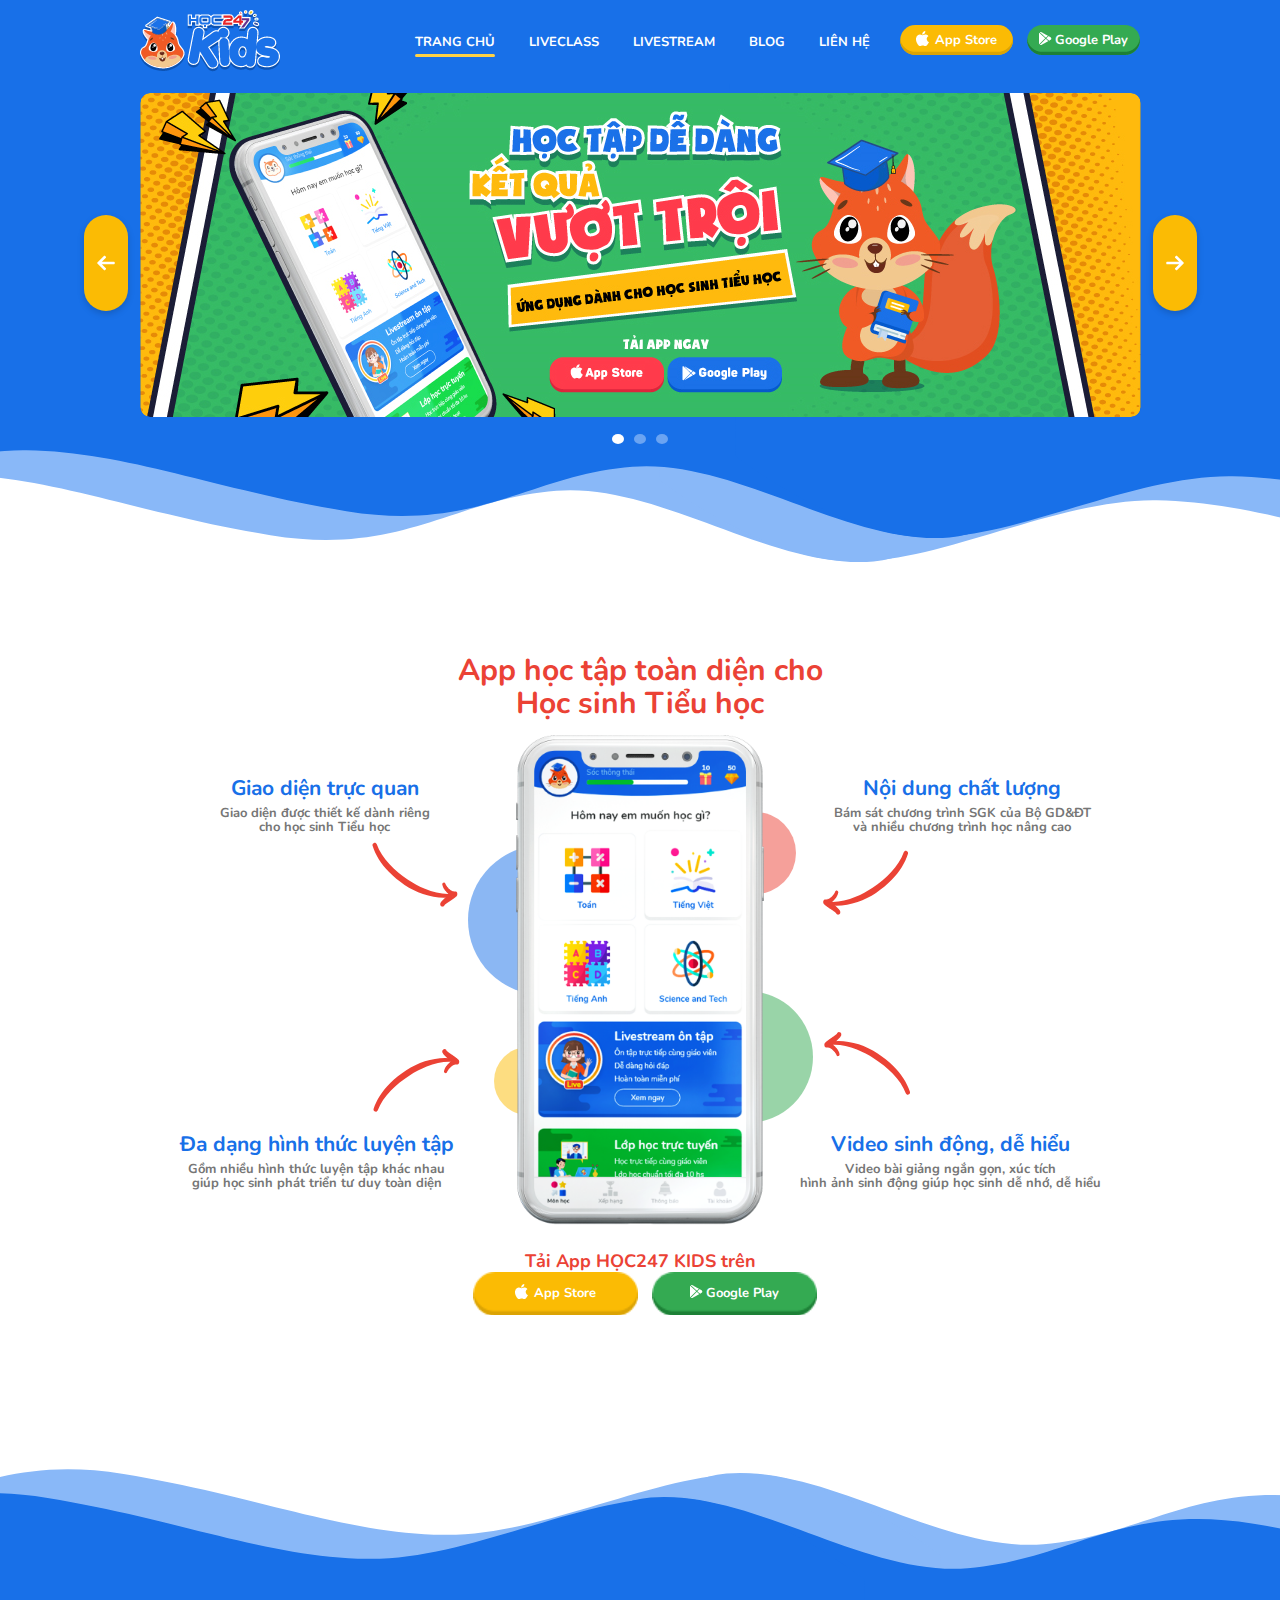
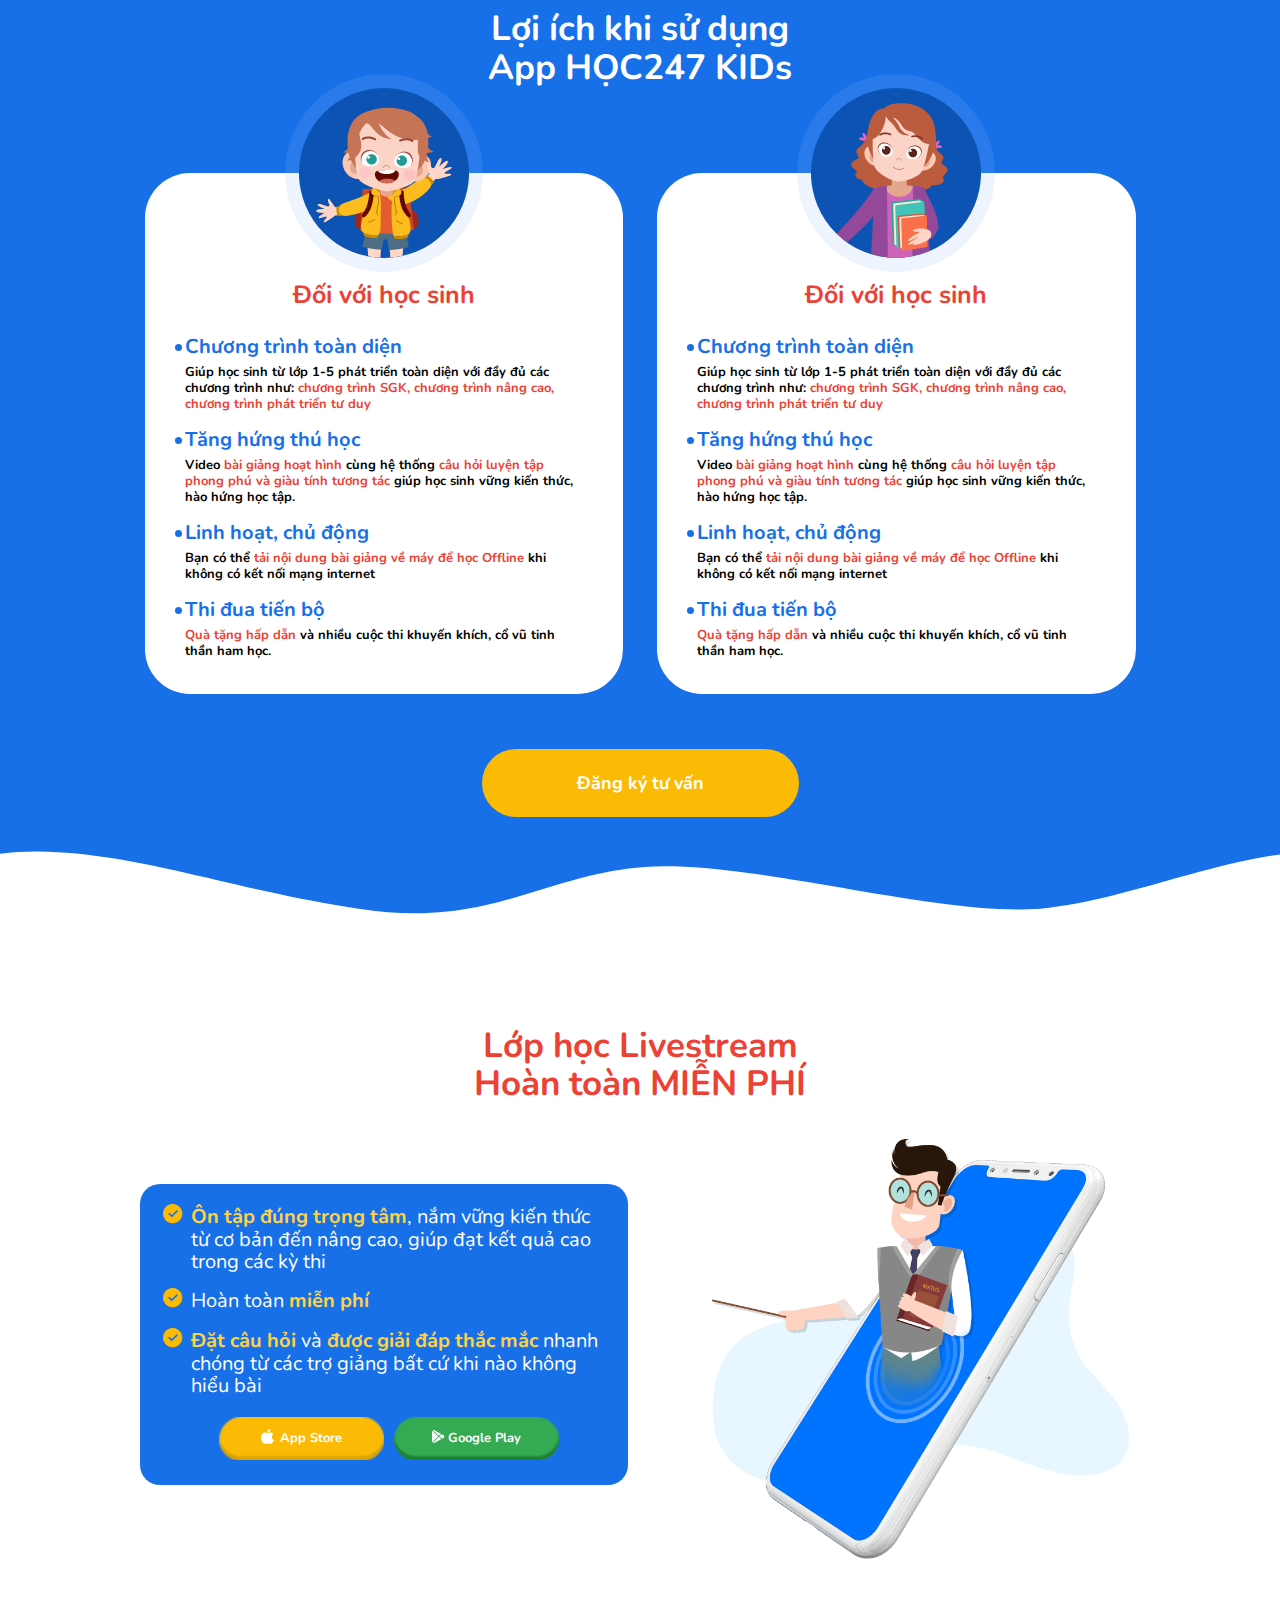
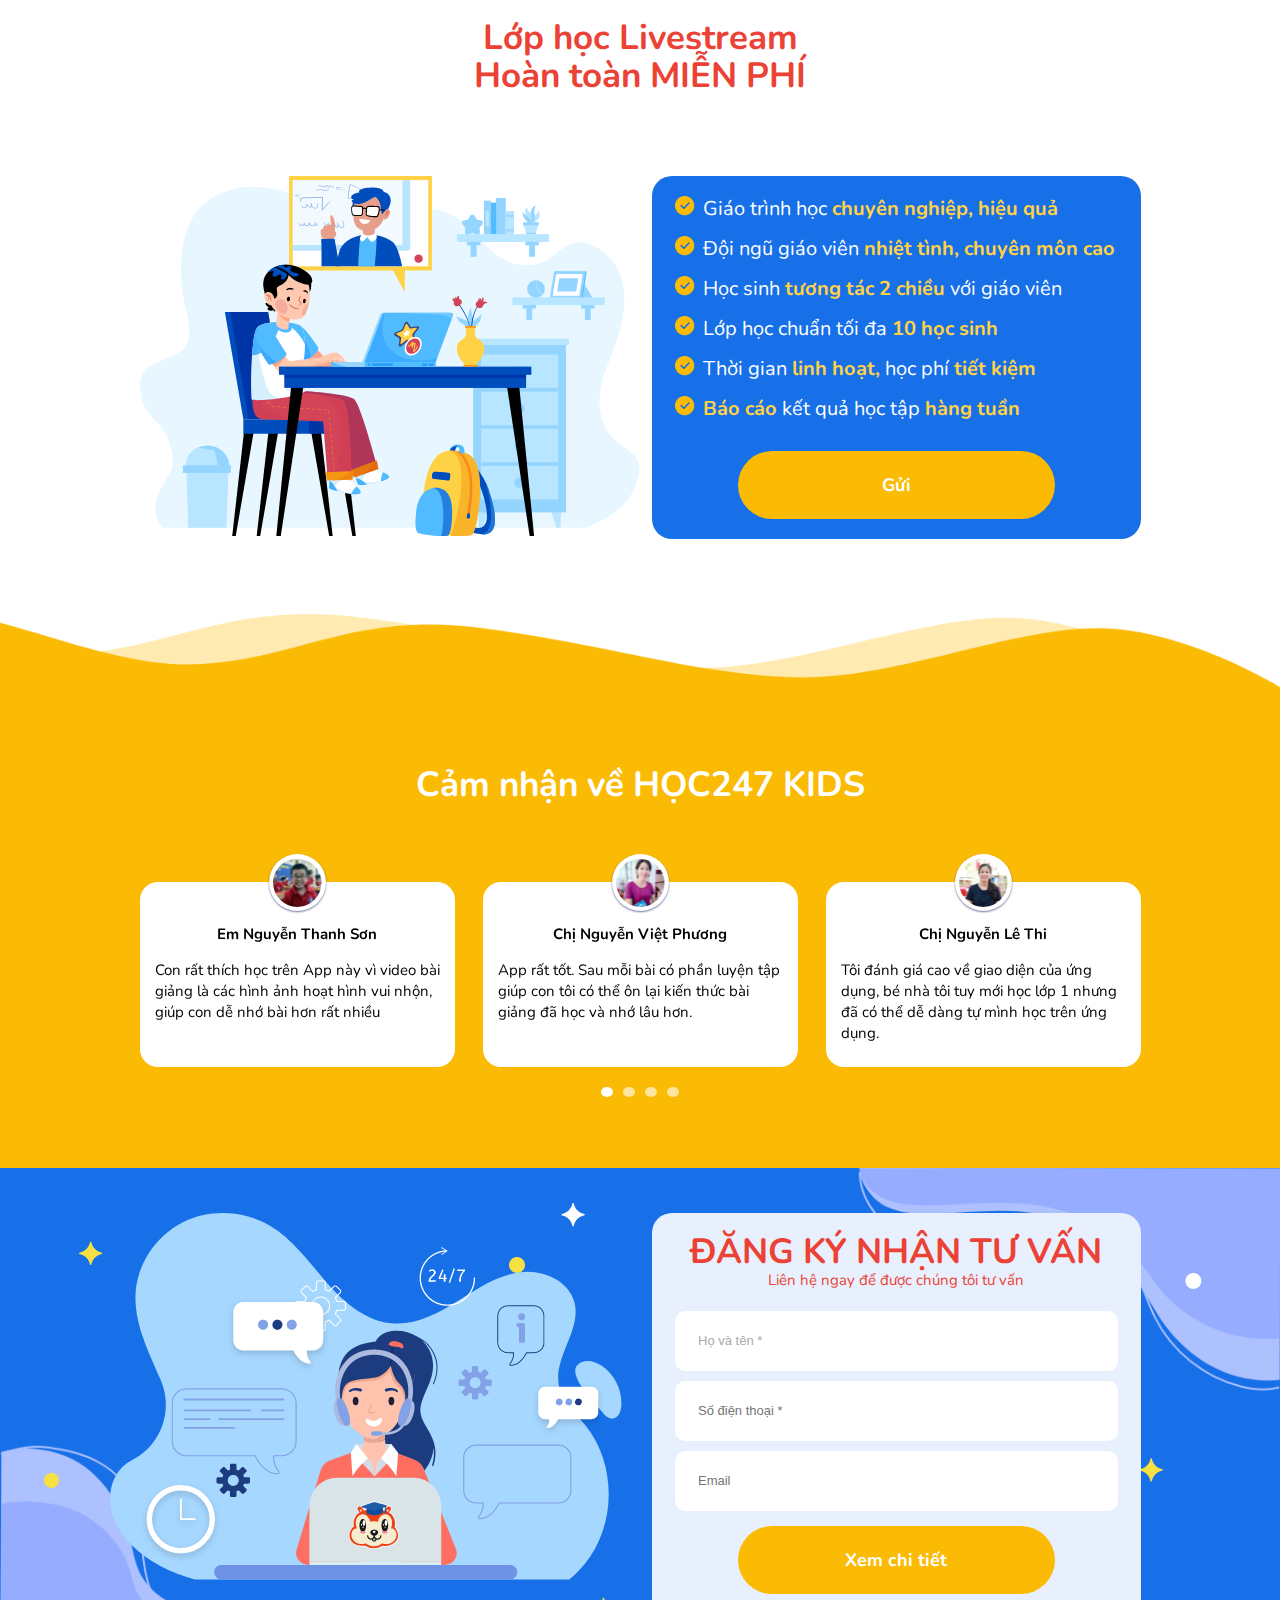
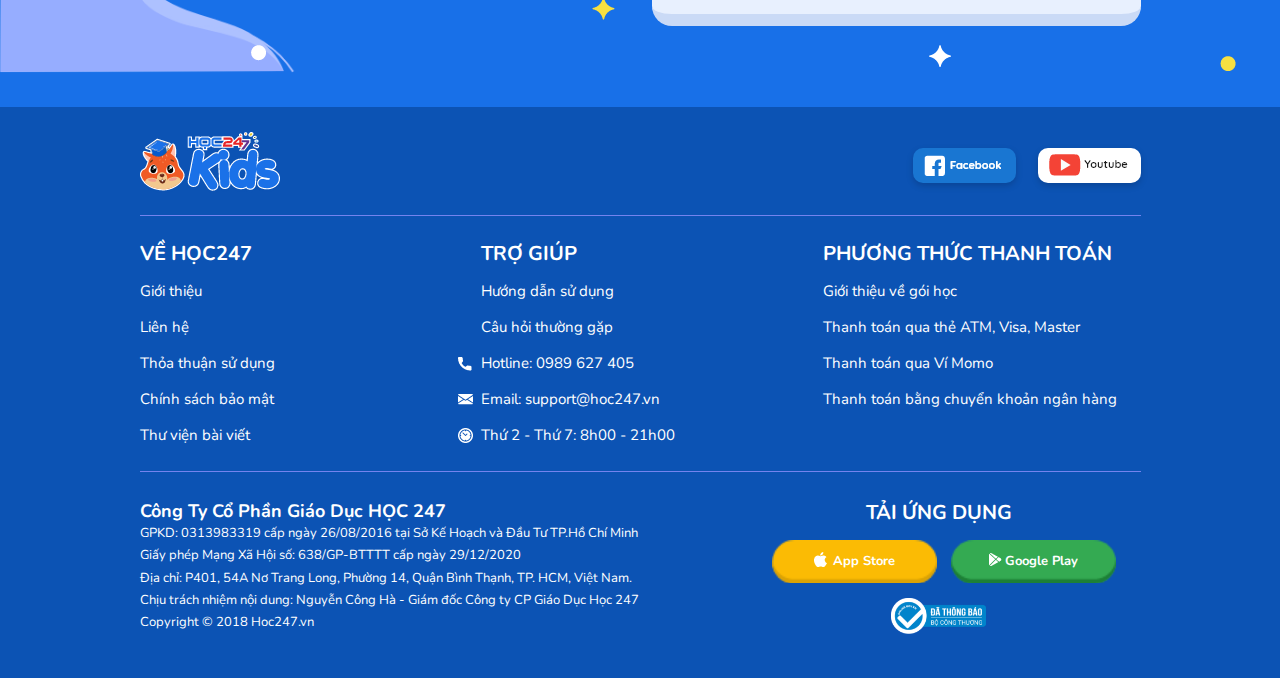
==== commit ff26ef8c: "saaa" ====
--- a/index.html
+++ b/index.html
@@ -12,8 +12,8 @@
    <body>
       <div class="wrapper">
          <!--HEADER-->
+         <div class="bg-header-home-01"></div>
          <header>
-            <div class="bg-header-home-01"></div>
             <!--TOP-->
             <div class="container relative">
                 <div class="row">
@@ -42,25 +42,27 @@
                             </div>
                         </div>
                     </div>
-
-                    <div class="banner-slider relative">
-                        <div class="slick-slider">
-                            <div class="slick-item">
-                                <img src="images/banner-1.png" />
-                            </div>
-                            <div class="slick-item">
-                                <img src="images/banner-1.png" />
-                            </div>
-                            <div class="slick-item">
-                                <img src="images/banner-1.png" />
-                            </div>
-                        </div>
-                    </div>
                 </div>
             </div>
          </header>
          <!--/HEADER-->
-
+         <div class="container">
+             <div class="row">
+                 <div class="banner-slider relative">
+                     <div class="slick-slider">
+                         <div class="slick-item">
+                             <img src="images/banner-1.png" />
+                         </div>
+                         <div class="slick-item">
+                             <img src="images/banner-1.png" />
+                         </div>
+                         <div class="slick-item">
+                             <img src="images/banner-1.png" />
+                         </div>
+                     </div>
+                 </div>
+             </div>
+         </div>
          <!--SHORT NEWS-->
          <div class="main-content">
              <div class="app-study-section">
@@ -102,7 +104,7 @@
                                  </div>
                                  <div class="title18Bold color-red title-installer">Tải App HỌC247 KIDS trên</div>
                              </div>
-                             <div class="app-store for-mobile">
+                             <div class="app-store">
                                  <a href="#" class="ios-app btn-orange-30 h43 title13Bold"><i></i>App Store</a>
                                  <a href="#" class="google-app btn-green-30 h43 title13Bold"><i></i>Google Play</a>
                              </div>
@@ -112,7 +114,7 @@
              </div>
 
              <div class="app-benefit-section">
-                 <div class="for-mobile middle-bg"></div>
+                 <div class="middle-bg"></div>
                  <div class="container relative">
                      <div class="title35Bold color-white center">Lợi ích khi sử dụng <br/>App HỌC247 KIDs</div>
                      <div class="row relative">
@@ -219,7 +221,7 @@
                                      <li><b class="title20Bold color-yellow">Báo cáo</b> kết quả học tập <b class="title20Bold color-yellow">hàng tuần</b></li>
                                  </ul>
                                  <div class="btn-register-orange">
-                                     <a href="#" class="btn-orange-68 title18Bold">Xem chi tiết</a>
+                                     <a href="#" class="btn-orange-68 title18Bold">Gửi</a>
                                  </div>
                              </div>
                          </div>
--- a/css/all.css
+++ b/css/all.css
@@ -1,4 +1,4 @@
 ﻿.color-blue{color:#1870e8 !important}.color-red{color:#eb4235 !important}.color-white{color:#fff !important}.color-yellow{color:#ffd245 !important}.color-green{color:#34aa52 !important}h1,h2,h3,h4,h5,h6,p,ul,blockquote,pre,a,abbr,acronym,address,big,cite,code,del,dfn,em,img,ins,kbd,q,s,samp,small,strike,strong,sub,sup,tt,var,b,u,center,dl,dt,dd,fieldset,form,label,legend,table,caption,tbody,tfoot,thead,tr,th,td,article,aside,canvas,details,embed,figure,figcaption,footer,header,hgroup,menu,nav,output,ruby,section,summary,time,mark,audio,video{margin:0;padding:0;border:0;font-size:100%;font:inherit;vertical-align:baseline}article,aside,details,figcaption,figure,footer,header,hgroup,menu,nav,section{display:block}body{margin:0;padding:0}ol,ul{list-style:none}blockquote,q{quotes:none}blockquote:before,blockquote:after,q:before,q:after{content:"";content:none}table{border-collapse:collapse;border-spacing:0}.clear{clear:both}a{outline:none}form,input,textarea{margin:0;padding:0;border:0;font-family:"NiveaOTFBook",Arial,Helvetica,sans-serif;color:#575859}.clearfix:before,.clearfix:after,.row:before,.row:after{content:" ";display:block;overflow:hidden;visibility:hidden;width:0;height:0}.row:after,.clearfix:after{clear:both}.row,.clearfix{zoom:1}.clear{clear:both;display:block;overflow:hidden;visibility:hidden;width:0;height:0}/*!
  *  Font Awesome 4.7.0 by @davegandy - http://fontawesome.io - @fontawesome
  *  License - http://fontawesome.io/license (Font: SIL OFL 1.1, CSS: MIT License)
- */@font-face{font-family:"FontAwesome";src:url("../fonts/fontawesome-webfont.eot?v=4.7.0");src:url("../fonts/fontawesome-webfont.eot?#iefix&v=4.7.0") format("embedded-opentype"),url("../fonts/fontawesome-webfont.woff2?v=4.7.0") format("woff2"),url("../fonts/fontawesome-webfont.woff?v=4.7.0") format("woff"),url("../fonts/fontawesome-webfont.ttf?v=4.7.0") format("truetype"),url("../fonts/fontawesome-webfont.svg?v=4.7.0#fontawesomeregular") format("svg");font-weight:normal;font-style:normal}.fa{display:inline-block;font:normal normal normal 14px/1 FontAwesome;font-size:inherit;text-rendering:auto;-webkit-font-smoothing:antialiased;-moz-osx-font-smoothing:grayscale}.fa-lg{font-size:1.33333333em;line-height:.75em;vertical-align:-15%}.fa-2x{font-size:2em}.fa-3x{font-size:3em}.fa-4x{font-size:4em}.fa-5x{font-size:5em}.fa-fw{width:1.28571429em;text-align:center}.fa-ul{padding-left:0;margin-left:2.14285714em;list-style-type:none}.fa-ul>li{position:relative}.fa-li{position:absolute;left:-2.14285714em;width:2.14285714em;top:.14285714em;text-align:center}.fa-li.fa-lg{left:-1.85714286em}.fa-border{padding:.2em .25em .15em;border:solid .08em #eee;border-radius:.1em}.fa-pull-left{float:left}.fa-pull-right{float:right}.fa.fa-pull-left{margin-right:.3em}.fa.fa-pull-right{margin-left:.3em}.pull-right{float:right}.pull-left{float:left}.fa.pull-left{margin-right:.3em}.fa.pull-right{margin-left:.3em}.fa-spin{-webkit-animation:fa-spin 2s infinite linear;animation:fa-spin 2s infinite linear}.fa-pulse{-webkit-animation:fa-spin 1s infinite steps(8);animation:fa-spin 1s infinite steps(8)}@-webkit-keyframes fa-spin{0%{-webkit-transform:rotate(0deg);transform:rotate(0deg)}100%{-webkit-transform:rotate(359deg);transform:rotate(359deg)}}@keyframes fa-spin{0%{-webkit-transform:rotate(0deg);transform:rotate(0deg)}100%{-webkit-transform:rotate(359deg);transform:rotate(359deg)}}.fa-rotate-90{-ms-filter:"progid:DXImageTransform.Microsoft.BasicImage(rotation=1)";-webkit-transform:rotate(90deg);-ms-transform:rotate(90deg);transform:rotate(90deg)}.fa-rotate-180{-ms-filter:"progid:DXImageTransform.Microsoft.BasicImage(rotation=2)";-webkit-transform:rotate(180deg);-ms-transform:rotate(180deg);transform:rotate(180deg)}.fa-rotate-270{-ms-filter:"progid:DXImageTransform.Microsoft.BasicImage(rotation=3)";-webkit-transform:rotate(270deg);-ms-transform:rotate(270deg);transform:rotate(270deg)}.fa-flip-horizontal{-ms-filter:"progid:DXImageTransform.Microsoft.BasicImage(rotation=0, mirror=1)";-webkit-transform:scale(-1, 1);-ms-transform:scale(-1, 1);transform:scale(-1, 1)}.fa-flip-vertical{-ms-filter:"progid:DXImageTransform.Microsoft.BasicImage(rotation=2, mirror=1)";-webkit-transform:scale(1, -1);-ms-transform:scale(1, -1);transform:scale(1, -1)}:root .fa-rotate-90,:root .fa-rotate-180,:root .fa-rotate-270,:root .fa-flip-horizontal,:root .fa-flip-vertical{filter:none}.fa-stack{position:relative;display:inline-block;width:2em;height:2em;line-height:2em;vertical-align:middle}.fa-stack-1x,.fa-stack-2x{position:absolute;left:0;width:100%;text-align:center}.fa-stack-1x{line-height:inherit}.fa-stack-2x{font-size:2em}.fa-inverse{color:#fff}.fa-glass:before{content:""}.fa-music:before{content:""}.fa-search:before{content:""}.fa-envelope-o:before{content:""}.fa-heart:before{content:""}.fa-star:before{content:""}.fa-star-o:before{content:""}.fa-user:before{content:""}.fa-film:before{content:""}.fa-th-large:before{content:""}.fa-th:before{content:""}.fa-th-list:before{content:""}.fa-check:before{content:""}.fa-remove:before,.fa-close:before,.fa-times:before{content:""}.fa-search-plus:before{content:""}.fa-search-minus:before{content:""}.fa-power-off:before{content:""}.fa-signal:before{content:""}.fa-gear:before,.fa-cog:before{content:""}.fa-trash-o:before{content:""}.fa-home:before{content:""}.fa-file-o:before{content:""}.fa-clock-o:before{content:""}.fa-road:before{content:""}.fa-download:before{content:""}.fa-arrow-circle-o-down:before{content:""}.fa-arrow-circle-o-up:before{content:""}.fa-inbox:before{content:""}.fa-play-circle-o:before{content:""}.fa-rotate-right:before,.fa-repeat:before{content:""}.fa-refresh:before{content:""}.fa-list-alt:before{content:""}.fa-lock:before{content:""}.fa-flag:before{content:""}.fa-headphones:before{content:""}.fa-volume-off:before{content:""}.fa-volume-down:before{content:""}.fa-volume-up:before{content:""}.fa-qrcode:before{content:""}.fa-barcode:before{content:""}.fa-tag:before{content:""}.fa-tags:before{content:""}.fa-book:before{content:""}.fa-bookmark:before{content:""}.fa-print:before{content:""}.fa-camera:before{content:""}.fa-font:before{content:""}.fa-bold:before{content:""}.fa-italic:before{content:""}.fa-text-height:before{content:""}.fa-text-width:before{content:""}.fa-align-left:before{content:""}.fa-align-center:before{content:""}.fa-align-right:before{content:""}.fa-align-justify:before{content:""}.fa-list:before{content:""}.fa-dedent:before,.fa-outdent:before{content:""}.fa-indent:before{content:""}.fa-video-camera:before{content:""}.fa-photo:before,.fa-image:before,.fa-picture-o:before{content:""}.fa-pencil:before{content:""}.fa-map-marker:before{content:""}.fa-adjust:before{content:""}.fa-tint:before{content:""}.fa-edit:before,.fa-pencil-square-o:before{content:""}.fa-share-square-o:before{content:""}.fa-check-square-o:before{content:""}.fa-arrows:before{content:""}.fa-step-backward:before{content:""}.fa-fast-backward:before{content:""}.fa-backward:before{content:""}.fa-play:before{content:""}.fa-pause:before{content:""}.fa-stop:before{content:""}.fa-forward:before{content:""}.fa-fast-forward:before{content:""}.fa-step-forward:before{content:""}.fa-eject:before{content:""}.fa-chevron-left:before{content:""}.fa-chevron-right:before{content:""}.fa-plus-circle:before{content:""}.fa-minus-circle:before{content:""}.fa-times-circle:before{content:""}.fa-check-circle:before{content:""}.fa-question-circle:before{content:""}.fa-info-circle:before{content:""}.fa-crosshairs:before{content:""}.fa-times-circle-o:before{content:""}.fa-check-circle-o:before{content:""}.fa-ban:before{content:""}.fa-arrow-left:before{content:""}.fa-arrow-right:before{content:""}.fa-arrow-up:before{content:""}.fa-arrow-down:before{content:""}.fa-mail-forward:before,.fa-share:before{content:""}.fa-expand:before{content:""}.fa-compress:before{content:""}.fa-plus:before{content:""}.fa-minus:before{content:""}.fa-asterisk:before{content:""}.fa-exclamation-circle:before{content:""}.fa-gift:before{content:""}.fa-leaf:before{content:""}.fa-fire:before{content:""}.fa-eye:before{content:""}.fa-eye-slash:before{content:""}.fa-warning:before,.fa-exclamation-triangle:before{content:""}.fa-plane:before{content:""}.fa-calendar:before{content:""}.fa-random:before{content:""}.fa-comment:before{content:""}.fa-magnet:before{content:""}.fa-chevron-up:before{content:""}.fa-chevron-down:before{content:""}.fa-retweet:before{content:""}.fa-shopping-cart:before{content:""}.fa-folder:before{content:""}.fa-folder-open:before{content:""}.fa-arrows-v:before{content:""}.fa-arrows-h:before{content:""}.fa-bar-chart-o:before,.fa-bar-chart:before{content:""}.fa-twitter-square:before{content:""}.fa-facebook-square:before{content:""}.fa-camera-retro:before{content:""}.fa-key:before{content:""}.fa-gears:before,.fa-cogs:before{content:""}.fa-comments:before{content:""}.fa-thumbs-o-up:before{content:""}.fa-thumbs-o-down:before{content:""}.fa-star-half:before{content:""}.fa-heart-o:before{content:""}.fa-sign-out:before{content:""}.fa-linkedin-square:before{content:""}.fa-thumb-tack:before{content:""}.fa-external-link:before{content:""}.fa-sign-in:before{content:""}.fa-trophy:before{content:""}.fa-github-square:before{content:""}.fa-upload:before{content:""}.fa-lemon-o:before{content:""}.fa-phone:before{content:""}.fa-square-o:before{content:""}.fa-bookmark-o:before{content:""}.fa-phone-square:before{content:""}.fa-twitter:before{content:""}.fa-facebook-f:before,.fa-facebook:before{content:""}.fa-github:before{content:""}.fa-unlock:before{content:""}.fa-credit-card:before{content:""}.fa-feed:before,.fa-rss:before{content:""}.fa-hdd-o:before{content:""}.fa-bullhorn:before{content:""}.fa-bell:before{content:""}.fa-certificate:before{content:""}.fa-hand-o-right:before{content:""}.fa-hand-o-left:before{content:""}.fa-hand-o-up:before{content:""}.fa-hand-o-down:before{content:""}.fa-arrow-circle-left:before{content:""}.fa-arrow-circle-right:before{content:""}.fa-arrow-circle-up:before{content:""}.fa-arrow-circle-down:before{content:""}.fa-globe:before{content:""}.fa-wrench:before{content:""}.fa-tasks:before{content:""}.fa-filter:before{content:""}.fa-briefcase:before{content:""}.fa-arrows-alt:before{content:""}.fa-group:before,.fa-users:before{content:""}.fa-chain:before,.fa-link:before{content:""}.fa-cloud:before{content:""}.fa-flask:before{content:""}.fa-cut:before,.fa-scissors:before{content:""}.fa-copy:before,.fa-files-o:before{content:""}.fa-paperclip:before{content:""}.fa-save:before,.fa-floppy-o:before{content:""}.fa-square:before{content:""}.fa-navicon:before,.fa-reorder:before,.fa-bars:before{content:""}.fa-list-ul:before{content:""}.fa-list-ol:before{content:""}.fa-strikethrough:before{content:""}.fa-underline:before{content:""}.fa-table:before{content:""}.fa-magic:before{content:""}.fa-truck:before{content:""}.fa-pinterest:before{content:""}.fa-pinterest-square:before{content:""}.fa-google-plus-square:before{content:""}.fa-google-plus:before{content:""}.fa-money:before{content:""}.fa-caret-down:before{content:""}.fa-caret-up:before{content:""}.fa-caret-left:before{content:""}.fa-caret-right:before{content:""}.fa-columns:before{content:""}.fa-unsorted:before,.fa-sort:before{content:""}.fa-sort-down:before,.fa-sort-desc:before{content:""}.fa-sort-up:before,.fa-sort-asc:before{content:""}.fa-envelope:before{content:""}.fa-linkedin:before{content:""}.fa-rotate-left:before,.fa-undo:before{content:""}.fa-legal:before,.fa-gavel:before{content:""}.fa-dashboard:before,.fa-tachometer:before{content:""}.fa-comment-o:before{content:""}.fa-comments-o:before{content:""}.fa-flash:before,.fa-bolt:before{content:""}.fa-sitemap:before{content:""}.fa-umbrella:before{content:""}.fa-paste:before,.fa-clipboard:before{content:""}.fa-lightbulb-o:before{content:""}.fa-exchange:before{content:""}.fa-cloud-download:before{content:""}.fa-cloud-upload:before{content:""}.fa-user-md:before{content:""}.fa-stethoscope:before{content:""}.fa-suitcase:before{content:""}.fa-bell-o:before{content:""}.fa-coffee:before{content:""}.fa-cutlery:before{content:""}.fa-file-text-o:before{content:""}.fa-building-o:before{content:""}.fa-hospital-o:before{content:""}.fa-ambulance:before{content:""}.fa-medkit:before{content:""}.fa-fighter-jet:before{content:""}.fa-beer:before{content:""}.fa-h-square:before{content:""}.fa-plus-square:before{content:""}.fa-angle-double-left:before{content:""}.fa-angle-double-right:before{content:""}.fa-angle-double-up:before{content:""}.fa-angle-double-down:before{content:""}.fa-angle-left:before{content:""}.fa-angle-right:before{content:""}.fa-angle-up:before{content:""}.fa-angle-down:before{content:""}.fa-desktop:before{content:""}.fa-laptop:before{content:""}.fa-tablet:before{content:""}.fa-mobile-phone:before,.fa-mobile:before{content:""}.fa-circle-o:before{content:""}.fa-quote-left:before{content:""}.fa-quote-right:before{content:""}.fa-spinner:before{content:""}.fa-circle:before{content:""}.fa-mail-reply:before,.fa-reply:before{content:""}.fa-github-alt:before{content:""}.fa-folder-o:before{content:""}.fa-folder-open-o:before{content:""}.fa-smile-o:before{content:""}.fa-frown-o:before{content:""}.fa-meh-o:before{content:""}.fa-gamepad:before{content:""}.fa-keyboard-o:before{content:""}.fa-flag-o:before{content:""}.fa-flag-checkered:before{content:""}.fa-terminal:before{content:""}.fa-code:before{content:""}.fa-mail-reply-all:before,.fa-reply-all:before{content:""}.fa-star-half-empty:before,.fa-star-half-full:before,.fa-star-half-o:before{content:""}.fa-location-arrow:before{content:""}.fa-crop:before{content:""}.fa-code-fork:before{content:""}.fa-unlink:before,.fa-chain-broken:before{content:""}.fa-question:before{content:""}.fa-info:before{content:""}.fa-exclamation:before{content:""}.fa-superscript:before{content:""}.fa-subscript:before{content:""}.fa-eraser:before{content:""}.fa-puzzle-piece:before{content:""}.fa-microphone:before{content:""}.fa-microphone-slash:before{content:""}.fa-shield:before{content:""}.fa-calendar-o:before{content:""}.fa-fire-extinguisher:before{content:""}.fa-rocket:before{content:""}.fa-maxcdn:before{content:""}.fa-chevron-circle-left:before{content:""}.fa-chevron-circle-right:before{content:""}.fa-chevron-circle-up:before{content:""}.fa-chevron-circle-down:before{content:""}.fa-html5:before{content:""}.fa-css3:before{content:""}.fa-anchor:before{content:""}.fa-unlock-alt:before{content:""}.fa-bullseye:before{content:""}.fa-ellipsis-h:before{content:""}.fa-ellipsis-v:before{content:""}.fa-rss-square:before{content:""}.fa-play-circle:before{content:""}.fa-ticket:before{content:""}.fa-minus-square:before{content:""}.fa-minus-square-o:before{content:""}.fa-level-up:before{content:""}.fa-level-down:before{content:""}.fa-check-square:before{content:""}.fa-pencil-square:before{content:""}.fa-external-link-square:before{content:""}.fa-share-square:before{content:""}.fa-compass:before{content:""}.fa-toggle-down:before,.fa-caret-square-o-down:before{content:""}.fa-toggle-up:before,.fa-caret-square-o-up:before{content:""}.fa-toggle-right:before,.fa-caret-square-o-right:before{content:""}.fa-euro:before,.fa-eur:before{content:""}.fa-gbp:before{content:""}.fa-dollar:before,.fa-usd:before{content:""}.fa-rupee:before,.fa-inr:before{content:""}.fa-cny:before,.fa-rmb:before,.fa-yen:before,.fa-jpy:before{content:""}.fa-ruble:before,.fa-rouble:before,.fa-rub:before{content:""}.fa-won:before,.fa-krw:before{content:""}.fa-bitcoin:before,.fa-btc:before{content:""}.fa-file:before{content:""}.fa-file-text:before{content:""}.fa-sort-alpha-asc:before{content:""}.fa-sort-alpha-desc:before{content:""}.fa-sort-amount-asc:before{content:""}.fa-sort-amount-desc:before{content:""}.fa-sort-numeric-asc:before{content:""}.fa-sort-numeric-desc:before{content:""}.fa-thumbs-up:before{content:""}.fa-thumbs-down:before{content:""}.fa-youtube-square:before{content:""}.fa-youtube:before{content:""}.fa-xing:before{content:""}.fa-xing-square:before{content:""}.fa-youtube-play:before{content:""}.fa-dropbox:before{content:""}.fa-stack-overflow:before{content:""}.fa-instagram:before{content:""}.fa-flickr:before{content:""}.fa-adn:before{content:""}.fa-bitbucket:before{content:""}.fa-bitbucket-square:before{content:""}.fa-tumblr:before{content:""}.fa-tumblr-square:before{content:""}.fa-long-arrow-down:before{content:""}.fa-long-arrow-up:before{content:""}.fa-long-arrow-left:before{content:""}.fa-long-arrow-right:before{content:""}.fa-apple:before{content:""}.fa-windows:before{content:""}.fa-android:before{content:""}.fa-linux:before{content:""}.fa-dribbble:before{content:""}.fa-skype:before{content:""}.fa-foursquare:before{content:""}.fa-trello:before{content:""}.fa-female:before{content:""}.fa-male:before{content:""}.fa-gittip:before,.fa-gratipay:before{content:""}.fa-sun-o:before{content:""}.fa-moon-o:before{content:""}.fa-archive:before{content:""}.fa-bug:before{content:""}.fa-vk:before{content:""}.fa-weibo:before{content:""}.fa-renren:before{content:""}.fa-pagelines:before{content:""}.fa-stack-exchange:before{content:""}.fa-arrow-circle-o-right:before{content:""}.fa-arrow-circle-o-left:before{content:""}.fa-toggle-left:before,.fa-caret-square-o-left:before{content:""}.fa-dot-circle-o:before{content:""}.fa-wheelchair:before{content:""}.fa-vimeo-square:before{content:""}.fa-turkish-lira:before,.fa-try:before{content:""}.fa-plus-square-o:before{content:""}.fa-space-shuttle:before{content:""}.fa-slack:before{content:""}.fa-envelope-square:before{content:""}.fa-wordpress:before{content:""}.fa-openid:before{content:""}.fa-institution:before,.fa-bank:before,.fa-university:before{content:""}.fa-mortar-board:before,.fa-graduation-cap:before{content:""}.fa-yahoo:before{content:""}.fa-google:before{content:""}.fa-reddit:before{content:""}.fa-reddit-square:before{content:""}.fa-stumbleupon-circle:before{content:""}.fa-stumbleupon:before{content:""}.fa-delicious:before{content:""}.fa-digg:before{content:""}.fa-pied-piper-pp:before{content:""}.fa-pied-piper-alt:before{content:""}.fa-drupal:before{content:""}.fa-joomla:before{content:""}.fa-language:before{content:""}.fa-fax:before{content:""}.fa-building:before{content:""}.fa-child:before{content:""}.fa-paw:before{content:""}.fa-spoon:before{content:""}.fa-cube:before{content:""}.fa-cubes:before{content:""}.fa-behance:before{content:""}.fa-behance-square:before{content:""}.fa-steam:before{content:""}.fa-steam-square:before{content:""}.fa-recycle:before{content:""}.fa-automobile:before,.fa-car:before{content:""}.fa-cab:before,.fa-taxi:before{content:""}.fa-tree:before{content:""}.fa-spotify:before{content:""}.fa-deviantart:before{content:""}.fa-soundcloud:before{content:""}.fa-database:before{content:""}.fa-file-pdf-o:before{content:""}.fa-file-word-o:before{content:""}.fa-file-excel-o:before{content:""}.fa-file-powerpoint-o:before{content:""}.fa-file-photo-o:before,.fa-file-picture-o:before,.fa-file-image-o:before{content:""}.fa-file-zip-o:before,.fa-file-archive-o:before{content:""}.fa-file-sound-o:before,.fa-file-audio-o:before{content:""}.fa-file-movie-o:before,.fa-file-video-o:before{content:""}.fa-file-code-o:before{content:""}.fa-vine:before{content:""}.fa-codepen:before{content:""}.fa-jsfiddle:before{content:""}.fa-life-bouy:before,.fa-life-buoy:before,.fa-life-saver:before,.fa-support:before,.fa-life-ring:before{content:""}.fa-circle-o-notch:before{content:""}.fa-ra:before,.fa-resistance:before,.fa-rebel:before{content:""}.fa-ge:before,.fa-empire:before{content:""}.fa-git-square:before{content:""}.fa-git:before{content:""}.fa-y-combinator-square:before,.fa-yc-square:before,.fa-hacker-news:before{content:""}.fa-tencent-weibo:before{content:""}.fa-qq:before{content:""}.fa-wechat:before,.fa-weixin:before{content:""}.fa-send:before,.fa-paper-plane:before{content:""}.fa-send-o:before,.fa-paper-plane-o:before{content:""}.fa-history:before{content:""}.fa-circle-thin:before{content:""}.fa-header:before{content:""}.fa-paragraph:before{content:""}.fa-sliders:before{content:""}.fa-share-alt:before{content:""}.fa-share-alt-square:before{content:""}.fa-bomb:before{content:""}.fa-soccer-ball-o:before,.fa-futbol-o:before{content:""}.fa-tty:before{content:""}.fa-binoculars:before{content:""}.fa-plug:before{content:""}.fa-slideshare:before{content:""}.fa-twitch:before{content:""}.fa-yelp:before{content:""}.fa-newspaper-o:before{content:""}.fa-wifi:before{content:""}.fa-calculator:before{content:""}.fa-paypal:before{content:""}.fa-google-wallet:before{content:""}.fa-cc-visa:before{content:""}.fa-cc-mastercard:before{content:""}.fa-cc-discover:before{content:""}.fa-cc-amex:before{content:""}.fa-cc-paypal:before{content:""}.fa-cc-stripe:before{content:""}.fa-bell-slash:before{content:""}.fa-bell-slash-o:before{content:""}.fa-trash:before{content:""}.fa-copyright:before{content:""}.fa-at:before{content:""}.fa-eyedropper:before{content:""}.fa-paint-brush:before{content:""}.fa-birthday-cake:before{content:""}.fa-area-chart:before{content:""}.fa-pie-chart:before{content:""}.fa-line-chart:before{content:""}.fa-lastfm:before{content:""}.fa-lastfm-square:before{content:""}.fa-toggle-off:before{content:""}.fa-toggle-on:before{content:""}.fa-bicycle:before{content:""}.fa-bus:before{content:""}.fa-ioxhost:before{content:""}.fa-angellist:before{content:""}.fa-cc:before{content:""}.fa-shekel:before,.fa-sheqel:before,.fa-ils:before{content:""}.fa-meanpath:before{content:""}.fa-buysellads:before{content:""}.fa-connectdevelop:before{content:""}.fa-dashcube:before{content:""}.fa-forumbee:before{content:""}.fa-leanpub:before{content:""}.fa-sellsy:before{content:""}.fa-shirtsinbulk:before{content:""}.fa-simplybuilt:before{content:""}.fa-skyatlas:before{content:""}.fa-cart-plus:before{content:""}.fa-cart-arrow-down:before{content:""}.fa-diamond:before{content:""}.fa-ship:before{content:""}.fa-user-secret:before{content:""}.fa-motorcycle:before{content:""}.fa-street-view:before{content:""}.fa-heartbeat:before{content:""}.fa-venus:before{content:""}.fa-mars:before{content:""}.fa-mercury:before{content:""}.fa-intersex:before,.fa-transgender:before{content:""}.fa-transgender-alt:before{content:""}.fa-venus-double:before{content:""}.fa-mars-double:before{content:""}.fa-venus-mars:before{content:""}.fa-mars-stroke:before{content:""}.fa-mars-stroke-v:before{content:""}.fa-mars-stroke-h:before{content:""}.fa-neuter:before{content:""}.fa-genderless:before{content:""}.fa-facebook-official:before{content:""}.fa-pinterest-p:before{content:""}.fa-whatsapp:before{content:""}.fa-server:before{content:""}.fa-user-plus:before{content:""}.fa-user-times:before{content:""}.fa-hotel:before,.fa-bed:before{content:""}.fa-viacoin:before{content:""}.fa-train:before{content:""}.fa-subway:before{content:""}.fa-medium:before{content:""}.fa-yc:before,.fa-y-combinator:before{content:""}.fa-optin-monster:before{content:""}.fa-opencart:before{content:""}.fa-expeditedssl:before{content:""}.fa-battery-4:before,.fa-battery:before,.fa-battery-full:before{content:""}.fa-battery-3:before,.fa-battery-three-quarters:before{content:""}.fa-battery-2:before,.fa-battery-half:before{content:""}.fa-battery-1:before,.fa-battery-quarter:before{content:""}.fa-battery-0:before,.fa-battery-empty:before{content:""}.fa-mouse-pointer:before{content:""}.fa-i-cursor:before{content:""}.fa-object-group:before{content:""}.fa-object-ungroup:before{content:""}.fa-sticky-note:before{content:""}.fa-sticky-note-o:before{content:""}.fa-cc-jcb:before{content:""}.fa-cc-diners-club:before{content:""}.fa-clone:before{content:""}.fa-balance-scale:before{content:""}.fa-hourglass-o:before{content:""}.fa-hourglass-1:before,.fa-hourglass-start:before{content:""}.fa-hourglass-2:before,.fa-hourglass-half:before{content:""}.fa-hourglass-3:before,.fa-hourglass-end:before{content:""}.fa-hourglass:before{content:""}.fa-hand-grab-o:before,.fa-hand-rock-o:before{content:""}.fa-hand-stop-o:before,.fa-hand-paper-o:before{content:""}.fa-hand-scissors-o:before{content:""}.fa-hand-lizard-o:before{content:""}.fa-hand-spock-o:before{content:""}.fa-hand-pointer-o:before{content:""}.fa-hand-peace-o:before{content:""}.fa-trademark:before{content:""}.fa-registered:before{content:""}.fa-creative-commons:before{content:""}.fa-gg:before{content:""}.fa-gg-circle:before{content:""}.fa-tripadvisor:before{content:""}.fa-odnoklassniki:before{content:""}.fa-odnoklassniki-square:before{content:""}.fa-get-pocket:before{content:""}.fa-wikipedia-w:before{content:""}.fa-safari:before{content:""}.fa-chrome:before{content:""}.fa-firefox:before{content:""}.fa-opera:before{content:""}.fa-internet-explorer:before{content:""}.fa-tv:before,.fa-television:before{content:""}.fa-contao:before{content:""}.fa-500px:before{content:""}.fa-amazon:before{content:""}.fa-calendar-plus-o:before{content:""}.fa-calendar-minus-o:before{content:""}.fa-calendar-times-o:before{content:""}.fa-calendar-check-o:before{content:""}.fa-industry:before{content:""}.fa-map-pin:before{content:""}.fa-map-signs:before{content:""}.fa-map-o:before{content:""}.fa-map:before{content:""}.fa-commenting:before{content:""}.fa-commenting-o:before{content:""}.fa-houzz:before{content:""}.fa-vimeo:before{content:""}.fa-black-tie:before{content:""}.fa-fonticons:before{content:""}.fa-reddit-alien:before{content:""}.fa-edge:before{content:""}.fa-credit-card-alt:before{content:""}.fa-codiepie:before{content:""}.fa-modx:before{content:""}.fa-fort-awesome:before{content:""}.fa-usb:before{content:""}.fa-product-hunt:before{content:""}.fa-mixcloud:before{content:""}.fa-scribd:before{content:""}.fa-pause-circle:before{content:""}.fa-pause-circle-o:before{content:""}.fa-stop-circle:before{content:""}.fa-stop-circle-o:before{content:""}.fa-shopping-bag:before{content:""}.fa-shopping-basket:before{content:""}.fa-hashtag:before{content:""}.fa-bluetooth:before{content:""}.fa-bluetooth-b:before{content:""}.fa-percent:before{content:""}.fa-gitlab:before{content:""}.fa-wpbeginner:before{content:""}.fa-wpforms:before{content:""}.fa-envira:before{content:""}.fa-universal-access:before{content:""}.fa-wheelchair-alt:before{content:""}.fa-question-circle-o:before{content:""}.fa-blind:before{content:""}.fa-audio-description:before{content:""}.fa-volume-control-phone:before{content:""}.fa-braille:before{content:""}.fa-assistive-listening-systems:before{content:""}.fa-asl-interpreting:before,.fa-american-sign-language-interpreting:before{content:""}.fa-deafness:before,.fa-hard-of-hearing:before,.fa-deaf:before{content:""}.fa-glide:before{content:""}.fa-glide-g:before{content:""}.fa-signing:before,.fa-sign-language:before{content:""}.fa-low-vision:before{content:""}.fa-viadeo:before{content:""}.fa-viadeo-square:before{content:""}.fa-snapchat:before{content:""}.fa-snapchat-ghost:before{content:""}.fa-snapchat-square:before{content:""}.fa-pied-piper:before{content:""}.fa-first-order:before{content:""}.fa-yoast:before{content:""}.fa-themeisle:before{content:""}.fa-google-plus-circle:before,.fa-google-plus-official:before{content:""}.fa-fa:before,.fa-font-awesome:before{content:""}.fa-handshake-o:before{content:""}.fa-envelope-open:before{content:""}.fa-envelope-open-o:before{content:""}.fa-linode:before{content:""}.fa-address-book:before{content:""}.fa-address-book-o:before{content:""}.fa-vcard:before,.fa-address-card:before{content:""}.fa-vcard-o:before,.fa-address-card-o:before{content:""}.fa-user-circle:before{content:""}.fa-user-circle-o:before{content:""}.fa-user-o:before{content:""}.fa-id-badge:before{content:""}.fa-drivers-license:before,.fa-id-card:before{content:""}.fa-drivers-license-o:before,.fa-id-card-o:before{content:""}.fa-quora:before{content:""}.fa-free-code-camp:before{content:""}.fa-telegram:before{content:""}.fa-thermometer-4:before,.fa-thermometer:before,.fa-thermometer-full:before{content:""}.fa-thermometer-3:before,.fa-thermometer-three-quarters:before{content:""}.fa-thermometer-2:before,.fa-thermometer-half:before{content:""}.fa-thermometer-1:before,.fa-thermometer-quarter:before{content:""}.fa-thermometer-0:before,.fa-thermometer-empty:before{content:""}.fa-shower:before{content:""}.fa-bathtub:before,.fa-s15:before,.fa-bath:before{content:""}.fa-podcast:before{content:""}.fa-window-maximize:before{content:""}.fa-window-minimize:before{content:""}.fa-window-restore:before{content:""}.fa-times-rectangle:before,.fa-window-close:before{content:""}.fa-times-rectangle-o:before,.fa-window-close-o:before{content:""}.fa-bandcamp:before{content:""}.fa-grav:before{content:""}.fa-etsy:before{content:""}.fa-imdb:before{content:""}.fa-ravelry:before{content:""}.fa-eercast:before{content:""}.fa-microchip:before{content:""}.fa-snowflake-o:before{content:""}.fa-superpowers:before{content:""}.fa-wpexplorer:before{content:""}.fa-meetup:before{content:""}.sr-only{position:absolute;width:1px;height:1px;padding:0;margin:-1px;overflow:hidden;clip:rect(0, 0, 0, 0);border:0}.sr-only-focusable:active,.sr-only-focusable:focus{position:static;width:auto;height:auto;margin:0;overflow:visible;clip:auto}.hasScrollingBar{position:relative;height:100vh;overflow-x:hidden;scroll-behavior:smooth}.hasScrollingBar::-webkit-scrollbar{width:5px;height:0}.hasScrollingBar::-webkit-scrollbar-track{margin:0px 15px 0}.hasScrollingBar::-webkit-scrollbar-thumb{background:#3e6bb2;border-radius:5px;margin-right:10px;box-shadow:none}.hasScrollingBar:hover::-webkit-scrollbar-thumb{background:#3e6bb2}.hasScrollingBar::-webkit-scrollbar-thumb:hover{background:rgba(255,255,255,.55)}.checkbox-control,.radio-control{width:100%;position:relative;display:block;min-height:23px;padding-right:25px}.checkbox-control [type=checkbox]:not(:checked),.checkbox-control [type=radio]:not(:checked),.radio-control [type=checkbox]:not(:checked),.radio-control [type=radio]:not(:checked){position:absolute;pointer-events:none;opacity:0}.checkbox-control [type=checkbox]:checked,.checkbox-control [type=radio]:checked,.radio-control [type=checkbox]:checked,.radio-control [type=radio]:checked{position:absolute;pointer-events:none;opacity:0}.checkbox-control:focus,.radio-control:focus{outline:none}.checkbox-control:active,.radio-control:active{outline:none}.checkbox-control .custom-control-input:focus~.custom-control-label::before,.radio-control .custom-control-input:focus~.custom-control-label::before{box-shadow:none}.checkbox-control input:checked~label:before,.radio-control input:checked~label:before{background:url("../images/icons/shapes-and-symbols.png") 7px center no-repeat transparent !important}.checkbox-control label:before,.radio-control label:before{content:"";background:transparent;border:solid 1px #e2e2e2;outline:none;border-radius:5px;width:31px;position:absolute;height:31px}.checkbox-control label span,.radio-control label span{padding-left:35px;padding-top:0;display:inline-block;font-size:13px;line-height:17px}.checkbox-control label a,.radio-control label a{color:#118aef}.checkbox-control span.s-label,.radio-control span.s-label{font-family:"Nunito",sans-serif;font-size:14px;line-height:24px;font-weight:400;position:relative;margin-left:35px;cursor:pointer;top:0}.checkbox-control.w24px label:before,.radio-control.w24px label:before{width:24px;height:24px}.checkbox-control.w24px input:checked~label:before,.radio-control.w24px input:checked~label:before{background:url(../images/icons/shapes-and-symbols.png) 5px center no-repeat transparent !important;background-size:16px !important}.checkbox-control.w24px label span,.radio-control.w24px label span{padding-left:35px;padding-top:5px}.checkbox-control.w20px,.radio-control.w20px{min-height:20px}.checkbox-control.w20px label:before,.radio-control.w20px label:before{width:20px;height:20px}.checkbox-control.w20px input:checked~label:before,.radio-control.w20px input:checked~label:before{background:url(../images/icons/shapes-and-symbols.png) 4px center no-repeat transparent !important;background-size:12px !important}.checkbox-control.w20px label span,.radio-control.w20px label span{padding-left:32px;padding-top:0}.checkbox-control.w28 label:before,.checkbox-control.w28 label:after,.radio-control.w28 label:before,.radio-control.w28 label:after{content:"";width:28px;height:28px;top:50%;margin-top:-14px}.checkbox-control.w28 input:checked~label:before,.radio-control.w28 input:checked~label:before{background:transparent !important}.checkbox-control.w28 input:checked~label:after,.radio-control.w28 input:checked~label:after{position:absolute}.dropdown-toggle::after{border-top:6px solid;border-right:6px solid transparent;border-bottom:0;border-left:6px solid transparent}.common-text-field[type=text]{height:35px;border-radius:5px;padding-left:15px}.common-text-field[type=text]::-webkit-input-placeholder{color:#333}.common-text-field[type=text]:-moz-placeholder{color:#333;opacity:1}.common-text-field[type=text]::-moz-placeholder{color:#333;opacity:1}.common-text-field[type=text]:-ms-input-placeholder{color:#333}.common-text-field[type=text]::-ms-input-placeholder{color:#333}.common-text-field[type=text]::placeholder{color:#333}.toggle-style input[type=checkbox]{height:0;width:0;visibility:hidden}.toggle-style label{cursor:pointer;text-indent:-9999px;width:42px;height:21px;background:#fff;display:block;border-radius:13px;border:1px solid #e2e2e2;position:relative;top:5px;margin-right:3px}.toggle-style label:after{content:"";position:absolute;top:0px;left:0px;width:21px;height:21px;background:#e2e2e2;border-radius:90px;transition:.3s}.toggle-style input:checked+label{background:#fff}.toggle-style input:checked+label:after{left:100%;transform:translateX(-100%);background:#118aef}.toggle-style label:active:after{width:21px}.toggle-style label{display:inline-block}.toggle-style span{font-size:13px}.small-chk .checkbox-control label:before{width:20px;height:20px}.small-chk .checkbox-control label span{font-size:15px;padding-left:32px;padding-top:1px;line-height:23px}.small-chk .checkbox-control input:checked~label:before{background-size:12px !important;background-position:center !important}.btn-orange-30{background:url(../images/btn-orange-30.png) no-repeat;height:30px;width:100%;min-width:113px;display:inline-block}.btn-orange-30.h43{height:43px;line-height:43px;min-width:165px;background-size:cover}.btn-orange-68{background:url(../images/btn-orange-68.png) no-repeat;height:68px;line-height:68px;min-width:317px;text-align:center;display:inline-block;color:#fff}.btn-green-30{background:url(../images/btn-green-30.png) no-repeat;height:30px;width:100%;min-width:113px;display:inline-block}.btn-green-30.h43{height:43px;line-height:43px;min-width:165px;background-size:cover}.custom-button-checkbox{border:1px solid #eee;display:inline-block;border-radius:5px;position:relative;overflow:hidden}.custom-button-checkbox .checkbox-item{display:inline-block;position:relative;cursor:pointer;font-size:29px;user-select:none;padding-left:40px;background:#fafbfc;float:left;width:50px;height:40px}.custom-button-checkbox .checkbox-item:last-child:after{display:none}.custom-button-checkbox .checkbox-item:after{content:"";display:inline-block;height:26px;width:1px;background:#e2e2e2;position:relative;z-index:1;float:right;margin-top:2px}.custom-button-checkbox .checkbox-item input{position:absolute;opacity:0;cursor:pointer;height:0;width:0}.custom-button-checkbox .checkbox-item .checkmark{position:absolute;top:0;left:0;width:50px;height:40px;background:#fafbfc}.custom-button-checkbox .checkbox-item:hover .checkmark{background:#ccc}.custom-button-checkbox .checkbox-item .checkmark:after{content:"";position:absolute;display:none}.custom-button-checkbox .checkbox-item .checkmark:after{top:50%;left:50%;width:5px;height:10px;border:solid #fff;border-width:0 3px 3px 0;transform:translate(-50%, -50%) rotate(45deg)}.custom-button-checkbox .checkbox-item input:checked~.checkmark{background:#0ab410}.custom-select{background:#fff url(../images/icons/arrow-select.svg) no-repeat right .75rem center;display:inline-block;width:100%;padding:.375rem 1.75rem .375rem .75rem;line-height:1.5;color:#bcbcbc;vertical-align:middle;background-size:6px;height:40px;width:100%;font-family:"Nunito",sans-serif;font-size:13px;line-height:1.1;font-weight:400;-moz-border-radius:5px;-webkit-border-radius:5px;border-radius:5px;-khtml-border-radius:5px;border:1px solid #e2e2e2;-webkit-appearance:none;-moz-appearance:none;appearance:none;outline:none}.custom-select:focus,.custom-select:active{box-shadow:none}.custom-select.w187{width:187px;margin-right:10px}input[type=text]{border:solid 1px #ccc;-moz-border-radius:13px;-webkit-border-radius:13px;border-radius:13px;-khtml-border-radius:13px;height:26px}input[type=text]::-webkit-input-placeholder{color:#aaa}input[type=text]:-moz-placeholder{color:#aaa;opacity:1}input[type=text]::-moz-placeholder{color:#aaa;opacity:1}input[type=text]:-ms-input-placeholder{color:#aaa}input[type=text]::-ms-input-placeholder{color:#aaa}input[type=text]::placeholder{color:#aaa}input.common-input{-moz-border-radius:5px;-webkit-border-radius:5px;border-radius:5px;-khtml-border-radius:5px;height:40px;padding:0 15px;line-height:40px}textarea.common-textarea{-moz-border-radius:5px;-webkit-border-radius:5px;border-radius:5px;-khtml-border-radius:5px;font-size:15px;padding:0 15px;padding-top:15px;line-height:23px;border:solid 1px #ccc;width:100%}textarea.common-textarea.h124{height:124px;resize:none}.select-wrapper{margin:auto;max-width:600px;width:calc(100% - 40px)}.select-pure__select{align-items:center;background:#fff;border-radius:4px;border:1px solid rgba(0,0,0,.15);box-shadow:0 2px 4px rgba(0,0,0,.04);box-sizing:border-box;color:#363b3e;cursor:pointer;display:flex;font-size:16px;font-weight:500;justify-content:left;min-height:40px;padding:5px 15px;position:relative;transition:.2s;width:100%}.select-pure__select:after{content:"";border-top:6px solid;border-right:6px solid transparent;border-bottom:0;border-left:6px solid transparent;display:inline-block;width:0;height:0;margin-left:.255em;vertical-align:.255em;content:"";color:#333;position:absolute;right:15px}.select-pure__options{border-radius:4px;border:1px solid #e2e2e2;box-sizing:border-box;color:#333;display:none;left:0;max-height:221px;overflow-y:scroll;position:absolute;top:50px;width:100%;z-index:5;font-size:13px}.select-pure__select--opened .select-pure__options{display:block}.select-pure__option{background:#fff;border-bottom:1px solid #e4e4e4;box-sizing:border-box;height:40px;line-height:25px;padding:10px}.select-pure__option--selected{color:#e4e4e4;cursor:initial;pointer-events:none}.select-pure__option--hidden{display:none}.select-pure__selected-label{background:#fff;border-radius:4px;color:#333;cursor:initial;display:inline-block;margin:5px 10px 5px 0;padding:3px 7px}.select-pure__selected-label:last-of-type{margin-right:0}.select-pure__selected-label i{cursor:pointer;display:inline-block;margin-left:7px}.select-pure__selected-label i:hover{color:#e4e4e4}.select-pure__autocomplete{background:#fff;border-bottom:1px solid #e2e2e2;border-left:none;border-right:none;border-top:none;box-sizing:border-box;font-size:13px;outline:none;padding:10px;width:100%}.select-pure__placeholder{font-size:13px;color:#999}.select-pure__placeholder.select-pure__placeholder--hidden{display:none}.select-pure__selected-label{background:#fafbfc;margin:0;margin-right:10px;border:1px solid #e2e2e2;border-radius:5px;font-size:13px;color:#000}.select-pure__selected-label img{position:relative;top:3px;margin-left:5px}.col-2dot4,.col-sm-2dot4,.col-md-2dot4,.col-lg-2dot4,.col-xl-2dot4{position:relative;width:100%;min-height:1px;padding-right:15px;padding-left:15px}.col-2dot4{-webkit-box-flex:0;-ms-flex:0 0 20%;flex:0 0 20%;max-width:20%}@media(min-width: 540px){.col-sm-2dot4{-webkit-box-flex:0;-ms-flex:0 0 20%;flex:0 0 20%;max-width:20%}}@media(min-width: 720px){.col-md-2dot4{-webkit-box-flex:0;-ms-flex:0 0 20%;flex:0 0 20%;max-width:20%}}@media(min-width: 960px){.col-lg-2dot4{-webkit-box-flex:0;-ms-flex:0 0 20%;flex:0 0 20%;max-width:20%}}@media(min-width: 1140px){.col-xl-2dot4{-webkit-box-flex:0;-ms-flex:0 0 20%;flex:0 0 20%;max-width:20%}}.col-1dot4,.col-sm-1dot4,.col-md-1dot4,.col-lg-1dot4,.col-xl-1dot4{position:relative;width:100%;min-height:1px;padding-right:15px;padding-left:15px}.col-1dot4{-webkit-box-flex:0;-ms-flex:0 0 8.5%;flex:0 0 8.5%;max-width:8.5%}@media(min-width: 540px){.col-sm-1dot4{-webkit-box-flex:0;-ms-flex:0 0 8.5%;flex:0 0 8.5%;max-width:8.5%}}@media(min-width: 720px){.col-md-1dot4{-webkit-box-flex:0;-ms-flex:0 0 8.5%;flex:0 0 8.5%;max-width:8.5%}}@media(min-width: 960px){.col-lg-1dot4{-webkit-box-flex:0;-ms-flex:0 0 8.5%;flex:0 0 8.5%;max-width:8.5%}}@media(min-width: 1140px){.col-xl-1dot4{-webkit-box-flex:0;-ms-flex:0 0 8.5%;flex:0 0 8.5%;max-width:8.5%}}html,body{min-width:320px;overflow-x:hidden}body{font:normal 14px/1.4 "Nunito",sans-serif;color:#5a5a5a;background:#fff;min-width:1000px;overflow:hidden;-webkit-font-smoothing:auto;-moz-osx-font-smoothing:auto}html.hidden{overflow:hidden}a{color:#202020}a:hover{color:#eb4235}.container{max-width:1025px}a{text-decoration:none}a:hover{text-decoration:none}.align-right{text-align:right}.for-mobile{display:none}.fa{color:#707070;font-size:12px}.clear{clear:both}.content700{width:700px}.content820{width:820px}.content890{width:890px}.content940{width:940px}.col{float:left;padding-left:0;padding-right:0;margin-right:13px;margin-left:13px}.w90percent{width:90%}.for-desktop{display:block}.for-mobile{display:none}.grid-menu-mb{display:none}.no-bg{background:transparent !important}.no-margin-top{margin-top:0 !important}.no-padding-top{padding-top:0 !important}.no-padding{padding:0 !important}.no-padding-bottom{padding-bottom:0}.no-absolute{position:initial}.margin-top-10{margin-top:10px}.margin-top-12{margin-top:12px !important}.margin-top-15{margin-top:15px !important}.margin-top-25{margin-top:25px !important}.margin-top-20{margin-top:20px !important}.margin-top-35{margin-top:35px !important}.margin-top-40{margin-top:35px !important}.margin-top-45{margin-top:45px !important}.margin-top-50{margin-top:50px !important}.margin-bottom-18{margin-bottom:18px}.margin-bottom-15{margin-bottom:15px !important}.margin-bottom-10{margin-bottom:10px !important}.no-margin-bottom{margin-bottom:0 !important}.margin-bottom-25{margin-bottom:25px !important}.margin-bottom-35{margin-bottom:35px !important}.margin-bottom-60{margin-bottom:60px !important}.padding-top-55{padding-top:55px}.margin-top-35{margin-top:35px !important}.margin-right-20{margin-right:20px}.margin-left-0{margin-left:0 !important}b{font-weight:700}.padding-bot-20{padding-bottom:20px}.padding-top-25{padding-top:25px}.no-padding-left{padding-left:0 !important}.no-padding-right{padding-right:0 !important}.no-margin-right{margin-right:0 !important}.padding-top-10{padding-top:10px}.padding-top-bottom-20{padding:20px 0}.align-center{display:table;margin:0 auto}.view-all{padding-right:14px;font-size:13px;color:#000}.no-border{border:none !important}.title18Bold{font-family:"Nunito",sans-serif;font-size:18px;line-height:23px;font-weight:400}.color-red{color:#e60019}.hasBrRight{border-right:1px solid #e2e2e2}.container-wrapper{padding-left:15px;padding-right:15px}.relative{position:relative;z-index:3}.center{text-align:center}.row.no-gutters{margin-right:0;margin-left:0}.row.no-gutters>[class^=col-],.row.no-gutters>[class*=" col-"]{padding-right:0;padding-left:0}.italic{font-style:italic}.normal{font-style:normal}.title19Bold{font-family:"Nunito",sans-serif;font-size:19px;line-height:24px;font-weight:700}.title20Bold{font-family:"Nunito",sans-serif;font-size:20px;line-height:1.1;font-weight:700}.title10Bold{font-family:"Nunito",sans-serif;font-size:10px;line-height:14px;font-weight:700}.title12Bold{font-family:"Nunito",sans-serif;font-size:12px;line-height:15px;font-weight:700}.title13Bold{font-family:"Nunito",sans-serif;font-size:13px;line-height:16px;font-weight:700}.title14Bold{font-family:"Nunito",sans-serif;font-size:14px;line-height:18px;font-weight:700}.title15Bold{font-family:"Nunito",sans-serif;font-size:15px;line-height:22px;font-weight:700}.title16Bold{font-family:"Nunito",sans-serif;font-size:16px;line-height:20px;font-weight:700}.title17Bold{font-family:"Nunito",sans-serif;font-size:17px;line-height:21px;font-weight:700}.title18Bold{font-family:"Nunito",sans-serif;font-size:18px;line-height:22px;font-weight:700}.title19Bold{font-family:"Nunito",sans-serif;font-size:19px;line-height:22px;font-weight:700}.title20Bold{font-family:"Nunito",sans-serif;font-size:20px;line-height:25px;font-weight:700}.title21Bold{font-family:"Nunito",sans-serif;font-size:21px;line-height:26px;font-weight:700}.title23Bold{font-family:"Nunito",sans-serif;font-size:23px;line-height:29px;font-weight:700}.title22Bold{font-family:"Nunito",sans-serif;font-size:22px;line-height:28px;font-weight:700}.title24Bold{font-family:"Nunito",sans-serif;font-size:24px;line-height:1.1;font-weight:700}.title25Bold{font-family:"Nunito",sans-serif;font-size:25px;line-height:1.1;font-weight:700}.title26Bold{font-family:"Nunito",sans-serif;font-size:26px;line-height:1.1;font-weight:700}.title27Bold{font-family:"Nunito",sans-serif;font-size:27px;line-height:1.1;font-weight:700}.title28Bold{font-family:"Nunito",sans-serif;font-size:28px;line-height:1.1;font-weight:700}.title30Bold{font-family:"Nunito",sans-serif;font-size:30px;line-height:1.1;font-weight:700}.title33Bold{font-family:"Nunito",sans-serif;font-size:33px;line-height:1.1;font-weight:700}.title32Bold{font-family:"Nunito",sans-serif;font-size:32px;line-height:1.3;font-weight:700}.title35Bold{font-family:"Nunito",sans-serif;font-size:35px;line-height:1.1;font-weight:700}.title36Bold{font-family:"Nunito",sans-serif;font-size:36px;line-height:1.1;font-weight:700}.title37Bold{font-family:"Nunito",sans-serif;font-size:37px;line-height:43px;font-weight:700}.title38Bold{font-family:"Nunito",sans-serif;font-size:38px;line-height:43px;font-weight:700}.title40Bold{font-family:"Nunito",sans-serif;font-size:40px;line-height:1.1;font-weight:700}.title51Bold{font-family:"Nunito",sans-serif;font-size:51px;line-height:1.1;font-weight:700}.fixedWhenScroll.fixed{position:fixed;top:0;right:auto}.regular15{font-family:"Nunito",sans-serif;font-size:15px;line-height:1.3;font-weight:400}.regular13{font-family:"Nunito",sans-serif;font-size:13px;line-height:1.3;font-weight:400}.padding-left-10{padding-left:10px}.padding-left-20{padding-left:20px}.padding-top-15{padding-top:15px !important;display:inline-block}.float-right-important{float:right !important}.uppercase{text-transform:uppercase}.fuchsia{color:#fd4268}.underline3px{border-bottom:3px solid #118aef;display:inline-block;line-height:30px}.brLine{width:100%;height:1px;background:#d9d9d9}.brBottom{border-bottom:1px solid #e2e2e2}.bg-gray{background:#e2e2e2}.whitebox{background:#fff;-moz-border-radius:5px;-webkit-border-radius:5px;border-radius:5px;-khtml-border-radius:5px}.black{color:#010101 !important}.main-content{margin-top:50px;width:100%}.main-content.has-br-top{border-top:solid 1px #f2f2f2}.w850{width:850px}.content-two-columns{margin-top:20px;margin-bottom:70px}.shadow-box{box-shadow:0 3px 6px 0 rgba(17,138,239,.19);background-color:#fff;-moz-border-radius:8px;-webkit-border-radius:8px;border-radius:8px;-khtml-border-radius:8px;position:relative}.shadow-box.type02{box-shadow:0 3px 13px 0 rgba(0,0,0,.51)}.btn-orange{background:#fbbb04;height:61px;line-height:61px;border-radius:35px;text-align:center;padding:0 25px;display:inline-block}.bgf8f8f8{background:#f8f8f8}.green{color:#0ab410}.align-left{text-align:left !important}.paging{display:table;margin:10px auto}.paging ul li{height:33px;width:34px;display:inline-block;border:1px solid #d0d0d0;-moz-border-radius:3px;-webkit-border-radius:3px;border-radius:3px;-khtml-border-radius:3px;margin-left:3px;margin-right:3px;line-height:33px;vertical-align:top}.paging ul li.current-page{background:#118aef;color:#fff;font-family:"Nunito",sans-serif;font-size:12px;line-height:33px;font-weight:400;text-align:center;display:inline-block}.paging ul li:hover{background:#118aef}.paging ul li:hover a{color:#fff}.paging ul li.page-back i,.paging ul li.page-next i{font-size:18px}.paging ul li a{font-family:"Nunito",sans-serif;font-size:12px;line-height:33px;font-weight:400;text-align:center;display:block;height:33px}#editor{width:100%;margin:0 auto 35px auto;padding:7px 20px 20px 20px;border:1px solid #e2e2e2;border-radius:5px;background:#fafafa}#toolbar{margin-left:-20px;margin-right:-20px;border-bottom:1px solid #e2e2e2;padding:8px 20px;overflow:hidden}#page{padding-top:30px;height:calc(100% - 45px);outline:none;position:relative;overflow-y:scroll}.icon{float:left;height:30px;width:40px;margin-right:10px;background:#fafafa;font-size:.8rem;color:#464646;text-align:center;cursor:pointer}.icon:hover{border-color:#3e7086;color:#3e7086}.no-margin{margin:0 !important}.middle{position:relative;overflow:hidden;width:100%;height:0;padding:0;padding-bottom:60%}.middle.top img{position:absolute;top:0;left:50%;transform:translate(-50%, 0%);-ms-transform:translate(-50%, 0%);-webkit-transform:translate(-50%, 0%)}.middle img{position:absolute;top:50%;left:50%;transform:translate(-50%, -50%);-ms-transform:translate(-50%, -50%);-webkit-transform:translate(-50%, -50%)}.breadcrumb{padding-top:15px}.breadcrumb .horizontal-scroll-menu{min-height:25px}.breadcrumb .horizontal-scroll-menu a:after{display:none}.breadcrumb .related-title{font-size:13px}.breadcrumb ul{padding:0;margin-bottom:0;color:#b3b3b3}.breadcrumb ul li{display:inline-block}.breadcrumb ul li.related-title{border-width:3px;line-height:14px;color:#e60019;padding-right:10px;margin-bottom:0}.breadcrumb ul li a{font-size:13px;color:#1d1c1c;padding:0}.breadcrumb ul li a:hover{color:#eb4235}.horizontal-scroll-menu{overflow:auto;white-space:nowrap;min-height:23px}header{background:#1870e8;min-height:55px;position:relative;z-index:4}header.header-other-page{background:#1870e8}header .app-store{float:right;margin-top:-7px;margin-left:5px}header .logo{position:relative;margin-top:10px;display:inline-block;margin-bottom:5px}header .menu-section{float:right;padding-top:32px}header .menu-section:after{content:"";clear:both;display:block}header .navigation{float:left}header .navigation ul li{display:inline-block;margin-left:15px;margin-right:15px;position:relative;padding-bottom:5px}header .navigation ul li a{font-family:"Nunito",sans-serif;font-size:13px;line-height:1.1;font-weight:700;color:#fff}header .navigation ul li a:after{width:0;content:"";-webkit-transition:all .35s ease;transition:all .35s ease;border-bottom:3px solid #ffd245;position:absolute;left:0;bottom:0;border-radius:10px}header .navigation ul li:hover a:after,header .navigation ul li.active a:after{width:100%}header .bg-header-home-01{background:url(../images/bg-header.png) repeat-x center -20px;width:calc(100% + 60px);min-height:609px;position:absolute;left:-60px;z-index:2}header .bg-header-home-02{background:url(../images/bg-header02.png) no-repeat;width:calc(100% + 135px);min-height:612px;position:absolute;left:-255px;background-size:cover;z-index:1}.banner-slider .slick-list{border-radius:10px}.banner-slider,.customer-slider{margin-top:10px}.banner-slider .slick-arrow,.customer-slider .slick-arrow{width:62px;height:114px;background:url(../images/arrow-slider-left.png) no-repeat;position:absolute;left:-65px;top:50%;margin-top:-64px;border:none;text-indent:-999999px;box-shadow:none;padding:0}.banner-slider .slick-arrow.slick-next,.customer-slider .slick-arrow.slick-next{background:url(../images/arrow-slider-right.png) no-repeat;left:auto;right:-65px}.banner-slider .slick-item,.customer-slider .slick-item{box-shadow:2px 3px 4px 0px rgba(0,0,0,.2)}.banner-slider .slick-item img,.customer-slider .slick-item img{border-radius:10px}.banner-slider .slick-dots,.customer-slider .slick-dots{display:table;margin:17px auto 0}.banner-slider .slick-dots li,.customer-slider .slick-dots li{display:inline-block;margin-left:5px;margin-right:5px}.banner-slider .slick-dots li button,.customer-slider .slick-dots li button{border:none;border-radius:50%;text-indent:-999999px;background:#6ba4f2;width:10px;height:10px}.banner-slider .slick-dots li.slick-active button,.customer-slider .slick-dots li.slick-active button{background:#fff}.customer-slider .slick-dots{margin:20px auto 0}.customer-slider .slick-dots li button{background:#fff;opacity:.62}.customer-slider .slick-dots li.slick-active button{opacity:1}.app-store a{color:#fff;display:inline-block;width:113px;text-align:center;line-height:30px;margin-left:10px}.app-store a:hover{opacity:.9}.app-store a i{margin-right:6px}.app-store a.ios-app i{background:url(../images/apple.png) no-repeat;width:13px;height:16px;display:inline-block;position:relative;top:3px}.app-store a.google-app i{background:url(../images/google-play.png) no-repeat;width:13px;height:16px;display:inline-block;position:relative;top:4px;margin-right:3px}.slick-slider{position:relative;display:block;box-sizing:border-box;-webkit-user-select:none;-moz-user-select:none;-ms-user-select:none;user-select:none;-webkit-touch-callout:none;-khtml-user-select:none;-ms-touch-action:pan-y;touch-action:pan-y;-webkit-tap-highlight-color:transparent}.slick-list{position:relative;display:block;overflow:hidden;margin:0;padding:0}.slick-list:focus{outline:none}.slick-list.dragging{cursor:pointer;cursor:hand}.slick-slider .slick-track,.slick-slider .slick-list{-webkit-transform:translate3d(0, 0, 0);-moz-transform:translate3d(0, 0, 0);-ms-transform:translate3d(0, 0, 0);-o-transform:translate3d(0, 0, 0);transform:translate3d(0, 0, 0)}.slick-track{position:relative;top:0;left:0;display:block;margin-left:auto;margin-right:auto}.slick-track:before,.slick-track:after{display:table;content:""}.slick-track:after{clear:both}.slick-loading .slick-track{visibility:hidden}.slick-slide{display:none;float:left;height:100%;min-height:1px}[dir=rtl] .slick-slide{float:right}.slick-slide img{display:block}.slick-slide.slick-loading img{display:none}.slick-slide.dragging img{pointer-events:none}.slick-initialized .slick-slide{display:block}.slick-loading .slick-slide{visibility:hidden}.slick-vertical .slick-slide{display:block;height:auto;border:1px solid transparent}.slick-arrow.slick-hidden{display:none}footer{background:#0c53b4}footer .footer-top{padding-top:25px;padding-bottom:15px}footer .footer-top .footer-socials{text-align:right;padding-top:10px;position:relative;right:-10px}footer .footer-top .footer-socials a{background:url(../images/fb.png) no-repeat;width:121px;height:53px;display:inline-block}footer .footer-top .footer-socials a.yt{background:url(../images/yt.png) no-repeat}footer .footer-middle .footer-border{border-top:1px solid #7483ee;border-bottom:1px solid #7483ee;padding-top:25px;padding-bottom:25px}footer .footer-middle div{color:#fff}footer .footer-middle .nav-list a,footer .footer-middle .nav-list .workday{color:#fff;font-size:15px;display:block;margin-top:15px}footer .footer-middle .nav-list .hotline-icon{background:url(../images/call.png) no-repeat left center;padding-left:23px;margin-left:-23px}footer .footer-middle .nav-list .email-icon{background:url(../images/email.png) no-repeat left center;padding-left:23px;margin-left:-23px}footer .footer-middle .nav-list .workday{background:url(../images/clock.png) no-repeat left center;padding-left:23px;margin-left:-23px}footer .footer-bottom{padding-top:28px;padding-bottom:38px}footer .footer-bottom p{line-height:1.7}footer .install-app{text-align:center}footer .install-app .app-store{padding:15px 0}.modal-backdrop.show{opacity:.8}.common-modal a.close{background:url(../images/close.png) no-repeat center;width:27px;height:27px;position:absolute;top:0;right:-33px}.common-modal .modal-container{width:920px;background:#fff;position:relative;z-index:2;display:table;margin:0 auto;padding:0px;margin-top:25px}.common-modal .modal-container.w715{width:715px}.common-modal .modal-container.w775{width:775px}.common-modal .modal-container.w755{width:755px}.common-modal a.btn{font-size:15px;display:table;margin:0 auto;height:40px;line-height:40px}.common-modal .btn-submit{display:table;margin:0 auto}.common-modal .btn-submit a{width:140px;display:inline-block;margin-left:10px;margin-right:10px}.common-modal .editor-common{height:215px}.vjs-modal-dialog .vjs-modal-dialog-content,.video-js .vjs-modal-dialog,.vjs-button>.vjs-icon-placeholder:before,.video-js .vjs-big-play-button .vjs-icon-placeholder:before{position:absolute;top:0;left:0;width:100%;height:100%}.vjs-button>.vjs-icon-placeholder:before,.video-js .vjs-big-play-button .vjs-icon-placeholder:before{text-align:center}@font-face{font-family:VideoJS;src:url([data-uri]) format("woff");font-weight:normal;font-style:normal}.vjs-icon-play,.video-js .vjs-play-control .vjs-icon-placeholder,.video-js .vjs-big-play-button .vjs-icon-placeholder:before{font-family:VideoJS;font-weight:normal;font-style:normal}.vjs-icon-play:before,.video-js .vjs-play-control .vjs-icon-placeholder:before,.video-js .vjs-big-play-button .vjs-icon-placeholder:before{content:""}.vjs-icon-play-circle{font-family:VideoJS;font-weight:normal;font-style:normal}.vjs-icon-play-circle:before{content:""}.vjs-icon-pause,.video-js .vjs-play-control.vjs-playing .vjs-icon-placeholder{font-family:VideoJS;font-weight:normal;font-style:normal}.vjs-icon-pause:before,.video-js .vjs-play-control.vjs-playing .vjs-icon-placeholder:before{content:""}.vjs-icon-volume-mute,.video-js .vjs-mute-control.vjs-vol-0 .vjs-icon-placeholder{font-family:VideoJS;font-weight:normal;font-style:normal}.vjs-icon-volume-mute:before,.video-js .vjs-mute-control.vjs-vol-0 .vjs-icon-placeholder:before{content:""}.vjs-icon-volume-low,.video-js .vjs-mute-control.vjs-vol-1 .vjs-icon-placeholder{font-family:VideoJS;font-weight:normal;font-style:normal}.vjs-icon-volume-low:before,.video-js .vjs-mute-control.vjs-vol-1 .vjs-icon-placeholder:before{content:""}.vjs-icon-volume-mid,.video-js .vjs-mute-control.vjs-vol-2 .vjs-icon-placeholder{font-family:VideoJS;font-weight:normal;font-style:normal}.vjs-icon-volume-mid:before,.video-js .vjs-mute-control.vjs-vol-2 .vjs-icon-placeholder:before{content:""}.vjs-icon-volume-high,.video-js .vjs-mute-control .vjs-icon-placeholder{font-family:VideoJS;font-weight:normal;font-style:normal}.vjs-icon-volume-high:before,.video-js .vjs-mute-control .vjs-icon-placeholder:before{content:""}.vjs-icon-fullscreen-enter,.video-js .vjs-fullscreen-control .vjs-icon-placeholder{font-family:VideoJS;font-weight:normal;font-style:normal}.vjs-icon-fullscreen-enter:before,.video-js .vjs-fullscreen-control .vjs-icon-placeholder:before{content:""}.vjs-icon-fullscreen-exit,.video-js.vjs-fullscreen .vjs-fullscreen-control .vjs-icon-placeholder{font-family:VideoJS;font-weight:normal;font-style:normal}.vjs-icon-fullscreen-exit:before,.video-js.vjs-fullscreen .vjs-fullscreen-control .vjs-icon-placeholder:before{content:""}.vjs-icon-square{font-family:VideoJS;font-weight:normal;font-style:normal}.vjs-icon-square:before{content:""}.vjs-icon-spinner{font-family:VideoJS;font-weight:normal;font-style:normal}.vjs-icon-spinner:before{content:""}.vjs-icon-subtitles,.video-js .vjs-subs-caps-button .vjs-icon-placeholder,.video-js.video-js:lang(en-GB) .vjs-subs-caps-button .vjs-icon-placeholder,.video-js.video-js:lang(en-IE) .vjs-subs-caps-button .vjs-icon-placeholder,.video-js.video-js:lang(en-AU) .vjs-subs-caps-button .vjs-icon-placeholder,.video-js.video-js:lang(en-NZ) .vjs-subs-caps-button .vjs-icon-placeholder,.video-js .vjs-subtitles-button .vjs-icon-placeholder{font-family:VideoJS;font-weight:normal;font-style:normal}.vjs-icon-subtitles:before,.video-js .vjs-subs-caps-button .vjs-icon-placeholder:before,.video-js.video-js:lang(en-GB) .vjs-subs-caps-button .vjs-icon-placeholder:before,.video-js.video-js:lang(en-IE) .vjs-subs-caps-button .vjs-icon-placeholder:before,.video-js.video-js:lang(en-AU) .vjs-subs-caps-button .vjs-icon-placeholder:before,.video-js.video-js:lang(en-NZ) .vjs-subs-caps-button .vjs-icon-placeholder:before,.video-js .vjs-subtitles-button .vjs-icon-placeholder:before{content:""}.vjs-icon-captions,.video-js:lang(en) .vjs-subs-caps-button .vjs-icon-placeholder,.video-js:lang(fr-CA) .vjs-subs-caps-button .vjs-icon-placeholder,.video-js .vjs-captions-button .vjs-icon-placeholder{font-family:VideoJS;font-weight:normal;font-style:normal}.vjs-icon-captions:before,.video-js:lang(en) .vjs-subs-caps-button .vjs-icon-placeholder:before,.video-js:lang(fr-CA) .vjs-subs-caps-button .vjs-icon-placeholder:before,.video-js .vjs-captions-button .vjs-icon-placeholder:before{content:""}.vjs-icon-chapters,.video-js .vjs-chapters-button .vjs-icon-placeholder{font-family:VideoJS;font-weight:normal;font-style:normal}.vjs-icon-chapters:before,.video-js .vjs-chapters-button .vjs-icon-placeholder:before{content:""}.vjs-icon-share{font-family:VideoJS;font-weight:normal;font-style:normal}.vjs-icon-share:before{content:""}.vjs-icon-cog{font-family:VideoJS;font-weight:normal;font-style:normal}.vjs-icon-cog:before{content:""}.vjs-icon-circle,.vjs-seek-to-live-control .vjs-icon-placeholder,.video-js .vjs-volume-level,.video-js .vjs-play-progress{font-family:VideoJS;font-weight:normal;font-style:normal}.vjs-icon-circle:before,.vjs-seek-to-live-control .vjs-icon-placeholder:before,.video-js .vjs-volume-level:before,.video-js .vjs-play-progress:before{content:""}.vjs-icon-circle-outline{font-family:VideoJS;font-weight:normal;font-style:normal}.vjs-icon-circle-outline:before{content:""}.vjs-icon-circle-inner-circle{font-family:VideoJS;font-weight:normal;font-style:normal}.vjs-icon-circle-inner-circle:before{content:""}.vjs-icon-hd{font-family:VideoJS;font-weight:normal;font-style:normal}.vjs-icon-hd:before{content:""}.vjs-icon-cancel,.video-js .vjs-control.vjs-close-button .vjs-icon-placeholder{font-family:VideoJS;font-weight:normal;font-style:normal}.vjs-icon-cancel:before,.video-js .vjs-control.vjs-close-button .vjs-icon-placeholder:before{content:""}.vjs-icon-replay,.video-js .vjs-play-control.vjs-ended .vjs-icon-placeholder{font-family:VideoJS;font-weight:normal;font-style:normal}.vjs-icon-replay:before,.video-js .vjs-play-control.vjs-ended .vjs-icon-placeholder:before{content:""}.vjs-icon-facebook{font-family:VideoJS;font-weight:normal;font-style:normal}.vjs-icon-facebook:before{content:""}.vjs-icon-gplus{font-family:VideoJS;font-weight:normal;font-style:normal}.vjs-icon-gplus:before{content:""}.vjs-icon-linkedin{font-family:VideoJS;font-weight:normal;font-style:normal}.vjs-icon-linkedin:before{content:""}.vjs-icon-twitter{font-family:VideoJS;font-weight:normal;font-style:normal}.vjs-icon-twitter:before{content:""}.vjs-icon-tumblr{font-family:VideoJS;font-weight:normal;font-style:normal}.vjs-icon-tumblr:before{content:""}.vjs-icon-pinterest{font-family:VideoJS;font-weight:normal;font-style:normal}.vjs-icon-pinterest:before{content:""}.vjs-icon-audio-description,.video-js .vjs-descriptions-button .vjs-icon-placeholder{font-family:VideoJS;font-weight:normal;font-style:normal}.vjs-icon-audio-description:before,.video-js .vjs-descriptions-button .vjs-icon-placeholder:before{content:""}.vjs-icon-audio,.video-js .vjs-audio-button .vjs-icon-placeholder{font-family:VideoJS;font-weight:normal;font-style:normal}.vjs-icon-audio:before,.video-js .vjs-audio-button .vjs-icon-placeholder:before{content:""}.vjs-icon-next-item{font-family:VideoJS;font-weight:normal;font-style:normal}.vjs-icon-next-item:before{content:""}.vjs-icon-previous-item{font-family:VideoJS;font-weight:normal;font-style:normal}.vjs-icon-previous-item:before{content:""}.vjs-icon-picture-in-picture-enter,.video-js .vjs-picture-in-picture-control .vjs-icon-placeholder{font-family:VideoJS;font-weight:normal;font-style:normal}.vjs-icon-picture-in-picture-enter:before,.video-js .vjs-picture-in-picture-control .vjs-icon-placeholder:before{content:""}.vjs-icon-picture-in-picture-exit,.video-js.vjs-picture-in-picture .vjs-picture-in-picture-control .vjs-icon-placeholder{font-family:VideoJS;font-weight:normal;font-style:normal}.vjs-icon-picture-in-picture-exit:before,.video-js.vjs-picture-in-picture .vjs-picture-in-picture-control .vjs-icon-placeholder:before{content:""}.video-js{display:block;vertical-align:top;box-sizing:border-box;color:#fff;background-color:#000;position:relative;padding:0;font-size:10px;line-height:1;font-weight:normal;font-style:normal;font-family:Arial,Helvetica,sans-serif;word-break:initial}.video-js:-moz-full-screen{position:absolute}.video-js:-webkit-full-screen{width:100% !important;height:100% !important}.video-js[tabindex="-1"]{outline:none}.video-js *,.video-js *:before,.video-js *:after{box-sizing:inherit}.video-js ul{font-family:inherit;font-size:inherit;line-height:inherit;list-style-position:outside;margin-left:0;margin-right:0;margin-top:0;margin-bottom:0}.video-js.vjs-fluid,.video-js.vjs-16-9,.video-js.vjs-4-3{width:100%;max-width:100%;height:0}.video-js.vjs-16-9{padding-top:56.25%}.video-js.vjs-4-3{padding-top:75%}.video-js.vjs-fill{width:100%;height:100%}.video-js .vjs-tech{position:absolute;top:0;left:0;width:100%;height:100%}body.vjs-full-window{padding:0;margin:0;height:100%}.vjs-full-window .video-js.vjs-fullscreen{position:fixed;overflow:hidden;z-index:1000;left:0;top:0;bottom:0;right:0}.video-js.vjs-fullscreen:not(.vjs-ios-native-fs){width:100% !important;height:100% !important;padding-top:0 !important}.video-js.vjs-fullscreen.vjs-user-inactive{cursor:none}.vjs-hidden{display:none !important}.vjs-disabled{opacity:.5;cursor:default}.video-js .vjs-offscreen{height:1px;left:-9999px;position:absolute;top:0;width:1px}.vjs-lock-showing{display:block !important;opacity:1;visibility:visible}.vjs-no-js{padding:20px;color:#fff;background-color:#000;font-size:18px;font-family:Arial,Helvetica,sans-serif;text-align:center;width:300px;height:150px;margin:0px auto}.vjs-no-js a,.vjs-no-js a:visited{color:#66a8cc}.video-js .vjs-big-play-button{font-size:3em;line-height:1.5em;height:1.63332em;width:3em;display:block;position:absolute;top:10px;left:10px;padding:0;cursor:pointer;opacity:1;border:.06666em solid #fff;background-color:#2b333f;background-color:rgba(43,51,63,.7);border-radius:.3em;transition:all .4s;display:none}.vjs-big-play-centered .vjs-big-play-button{top:50%;left:50%;margin-top:-0.81666em;margin-left:-1.5em}.video-js:hover .vjs-big-play-button,.video-js .vjs-big-play-button:focus{border-color:#fff;background-color:#73859f;background-color:rgba(115,133,159,.5);transition:all 0s}.vjs-controls-disabled .vjs-big-play-button,.vjs-has-started .vjs-big-play-button,.vjs-using-native-controls .vjs-big-play-button,.vjs-error .vjs-big-play-button{display:none}.vjs-has-started.vjs-paused.vjs-show-big-play-button-on-pause .vjs-big-play-button{display:block}.video-js button{background:none;border:none;color:inherit;display:inline-block;font-size:inherit;line-height:inherit;text-transform:none;text-decoration:none;transition:none;-webkit-appearance:none;-moz-appearance:none;appearance:none}.vjs-control .vjs-button{width:100%;height:100%}.video-js .vjs-control.vjs-close-button{cursor:pointer;height:3em;position:absolute;right:0;top:.5em;z-index:2}.video-js .vjs-modal-dialog{background:rgba(0,0,0,.8);background:linear-gradient(180deg, rgba(0, 0, 0, 0.8), rgba(255, 255, 255, 0));overflow:auto}.video-js .vjs-modal-dialog>*{box-sizing:border-box}.vjs-modal-dialog .vjs-modal-dialog-content{font-size:1.2em;line-height:1.5;padding:20px 24px;z-index:1}.vjs-menu-button{cursor:pointer}.vjs-menu-button.vjs-disabled{cursor:default}.vjs-workinghover .vjs-menu-button.vjs-disabled:hover .vjs-menu{display:none}.vjs-menu .vjs-menu-content{display:block;padding:0;margin:0;font-family:Arial,Helvetica,sans-serif;overflow:auto}.vjs-menu .vjs-menu-content>*{box-sizing:border-box}.vjs-scrubbing .vjs-control.vjs-menu-button:hover .vjs-menu{display:none}.vjs-menu li{list-style:none;margin:0;padding:.2em 0;line-height:1.4em;font-size:1.2em;text-align:center;text-transform:lowercase}.vjs-menu li.vjs-menu-item:focus,.vjs-menu li.vjs-menu-item:hover,.js-focus-visible .vjs-menu li.vjs-menu-item:hover{background-color:#73859f;background-color:rgba(115,133,159,.5)}.vjs-menu li.vjs-selected,.vjs-menu li.vjs-selected:focus,.vjs-menu li.vjs-selected:hover,.js-focus-visible .vjs-menu li.vjs-selected:hover{background-color:#fff;color:#2b333f}.vjs-menu li.vjs-menu-title{text-align:center;text-transform:uppercase;font-size:1em;line-height:2em;padding:0;margin:0 0 .3em 0;font-weight:bold;cursor:default}.vjs-menu-button-popup .vjs-menu{display:none;position:absolute;bottom:0;width:10em;left:-3em;height:0em;margin-bottom:1.5em;border-top-color:rgba(43,51,63,.7)}.vjs-menu-button-popup .vjs-menu .vjs-menu-content{background-color:#2b333f;background-color:rgba(43,51,63,.7);position:absolute;width:100%;bottom:1.5em;max-height:15em}.vjs-layout-tiny .vjs-menu-button-popup .vjs-menu .vjs-menu-content,.vjs-layout-x-small .vjs-menu-button-popup .vjs-menu .vjs-menu-content{max-height:5em}.vjs-layout-small .vjs-menu-button-popup .vjs-menu .vjs-menu-content{max-height:10em}.vjs-layout-medium .vjs-menu-button-popup .vjs-menu .vjs-menu-content{max-height:14em}.vjs-layout-large .vjs-menu-button-popup .vjs-menu .vjs-menu-content,.vjs-layout-x-large .vjs-menu-button-popup .vjs-menu .vjs-menu-content,.vjs-layout-huge .vjs-menu-button-popup .vjs-menu .vjs-menu-content{max-height:25em}.vjs-workinghover .vjs-menu-button-popup.vjs-hover .vjs-menu,.vjs-menu-button-popup .vjs-menu.vjs-lock-showing{display:block}.video-js .vjs-menu-button-inline{transition:all .4s;overflow:hidden}.video-js .vjs-menu-button-inline:before{width:2.222222222em}.video-js .vjs-menu-button-inline:hover,.video-js .vjs-menu-button-inline:focus,.video-js .vjs-menu-button-inline.vjs-slider-active,.video-js.vjs-no-flex .vjs-menu-button-inline{width:12em}.vjs-menu-button-inline .vjs-menu{opacity:0;height:100%;width:auto;position:absolute;left:4em;top:0;padding:0;margin:0;transition:all .4s}.vjs-menu-button-inline:hover .vjs-menu,.vjs-menu-button-inline:focus .vjs-menu,.vjs-menu-button-inline.vjs-slider-active .vjs-menu{display:block;opacity:1}.vjs-no-flex .vjs-menu-button-inline .vjs-menu{display:block;opacity:1;position:relative;width:auto}.vjs-no-flex .vjs-menu-button-inline:hover .vjs-menu,.vjs-no-flex .vjs-menu-button-inline:focus .vjs-menu,.vjs-no-flex .vjs-menu-button-inline.vjs-slider-active .vjs-menu{width:auto}.vjs-menu-button-inline .vjs-menu-content{width:auto;height:100%;margin:0;overflow:hidden}.video-js .vjs-control-bar{display:none;width:100%;position:absolute;bottom:0;left:0;right:0;height:3em;background-color:#2b333f;background-color:rgba(43,51,63,.7)}.vjs-has-started .vjs-control-bar{display:flex;visibility:visible;opacity:1;transition:visibility .1s,opacity .1s}.vjs-has-started.vjs-user-inactive.vjs-playing .vjs-control-bar{visibility:visible;opacity:0;transition:visibility 1s,opacity 1s}.vjs-controls-disabled .vjs-control-bar,.vjs-using-native-controls .vjs-control-bar,.vjs-error .vjs-control-bar{display:none !important}.vjs-audio.vjs-has-started.vjs-user-inactive.vjs-playing .vjs-control-bar{opacity:1;visibility:visible}.vjs-has-started.vjs-no-flex .vjs-control-bar{display:table}.video-js .vjs-control{position:relative;text-align:center;margin:0;padding:0;height:100%;width:4em;flex:none;float:left}.vjs-button>.vjs-icon-placeholder:before{font-size:1.8em;line-height:1.67}.video-js .vjs-control:focus:before,.video-js .vjs-control:hover:before,.video-js .vjs-control:focus{text-shadow:0em 0em 1em #fff}.video-js .vjs-control-text{border:0;clip:rect(0 0 0 0);height:1px;overflow:hidden;padding:0;position:absolute;width:1px}.vjs-no-flex .vjs-control{display:table-cell;vertical-align:middle}.video-js .vjs-custom-control-spacer{display:none}.video-js .vjs-progress-control{cursor:pointer;flex:auto;display:flex;align-items:center;min-width:4em;touch-action:none}.video-js .vjs-progress-control.disabled{cursor:default}.vjs-live .vjs-progress-control{display:none}.vjs-liveui .vjs-progress-control{display:flex;align-items:center}.vjs-no-flex .vjs-progress-control{width:auto}.video-js .vjs-progress-holder{flex:auto;transition:all .2s;height:.3em}.video-js .vjs-progress-control .vjs-progress-holder{margin:0 10px}.video-js .vjs-progress-control:hover .vjs-progress-holder{font-size:1.6666666667em}.video-js .vjs-progress-control:hover .vjs-progress-holder.disabled{font-size:1em}.video-js .vjs-progress-holder .vjs-play-progress,.video-js .vjs-progress-holder .vjs-load-progress,.video-js .vjs-progress-holder .vjs-load-progress div{position:absolute;display:block;height:100%;margin:0;padding:0;width:0}.video-js .vjs-play-progress{background-color:#fff}.video-js .vjs-play-progress:before{font-size:.9em;position:absolute;right:-0.5em;top:-0.3333333333em;z-index:1}.video-js .vjs-load-progress{background:rgba(115,133,159,.5)}.video-js .vjs-load-progress div{background:rgba(115,133,159,.75)}.video-js .vjs-time-tooltip{background-color:#fff;background-color:rgba(255,255,255,.8);border-radius:.3em;color:#000;float:right;font-family:Arial,Helvetica,sans-serif;font-size:1em;padding:6px 8px 8px 8px;pointer-events:none;position:absolute;top:-3.4em;visibility:hidden;z-index:1}.video-js .vjs-progress-holder:focus .vjs-time-tooltip{display:none}.video-js .vjs-progress-control:hover .vjs-time-tooltip,.video-js .vjs-progress-control:hover .vjs-progress-holder:focus .vjs-time-tooltip{display:block;font-size:.6em;visibility:visible}.video-js .vjs-progress-control.disabled:hover .vjs-time-tooltip{font-size:1em}.video-js .vjs-progress-control .vjs-mouse-display{display:none;position:absolute;width:1px;height:100%;background-color:#000;z-index:1}.vjs-no-flex .vjs-progress-control .vjs-mouse-display{z-index:0}.video-js .vjs-progress-control:hover .vjs-mouse-display{display:block}.video-js.vjs-user-inactive .vjs-progress-control .vjs-mouse-display{visibility:hidden;opacity:0;transition:visibility 1s,opacity 1s}.video-js.vjs-user-inactive.vjs-no-flex .vjs-progress-control .vjs-mouse-display{display:none}.vjs-mouse-display .vjs-time-tooltip{color:#fff;background-color:#000;background-color:rgba(0,0,0,.8)}.video-js .vjs-slider{position:relative;cursor:pointer;padding:0;margin:0 .45em 0 .45em;-webkit-touch-callout:none;-webkit-user-select:none;-moz-user-select:none;-ms-user-select:none;user-select:none;background-color:#73859f;background-color:rgba(115,133,159,.5)}.video-js .vjs-slider.disabled{cursor:default}.video-js .vjs-slider:focus{text-shadow:0em 0em 1em #fff;box-shadow:0 0 1em #fff}.video-js .vjs-mute-control{cursor:pointer;flex:none}.video-js .vjs-volume-control{cursor:pointer;margin-right:1em;display:flex}.video-js .vjs-volume-control.vjs-volume-horizontal{width:5em}.video-js .vjs-volume-panel .vjs-volume-control{visibility:visible;opacity:0;width:1px;height:1px;margin-left:-1px}.video-js .vjs-volume-panel{transition:width 1s}.video-js .vjs-volume-panel.vjs-hover .vjs-volume-control,.video-js .vjs-volume-panel:active .vjs-volume-control,.video-js .vjs-volume-panel:focus .vjs-volume-control,.video-js .vjs-volume-panel .vjs-volume-control:active,.video-js .vjs-volume-panel.vjs-hover .vjs-mute-control~.vjs-volume-control,.video-js .vjs-volume-panel .vjs-volume-control.vjs-slider-active{visibility:visible;opacity:1;position:relative;transition:visibility .1s,opacity .1s,height .1s,width .1s,left 0s,top 0s}.video-js .vjs-volume-panel.vjs-hover .vjs-volume-control.vjs-volume-horizontal,.video-js .vjs-volume-panel:active .vjs-volume-control.vjs-volume-horizontal,.video-js .vjs-volume-panel:focus .vjs-volume-control.vjs-volume-horizontal,.video-js .vjs-volume-panel .vjs-volume-control:active.vjs-volume-horizontal,.video-js .vjs-volume-panel.vjs-hover .vjs-mute-control~.vjs-volume-control.vjs-volume-horizontal,.video-js .vjs-volume-panel .vjs-volume-control.vjs-slider-active.vjs-volume-horizontal{width:5em;height:3em;margin-right:0}.video-js .vjs-volume-panel.vjs-hover .vjs-volume-control.vjs-volume-vertical,.video-js .vjs-volume-panel:active .vjs-volume-control.vjs-volume-vertical,.video-js .vjs-volume-panel:focus .vjs-volume-control.vjs-volume-vertical,.video-js .vjs-volume-panel .vjs-volume-control:active.vjs-volume-vertical,.video-js .vjs-volume-panel.vjs-hover .vjs-mute-control~.vjs-volume-control.vjs-volume-vertical,.video-js .vjs-volume-panel .vjs-volume-control.vjs-slider-active.vjs-volume-vertical{left:-3.5em;transition:left 0s}.video-js .vjs-volume-panel.vjs-volume-panel-horizontal.vjs-hover,.video-js .vjs-volume-panel.vjs-volume-panel-horizontal:active,.video-js .vjs-volume-panel.vjs-volume-panel-horizontal.vjs-slider-active{width:10em;transition:width .1s}.video-js .vjs-volume-panel.vjs-volume-panel-horizontal.vjs-mute-toggle-only{width:4em}.video-js .vjs-volume-panel .vjs-volume-control.vjs-volume-vertical{height:8em;width:3em;left:-3000em;transition:visibility 1s,opacity 1s,height 1s 1s,width 1s 1s,left 1s 1s,top 1s 1s}.video-js .vjs-volume-panel .vjs-volume-control.vjs-volume-horizontal{transition:visibility 1s,opacity 1s,height 1s 1s,width 1s,left 1s 1s,top 1s 1s}.video-js.vjs-no-flex .vjs-volume-panel .vjs-volume-control.vjs-volume-horizontal{width:5em;height:3em;visibility:visible;opacity:1;position:relative;transition:none}.video-js.vjs-no-flex .vjs-volume-control.vjs-volume-vertical,.video-js.vjs-no-flex .vjs-volume-panel .vjs-volume-control.vjs-volume-vertical{position:absolute;bottom:3em;left:.5em}.video-js .vjs-volume-panel{display:flex}.video-js .vjs-volume-bar{margin:1.35em .45em}.vjs-volume-bar.vjs-slider-horizontal{width:5em;height:.3em}.vjs-volume-bar.vjs-slider-vertical{width:.3em;height:5em;margin:1.35em auto}.video-js .vjs-volume-level{position:absolute;bottom:0;left:0;background-color:#fff}.video-js .vjs-volume-level:before{position:absolute;font-size:.9em}.vjs-slider-vertical .vjs-volume-level{width:.3em}.vjs-slider-vertical .vjs-volume-level:before{top:-0.5em;left:-0.3em}.vjs-slider-horizontal .vjs-volume-level{height:.3em}.vjs-slider-horizontal .vjs-volume-level:before{top:-0.3em;right:-0.5em}.video-js .vjs-volume-panel.vjs-volume-panel-vertical{width:4em}.vjs-volume-bar.vjs-slider-vertical .vjs-volume-level{height:100%}.vjs-volume-bar.vjs-slider-horizontal .vjs-volume-level{width:100%}.video-js .vjs-volume-vertical{width:3em;height:8em;bottom:8em;background-color:#2b333f;background-color:rgba(43,51,63,.7)}.video-js .vjs-volume-horizontal .vjs-menu{left:-2em}.vjs-poster{display:inline-block;vertical-align:middle;background-repeat:no-repeat;background-position:50% 50%;background-size:contain;background-color:#000;cursor:pointer;margin:0;padding:0;position:absolute;top:0;right:0;bottom:0;left:0;height:100%}.vjs-has-started .vjs-poster{display:none}.vjs-audio.vjs-has-started .vjs-poster{display:block}.vjs-using-native-controls .vjs-poster{display:none}.video-js .vjs-live-control{display:flex;align-items:flex-start;flex:auto;font-size:1em;line-height:3em}.vjs-no-flex .vjs-live-control{display:table-cell;width:auto;text-align:left}.video-js:not(.vjs-live) .vjs-live-control,.video-js.vjs-liveui .vjs-live-control{display:none}.video-js .vjs-seek-to-live-control{cursor:pointer;flex:none;display:inline-flex;height:100%;padding-left:.5em;padding-right:.5em;font-size:1em;line-height:3em;width:auto;min-width:4em}.vjs-no-flex .vjs-seek-to-live-control{display:table-cell;width:auto;text-align:left}.video-js.vjs-live:not(.vjs-liveui) .vjs-seek-to-live-control,.video-js:not(.vjs-live) .vjs-seek-to-live-control{display:none}.vjs-seek-to-live-control.vjs-control.vjs-at-live-edge{cursor:auto}.vjs-seek-to-live-control .vjs-icon-placeholder{margin-right:.5em;color:#888}.vjs-seek-to-live-control.vjs-control.vjs-at-live-edge .vjs-icon-placeholder{color:red}.video-js .vjs-time-control{flex:none;font-size:1em;line-height:3em;min-width:2em;width:auto;padding-left:1em;padding-right:1em}.vjs-live .vjs-time-control{display:none}.video-js .vjs-current-time,.vjs-no-flex .vjs-current-time{display:none}.video-js .vjs-duration,.vjs-no-flex .vjs-duration{display:none}.vjs-time-divider{display:none;line-height:3em}.vjs-live .vjs-time-divider{display:none}.video-js .vjs-play-control{cursor:pointer}.video-js .vjs-play-control .vjs-icon-placeholder{flex:none}.vjs-text-track-display{position:absolute;bottom:3em;left:0;right:0;top:0;pointer-events:none}.video-js.vjs-user-inactive.vjs-playing .vjs-text-track-display{bottom:1em}.video-js .vjs-text-track{font-size:1.4em;text-align:center;margin-bottom:.1em}.vjs-subtitles{color:#fff}.vjs-captions{color:#fc6}.vjs-tt-cue{display:block}video::-webkit-media-text-track-display{transform:translateY(-3em)}.video-js.vjs-user-inactive.vjs-playing video::-webkit-media-text-track-display{transform:translateY(-1.5em)}.video-js .vjs-picture-in-picture-control{cursor:pointer;flex:none}.video-js .vjs-fullscreen-control{cursor:pointer;flex:none}.vjs-playback-rate>.vjs-menu-button,.vjs-playback-rate .vjs-playback-rate-value{position:absolute;top:0;left:0;width:100%;height:100%}.vjs-playback-rate .vjs-playback-rate-value{pointer-events:none;font-size:1.5em;line-height:2;text-align:center}.vjs-playback-rate .vjs-menu{width:4em;left:0em}.vjs-error .vjs-error-display .vjs-modal-dialog-content{font-size:1.4em;text-align:center}.vjs-error .vjs-error-display:before{color:#fff;content:"X";font-family:Arial,Helvetica,sans-serif;font-size:4em;left:0;line-height:1;margin-top:-0.5em;position:absolute;text-shadow:.05em .05em .1em #000;text-align:center;top:50%;vertical-align:middle;width:100%}.vjs-loading-spinner{display:none;position:absolute;top:50%;left:50%;margin:-25px 0 0 -25px;opacity:.85;text-align:left;border:6px solid rgba(43,51,63,.7);box-sizing:border-box;background-clip:padding-box;width:50px;height:50px;border-radius:25px;visibility:hidden}.vjs-seeking .vjs-loading-spinner,.vjs-waiting .vjs-loading-spinner{display:block;-webkit-animation:vjs-spinner-show 0s linear .3s forwards;animation:vjs-spinner-show 0s linear .3s forwards}.vjs-loading-spinner:before,.vjs-loading-spinner:after{content:"";position:absolute;margin:-6px;box-sizing:inherit;width:inherit;height:inherit;border-radius:inherit;opacity:1;border:inherit;border-color:transparent;border-top-color:#fff}.vjs-seeking .vjs-loading-spinner:before,.vjs-seeking .vjs-loading-spinner:after,.vjs-waiting .vjs-loading-spinner:before,.vjs-waiting .vjs-loading-spinner:after{-webkit-animation:vjs-spinner-spin 1.1s cubic-bezier(0.6, 0.2, 0, 0.8) infinite,vjs-spinner-fade 1.1s linear infinite;animation:vjs-spinner-spin 1.1s cubic-bezier(0.6, 0.2, 0, 0.8) infinite,vjs-spinner-fade 1.1s linear infinite}.vjs-seeking .vjs-loading-spinner:before,.vjs-waiting .vjs-loading-spinner:before{border-top-color:#fff}.vjs-seeking .vjs-loading-spinner:after,.vjs-waiting .vjs-loading-spinner:after{border-top-color:#fff;-webkit-animation-delay:.44s;animation-delay:.44s}@keyframes vjs-spinner-show{to{visibility:visible}}@-webkit-keyframes vjs-spinner-show{to{visibility:visible}}@keyframes vjs-spinner-spin{100%{transform:rotate(360deg)}}@-webkit-keyframes vjs-spinner-spin{100%{-webkit-transform:rotate(360deg)}}@keyframes vjs-spinner-fade{0%{border-top-color:#73859f}20%{border-top-color:#73859f}35%{border-top-color:#fff}60%{border-top-color:#73859f}100%{border-top-color:#73859f}}@-webkit-keyframes vjs-spinner-fade{0%{border-top-color:#73859f}20%{border-top-color:#73859f}35%{border-top-color:#fff}60%{border-top-color:#73859f}100%{border-top-color:#73859f}}.vjs-chapters-button .vjs-menu ul{width:24em}.video-js .vjs-subs-caps-button+.vjs-menu .vjs-captions-menu-item .vjs-menu-item-text .vjs-icon-placeholder{vertical-align:middle;display:inline-block;margin-bottom:-0.1em}.video-js .vjs-subs-caps-button+.vjs-menu .vjs-captions-menu-item .vjs-menu-item-text .vjs-icon-placeholder:before{font-family:VideoJS;content:"";font-size:1.5em;line-height:inherit}.video-js .vjs-audio-button+.vjs-menu .vjs-main-desc-menu-item .vjs-menu-item-text .vjs-icon-placeholder{vertical-align:middle;display:inline-block;margin-bottom:-0.1em}.video-js .vjs-audio-button+.vjs-menu .vjs-main-desc-menu-item .vjs-menu-item-text .vjs-icon-placeholder:before{font-family:VideoJS;content:" ";font-size:1.5em;line-height:inherit}.video-js:not(.vjs-fullscreen).vjs-layout-small .vjs-current-time,.video-js:not(.vjs-fullscreen).vjs-layout-small .vjs-time-divider,.video-js:not(.vjs-fullscreen).vjs-layout-small .vjs-duration,.video-js:not(.vjs-fullscreen).vjs-layout-small .vjs-remaining-time,.video-js:not(.vjs-fullscreen).vjs-layout-small .vjs-playback-rate,.video-js:not(.vjs-fullscreen).vjs-layout-small .vjs-chapters-button,.video-js:not(.vjs-fullscreen).vjs-layout-small .vjs-descriptions-button,.video-js:not(.vjs-fullscreen).vjs-layout-small .vjs-captions-button,.video-js:not(.vjs-fullscreen).vjs-layout-small .vjs-subtitles-button,.video-js:not(.vjs-fullscreen).vjs-layout-small .vjs-audio-button,.video-js:not(.vjs-fullscreen).vjs-layout-small .vjs-volume-control,.video-js:not(.vjs-fullscreen).vjs-layout-x-small .vjs-current-time,.video-js:not(.vjs-fullscreen).vjs-layout-x-small .vjs-time-divider,.video-js:not(.vjs-fullscreen).vjs-layout-x-small .vjs-duration,.video-js:not(.vjs-fullscreen).vjs-layout-x-small .vjs-remaining-time,.video-js:not(.vjs-fullscreen).vjs-layout-x-small .vjs-playback-rate,.video-js:not(.vjs-fullscreen).vjs-layout-x-small .vjs-chapters-button,.video-js:not(.vjs-fullscreen).vjs-layout-x-small .vjs-descriptions-button,.video-js:not(.vjs-fullscreen).vjs-layout-x-small .vjs-captions-button,.video-js:not(.vjs-fullscreen).vjs-layout-x-small .vjs-subtitles-button,.video-js:not(.vjs-fullscreen).vjs-layout-x-small .vjs-audio-button,.video-js:not(.vjs-fullscreen).vjs-layout-x-small .vjs-volume-control,.video-js:not(.vjs-fullscreen).vjs-layout-tiny .vjs-current-time,.video-js:not(.vjs-fullscreen).vjs-layout-tiny .vjs-time-divider,.video-js:not(.vjs-fullscreen).vjs-layout-tiny .vjs-duration,.video-js:not(.vjs-fullscreen).vjs-layout-tiny .vjs-remaining-time,.video-js:not(.vjs-fullscreen).vjs-layout-tiny .vjs-playback-rate,.video-js:not(.vjs-fullscreen).vjs-layout-tiny .vjs-chapters-button,.video-js:not(.vjs-fullscreen).vjs-layout-tiny .vjs-descriptions-button,.video-js:not(.vjs-fullscreen).vjs-layout-tiny .vjs-captions-button,.video-js:not(.vjs-fullscreen).vjs-layout-tiny .vjs-subtitles-button,.video-js:not(.vjs-fullscreen).vjs-layout-tiny .vjs-audio-button,.video-js:not(.vjs-fullscreen).vjs-layout-tiny .vjs-volume-control{display:none}.video-js:not(.vjs-fullscreen).vjs-layout-small .vjs-volume-panel.vjs-volume-panel-horizontal:hover,.video-js:not(.vjs-fullscreen).vjs-layout-small .vjs-volume-panel.vjs-volume-panel-horizontal:active,.video-js:not(.vjs-fullscreen).vjs-layout-small .vjs-volume-panel.vjs-volume-panel-horizontal.vjs-slider-active,.video-js:not(.vjs-fullscreen).vjs-layout-x-small .vjs-volume-panel.vjs-volume-panel-horizontal:hover,.video-js:not(.vjs-fullscreen).vjs-layout-x-small .vjs-volume-panel.vjs-volume-panel-horizontal:active,.video-js:not(.vjs-fullscreen).vjs-layout-x-small .vjs-volume-panel.vjs-volume-panel-horizontal.vjs-slider-active,.video-js:not(.vjs-fullscreen).vjs-layout-tiny .vjs-volume-panel.vjs-volume-panel-horizontal:hover,.video-js:not(.vjs-fullscreen).vjs-layout-tiny .vjs-volume-panel.vjs-volume-panel-horizontal:active,.video-js:not(.vjs-fullscreen).vjs-layout-tiny .vjs-volume-panel.vjs-volume-panel-horizontal.vjs-slider-active{width:auto;width:initial}.video-js:not(.vjs-fullscreen).vjs-layout-x-small:not(.vjs-liveui) .vjs-subs-caps-button,.video-js:not(.vjs-fullscreen).vjs-layout-x-small:not(.vjs-live) .vjs-subs-caps-button,.video-js:not(.vjs-fullscreen).vjs-layout-tiny .vjs-subs-caps-button{display:none}.video-js:not(.vjs-fullscreen).vjs-layout-x-small.vjs-liveui .vjs-custom-control-spacer,.video-js:not(.vjs-fullscreen).vjs-layout-tiny .vjs-custom-control-spacer{flex:auto;display:block}.video-js:not(.vjs-fullscreen).vjs-layout-x-small.vjs-liveui.vjs-no-flex .vjs-custom-control-spacer,.video-js:not(.vjs-fullscreen).vjs-layout-tiny.vjs-no-flex .vjs-custom-control-spacer{width:auto}.video-js:not(.vjs-fullscreen).vjs-layout-x-small.vjs-liveui .vjs-progress-control,.video-js:not(.vjs-fullscreen).vjs-layout-tiny .vjs-progress-control{display:none}.vjs-modal-dialog.vjs-text-track-settings{background-color:#2b333f;background-color:rgba(43,51,63,.75);color:#fff;height:70%}.vjs-text-track-settings .vjs-modal-dialog-content{display:table}.vjs-text-track-settings .vjs-track-settings-colors,.vjs-text-track-settings .vjs-track-settings-font,.vjs-text-track-settings .vjs-track-settings-controls{display:table-cell}.vjs-text-track-settings .vjs-track-settings-controls{text-align:right;vertical-align:bottom}@supports(display: grid){.vjs-text-track-settings .vjs-modal-dialog-content{display:grid;grid-template-columns:1fr 1fr;grid-template-rows:1fr;padding:20px 24px 0px 24px}.vjs-track-settings-controls .vjs-default-button{margin-bottom:20px}.vjs-text-track-settings .vjs-track-settings-controls{grid-column:1/-1}.vjs-layout-small .vjs-text-track-settings .vjs-modal-dialog-content,.vjs-layout-x-small .vjs-text-track-settings .vjs-modal-dialog-content,.vjs-layout-tiny .vjs-text-track-settings .vjs-modal-dialog-content{grid-template-columns:1fr}}.vjs-track-setting>select{margin-right:1em;margin-bottom:.5em}.vjs-text-track-settings fieldset{margin:5px;padding:3px;border:none}.vjs-text-track-settings fieldset span{display:inline-block}.vjs-text-track-settings fieldset span>select{max-width:7.3em}.vjs-text-track-settings legend{color:#fff;margin:0 0 5px 0}.vjs-text-track-settings .vjs-label{position:absolute;clip:rect(1px 1px 1px 1px);clip:rect(1px, 1px, 1px, 1px);display:block;margin:0 0 5px 0;padding:0;border:0;height:1px;width:1px;overflow:hidden}.vjs-track-settings-controls button:focus,.vjs-track-settings-controls button:active{outline-style:solid;outline-width:medium;background-image:linear-gradient(0deg, #fff 88%, #73859f 100%)}.vjs-track-settings-controls button:hover{color:rgba(43,51,63,.75)}.vjs-track-settings-controls button{background-color:#fff;background-image:linear-gradient(-180deg, #fff 88%, #73859f 100%);color:#2b333f;cursor:pointer;border-radius:2px}.vjs-track-settings-controls .vjs-default-button{margin-right:1em}@media print{.video-js>*:not(.vjs-tech):not(.vjs-poster){visibility:hidden}}.vjs-resize-manager{position:absolute;top:0;left:0;width:100%;height:100%;border:none;z-index:-1000}.js-focus-visible .video-js *:focus:not(.focus-visible){outline:none;background:none}.video-js *:focus:not(:focus-visible),.video-js .vjs-menu *:focus:not(:focus-visible){outline:none;background:none}.app-study-section{margin-top:200px;margin-bottom:95px;text-align:center}.app-study-section .title{margin-bottom:15px}.app-study-section .animation-block{position:relative}.app-study-section .animation-block .red-down-right{background:url(../images/red-down-right.png) no-repeat;width:88px;height:86px;float:right;margin-right:-30px;margin-top:-8px}.app-study-section .animation-block .red-down-left{background:url(../images/red-down-left.png) no-repeat;width:88px;height:86px;position:relative;left:-13px}.app-study-section .animation-block .red-top-right{background:url(../images/red-top-right.png) no-repeat;width:88px;height:89px;float:right;margin-right:-7px;margin-top:-8px}.app-study-section .animation-block .red-top-left{background:url(../images/red-top-left.png) no-repeat;width:88px;height:86px;position:relative;right:-22px;top:-20px}.app-study-section .animation-block .app-image{position:relative;width:361px;margin:0 auto}.app-study-section .animation-block .app-image .animate-img{width:236px;position:relative;margin:0 auto;height:490px;-webkit-transition:all .4s ease;-moz-transition:all .4s ease;-o-transition:all .4s ease;transition:all .4s ease}.app-study-section .animation-block .app-image .animate-img img{position:absolute;top:0;left:0;width:100%}.app-study-section .animation-block .app-image:hover .animate-img{width:248px;margin-bottom:25px}.app-study-section .animation-block .app-image:hover .circle01{left:0}.app-study-section .animation-block .app-image:hover .circle02{right:14px}.app-study-section .animation-block .app-image:hover .circle03{left:18px}.app-study-section .animation-block .app-image:hover .circle04{right:0}.app-study-section .animation-block .app-image .circle01{background:#1870e8;opacity:.5;width:150px;height:150px;position:absolute;top:110px;left:8px;-moz-border-radius:50%;-webkit-border-radius:50%;border-radius:50%;-khtml-border-radius:50%;-webkit-transition:all .4s ease;-moz-transition:all .4s ease;-o-transition:all .4s ease;transition:all .4s ease}.app-study-section .animation-block .app-image .circle02{background:#eb4235;opacity:.5;width:82px;height:82px;position:absolute;top:77px;right:25px;-moz-border-radius:50%;-webkit-border-radius:50%;border-radius:50%;-khtml-border-radius:50%;-webkit-transition:all .4s ease;-moz-transition:all .4s ease;-o-transition:all .4s ease;transition:all .4s ease}.app-study-section .animation-block .app-image .circle03{background:#fbbb04;opacity:.5;width:68px;height:68px;position:absolute;bottom:157px;left:34px;-moz-border-radius:50%;-webkit-border-radius:50%;border-radius:50%;-khtml-border-radius:50%;-webkit-transition:all .4s ease;-moz-transition:all .4s ease;-o-transition:all .4s ease;transition:all .4s ease}.app-study-section .animation-block .app-image .circle04{background:#34aa52;opacity:.5;width:132px;height:132px;position:absolute;bottom:149px;right:8px;-moz-border-radius:50%;-webkit-border-radius:50%;border-radius:50%;-khtml-border-radius:50%;-webkit-transition:all .4s ease;-moz-transition:all .4s ease;-o-transition:all .4s ease;transition:all .4s ease}.app-study-section .animation-block .ani-block{position:absolute;max-width:320px}.app-study-section .animation-block .ani-block p{font-family:"Nunito",sans-serif;font-size:13px;line-height:1.1;font-weight:700;color:#767676;padding-top:5px}.app-study-section .animation-block .ani-block.block-01{top:40px;left:80px}.app-study-section .animation-block .ani-block.block-02{top:40px;right:50px}.app-study-section .animation-block .ani-block.block-03{bottom:125px;left:40px}.app-study-section .animation-block .ani-block.block-04{bottom:125px;right:40px}.app-benefit-section{position:relative;padding-top:150px;padding-bottom:150px}.app-benefit-section .btn-register-orange{margin-top:55px}.app-benefit-section:before{content:"";position:absolute;top:0;left:0;background:url(../images/bg-blue-2.png) repeat-x 0 0;min-height:1120px;width:calc(100% + 330px)}.app-benefit-section .white-radius-box{padding:0 40px;width:calc(100% - 10px);margin:86px auto 0}.app-benefit-section .white-radius-box .rad-img{position:relative;width:198px;height:198px;top:-99px;display:table;margin:0 auto -99px}.app-benefit-section .white-radius-box .rad-img .img{position:relative;top:14px;display:table;margin:0 auto;z-index:2;width:170px;height:170px;overflow:hidden;border-radius:50%}.app-benefit-section .white-radius-box .rad-img .img .middle{transition:transform .2s;padding-bottom:100%}.app-benefit-section .white-radius-box .rad-img:hover .middle{transform:scale(1.1)}.app-benefit-section .white-radius-box .rad-img:before{content:"";background:#8ab6fb;opacity:.15;position:absolute;width:100%;height:100%;-moz-border-radius:50%;-webkit-border-radius:50%;border-radius:50%;-khtml-border-radius:50%;left:0;top:0}.app-benefit-section .white-radius-box .rad-img:after{content:"";background:#0c53b4;position:absolute;width:calc(100% - 28px);height:calc(100% - 28px);-moz-border-radius:50%;-webkit-border-radius:50%;border-radius:50%;-khtml-border-radius:50%;left:14px;top:14px}.white-radius-box{background:#fff;border-radius:45px}.white-radius-box .center-title{text-align:center;padding-top:10px}.white-radius-box ul{margin-top:24px;padding-bottom:20px}.white-radius-box ul li{padding-bottom:15px}.white-radius-box ul li b{color:#1870e8;position:relative;padding-bottom:5px;display:block}.white-radius-box ul li b:before{content:"";width:7px;height:7px;background:#1870e8;-moz-border-radius:50%;-webkit-border-radius:50%;border-radius:50%;-khtml-border-radius:50%;display:inline-block;position:absolute;top:10px;left:-10px}.btn-register-orange{margin-top:15px}.btn-register-orange a{display:table;margin:0 auto;line-height:68px}.pb-80{padding-bottom:80px}.app-livestream-block{padding-top:60px}.app-livestream-block .app-image{min-height:420px;position:relative}.app-livestream-block .app-image .bg-image.width500{width:500px;height:360px}.app-livestream-block .app-image .bg-image.width420{width:420px;height:420px}.app-livestream-block .app-image.has-margin-right{margin-top:-45px;right:-60px}.app-livestream-block .app-image .middle{padding-bottom:420px}.blue-radius-box{border-radius:20px;background:#1870e8;padding:20px 23px}.blue-radius-box .app-store{display:table;margin:5px auto}.blue-radius-box ul li{font-family:"Nunito",sans-serif;font-size:20px;line-height:1.1;font-weight:400;color:#fff;background:url(../images/yellow-check.png) no-repeat top left;padding-left:28px;padding-bottom:15px}.pb-40{padding-bottom:40px}.customer-feeling{position:relative;padding-top:170px;padding-bottom:60px}.customer-feeling:before{content:"";background:url(../images/bg-customer.png) no-repeat;background-size:100%;width:calc(100% + 400px);height:100%;position:absolute;top:0;left:-400px}.customer-feeling:after{content:"";background:#fbbb04;width:100%;height:50%;bottom:0;left:0;position:absolute}.customer-feeling .customer-slider .slick-list{padding-top:28px !important;padding-left:0 !important;padding-right:0 !important}.customer-feeling .customer-slider .slider-item{width:315px;float:left;background:#fff;-moz-border-radius:18px;-webkit-border-radius:18px;border-radius:18px;-khtml-border-radius:18px;margin-right:14px;margin-left:14px;padding:0 15px 35px;height:185px}.customer-feeling .customer-slider .slider-item p{font-size:15px}.customer-feeling .customer-slider .slider-item .title-name{text-align:center;padding-top:12px;padding-bottom:15px}.customer-feeling .customer-slider .slider-item .customer-img{background:#fff;width:57px;height:57px;-moz-border-radius:50%;-webkit-border-radius:50%;border-radius:50%;-khtml-border-radius:50%;box-shadow:0 1px 2px rgba(13,23,99,.6);display:table;margin:0 auto -28px;top:-28px;position:relative}.customer-feeling .customer-slider .slider-item .customer-img .middle{width:49px;height:49px;top:4px;left:4px;-moz-border-radius:50%;-webkit-border-radius:50%;border-radius:50%;-khtml-border-radius:50%}.register-consult{background:url(../images/bg-star-dot-3.png) no-repeat #1870e8;background-size:100%;min-height:539px;position:relative;padding-top:45px}.register-consult:before{content:"";background:url(../images/bg-star-dot-1.png) no-repeat top center;width:100%;height:279px;position:absolute;top:35px;left:0}.register-consult:after{content:"";background:url(../images/bg-star-dot-2.png) no-repeat top center;width:100%;height:199px;position:absolute;bottom:35px;left:0}.register-consult .app-image .bg-image{width:512px;height:367px;left:-30px;position:relative}.register-radius-box{background:#e8f0fe;border-radius:20px;padding:20px 23px;text-align:center;position:relative;border-bottom:12px solid #cadaf6}.register-radius-box form{margin-top:20px}.register-radius-box input[type=text],.register-radius-box input[type=tel],.register-radius-box input[type=email]{height:60px;width:100%;background:#fff;font-size:13px;color:#767676;border-radius:10px;padding:0 23px;line-height:60px;border:none}.register-radius-box .input-field{margin-bottom:10px}.banner-slider.liveclass{min-height:400px}.banner-slider.liveclass .banner-normal.for-live-stream .btn-orange{margin-top:10px}.banner-slider.liveclass .banner-normal.for-live-stream .banner-box{left:0;width:50%}.banner-slider.liveclass .banner-normal.for-live-stream .banner-img{background:url(../images/banber-live-stream-2.png) no-repeat;bottom:-56px;right:0;left:auto;width:450px;height:454px}.banner-slider.liveclass .banner-normal .banner-img{background:url(../images/banner-liveclass.png) no-repeat;width:727px;position:absolute;height:421px;background-size:contain;bottom:-80px;left:-55px}.banner-slider.liveclass .banner-normal .banner-box{position:absolute;right:0;top:65px;z-index:2}.banner-slider.liveclass .banner-normal .banner-box .middle-title{padding-top:10px;padding-bottom:25px}.app-livestream-section{padding-top:60px}.app-livestream-section .title-section{padding-bottom:35px}.app-livestream-section .bg-image img{width:100%}.app-livestream-section .text-box-block{padding-top:70px}.app-livestream-section .text-box-block p{padding-bottom:30px}.app-benefit-section.for-livestream .btn-register-orange{margin-top:40px}.app-benefit-section.for-livestream:before{min-height:1450px;background-size:contain}.app-benefit-section .title-section{padding-bottom:40px}.liveclass-middle-img .bg-img{margin-left:-15px;margin-right:-10px}.liveclass-middle-img .bg-img img{width:100%}.list-item-yellow-bullets ul li{margin-bottom:38px}.list-item-yellow-bullets ul li b{position:relative;padding-bottom:5px;display:block}.list-item-yellow-bullets ul li b:before{content:"";width:6px;height:6px;background:#ffd245;-moz-border-radius:50%;-webkit-border-radius:50%;border-radius:50%;-khtml-border-radius:50%;display:inline-block;position:absolute;top:10px;left:-10px}.livestream-video{position:relative;padding-top:95px}.livestream-video .circle-bg{background:#0c53b4;width:234px;height:234px;position:absolute;-moz-border-radius:50%;-webkit-border-radius:50%;border-radius:50%;-khtml-border-radius:50%}.livestream-video .circle-bg.circle-1{top:-107px;left:-107px}.livestream-video .circle-bg.circle-2{top:-46px;right:-46px;width:92px;height:92px}.livestream-video .circle-bg.circle-3{bottom:-76px;left:-76px;width:152px;height:152px}.livestream-video .circle-bg.circle-4{bottom:30px;right:-105px;width:174px;height:174px}.livestream-video .video-content{background:#0c53b4;width:760px;margin:0 auto;border-radius:17px;padding:15px;position:relative}.livestream-video .video-content .video-js{width:100%}.livestream-video .video-js .vjs-big-play-button{background:url(../images/play-video.png) no-repeat;display:block;width:75px;height:75px;border:none;border-radius:0;top:50%;left:50%;margin-top:-37px;margin-left:-37px}.livestream-video .video-js .vjs-big-play-button .vjs-icon-placeholder:before{display:none}.livestream-video .video-js.vjs-playing .vjs-big-play-button{display:none}.app-schedule-block{margin-bottom:50px}.blue-schedule-block{position:relative;border-radius:14px;overflow:hidden;background:#8ab6fb;border-bottom:16px solid #639df8}.blue-schedule-block .schedule-header:after{clear:both;content:"";display:block}.blue-schedule-block .schedule-header .col-item{float:left;width:20%;color:#fff;padding-left:25px;padding-top:22px;padding-bottom:14px}.blue-schedule-block .hasScrollingBar{height:550px;width:calc(100% - 10px)}.blue-schedule-block .shdule-toggle-block{padding-left:17px;padding-right:17px}.blue-schedule-block .shdule-toggle-block .toggle-header{background:#34aa52;padding:15px 15px 15px 25px;color:#fff;position:relative}.blue-schedule-block .shdule-toggle-block .toggle-header .arrow-toggle{background:#267d3c;width:34px;height:34px;-moz-border-radius:50%;-webkit-border-radius:50%;border-radius:50%;-khtml-border-radius:50%;position:absolute;right:15px;top:7px}.blue-schedule-block .shdule-toggle-block .toggle-header .arrow-toggle:before{content:"";background:url(../images/arrow-down.png) no-repeat center;width:34px;height:34px;position:absolute}.blue-schedule-block .shdule-toggle-block .toggle-header .arrow-toggle.opened:before{background:url(../images/arrow-up.png) no-repeat center}.blue-schedule-block .shdule-toggle-block .toggle-header.blue{background:#1870e8}.blue-schedule-block .shdule-toggle-block .toggle-header.blue .arrow-toggle{background:#0c53b4}.blue-schedule-block .shdule-toggle-block .toggle-header.yellow{background:#fbbb04}.blue-schedule-block .shdule-toggle-block .toggle-header.yellow .arrow-toggle{background:#d49f08}.blue-schedule-block .shdule-toggle-block .toggle-header.orange{background:#fb8804}.blue-schedule-block .shdule-toggle-block .toggle-header.orange .arrow-toggle{background:#c66c05}.blue-schedule-block .shdule-toggle-block .toggle-header.red{background:#eb4235}.blue-schedule-block .shdule-toggle-block .toggle-header.red .arrow-toggle{background:#c82e22}.blue-schedule-block .shdule-toggle-block .toggle-item{height:0;overflow:hidden}.blue-schedule-block .shdule-toggle-block .toggle-item.opened{display:block;height:auto}.blue-schedule-block .shdule-toggle-block .toggle-table{display:flex;background:#fff}.blue-schedule-block .shdule-toggle-block .toggle-table .col-item{width:20%;border:1px solid #8ab6fb;text-align:center;display:flex;align-items:center;justify-content:center;color:#000}.blue-schedule-block .shdule-toggle-block .toggle-table .col-item .btn-register{height:18px;width:52px;font-size:10px;font-weight:700;border-width:2px;line-height:18px}.blue-schedule-block .shdule-toggle-block .toggle-table .col-item.c02,.blue-schedule-block .shdule-toggle-block .toggle-table .col-item.c04{display:flex;flex-direction:column}.blue-schedule-block .shdule-toggle-block .toggle-table .col-item.c02 .item-row,.blue-schedule-block .shdule-toggle-block .toggle-table .col-item.c04 .item-row{border-bottom:1px solid #8ab6fb;width:100%;height:75px;display:flex;justify-content:center;align-items:center}.blue-schedule-block .shdule-toggle-block .toggle-table .col-item.c02 .item-row:last-child,.blue-schedule-block .shdule-toggle-block .toggle-table .col-item.c04 .item-row:last-child{border-bottom:none}.blue-schedule-block .shdule-toggle-block .toggle-table .col-item.c03{width:40%;flex-direction:column;align-items:flex-start}.blue-schedule-block .shdule-toggle-block .toggle-table .col-item.c03 .item-row{text-align:left;border-bottom:1px solid #8ab6fb;height:75px;display:flex;justify-content:center;align-items:start;padding-left:40px;flex-direction:column;width:100%}.blue-schedule-block .shdule-toggle-block .toggle-table .col-item.c03 .item-row:last-child{border-bottom:none}.blue-schedule-block .shdule-toggle-block .toggle-table .col-item.c03 .day-week span{display:inline-block}.blue-schedule-block .shdule-toggle-block .toggle-table .col-item.c03 .datetime{width:calc(100% - 20px);color:#767676}.btn-register{background:#fbbb04;border-bottom:5px solid #dba304;border-radius:34px;height:44px;font-family:"Nunito",sans-serif;font-size:13px;line-height:44px;font-weight:700;color:#fff;text-align:center;width:125px}.btn-register.gray{border-color:#707070;background:#b2b2b2}.register-consult.monthly{padding-bottom:60px}.register-consult.monthly:before{top:145px}.register-consult.monthly .title-section{padding-bottom:38px}.register-monthly{margin-top:40px}.register-monthly .m-box{background:#fff;border-radius:35px;position:relative;overflow:hidden;width:413px;border-bottom:20px solid #0c53b4}.register-monthly .m-box .register-time{padding:18px 38px}.register-monthly .m-box .register-time.green{background:#34aa52}.register-monthly .m-box .register-time.yellow{background:#fbbb04}.register-monthly .m-box .price{padding:18px 38px}.register-monthly .m-box .sale-off{position:absolute;background:#e60019;-moz-border-radius:50%;-webkit-border-radius:50%;border-radius:50%;-khtml-border-radius:50%;width:117px;height:117px;top:18px;right:13px;text-align:center;padding-top:29px}.class-schedules{padding-top:45px}.class-lists{margin-bottom:25px}.class-lists .class-item{-moz-border-radius:10px;-webkit-border-radius:10px;border-radius:10px;-khtml-border-radius:10px;border:1px solid #eee;border-bottom:8px solid #eee;position:relative;overflow:hidden;margin-bottom:25px}.class-lists .class-item .class-image .middle{height:180px;padding-bottom:180px}.class-lists .class-item .class-information{padding:8px 14px}.class-lists .class-item .class-information .class-title{color:#333;min-height:50px}.class-lists .class-item .class-information .teacher-name{background:url(../images/teacher.png) no-repeat left center;padding-left:25px;margin-bottom:8px;margin-top:3px;color:#767676}.class-lists .class-item .class-information .date-time{background:url(../images/schedule.png) no-repeat left center;padding-left:25px;color:#1a71e8}.border-title-section{margin-bottom:18px}.border-title-section .title-section{position:relative;padding-bottom:2px;display:inline-block}.border-title-section .title-section:after{position:absolute;bottom:-5px;left:0;width:100%;content:"";background:#077cff;height:5px;-moz-border-radius:3px;-webkit-border-radius:3px;border-radius:3px;-khtml-border-radius:3px}.incomming-icon{background:url(../images/coming-soon.png) no-repeat;width:49px;height:43px;display:inline-block;position:relative;margin-left:5px;top:10px}.livestream-main-content .class-schedules{padding-top:0}.single-live-stream .custom-col-left{flex:0 0 auto;width:calc(100% - 325px)}.single-live-stream .custom-col-right{flex:0 0 auto;width:325px}.single-live-stream .post-detail .post-date{background:#f2f2f2;-moz-border-radius:3px;-webkit-border-radius:3px;border-radius:3px;-khtml-border-radius:3px;padding:10px;margin-top:18px;margin-bottom:25px}.single-live-stream .post-detail .post-date span{font-size:13px;color:#5d5d5d}.single-live-stream .post-detail .post-date span .fa{font-size:14px;color:#5d5d5d;margin-right:5px}.single-live-stream .post-detail .sub-title{padding-bottom:15px}.single-live-stream .post-detail p{padding-bottom:15px;font-size:16px}.single-live-stream .post-detail .video-post{margin-bottom:15px}.single-live-stream .post-detail .video-post iframe{width:100%}.single-live-stream .share-box{border-top:1px solid #e2e2e2;padding-top:15px;margin-top:22px;margin-bottom:15px}.single-live-stream .share-box span.share-icon{background:url(../images/share-icon.png) left center no-repeat;padding-left:21px;font-size:13px;font-weight:700;line-height:20px;margin-top:4px;margin-right:16px;float:left}.single-live-stream .keywords span.hastags{background:url(../images/tags.png) left center no-repeat;padding-left:24px;font-size:13px;font-weight:700;line-height:20px;margin-top:0;margin-right:6px;float:left}.single-live-stream .keywords a{background:#f2f2f2;border-radius:11px;padding:5px 12px;color:#414141;font-size:13px;margin-right:3px}.single-live-stream .keywords a:hover{color:#eb4235}.single-live-stream .install-app-section{background:#1870e8;-moz-border-radius:20px;-webkit-border-radius:20px;border-radius:20px;-khtml-border-radius:20px;padding:30px 30px 0 15px}.single-live-stream .install-app-section:after{content:"";clear:both;display:block}.single-live-stream .install-app-section .img-box{float:right;width:235px}.single-live-stream .install-app-section .img-box .middle{height:211px}.single-live-stream .install-app-section .app-information{float:right;width:calc(100% - 260px);margin-left:25px}.single-live-stream .install-app-section .app-information p{font-size:14px;padding-top:5px;color:#fff}.single-live-stream .install-app-section .app-information .app-store a{margin-left:0;margin-right:10px}.blog-main-content .blog-top .featured-blog .blog-title{padding-top:25px}.blog-main-content .blog-top .blog-item{margin-bottom:15px}.blog-main-content .blog-top .blog-item .middle img{width:110%}.blog-main-content .blog-top .blog-item .blog-title{padding-top:3px}.blog-category{margin-top:40px}.blog-category .blog-category-list{padding-top:10px}.blog-category a.read-more{background:url(../images/arrow-read-more.png) no-repeat right center;padding-right:17px;position:relative;top:5px}.blog-category .class-item{margin-bottom:25px}.blog-category .class-item .class-image{position:relative;overflow:hidden;-moz-border-radius:10px;-webkit-border-radius:10px;border-radius:10px;-khtml-border-radius:10px}.category-news-list .new-item{border-bottom:1px dotted #e2e2e2;margin-bottom:20px;padding-bottom:20px}.category-news-list .new-item:last-child{border-bottom:none}.category-news-list .new-item:after{content:"";clear:both;display:block}.category-news-list .new-item .new-img{width:200px;float:left;position:relative;overflow:hidden;-moz-border-radius:5px;-webkit-border-radius:5px;border-radius:5px;-khtml-border-radius:5px;margin-right:18px}.sidebar-news{background:#e8f0fe;-moz-border-radius:5px;-webkit-border-radius:5px;border-radius:5px;-khtml-border-radius:5px;padding:17px 15px;margin-bottom:20px}.sidebar-news .new-item{border-bottom:1px solid #fff;margin-bottom:12px;padding-bottom:12px}.sidebar-news .new-item:last-child{border-bottom:none;padding-bottom:0;margin-bottom:0}.sidebar-news .new-item:after{content:"";clear:both;display:block}.sidebar-news .new-item .new-img{width:105px;float:left;position:relative;overflow:hidden;-moz-border-radius:5px;-webkit-border-radius:5px;border-radius:5px;-khtml-border-radius:5px;margin-right:10px}.mt-18{margin-top:18px}.contact-page{margin-top:40px;padding-bottom:84px}.contact-page .google-map{border-radius:10px;position:relative;overflow:hidden;margin-bottom:30px}.contact-info{font-size:13px}.contact-info .address{background:url(../images/location-pin.png) no-repeat left center;padding-left:16px}.contact-info .hotline{background:url(../images/phone-black.png) no-repeat left center;padding-left:16px}.contact-info .email{background:url(../images/email-black.png) no-repeat left center;padding-left:16px}.contact-info .schedule{background:url(../images/clock-black.png) no-repeat left center;padding-left:16px}@media screen and (min-width: 993px)and (max-width: 1024px){.container{max-width:calc(100% - 150px) !important}header .navigation ul li{margin-left:8px;margin-right:8px}.customer-feeling .customer-slider .slider-item{width:264px}.register-consult .app-image .bg-image{width:100%;background-size:100% !important}.footer-bottom .btn-orange-30.h43{min-width:145px;background-size:contain}.app-study-section .animation-block .ani-block.block-01{left:0}.app-study-section .animation-block .ani-block.block-02{right:0}.app-study-section .animation-block .ani-block.block-03{left:0}.app-study-section .animation-block .ani-block.block-04{right:0}}@media screen and (min-width: 768px)and (max-width: 991px){body{min-width:768px}.container{max-width:calc(100% - 150px) !important}header .app-store{margin-top:4px}header .menu-section{padding-top:20px}header .navigation{float:right}header .navigation ul li{margin-left:8px;margin-right:8px}.banner-slider .slick-arrow{width:45px;background-size:contain !important}.app-benefit-section:before{min-height:1730px;background-size:cover}.app-benefit-section .white-radius-box{margin-bottom:35px}.app-study-section .animation-block .app-image img{width:280px}.app-study-section .animation-block .red-down-left{left:4px}.app-study-section .animation-block .red-top-left{top:10px}.app-study-section .animation-block .red-top-right{margin-right:35px}.app-study-section .animation-block .ani-block{max-width:275px}.app-study-section .animation-block .ani-block.block-01{left:0}.app-study-section .animation-block .ani-block.block-02{right:0}.app-study-section .animation-block .ani-block.block-03{left:0;bottom:70px}.app-study-section .animation-block .ani-block.block-04{right:0;bottom:70px}.slick-slider .slick-list{width:540px !important;padding:0 !important}.app-benefit-section{padding-top:160px !important}.customer-feeling .customer-slider .slick-list{height:220px}.customer-feeling .customer-slider .slider-item{width:255px}.class-lists .class-item .class-information .class-title{min-height:50px !important}.class-lists .class-item .class-image .middle{height:128px;padding-bottom:128px}.class-lists .class-item .class-image .middle img{width:120% !important}}@media screen and (min-width: 0)and (max-width: 992px){.for-mobile{display:inline-block}.for-desktop{display:none}.hamburger-menu{display:inline-block;position:absolute}.hamburger-menu.actived{background:url(../images/right-arrow-mb.png) no-repeat;width:26px;height:21px}.hamburger-menu .ac-gn-menuicon-bread{position:absolute;z-index:3;top:0px;left:9px;width:30px;height:30px;-webkit-transition:opacity .3s cubic-bezier(0.25, 0.1, 0.25, 1);transition:opacity .3s cubic-bezier(0.25, 0.1, 0.25, 1)}.hamburger-menu .ac-gn-menuicon-bread.ac-gn-menuicon-bread-top .ac-gn-menuicon-bread-crust{top:11px}.hamburger-menu .ac-gn-menuicon-bread .ac-gn-menuicon-bread-crust{height:1px;width:20px;background:#fff;display:block;margin-top:3px;margin-left:2px;position:absolute;-webkit-transform:translateY(-3px);transform:translateY(-3px);-webkit-transition:-webkit-transform .1596s cubic-bezier(0.52, 0.16, 0.52, 0.84) .1008s;transition:-webkit-transform .1596s cubic-bezier(0.52, 0.16, 0.52, 0.84) .1008s;transition:transform .1596s cubic-bezier(0.52, 0.16, 0.52, 0.84) .1008s;transition:transform .1596s cubic-bezier(0.52, 0.16, 0.52, 0.84) .1008s,-webkit-transform .1596s cubic-bezier(0.52, 0.16, 0.52, 0.84) .1008s}.hamburger-menu .ac-gn-menuicon-bread .ac-gn-menuicon-bread-crust-bottom{bottom:14px;-webkit-transform:translateY(3px);transform:translateY(3px);-webkit-transition:-webkit-transform .1596s cubic-bezier(0.52, 0.16, 0.52, 0.84) .1008s;transition:-webkit-transform .1596s cubic-bezier(0.52, 0.16, 0.52, 0.84) .1008s;transition:transform .1596s cubic-bezier(0.52, 0.16, 0.52, 0.84) .1008s;transition:transform .1596s cubic-bezier(0.52, 0.16, 0.52, 0.84) .1008s,-webkit-transform .1596s cubic-bezier(0.52, 0.16, 0.52, 0.84) .1008s}.hamburger-menu.actived .ac-gn-menuicon-bread-top{-webkit-transition:-webkit-transform .3192s cubic-bezier(0.04, 0.04, 0.12, 0.96) .1008s;transition:-webkit-transform .3192s cubic-bezier(0.04, 0.04, 0.12, 0.96) .1008s;transition:transform .3192s cubic-bezier(0.04, 0.04, 0.12, 0.96) .1008s;transition:transform .3192s cubic-bezier(0.04, 0.04, 0.12, 0.96) .1008s,-webkit-transform .3192s cubic-bezier(0.04, 0.04, 0.12, 0.96) .1008s;-webkit-transform:rotate(45deg);transform:rotate(45deg)}.hamburger-menu.actived .ac-gn-menuicon-bread-top .ac-gn-menuicon-bread-crust{-webkit-transition:-webkit-transform .1806s cubic-bezier(0.04, 0.04, 0.12, 0.96);transition:-webkit-transform .1806s cubic-bezier(0.04, 0.04, 0.12, 0.96);transition:transform .1806s cubic-bezier(0.04, 0.04, 0.12, 0.96);transition:transform .1806s cubic-bezier(0.04, 0.04, 0.12, 0.96),-webkit-transform .1806s cubic-bezier(0.04, 0.04, 0.12, 0.96);-webkit-transform:none;transform:none;width:21px;top:14px}.hamburger-menu.actived .ac-gn-menuicon-bread-bottom{-webkit-transition:-webkit-transform .3192s cubic-bezier(0.04, 0.04, 0.12, 0.96) .1008s;transition:-webkit-transform .3192s cubic-bezier(0.04, 0.04, 0.12, 0.96) .1008s;transition:transform .3192s cubic-bezier(0.04, 0.04, 0.12, 0.96) .1008s;transition:transform .3192s cubic-bezier(0.04, 0.04, 0.12, 0.96) .1008s,-webkit-transform .3192s cubic-bezier(0.04, 0.04, 0.12, 0.96) .1008s;-webkit-transform:rotate(-45deg);transform:rotate(-45deg)}.hamburger-menu.actived .ac-gn-menuicon-bread-bottom .ac-gn-menuicon-bread-crust{-webkit-transition:-webkit-transform .1806s cubic-bezier(0.04, 0.04, 0.12, 0.96);transition:-webkit-transform .1806s cubic-bezier(0.04, 0.04, 0.12, 0.96);transition:transform .1806s cubic-bezier(0.04, 0.04, 0.12, 0.96);transition:transform .1806s cubic-bezier(0.04, 0.04, 0.12, 0.96),-webkit-transform .1806s cubic-bezier(0.04, 0.04, 0.12, 0.96);-webkit-transform:none;transform:none;width:21px;bottom:17px}body{min-width:320px}html.actived{overflow:hidden}html.actived .install-app{display:none}.hamburger-menu{background:url(../images/hamburger.png) no-repeat;width:20px;height:13px;width:20px;height:13px;position:absolute;top:18px;left:auto}header .header-top{position:fixed;top:0;left:0;width:100%;background:#1870e8;padding:0 15px;z-index:1000}header .bg-header-home-01{min-height:375px;background-size:cover}header .install-app{background:url(../images/install-app.png) no-repeat;width:87px;height:30px;position:absolute;top:10px;right:15px}header .logo{display:table;margin:5px auto}header .logo img{width:92px}header .menu-section{display:none;position:fixed;top:50px;left:0;background:#1870e8;height:100%;width:100%;z-index:10;padding-top:0}header .menu-section.actived{display:block}header .menu-section .app-store{background:#0c53b4;border-radius:14px;width:85%;margin-top:30px;float:none;padding:15px 5px;text-align:center;display:table;margin:0 auto}header .menu-section .app-store a{margin-left:5px;margin-right:5px}header .menu-section .app-store .app-store-title{color:#fff;display:block;padding-bottom:10px}header .menu-section .navigation{width:100%}header .menu-section .navigation ul li{text-align:center;padding-top:25px;padding-bottom:25px;margin-left:0;margin-right:0;width:100%}header .menu-section .navigation ul li:hover a,header .menu-section .navigation ul li.active a{color:#ffd245}header .menu-section .navigation ul li:hover a:after,header .menu-section .navigation ul li.active a:after{display:none}.banner-slider{margin-top:65px}.slick-slider .slick-list{height:175px}.slick-slider .slick-arrow{display:none !important}.slick-slider .slick-item{height:175px}.slick-slider .slick-item img{height:100%}.app-study-section{margin-top:75px}.app-study-section .title{font-size:28px;margin-bottom:25px}.app-study-section .app-image img{width:90%}.app-study-section .animation-block .ani-block{position:relative;left:0 !important;top:0 !important;margin-bottom:25px}.app-study-section .animation-block .ani-block .red-down-right,.app-study-section .animation-block .ani-block .red-down-left,.app-study-section .animation-block .ani-block .red-top-right,.app-study-section .animation-block .ani-block .red-top-left{display:none}.app-study-section .app-store a{margin-top:10px}.app-benefit-section{padding-top:110px}.app-benefit-section .middle-bg{background:#1870e8;position:absolute;top:140px;height:calc(100% - 233px);width:100%;left:0;z-index:1}.app-benefit-section:before{background:url(../images/bg-blue-part1.png) repeat 0 0;width:100%;min-height:259px;background-size:cover}.app-benefit-section:after{background:url(../images/bg-blue-part2.png) repeat 0 0;width:100%;min-height:137px;background-size:auto;content:"";position:absolute;bottom:45px;left:0}.blue-radius-box .app-store{text-align:center}.blue-radius-box .app-store a{margin-top:10px}.app-livestream-block .pb-80{padding-bottom:25px}.app-livestream-block .blue-radius-box{margin-bottom:25px}.app-livestream-block .app-image{margin-top:15px;right:0}.app-livestream-block .app-image.has-margin-right{margin-top:15px;right:0;margin-bottom:25px}.app-livestream-block .app-image .bg-image.width500{width:100%;background-size:100% !important;background-position:top center !important}.app-livestream-block .app-image .bg-image.width420{width:100%;background-size:90% !important;background-position:top center !important}.app-livestream-block{padding-top:0}.slick-slider .slick-list{width:100%;height:185px;margin:0 auto}.customer-feeling{padding-top:90px}.customer-feeling .title35Bold{font-size:30px !important;padding-bottom:30px}.customer-feeling .title35Bold br{display:none}.customer-feeling:before{background:url(../images/feeling-custom-er-mb.png) no-repeat;background-size:100%;width:calc(100% + 400px);height:100%;position:absolute;top:0;left:-91px}.register-consult{background:#1870e8}.register-consult .app-image .bg-image{left:0;width:100%;background-size:contain !important;margin-top:25px;height:300px;background-position:top center !important}footer .footer-top .footer-socials{right:0;float:left;width:50%;padding-top:0;text-align:center}footer .footer-top .footer-socials a{display:block;width:100%;background-position:center !important}footer .footer-top .footer-socials .color-white{padding-bottom:15px;display:block}footer .footer-logo{display:table;margin:0 auto 22px}footer .install-app{float:left;width:50%}footer .install-app a{margin-left:0;margin-bottom:22px}footer .navigate-block{display:block}footer .navigate-sub{width:100%}footer .navigate-sub:after{clear:both;display:block;content:""}footer .navigate-sub li{width:33.333%;float:left;text-align:center}footer .navigate-sub li a{color:#fff;font-family:"Nunito",sans-serif;font-size:15px;line-height:1.1;font-weight:700}footer .hotline-block{padding:22px 0;text-align:center}footer .hotline-block p{padding-top:20px}footer .company-info{text-align:center}.banner-slider.liveclass{min-height:340px}.banner-slider.liveclass .banner-normal .banner-img{position:relative;bottom:auto;left:0;width:100%;height:210px;top:35px;background-position:top center}.banner-slider.liveclass .banner-normal .banner-box{padding:0 15px;top:20px;position:relative}.banner-slider.liveclass .banner-normal .banner-box .title51Bold{font-size:35px !important}.banner-slider.liveclass .banner-normal .banner-box a.btn-orange{padding:12px 35px;height:auto;line-height:1.3}.header-other-page .bg-header-home-01{min-height:515px}.app-livestream-section .text-box-block{padding-top:0}.list-item-yellow-bullets{padding-left:10px}.liveclass-middle-img .bg-img{margin:0}.livestream-video{padding-top:25px}.livestream-video .circle-bg{display:none}.livestream-video .video-content{background:transparent;padding:0;width:100%}.livestream-video .video-content .video-js{width:100%;height:235px}.hot-line-consult span{display:block}.app-schedule-block .pb-80{padding-bottom:42px}.blue-schedule-block{background:transparent;border-radius:0;border:none}.blue-schedule-block .hasScrollingBar{height:auto;width:100%}.blue-schedule-block .schedule-header{display:none}.blue-schedule-block .shdule-toggle-block{padding:0}.blue-schedule-block .shdule-toggle-block .toggle-header{padding:25px 15px 25px 25px}.blue-schedule-block .shdule-toggle-block .toggle-header .arrow-toggle{top:20px}.blue-schedule-block .shdule-toggle-block .toggle-table .col-item.c02 .item-row,.blue-schedule-block .shdule-toggle-block .toggle-table .col-item.c03 .item-row,.blue-schedule-block .shdule-toggle-block .toggle-table .col-item.c04 .item-row{padding-left:10px;height:120px}.blue-schedule-block .shdule-toggle-block .toggle-table .col-item.c02 .item-row .day-week span,.blue-schedule-block .shdule-toggle-block .toggle-table .col-item.c03 .item-row .day-week span,.blue-schedule-block .shdule-toggle-block .toggle-table .col-item.c04 .item-row .day-week span{display:block}.blue-schedule-block .shdule-toggle-block .toggle-table .col-item.c02 .item-row .day-week span.for-desktop,.blue-schedule-block .shdule-toggle-block .toggle-table .col-item.c03 .item-row .day-week span.for-desktop,.blue-schedule-block .shdule-toggle-block .toggle-table .col-item.c04 .item-row .day-week span.for-desktop{display:none}.blue-schedule-block .shdule-toggle-block .toggle-table .col-item.c02 .item-row .datetime,.blue-schedule-block .shdule-toggle-block .toggle-table .col-item.c03 .item-row .datetime,.blue-schedule-block .shdule-toggle-block .toggle-table .col-item.c04 .item-row .datetime{padding-top:5px}.blue-schedule-block .shdule-toggle-block .toggle-table .col-item.c02 .item-row .datetime span.float-end,.blue-schedule-block .shdule-toggle-block .toggle-table .col-item.c03 .item-row .datetime span.float-end,.blue-schedule-block .shdule-toggle-block .toggle-table .col-item.c04 .item-row .datetime span.float-end{float:left !important;padding-top:5px}.blue-schedule-block .shdule-toggle-block .toggle-table .col-item.c02 .item-row div,.blue-schedule-block .shdule-toggle-block .toggle-table .col-item.c03 .item-row div,.blue-schedule-block .shdule-toggle-block .toggle-table .col-item.c04 .item-row div{font-size:13px !important}.blue-schedule-block .shdule-toggle-block .toggle-table .col-item.c02{width:25%}.blue-schedule-block .shdule-toggle-block .toggle-table .col-item.c02 .item-row{padding-left:0}.blue-schedule-block .shdule-toggle-block .toggle-table .col-item.c03{width:35%}.blue-schedule-block .shdule-toggle-block .toggle-table .col-item.c04 .item-row{padding-left:0}.banner-slider.liveclass .banner-normal.for-live-stream .banner-img{width:100%;height:300px;background-size:contain;background-position:top center}.banner-slider.liveclass .banner-normal.for-live-stream .banner-box{width:100%;margin-top:20px}.banner-slider.liveclass .banner-normal.for-live-stream .banner-box a.btn-orange{padding:12px 15px;margin-top:20px;margin-bottom:10px}.class-lists .class-item .class-information .class-title{min-height:inherit}.class-lists .class-item .class-image .middle img{width:100%}.single-live-stream .custom-col-left,.single-live-stream .custom-col-right{width:100%}.single-live-stream .install-app-section{padding:30px 15px 0 15px}.single-live-stream .install-app-section .img-box{width:100%}.single-live-stream .install-app-section .app-information{float:left;width:100%;margin-left:0;text-align:center}.single-live-stream .install-app-section .app-information .color-white b{display:block}.single-live-stream .install-app-section .app-information .app-store{margin-bottom:15px}.single-live-stream .install-app-section .app-information .app-store a{margin-bottom:10px;height:31px;line-height:31px;font-size:13px;background-size:contain;min-width:116px}.horizontal-breadcrumb{border-bottom:1px solid #f2f2f2;margin-bottom:20px;width:100%}.horizontal-breadcrumb .bread-title{float:left;margin-top:4px;margin-right:5px}.horizontal-breadcrumb .horizontal-scroll-menu ul li{margin-left:25px;display:inline-block}.horizontal-breadcrumb .horizontal-scroll-menu ul li a{font-family:"Nunito",sans-serif;font-size:12px;line-height:1.1;font-weight:700;color:#767676;position:relative;min-height:23px;display:block}.horizontal-breadcrumb .horizontal-scroll-menu ul li a:after{content:"";position:absolute;width:100%;height:3px;background:#fbbb04;bottom:0;left:0;display:none}.horizontal-breadcrumb .horizontal-scroll-menu ul li a.active:after{display:block}.blog-top .featured-blog{margin-left:-15px;margin-right:-15px;margin-bottom:25px}.blog-top .featured-blog .blog-title{padding-left:15px;padding-right:15px}.blog-top .blog-item{margin-bottom:25px}.blog-top .blog-item:after{content:"";display:block;clear:both}.blog-top .blog-item .blog-img{width:145px;height:82px;float:left;margin-right:10px;border-radius:5px;position:relative;overflow:hidden}.blog-top .blog-item .blog-title{width:calc(100% - 155px);float:left;padding-top:0 !important}.blog-category .class-item:after{content:"";display:block;clear:both}.blog-category .class-item .class-image{width:145px;height:82px;float:left;margin-right:10px;border-radius:5px;position:relative;overflow:hidden}.category-news-list .new-item{border-bottom:0;padding-bottom:0;margin-bottom:15px}.category-news-list .new-item .news-title{font-size:15px}.category-news-list .new-item .new-img{width:145px;height:82px;margin-right:10px}.category-news-list .new-item p{display:none}.blog-category-list{margin-top:0 !important}.blog-category-list .paging{margin-top:35px}.bread-news-detail ul li{display:inline-block;width:49%;text-align:center}.bread-news-detail ul li a{font-family:"Nunito",sans-serif;font-size:12px;line-height:1.1;font-weight:700;color:#767676;position:relative;min-height:23px;display:inline-block}.bread-news-detail ul li a:after{content:"";position:absolute;width:100%;height:3px;background:#fbbb04;bottom:0;left:0;display:none}.bread-news-detail ul li a.active:after{display:block}.sidebar-news{background:transparent;padding:0;margin-top:25px}.sidebar-news .new-item .new-img{width:145px;height:82px;margin-right:10px}.sidebar-news .new-item .new-img img{min-width:100%}}@media screen and (min-width: 0)and (max-width: 640px){.slick-slider .slick-item{height:113px}.slick-slider .slick-list{height:115px}.customer-feeling .customer-slider .slick-list{height:215px;width:315px}header .bg-header-home-01{min-height:300px}}/*# sourceMappingURL=all.css.map */
+ */@font-face{font-family:"FontAwesome";src:url("../fonts/fontawesome-webfont.eot?v=4.7.0");src:url("../fonts/fontawesome-webfont.eot?#iefix&v=4.7.0") format("embedded-opentype"),url("../fonts/fontawesome-webfont.woff2?v=4.7.0") format("woff2"),url("../fonts/fontawesome-webfont.woff?v=4.7.0") format("woff"),url("../fonts/fontawesome-webfont.ttf?v=4.7.0") format("truetype"),url("../fonts/fontawesome-webfont.svg?v=4.7.0#fontawesomeregular") format("svg");font-weight:normal;font-style:normal}.fa{display:inline-block;font:normal normal normal 14px/1 FontAwesome;font-size:inherit;text-rendering:auto;-webkit-font-smoothing:antialiased;-moz-osx-font-smoothing:grayscale}.fa-lg{font-size:1.33333333em;line-height:.75em;vertical-align:-15%}.fa-2x{font-size:2em}.fa-3x{font-size:3em}.fa-4x{font-size:4em}.fa-5x{font-size:5em}.fa-fw{width:1.28571429em;text-align:center}.fa-ul{padding-left:0;margin-left:2.14285714em;list-style-type:none}.fa-ul>li{position:relative}.fa-li{position:absolute;left:-2.14285714em;width:2.14285714em;top:.14285714em;text-align:center}.fa-li.fa-lg{left:-1.85714286em}.fa-border{padding:.2em .25em .15em;border:solid .08em #eee;border-radius:.1em}.fa-pull-left{float:left}.fa-pull-right{float:right}.fa.fa-pull-left{margin-right:.3em}.fa.fa-pull-right{margin-left:.3em}.pull-right{float:right}.pull-left{float:left}.fa.pull-left{margin-right:.3em}.fa.pull-right{margin-left:.3em}.fa-spin{-webkit-animation:fa-spin 2s infinite linear;animation:fa-spin 2s infinite linear}.fa-pulse{-webkit-animation:fa-spin 1s infinite steps(8);animation:fa-spin 1s infinite steps(8)}@-webkit-keyframes fa-spin{0%{-webkit-transform:rotate(0deg);transform:rotate(0deg)}100%{-webkit-transform:rotate(359deg);transform:rotate(359deg)}}@keyframes fa-spin{0%{-webkit-transform:rotate(0deg);transform:rotate(0deg)}100%{-webkit-transform:rotate(359deg);transform:rotate(359deg)}}.fa-rotate-90{-ms-filter:"progid:DXImageTransform.Microsoft.BasicImage(rotation=1)";-webkit-transform:rotate(90deg);-ms-transform:rotate(90deg);transform:rotate(90deg)}.fa-rotate-180{-ms-filter:"progid:DXImageTransform.Microsoft.BasicImage(rotation=2)";-webkit-transform:rotate(180deg);-ms-transform:rotate(180deg);transform:rotate(180deg)}.fa-rotate-270{-ms-filter:"progid:DXImageTransform.Microsoft.BasicImage(rotation=3)";-webkit-transform:rotate(270deg);-ms-transform:rotate(270deg);transform:rotate(270deg)}.fa-flip-horizontal{-ms-filter:"progid:DXImageTransform.Microsoft.BasicImage(rotation=0, mirror=1)";-webkit-transform:scale(-1, 1);-ms-transform:scale(-1, 1);transform:scale(-1, 1)}.fa-flip-vertical{-ms-filter:"progid:DXImageTransform.Microsoft.BasicImage(rotation=2, mirror=1)";-webkit-transform:scale(1, -1);-ms-transform:scale(1, -1);transform:scale(1, -1)}:root .fa-rotate-90,:root .fa-rotate-180,:root .fa-rotate-270,:root .fa-flip-horizontal,:root .fa-flip-vertical{filter:none}.fa-stack{position:relative;display:inline-block;width:2em;height:2em;line-height:2em;vertical-align:middle}.fa-stack-1x,.fa-stack-2x{position:absolute;left:0;width:100%;text-align:center}.fa-stack-1x{line-height:inherit}.fa-stack-2x{font-size:2em}.fa-inverse{color:#fff}.fa-glass:before{content:""}.fa-music:before{content:""}.fa-search:before{content:""}.fa-envelope-o:before{content:""}.fa-heart:before{content:""}.fa-star:before{content:""}.fa-star-o:before{content:""}.fa-user:before{content:""}.fa-film:before{content:""}.fa-th-large:before{content:""}.fa-th:before{content:""}.fa-th-list:before{content:""}.fa-check:before{content:""}.fa-remove:before,.fa-close:before,.fa-times:before{content:""}.fa-search-plus:before{content:""}.fa-search-minus:before{content:""}.fa-power-off:before{content:""}.fa-signal:before{content:""}.fa-gear:before,.fa-cog:before{content:""}.fa-trash-o:before{content:""}.fa-home:before{content:""}.fa-file-o:before{content:""}.fa-clock-o:before{content:""}.fa-road:before{content:""}.fa-download:before{content:""}.fa-arrow-circle-o-down:before{content:""}.fa-arrow-circle-o-up:before{content:""}.fa-inbox:before{content:""}.fa-play-circle-o:before{content:""}.fa-rotate-right:before,.fa-repeat:before{content:""}.fa-refresh:before{content:""}.fa-list-alt:before{content:""}.fa-lock:before{content:""}.fa-flag:before{content:""}.fa-headphones:before{content:""}.fa-volume-off:before{content:""}.fa-volume-down:before{content:""}.fa-volume-up:before{content:""}.fa-qrcode:before{content:""}.fa-barcode:before{content:""}.fa-tag:before{content:""}.fa-tags:before{content:""}.fa-book:before{content:""}.fa-bookmark:before{content:""}.fa-print:before{content:""}.fa-camera:before{content:""}.fa-font:before{content:""}.fa-bold:before{content:""}.fa-italic:before{content:""}.fa-text-height:before{content:""}.fa-text-width:before{content:""}.fa-align-left:before{content:""}.fa-align-center:before{content:""}.fa-align-right:before{content:""}.fa-align-justify:before{content:""}.fa-list:before{content:""}.fa-dedent:before,.fa-outdent:before{content:""}.fa-indent:before{content:""}.fa-video-camera:before{content:""}.fa-photo:before,.fa-image:before,.fa-picture-o:before{content:""}.fa-pencil:before{content:""}.fa-map-marker:before{content:""}.fa-adjust:before{content:""}.fa-tint:before{content:""}.fa-edit:before,.fa-pencil-square-o:before{content:""}.fa-share-square-o:before{content:""}.fa-check-square-o:before{content:""}.fa-arrows:before{content:""}.fa-step-backward:before{content:""}.fa-fast-backward:before{content:""}.fa-backward:before{content:""}.fa-play:before{content:""}.fa-pause:before{content:""}.fa-stop:before{content:""}.fa-forward:before{content:""}.fa-fast-forward:before{content:""}.fa-step-forward:before{content:""}.fa-eject:before{content:""}.fa-chevron-left:before{content:""}.fa-chevron-right:before{content:""}.fa-plus-circle:before{content:""}.fa-minus-circle:before{content:""}.fa-times-circle:before{content:""}.fa-check-circle:before{content:""}.fa-question-circle:before{content:""}.fa-info-circle:before{content:""}.fa-crosshairs:before{content:""}.fa-times-circle-o:before{content:""}.fa-check-circle-o:before{content:""}.fa-ban:before{content:""}.fa-arrow-left:before{content:""}.fa-arrow-right:before{content:""}.fa-arrow-up:before{content:""}.fa-arrow-down:before{content:""}.fa-mail-forward:before,.fa-share:before{content:""}.fa-expand:before{content:""}.fa-compress:before{content:""}.fa-plus:before{content:""}.fa-minus:before{content:""}.fa-asterisk:before{content:""}.fa-exclamation-circle:before{content:""}.fa-gift:before{content:""}.fa-leaf:before{content:""}.fa-fire:before{content:""}.fa-eye:before{content:""}.fa-eye-slash:before{content:""}.fa-warning:before,.fa-exclamation-triangle:before{content:""}.fa-plane:before{content:""}.fa-calendar:before{content:""}.fa-random:before{content:""}.fa-comment:before{content:""}.fa-magnet:before{content:""}.fa-chevron-up:before{content:""}.fa-chevron-down:before{content:""}.fa-retweet:before{content:""}.fa-shopping-cart:before{content:""}.fa-folder:before{content:""}.fa-folder-open:before{content:""}.fa-arrows-v:before{content:""}.fa-arrows-h:before{content:""}.fa-bar-chart-o:before,.fa-bar-chart:before{content:""}.fa-twitter-square:before{content:""}.fa-facebook-square:before{content:""}.fa-camera-retro:before{content:""}.fa-key:before{content:""}.fa-gears:before,.fa-cogs:before{content:""}.fa-comments:before{content:""}.fa-thumbs-o-up:before{content:""}.fa-thumbs-o-down:before{content:""}.fa-star-half:before{content:""}.fa-heart-o:before{content:""}.fa-sign-out:before{content:""}.fa-linkedin-square:before{content:""}.fa-thumb-tack:before{content:""}.fa-external-link:before{content:""}.fa-sign-in:before{content:""}.fa-trophy:before{content:""}.fa-github-square:before{content:""}.fa-upload:before{content:""}.fa-lemon-o:before{content:""}.fa-phone:before{content:""}.fa-square-o:before{content:""}.fa-bookmark-o:before{content:""}.fa-phone-square:before{content:""}.fa-twitter:before{content:""}.fa-facebook-f:before,.fa-facebook:before{content:""}.fa-github:before{content:""}.fa-unlock:before{content:""}.fa-credit-card:before{content:""}.fa-feed:before,.fa-rss:before{content:""}.fa-hdd-o:before{content:""}.fa-bullhorn:before{content:""}.fa-bell:before{content:""}.fa-certificate:before{content:""}.fa-hand-o-right:before{content:""}.fa-hand-o-left:before{content:""}.fa-hand-o-up:before{content:""}.fa-hand-o-down:before{content:""}.fa-arrow-circle-left:before{content:""}.fa-arrow-circle-right:before{content:""}.fa-arrow-circle-up:before{content:""}.fa-arrow-circle-down:before{content:""}.fa-globe:before{content:""}.fa-wrench:before{content:""}.fa-tasks:before{content:""}.fa-filter:before{content:""}.fa-briefcase:before{content:""}.fa-arrows-alt:before{content:""}.fa-group:before,.fa-users:before{content:""}.fa-chain:before,.fa-link:before{content:""}.fa-cloud:before{content:""}.fa-flask:before{content:""}.fa-cut:before,.fa-scissors:before{content:""}.fa-copy:before,.fa-files-o:before{content:""}.fa-paperclip:before{content:""}.fa-save:before,.fa-floppy-o:before{content:""}.fa-square:before{content:""}.fa-navicon:before,.fa-reorder:before,.fa-bars:before{content:""}.fa-list-ul:before{content:""}.fa-list-ol:before{content:""}.fa-strikethrough:before{content:""}.fa-underline:before{content:""}.fa-table:before{content:""}.fa-magic:before{content:""}.fa-truck:before{content:""}.fa-pinterest:before{content:""}.fa-pinterest-square:before{content:""}.fa-google-plus-square:before{content:""}.fa-google-plus:before{content:""}.fa-money:before{content:""}.fa-caret-down:before{content:""}.fa-caret-up:before{content:""}.fa-caret-left:before{content:""}.fa-caret-right:before{content:""}.fa-columns:before{content:""}.fa-unsorted:before,.fa-sort:before{content:""}.fa-sort-down:before,.fa-sort-desc:before{content:""}.fa-sort-up:before,.fa-sort-asc:before{content:""}.fa-envelope:before{content:""}.fa-linkedin:before{content:""}.fa-rotate-left:before,.fa-undo:before{content:""}.fa-legal:before,.fa-gavel:before{content:""}.fa-dashboard:before,.fa-tachometer:before{content:""}.fa-comment-o:before{content:""}.fa-comments-o:before{content:""}.fa-flash:before,.fa-bolt:before{content:""}.fa-sitemap:before{content:""}.fa-umbrella:before{content:""}.fa-paste:before,.fa-clipboard:before{content:""}.fa-lightbulb-o:before{content:""}.fa-exchange:before{content:""}.fa-cloud-download:before{content:""}.fa-cloud-upload:before{content:""}.fa-user-md:before{content:""}.fa-stethoscope:before{content:""}.fa-suitcase:before{content:""}.fa-bell-o:before{content:""}.fa-coffee:before{content:""}.fa-cutlery:before{content:""}.fa-file-text-o:before{content:""}.fa-building-o:before{content:""}.fa-hospital-o:before{content:""}.fa-ambulance:before{content:""}.fa-medkit:before{content:""}.fa-fighter-jet:before{content:""}.fa-beer:before{content:""}.fa-h-square:before{content:""}.fa-plus-square:before{content:""}.fa-angle-double-left:before{content:""}.fa-angle-double-right:before{content:""}.fa-angle-double-up:before{content:""}.fa-angle-double-down:before{content:""}.fa-angle-left:before{content:""}.fa-angle-right:before{content:""}.fa-angle-up:before{content:""}.fa-angle-down:before{content:""}.fa-desktop:before{content:""}.fa-laptop:before{content:""}.fa-tablet:before{content:""}.fa-mobile-phone:before,.fa-mobile:before{content:""}.fa-circle-o:before{content:""}.fa-quote-left:before{content:""}.fa-quote-right:before{content:""}.fa-spinner:before{content:""}.fa-circle:before{content:""}.fa-mail-reply:before,.fa-reply:before{content:""}.fa-github-alt:before{content:""}.fa-folder-o:before{content:""}.fa-folder-open-o:before{content:""}.fa-smile-o:before{content:""}.fa-frown-o:before{content:""}.fa-meh-o:before{content:""}.fa-gamepad:before{content:""}.fa-keyboard-o:before{content:""}.fa-flag-o:before{content:""}.fa-flag-checkered:before{content:""}.fa-terminal:before{content:""}.fa-code:before{content:""}.fa-mail-reply-all:before,.fa-reply-all:before{content:""}.fa-star-half-empty:before,.fa-star-half-full:before,.fa-star-half-o:before{content:""}.fa-location-arrow:before{content:""}.fa-crop:before{content:""}.fa-code-fork:before{content:""}.fa-unlink:before,.fa-chain-broken:before{content:""}.fa-question:before{content:""}.fa-info:before{content:""}.fa-exclamation:before{content:""}.fa-superscript:before{content:""}.fa-subscript:before{content:""}.fa-eraser:before{content:""}.fa-puzzle-piece:before{content:""}.fa-microphone:before{content:""}.fa-microphone-slash:before{content:""}.fa-shield:before{content:""}.fa-calendar-o:before{content:""}.fa-fire-extinguisher:before{content:""}.fa-rocket:before{content:""}.fa-maxcdn:before{content:""}.fa-chevron-circle-left:before{content:""}.fa-chevron-circle-right:before{content:""}.fa-chevron-circle-up:before{content:""}.fa-chevron-circle-down:before{content:""}.fa-html5:before{content:""}.fa-css3:before{content:""}.fa-anchor:before{content:""}.fa-unlock-alt:before{content:""}.fa-bullseye:before{content:""}.fa-ellipsis-h:before{content:""}.fa-ellipsis-v:before{content:""}.fa-rss-square:before{content:""}.fa-play-circle:before{content:""}.fa-ticket:before{content:""}.fa-minus-square:before{content:""}.fa-minus-square-o:before{content:""}.fa-level-up:before{content:""}.fa-level-down:before{content:""}.fa-check-square:before{content:""}.fa-pencil-square:before{content:""}.fa-external-link-square:before{content:""}.fa-share-square:before{content:""}.fa-compass:before{content:""}.fa-toggle-down:before,.fa-caret-square-o-down:before{content:""}.fa-toggle-up:before,.fa-caret-square-o-up:before{content:""}.fa-toggle-right:before,.fa-caret-square-o-right:before{content:""}.fa-euro:before,.fa-eur:before{content:""}.fa-gbp:before{content:""}.fa-dollar:before,.fa-usd:before{content:""}.fa-rupee:before,.fa-inr:before{content:""}.fa-cny:before,.fa-rmb:before,.fa-yen:before,.fa-jpy:before{content:""}.fa-ruble:before,.fa-rouble:before,.fa-rub:before{content:""}.fa-won:before,.fa-krw:before{content:""}.fa-bitcoin:before,.fa-btc:before{content:""}.fa-file:before{content:""}.fa-file-text:before{content:""}.fa-sort-alpha-asc:before{content:""}.fa-sort-alpha-desc:before{content:""}.fa-sort-amount-asc:before{content:""}.fa-sort-amount-desc:before{content:""}.fa-sort-numeric-asc:before{content:""}.fa-sort-numeric-desc:before{content:""}.fa-thumbs-up:before{content:""}.fa-thumbs-down:before{content:""}.fa-youtube-square:before{content:""}.fa-youtube:before{content:""}.fa-xing:before{content:""}.fa-xing-square:before{content:""}.fa-youtube-play:before{content:""}.fa-dropbox:before{content:""}.fa-stack-overflow:before{content:""}.fa-instagram:before{content:""}.fa-flickr:before{content:""}.fa-adn:before{content:""}.fa-bitbucket:before{content:""}.fa-bitbucket-square:before{content:""}.fa-tumblr:before{content:""}.fa-tumblr-square:before{content:""}.fa-long-arrow-down:before{content:""}.fa-long-arrow-up:before{content:""}.fa-long-arrow-left:before{content:""}.fa-long-arrow-right:before{content:""}.fa-apple:before{content:""}.fa-windows:before{content:""}.fa-android:before{content:""}.fa-linux:before{content:""}.fa-dribbble:before{content:""}.fa-skype:before{content:""}.fa-foursquare:before{content:""}.fa-trello:before{content:""}.fa-female:before{content:""}.fa-male:before{content:""}.fa-gittip:before,.fa-gratipay:before{content:""}.fa-sun-o:before{content:""}.fa-moon-o:before{content:""}.fa-archive:before{content:""}.fa-bug:before{content:""}.fa-vk:before{content:""}.fa-weibo:before{content:""}.fa-renren:before{content:""}.fa-pagelines:before{content:""}.fa-stack-exchange:before{content:""}.fa-arrow-circle-o-right:before{content:""}.fa-arrow-circle-o-left:before{content:""}.fa-toggle-left:before,.fa-caret-square-o-left:before{content:""}.fa-dot-circle-o:before{content:""}.fa-wheelchair:before{content:""}.fa-vimeo-square:before{content:""}.fa-turkish-lira:before,.fa-try:before{content:""}.fa-plus-square-o:before{content:""}.fa-space-shuttle:before{content:""}.fa-slack:before{content:""}.fa-envelope-square:before{content:""}.fa-wordpress:before{content:""}.fa-openid:before{content:""}.fa-institution:before,.fa-bank:before,.fa-university:before{content:""}.fa-mortar-board:before,.fa-graduation-cap:before{content:""}.fa-yahoo:before{content:""}.fa-google:before{content:""}.fa-reddit:before{content:""}.fa-reddit-square:before{content:""}.fa-stumbleupon-circle:before{content:""}.fa-stumbleupon:before{content:""}.fa-delicious:before{content:""}.fa-digg:before{content:""}.fa-pied-piper-pp:before{content:""}.fa-pied-piper-alt:before{content:""}.fa-drupal:before{content:""}.fa-joomla:before{content:""}.fa-language:before{content:""}.fa-fax:before{content:""}.fa-building:before{content:""}.fa-child:before{content:""}.fa-paw:before{content:""}.fa-spoon:before{content:""}.fa-cube:before{content:""}.fa-cubes:before{content:""}.fa-behance:before{content:""}.fa-behance-square:before{content:""}.fa-steam:before{content:""}.fa-steam-square:before{content:""}.fa-recycle:before{content:""}.fa-automobile:before,.fa-car:before{content:""}.fa-cab:before,.fa-taxi:before{content:""}.fa-tree:before{content:""}.fa-spotify:before{content:""}.fa-deviantart:before{content:""}.fa-soundcloud:before{content:""}.fa-database:before{content:""}.fa-file-pdf-o:before{content:""}.fa-file-word-o:before{content:""}.fa-file-excel-o:before{content:""}.fa-file-powerpoint-o:before{content:""}.fa-file-photo-o:before,.fa-file-picture-o:before,.fa-file-image-o:before{content:""}.fa-file-zip-o:before,.fa-file-archive-o:before{content:""}.fa-file-sound-o:before,.fa-file-audio-o:before{content:""}.fa-file-movie-o:before,.fa-file-video-o:before{content:""}.fa-file-code-o:before{content:""}.fa-vine:before{content:""}.fa-codepen:before{content:""}.fa-jsfiddle:before{content:""}.fa-life-bouy:before,.fa-life-buoy:before,.fa-life-saver:before,.fa-support:before,.fa-life-ring:before{content:""}.fa-circle-o-notch:before{content:""}.fa-ra:before,.fa-resistance:before,.fa-rebel:before{content:""}.fa-ge:before,.fa-empire:before{content:""}.fa-git-square:before{content:""}.fa-git:before{content:""}.fa-y-combinator-square:before,.fa-yc-square:before,.fa-hacker-news:before{content:""}.fa-tencent-weibo:before{content:""}.fa-qq:before{content:""}.fa-wechat:before,.fa-weixin:before{content:""}.fa-send:before,.fa-paper-plane:before{content:""}.fa-send-o:before,.fa-paper-plane-o:before{content:""}.fa-history:before{content:""}.fa-circle-thin:before{content:""}.fa-header:before{content:""}.fa-paragraph:before{content:""}.fa-sliders:before{content:""}.fa-share-alt:before{content:""}.fa-share-alt-square:before{content:""}.fa-bomb:before{content:""}.fa-soccer-ball-o:before,.fa-futbol-o:before{content:""}.fa-tty:before{content:""}.fa-binoculars:before{content:""}.fa-plug:before{content:""}.fa-slideshare:before{content:""}.fa-twitch:before{content:""}.fa-yelp:before{content:""}.fa-newspaper-o:before{content:""}.fa-wifi:before{content:""}.fa-calculator:before{content:""}.fa-paypal:before{content:""}.fa-google-wallet:before{content:""}.fa-cc-visa:before{content:""}.fa-cc-mastercard:before{content:""}.fa-cc-discover:before{content:""}.fa-cc-amex:before{content:""}.fa-cc-paypal:before{content:""}.fa-cc-stripe:before{content:""}.fa-bell-slash:before{content:""}.fa-bell-slash-o:before{content:""}.fa-trash:before{content:""}.fa-copyright:before{content:""}.fa-at:before{content:""}.fa-eyedropper:before{content:""}.fa-paint-brush:before{content:""}.fa-birthday-cake:before{content:""}.fa-area-chart:before{content:""}.fa-pie-chart:before{content:""}.fa-line-chart:before{content:""}.fa-lastfm:before{content:""}.fa-lastfm-square:before{content:""}.fa-toggle-off:before{content:""}.fa-toggle-on:before{content:""}.fa-bicycle:before{content:""}.fa-bus:before{content:""}.fa-ioxhost:before{content:""}.fa-angellist:before{content:""}.fa-cc:before{content:""}.fa-shekel:before,.fa-sheqel:before,.fa-ils:before{content:""}.fa-meanpath:before{content:""}.fa-buysellads:before{content:""}.fa-connectdevelop:before{content:""}.fa-dashcube:before{content:""}.fa-forumbee:before{content:""}.fa-leanpub:before{content:""}.fa-sellsy:before{content:""}.fa-shirtsinbulk:before{content:""}.fa-simplybuilt:before{content:""}.fa-skyatlas:before{content:""}.fa-cart-plus:before{content:""}.fa-cart-arrow-down:before{content:""}.fa-diamond:before{content:""}.fa-ship:before{content:""}.fa-user-secret:before{content:""}.fa-motorcycle:before{content:""}.fa-street-view:before{content:""}.fa-heartbeat:before{content:""}.fa-venus:before{content:""}.fa-mars:before{content:""}.fa-mercury:before{content:""}.fa-intersex:before,.fa-transgender:before{content:""}.fa-transgender-alt:before{content:""}.fa-venus-double:before{content:""}.fa-mars-double:before{content:""}.fa-venus-mars:before{content:""}.fa-mars-stroke:before{content:""}.fa-mars-stroke-v:before{content:""}.fa-mars-stroke-h:before{content:""}.fa-neuter:before{content:""}.fa-genderless:before{content:""}.fa-facebook-official:before{content:""}.fa-pinterest-p:before{content:""}.fa-whatsapp:before{content:""}.fa-server:before{content:""}.fa-user-plus:before{content:""}.fa-user-times:before{content:""}.fa-hotel:before,.fa-bed:before{content:""}.fa-viacoin:before{content:""}.fa-train:before{content:""}.fa-subway:before{content:""}.fa-medium:before{content:""}.fa-yc:before,.fa-y-combinator:before{content:""}.fa-optin-monster:before{content:""}.fa-opencart:before{content:""}.fa-expeditedssl:before{content:""}.fa-battery-4:before,.fa-battery:before,.fa-battery-full:before{content:""}.fa-battery-3:before,.fa-battery-three-quarters:before{content:""}.fa-battery-2:before,.fa-battery-half:before{content:""}.fa-battery-1:before,.fa-battery-quarter:before{content:""}.fa-battery-0:before,.fa-battery-empty:before{content:""}.fa-mouse-pointer:before{content:""}.fa-i-cursor:before{content:""}.fa-object-group:before{content:""}.fa-object-ungroup:before{content:""}.fa-sticky-note:before{content:""}.fa-sticky-note-o:before{content:""}.fa-cc-jcb:before{content:""}.fa-cc-diners-club:before{content:""}.fa-clone:before{content:""}.fa-balance-scale:before{content:""}.fa-hourglass-o:before{content:""}.fa-hourglass-1:before,.fa-hourglass-start:before{content:""}.fa-hourglass-2:before,.fa-hourglass-half:before{content:""}.fa-hourglass-3:before,.fa-hourglass-end:before{content:""}.fa-hourglass:before{content:""}.fa-hand-grab-o:before,.fa-hand-rock-o:before{content:""}.fa-hand-stop-o:before,.fa-hand-paper-o:before{content:""}.fa-hand-scissors-o:before{content:""}.fa-hand-lizard-o:before{content:""}.fa-hand-spock-o:before{content:""}.fa-hand-pointer-o:before{content:""}.fa-hand-peace-o:before{content:""}.fa-trademark:before{content:""}.fa-registered:before{content:""}.fa-creative-commons:before{content:""}.fa-gg:before{content:""}.fa-gg-circle:before{content:""}.fa-tripadvisor:before{content:""}.fa-odnoklassniki:before{content:""}.fa-odnoklassniki-square:before{content:""}.fa-get-pocket:before{content:""}.fa-wikipedia-w:before{content:""}.fa-safari:before{content:""}.fa-chrome:before{content:""}.fa-firefox:before{content:""}.fa-opera:before{content:""}.fa-internet-explorer:before{content:""}.fa-tv:before,.fa-television:before{content:""}.fa-contao:before{content:""}.fa-500px:before{content:""}.fa-amazon:before{content:""}.fa-calendar-plus-o:before{content:""}.fa-calendar-minus-o:before{content:""}.fa-calendar-times-o:before{content:""}.fa-calendar-check-o:before{content:""}.fa-industry:before{content:""}.fa-map-pin:before{content:""}.fa-map-signs:before{content:""}.fa-map-o:before{content:""}.fa-map:before{content:""}.fa-commenting:before{content:""}.fa-commenting-o:before{content:""}.fa-houzz:before{content:""}.fa-vimeo:before{content:""}.fa-black-tie:before{content:""}.fa-fonticons:before{content:""}.fa-reddit-alien:before{content:""}.fa-edge:before{content:""}.fa-credit-card-alt:before{content:""}.fa-codiepie:before{content:""}.fa-modx:before{content:""}.fa-fort-awesome:before{content:""}.fa-usb:before{content:""}.fa-product-hunt:before{content:""}.fa-mixcloud:before{content:""}.fa-scribd:before{content:""}.fa-pause-circle:before{content:""}.fa-pause-circle-o:before{content:""}.fa-stop-circle:before{content:""}.fa-stop-circle-o:before{content:""}.fa-shopping-bag:before{content:""}.fa-shopping-basket:before{content:""}.fa-hashtag:before{content:""}.fa-bluetooth:before{content:""}.fa-bluetooth-b:before{content:""}.fa-percent:before{content:""}.fa-gitlab:before{content:""}.fa-wpbeginner:before{content:""}.fa-wpforms:before{content:""}.fa-envira:before{content:""}.fa-universal-access:before{content:""}.fa-wheelchair-alt:before{content:""}.fa-question-circle-o:before{content:""}.fa-blind:before{content:""}.fa-audio-description:before{content:""}.fa-volume-control-phone:before{content:""}.fa-braille:before{content:""}.fa-assistive-listening-systems:before{content:""}.fa-asl-interpreting:before,.fa-american-sign-language-interpreting:before{content:""}.fa-deafness:before,.fa-hard-of-hearing:before,.fa-deaf:before{content:""}.fa-glide:before{content:""}.fa-glide-g:before{content:""}.fa-signing:before,.fa-sign-language:before{content:""}.fa-low-vision:before{content:""}.fa-viadeo:before{content:""}.fa-viadeo-square:before{content:""}.fa-snapchat:before{content:""}.fa-snapchat-ghost:before{content:""}.fa-snapchat-square:before{content:""}.fa-pied-piper:before{content:""}.fa-first-order:before{content:""}.fa-yoast:before{content:""}.fa-themeisle:before{content:""}.fa-google-plus-circle:before,.fa-google-plus-official:before{content:""}.fa-fa:before,.fa-font-awesome:before{content:""}.fa-handshake-o:before{content:""}.fa-envelope-open:before{content:""}.fa-envelope-open-o:before{content:""}.fa-linode:before{content:""}.fa-address-book:before{content:""}.fa-address-book-o:before{content:""}.fa-vcard:before,.fa-address-card:before{content:""}.fa-vcard-o:before,.fa-address-card-o:before{content:""}.fa-user-circle:before{content:""}.fa-user-circle-o:before{content:""}.fa-user-o:before{content:""}.fa-id-badge:before{content:""}.fa-drivers-license:before,.fa-id-card:before{content:""}.fa-drivers-license-o:before,.fa-id-card-o:before{content:""}.fa-quora:before{content:""}.fa-free-code-camp:before{content:""}.fa-telegram:before{content:""}.fa-thermometer-4:before,.fa-thermometer:before,.fa-thermometer-full:before{content:""}.fa-thermometer-3:before,.fa-thermometer-three-quarters:before{content:""}.fa-thermometer-2:before,.fa-thermometer-half:before{content:""}.fa-thermometer-1:before,.fa-thermometer-quarter:before{content:""}.fa-thermometer-0:before,.fa-thermometer-empty:before{content:""}.fa-shower:before{content:""}.fa-bathtub:before,.fa-s15:before,.fa-bath:before{content:""}.fa-podcast:before{content:""}.fa-window-maximize:before{content:""}.fa-window-minimize:before{content:""}.fa-window-restore:before{content:""}.fa-times-rectangle:before,.fa-window-close:before{content:""}.fa-times-rectangle-o:before,.fa-window-close-o:before{content:""}.fa-bandcamp:before{content:""}.fa-grav:before{content:""}.fa-etsy:before{content:""}.fa-imdb:before{content:""}.fa-ravelry:before{content:""}.fa-eercast:before{content:""}.fa-microchip:before{content:""}.fa-snowflake-o:before{content:""}.fa-superpowers:before{content:""}.fa-wpexplorer:before{content:""}.fa-meetup:before{content:""}.sr-only{position:absolute;width:1px;height:1px;padding:0;margin:-1px;overflow:hidden;clip:rect(0, 0, 0, 0);border:0}.sr-only-focusable:active,.sr-only-focusable:focus{position:static;width:auto;height:auto;margin:0;overflow:visible;clip:auto}.hasScrollingBar{position:relative;height:100vh;overflow-x:hidden;scroll-behavior:smooth}.hasScrollingBar::-webkit-scrollbar{width:5px;height:0}.hasScrollingBar::-webkit-scrollbar-track{margin:0px 15px 0}.hasScrollingBar::-webkit-scrollbar-thumb{background:#3e6bb2;border-radius:5px;margin-right:10px;box-shadow:none}.hasScrollingBar:hover::-webkit-scrollbar-thumb{background:#3e6bb2}.hasScrollingBar::-webkit-scrollbar-thumb:hover{background:rgba(255,255,255,.55)}.checkbox-control,.radio-control{width:100%;position:relative;display:block;min-height:23px;padding-right:25px}.checkbox-control [type=checkbox]:not(:checked),.checkbox-control [type=radio]:not(:checked),.radio-control [type=checkbox]:not(:checked),.radio-control [type=radio]:not(:checked){position:absolute;pointer-events:none;opacity:0}.checkbox-control [type=checkbox]:checked,.checkbox-control [type=radio]:checked,.radio-control [type=checkbox]:checked,.radio-control [type=radio]:checked{position:absolute;pointer-events:none;opacity:0}.checkbox-control:focus,.radio-control:focus{outline:none}.checkbox-control:active,.radio-control:active{outline:none}.checkbox-control .custom-control-input:focus~.custom-control-label::before,.radio-control .custom-control-input:focus~.custom-control-label::before{box-shadow:none}.checkbox-control input:checked~label:before,.radio-control input:checked~label:before{background:url("../images/icons/shapes-and-symbols.png") 7px center no-repeat transparent !important}.checkbox-control label:before,.radio-control label:before{content:"";background:transparent;border:solid 1px #e2e2e2;outline:none;border-radius:5px;width:31px;position:absolute;height:31px}.checkbox-control label span,.radio-control label span{padding-left:35px;padding-top:0;display:inline-block;font-size:13px;line-height:17px}.checkbox-control label a,.radio-control label a{color:#118aef}.checkbox-control span.s-label,.radio-control span.s-label{font-family:"Nunito",sans-serif;font-size:14px;line-height:24px;font-weight:400;position:relative;margin-left:35px;cursor:pointer;top:0}.checkbox-control.w24px label:before,.radio-control.w24px label:before{width:24px;height:24px}.checkbox-control.w24px input:checked~label:before,.radio-control.w24px input:checked~label:before{background:url(../images/icons/shapes-and-symbols.png) 5px center no-repeat transparent !important;background-size:16px !important}.checkbox-control.w24px label span,.radio-control.w24px label span{padding-left:35px;padding-top:5px}.checkbox-control.w20px,.radio-control.w20px{min-height:20px}.checkbox-control.w20px label:before,.radio-control.w20px label:before{width:20px;height:20px}.checkbox-control.w20px input:checked~label:before,.radio-control.w20px input:checked~label:before{background:url(../images/icons/shapes-and-symbols.png) 4px center no-repeat transparent !important;background-size:12px !important}.checkbox-control.w20px label span,.radio-control.w20px label span{padding-left:32px;padding-top:0}.checkbox-control.w28 label:before,.checkbox-control.w28 label:after,.radio-control.w28 label:before,.radio-control.w28 label:after{content:"";width:28px;height:28px;top:50%;margin-top:-14px}.checkbox-control.w28 input:checked~label:before,.radio-control.w28 input:checked~label:before{background:transparent !important}.checkbox-control.w28 input:checked~label:after,.radio-control.w28 input:checked~label:after{position:absolute}.dropdown-toggle::after{border-top:6px solid;border-right:6px solid transparent;border-bottom:0;border-left:6px solid transparent}.common-text-field[type=text]{height:35px;border-radius:5px;padding-left:15px}.common-text-field[type=text]::-webkit-input-placeholder{color:#333}.common-text-field[type=text]:-moz-placeholder{color:#333;opacity:1}.common-text-field[type=text]::-moz-placeholder{color:#333;opacity:1}.common-text-field[type=text]:-ms-input-placeholder{color:#333}.common-text-field[type=text]::-ms-input-placeholder{color:#333}.common-text-field[type=text]::placeholder{color:#333}.toggle-style input[type=checkbox]{height:0;width:0;visibility:hidden}.toggle-style label{cursor:pointer;text-indent:-9999px;width:42px;height:21px;background:#fff;display:block;border-radius:13px;border:1px solid #e2e2e2;position:relative;top:5px;margin-right:3px}.toggle-style label:after{content:"";position:absolute;top:0px;left:0px;width:21px;height:21px;background:#e2e2e2;border-radius:90px;transition:.3s}.toggle-style input:checked+label{background:#fff}.toggle-style input:checked+label:after{left:100%;transform:translateX(-100%);background:#118aef}.toggle-style label:active:after{width:21px}.toggle-style label{display:inline-block}.toggle-style span{font-size:13px}.small-chk .checkbox-control label:before{width:20px;height:20px}.small-chk .checkbox-control label span{font-size:15px;padding-left:32px;padding-top:1px;line-height:23px}.small-chk .checkbox-control input:checked~label:before{background-size:12px !important;background-position:center !important}.btn-orange-30{background:url(../images/btn-orange-30.png) no-repeat;height:30px;width:100%;min-width:113px;display:inline-block}.btn-orange-30.h43{height:43px;line-height:43px;min-width:165px;background-size:cover}.btn-orange-68{background:url(../images/btn-orange-68.png) no-repeat;height:68px;line-height:68px;min-width:317px;text-align:center;display:inline-block;color:#fff}.btn-green-30{background:url(../images/btn-green-30.png) no-repeat;height:30px;width:100%;min-width:113px;display:inline-block}.btn-green-30.h43{height:43px;line-height:43px;min-width:165px;background-size:cover}.custom-button-checkbox{border:1px solid #eee;display:inline-block;border-radius:5px;position:relative;overflow:hidden}.custom-button-checkbox .checkbox-item{display:inline-block;position:relative;cursor:pointer;font-size:29px;user-select:none;padding-left:40px;background:#fafbfc;float:left;width:50px;height:40px}.custom-button-checkbox .checkbox-item:last-child:after{display:none}.custom-button-checkbox .checkbox-item:after{content:"";display:inline-block;height:26px;width:1px;background:#e2e2e2;position:relative;z-index:1;float:right;margin-top:2px}.custom-button-checkbox .checkbox-item input{position:absolute;opacity:0;cursor:pointer;height:0;width:0}.custom-button-checkbox .checkbox-item .checkmark{position:absolute;top:0;left:0;width:50px;height:40px;background:#fafbfc}.custom-button-checkbox .checkbox-item:hover .checkmark{background:#ccc}.custom-button-checkbox .checkbox-item .checkmark:after{content:"";position:absolute;display:none}.custom-button-checkbox .checkbox-item .checkmark:after{top:50%;left:50%;width:5px;height:10px;border:solid #fff;border-width:0 3px 3px 0;transform:translate(-50%, -50%) rotate(45deg)}.custom-button-checkbox .checkbox-item input:checked~.checkmark{background:#0ab410}.custom-select{background:#fff url(../images/arrow-select.png) no-repeat right 1.45rem center;display:inline-block;width:100%;color:#767676;padding:0px 1.45rem 0 23px;line-height:60px;border:none;vertical-align:middle;background-size:11px;height:60px;width:100%;font-family:"Nunito",sans-serif;font-size:13px;line-height:1.1;font-weight:400;-moz-border-radius:10px;-webkit-border-radius:10px;border-radius:10px;-khtml-border-radius:10px;-webkit-appearance:none;-moz-appearance:none;appearance:none;outline:none}.custom-select:focus,.custom-select:active{box-shadow:none}.custom-select.w187{width:187px;margin-right:10px}input[type=text]{border:solid 1px #ccc;-moz-border-radius:13px;-webkit-border-radius:13px;border-radius:13px;-khtml-border-radius:13px;height:26px}input[type=text]::-webkit-input-placeholder{color:#aaa}input[type=text]:-moz-placeholder{color:#aaa;opacity:1}input[type=text]::-moz-placeholder{color:#aaa;opacity:1}input[type=text]:-ms-input-placeholder{color:#aaa}input[type=text]::-ms-input-placeholder{color:#aaa}input[type=text]::placeholder{color:#aaa}input.common-input{-moz-border-radius:5px;-webkit-border-radius:5px;border-radius:5px;-khtml-border-radius:5px;height:40px;padding:0 15px;line-height:40px}textarea.common-textarea{-moz-border-radius:5px;-webkit-border-radius:5px;border-radius:5px;-khtml-border-radius:5px;font-size:15px;padding:0 15px;padding-top:15px;line-height:23px;border:solid 1px #ccc;width:100%}textarea.common-textarea.h124{height:124px;resize:none}.select-wrapper{margin:auto;max-width:600px;width:calc(100% - 40px)}.select-pure__select{align-items:center;background:#fff;border-radius:4px;border:1px solid rgba(0,0,0,.15);box-shadow:0 2px 4px rgba(0,0,0,.04);box-sizing:border-box;color:#363b3e;cursor:pointer;display:flex;font-size:16px;font-weight:500;justify-content:left;min-height:40px;padding:5px 15px;position:relative;transition:.2s;width:100%}.select-pure__select:after{content:"";border-top:6px solid;border-right:6px solid transparent;border-bottom:0;border-left:6px solid transparent;display:inline-block;width:0;height:0;margin-left:.255em;vertical-align:.255em;content:"";color:#333;position:absolute;right:15px}.select-pure__options{border-radius:4px;border:1px solid #e2e2e2;box-sizing:border-box;color:#333;display:none;left:0;max-height:221px;overflow-y:scroll;position:absolute;top:50px;width:100%;z-index:5;font-size:13px}.select-pure__select--opened .select-pure__options{display:block}.select-pure__option{background:#fff;border-bottom:1px solid #e4e4e4;box-sizing:border-box;height:40px;line-height:25px;padding:10px}.select-pure__option--selected{color:#e4e4e4;cursor:initial;pointer-events:none}.select-pure__option--hidden{display:none}.select-pure__selected-label{background:#fff;border-radius:4px;color:#333;cursor:initial;display:inline-block;margin:5px 10px 5px 0;padding:3px 7px}.select-pure__selected-label:last-of-type{margin-right:0}.select-pure__selected-label i{cursor:pointer;display:inline-block;margin-left:7px}.select-pure__selected-label i:hover{color:#e4e4e4}.select-pure__autocomplete{background:#fff;border-bottom:1px solid #e2e2e2;border-left:none;border-right:none;border-top:none;box-sizing:border-box;font-size:13px;outline:none;padding:10px;width:100%}.select-pure__placeholder{font-size:13px;color:#999}.select-pure__placeholder.select-pure__placeholder--hidden{display:none}.select-pure__selected-label{background:#fafbfc;margin:0;margin-right:10px;border:1px solid #e2e2e2;border-radius:5px;font-size:13px;color:#000}.select-pure__selected-label img{position:relative;top:3px;margin-left:5px}.col-2dot4,.col-sm-2dot4,.col-md-2dot4,.col-lg-2dot4,.col-xl-2dot4{position:relative;width:100%;min-height:1px;padding-right:15px;padding-left:15px}.col-2dot4{-webkit-box-flex:0;-ms-flex:0 0 20%;flex:0 0 20%;max-width:20%}@media(min-width: 540px){.col-sm-2dot4{-webkit-box-flex:0;-ms-flex:0 0 20%;flex:0 0 20%;max-width:20%}}@media(min-width: 720px){.col-md-2dot4{-webkit-box-flex:0;-ms-flex:0 0 20%;flex:0 0 20%;max-width:20%}}@media(min-width: 960px){.col-lg-2dot4{-webkit-box-flex:0;-ms-flex:0 0 20%;flex:0 0 20%;max-width:20%}}@media(min-width: 1140px){.col-xl-2dot4{-webkit-box-flex:0;-ms-flex:0 0 20%;flex:0 0 20%;max-width:20%}}.col-1dot4,.col-sm-1dot4,.col-md-1dot4,.col-lg-1dot4,.col-xl-1dot4{position:relative;width:100%;min-height:1px;padding-right:15px;padding-left:15px}.col-1dot4{-webkit-box-flex:0;-ms-flex:0 0 8.5%;flex:0 0 8.5%;max-width:8.5%}@media(min-width: 540px){.col-sm-1dot4{-webkit-box-flex:0;-ms-flex:0 0 8.5%;flex:0 0 8.5%;max-width:8.5%}}@media(min-width: 720px){.col-md-1dot4{-webkit-box-flex:0;-ms-flex:0 0 8.5%;flex:0 0 8.5%;max-width:8.5%}}@media(min-width: 960px){.col-lg-1dot4{-webkit-box-flex:0;-ms-flex:0 0 8.5%;flex:0 0 8.5%;max-width:8.5%}}@media(min-width: 1140px){.col-xl-1dot4{-webkit-box-flex:0;-ms-flex:0 0 8.5%;flex:0 0 8.5%;max-width:8.5%}}html,body{min-width:320px;overflow-x:hidden}body{font:normal 14px/1.4 "Nunito",sans-serif;color:#000;background:#fff;min-width:1000px;overflow:hidden;-webkit-font-smoothing:auto;-moz-osx-font-smoothing:auto}html.hidden{overflow:hidden}a{color:#202020}a:hover{color:#eb4235}.container{max-width:1025px}a{text-decoration:none}a:hover{text-decoration:none}.align-right{text-align:right}.for-mobile{display:none}.fa{color:#707070;font-size:12px}.clear{clear:both}.content700{width:700px}.content820{width:820px}.content890{width:890px}.content940{width:940px}.col{float:left;padding-left:0;padding-right:0;margin-right:13px;margin-left:13px}.w90percent{width:90%}.for-desktop{display:block}.for-mobile{display:none}.grid-menu-mb{display:none}.no-bg{background:transparent !important}.no-margin-top{margin-top:0 !important}.no-padding-top{padding-top:0 !important}.no-padding{padding:0 !important}.no-padding-bottom{padding-bottom:0}.no-absolute{position:initial}.margin-top-10{margin-top:10px}.margin-top-12{margin-top:12px !important}.margin-top-15{margin-top:15px !important}.margin-top-25{margin-top:25px !important}.margin-top-20{margin-top:20px !important}.margin-top-35{margin-top:35px !important}.margin-top-40{margin-top:35px !important}.margin-top-45{margin-top:45px !important}.margin-top-50{margin-top:50px !important}.margin-bottom-18{margin-bottom:18px}.margin-bottom-15{margin-bottom:15px !important}.margin-bottom-10{margin-bottom:10px !important}.no-margin-bottom{margin-bottom:0 !important}.margin-bottom-25{margin-bottom:25px !important}.margin-bottom-35{margin-bottom:35px !important}.margin-bottom-60{margin-bottom:60px !important}.padding-top-55{padding-top:55px}.margin-top-35{margin-top:35px !important}.margin-right-20{margin-right:20px}.margin-left-0{margin-left:0 !important}b{font-weight:700}.padding-bot-20{padding-bottom:20px}.padding-top-25{padding-top:25px}.no-padding-left{padding-left:0 !important}.no-padding-right{padding-right:0 !important}.no-margin-right{margin-right:0 !important}.padding-top-10{padding-top:10px}.padding-top-bottom-20{padding:20px 0}.align-center{display:table;margin:0 auto}.view-all{padding-right:14px;font-size:13px;color:#000}.no-border{border:none !important}.title18Bold{font-family:"Nunito",sans-serif;font-size:18px;line-height:23px;font-weight:400}.color-red{color:#e60019}.hasBrRight{border-right:1px solid #e2e2e2}.container-wrapper{padding-left:15px;padding-right:15px}.relative{position:relative;z-index:3}.center{text-align:center}.row.no-gutters{margin-right:0;margin-left:0}.row.no-gutters>[class^=col-],.row.no-gutters>[class*=" col-"]{padding-right:0;padding-left:0}.italic{font-style:italic}.normal{font-style:normal}.title19Bold{font-family:"Nunito",sans-serif;font-size:19px;line-height:24px;font-weight:700}.title20Bold{font-family:"Nunito",sans-serif;font-size:20px;line-height:1.1;font-weight:700}.title10Bold{font-family:"Nunito",sans-serif;font-size:10px;line-height:14px;font-weight:700}.title12Bold{font-family:"Nunito",sans-serif;font-size:12px;line-height:15px;font-weight:700}.title13Bold{font-family:"Nunito",sans-serif;font-size:13px;line-height:16px;font-weight:700}.title14Bold{font-family:"Nunito",sans-serif;font-size:14px;line-height:18px;font-weight:700}.title15Bold{font-family:"Nunito",sans-serif;font-size:15px;line-height:22px;font-weight:700}.title16Bold{font-family:"Nunito",sans-serif;font-size:16px;line-height:20px;font-weight:700}.title17Bold{font-family:"Nunito",sans-serif;font-size:17px;line-height:21px;font-weight:700}.title18Bold{font-family:"Nunito",sans-serif;font-size:18px;line-height:22px;font-weight:700}.title19Bold{font-family:"Nunito",sans-serif;font-size:19px;line-height:22px;font-weight:700}.title20Bold{font-family:"Nunito",sans-serif;font-size:20px;line-height:25px;font-weight:700}.title21Bold{font-family:"Nunito",sans-serif;font-size:21px;line-height:26px;font-weight:700}.title23Bold{font-family:"Nunito",sans-serif;font-size:23px;line-height:29px;font-weight:700}.title22Bold{font-family:"Nunito",sans-serif;font-size:22px;line-height:28px;font-weight:700}.title24Bold{font-family:"Nunito",sans-serif;font-size:24px;line-height:1.1;font-weight:700}.title25Bold{font-family:"Nunito",sans-serif;font-size:25px;line-height:1.1;font-weight:700}.title26Bold{font-family:"Nunito",sans-serif;font-size:26px;line-height:1.1;font-weight:700}.title27Bold{font-family:"Nunito",sans-serif;font-size:27px;line-height:1.1;font-weight:700}.title28Bold{font-family:"Nunito",sans-serif;font-size:28px;line-height:1.1;font-weight:700}.title30Bold{font-family:"Nunito",sans-serif;font-size:30px;line-height:1.1;font-weight:700}.title33Bold{font-family:"Nunito",sans-serif;font-size:33px;line-height:1.1;font-weight:700}.title32Bold{font-family:"Nunito",sans-serif;font-size:32px;line-height:1.3;font-weight:700}.title35Bold{font-family:"Nunito",sans-serif;font-size:35px;line-height:1.1;font-weight:700}.title36Bold{font-family:"Nunito",sans-serif;font-size:36px;line-height:1.1;font-weight:700}.title37Bold{font-family:"Nunito",sans-serif;font-size:37px;line-height:43px;font-weight:700}.title38Bold{font-family:"Nunito",sans-serif;font-size:38px;line-height:43px;font-weight:700}.title40Bold{font-family:"Nunito",sans-serif;font-size:40px;line-height:1.1;font-weight:700}.title51Bold{font-family:"Nunito",sans-serif;font-size:51px;line-height:1.1;font-weight:700}.fixedWhenScroll.fixed{position:fixed;top:0;right:auto}.regular15{font-family:"Nunito",sans-serif;font-size:15px;line-height:1.3;font-weight:400}.regular13{font-family:"Nunito",sans-serif;font-size:13px;line-height:1.3;font-weight:400}.padding-left-10{padding-left:10px}.padding-left-20{padding-left:20px}.padding-top-15{padding-top:15px !important;display:inline-block}.float-right-important{float:right !important}.uppercase{text-transform:uppercase}.fuchsia{color:#fd4268}.underline3px{border-bottom:3px solid #118aef;display:inline-block;line-height:30px}.brLine{width:100%;height:1px;background:#d9d9d9}.brBottom{border-bottom:1px solid #e2e2e2}.bg-gray{background:#e2e2e2}.whitebox{background:#fff;-moz-border-radius:5px;-webkit-border-radius:5px;border-radius:5px;-khtml-border-radius:5px}.black{color:#010101 !important}.main-content{margin-top:50px;width:100%}.main-content.has-br-top{border-top:solid 1px #f2f2f2}.w850{width:850px}.content-two-columns{margin-top:20px;margin-bottom:70px}.shadow-box{box-shadow:0 3px 6px 0 rgba(17,138,239,.19);background-color:#fff;-moz-border-radius:8px;-webkit-border-radius:8px;border-radius:8px;-khtml-border-radius:8px;position:relative}.shadow-box.type02{box-shadow:0 3px 13px 0 rgba(0,0,0,.51)}.btn-orange{background:#fbbb04;height:61px;line-height:61px;border-radius:35px;text-align:center;padding:0 25px;display:inline-block}.bgf8f8f8{background:#f8f8f8}.green{color:#0ab410}.align-left{text-align:left !important}.paging{display:table;margin:10px auto}.paging ul li{height:33px;width:34px;display:inline-block;border:1px solid #d0d0d0;-moz-border-radius:3px;-webkit-border-radius:3px;border-radius:3px;-khtml-border-radius:3px;margin-left:3px;margin-right:3px;line-height:33px;vertical-align:top}.paging ul li.current-page{background:#118aef;color:#fff;font-family:"Nunito",sans-serif;font-size:12px;line-height:33px;font-weight:400;text-align:center;display:inline-block}.paging ul li:hover{background:#118aef}.paging ul li:hover a{color:#fff}.paging ul li.page-back i,.paging ul li.page-next i{font-size:18px}.paging ul li a{font-family:"Nunito",sans-serif;font-size:12px;line-height:33px;font-weight:400;text-align:center;display:block;height:33px}#editor{width:100%;margin:0 auto 35px auto;padding:7px 20px 20px 20px;border:1px solid #e2e2e2;border-radius:5px;background:#fafafa}#toolbar{margin-left:-20px;margin-right:-20px;border-bottom:1px solid #e2e2e2;padding:8px 20px;overflow:hidden}#page{padding-top:30px;height:calc(100% - 45px);outline:none;position:relative;overflow-y:scroll}.icon{float:left;height:30px;width:40px;margin-right:10px;background:#fafafa;font-size:.8rem;color:#464646;text-align:center;cursor:pointer}.icon:hover{border-color:#3e7086;color:#3e7086}.no-margin{margin:0 !important}.middle{position:relative;overflow:hidden;width:100%;height:0;padding:0;padding-bottom:60%}.middle.top img{position:absolute;top:0;left:50%;transform:translate(-50%, 0%);-ms-transform:translate(-50%, 0%);-webkit-transform:translate(-50%, 0%)}.middle img{position:absolute;top:50%;left:50%;transform:translate(-50%, -50%);-ms-transform:translate(-50%, -50%);-webkit-transform:translate(-50%, -50%)}.breadcrumb{padding-top:15px}.breadcrumb .horizontal-scroll-menu{min-height:25px}.breadcrumb .horizontal-scroll-menu a:after{display:none}.breadcrumb .related-title{font-size:13px}.breadcrumb ul{padding:0;margin-bottom:0;color:#b3b3b3}.breadcrumb ul li{display:inline-block}.breadcrumb ul li.related-title{border-width:3px;line-height:14px;color:#e60019;padding-right:10px;margin-bottom:0}.breadcrumb ul li a{font-size:13px;color:#1d1c1c;padding:0}.breadcrumb ul li a:hover{color:#eb4235}.horizontal-scroll-menu{overflow:auto;white-space:nowrap;min-height:23px}header{background:#1870e8;min-height:55px;position:relative;z-index:11}header.header-other-page{background:#1870e8}header .app-store{float:right;margin-top:-7px;margin-left:5px}header .logo{position:relative;margin-top:10px;display:inline-block;margin-bottom:5px}header .menu-section{float:right;padding-top:32px}header .menu-section:after{content:"";clear:both;display:block}header .navigation{float:left}header .navigation ul li{display:inline-block;margin-left:15px;margin-right:15px;position:relative;padding-bottom:5px}header .navigation ul li a{font-family:"Nunito",sans-serif;font-size:13px;line-height:1.1;font-weight:700;color:#fff}header .navigation ul li a:after{width:0;content:"";-webkit-transition:all .35s ease;transition:all .35s ease;border-bottom:3px solid #ffd245;position:absolute;left:0;bottom:0;border-radius:10px}header .navigation ul li:hover a:after,header .navigation ul li.active a:after{width:100%}.bg-header-home-01{background:url(../images/bg-header01.png) repeat-x center -20px;width:calc(100% + 60px);min-height:609px;position:absolute;left:-30px;z-index:2}.banner-slider .slick-list{border-radius:10px}.banner-slider,.customer-slider{margin-top:10px;z-index:10}.banner-slider .slick-arrow,.customer-slider .slick-arrow{width:62px;height:114px;background:url(../images/arrow-slider-left.png) no-repeat;position:absolute;left:-65px;top:50%;margin-top:-64px;border:none;text-indent:-999999px;box-shadow:none;padding:0}.banner-slider .slick-arrow.slick-next,.customer-slider .slick-arrow.slick-next{background:url(../images/arrow-slider-right.png) no-repeat;left:auto;right:-65px}.banner-slider .slick-item,.customer-slider .slick-item{box-shadow:2px 3px 4px 0px rgba(0,0,0,.2)}.banner-slider .slick-item img,.customer-slider .slick-item img{border-radius:10px}.banner-slider .slick-dots,.customer-slider .slick-dots{display:table;margin:17px auto 0}.banner-slider .slick-dots li,.customer-slider .slick-dots li{display:inline-block;margin-left:5px;margin-right:5px}.banner-slider .slick-dots li button,.customer-slider .slick-dots li button{border:none;border-radius:50%;text-indent:-999999px;background:#6ba4f2;width:10px;height:10px}.banner-slider .slick-dots li.slick-active button,.customer-slider .slick-dots li.slick-active button{background:#fff}.customer-slider .slick-dots{margin:20px auto 0}.customer-slider .slick-dots li button{background:#fff;opacity:.62}.customer-slider .slick-dots li.slick-active button{opacity:1}.app-store a{color:#fff;display:inline-block;width:113px;text-align:center;line-height:30px;margin-left:10px}.app-store a:hover{opacity:.9}.app-store a i{margin-right:6px}.app-store a.ios-app i{background:url(../images/apple.png) no-repeat;width:13px;height:16px;display:inline-block;position:relative;top:3px}.app-store a.google-app i{background:url(../images/google-play.png) no-repeat;width:13px;height:16px;display:inline-block;position:relative;top:4px;margin-right:3px}.slick-slider{position:relative;display:block;box-sizing:border-box;-webkit-user-select:none;-moz-user-select:none;-ms-user-select:none;user-select:none;-webkit-touch-callout:none;-khtml-user-select:none;-ms-touch-action:pan-y;touch-action:pan-y;-webkit-tap-highlight-color:transparent}.slick-list{position:relative;display:block;overflow:hidden;margin:0;padding:0}.slick-list:focus{outline:none}.slick-list.dragging{cursor:pointer;cursor:hand}.slick-slider .slick-track,.slick-slider .slick-list{-webkit-transform:translate3d(0, 0, 0);-moz-transform:translate3d(0, 0, 0);-ms-transform:translate3d(0, 0, 0);-o-transform:translate3d(0, 0, 0);transform:translate3d(0, 0, 0)}.slick-track{position:relative;top:0;left:0;display:block;margin-left:auto;margin-right:auto}.slick-track:before,.slick-track:after{display:table;content:""}.slick-track:after{clear:both}.slick-loading .slick-track{visibility:hidden}.slick-slide{display:none;float:left;height:100%;min-height:1px}[dir=rtl] .slick-slide{float:right}.slick-slide img{display:block}.slick-slide.slick-loading img{display:none}.slick-slide.dragging img{pointer-events:none}.slick-initialized .slick-slide{display:block}.slick-loading .slick-slide{visibility:hidden}.slick-vertical .slick-slide{display:block;height:auto;border:1px solid transparent}.slick-arrow.slick-hidden{display:none}footer{background:#0c53b4}footer .footer-top{padding-top:25px;padding-bottom:15px}footer .footer-top .footer-socials{text-align:right;padding-top:10px;position:relative;right:-10px}footer .footer-top .footer-socials a{background:url(../images/fb.png) no-repeat;width:121px;height:53px;display:inline-block}footer .footer-top .footer-socials a.yt{background:url(../images/yt.png) no-repeat}footer .footer-middle .footer-border{border-top:1px solid #7483ee;border-bottom:1px solid #7483ee;padding-top:25px;padding-bottom:25px}footer .footer-middle div{color:#fff}footer .footer-middle .nav-list a,footer .footer-middle .nav-list .workday{color:#fff;font-size:15px;display:block;margin-top:15px}footer .footer-middle .nav-list .hotline-icon{background:url(../images/call.png) no-repeat left center;padding-left:23px;margin-left:-23px}footer .footer-middle .nav-list .email-icon{background:url(../images/email.png) no-repeat left center;padding-left:23px;margin-left:-23px}footer .footer-middle .nav-list .workday{background:url(../images/clock.png) no-repeat left center;padding-left:23px;margin-left:-23px}footer .footer-bottom{padding-top:28px;padding-bottom:38px}footer .footer-bottom p{line-height:1.7}footer .install-app{text-align:center}footer .install-app .app-store{padding:15px 0}.modal-backdrop.show{opacity:.8}.common-modal a.close{background:url(../images/close.png) no-repeat center;width:27px;height:27px;position:absolute;top:0;right:-33px}.common-modal .modal-container{width:920px;background:#fff;position:relative;z-index:2;display:table;margin:0 auto;padding:0px;margin-top:25px}.common-modal .modal-container.w715{width:715px}.common-modal .modal-container.w775{width:775px}.common-modal .modal-container.w755{width:755px}.common-modal a.btn{font-size:15px;display:table;margin:0 auto;height:40px;line-height:40px}.common-modal .btn-submit{display:table;margin:0 auto}.common-modal .btn-submit a{width:140px;display:inline-block;margin-left:10px;margin-right:10px}.common-modal .editor-common{height:215px}.vjs-modal-dialog .vjs-modal-dialog-content,.video-js .vjs-modal-dialog,.vjs-button>.vjs-icon-placeholder:before,.video-js .vjs-big-play-button .vjs-icon-placeholder:before{position:absolute;top:0;left:0;width:100%;height:100%}.vjs-button>.vjs-icon-placeholder:before,.video-js .vjs-big-play-button .vjs-icon-placeholder:before{text-align:center}@font-face{font-family:VideoJS;src:url([data-uri]) format("woff");font-weight:normal;font-style:normal}.vjs-icon-play,.video-js .vjs-play-control .vjs-icon-placeholder,.video-js .vjs-big-play-button .vjs-icon-placeholder:before{font-family:VideoJS;font-weight:normal;font-style:normal}.vjs-icon-play:before,.video-js .vjs-play-control .vjs-icon-placeholder:before,.video-js .vjs-big-play-button .vjs-icon-placeholder:before{content:""}.vjs-icon-play-circle{font-family:VideoJS;font-weight:normal;font-style:normal}.vjs-icon-play-circle:before{content:""}.vjs-icon-pause,.video-js .vjs-play-control.vjs-playing .vjs-icon-placeholder{font-family:VideoJS;font-weight:normal;font-style:normal}.vjs-icon-pause:before,.video-js .vjs-play-control.vjs-playing .vjs-icon-placeholder:before{content:""}.vjs-icon-volume-mute,.video-js .vjs-mute-control.vjs-vol-0 .vjs-icon-placeholder{font-family:VideoJS;font-weight:normal;font-style:normal}.vjs-icon-volume-mute:before,.video-js .vjs-mute-control.vjs-vol-0 .vjs-icon-placeholder:before{content:""}.vjs-icon-volume-low,.video-js .vjs-mute-control.vjs-vol-1 .vjs-icon-placeholder{font-family:VideoJS;font-weight:normal;font-style:normal}.vjs-icon-volume-low:before,.video-js .vjs-mute-control.vjs-vol-1 .vjs-icon-placeholder:before{content:""}.vjs-icon-volume-mid,.video-js .vjs-mute-control.vjs-vol-2 .vjs-icon-placeholder{font-family:VideoJS;font-weight:normal;font-style:normal}.vjs-icon-volume-mid:before,.video-js .vjs-mute-control.vjs-vol-2 .vjs-icon-placeholder:before{content:""}.vjs-icon-volume-high,.video-js .vjs-mute-control .vjs-icon-placeholder{font-family:VideoJS;font-weight:normal;font-style:normal}.vjs-icon-volume-high:before,.video-js .vjs-mute-control .vjs-icon-placeholder:before{content:""}.vjs-icon-fullscreen-enter,.video-js .vjs-fullscreen-control .vjs-icon-placeholder{font-family:VideoJS;font-weight:normal;font-style:normal}.vjs-icon-fullscreen-enter:before,.video-js .vjs-fullscreen-control .vjs-icon-placeholder:before{content:""}.vjs-icon-fullscreen-exit,.video-js.vjs-fullscreen .vjs-fullscreen-control .vjs-icon-placeholder{font-family:VideoJS;font-weight:normal;font-style:normal}.vjs-icon-fullscreen-exit:before,.video-js.vjs-fullscreen .vjs-fullscreen-control .vjs-icon-placeholder:before{content:""}.vjs-icon-square{font-family:VideoJS;font-weight:normal;font-style:normal}.vjs-icon-square:before{content:""}.vjs-icon-spinner{font-family:VideoJS;font-weight:normal;font-style:normal}.vjs-icon-spinner:before{content:""}.vjs-icon-subtitles,.video-js .vjs-subs-caps-button .vjs-icon-placeholder,.video-js.video-js:lang(en-GB) .vjs-subs-caps-button .vjs-icon-placeholder,.video-js.video-js:lang(en-IE) .vjs-subs-caps-button .vjs-icon-placeholder,.video-js.video-js:lang(en-AU) .vjs-subs-caps-button .vjs-icon-placeholder,.video-js.video-js:lang(en-NZ) .vjs-subs-caps-button .vjs-icon-placeholder,.video-js .vjs-subtitles-button .vjs-icon-placeholder{font-family:VideoJS;font-weight:normal;font-style:normal}.vjs-icon-subtitles:before,.video-js .vjs-subs-caps-button .vjs-icon-placeholder:before,.video-js.video-js:lang(en-GB) .vjs-subs-caps-button .vjs-icon-placeholder:before,.video-js.video-js:lang(en-IE) .vjs-subs-caps-button .vjs-icon-placeholder:before,.video-js.video-js:lang(en-AU) .vjs-subs-caps-button .vjs-icon-placeholder:before,.video-js.video-js:lang(en-NZ) .vjs-subs-caps-button .vjs-icon-placeholder:before,.video-js .vjs-subtitles-button .vjs-icon-placeholder:before{content:""}.vjs-icon-captions,.video-js:lang(en) .vjs-subs-caps-button .vjs-icon-placeholder,.video-js:lang(fr-CA) .vjs-subs-caps-button .vjs-icon-placeholder,.video-js .vjs-captions-button .vjs-icon-placeholder{font-family:VideoJS;font-weight:normal;font-style:normal}.vjs-icon-captions:before,.video-js:lang(en) .vjs-subs-caps-button .vjs-icon-placeholder:before,.video-js:lang(fr-CA) .vjs-subs-caps-button .vjs-icon-placeholder:before,.video-js .vjs-captions-button .vjs-icon-placeholder:before{content:""}.vjs-icon-chapters,.video-js .vjs-chapters-button .vjs-icon-placeholder{font-family:VideoJS;font-weight:normal;font-style:normal}.vjs-icon-chapters:before,.video-js .vjs-chapters-button .vjs-icon-placeholder:before{content:""}.vjs-icon-share{font-family:VideoJS;font-weight:normal;font-style:normal}.vjs-icon-share:before{content:""}.vjs-icon-cog{font-family:VideoJS;font-weight:normal;font-style:normal}.vjs-icon-cog:before{content:""}.vjs-icon-circle,.vjs-seek-to-live-control .vjs-icon-placeholder,.video-js .vjs-volume-level,.video-js .vjs-play-progress{font-family:VideoJS;font-weight:normal;font-style:normal}.vjs-icon-circle:before,.vjs-seek-to-live-control .vjs-icon-placeholder:before,.video-js .vjs-volume-level:before,.video-js .vjs-play-progress:before{content:""}.vjs-icon-circle-outline{font-family:VideoJS;font-weight:normal;font-style:normal}.vjs-icon-circle-outline:before{content:""}.vjs-icon-circle-inner-circle{font-family:VideoJS;font-weight:normal;font-style:normal}.vjs-icon-circle-inner-circle:before{content:""}.vjs-icon-hd{font-family:VideoJS;font-weight:normal;font-style:normal}.vjs-icon-hd:before{content:""}.vjs-icon-cancel,.video-js .vjs-control.vjs-close-button .vjs-icon-placeholder{font-family:VideoJS;font-weight:normal;font-style:normal}.vjs-icon-cancel:before,.video-js .vjs-control.vjs-close-button .vjs-icon-placeholder:before{content:""}.vjs-icon-replay,.video-js .vjs-play-control.vjs-ended .vjs-icon-placeholder{font-family:VideoJS;font-weight:normal;font-style:normal}.vjs-icon-replay:before,.video-js .vjs-play-control.vjs-ended .vjs-icon-placeholder:before{content:""}.vjs-icon-facebook{font-family:VideoJS;font-weight:normal;font-style:normal}.vjs-icon-facebook:before{content:""}.vjs-icon-gplus{font-family:VideoJS;font-weight:normal;font-style:normal}.vjs-icon-gplus:before{content:""}.vjs-icon-linkedin{font-family:VideoJS;font-weight:normal;font-style:normal}.vjs-icon-linkedin:before{content:""}.vjs-icon-twitter{font-family:VideoJS;font-weight:normal;font-style:normal}.vjs-icon-twitter:before{content:""}.vjs-icon-tumblr{font-family:VideoJS;font-weight:normal;font-style:normal}.vjs-icon-tumblr:before{content:""}.vjs-icon-pinterest{font-family:VideoJS;font-weight:normal;font-style:normal}.vjs-icon-pinterest:before{content:""}.vjs-icon-audio-description,.video-js .vjs-descriptions-button .vjs-icon-placeholder{font-family:VideoJS;font-weight:normal;font-style:normal}.vjs-icon-audio-description:before,.video-js .vjs-descriptions-button .vjs-icon-placeholder:before{content:""}.vjs-icon-audio,.video-js .vjs-audio-button .vjs-icon-placeholder{font-family:VideoJS;font-weight:normal;font-style:normal}.vjs-icon-audio:before,.video-js .vjs-audio-button .vjs-icon-placeholder:before{content:""}.vjs-icon-next-item{font-family:VideoJS;font-weight:normal;font-style:normal}.vjs-icon-next-item:before{content:""}.vjs-icon-previous-item{font-family:VideoJS;font-weight:normal;font-style:normal}.vjs-icon-previous-item:before{content:""}.vjs-icon-picture-in-picture-enter,.video-js .vjs-picture-in-picture-control .vjs-icon-placeholder{font-family:VideoJS;font-weight:normal;font-style:normal}.vjs-icon-picture-in-picture-enter:before,.video-js .vjs-picture-in-picture-control .vjs-icon-placeholder:before{content:""}.vjs-icon-picture-in-picture-exit,.video-js.vjs-picture-in-picture .vjs-picture-in-picture-control .vjs-icon-placeholder{font-family:VideoJS;font-weight:normal;font-style:normal}.vjs-icon-picture-in-picture-exit:before,.video-js.vjs-picture-in-picture .vjs-picture-in-picture-control .vjs-icon-placeholder:before{content:""}.video-js{display:block;vertical-align:top;box-sizing:border-box;color:#fff;background-color:#000;position:relative;padding:0;font-size:10px;line-height:1;font-weight:normal;font-style:normal;font-family:Arial,Helvetica,sans-serif;word-break:initial}.video-js:-moz-full-screen{position:absolute}.video-js:-webkit-full-screen{width:100% !important;height:100% !important}.video-js[tabindex="-1"]{outline:none}.video-js *,.video-js *:before,.video-js *:after{box-sizing:inherit}.video-js ul{font-family:inherit;font-size:inherit;line-height:inherit;list-style-position:outside;margin-left:0;margin-right:0;margin-top:0;margin-bottom:0}.video-js.vjs-fluid,.video-js.vjs-16-9,.video-js.vjs-4-3{width:100%;max-width:100%;height:0}.video-js.vjs-16-9{padding-top:56.25%}.video-js.vjs-4-3{padding-top:75%}.video-js.vjs-fill{width:100%;height:100%}.video-js .vjs-tech{position:absolute;top:0;left:0;width:100%;height:100%}body.vjs-full-window{padding:0;margin:0;height:100%}.vjs-full-window .video-js.vjs-fullscreen{position:fixed;overflow:hidden;z-index:1000;left:0;top:0;bottom:0;right:0}.video-js.vjs-fullscreen:not(.vjs-ios-native-fs){width:100% !important;height:100% !important;padding-top:0 !important}.video-js.vjs-fullscreen.vjs-user-inactive{cursor:none}.vjs-hidden{display:none !important}.vjs-disabled{opacity:.5;cursor:default}.video-js .vjs-offscreen{height:1px;left:-9999px;position:absolute;top:0;width:1px}.vjs-lock-showing{display:block !important;opacity:1;visibility:visible}.vjs-no-js{padding:20px;color:#fff;background-color:#000;font-size:18px;font-family:Arial,Helvetica,sans-serif;text-align:center;width:300px;height:150px;margin:0px auto}.vjs-no-js a,.vjs-no-js a:visited{color:#66a8cc}.video-js .vjs-big-play-button{font-size:3em;line-height:1.5em;height:1.63332em;width:3em;display:block;position:absolute;top:10px;left:10px;padding:0;cursor:pointer;opacity:1;border:.06666em solid #fff;background-color:#2b333f;background-color:rgba(43,51,63,.7);border-radius:.3em;transition:all .4s;display:none}.vjs-big-play-centered .vjs-big-play-button{top:50%;left:50%;margin-top:-0.81666em;margin-left:-1.5em}.video-js:hover .vjs-big-play-button,.video-js .vjs-big-play-button:focus{border-color:#fff;background-color:#73859f;background-color:rgba(115,133,159,.5);transition:all 0s}.vjs-controls-disabled .vjs-big-play-button,.vjs-has-started .vjs-big-play-button,.vjs-using-native-controls .vjs-big-play-button,.vjs-error .vjs-big-play-button{display:none}.vjs-has-started.vjs-paused.vjs-show-big-play-button-on-pause .vjs-big-play-button{display:block}.video-js button{background:none;border:none;color:inherit;display:inline-block;font-size:inherit;line-height:inherit;text-transform:none;text-decoration:none;transition:none;-webkit-appearance:none;-moz-appearance:none;appearance:none}.vjs-control .vjs-button{width:100%;height:100%}.video-js .vjs-control.vjs-close-button{cursor:pointer;height:3em;position:absolute;right:0;top:.5em;z-index:2}.video-js .vjs-modal-dialog{background:rgba(0,0,0,.8);background:linear-gradient(180deg, rgba(0, 0, 0, 0.8), rgba(255, 255, 255, 0));overflow:auto}.video-js .vjs-modal-dialog>*{box-sizing:border-box}.vjs-modal-dialog .vjs-modal-dialog-content{font-size:1.2em;line-height:1.5;padding:20px 24px;z-index:1}.vjs-menu-button{cursor:pointer}.vjs-menu-button.vjs-disabled{cursor:default}.vjs-workinghover .vjs-menu-button.vjs-disabled:hover .vjs-menu{display:none}.vjs-menu .vjs-menu-content{display:block;padding:0;margin:0;font-family:Arial,Helvetica,sans-serif;overflow:auto}.vjs-menu .vjs-menu-content>*{box-sizing:border-box}.vjs-scrubbing .vjs-control.vjs-menu-button:hover .vjs-menu{display:none}.vjs-menu li{list-style:none;margin:0;padding:.2em 0;line-height:1.4em;font-size:1.2em;text-align:center;text-transform:lowercase}.vjs-menu li.vjs-menu-item:focus,.vjs-menu li.vjs-menu-item:hover,.js-focus-visible .vjs-menu li.vjs-menu-item:hover{background-color:#73859f;background-color:rgba(115,133,159,.5)}.vjs-menu li.vjs-selected,.vjs-menu li.vjs-selected:focus,.vjs-menu li.vjs-selected:hover,.js-focus-visible .vjs-menu li.vjs-selected:hover{background-color:#fff;color:#2b333f}.vjs-menu li.vjs-menu-title{text-align:center;text-transform:uppercase;font-size:1em;line-height:2em;padding:0;margin:0 0 .3em 0;font-weight:bold;cursor:default}.vjs-menu-button-popup .vjs-menu{display:none;position:absolute;bottom:0;width:10em;left:-3em;height:0em;margin-bottom:1.5em;border-top-color:rgba(43,51,63,.7)}.vjs-menu-button-popup .vjs-menu .vjs-menu-content{background-color:#2b333f;background-color:rgba(43,51,63,.7);position:absolute;width:100%;bottom:1.5em;max-height:15em}.vjs-layout-tiny .vjs-menu-button-popup .vjs-menu .vjs-menu-content,.vjs-layout-x-small .vjs-menu-button-popup .vjs-menu .vjs-menu-content{max-height:5em}.vjs-layout-small .vjs-menu-button-popup .vjs-menu .vjs-menu-content{max-height:10em}.vjs-layout-medium .vjs-menu-button-popup .vjs-menu .vjs-menu-content{max-height:14em}.vjs-layout-large .vjs-menu-button-popup .vjs-menu .vjs-menu-content,.vjs-layout-x-large .vjs-menu-button-popup .vjs-menu .vjs-menu-content,.vjs-layout-huge .vjs-menu-button-popup .vjs-menu .vjs-menu-content{max-height:25em}.vjs-workinghover .vjs-menu-button-popup.vjs-hover .vjs-menu,.vjs-menu-button-popup .vjs-menu.vjs-lock-showing{display:block}.video-js .vjs-menu-button-inline{transition:all .4s;overflow:hidden}.video-js .vjs-menu-button-inline:before{width:2.222222222em}.video-js .vjs-menu-button-inline:hover,.video-js .vjs-menu-button-inline:focus,.video-js .vjs-menu-button-inline.vjs-slider-active,.video-js.vjs-no-flex .vjs-menu-button-inline{width:12em}.vjs-menu-button-inline .vjs-menu{opacity:0;height:100%;width:auto;position:absolute;left:4em;top:0;padding:0;margin:0;transition:all .4s}.vjs-menu-button-inline:hover .vjs-menu,.vjs-menu-button-inline:focus .vjs-menu,.vjs-menu-button-inline.vjs-slider-active .vjs-menu{display:block;opacity:1}.vjs-no-flex .vjs-menu-button-inline .vjs-menu{display:block;opacity:1;position:relative;width:auto}.vjs-no-flex .vjs-menu-button-inline:hover .vjs-menu,.vjs-no-flex .vjs-menu-button-inline:focus .vjs-menu,.vjs-no-flex .vjs-menu-button-inline.vjs-slider-active .vjs-menu{width:auto}.vjs-menu-button-inline .vjs-menu-content{width:auto;height:100%;margin:0;overflow:hidden}.video-js .vjs-control-bar{display:none;width:100%;position:absolute;bottom:0;left:0;right:0;height:3em;background-color:#2b333f;background-color:rgba(43,51,63,.7)}.vjs-has-started .vjs-control-bar{display:flex;visibility:visible;opacity:1;transition:visibility .1s,opacity .1s}.vjs-has-started.vjs-user-inactive.vjs-playing .vjs-control-bar{visibility:visible;opacity:0;transition:visibility 1s,opacity 1s}.vjs-controls-disabled .vjs-control-bar,.vjs-using-native-controls .vjs-control-bar,.vjs-error .vjs-control-bar{display:none !important}.vjs-audio.vjs-has-started.vjs-user-inactive.vjs-playing .vjs-control-bar{opacity:1;visibility:visible}.vjs-has-started.vjs-no-flex .vjs-control-bar{display:table}.video-js .vjs-control{position:relative;text-align:center;margin:0;padding:0;height:100%;width:4em;flex:none;float:left}.vjs-button>.vjs-icon-placeholder:before{font-size:1.8em;line-height:1.67}.video-js .vjs-control:focus:before,.video-js .vjs-control:hover:before,.video-js .vjs-control:focus{text-shadow:0em 0em 1em #fff}.video-js .vjs-control-text{border:0;clip:rect(0 0 0 0);height:1px;overflow:hidden;padding:0;position:absolute;width:1px}.vjs-no-flex .vjs-control{display:table-cell;vertical-align:middle}.video-js .vjs-custom-control-spacer{display:none}.video-js .vjs-progress-control{cursor:pointer;flex:auto;display:flex;align-items:center;min-width:4em;touch-action:none}.video-js .vjs-progress-control.disabled{cursor:default}.vjs-live .vjs-progress-control{display:none}.vjs-liveui .vjs-progress-control{display:flex;align-items:center}.vjs-no-flex .vjs-progress-control{width:auto}.video-js .vjs-progress-holder{flex:auto;transition:all .2s;height:.3em}.video-js .vjs-progress-control .vjs-progress-holder{margin:0 10px}.video-js .vjs-progress-control:hover .vjs-progress-holder{font-size:1.6666666667em}.video-js .vjs-progress-control:hover .vjs-progress-holder.disabled{font-size:1em}.video-js .vjs-progress-holder .vjs-play-progress,.video-js .vjs-progress-holder .vjs-load-progress,.video-js .vjs-progress-holder .vjs-load-progress div{position:absolute;display:block;height:100%;margin:0;padding:0;width:0}.video-js .vjs-play-progress{background-color:#fff}.video-js .vjs-play-progress:before{font-size:.9em;position:absolute;right:-0.5em;top:-0.3333333333em;z-index:1}.video-js .vjs-load-progress{background:rgba(115,133,159,.5)}.video-js .vjs-load-progress div{background:rgba(115,133,159,.75)}.video-js .vjs-time-tooltip{background-color:#fff;background-color:rgba(255,255,255,.8);border-radius:.3em;color:#000;float:right;font-family:Arial,Helvetica,sans-serif;font-size:1em;padding:6px 8px 8px 8px;pointer-events:none;position:absolute;top:-3.4em;visibility:hidden;z-index:1}.video-js .vjs-progress-holder:focus .vjs-time-tooltip{display:none}.video-js .vjs-progress-control:hover .vjs-time-tooltip,.video-js .vjs-progress-control:hover .vjs-progress-holder:focus .vjs-time-tooltip{display:block;font-size:.6em;visibility:visible}.video-js .vjs-progress-control.disabled:hover .vjs-time-tooltip{font-size:1em}.video-js .vjs-progress-control .vjs-mouse-display{display:none;position:absolute;width:1px;height:100%;background-color:#000;z-index:1}.vjs-no-flex .vjs-progress-control .vjs-mouse-display{z-index:0}.video-js .vjs-progress-control:hover .vjs-mouse-display{display:block}.video-js.vjs-user-inactive .vjs-progress-control .vjs-mouse-display{visibility:hidden;opacity:0;transition:visibility 1s,opacity 1s}.video-js.vjs-user-inactive.vjs-no-flex .vjs-progress-control .vjs-mouse-display{display:none}.vjs-mouse-display .vjs-time-tooltip{color:#fff;background-color:#000;background-color:rgba(0,0,0,.8)}.video-js .vjs-slider{position:relative;cursor:pointer;padding:0;margin:0 .45em 0 .45em;-webkit-touch-callout:none;-webkit-user-select:none;-moz-user-select:none;-ms-user-select:none;user-select:none;background-color:#73859f;background-color:rgba(115,133,159,.5)}.video-js .vjs-slider.disabled{cursor:default}.video-js .vjs-slider:focus{text-shadow:0em 0em 1em #fff;box-shadow:0 0 1em #fff}.video-js .vjs-mute-control{cursor:pointer;flex:none}.video-js .vjs-volume-control{cursor:pointer;margin-right:1em;display:flex}.video-js .vjs-volume-control.vjs-volume-horizontal{width:5em}.video-js .vjs-volume-panel .vjs-volume-control{visibility:visible;opacity:0;width:1px;height:1px;margin-left:-1px}.video-js .vjs-volume-panel{transition:width 1s}.video-js .vjs-volume-panel.vjs-hover .vjs-volume-control,.video-js .vjs-volume-panel:active .vjs-volume-control,.video-js .vjs-volume-panel:focus .vjs-volume-control,.video-js .vjs-volume-panel .vjs-volume-control:active,.video-js .vjs-volume-panel.vjs-hover .vjs-mute-control~.vjs-volume-control,.video-js .vjs-volume-panel .vjs-volume-control.vjs-slider-active{visibility:visible;opacity:1;position:relative;transition:visibility .1s,opacity .1s,height .1s,width .1s,left 0s,top 0s}.video-js .vjs-volume-panel.vjs-hover .vjs-volume-control.vjs-volume-horizontal,.video-js .vjs-volume-panel:active .vjs-volume-control.vjs-volume-horizontal,.video-js .vjs-volume-panel:focus .vjs-volume-control.vjs-volume-horizontal,.video-js .vjs-volume-panel .vjs-volume-control:active.vjs-volume-horizontal,.video-js .vjs-volume-panel.vjs-hover .vjs-mute-control~.vjs-volume-control.vjs-volume-horizontal,.video-js .vjs-volume-panel .vjs-volume-control.vjs-slider-active.vjs-volume-horizontal{width:5em;height:3em;margin-right:0}.video-js .vjs-volume-panel.vjs-hover .vjs-volume-control.vjs-volume-vertical,.video-js .vjs-volume-panel:active .vjs-volume-control.vjs-volume-vertical,.video-js .vjs-volume-panel:focus .vjs-volume-control.vjs-volume-vertical,.video-js .vjs-volume-panel .vjs-volume-control:active.vjs-volume-vertical,.video-js .vjs-volume-panel.vjs-hover .vjs-mute-control~.vjs-volume-control.vjs-volume-vertical,.video-js .vjs-volume-panel .vjs-volume-control.vjs-slider-active.vjs-volume-vertical{left:-3.5em;transition:left 0s}.video-js .vjs-volume-panel.vjs-volume-panel-horizontal.vjs-hover,.video-js .vjs-volume-panel.vjs-volume-panel-horizontal:active,.video-js .vjs-volume-panel.vjs-volume-panel-horizontal.vjs-slider-active{width:10em;transition:width .1s}.video-js .vjs-volume-panel.vjs-volume-panel-horizontal.vjs-mute-toggle-only{width:4em}.video-js .vjs-volume-panel .vjs-volume-control.vjs-volume-vertical{height:8em;width:3em;left:-3000em;transition:visibility 1s,opacity 1s,height 1s 1s,width 1s 1s,left 1s 1s,top 1s 1s}.video-js .vjs-volume-panel .vjs-volume-control.vjs-volume-horizontal{transition:visibility 1s,opacity 1s,height 1s 1s,width 1s,left 1s 1s,top 1s 1s}.video-js.vjs-no-flex .vjs-volume-panel .vjs-volume-control.vjs-volume-horizontal{width:5em;height:3em;visibility:visible;opacity:1;position:relative;transition:none}.video-js.vjs-no-flex .vjs-volume-control.vjs-volume-vertical,.video-js.vjs-no-flex .vjs-volume-panel .vjs-volume-control.vjs-volume-vertical{position:absolute;bottom:3em;left:.5em}.video-js .vjs-volume-panel{display:flex}.video-js .vjs-volume-bar{margin:1.35em .45em}.vjs-volume-bar.vjs-slider-horizontal{width:5em;height:.3em}.vjs-volume-bar.vjs-slider-vertical{width:.3em;height:5em;margin:1.35em auto}.video-js .vjs-volume-level{position:absolute;bottom:0;left:0;background-color:#fff}.video-js .vjs-volume-level:before{position:absolute;font-size:.9em}.vjs-slider-vertical .vjs-volume-level{width:.3em}.vjs-slider-vertical .vjs-volume-level:before{top:-0.5em;left:-0.3em}.vjs-slider-horizontal .vjs-volume-level{height:.3em}.vjs-slider-horizontal .vjs-volume-level:before{top:-0.3em;right:-0.5em}.video-js .vjs-volume-panel.vjs-volume-panel-vertical{width:4em}.vjs-volume-bar.vjs-slider-vertical .vjs-volume-level{height:100%}.vjs-volume-bar.vjs-slider-horizontal .vjs-volume-level{width:100%}.video-js .vjs-volume-vertical{width:3em;height:8em;bottom:8em;background-color:#2b333f;background-color:rgba(43,51,63,.7)}.video-js .vjs-volume-horizontal .vjs-menu{left:-2em}.vjs-poster{display:inline-block;vertical-align:middle;background-repeat:no-repeat;background-position:50% 50%;background-size:contain;background-color:#000;cursor:pointer;margin:0;padding:0;position:absolute;top:0;right:0;bottom:0;left:0;height:100%}.vjs-has-started .vjs-poster{display:none}.vjs-audio.vjs-has-started .vjs-poster{display:block}.vjs-using-native-controls .vjs-poster{display:none}.video-js .vjs-live-control{display:flex;align-items:flex-start;flex:auto;font-size:1em;line-height:3em}.vjs-no-flex .vjs-live-control{display:table-cell;width:auto;text-align:left}.video-js:not(.vjs-live) .vjs-live-control,.video-js.vjs-liveui .vjs-live-control{display:none}.video-js .vjs-seek-to-live-control{cursor:pointer;flex:none;display:inline-flex;height:100%;padding-left:.5em;padding-right:.5em;font-size:1em;line-height:3em;width:auto;min-width:4em}.vjs-no-flex .vjs-seek-to-live-control{display:table-cell;width:auto;text-align:left}.video-js.vjs-live:not(.vjs-liveui) .vjs-seek-to-live-control,.video-js:not(.vjs-live) .vjs-seek-to-live-control{display:none}.vjs-seek-to-live-control.vjs-control.vjs-at-live-edge{cursor:auto}.vjs-seek-to-live-control .vjs-icon-placeholder{margin-right:.5em;color:#888}.vjs-seek-to-live-control.vjs-control.vjs-at-live-edge .vjs-icon-placeholder{color:red}.video-js .vjs-time-control{flex:none;font-size:1em;line-height:3em;min-width:2em;width:auto;padding-left:1em;padding-right:1em}.vjs-live .vjs-time-control{display:none}.video-js .vjs-current-time,.vjs-no-flex .vjs-current-time{display:none}.video-js .vjs-duration,.vjs-no-flex .vjs-duration{display:none}.vjs-time-divider{display:none;line-height:3em}.vjs-live .vjs-time-divider{display:none}.video-js .vjs-play-control{cursor:pointer}.video-js .vjs-play-control .vjs-icon-placeholder{flex:none}.vjs-text-track-display{position:absolute;bottom:3em;left:0;right:0;top:0;pointer-events:none}.video-js.vjs-user-inactive.vjs-playing .vjs-text-track-display{bottom:1em}.video-js .vjs-text-track{font-size:1.4em;text-align:center;margin-bottom:.1em}.vjs-subtitles{color:#fff}.vjs-captions{color:#fc6}.vjs-tt-cue{display:block}video::-webkit-media-text-track-display{transform:translateY(-3em)}.video-js.vjs-user-inactive.vjs-playing video::-webkit-media-text-track-display{transform:translateY(-1.5em)}.video-js .vjs-picture-in-picture-control{cursor:pointer;flex:none}.video-js .vjs-fullscreen-control{cursor:pointer;flex:none}.vjs-playback-rate>.vjs-menu-button,.vjs-playback-rate .vjs-playback-rate-value{position:absolute;top:0;left:0;width:100%;height:100%}.vjs-playback-rate .vjs-playback-rate-value{pointer-events:none;font-size:1.5em;line-height:2;text-align:center}.vjs-playback-rate .vjs-menu{width:4em;left:0em}.vjs-error .vjs-error-display .vjs-modal-dialog-content{font-size:1.4em;text-align:center}.vjs-error .vjs-error-display:before{color:#fff;content:"X";font-family:Arial,Helvetica,sans-serif;font-size:4em;left:0;line-height:1;margin-top:-0.5em;position:absolute;text-shadow:.05em .05em .1em #000;text-align:center;top:50%;vertical-align:middle;width:100%}.vjs-loading-spinner{display:none;position:absolute;top:50%;left:50%;margin:-25px 0 0 -25px;opacity:.85;text-align:left;border:6px solid rgba(43,51,63,.7);box-sizing:border-box;background-clip:padding-box;width:50px;height:50px;border-radius:25px;visibility:hidden}.vjs-seeking .vjs-loading-spinner,.vjs-waiting .vjs-loading-spinner{display:block;-webkit-animation:vjs-spinner-show 0s linear .3s forwards;animation:vjs-spinner-show 0s linear .3s forwards}.vjs-loading-spinner:before,.vjs-loading-spinner:after{content:"";position:absolute;margin:-6px;box-sizing:inherit;width:inherit;height:inherit;border-radius:inherit;opacity:1;border:inherit;border-color:transparent;border-top-color:#fff}.vjs-seeking .vjs-loading-spinner:before,.vjs-seeking .vjs-loading-spinner:after,.vjs-waiting .vjs-loading-spinner:before,.vjs-waiting .vjs-loading-spinner:after{-webkit-animation:vjs-spinner-spin 1.1s cubic-bezier(0.6, 0.2, 0, 0.8) infinite,vjs-spinner-fade 1.1s linear infinite;animation:vjs-spinner-spin 1.1s cubic-bezier(0.6, 0.2, 0, 0.8) infinite,vjs-spinner-fade 1.1s linear infinite}.vjs-seeking .vjs-loading-spinner:before,.vjs-waiting .vjs-loading-spinner:before{border-top-color:#fff}.vjs-seeking .vjs-loading-spinner:after,.vjs-waiting .vjs-loading-spinner:after{border-top-color:#fff;-webkit-animation-delay:.44s;animation-delay:.44s}@keyframes vjs-spinner-show{to{visibility:visible}}@-webkit-keyframes vjs-spinner-show{to{visibility:visible}}@keyframes vjs-spinner-spin{100%{transform:rotate(360deg)}}@-webkit-keyframes vjs-spinner-spin{100%{-webkit-transform:rotate(360deg)}}@keyframes vjs-spinner-fade{0%{border-top-color:#73859f}20%{border-top-color:#73859f}35%{border-top-color:#fff}60%{border-top-color:#73859f}100%{border-top-color:#73859f}}@-webkit-keyframes vjs-spinner-fade{0%{border-top-color:#73859f}20%{border-top-color:#73859f}35%{border-top-color:#fff}60%{border-top-color:#73859f}100%{border-top-color:#73859f}}.vjs-chapters-button .vjs-menu ul{width:24em}.video-js .vjs-subs-caps-button+.vjs-menu .vjs-captions-menu-item .vjs-menu-item-text .vjs-icon-placeholder{vertical-align:middle;display:inline-block;margin-bottom:-0.1em}.video-js .vjs-subs-caps-button+.vjs-menu .vjs-captions-menu-item .vjs-menu-item-text .vjs-icon-placeholder:before{font-family:VideoJS;content:"";font-size:1.5em;line-height:inherit}.video-js .vjs-audio-button+.vjs-menu .vjs-main-desc-menu-item .vjs-menu-item-text .vjs-icon-placeholder{vertical-align:middle;display:inline-block;margin-bottom:-0.1em}.video-js .vjs-audio-button+.vjs-menu .vjs-main-desc-menu-item .vjs-menu-item-text .vjs-icon-placeholder:before{font-family:VideoJS;content:" ";font-size:1.5em;line-height:inherit}.video-js:not(.vjs-fullscreen).vjs-layout-small .vjs-current-time,.video-js:not(.vjs-fullscreen).vjs-layout-small .vjs-time-divider,.video-js:not(.vjs-fullscreen).vjs-layout-small .vjs-duration,.video-js:not(.vjs-fullscreen).vjs-layout-small .vjs-remaining-time,.video-js:not(.vjs-fullscreen).vjs-layout-small .vjs-playback-rate,.video-js:not(.vjs-fullscreen).vjs-layout-small .vjs-chapters-button,.video-js:not(.vjs-fullscreen).vjs-layout-small .vjs-descriptions-button,.video-js:not(.vjs-fullscreen).vjs-layout-small .vjs-captions-button,.video-js:not(.vjs-fullscreen).vjs-layout-small .vjs-subtitles-button,.video-js:not(.vjs-fullscreen).vjs-layout-small .vjs-audio-button,.video-js:not(.vjs-fullscreen).vjs-layout-small .vjs-volume-control,.video-js:not(.vjs-fullscreen).vjs-layout-x-small .vjs-current-time,.video-js:not(.vjs-fullscreen).vjs-layout-x-small .vjs-time-divider,.video-js:not(.vjs-fullscreen).vjs-layout-x-small .vjs-duration,.video-js:not(.vjs-fullscreen).vjs-layout-x-small .vjs-remaining-time,.video-js:not(.vjs-fullscreen).vjs-layout-x-small .vjs-playback-rate,.video-js:not(.vjs-fullscreen).vjs-layout-x-small .vjs-chapters-button,.video-js:not(.vjs-fullscreen).vjs-layout-x-small .vjs-descriptions-button,.video-js:not(.vjs-fullscreen).vjs-layout-x-small .vjs-captions-button,.video-js:not(.vjs-fullscreen).vjs-layout-x-small .vjs-subtitles-button,.video-js:not(.vjs-fullscreen).vjs-layout-x-small .vjs-audio-button,.video-js:not(.vjs-fullscreen).vjs-layout-x-small .vjs-volume-control,.video-js:not(.vjs-fullscreen).vjs-layout-tiny .vjs-current-time,.video-js:not(.vjs-fullscreen).vjs-layout-tiny .vjs-time-divider,.video-js:not(.vjs-fullscreen).vjs-layout-tiny .vjs-duration,.video-js:not(.vjs-fullscreen).vjs-layout-tiny .vjs-remaining-time,.video-js:not(.vjs-fullscreen).vjs-layout-tiny .vjs-playback-rate,.video-js:not(.vjs-fullscreen).vjs-layout-tiny .vjs-chapters-button,.video-js:not(.vjs-fullscreen).vjs-layout-tiny .vjs-descriptions-button,.video-js:not(.vjs-fullscreen).vjs-layout-tiny .vjs-captions-button,.video-js:not(.vjs-fullscreen).vjs-layout-tiny .vjs-subtitles-button,.video-js:not(.vjs-fullscreen).vjs-layout-tiny .vjs-audio-button,.video-js:not(.vjs-fullscreen).vjs-layout-tiny .vjs-volume-control{display:none}.video-js:not(.vjs-fullscreen).vjs-layout-small .vjs-volume-panel.vjs-volume-panel-horizontal:hover,.video-js:not(.vjs-fullscreen).vjs-layout-small .vjs-volume-panel.vjs-volume-panel-horizontal:active,.video-js:not(.vjs-fullscreen).vjs-layout-small .vjs-volume-panel.vjs-volume-panel-horizontal.vjs-slider-active,.video-js:not(.vjs-fullscreen).vjs-layout-x-small .vjs-volume-panel.vjs-volume-panel-horizontal:hover,.video-js:not(.vjs-fullscreen).vjs-layout-x-small .vjs-volume-panel.vjs-volume-panel-horizontal:active,.video-js:not(.vjs-fullscreen).vjs-layout-x-small .vjs-volume-panel.vjs-volume-panel-horizontal.vjs-slider-active,.video-js:not(.vjs-fullscreen).vjs-layout-tiny .vjs-volume-panel.vjs-volume-panel-horizontal:hover,.video-js:not(.vjs-fullscreen).vjs-layout-tiny .vjs-volume-panel.vjs-volume-panel-horizontal:active,.video-js:not(.vjs-fullscreen).vjs-layout-tiny .vjs-volume-panel.vjs-volume-panel-horizontal.vjs-slider-active{width:auto;width:initial}.video-js:not(.vjs-fullscreen).vjs-layout-x-small:not(.vjs-liveui) .vjs-subs-caps-button,.video-js:not(.vjs-fullscreen).vjs-layout-x-small:not(.vjs-live) .vjs-subs-caps-button,.video-js:not(.vjs-fullscreen).vjs-layout-tiny .vjs-subs-caps-button{display:none}.video-js:not(.vjs-fullscreen).vjs-layout-x-small.vjs-liveui .vjs-custom-control-spacer,.video-js:not(.vjs-fullscreen).vjs-layout-tiny .vjs-custom-control-spacer{flex:auto;display:block}.video-js:not(.vjs-fullscreen).vjs-layout-x-small.vjs-liveui.vjs-no-flex .vjs-custom-control-spacer,.video-js:not(.vjs-fullscreen).vjs-layout-tiny.vjs-no-flex .vjs-custom-control-spacer{width:auto}.video-js:not(.vjs-fullscreen).vjs-layout-x-small.vjs-liveui .vjs-progress-control,.video-js:not(.vjs-fullscreen).vjs-layout-tiny .vjs-progress-control{display:none}.vjs-modal-dialog.vjs-text-track-settings{background-color:#2b333f;background-color:rgba(43,51,63,.75);color:#fff;height:70%}.vjs-text-track-settings .vjs-modal-dialog-content{display:table}.vjs-text-track-settings .vjs-track-settings-colors,.vjs-text-track-settings .vjs-track-settings-font,.vjs-text-track-settings .vjs-track-settings-controls{display:table-cell}.vjs-text-track-settings .vjs-track-settings-controls{text-align:right;vertical-align:bottom}@supports(display: grid){.vjs-text-track-settings .vjs-modal-dialog-content{display:grid;grid-template-columns:1fr 1fr;grid-template-rows:1fr;padding:20px 24px 0px 24px}.vjs-track-settings-controls .vjs-default-button{margin-bottom:20px}.vjs-text-track-settings .vjs-track-settings-controls{grid-column:1/-1}.vjs-layout-small .vjs-text-track-settings .vjs-modal-dialog-content,.vjs-layout-x-small .vjs-text-track-settings .vjs-modal-dialog-content,.vjs-layout-tiny .vjs-text-track-settings .vjs-modal-dialog-content{grid-template-columns:1fr}}.vjs-track-setting>select{margin-right:1em;margin-bottom:.5em}.vjs-text-track-settings fieldset{margin:5px;padding:3px;border:none}.vjs-text-track-settings fieldset span{display:inline-block}.vjs-text-track-settings fieldset span>select{max-width:7.3em}.vjs-text-track-settings legend{color:#fff;margin:0 0 5px 0}.vjs-text-track-settings .vjs-label{position:absolute;clip:rect(1px 1px 1px 1px);clip:rect(1px, 1px, 1px, 1px);display:block;margin:0 0 5px 0;padding:0;border:0;height:1px;width:1px;overflow:hidden}.vjs-track-settings-controls button:focus,.vjs-track-settings-controls button:active{outline-style:solid;outline-width:medium;background-image:linear-gradient(0deg, #fff 88%, #73859f 100%)}.vjs-track-settings-controls button:hover{color:rgba(43,51,63,.75)}.vjs-track-settings-controls button{background-color:#fff;background-image:linear-gradient(-180deg, #fff 88%, #73859f 100%);color:#2b333f;cursor:pointer;border-radius:2px}.vjs-track-settings-controls .vjs-default-button{margin-right:1em}@media print{.video-js>*:not(.vjs-tech):not(.vjs-poster){visibility:hidden}}.vjs-resize-manager{position:absolute;top:0;left:0;width:100%;height:100%;border:none;z-index:-1000}.js-focus-visible .video-js *:focus:not(.focus-visible){outline:none;background:none}.video-js *:focus:not(:focus-visible),.video-js .vjs-menu *:focus:not(:focus-visible){outline:none;background:none}.app-study-section{margin-top:200px;margin-bottom:95px;text-align:center}.app-study-section .title{margin-bottom:15px}.app-study-section .animation-block{position:relative}.app-study-section .animation-block .red-down-right{background:url(../images/red-down-right.png) no-repeat;width:88px;height:86px;float:right;margin-right:-30px;margin-top:-8px}.app-study-section .animation-block .red-down-left{background:url(../images/red-down-left.png) no-repeat;width:88px;height:86px;position:relative;left:-13px}.app-study-section .animation-block .red-top-right{background:url(../images/red-top-right.png) no-repeat;width:88px;height:89px;float:right;margin-right:-7px;margin-top:-8px}.app-study-section .animation-block .red-top-left{background:url(../images/red-top-left.png) no-repeat;width:88px;height:86px;position:relative;right:-22px;top:-20px}.app-study-section .animation-block .app-image{position:relative;width:361px;margin:0 auto}.app-study-section .animation-block .app-image .animate-img{width:248px;position:relative;margin:0 auto 25px;height:490px;-webkit-transition:all .4s ease;-moz-transition:all .4s ease;-o-transition:all .4s ease;transition:all .4s ease}.app-study-section .animation-block .app-image .animate-img img{position:absolute;top:0;left:0;width:100%}.app-study-section .animation-block .app-image:hover .circle01{left:0}.app-study-section .animation-block .app-image:hover .circle02{right:14px}.app-study-section .animation-block .app-image:hover .circle03{left:18px}.app-study-section .animation-block .app-image:hover .circle04{right:0}.app-study-section .animation-block .app-image .circle01{background:#1870e8;opacity:.5;width:150px;height:150px;position:absolute;top:110px;left:8px;-moz-border-radius:50%;-webkit-border-radius:50%;border-radius:50%;-khtml-border-radius:50%;-webkit-transition:all .4s ease;-moz-transition:all .4s ease;-o-transition:all .4s ease;transition:all .4s ease}.app-study-section .animation-block .app-image .circle02{background:#eb4235;opacity:.5;width:82px;height:82px;position:absolute;top:77px;right:25px;-moz-border-radius:50%;-webkit-border-radius:50%;border-radius:50%;-khtml-border-radius:50%;-webkit-transition:all .4s ease;-moz-transition:all .4s ease;-o-transition:all .4s ease;transition:all .4s ease}.app-study-section .animation-block .app-image .circle03{background:#fbbb04;opacity:.5;width:68px;height:68px;position:absolute;bottom:157px;left:34px;-moz-border-radius:50%;-webkit-border-radius:50%;border-radius:50%;-khtml-border-radius:50%;-webkit-transition:all .4s ease;-moz-transition:all .4s ease;-o-transition:all .4s ease;transition:all .4s ease}.app-study-section .animation-block .app-image .circle04{background:#34aa52;opacity:.5;width:132px;height:132px;position:absolute;bottom:149px;right:8px;-moz-border-radius:50%;-webkit-border-radius:50%;border-radius:50%;-khtml-border-radius:50%;-webkit-transition:all .4s ease;-moz-transition:all .4s ease;-o-transition:all .4s ease;transition:all .4s ease}.app-study-section .animation-block .ani-block{position:absolute;max-width:320px}.app-study-section .animation-block .ani-block p{font-family:"Nunito",sans-serif;font-size:13px;line-height:1.1;font-weight:700;color:#767676;padding-top:5px}.app-study-section .animation-block .ani-block.block-01{top:40px;left:80px}.app-study-section .animation-block .ani-block.block-02{top:40px;right:50px}.app-study-section .animation-block .ani-block.block-03{bottom:125px;left:40px}.app-study-section .animation-block .ani-block.block-04{bottom:125px;right:40px}.app-benefit-section{position:relative;padding-top:200px;padding-bottom:150px}.app-benefit-section .btn-register-orange{margin-top:55px}.app-benefit-section .middle-bg{background:#1870e8;position:absolute;top:250px;height:calc(100% - 430px);width:100%;left:0}.app-benefit-section:before{content:"";position:absolute;top:0;left:0;background:url(../images/bg-benefit1.png) repeat-x 0 0;min-height:261px;width:100%}.app-benefit-section:after{content:"";position:absolute;bottom:0;left:0;background:url(../images/bg-benefit2.png) repeat-x 0 0;min-height:193px;width:100%}.app-benefit-section .white-radius-box{padding:0 40px;width:calc(100% - 10px);margin:86px auto 0}.app-benefit-section .white-radius-box .rad-img{position:relative;width:198px;height:198px;top:-99px;display:table;margin:0 auto -99px}.app-benefit-section .white-radius-box .rad-img .img{position:relative;top:14px;display:table;margin:0 auto;z-index:2;width:170px;height:170px;overflow:hidden;border-radius:50%}.app-benefit-section .white-radius-box .rad-img .img .middle{transition:transform .2s;padding-bottom:100%}.app-benefit-section .white-radius-box .rad-img:hover .middle{transform:scale(1.1)}.app-benefit-section .white-radius-box .rad-img:before{content:"";background:#8ab6fb;opacity:.15;position:absolute;width:100%;height:100%;-moz-border-radius:50%;-webkit-border-radius:50%;border-radius:50%;-khtml-border-radius:50%;left:0;top:0}.app-benefit-section .white-radius-box .rad-img:after{content:"";background:#0c53b4;position:absolute;width:calc(100% - 28px);height:calc(100% - 28px);-moz-border-radius:50%;-webkit-border-radius:50%;border-radius:50%;-khtml-border-radius:50%;left:14px;top:14px}.white-radius-box{background:#fff;border-radius:45px}.white-radius-box .center-title{text-align:center;padding-top:10px}.white-radius-box ul{margin-top:24px;padding-bottom:20px}.white-radius-box ul li{padding-bottom:15px}.white-radius-box ul li b{color:#1870e8;position:relative;padding-bottom:5px;display:block}.white-radius-box ul li b:before{content:"";width:7px;height:7px;background:#1870e8;-moz-border-radius:50%;-webkit-border-radius:50%;border-radius:50%;-khtml-border-radius:50%;display:inline-block;position:absolute;top:10px;left:-10px}.btn-register-orange{margin-top:15px}.btn-register-orange a{display:table;margin:0 auto;line-height:68px}.pb-80{padding-bottom:80px}.app-livestream-block{padding-top:60px}.app-livestream-block .app-image{min-height:420px;position:relative}.app-livestream-block .app-image .bg-image.width500{width:500px;height:360px}.app-livestream-block .app-image .bg-image.width420{width:420px;height:420px}.app-livestream-block .app-image.has-margin-right{margin-top:-45px;right:-60px}.app-livestream-block .app-image .middle{padding-bottom:420px}.blue-radius-box{border-radius:20px;background:#1870e8;padding:20px 23px}.blue-radius-box .app-store{display:table;margin:5px auto}.blue-radius-box ul li{font-family:"Nunito",sans-serif;font-size:20px;line-height:1.1;font-weight:400;color:#fff;background:url(../images/yellow-check.png) no-repeat top left;padding-left:28px;padding-bottom:15px}.pb-40{padding-bottom:40px}.customer-feeling{position:relative;padding-top:170px;padding-bottom:60px}.customer-feeling:before{content:"";background:url(../images/bg-customer.png) no-repeat;background-size:100%;width:calc(100% + 420px);height:100%;position:absolute;top:0;left:-400px}.customer-feeling:after{content:"";background:#fbbb04;width:100%;height:50%;bottom:0;left:0;position:absolute}.customer-feeling .customer-slider .slick-list{padding-top:28px !important;padding-left:0 !important;padding-right:0 !important}.customer-feeling .customer-slider .slider-item{width:315px;float:left;background:#fff;-moz-border-radius:18px;-webkit-border-radius:18px;border-radius:18px;-khtml-border-radius:18px;margin-right:14px;margin-left:14px;padding:0 15px 35px;height:185px}.customer-feeling .customer-slider .slider-item p{font-size:15px}.customer-feeling .customer-slider .slider-item .title-name{text-align:center;padding-top:12px;padding-bottom:15px}.customer-feeling .customer-slider .slider-item .customer-img{background:#fff;width:57px;height:57px;-moz-border-radius:50%;-webkit-border-radius:50%;border-radius:50%;-khtml-border-radius:50%;box-shadow:0 1px 2px rgba(13,23,99,.6);display:table;margin:0 auto -28px;top:-28px;position:relative}.customer-feeling .customer-slider .slider-item .customer-img .middle{width:49px;height:49px;top:4px;left:4px;-moz-border-radius:50%;-webkit-border-radius:50%;border-radius:50%;-khtml-border-radius:50%}.register-consult{background:url(../images/bg-star-dot-3.png) no-repeat #1870e8;background-size:100%;min-height:539px;position:relative;padding-top:45px}.register-consult:before{content:"";background:url(../images/bg-star-dot-1.png) no-repeat top center;width:100%;height:279px;position:absolute;top:35px;left:0}.register-consult:after{content:"";background:url(../images/bg-star-dot-2.png) no-repeat top center;width:100%;height:199px;position:absolute;bottom:35px;left:0}.register-consult .app-image .bg-image{width:512px;height:367px;left:-30px;position:relative}.register-radius-box{background:#e8f0fe;border-radius:20px;padding:20px 23px;text-align:center;position:relative;border-bottom:12px solid #cadaf6}.register-radius-box form{margin-top:20px}.register-radius-box input[type=text],.register-radius-box input[type=tel],.register-radius-box input[type=email]{height:60px;width:100%;background:#fff;font-size:13px;color:#767676;border-radius:10px;padding:0 23px;line-height:60px;border:none}.register-radius-box .input-field{margin-bottom:10px}.banner-slider.liveclass{min-height:400px}.banner-slider.liveclass .banner-normal.for-live-stream .btn-orange{margin-top:10px}.banner-slider.liveclass .banner-normal.for-live-stream .banner-box{left:0;top:100px;width:50%}.banner-slider.liveclass .banner-normal.for-live-stream .banner-img{background:url(../images/banber-live-stream-2.png) no-repeat;bottom:-100px;right:0;left:auto;width:450px;height:454px}.banner-slider.liveclass .banner-normal .banner-img{background:url(../images/banner-liveclass.png) no-repeat;width:727px;position:absolute;height:421px;background-size:contain;bottom:-80px;left:-55px}.banner-slider.liveclass .banner-normal .banner-box{position:absolute;right:0;top:65px;z-index:2}.banner-slider.liveclass .banner-normal .banner-box .middle-title{padding-top:10px;padding-bottom:25px}.app-livestream-section{padding-top:100px}.app-livestream-section .title-section{padding-bottom:35px}.app-livestream-section .bg-image img{width:100%}.app-livestream-section .text-box-block{padding-top:70px}.app-livestream-section .text-box-block p{padding-bottom:30px}.app-benefit-section.for-livestream .btn-register-orange{margin-top:40px}.app-benefit-section .title-section{padding-bottom:40px}.liveclass-middle-img .bg-img{margin-left:-15px;margin-right:-10px}.liveclass-middle-img .bg-img img{width:100%}.list-item-yellow-bullets ul li{margin-bottom:38px}.list-item-yellow-bullets ul li b{position:relative;padding-bottom:5px;display:block}.list-item-yellow-bullets ul li b:before{content:"";width:6px;height:6px;background:#ffd245;-moz-border-radius:50%;-webkit-border-radius:50%;border-radius:50%;-khtml-border-radius:50%;display:inline-block;position:absolute;top:10px;left:-10px}.livestream-video{position:relative;padding-top:95px}.livestream-video .circle-bg{background:#0c53b4;width:234px;height:234px;position:absolute;-moz-border-radius:50%;-webkit-border-radius:50%;border-radius:50%;-khtml-border-radius:50%}.livestream-video .circle-bg.circle-1{top:-107px;left:-107px}.livestream-video .circle-bg.circle-2{top:-46px;right:-46px;width:92px;height:92px}.livestream-video .circle-bg.circle-3{bottom:-76px;left:-76px;width:152px;height:152px}.livestream-video .circle-bg.circle-4{bottom:30px;right:-105px;width:174px;height:174px}.livestream-video .video-content{background:#0c53b4;width:760px;margin:0 auto;border-radius:17px;padding:15px;position:relative}.livestream-video .video-content .video-js{width:100%}.livestream-video .video-js .vjs-big-play-button{background:url(../images/play-video.png) no-repeat;display:block;width:75px;height:75px;border:none;border-radius:0;top:50%;left:50%;margin-top:-37px;margin-left:-37px}.livestream-video .video-js .vjs-big-play-button .vjs-icon-placeholder:before{display:none}.livestream-video .video-js.vjs-playing .vjs-big-play-button{display:none}.app-schedule-block{margin-bottom:50px}.blue-schedule-block{position:relative;border-radius:14px;overflow:hidden;background:#8ab6fb;border-bottom:16px solid #639df8}.blue-schedule-block .schedule-header:after{clear:both;content:"";display:block}.blue-schedule-block .schedule-header .col-item{float:left;width:20%;color:#fff;padding-left:25px;padding-top:22px;padding-bottom:14px}.blue-schedule-block .hasScrollingBar{height:550px;width:calc(100% - 10px)}.blue-schedule-block .shdule-toggle-block{padding-left:17px;padding-right:17px}.blue-schedule-block .shdule-toggle-block .toggle-header{background:#34aa52;padding:15px 15px 15px 25px;color:#fff;position:relative}.blue-schedule-block .shdule-toggle-block .toggle-header .arrow-toggle{background:#267d3c;width:34px;height:34px;-moz-border-radius:50%;-webkit-border-radius:50%;border-radius:50%;-khtml-border-radius:50%;position:absolute;right:15px;top:7px}.blue-schedule-block .shdule-toggle-block .toggle-header .arrow-toggle:before{content:"";background:url(../images/arrow-down.png) no-repeat center;width:34px;height:34px;position:absolute}.blue-schedule-block .shdule-toggle-block .toggle-header .arrow-toggle.opened:before{background:url(../images/arrow-up.png) no-repeat center}.blue-schedule-block .shdule-toggle-block .toggle-header.blue{background:#1870e8}.blue-schedule-block .shdule-toggle-block .toggle-header.blue .arrow-toggle{background:#0c53b4}.blue-schedule-block .shdule-toggle-block .toggle-header.yellow{background:#fbbb04}.blue-schedule-block .shdule-toggle-block .toggle-header.yellow .arrow-toggle{background:#d49f08}.blue-schedule-block .shdule-toggle-block .toggle-header.orange{background:#fb8804}.blue-schedule-block .shdule-toggle-block .toggle-header.orange .arrow-toggle{background:#c66c05}.blue-schedule-block .shdule-toggle-block .toggle-header.red{background:#eb4235}.blue-schedule-block .shdule-toggle-block .toggle-header.red .arrow-toggle{background:#c82e22}.blue-schedule-block .shdule-toggle-block .toggle-item{height:0;overflow:hidden}.blue-schedule-block .shdule-toggle-block .toggle-item.opened{display:block;height:auto}.blue-schedule-block .shdule-toggle-block .toggle-table{display:flex;background:#fff}.blue-schedule-block .shdule-toggle-block .toggle-table:nth-child(2n){background:#e8f0fe}.blue-schedule-block .shdule-toggle-block .toggle-table .col-item{width:20%;border:1px solid #8ab6fb;text-align:center;display:flex;align-items:center;justify-content:center;color:#000}.blue-schedule-block .shdule-toggle-block .toggle-table .col-item.c02,.blue-schedule-block .shdule-toggle-block .toggle-table .col-item.c04{display:flex;flex-direction:column}.blue-schedule-block .shdule-toggle-block .toggle-table .col-item.c02 .item-row,.blue-schedule-block .shdule-toggle-block .toggle-table .col-item.c04 .item-row{border-bottom:1px solid #8ab6fb;width:100%;height:75px;display:flex;justify-content:center;align-items:center}.blue-schedule-block .shdule-toggle-block .toggle-table .col-item.c02 .item-row:last-child,.blue-schedule-block .shdule-toggle-block .toggle-table .col-item.c04 .item-row:last-child{border-bottom:none}.blue-schedule-block .shdule-toggle-block .toggle-table .col-item.c03{width:40%;flex-direction:column;align-items:flex-start}.blue-schedule-block .shdule-toggle-block .toggle-table .col-item.c03 .item-row{text-align:left;border-bottom:1px solid #8ab6fb;height:75px;display:flex;justify-content:center;align-items:start;padding-left:40px;flex-direction:column;width:100%}.blue-schedule-block .shdule-toggle-block .toggle-table .col-item.c03 .item-row:last-child{border-bottom:none}.blue-schedule-block .shdule-toggle-block .toggle-table .col-item.c03 .day-week span{display:inline-block}.blue-schedule-block .shdule-toggle-block .toggle-table .col-item.c03 .datetime{width:calc(100% - 20px);color:#767676}.btn-register{background:#fbbb04;border-bottom:5px solid #dba304;border-radius:34px;height:44px;font-family:"Nunito",sans-serif;font-size:13px;line-height:44px;font-weight:700;color:#fff;text-align:center;width:125px}.btn-register.gray{border-color:#707070;background:#b2b2b2}.register-consult.monthly{padding-bottom:60px}.register-consult.monthly:before{top:145px}.register-consult.monthly .title-section{padding-bottom:38px}.register-monthly{margin-top:70px}.register-monthly .m-box{background:#fff;border-radius:35px;position:relative;width:413px}.register-monthly .m-box .relative{overflow:hidden;border-radius:35px}.register-monthly .m-box:after{content:"";background:#0c53b4;border-radius:35px;position:absolute;bottom:-15px;left:0;width:100%;height:60%;z-index:-1}.register-monthly .m-box .register-time{padding:18px 38px}.register-monthly .m-box .register-time.green{background:#34aa52}.register-monthly .m-box .register-time.yellow{background:#fbbb04}.register-monthly .m-box .price{padding:18px 38px 32px}.register-monthly .m-box .sale-off{position:absolute;background:#e60019;-moz-border-radius:50%;-webkit-border-radius:50%;border-radius:50%;-khtml-border-radius:50%;width:115px;height:115px;top:18px;right:13px;text-align:center;padding-top:29px}.class-schedules{padding-top:45px}.class-lists{margin-bottom:25px}.class-lists .class-item{-moz-border-radius:10px;-webkit-border-radius:10px;border-radius:10px;-khtml-border-radius:10px;border:1px solid #eee;border-bottom:8px solid #eee;position:relative;overflow:hidden;margin-bottom:25px}.class-lists .class-item .class-image .middle{height:180px;padding-bottom:180px}.class-lists .class-item .class-image img{width:100%}.class-lists .class-item .class-information{padding:8px 14px}.class-lists .class-item .class-information .class-title{color:#333;min-height:50px}.class-lists .class-item .class-information .teacher-name{background:url(../images/teacher.png) no-repeat left center;padding-left:25px;margin-bottom:8px;margin-top:3px;color:#767676}.class-lists .class-item .class-information .date-time{background:url(../images/schedule.png) no-repeat left center;padding-left:25px;color:#1a71e8}.border-title-section{margin-bottom:18px}.border-title-section .title-section{position:relative;padding-bottom:2px;display:inline-block}.border-title-section .title-section:after{position:absolute;bottom:-5px;left:0;width:100%;content:"";background:#077cff;height:5px;-moz-border-radius:3px;-webkit-border-radius:3px;border-radius:3px;-khtml-border-radius:3px}.incomming-icon{background:url(../images/coming-soon.png) no-repeat;width:49px;height:43px;display:inline-block;position:relative;margin-left:5px;top:10px}.livestream-main-content .class-schedules{padding-top:0}.single-live-stream .custom-col-left{flex:0 0 auto;width:calc(100% - 325px)}.single-live-stream .custom-col-right{flex:0 0 auto;width:325px}.single-live-stream .post-detail .post-date{background:#f2f2f2;-moz-border-radius:3px;-webkit-border-radius:3px;border-radius:3px;-khtml-border-radius:3px;padding:10px;margin-top:18px;margin-bottom:25px}.single-live-stream .post-detail .post-date span{font-size:13px;color:#5d5d5d}.single-live-stream .post-detail .post-date span .fa{font-size:14px;color:#5d5d5d;margin-right:5px}.single-live-stream .post-detail .sub-title{padding-bottom:15px}.single-live-stream .post-detail p{padding-bottom:15px;font-size:16px}.single-live-stream .post-detail .video-post{margin-bottom:15px}.single-live-stream .post-detail .video-post iframe{width:100%}.single-live-stream .share-box{border-top:1px solid #e2e2e2;padding-top:15px;margin-top:22px;margin-bottom:15px}.single-live-stream .share-box span.share-icon{background:url(../images/share-icon.png) left center no-repeat;padding-left:21px;font-size:13px;font-weight:700;line-height:20px;margin-top:4px;margin-right:16px;float:left}.single-live-stream .keywords span.hastags{background:url(../images/tags.png) left center no-repeat;padding-left:24px;font-size:13px;font-weight:700;line-height:20px;margin-top:0;margin-right:6px;float:left}.single-live-stream .keywords a{background:#f2f2f2;border-radius:11px;padding:5px 12px;color:#414141;font-size:13px;margin-right:3px}.single-live-stream .keywords a:hover{color:#eb4235}.single-live-stream .install-app-section{background:#1870e8;-moz-border-radius:20px;-webkit-border-radius:20px;border-radius:20px;-khtml-border-radius:20px;padding:30px 30px 0 15px}.single-live-stream .install-app-section:after{content:"";clear:both;display:block}.single-live-stream .install-app-section .img-box{float:right;width:235px}.single-live-stream .install-app-section .img-box .middle{height:211px}.single-live-stream .install-app-section .app-information{float:right;width:calc(100% - 260px);margin-left:25px}.single-live-stream .install-app-section .app-information p{font-size:14px;padding-top:5px;color:#fff}.single-live-stream .install-app-section .app-information .app-store a{margin-left:0;margin-right:10px}.blog-main-content .blog-top .featured-blog .blog-title{padding-top:25px}.blog-main-content .blog-top .blog-item{margin-bottom:15px}.blog-main-content .blog-top .blog-item .middle img{width:110%}.blog-main-content .blog-top .blog-item .blog-title{padding-top:3px}.blog-category{margin-top:40px}.blog-category .blog-category-list{padding-top:10px}.blog-category a.read-more{background:url(../images/arrow-read-more.png) no-repeat right center;padding-right:17px;position:relative;top:5px}.blog-category .class-item{margin-bottom:25px}.blog-category .class-item .class-image{position:relative;overflow:hidden;-moz-border-radius:10px;-webkit-border-radius:10px;border-radius:10px;-khtml-border-radius:10px}.category-news-list .new-item{border-bottom:1px dotted #e2e2e2;margin-bottom:20px;padding-bottom:20px}.category-news-list .new-item .news-title{padding-bottom:5px}.category-news-list .new-item:last-child{border-bottom:none}.category-news-list .new-item:after{content:"";clear:both;display:block}.category-news-list .new-item .new-img{width:200px;float:left;position:relative;overflow:hidden;-moz-border-radius:5px;-webkit-border-radius:5px;border-radius:5px;-khtml-border-radius:5px;margin-right:18px}.sidebar-news{background:#e8f0fe;-moz-border-radius:5px;-webkit-border-radius:5px;border-radius:5px;-khtml-border-radius:5px;padding:17px 15px;margin-bottom:20px}.sidebar-news .new-item{border-bottom:1px solid #fff;margin-bottom:12px;padding-bottom:12px}.sidebar-news .new-item:last-child{border-bottom:none;padding-bottom:0;margin-bottom:0}.sidebar-news .new-item:after{content:"";clear:both;display:block}.sidebar-news .new-item .new-img{width:105px;float:left;position:relative;overflow:hidden;-moz-border-radius:5px;-webkit-border-radius:5px;border-radius:5px;-khtml-border-radius:5px;margin-right:10px}.mt-18{margin-top:18px}.contact-page{margin-top:40px;padding-bottom:84px}.contact-page .google-map{border-radius:10px;position:relative;overflow:hidden;margin-bottom:30px}.contact-info{font-size:13px}.contact-info .address{background:url(../images/location-pin.png) no-repeat left center;padding-left:16px}.contact-info .hotline{background:url(../images/phone-black.png) no-repeat left center;padding-left:16px}.contact-info .email{background:url(../images/email-black.png) no-repeat left center;padding-left:16px}.contact-info .schedule{background:url(../images/clock-black.png) no-repeat left center;padding-left:16px}@media screen and (min-width: 993px)and (max-width: 1024px){.container{max-width:calc(100% - 150px) !important}header .navigation ul li{margin-left:8px;margin-right:8px}.customer-feeling .customer-slider .slider-item{width:264px}.register-consult .app-image .bg-image{width:100%;background-size:100% !important}.footer-bottom .btn-orange-30.h43{min-width:145px;background-size:contain}.app-study-section .animation-block .ani-block.block-01{left:0}.app-study-section .animation-block .ani-block.block-02{right:0}.app-study-section .animation-block .ani-block.block-03{left:0}.app-study-section .animation-block .ani-block.block-04{right:0}}@media screen and (min-width: 768px)and (max-width: 991px){.bg-header-home-01{min-height:400px !important}.app-study-section{margin-top:85px !important}body{min-width:768px}.container{max-width:calc(100% - 150px) !important}header .app-store{margin-top:4px}header .menu-section{padding-top:20px}header .navigation{float:right}header .navigation ul li{margin-left:8px;margin-right:8px}.banner-slider .slick-arrow{width:45px;background-size:contain !important}.app-benefit-section:before{min-height:1730px;background-size:cover}.app-benefit-section .white-radius-box{margin-bottom:35px}.app-study-section .animation-block .app-image img{width:280px}.app-study-section .animation-block .red-down-left{left:4px}.app-study-section .animation-block .red-top-left{top:10px}.app-study-section .animation-block .red-top-right{margin-right:35px}.app-study-section .animation-block .ani-block{max-width:275px}.app-study-section .animation-block .ani-block.block-01{left:0}.app-study-section .animation-block .ani-block.block-02{right:0}.app-study-section .animation-block .ani-block.block-03{left:0;bottom:70px}.app-study-section .animation-block .ani-block.block-04{right:0;bottom:70px}.slick-slider .slick-list{width:540px !important;padding:0 !important}.app-benefit-section{padding-top:160px !important}.customer-feeling .customer-slider .slick-list{height:220px}.customer-feeling .customer-slider .slider-item{width:255px}.class-lists .class-item .class-information .class-title{min-height:50px !important}.class-lists .class-item .class-image .middle{height:128px;padding-bottom:128px}.class-lists .class-item .class-image .middle img{width:120% !important}}@media screen and (min-width: 0)and (max-width: 992px){.for-mobile{display:inline-block}.for-desktop{display:none}.hamburger-menu{display:inline-block;position:absolute}.hamburger-menu.actived{background:url(../images/right-arrow-mb.png) no-repeat;width:26px;height:21px}.hamburger-menu .ac-gn-menuicon-bread{position:absolute;z-index:3;top:0px;left:9px;width:30px;height:30px;-webkit-transition:opacity .3s cubic-bezier(0.25, 0.1, 0.25, 1);transition:opacity .3s cubic-bezier(0.25, 0.1, 0.25, 1)}.hamburger-menu .ac-gn-menuicon-bread.ac-gn-menuicon-bread-top .ac-gn-menuicon-bread-crust{top:11px}.hamburger-menu .ac-gn-menuicon-bread .ac-gn-menuicon-bread-crust{height:1px;width:20px;background:#fff;display:block;margin-top:3px;margin-left:2px;position:absolute;-webkit-transform:translateY(-3px);transform:translateY(-3px);-webkit-transition:-webkit-transform .1596s cubic-bezier(0.52, 0.16, 0.52, 0.84) .1008s;transition:-webkit-transform .1596s cubic-bezier(0.52, 0.16, 0.52, 0.84) .1008s;transition:transform .1596s cubic-bezier(0.52, 0.16, 0.52, 0.84) .1008s;transition:transform .1596s cubic-bezier(0.52, 0.16, 0.52, 0.84) .1008s,-webkit-transform .1596s cubic-bezier(0.52, 0.16, 0.52, 0.84) .1008s}.hamburger-menu .ac-gn-menuicon-bread .ac-gn-menuicon-bread-crust-bottom{bottom:14px;-webkit-transform:translateY(3px);transform:translateY(3px);-webkit-transition:-webkit-transform .1596s cubic-bezier(0.52, 0.16, 0.52, 0.84) .1008s;transition:-webkit-transform .1596s cubic-bezier(0.52, 0.16, 0.52, 0.84) .1008s;transition:transform .1596s cubic-bezier(0.52, 0.16, 0.52, 0.84) .1008s;transition:transform .1596s cubic-bezier(0.52, 0.16, 0.52, 0.84) .1008s,-webkit-transform .1596s cubic-bezier(0.52, 0.16, 0.52, 0.84) .1008s}.hamburger-menu.actived .ac-gn-menuicon-bread-top{-webkit-transition:-webkit-transform .3192s cubic-bezier(0.04, 0.04, 0.12, 0.96) .1008s;transition:-webkit-transform .3192s cubic-bezier(0.04, 0.04, 0.12, 0.96) .1008s;transition:transform .3192s cubic-bezier(0.04, 0.04, 0.12, 0.96) .1008s;transition:transform .3192s cubic-bezier(0.04, 0.04, 0.12, 0.96) .1008s,-webkit-transform .3192s cubic-bezier(0.04, 0.04, 0.12, 0.96) .1008s;-webkit-transform:rotate(45deg);transform:rotate(45deg)}.hamburger-menu.actived .ac-gn-menuicon-bread-top .ac-gn-menuicon-bread-crust{-webkit-transition:-webkit-transform .1806s cubic-bezier(0.04, 0.04, 0.12, 0.96);transition:-webkit-transform .1806s cubic-bezier(0.04, 0.04, 0.12, 0.96);transition:transform .1806s cubic-bezier(0.04, 0.04, 0.12, 0.96);transition:transform .1806s cubic-bezier(0.04, 0.04, 0.12, 0.96),-webkit-transform .1806s cubic-bezier(0.04, 0.04, 0.12, 0.96);-webkit-transform:none;transform:none;width:21px;top:14px}.hamburger-menu.actived .ac-gn-menuicon-bread-bottom{-webkit-transition:-webkit-transform .3192s cubic-bezier(0.04, 0.04, 0.12, 0.96) .1008s;transition:-webkit-transform .3192s cubic-bezier(0.04, 0.04, 0.12, 0.96) .1008s;transition:transform .3192s cubic-bezier(0.04, 0.04, 0.12, 0.96) .1008s;transition:transform .3192s cubic-bezier(0.04, 0.04, 0.12, 0.96) .1008s,-webkit-transform .3192s cubic-bezier(0.04, 0.04, 0.12, 0.96) .1008s;-webkit-transform:rotate(-45deg);transform:rotate(-45deg)}.hamburger-menu.actived .ac-gn-menuicon-bread-bottom .ac-gn-menuicon-bread-crust{-webkit-transition:-webkit-transform .1806s cubic-bezier(0.04, 0.04, 0.12, 0.96);transition:-webkit-transform .1806s cubic-bezier(0.04, 0.04, 0.12, 0.96);transition:transform .1806s cubic-bezier(0.04, 0.04, 0.12, 0.96);transition:transform .1806s cubic-bezier(0.04, 0.04, 0.12, 0.96),-webkit-transform .1806s cubic-bezier(0.04, 0.04, 0.12, 0.96);-webkit-transform:none;transform:none;width:21px;bottom:17px}body{min-width:320px}html.actived{overflow:hidden}html.actived .install-app{display:none}.hamburger-menu{background:url(../images/hamburger.png) no-repeat;width:20px;height:13px;width:20px;height:13px;position:absolute;top:18px;left:auto}header .header-top{position:fixed;top:0;left:0;width:100%;background:#1870e8;padding:0 15px;z-index:1000}header .bg-header-home-01{min-height:375px;background-size:cover}header .install-app{background:url(../images/install-app.png) no-repeat;width:87px;height:30px;position:absolute;top:10px;right:15px}header .logo{display:table;margin:5px auto}header .logo img{width:92px}header .menu-section{display:none;position:fixed;top:50px;left:0;background:#1870e8;height:100%;width:100%;z-index:10;padding-top:0}header .menu-section.actived{display:block}header .menu-section .app-store{background:#0c53b4;border-radius:14px;width:85%;margin-top:30px;float:none;padding:15px 5px;text-align:center;display:table;margin:0 auto}header .menu-section .app-store a{margin-left:5px;margin-right:5px}header .menu-section .app-store .app-store-title{color:#fff;display:block;padding-bottom:10px}header .menu-section .navigation{width:100%}header .menu-section .navigation ul li{text-align:center;padding-top:25px;padding-bottom:25px;margin-left:0;margin-right:0;width:100%}header .menu-section .navigation ul li:hover a,header .menu-section .navigation ul li.active a{color:#ffd245}header .menu-section .navigation ul li:hover a:after,header .menu-section .navigation ul li.active a:after{display:none}.banner-slider{margin-top:10px}.slick-slider .slick-list{height:175px}.slick-slider .slick-arrow{display:none !important}.slick-slider .slick-item{height:175px}.slick-slider .slick-item img{height:100%}.app-study-section{margin-top:75px}.app-study-section .title{font-size:28px;margin-bottom:25px}.app-study-section .app-image img{width:90%}.app-study-section .animation-block .ani-block{position:relative;left:0 !important;top:0 !important;margin-bottom:25px}.app-study-section .animation-block .ani-block .red-down-right,.app-study-section .animation-block .ani-block .red-down-left,.app-study-section .animation-block .ani-block .red-top-right,.app-study-section .animation-block .ani-block .red-top-left{display:none}.app-study-section .app-store a{margin-top:10px}.app-benefit-section{padding-top:110px}.app-benefit-section .white-radius-box{margin-bottom:35px}.app-benefit-section .middle-bg{background:#1870e8;position:absolute;top:140px;height:calc(100% - 233px);width:100%;left:0;z-index:1}.app-benefit-section:before{background:url(../images/bg-blue-part1.png) repeat 0 0;width:100%;min-height:259px;background-size:cover}.app-benefit-section:after{background:url(../images/bg-blue-part2.png) repeat 0 0;width:100%;min-height:137px;background-size:auto;content:"";position:absolute;bottom:45px;left:0}.blue-radius-box .app-store{text-align:center}.blue-radius-box .app-store a{margin-top:10px}.app-livestream-block .pb-80{padding-bottom:25px}.app-livestream-block .blue-radius-box{margin-bottom:25px}.app-livestream-block .app-image{margin-top:15px;right:0}.app-livestream-block .app-image.has-margin-right{margin-top:15px;right:0;margin-bottom:25px}.app-livestream-block .app-image .bg-image.width500{width:100%;background-size:100% !important;background-position:top center !important}.app-livestream-block .app-image .bg-image.width420{width:100%;background-size:90% !important;background-position:top center !important}.app-livestream-block{padding-top:0}.slick-slider .slick-list{width:100%;height:185px;margin:0 auto}.customer-feeling{padding-top:90px}.customer-feeling .title35Bold{font-size:30px !important;padding-bottom:30px}.customer-feeling .title35Bold br{display:none}.customer-feeling:before{background:url(../images/feeling-custom-er-mb.png) no-repeat;background-size:100%;width:calc(100% + 400px);height:100%;position:absolute;top:0;left:-91px}.register-consult{background:#1870e8}.register-consult:before{display:none}.register-consult .app-image .bg-image{left:0;width:100%;background-size:contain !important;margin-top:25px;height:300px;background-position:top center !important}footer .footer-top .footer-socials{right:0;float:left;width:50%;padding-top:0;text-align:center}footer .footer-top .footer-socials a{display:block;width:100%;background-position:center !important}footer .footer-top .footer-socials .color-white{padding-bottom:15px;display:block}footer .footer-logo{display:table;margin:0 auto 22px}footer .install-app{float:left;width:50%}footer .install-app a{margin-left:0;margin-bottom:22px}footer .navigate-block{display:block}footer .navigate-sub{width:100%}footer .navigate-sub:after{clear:both;display:block;content:""}footer .navigate-sub li{width:33.333%;float:left;text-align:center}footer .navigate-sub li a{color:#fff;font-family:"Nunito",sans-serif;font-size:15px;line-height:1.1;font-weight:700}footer .hotline-block{padding:22px 0;text-align:center}footer .hotline-block p{padding-top:20px}footer .company-info{text-align:center}.banner-slider.liveclass{min-height:340px}.banner-slider.liveclass .banner-normal .banner-img{position:relative;bottom:auto;left:0;width:100%;height:210px;top:35px;background-position:top center}.banner-slider.liveclass .banner-normal .banner-box{padding:0 15px;top:20px;position:relative}.banner-slider.liveclass .banner-normal .banner-box .title51Bold{font-size:35px !important}.banner-slider.liveclass .banner-normal .banner-box a.btn-orange{padding:12px 35px;height:auto;line-height:1.3}.header-other-page .bg-header-home-01{min-height:515px}.register-consult.monthly .title-section br{display:none}.register-monthly .m-box .sale-off{width:89px;height:89px;padding-top:21px}.register-monthly .m-box .sale-off .title19Bold{font-size:14px}.register-monthly .m-box .sale-off .title38Bold{font-size:28px;line-height:28px}.app-livestream-section{padding-top:50px}.app-livestream-section .title-section br{display:none}.app-livestream-section .text-box-block{padding-top:0}.list-item-yellow-bullets{padding-left:10px}.liveclass-middle-img .bg-img{margin:0}.livestream-video{padding-top:25px}.livestream-video .circle-bg{display:none}.livestream-video .video-content{background:transparent;padding:0;width:100%}.livestream-video .video-content .video-js{width:100%;height:235px}.hot-line-consult span{display:block}.app-schedule-block .pb-80{padding-bottom:42px}.blue-schedule-block{background:transparent;border-radius:0;border:none}.blue-schedule-block .hasScrollingBar{height:auto;width:100%}.blue-schedule-block .schedule-header{display:none}.blue-schedule-block .shdule-toggle-block{padding:0}.blue-schedule-block .shdule-toggle-block .toggle-header{padding:25px 15px 25px 25px}.blue-schedule-block .shdule-toggle-block .toggle-header .arrow-toggle{top:20px}.blue-schedule-block .shdule-toggle-block .toggle-table .btn-register{height:18px;width:52px;font-size:10px;font-weight:700;border-width:2px;line-height:18px}.blue-schedule-block .shdule-toggle-block .toggle-table .col-item.c02 .item-row,.blue-schedule-block .shdule-toggle-block .toggle-table .col-item.c03 .item-row,.blue-schedule-block .shdule-toggle-block .toggle-table .col-item.c04 .item-row{padding-left:10px;height:120px}.blue-schedule-block .shdule-toggle-block .toggle-table .col-item.c02 .item-row .day-week span,.blue-schedule-block .shdule-toggle-block .toggle-table .col-item.c03 .item-row .day-week span,.blue-schedule-block .shdule-toggle-block .toggle-table .col-item.c04 .item-row .day-week span{display:block}.blue-schedule-block .shdule-toggle-block .toggle-table .col-item.c02 .item-row .day-week span.for-desktop,.blue-schedule-block .shdule-toggle-block .toggle-table .col-item.c03 .item-row .day-week span.for-desktop,.blue-schedule-block .shdule-toggle-block .toggle-table .col-item.c04 .item-row .day-week span.for-desktop{display:none}.blue-schedule-block .shdule-toggle-block .toggle-table .col-item.c02 .item-row .datetime,.blue-schedule-block .shdule-toggle-block .toggle-table .col-item.c03 .item-row .datetime,.blue-schedule-block .shdule-toggle-block .toggle-table .col-item.c04 .item-row .datetime{padding-top:5px}.blue-schedule-block .shdule-toggle-block .toggle-table .col-item.c02 .item-row .datetime span.float-end,.blue-schedule-block .shdule-toggle-block .toggle-table .col-item.c03 .item-row .datetime span.float-end,.blue-schedule-block .shdule-toggle-block .toggle-table .col-item.c04 .item-row .datetime span.float-end{float:left !important;padding-top:5px}.blue-schedule-block .shdule-toggle-block .toggle-table .col-item.c02 .item-row div,.blue-schedule-block .shdule-toggle-block .toggle-table .col-item.c03 .item-row div,.blue-schedule-block .shdule-toggle-block .toggle-table .col-item.c04 .item-row div{font-size:13px !important}.blue-schedule-block .shdule-toggle-block .toggle-table .col-item.c02{width:25%}.blue-schedule-block .shdule-toggle-block .toggle-table .col-item.c02 .item-row{padding-left:0}.blue-schedule-block .shdule-toggle-block .toggle-table .col-item.c03{width:35%}.blue-schedule-block .shdule-toggle-block .toggle-table .col-item.c04 .item-row{padding-left:0}.banner-slider.liveclass{margin-top:5px}.banner-slider.liveclass .banner-normal.for-live-stream .banner-img{width:100%;height:300px;background-size:contain;background-position:top center}.banner-slider.liveclass .banner-normal.for-live-stream .banner-box{width:100%;margin-top:20px;top:0}.banner-slider.liveclass .banner-normal.for-live-stream .banner-box a.btn-orange{padding:12px 15px;margin-top:20px;margin-bottom:10px}.class-lists .class-item .class-information .class-title{min-height:inherit}.class-lists .class-item .class-image .middle img{width:100%}.single-live-stream .custom-col-left,.single-live-stream .custom-col-right{width:100%}.single-live-stream .install-app-section{padding:30px 15px 0 15px}.single-live-stream .install-app-section .img-box{width:100%}.single-live-stream .install-app-section .app-information{float:left;width:100%;margin-left:0;text-align:center}.single-live-stream .install-app-section .app-information .color-white b{display:block}.single-live-stream .install-app-section .app-information .app-store{margin-bottom:15px}.single-live-stream .install-app-section .app-information .app-store a{margin-bottom:10px;height:31px;line-height:31px;font-size:13px;background-size:contain;min-width:116px}.horizontal-breadcrumb{border-bottom:1px solid #f2f2f2;margin-bottom:20px;width:100%}.horizontal-breadcrumb .bread-title{float:left;margin-top:4px;margin-right:5px}.horizontal-breadcrumb .horizontal-scroll-menu ul li{margin-left:25px;display:inline-block}.horizontal-breadcrumb .horizontal-scroll-menu ul li a{font-family:"Nunito",sans-serif;font-size:12px;line-height:1.1;font-weight:700;color:#767676;position:relative;min-height:23px;display:block}.horizontal-breadcrumb .horizontal-scroll-menu ul li a:after{content:"";position:absolute;width:100%;height:3px;background:#fbbb04;bottom:0;left:0;display:none}.horizontal-breadcrumb .horizontal-scroll-menu ul li a.active:after{display:block}.blog-top .featured-blog{margin-left:-15px;margin-right:-15px;margin-bottom:25px}.blog-top .featured-blog .blog-title{padding-left:15px;padding-right:15px}.blog-top .blog-item{margin-bottom:25px}.blog-top .blog-item:after{content:"";display:block;clear:both}.blog-top .blog-item .blog-img{width:145px;height:82px;float:left;margin-right:10px;border-radius:5px;position:relative;overflow:hidden}.blog-top .blog-item .blog-title{width:calc(100% - 155px);float:left;padding-top:0 !important}.blog-category .class-item:after{content:"";display:block;clear:both}.blog-category .class-item .class-image{width:145px;height:82px;float:left;margin-right:10px;border-radius:5px;position:relative;overflow:hidden}.category-news-list .new-item{border-bottom:0;padding-bottom:0;margin-bottom:15px}.category-news-list .new-item .news-title{font-size:15px}.category-news-list .new-item .new-img{width:145px;height:82px;margin-right:10px}.category-news-list .new-item p{display:none}.blog-category-list{margin-top:0 !important}.blog-category-list .paging{margin-top:35px}.bread-news-detail ul li{display:inline-block;width:49%;text-align:center}.bread-news-detail ul li a{font-family:"Nunito",sans-serif;font-size:12px;line-height:1.1;font-weight:700;color:#767676;position:relative;min-height:23px;display:inline-block}.bread-news-detail ul li a:after{content:"";position:absolute;width:100%;height:3px;background:#fbbb04;bottom:0;left:0;display:none}.bread-news-detail ul li a.active:after{display:block}.sidebar-news{background:transparent;padding:0;margin-top:25px}.sidebar-news .new-item .new-img{width:145px;height:82px;margin-right:10px}.sidebar-news .new-item .new-img img{min-width:100%}.register-monthly{margin-bottom:40px;margin-top:40px}.register-monthly .m-box{width:100%}.bg-header-home-01{min-height:315px;width:100%;left:0;background-size:cover}.bg-header-home-01.for-other-page{min-height:517px}}@media screen and (min-width: 0)and (max-width: 640px){.slick-slider .slick-item{height:113px}.slick-slider .slick-list{height:115px}.customer-feeling .customer-slider .slick-list{height:215px;width:315px}}/*# sourceMappingURL=all.css.map */
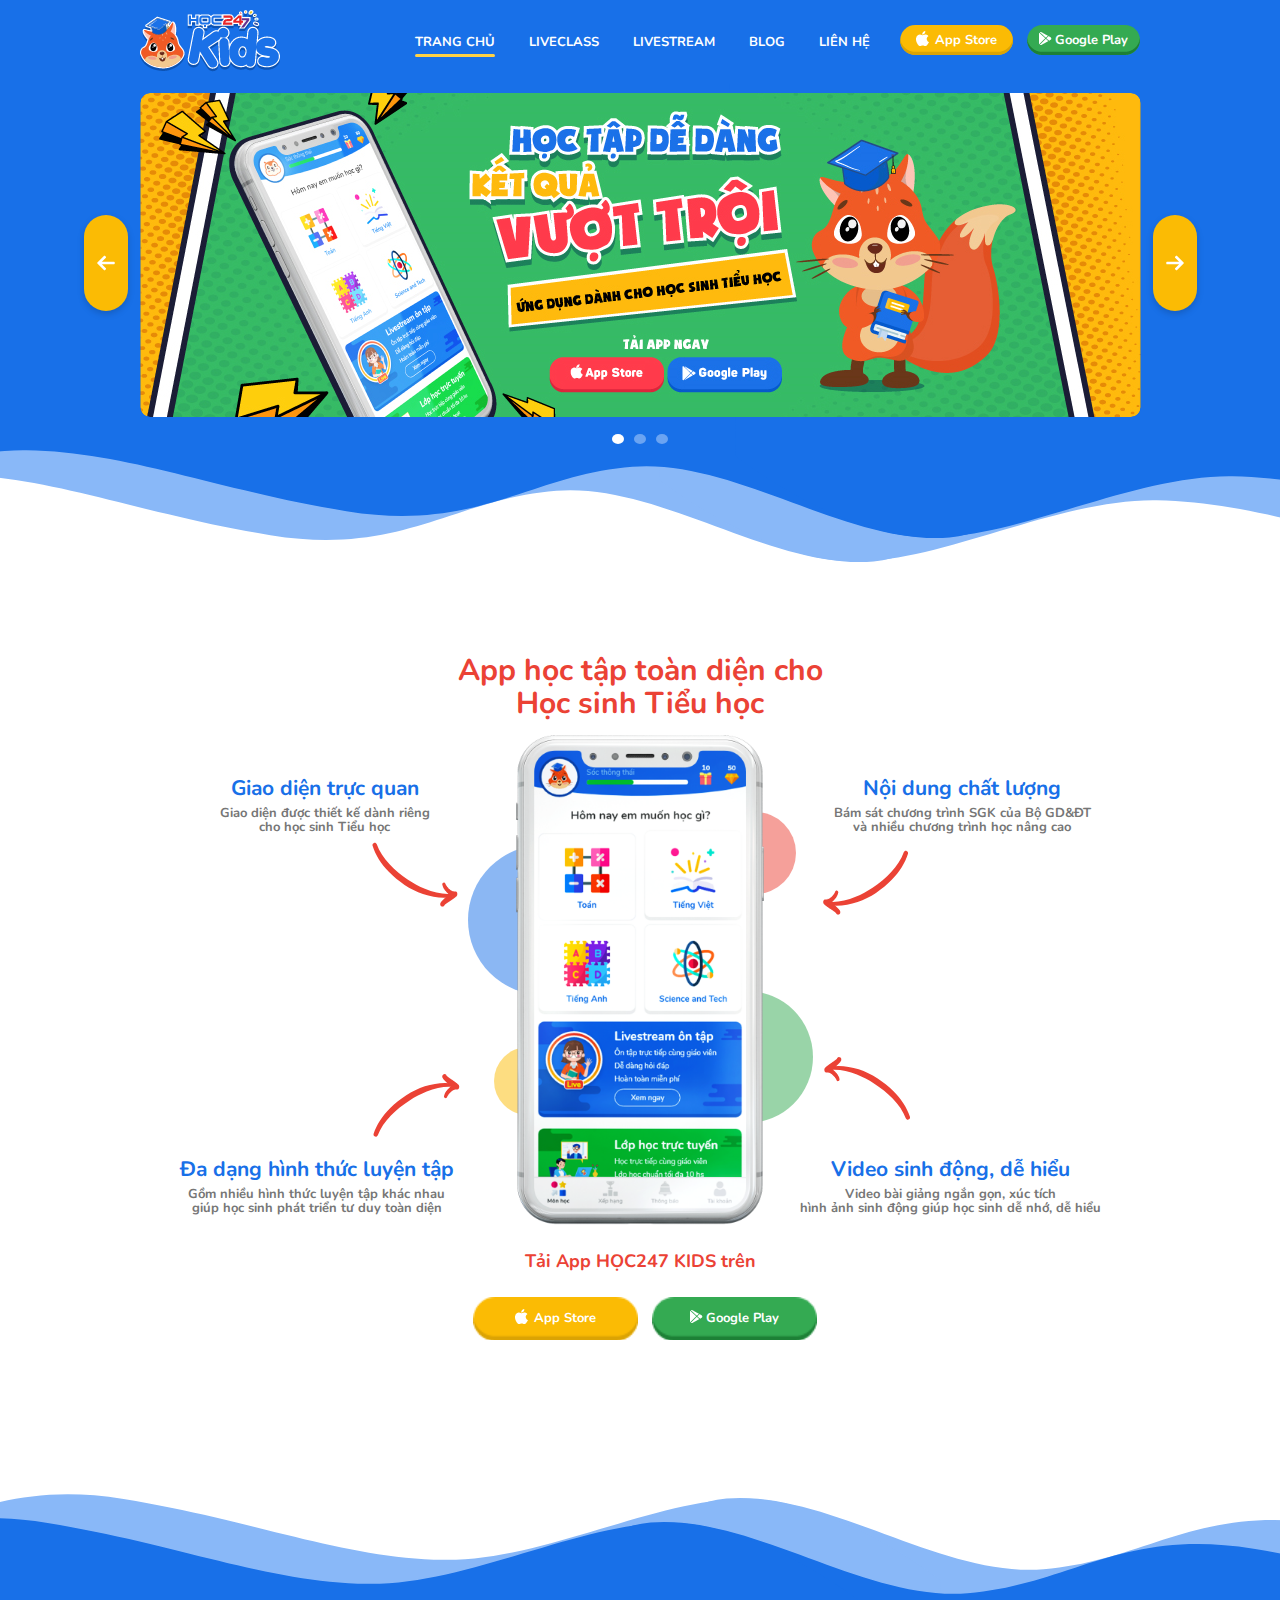
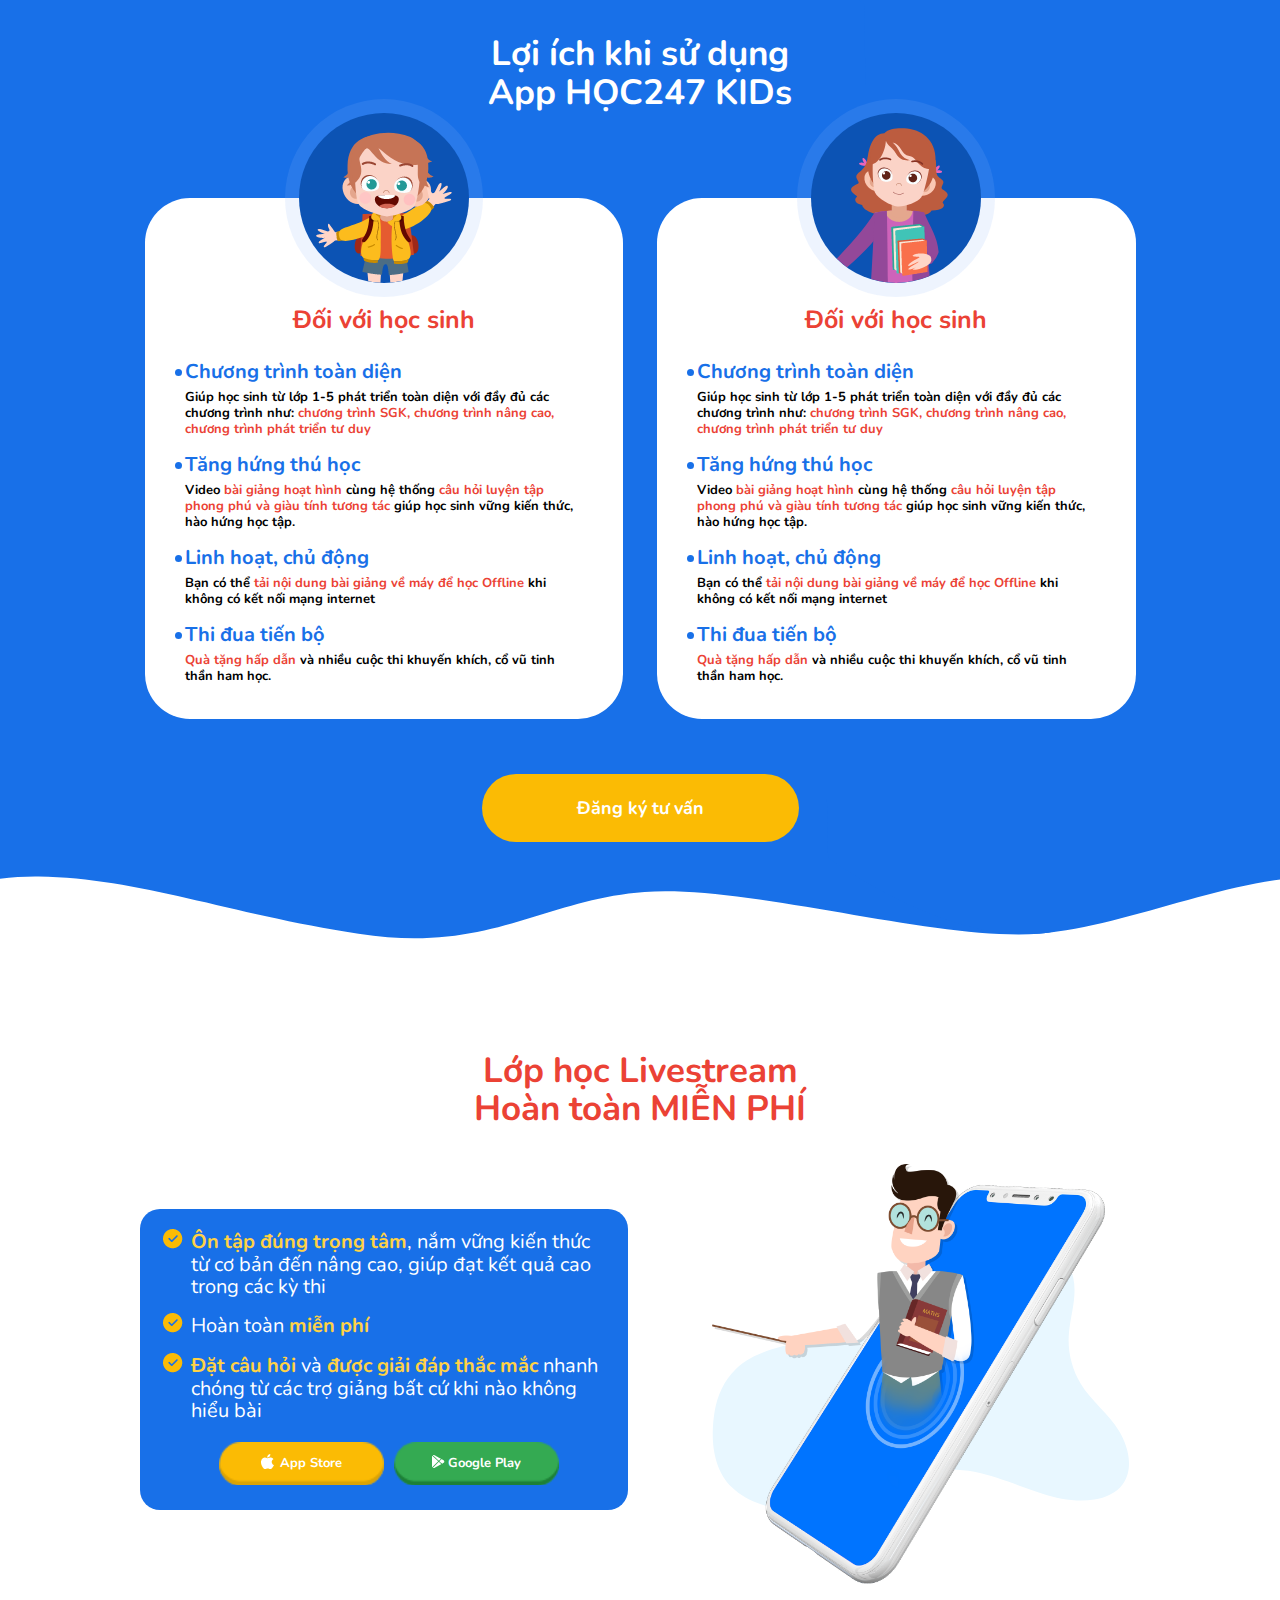
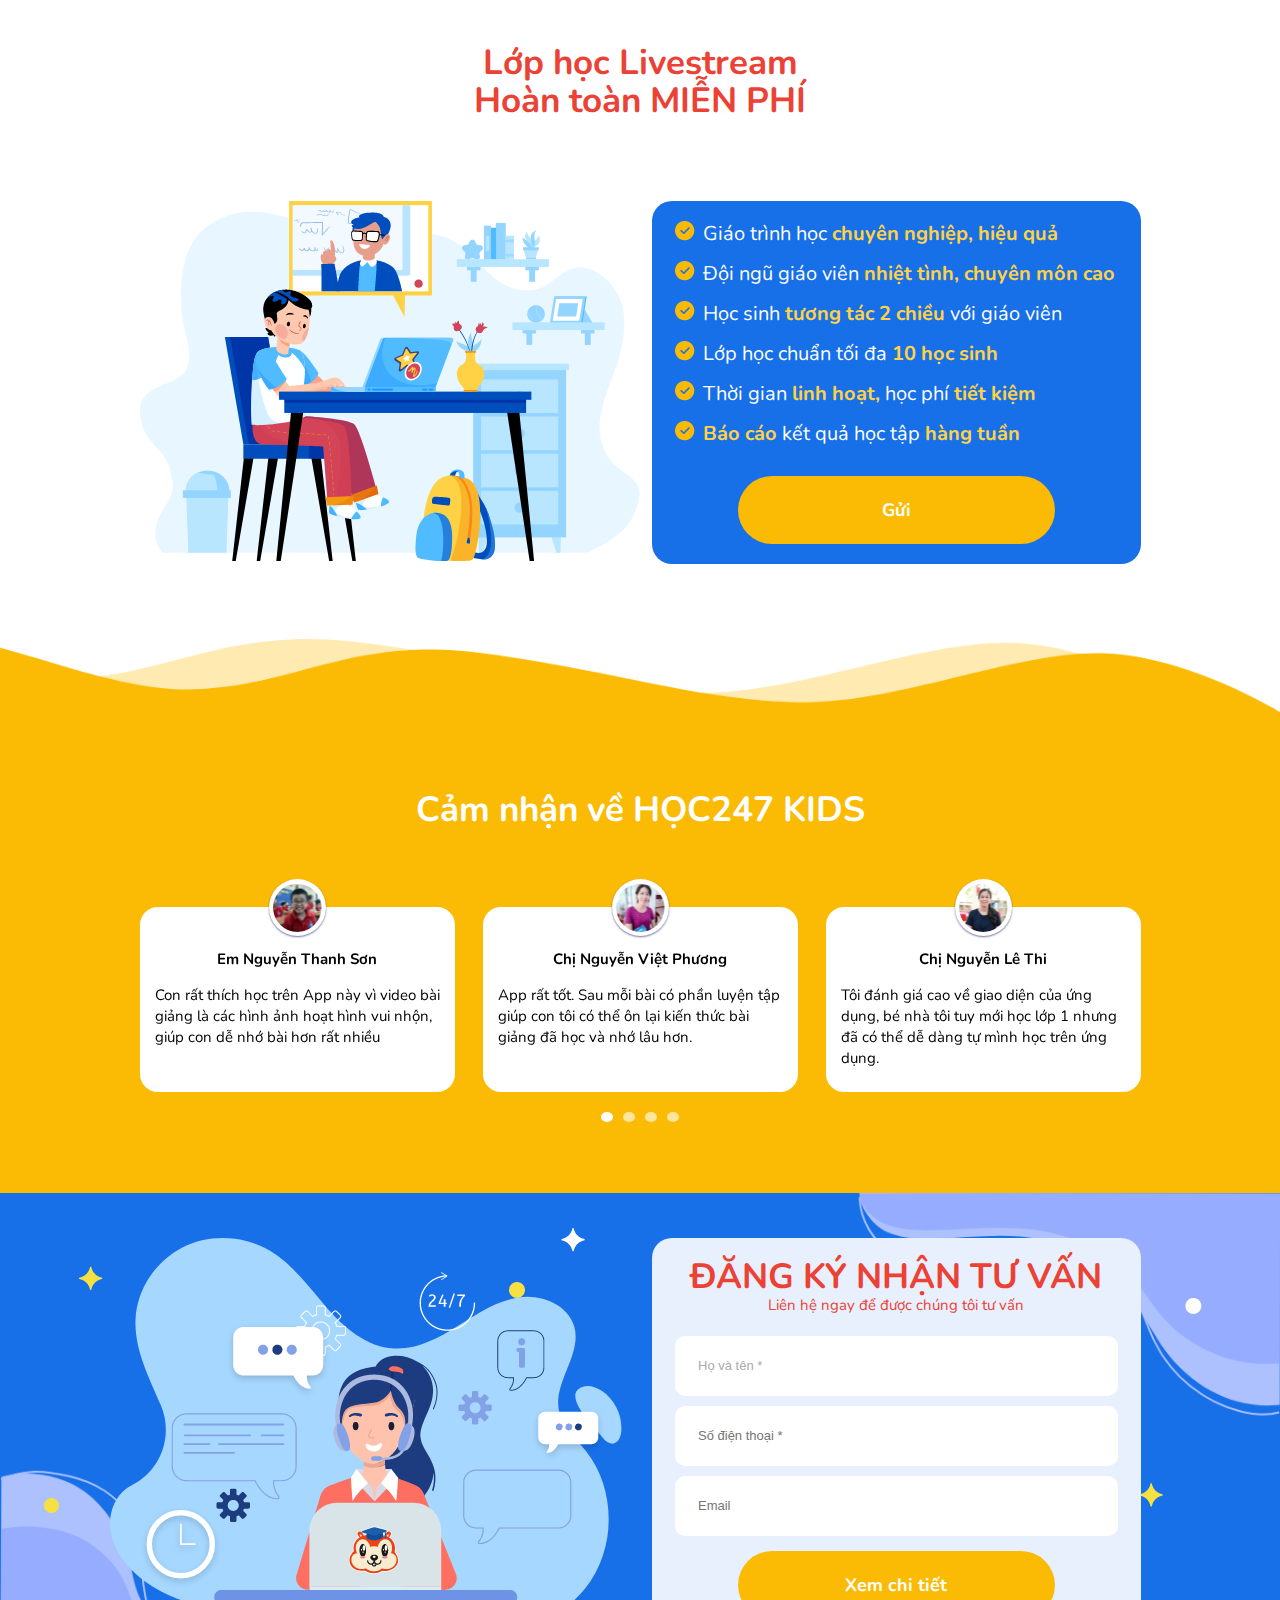
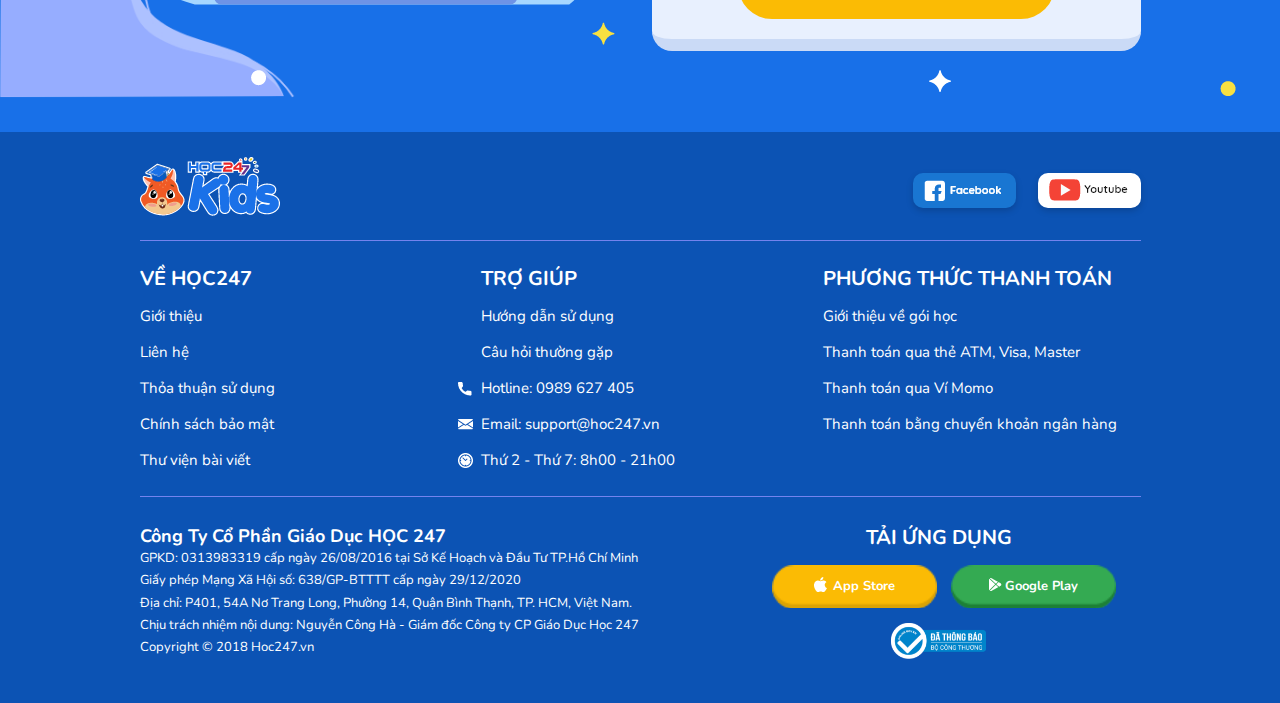
==== commit 9ad58ea1: "aaa" ====
--- a/index.html
+++ b/index.html
@@ -104,7 +104,7 @@
                                  </div>
                                  <div class="title18Bold color-red title-installer">Tải App HỌC247 KIDS trên</div>
                              </div>
-                             <div class="app-store">
+                             <div class="app-store margin-top-25">
                                  <a href="#" class="ios-app btn-orange-30 h43 title13Bold"><i></i>App Store</a>
                                  <a href="#" class="google-app btn-green-30 h43 title13Bold"><i></i>Google Play</a>
                              </div>
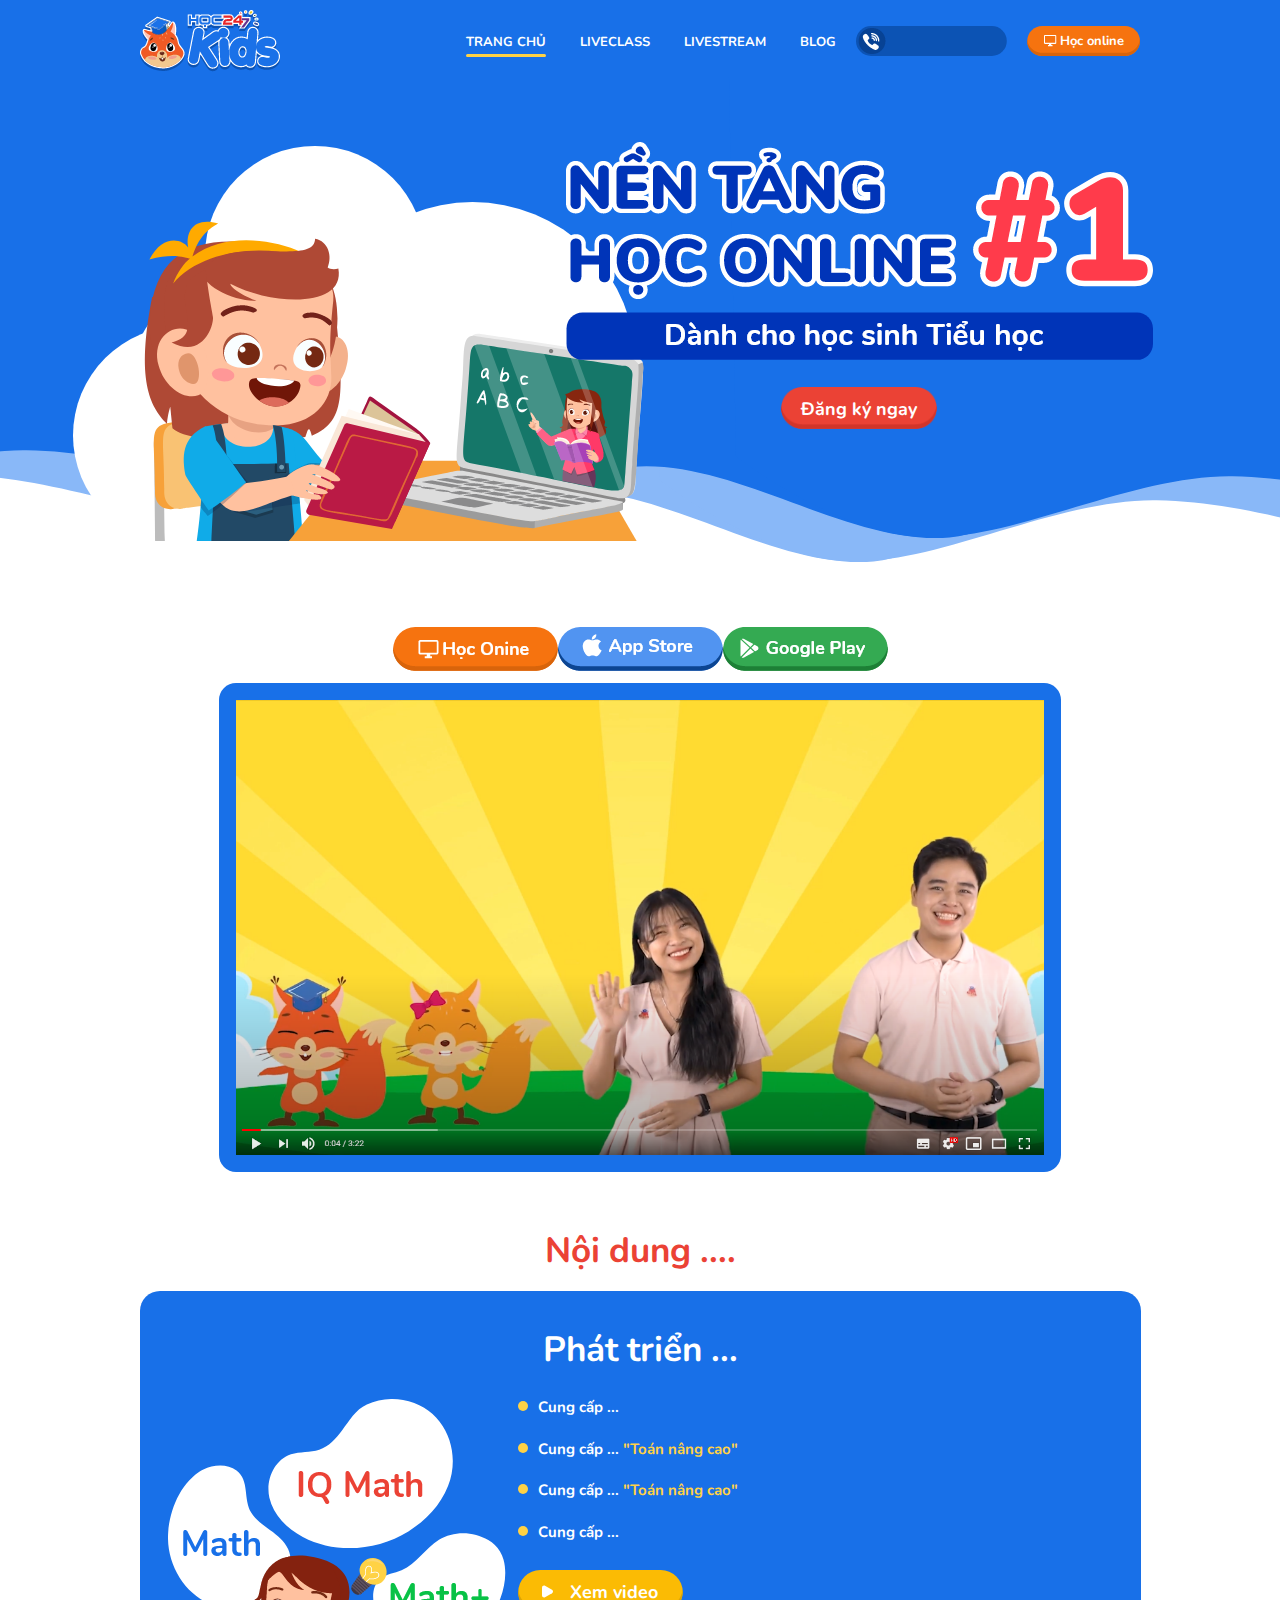
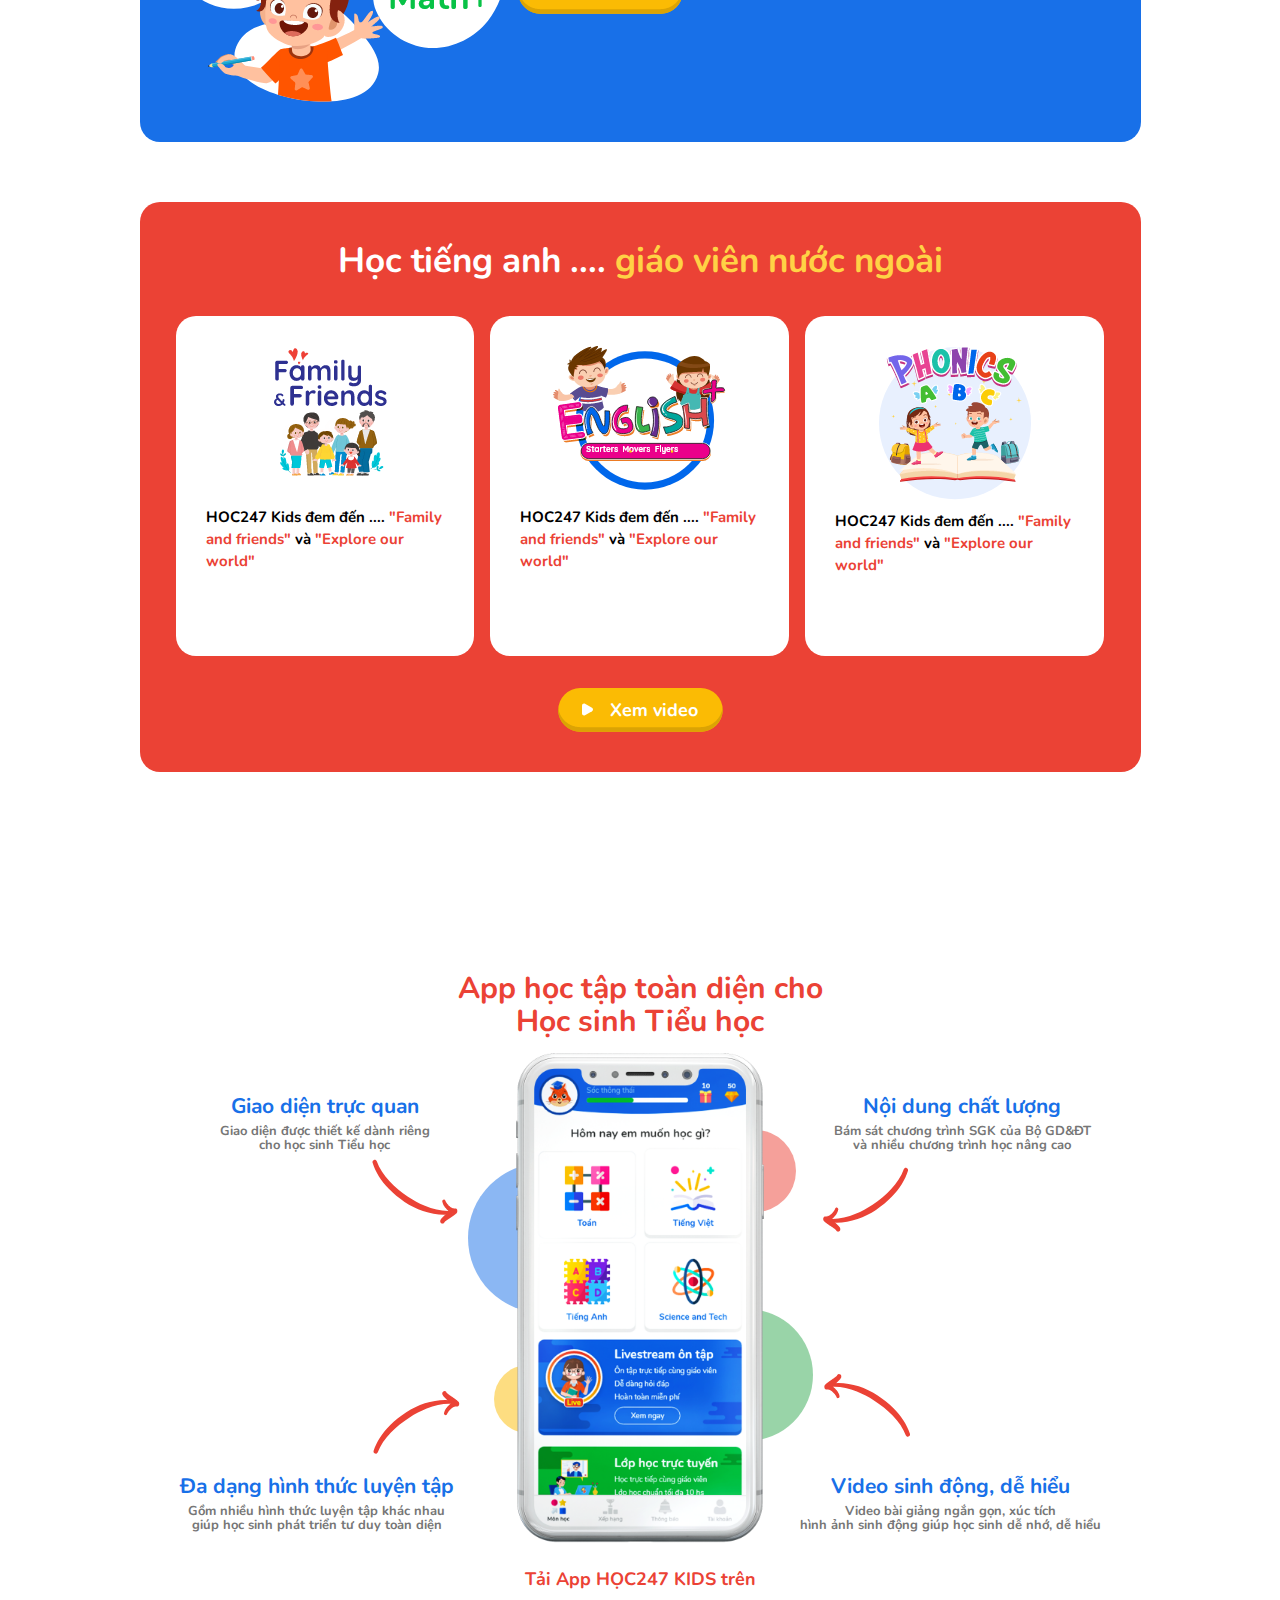
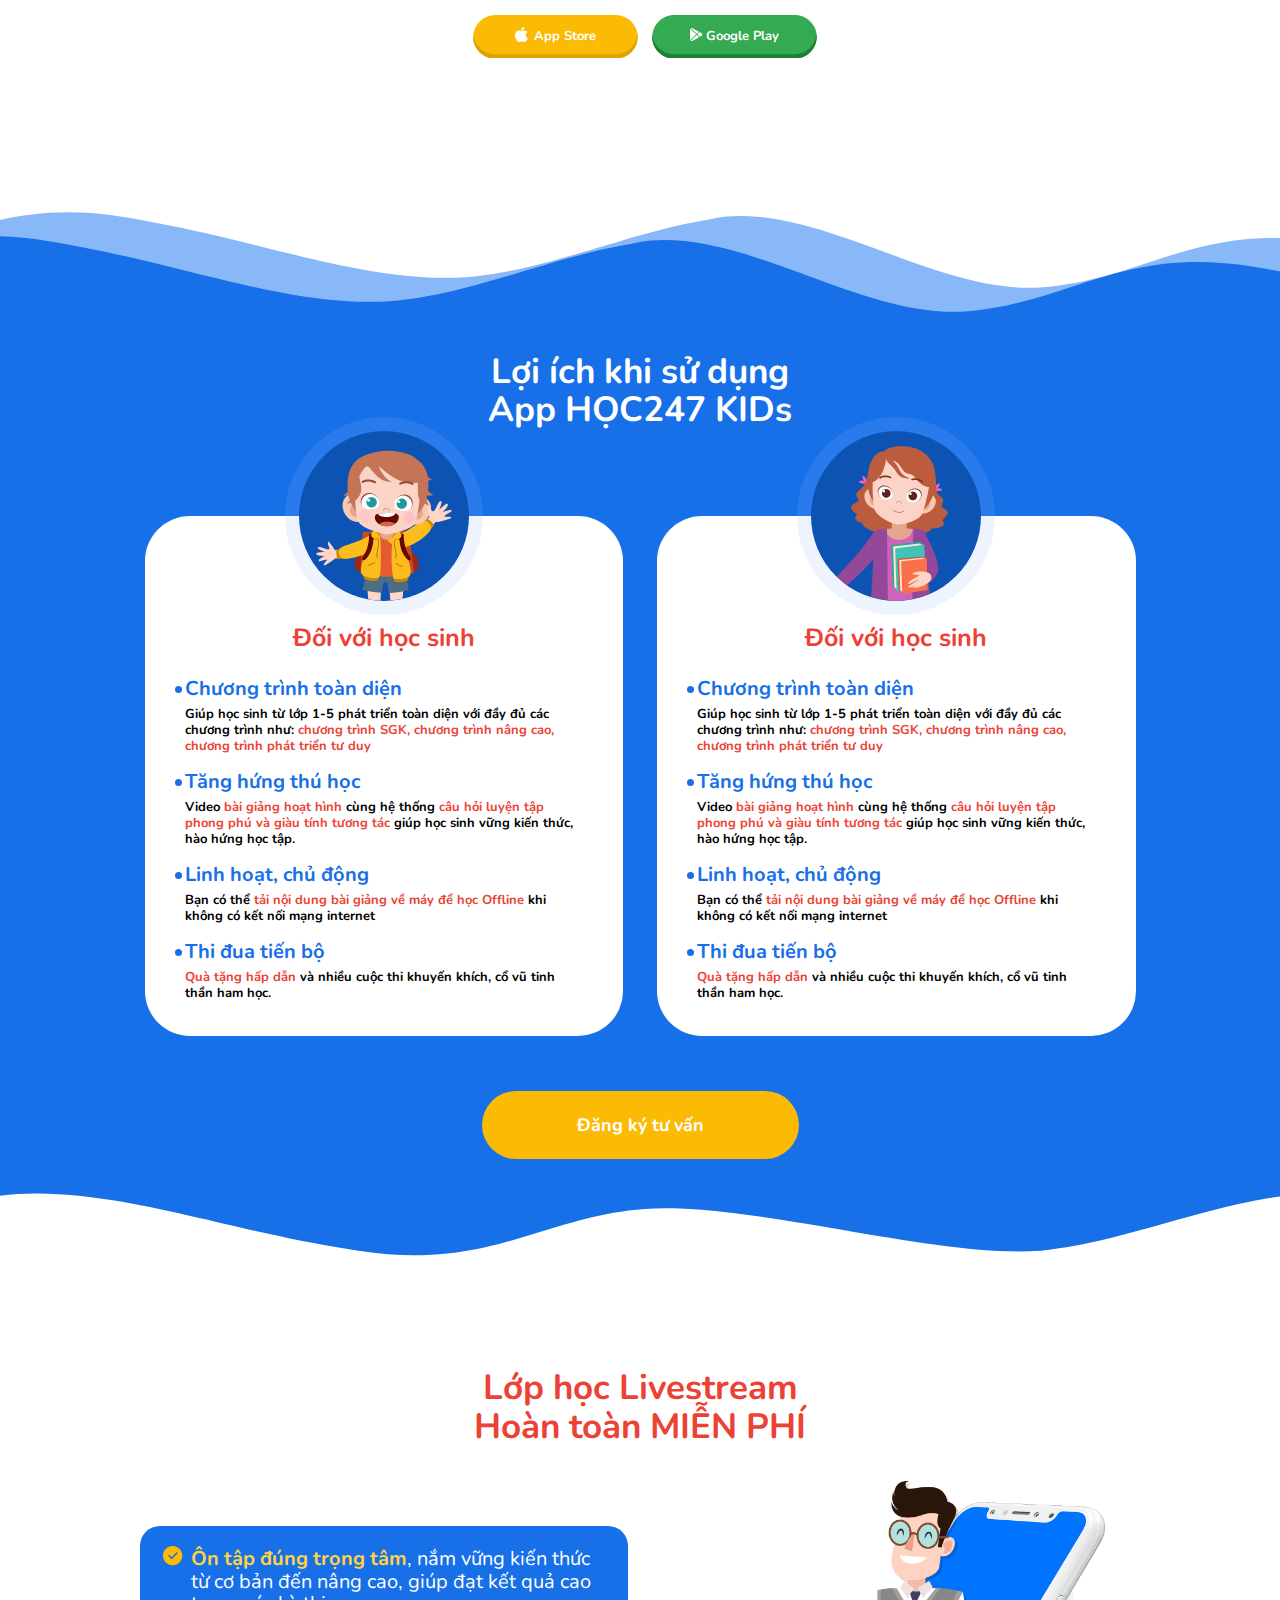
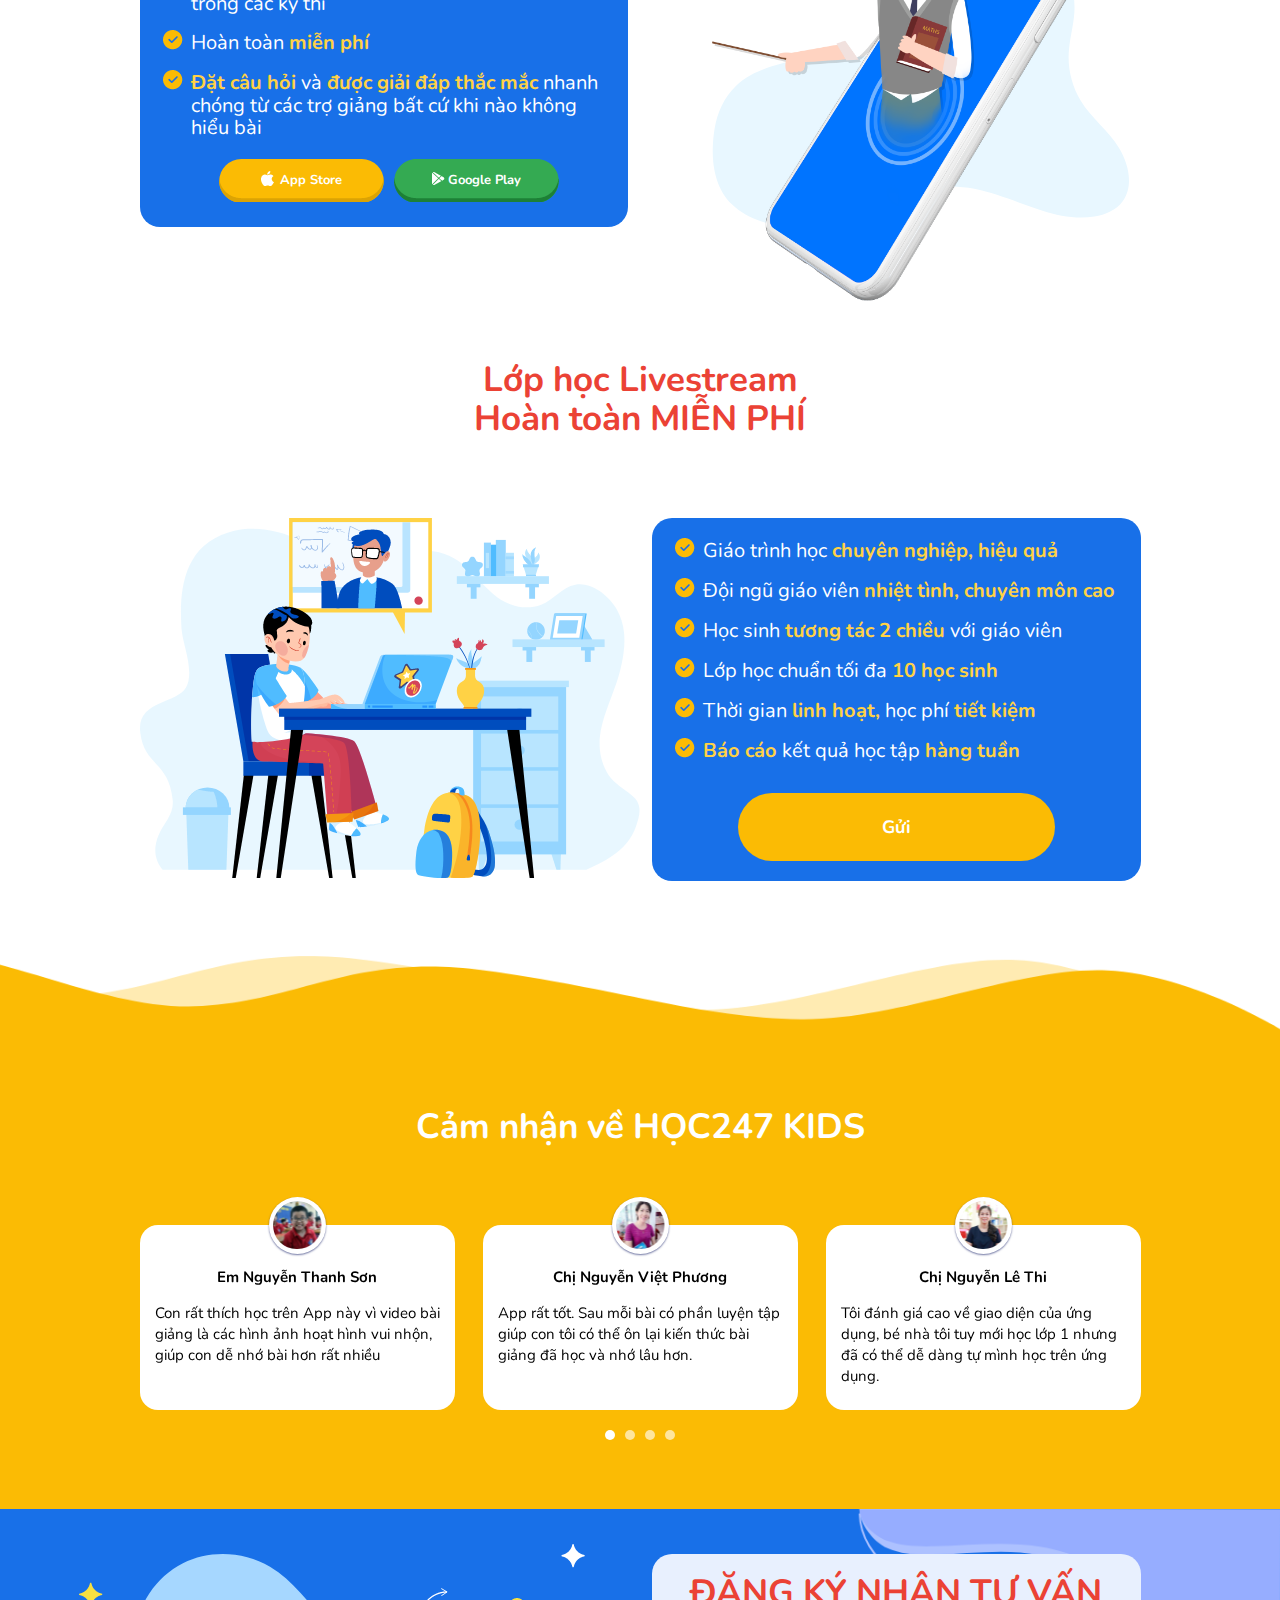
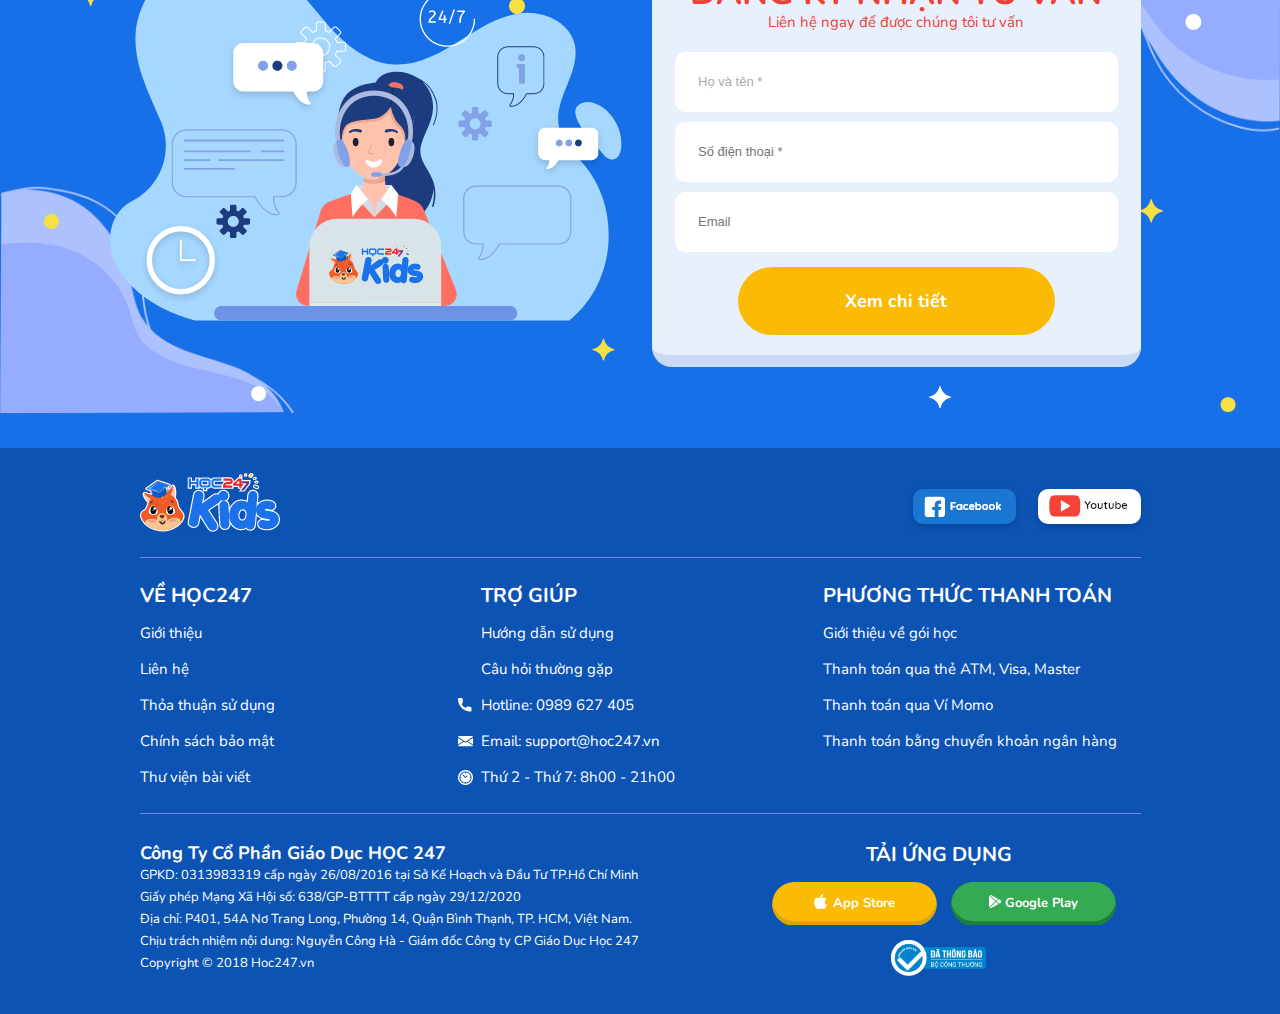
==== commit cd10d757: "bbbb" ====
--- a/index.html
+++ b/index.html
@@ -12,7 +12,7 @@
    <body>
       <div class="wrapper">
          <!--HEADER-->
-         <div class="bg-header-home-01"></div>
+         <div class="bg-header-home-01 for-other-page"></div>
          <header>
             <!--TOP-->
             <div class="container relative">
@@ -32,13 +32,17 @@
                                     <li><a href="#">LIVECLASS</a></li>
                                     <li><a href="#">LIVESTREAM</a></li>
                                     <li><a href="#">BLOG</a></li>
-                                    <li><a href="#">LIÊN HỆ</a></li>
                                 </ul>
                             </div>
-                            <div class="app-store">
-                                <div class="for-mobile app-store-title title13Bold">Tải ứng dụng HỌC247 KIDS</div>
-                                <a href="#" class="ios-app btn-orange-30 title13Bold"><i></i>App Store</a>
-                                <a href="#" class="google-app btn-green-30 title13Bold"><i></i>Google Play</a>
+                            <div class="search-form-header">
+                              <form action="" method="">
+                                <div class="bg-search-form">
+                                  <input type="text" name="s" value="" />
+                                </div>
+                              </form>
+                            </div>
+                            <div class="learn-online-header">
+                                <a href="#" class="learn-online btn-orange30 title13Bold"><i></i>Học online</a>
                             </div>
                         </div>
                     </div>
@@ -46,25 +50,116 @@
             </div>
          </header>
          <!--/HEADER-->
-         <div class="container">
+         <div class="container relative">
              <div class="row">
-                 <div class="banner-slider relative">
-                     <div class="slick-slider">
-                         <div class="slick-item">
-                             <img src="images/banner-1.png" />
-                         </div>
-                         <div class="slick-item">
-                             <img src="images/banner-1.png" />
-                         </div>
-                         <div class="slick-item">
-                             <img src="images/banner-1.png" />
-                         </div>
+                 <div class="banner-slider for-home-page liveclass">
+                     <div class="banner-normal ">
+                         <div class="banner-box center">
+                             <img src="images/nen-tang-hoc.png" /> <br/>
+                             <a href="#" class="btn-red-30 title25Bold color-white">Đăng ký ngay</a>
+                         </div>
+                         <div class="banner-img" style="background: url(images/img-banner-home.png) no-repeat;background-size: inherit;"></div>
                      </div>
                  </div>
              </div>
          </div>
          <!--SHORT NEWS-->
          <div class="main-content">
+             <div class="three-button-video">
+                <div class="container">
+                  <div class="col-lg-12">
+                      <div class="three-buttons">
+                        <a href="#"><img src="images/learn-online.png" /></a>
+                        <a href="#"><img src="images/app-store-44.png" /></a>
+                        <a href="#"><img src="images/google-play-44.png" /></a>
+                      </div>
+                      <div class="blue-bg-video">
+                        <video
+                           id="video-livestream"
+                           class="video-js"
+                           preload="auto"
+                           controls
+                           width="808"
+                           height="455"
+                           poster="images/video-home.png"
+                           data-setup='{ "techOrder": ["youtube", "html5"], "sources": [{ "type": "video/youtube", "src": "https://www.youtube.com/watch?v=CFQzQN9P23w"}], "youtube": { "customVars": { "wmode": "transparent" } } }'
+                           >
+                        </video>
+                      </div>
+
+                      <div class="develop-kid-math">
+                          <div class="title35Bold color-red center">
+                              Nội dung ....
+                          </div>
+                          <div class="blue-section-box">
+                              <div class="title35Bold color-white center">
+                                  Phát triển ...
+                              </div>
+                              <div class="blue-two-column">
+                                <div class="img-box">
+                                  <img src="images/develop01.png" />
+                                </div>
+                                <div class="list-yellow-bullets">
+                                  <ul>
+                                    <li>Cung cấp ...</li>
+                                    <li>Cung cấp ... <b class="color-yellow">"Toán nâng cao"</b></li>
+                                    <li>Cung cấp ... <b class="color-yellow">"Toán nâng cao"</b></li>
+                                    <li>Cung cấp ...</li>
+
+                                  </ul>
+                                  <a href="#" class="view-video title18Bold">Xem video</a>
+                                </div>
+                              </div>
+                          </div>
+                      </div>
+
+                      <div class="develop-kid-math">
+                          <div class="red-section-box">
+                              <div class="title35Bold color-white center">
+                                  Học tiếng anh .... <b class="color-yellow">giáo viên nước ngoài</b>
+                              </div>
+                              <div class="container">
+                                    <div class="row">
+                                        <div class="col-sm-12 col-md-12 col-lg-4">
+                                            <div class="white-radius-box">
+                                              <div class="imgbox">
+                                                <img src="images/family.png" />
+                                              </div>
+                                              <div class="title15Bold description">
+                                                  HOC247 Kids đem đến .... <b class="color-red">"Family and friends"</b> và <b class="color-red">"Explore our world"</b>
+                                              </div>
+                                            </div>
+                                        </div>
+                                        <div class="col-sm-12 col-md-12 col-lg-4">
+                                          <div class="white-radius-box">
+                                            <div class="imgbox">
+                                              <img src="images/english-kid.png" />
+                                            </div>
+                                            <div class="title15Bold description">
+                                                HOC247 Kids đem đến .... <b class="color-red">"Family and friends"</b> và <b class="color-red">"Explore our world"</b>
+                                            </div>
+                                          </div>
+                                        </div>
+                                        <div class="col-sm-12 col-md-12 col-lg-4">
+                                          <div class="white-radius-box">
+                                            <div class="imgbox">
+                                              <img src="images/phonic.png" />
+                                            </div>
+                                            <div class="title15Bold description">
+                                                HOC247 Kids đem đến .... <b class="color-red">"Family and friends"</b> và <b class="color-red">"Explore our world"</b>
+                                            </div>
+                                          </div>
+                                        </div>
+                                    </div>
+                              </div>
+                              <a href="#" class="view-video title18Bold">Xem video</a>
+                          </div>
+                      </div>
+
+                  </div>
+                </div>
+             </div>
+
              <div class="app-study-section">
                  <div class="container">
                      <div class="col-sm-12 col-md-12 col-lg-12">
@@ -448,10 +543,10 @@
       <script src="js/jquery-migrate-1.2.1.js"></script>
 
       <script src="bootstrap/bootstrap.bundle.min.js"></script>
-<!--
+
       <script src="js/videojs-ie8.min.js"></script>
       <script src="js/video.js"></script>
-      <script src="js/Youtube.min.js"></script> -->
+      <script src="js/Youtube.min.js"></script>
 
       <script src="js/slick.min.js"></script>
       <!--Site-->
--- a/css/all.css
+++ b/css/all.css
@@ -1,4 +1,4 @@
-﻿.color-blue{color:#1870e8 !important}.color-red{color:#eb4235 !important}.color-white{color:#fff !important}.color-yellow{color:#ffd245 !important}.color-green{color:#34aa52 !important}h1,h2,h3,h4,h5,h6,p,ul,blockquote,pre,a,abbr,acronym,address,big,cite,code,del,dfn,em,img,ins,kbd,q,s,samp,small,strike,strong,sub,sup,tt,var,b,u,center,dl,dt,dd,fieldset,form,label,legend,table,caption,tbody,tfoot,thead,tr,th,td,article,aside,canvas,details,embed,figure,figcaption,footer,header,hgroup,menu,nav,output,ruby,section,summary,time,mark,audio,video{margin:0;padding:0;border:0;font-size:100%;font:inherit;vertical-align:baseline}article,aside,details,figcaption,figure,footer,header,hgroup,menu,nav,section{display:block}body{margin:0;padding:0}ol,ul{list-style:none}blockquote,q{quotes:none}blockquote:before,blockquote:after,q:before,q:after{content:"";content:none}table{border-collapse:collapse;border-spacing:0}.clear{clear:both}a{outline:none}form,input,textarea{margin:0;padding:0;border:0;font-family:"NiveaOTFBook",Arial,Helvetica,sans-serif;color:#575859}.clearfix:before,.clearfix:after,.row:before,.row:after{content:" ";display:block;overflow:hidden;visibility:hidden;width:0;height:0}.row:after,.clearfix:after{clear:both}.row,.clearfix{zoom:1}.clear{clear:both;display:block;overflow:hidden;visibility:hidden;width:0;height:0}/*!
+﻿.color-blue{color:#1870e8 !important}.color-red{color:#eb4235 !important}.color-white{color:#fff !important}.color-yellow{color:#ffd245 !important}.color-green{color:#34aa52 !important}h1,h2,h3,h4,h5,h6,p,ul,blockquote,pre,a,abbr,acronym,address,big,cite,code,del,dfn,em,img,ins,kbd,q,s,samp,small,strike,strong,sub,sup,tt,var,b,u,center,dl,dt,dd,fieldset,form,label,legend,table,caption,tbody,tfoot,thead,tr,th,td,article,aside,canvas,details,embed,figure,figcaption,footer,header,hgroup,menu,nav,output,ruby,section,summary,time,mark,audio,video{margin:0;padding:0}article,aside,details,figcaption,figure,footer,header,hgroup,menu,nav,section{display:block}body{margin:0;padding:0}ol,ul{list-style:none}blockquote,q{quotes:none}blockquote:before,blockquote:after,q:before,q:after{content:"";content:none}table{border-collapse:collapse;border-spacing:0}.clear{clear:both}a{outline:none}form,input,textarea{margin:0;padding:0;border:0;font-family:"NiveaOTFBook",Arial,Helvetica,sans-serif;color:#575859}.clearfix:before,.clearfix:after,.row:before,.row:after{content:" ";display:block;overflow:hidden;visibility:hidden;width:0;height:0}.row:after,.clearfix:after{clear:both}.row,.clearfix{zoom:1}.clear{clear:both;display:block;overflow:hidden;visibility:hidden;width:0;height:0}/*!
  *  Font Awesome 4.7.0 by @davegandy - http://fontawesome.io - @fontawesome
  *  License - http://fontawesome.io/license (Font: SIL OFL 1.1, CSS: MIT License)
- */@font-face{font-family:"FontAwesome";src:url("../fonts/fontawesome-webfont.eot?v=4.7.0");src:url("../fonts/fontawesome-webfont.eot?#iefix&v=4.7.0") format("embedded-opentype"),url("../fonts/fontawesome-webfont.woff2?v=4.7.0") format("woff2"),url("../fonts/fontawesome-webfont.woff?v=4.7.0") format("woff"),url("../fonts/fontawesome-webfont.ttf?v=4.7.0") format("truetype"),url("../fonts/fontawesome-webfont.svg?v=4.7.0#fontawesomeregular") format("svg");font-weight:normal;font-style:normal}.fa{display:inline-block;font:normal normal normal 14px/1 FontAwesome;font-size:inherit;text-rendering:auto;-webkit-font-smoothing:antialiased;-moz-osx-font-smoothing:grayscale}.fa-lg{font-size:1.33333333em;line-height:.75em;vertical-align:-15%}.fa-2x{font-size:2em}.fa-3x{font-size:3em}.fa-4x{font-size:4em}.fa-5x{font-size:5em}.fa-fw{width:1.28571429em;text-align:center}.fa-ul{padding-left:0;margin-left:2.14285714em;list-style-type:none}.fa-ul>li{position:relative}.fa-li{position:absolute;left:-2.14285714em;width:2.14285714em;top:.14285714em;text-align:center}.fa-li.fa-lg{left:-1.85714286em}.fa-border{padding:.2em .25em .15em;border:solid .08em #eee;border-radius:.1em}.fa-pull-left{float:left}.fa-pull-right{float:right}.fa.fa-pull-left{margin-right:.3em}.fa.fa-pull-right{margin-left:.3em}.pull-right{float:right}.pull-left{float:left}.fa.pull-left{margin-right:.3em}.fa.pull-right{margin-left:.3em}.fa-spin{-webkit-animation:fa-spin 2s infinite linear;animation:fa-spin 2s infinite linear}.fa-pulse{-webkit-animation:fa-spin 1s infinite steps(8);animation:fa-spin 1s infinite steps(8)}@-webkit-keyframes fa-spin{0%{-webkit-transform:rotate(0deg);transform:rotate(0deg)}100%{-webkit-transform:rotate(359deg);transform:rotate(359deg)}}@keyframes fa-spin{0%{-webkit-transform:rotate(0deg);transform:rotate(0deg)}100%{-webkit-transform:rotate(359deg);transform:rotate(359deg)}}.fa-rotate-90{-ms-filter:"progid:DXImageTransform.Microsoft.BasicImage(rotation=1)";-webkit-transform:rotate(90deg);-ms-transform:rotate(90deg);transform:rotate(90deg)}.fa-rotate-180{-ms-filter:"progid:DXImageTransform.Microsoft.BasicImage(rotation=2)";-webkit-transform:rotate(180deg);-ms-transform:rotate(180deg);transform:rotate(180deg)}.fa-rotate-270{-ms-filter:"progid:DXImageTransform.Microsoft.BasicImage(rotation=3)";-webkit-transform:rotate(270deg);-ms-transform:rotate(270deg);transform:rotate(270deg)}.fa-flip-horizontal{-ms-filter:"progid:DXImageTransform.Microsoft.BasicImage(rotation=0, mirror=1)";-webkit-transform:scale(-1, 1);-ms-transform:scale(-1, 1);transform:scale(-1, 1)}.fa-flip-vertical{-ms-filter:"progid:DXImageTransform.Microsoft.BasicImage(rotation=2, mirror=1)";-webkit-transform:scale(1, -1);-ms-transform:scale(1, -1);transform:scale(1, -1)}:root .fa-rotate-90,:root .fa-rotate-180,:root .fa-rotate-270,:root .fa-flip-horizontal,:root .fa-flip-vertical{filter:none}.fa-stack{position:relative;display:inline-block;width:2em;height:2em;line-height:2em;vertical-align:middle}.fa-stack-1x,.fa-stack-2x{position:absolute;left:0;width:100%;text-align:center}.fa-stack-1x{line-height:inherit}.fa-stack-2x{font-size:2em}.fa-inverse{color:#fff}.fa-glass:before{content:""}.fa-music:before{content:""}.fa-search:before{content:""}.fa-envelope-o:before{content:""}.fa-heart:before{content:""}.fa-star:before{content:""}.fa-star-o:before{content:""}.fa-user:before{content:""}.fa-film:before{content:""}.fa-th-large:before{content:""}.fa-th:before{content:""}.fa-th-list:before{content:""}.fa-check:before{content:""}.fa-remove:before,.fa-close:before,.fa-times:before{content:""}.fa-search-plus:before{content:""}.fa-search-minus:before{content:""}.fa-power-off:before{content:""}.fa-signal:before{content:""}.fa-gear:before,.fa-cog:before{content:""}.fa-trash-o:before{content:""}.fa-home:before{content:""}.fa-file-o:before{content:""}.fa-clock-o:before{content:""}.fa-road:before{content:""}.fa-download:before{content:""}.fa-arrow-circle-o-down:before{content:""}.fa-arrow-circle-o-up:before{content:""}.fa-inbox:before{content:""}.fa-play-circle-o:before{content:""}.fa-rotate-right:before,.fa-repeat:before{content:""}.fa-refresh:before{content:""}.fa-list-alt:before{content:""}.fa-lock:before{content:""}.fa-flag:before{content:""}.fa-headphones:before{content:""}.fa-volume-off:before{content:""}.fa-volume-down:before{content:""}.fa-volume-up:before{content:""}.fa-qrcode:before{content:""}.fa-barcode:before{content:""}.fa-tag:before{content:""}.fa-tags:before{content:""}.fa-book:before{content:""}.fa-bookmark:before{content:""}.fa-print:before{content:""}.fa-camera:before{content:""}.fa-font:before{content:""}.fa-bold:before{content:""}.fa-italic:before{content:""}.fa-text-height:before{content:""}.fa-text-width:before{content:""}.fa-align-left:before{content:""}.fa-align-center:before{content:""}.fa-align-right:before{content:""}.fa-align-justify:before{content:""}.fa-list:before{content:""}.fa-dedent:before,.fa-outdent:before{content:""}.fa-indent:before{content:""}.fa-video-camera:before{content:""}.fa-photo:before,.fa-image:before,.fa-picture-o:before{content:""}.fa-pencil:before{content:""}.fa-map-marker:before{content:""}.fa-adjust:before{content:""}.fa-tint:before{content:""}.fa-edit:before,.fa-pencil-square-o:before{content:""}.fa-share-square-o:before{content:""}.fa-check-square-o:before{content:""}.fa-arrows:before{content:""}.fa-step-backward:before{content:""}.fa-fast-backward:before{content:""}.fa-backward:before{content:""}.fa-play:before{content:""}.fa-pause:before{content:""}.fa-stop:before{content:""}.fa-forward:before{content:""}.fa-fast-forward:before{content:""}.fa-step-forward:before{content:""}.fa-eject:before{content:""}.fa-chevron-left:before{content:""}.fa-chevron-right:before{content:""}.fa-plus-circle:before{content:""}.fa-minus-circle:before{content:""}.fa-times-circle:before{content:""}.fa-check-circle:before{content:""}.fa-question-circle:before{content:""}.fa-info-circle:before{content:""}.fa-crosshairs:before{content:""}.fa-times-circle-o:before{content:""}.fa-check-circle-o:before{content:""}.fa-ban:before{content:""}.fa-arrow-left:before{content:""}.fa-arrow-right:before{content:""}.fa-arrow-up:before{content:""}.fa-arrow-down:before{content:""}.fa-mail-forward:before,.fa-share:before{content:""}.fa-expand:before{content:""}.fa-compress:before{content:""}.fa-plus:before{content:""}.fa-minus:before{content:""}.fa-asterisk:before{content:""}.fa-exclamation-circle:before{content:""}.fa-gift:before{content:""}.fa-leaf:before{content:""}.fa-fire:before{content:""}.fa-eye:before{content:""}.fa-eye-slash:before{content:""}.fa-warning:before,.fa-exclamation-triangle:before{content:""}.fa-plane:before{content:""}.fa-calendar:before{content:""}.fa-random:before{content:""}.fa-comment:before{content:""}.fa-magnet:before{content:""}.fa-chevron-up:before{content:""}.fa-chevron-down:before{content:""}.fa-retweet:before{content:""}.fa-shopping-cart:before{content:""}.fa-folder:before{content:""}.fa-folder-open:before{content:""}.fa-arrows-v:before{content:""}.fa-arrows-h:before{content:""}.fa-bar-chart-o:before,.fa-bar-chart:before{content:""}.fa-twitter-square:before{content:""}.fa-facebook-square:before{content:""}.fa-camera-retro:before{content:""}.fa-key:before{content:""}.fa-gears:before,.fa-cogs:before{content:""}.fa-comments:before{content:""}.fa-thumbs-o-up:before{content:""}.fa-thumbs-o-down:before{content:""}.fa-star-half:before{content:""}.fa-heart-o:before{content:""}.fa-sign-out:before{content:""}.fa-linkedin-square:before{content:""}.fa-thumb-tack:before{content:""}.fa-external-link:before{content:""}.fa-sign-in:before{content:""}.fa-trophy:before{content:""}.fa-github-square:before{content:""}.fa-upload:before{content:""}.fa-lemon-o:before{content:""}.fa-phone:before{content:""}.fa-square-o:before{content:""}.fa-bookmark-o:before{content:""}.fa-phone-square:before{content:""}.fa-twitter:before{content:""}.fa-facebook-f:before,.fa-facebook:before{content:""}.fa-github:before{content:""}.fa-unlock:before{content:""}.fa-credit-card:before{content:""}.fa-feed:before,.fa-rss:before{content:""}.fa-hdd-o:before{content:""}.fa-bullhorn:before{content:""}.fa-bell:before{content:""}.fa-certificate:before{content:""}.fa-hand-o-right:before{content:""}.fa-hand-o-left:before{content:""}.fa-hand-o-up:before{content:""}.fa-hand-o-down:before{content:""}.fa-arrow-circle-left:before{content:""}.fa-arrow-circle-right:before{content:""}.fa-arrow-circle-up:before{content:""}.fa-arrow-circle-down:before{content:""}.fa-globe:before{content:""}.fa-wrench:before{content:""}.fa-tasks:before{content:""}.fa-filter:before{content:""}.fa-briefcase:before{content:""}.fa-arrows-alt:before{content:""}.fa-group:before,.fa-users:before{content:""}.fa-chain:before,.fa-link:before{content:""}.fa-cloud:before{content:""}.fa-flask:before{content:""}.fa-cut:before,.fa-scissors:before{content:""}.fa-copy:before,.fa-files-o:before{content:""}.fa-paperclip:before{content:""}.fa-save:before,.fa-floppy-o:before{content:""}.fa-square:before{content:""}.fa-navicon:before,.fa-reorder:before,.fa-bars:before{content:""}.fa-list-ul:before{content:""}.fa-list-ol:before{content:""}.fa-strikethrough:before{content:""}.fa-underline:before{content:""}.fa-table:before{content:""}.fa-magic:before{content:""}.fa-truck:before{content:""}.fa-pinterest:before{content:""}.fa-pinterest-square:before{content:""}.fa-google-plus-square:before{content:""}.fa-google-plus:before{content:""}.fa-money:before{content:""}.fa-caret-down:before{content:""}.fa-caret-up:before{content:""}.fa-caret-left:before{content:""}.fa-caret-right:before{content:""}.fa-columns:before{content:""}.fa-unsorted:before,.fa-sort:before{content:""}.fa-sort-down:before,.fa-sort-desc:before{content:""}.fa-sort-up:before,.fa-sort-asc:before{content:""}.fa-envelope:before{content:""}.fa-linkedin:before{content:""}.fa-rotate-left:before,.fa-undo:before{content:""}.fa-legal:before,.fa-gavel:before{content:""}.fa-dashboard:before,.fa-tachometer:before{content:""}.fa-comment-o:before{content:""}.fa-comments-o:before{content:""}.fa-flash:before,.fa-bolt:before{content:""}.fa-sitemap:before{content:""}.fa-umbrella:before{content:""}.fa-paste:before,.fa-clipboard:before{content:""}.fa-lightbulb-o:before{content:""}.fa-exchange:before{content:""}.fa-cloud-download:before{content:""}.fa-cloud-upload:before{content:""}.fa-user-md:before{content:""}.fa-stethoscope:before{content:""}.fa-suitcase:before{content:""}.fa-bell-o:before{content:""}.fa-coffee:before{content:""}.fa-cutlery:before{content:""}.fa-file-text-o:before{content:""}.fa-building-o:before{content:""}.fa-hospital-o:before{content:""}.fa-ambulance:before{content:""}.fa-medkit:before{content:""}.fa-fighter-jet:before{content:""}.fa-beer:before{content:""}.fa-h-square:before{content:""}.fa-plus-square:before{content:""}.fa-angle-double-left:before{content:""}.fa-angle-double-right:before{content:""}.fa-angle-double-up:before{content:""}.fa-angle-double-down:before{content:""}.fa-angle-left:before{content:""}.fa-angle-right:before{content:""}.fa-angle-up:before{content:""}.fa-angle-down:before{content:""}.fa-desktop:before{content:""}.fa-laptop:before{content:""}.fa-tablet:before{content:""}.fa-mobile-phone:before,.fa-mobile:before{content:""}.fa-circle-o:before{content:""}.fa-quote-left:before{content:""}.fa-quote-right:before{content:""}.fa-spinner:before{content:""}.fa-circle:before{content:""}.fa-mail-reply:before,.fa-reply:before{content:""}.fa-github-alt:before{content:""}.fa-folder-o:before{content:""}.fa-folder-open-o:before{content:""}.fa-smile-o:before{content:""}.fa-frown-o:before{content:""}.fa-meh-o:before{content:""}.fa-gamepad:before{content:""}.fa-keyboard-o:before{content:""}.fa-flag-o:before{content:""}.fa-flag-checkered:before{content:""}.fa-terminal:before{content:""}.fa-code:before{content:""}.fa-mail-reply-all:before,.fa-reply-all:before{content:""}.fa-star-half-empty:before,.fa-star-half-full:before,.fa-star-half-o:before{content:""}.fa-location-arrow:before{content:""}.fa-crop:before{content:""}.fa-code-fork:before{content:""}.fa-unlink:before,.fa-chain-broken:before{content:""}.fa-question:before{content:""}.fa-info:before{content:""}.fa-exclamation:before{content:""}.fa-superscript:before{content:""}.fa-subscript:before{content:""}.fa-eraser:before{content:""}.fa-puzzle-piece:before{content:""}.fa-microphone:before{content:""}.fa-microphone-slash:before{content:""}.fa-shield:before{content:""}.fa-calendar-o:before{content:""}.fa-fire-extinguisher:before{content:""}.fa-rocket:before{content:""}.fa-maxcdn:before{content:""}.fa-chevron-circle-left:before{content:""}.fa-chevron-circle-right:before{content:""}.fa-chevron-circle-up:before{content:""}.fa-chevron-circle-down:before{content:""}.fa-html5:before{content:""}.fa-css3:before{content:""}.fa-anchor:before{content:""}.fa-unlock-alt:before{content:""}.fa-bullseye:before{content:""}.fa-ellipsis-h:before{content:""}.fa-ellipsis-v:before{content:""}.fa-rss-square:before{content:""}.fa-play-circle:before{content:""}.fa-ticket:before{content:""}.fa-minus-square:before{content:""}.fa-minus-square-o:before{content:""}.fa-level-up:before{content:""}.fa-level-down:before{content:""}.fa-check-square:before{content:""}.fa-pencil-square:before{content:""}.fa-external-link-square:before{content:""}.fa-share-square:before{content:""}.fa-compass:before{content:""}.fa-toggle-down:before,.fa-caret-square-o-down:before{content:""}.fa-toggle-up:before,.fa-caret-square-o-up:before{content:""}.fa-toggle-right:before,.fa-caret-square-o-right:before{content:""}.fa-euro:before,.fa-eur:before{content:""}.fa-gbp:before{content:""}.fa-dollar:before,.fa-usd:before{content:""}.fa-rupee:before,.fa-inr:before{content:""}.fa-cny:before,.fa-rmb:before,.fa-yen:before,.fa-jpy:before{content:""}.fa-ruble:before,.fa-rouble:before,.fa-rub:before{content:""}.fa-won:before,.fa-krw:before{content:""}.fa-bitcoin:before,.fa-btc:before{content:""}.fa-file:before{content:""}.fa-file-text:before{content:""}.fa-sort-alpha-asc:before{content:""}.fa-sort-alpha-desc:before{content:""}.fa-sort-amount-asc:before{content:""}.fa-sort-amount-desc:before{content:""}.fa-sort-numeric-asc:before{content:""}.fa-sort-numeric-desc:before{content:""}.fa-thumbs-up:before{content:""}.fa-thumbs-down:before{content:""}.fa-youtube-square:before{content:""}.fa-youtube:before{content:""}.fa-xing:before{content:""}.fa-xing-square:before{content:""}.fa-youtube-play:before{content:""}.fa-dropbox:before{content:""}.fa-stack-overflow:before{content:""}.fa-instagram:before{content:""}.fa-flickr:before{content:""}.fa-adn:before{content:""}.fa-bitbucket:before{content:""}.fa-bitbucket-square:before{content:""}.fa-tumblr:before{content:""}.fa-tumblr-square:before{content:""}.fa-long-arrow-down:before{content:""}.fa-long-arrow-up:before{content:""}.fa-long-arrow-left:before{content:""}.fa-long-arrow-right:before{content:""}.fa-apple:before{content:""}.fa-windows:before{content:""}.fa-android:before{content:""}.fa-linux:before{content:""}.fa-dribbble:before{content:""}.fa-skype:before{content:""}.fa-foursquare:before{content:""}.fa-trello:before{content:""}.fa-female:before{content:""}.fa-male:before{content:""}.fa-gittip:before,.fa-gratipay:before{content:""}.fa-sun-o:before{content:""}.fa-moon-o:before{content:""}.fa-archive:before{content:""}.fa-bug:before{content:""}.fa-vk:before{content:""}.fa-weibo:before{content:""}.fa-renren:before{content:""}.fa-pagelines:before{content:""}.fa-stack-exchange:before{content:""}.fa-arrow-circle-o-right:before{content:""}.fa-arrow-circle-o-left:before{content:""}.fa-toggle-left:before,.fa-caret-square-o-left:before{content:""}.fa-dot-circle-o:before{content:""}.fa-wheelchair:before{content:""}.fa-vimeo-square:before{content:""}.fa-turkish-lira:before,.fa-try:before{content:""}.fa-plus-square-o:before{content:""}.fa-space-shuttle:before{content:""}.fa-slack:before{content:""}.fa-envelope-square:before{content:""}.fa-wordpress:before{content:""}.fa-openid:before{content:""}.fa-institution:before,.fa-bank:before,.fa-university:before{content:""}.fa-mortar-board:before,.fa-graduation-cap:before{content:""}.fa-yahoo:before{content:""}.fa-google:before{content:""}.fa-reddit:before{content:""}.fa-reddit-square:before{content:""}.fa-stumbleupon-circle:before{content:""}.fa-stumbleupon:before{content:""}.fa-delicious:before{content:""}.fa-digg:before{content:""}.fa-pied-piper-pp:before{content:""}.fa-pied-piper-alt:before{content:""}.fa-drupal:before{content:""}.fa-joomla:before{content:""}.fa-language:before{content:""}.fa-fax:before{content:""}.fa-building:before{content:""}.fa-child:before{content:""}.fa-paw:before{content:""}.fa-spoon:before{content:""}.fa-cube:before{content:""}.fa-cubes:before{content:""}.fa-behance:before{content:""}.fa-behance-square:before{content:""}.fa-steam:before{content:""}.fa-steam-square:before{content:""}.fa-recycle:before{content:""}.fa-automobile:before,.fa-car:before{content:""}.fa-cab:before,.fa-taxi:before{content:""}.fa-tree:before{content:""}.fa-spotify:before{content:""}.fa-deviantart:before{content:""}.fa-soundcloud:before{content:""}.fa-database:before{content:""}.fa-file-pdf-o:before{content:""}.fa-file-word-o:before{content:""}.fa-file-excel-o:before{content:""}.fa-file-powerpoint-o:before{content:""}.fa-file-photo-o:before,.fa-file-picture-o:before,.fa-file-image-o:before{content:""}.fa-file-zip-o:before,.fa-file-archive-o:before{content:""}.fa-file-sound-o:before,.fa-file-audio-o:before{content:""}.fa-file-movie-o:before,.fa-file-video-o:before{content:""}.fa-file-code-o:before{content:""}.fa-vine:before{content:""}.fa-codepen:before{content:""}.fa-jsfiddle:before{content:""}.fa-life-bouy:before,.fa-life-buoy:before,.fa-life-saver:before,.fa-support:before,.fa-life-ring:before{content:""}.fa-circle-o-notch:before{content:""}.fa-ra:before,.fa-resistance:before,.fa-rebel:before{content:""}.fa-ge:before,.fa-empire:before{content:""}.fa-git-square:before{content:""}.fa-git:before{content:""}.fa-y-combinator-square:before,.fa-yc-square:before,.fa-hacker-news:before{content:""}.fa-tencent-weibo:before{content:""}.fa-qq:before{content:""}.fa-wechat:before,.fa-weixin:before{content:""}.fa-send:before,.fa-paper-plane:before{content:""}.fa-send-o:before,.fa-paper-plane-o:before{content:""}.fa-history:before{content:""}.fa-circle-thin:before{content:""}.fa-header:before{content:""}.fa-paragraph:before{content:""}.fa-sliders:before{content:""}.fa-share-alt:before{content:""}.fa-share-alt-square:before{content:""}.fa-bomb:before{content:""}.fa-soccer-ball-o:before,.fa-futbol-o:before{content:""}.fa-tty:before{content:""}.fa-binoculars:before{content:""}.fa-plug:before{content:""}.fa-slideshare:before{content:""}.fa-twitch:before{content:""}.fa-yelp:before{content:""}.fa-newspaper-o:before{content:""}.fa-wifi:before{content:""}.fa-calculator:before{content:""}.fa-paypal:before{content:""}.fa-google-wallet:before{content:""}.fa-cc-visa:before{content:""}.fa-cc-mastercard:before{content:""}.fa-cc-discover:before{content:""}.fa-cc-amex:before{content:""}.fa-cc-paypal:before{content:""}.fa-cc-stripe:before{content:""}.fa-bell-slash:before{content:""}.fa-bell-slash-o:before{content:""}.fa-trash:before{content:""}.fa-copyright:before{content:""}.fa-at:before{content:""}.fa-eyedropper:before{content:""}.fa-paint-brush:before{content:""}.fa-birthday-cake:before{content:""}.fa-area-chart:before{content:""}.fa-pie-chart:before{content:""}.fa-line-chart:before{content:""}.fa-lastfm:before{content:""}.fa-lastfm-square:before{content:""}.fa-toggle-off:before{content:""}.fa-toggle-on:before{content:""}.fa-bicycle:before{content:""}.fa-bus:before{content:""}.fa-ioxhost:before{content:""}.fa-angellist:before{content:""}.fa-cc:before{content:""}.fa-shekel:before,.fa-sheqel:before,.fa-ils:before{content:""}.fa-meanpath:before{content:""}.fa-buysellads:before{content:""}.fa-connectdevelop:before{content:""}.fa-dashcube:before{content:""}.fa-forumbee:before{content:""}.fa-leanpub:before{content:""}.fa-sellsy:before{content:""}.fa-shirtsinbulk:before{content:""}.fa-simplybuilt:before{content:""}.fa-skyatlas:before{content:""}.fa-cart-plus:before{content:""}.fa-cart-arrow-down:before{content:""}.fa-diamond:before{content:""}.fa-ship:before{content:""}.fa-user-secret:before{content:""}.fa-motorcycle:before{content:""}.fa-street-view:before{content:""}.fa-heartbeat:before{content:""}.fa-venus:before{content:""}.fa-mars:before{content:""}.fa-mercury:before{content:""}.fa-intersex:before,.fa-transgender:before{content:""}.fa-transgender-alt:before{content:""}.fa-venus-double:before{content:""}.fa-mars-double:before{content:""}.fa-venus-mars:before{content:""}.fa-mars-stroke:before{content:""}.fa-mars-stroke-v:before{content:""}.fa-mars-stroke-h:before{content:""}.fa-neuter:before{content:""}.fa-genderless:before{content:""}.fa-facebook-official:before{content:""}.fa-pinterest-p:before{content:""}.fa-whatsapp:before{content:""}.fa-server:before{content:""}.fa-user-plus:before{content:""}.fa-user-times:before{content:""}.fa-hotel:before,.fa-bed:before{content:""}.fa-viacoin:before{content:""}.fa-train:before{content:""}.fa-subway:before{content:""}.fa-medium:before{content:""}.fa-yc:before,.fa-y-combinator:before{content:""}.fa-optin-monster:before{content:""}.fa-opencart:before{content:""}.fa-expeditedssl:before{content:""}.fa-battery-4:before,.fa-battery:before,.fa-battery-full:before{content:""}.fa-battery-3:before,.fa-battery-three-quarters:before{content:""}.fa-battery-2:before,.fa-battery-half:before{content:""}.fa-battery-1:before,.fa-battery-quarter:before{content:""}.fa-battery-0:before,.fa-battery-empty:before{content:""}.fa-mouse-pointer:before{content:""}.fa-i-cursor:before{content:""}.fa-object-group:before{content:""}.fa-object-ungroup:before{content:""}.fa-sticky-note:before{content:""}.fa-sticky-note-o:before{content:""}.fa-cc-jcb:before{content:""}.fa-cc-diners-club:before{content:""}.fa-clone:before{content:""}.fa-balance-scale:before{content:""}.fa-hourglass-o:before{content:""}.fa-hourglass-1:before,.fa-hourglass-start:before{content:""}.fa-hourglass-2:before,.fa-hourglass-half:before{content:""}.fa-hourglass-3:before,.fa-hourglass-end:before{content:""}.fa-hourglass:before{content:""}.fa-hand-grab-o:before,.fa-hand-rock-o:before{content:""}.fa-hand-stop-o:before,.fa-hand-paper-o:before{content:""}.fa-hand-scissors-o:before{content:""}.fa-hand-lizard-o:before{content:""}.fa-hand-spock-o:before{content:""}.fa-hand-pointer-o:before{content:""}.fa-hand-peace-o:before{content:""}.fa-trademark:before{content:""}.fa-registered:before{content:""}.fa-creative-commons:before{content:""}.fa-gg:before{content:""}.fa-gg-circle:before{content:""}.fa-tripadvisor:before{content:""}.fa-odnoklassniki:before{content:""}.fa-odnoklassniki-square:before{content:""}.fa-get-pocket:before{content:""}.fa-wikipedia-w:before{content:""}.fa-safari:before{content:""}.fa-chrome:before{content:""}.fa-firefox:before{content:""}.fa-opera:before{content:""}.fa-internet-explorer:before{content:""}.fa-tv:before,.fa-television:before{content:""}.fa-contao:before{content:""}.fa-500px:before{content:""}.fa-amazon:before{content:""}.fa-calendar-plus-o:before{content:""}.fa-calendar-minus-o:before{content:""}.fa-calendar-times-o:before{content:""}.fa-calendar-check-o:before{content:""}.fa-industry:before{content:""}.fa-map-pin:before{content:""}.fa-map-signs:before{content:""}.fa-map-o:before{content:""}.fa-map:before{content:""}.fa-commenting:before{content:""}.fa-commenting-o:before{content:""}.fa-houzz:before{content:""}.fa-vimeo:before{content:""}.fa-black-tie:before{content:""}.fa-fonticons:before{content:""}.fa-reddit-alien:before{content:""}.fa-edge:before{content:""}.fa-credit-card-alt:before{content:""}.fa-codiepie:before{content:""}.fa-modx:before{content:""}.fa-fort-awesome:before{content:""}.fa-usb:before{content:""}.fa-product-hunt:before{content:""}.fa-mixcloud:before{content:""}.fa-scribd:before{content:""}.fa-pause-circle:before{content:""}.fa-pause-circle-o:before{content:""}.fa-stop-circle:before{content:""}.fa-stop-circle-o:before{content:""}.fa-shopping-bag:before{content:""}.fa-shopping-basket:before{content:""}.fa-hashtag:before{content:""}.fa-bluetooth:before{content:""}.fa-bluetooth-b:before{content:""}.fa-percent:before{content:""}.fa-gitlab:before{content:""}.fa-wpbeginner:before{content:""}.fa-wpforms:before{content:""}.fa-envira:before{content:""}.fa-universal-access:before{content:""}.fa-wheelchair-alt:before{content:""}.fa-question-circle-o:before{content:""}.fa-blind:before{content:""}.fa-audio-description:before{content:""}.fa-volume-control-phone:before{content:""}.fa-braille:before{content:""}.fa-assistive-listening-systems:before{content:""}.fa-asl-interpreting:before,.fa-american-sign-language-interpreting:before{content:""}.fa-deafness:before,.fa-hard-of-hearing:before,.fa-deaf:before{content:""}.fa-glide:before{content:""}.fa-glide-g:before{content:""}.fa-signing:before,.fa-sign-language:before{content:""}.fa-low-vision:before{content:""}.fa-viadeo:before{content:""}.fa-viadeo-square:before{content:""}.fa-snapchat:before{content:""}.fa-snapchat-ghost:before{content:""}.fa-snapchat-square:before{content:""}.fa-pied-piper:before{content:""}.fa-first-order:before{content:""}.fa-yoast:before{content:""}.fa-themeisle:before{content:""}.fa-google-plus-circle:before,.fa-google-plus-official:before{content:""}.fa-fa:before,.fa-font-awesome:before{content:""}.fa-handshake-o:before{content:""}.fa-envelope-open:before{content:""}.fa-envelope-open-o:before{content:""}.fa-linode:before{content:""}.fa-address-book:before{content:""}.fa-address-book-o:before{content:""}.fa-vcard:before,.fa-address-card:before{content:""}.fa-vcard-o:before,.fa-address-card-o:before{content:""}.fa-user-circle:before{content:""}.fa-user-circle-o:before{content:""}.fa-user-o:before{content:""}.fa-id-badge:before{content:""}.fa-drivers-license:before,.fa-id-card:before{content:""}.fa-drivers-license-o:before,.fa-id-card-o:before{content:""}.fa-quora:before{content:""}.fa-free-code-camp:before{content:""}.fa-telegram:before{content:""}.fa-thermometer-4:before,.fa-thermometer:before,.fa-thermometer-full:before{content:""}.fa-thermometer-3:before,.fa-thermometer-three-quarters:before{content:""}.fa-thermometer-2:before,.fa-thermometer-half:before{content:""}.fa-thermometer-1:before,.fa-thermometer-quarter:before{content:""}.fa-thermometer-0:before,.fa-thermometer-empty:before{content:""}.fa-shower:before{content:""}.fa-bathtub:before,.fa-s15:before,.fa-bath:before{content:""}.fa-podcast:before{content:""}.fa-window-maximize:before{content:""}.fa-window-minimize:before{content:""}.fa-window-restore:before{content:""}.fa-times-rectangle:before,.fa-window-close:before{content:""}.fa-times-rectangle-o:before,.fa-window-close-o:before{content:""}.fa-bandcamp:before{content:""}.fa-grav:before{content:""}.fa-etsy:before{content:""}.fa-imdb:before{content:""}.fa-ravelry:before{content:""}.fa-eercast:before{content:""}.fa-microchip:before{content:""}.fa-snowflake-o:before{content:""}.fa-superpowers:before{content:""}.fa-wpexplorer:before{content:""}.fa-meetup:before{content:""}.sr-only{position:absolute;width:1px;height:1px;padding:0;margin:-1px;overflow:hidden;clip:rect(0, 0, 0, 0);border:0}.sr-only-focusable:active,.sr-only-focusable:focus{position:static;width:auto;height:auto;margin:0;overflow:visible;clip:auto}.hasScrollingBar{position:relative;height:100vh;overflow-x:hidden;scroll-behavior:smooth}.hasScrollingBar::-webkit-scrollbar{width:5px;height:0}.hasScrollingBar::-webkit-scrollbar-track{margin:0px 15px 0}.hasScrollingBar::-webkit-scrollbar-thumb{background:#3e6bb2;border-radius:5px;margin-right:10px;box-shadow:none}.hasScrollingBar:hover::-webkit-scrollbar-thumb{background:#3e6bb2}.hasScrollingBar::-webkit-scrollbar-thumb:hover{background:rgba(255,255,255,.55)}.checkbox-control,.radio-control{width:100%;position:relative;display:block;min-height:23px;padding-right:25px}.checkbox-control [type=checkbox]:not(:checked),.checkbox-control [type=radio]:not(:checked),.radio-control [type=checkbox]:not(:checked),.radio-control [type=radio]:not(:checked){position:absolute;pointer-events:none;opacity:0}.checkbox-control [type=checkbox]:checked,.checkbox-control [type=radio]:checked,.radio-control [type=checkbox]:checked,.radio-control [type=radio]:checked{position:absolute;pointer-events:none;opacity:0}.checkbox-control:focus,.radio-control:focus{outline:none}.checkbox-control:active,.radio-control:active{outline:none}.checkbox-control .custom-control-input:focus~.custom-control-label::before,.radio-control .custom-control-input:focus~.custom-control-label::before{box-shadow:none}.checkbox-control input:checked~label:before,.radio-control input:checked~label:before{background:url("../images/icons/shapes-and-symbols.png") 7px center no-repeat transparent !important}.checkbox-control label:before,.radio-control label:before{content:"";background:transparent;border:solid 1px #e2e2e2;outline:none;border-radius:5px;width:31px;position:absolute;height:31px}.checkbox-control label span,.radio-control label span{padding-left:35px;padding-top:0;display:inline-block;font-size:13px;line-height:17px}.checkbox-control label a,.radio-control label a{color:#118aef}.checkbox-control span.s-label,.radio-control span.s-label{font-family:"Nunito",sans-serif;font-size:14px;line-height:24px;font-weight:400;position:relative;margin-left:35px;cursor:pointer;top:0}.checkbox-control.w24px label:before,.radio-control.w24px label:before{width:24px;height:24px}.checkbox-control.w24px input:checked~label:before,.radio-control.w24px input:checked~label:before{background:url(../images/icons/shapes-and-symbols.png) 5px center no-repeat transparent !important;background-size:16px !important}.checkbox-control.w24px label span,.radio-control.w24px label span{padding-left:35px;padding-top:5px}.checkbox-control.w20px,.radio-control.w20px{min-height:20px}.checkbox-control.w20px label:before,.radio-control.w20px label:before{width:20px;height:20px}.checkbox-control.w20px input:checked~label:before,.radio-control.w20px input:checked~label:before{background:url(../images/icons/shapes-and-symbols.png) 4px center no-repeat transparent !important;background-size:12px !important}.checkbox-control.w20px label span,.radio-control.w20px label span{padding-left:32px;padding-top:0}.checkbox-control.w28 label:before,.checkbox-control.w28 label:after,.radio-control.w28 label:before,.radio-control.w28 label:after{content:"";width:28px;height:28px;top:50%;margin-top:-14px}.checkbox-control.w28 input:checked~label:before,.radio-control.w28 input:checked~label:before{background:transparent !important}.checkbox-control.w28 input:checked~label:after,.radio-control.w28 input:checked~label:after{position:absolute}.dropdown-toggle::after{border-top:6px solid;border-right:6px solid transparent;border-bottom:0;border-left:6px solid transparent}.common-text-field[type=text]{height:35px;border-radius:5px;padding-left:15px}.common-text-field[type=text]::-webkit-input-placeholder{color:#333}.common-text-field[type=text]:-moz-placeholder{color:#333;opacity:1}.common-text-field[type=text]::-moz-placeholder{color:#333;opacity:1}.common-text-field[type=text]:-ms-input-placeholder{color:#333}.common-text-field[type=text]::-ms-input-placeholder{color:#333}.common-text-field[type=text]::placeholder{color:#333}.toggle-style input[type=checkbox]{height:0;width:0;visibility:hidden}.toggle-style label{cursor:pointer;text-indent:-9999px;width:42px;height:21px;background:#fff;display:block;border-radius:13px;border:1px solid #e2e2e2;position:relative;top:5px;margin-right:3px}.toggle-style label:after{content:"";position:absolute;top:0px;left:0px;width:21px;height:21px;background:#e2e2e2;border-radius:90px;transition:.3s}.toggle-style input:checked+label{background:#fff}.toggle-style input:checked+label:after{left:100%;transform:translateX(-100%);background:#118aef}.toggle-style label:active:after{width:21px}.toggle-style label{display:inline-block}.toggle-style span{font-size:13px}.small-chk .checkbox-control label:before{width:20px;height:20px}.small-chk .checkbox-control label span{font-size:15px;padding-left:32px;padding-top:1px;line-height:23px}.small-chk .checkbox-control input:checked~label:before{background-size:12px !important;background-position:center !important}.btn-orange-30{background:url(../images/btn-orange-30.png) no-repeat;height:30px;width:100%;min-width:113px;display:inline-block}.btn-orange-30.h43{height:43px;line-height:43px;min-width:165px;background-size:cover}.btn-orange-68{background:url(../images/btn-orange-68.png) no-repeat;height:68px;line-height:68px;min-width:317px;text-align:center;display:inline-block;color:#fff}.btn-green-30{background:url(../images/btn-green-30.png) no-repeat;height:30px;width:100%;min-width:113px;display:inline-block}.btn-green-30.h43{height:43px;line-height:43px;min-width:165px;background-size:cover}.custom-button-checkbox{border:1px solid #eee;display:inline-block;border-radius:5px;position:relative;overflow:hidden}.custom-button-checkbox .checkbox-item{display:inline-block;position:relative;cursor:pointer;font-size:29px;user-select:none;padding-left:40px;background:#fafbfc;float:left;width:50px;height:40px}.custom-button-checkbox .checkbox-item:last-child:after{display:none}.custom-button-checkbox .checkbox-item:after{content:"";display:inline-block;height:26px;width:1px;background:#e2e2e2;position:relative;z-index:1;float:right;margin-top:2px}.custom-button-checkbox .checkbox-item input{position:absolute;opacity:0;cursor:pointer;height:0;width:0}.custom-button-checkbox .checkbox-item .checkmark{position:absolute;top:0;left:0;width:50px;height:40px;background:#fafbfc}.custom-button-checkbox .checkbox-item:hover .checkmark{background:#ccc}.custom-button-checkbox .checkbox-item .checkmark:after{content:"";position:absolute;display:none}.custom-button-checkbox .checkbox-item .checkmark:after{top:50%;left:50%;width:5px;height:10px;border:solid #fff;border-width:0 3px 3px 0;transform:translate(-50%, -50%) rotate(45deg)}.custom-button-checkbox .checkbox-item input:checked~.checkmark{background:#0ab410}.custom-select{background:#fff url(../images/arrow-select.png) no-repeat right 1.45rem center;display:inline-block;width:100%;color:#767676;padding:0px 1.45rem 0 23px;line-height:60px;border:none;vertical-align:middle;background-size:11px;height:60px;width:100%;font-family:"Nunito",sans-serif;font-size:13px;line-height:1.1;font-weight:400;-moz-border-radius:10px;-webkit-border-radius:10px;border-radius:10px;-khtml-border-radius:10px;-webkit-appearance:none;-moz-appearance:none;appearance:none;outline:none}.custom-select:focus,.custom-select:active{box-shadow:none}.custom-select.w187{width:187px;margin-right:10px}input[type=text]{border:solid 1px #ccc;-moz-border-radius:13px;-webkit-border-radius:13px;border-radius:13px;-khtml-border-radius:13px;height:26px}input[type=text]::-webkit-input-placeholder{color:#aaa}input[type=text]:-moz-placeholder{color:#aaa;opacity:1}input[type=text]::-moz-placeholder{color:#aaa;opacity:1}input[type=text]:-ms-input-placeholder{color:#aaa}input[type=text]::-ms-input-placeholder{color:#aaa}input[type=text]::placeholder{color:#aaa}input.common-input{-moz-border-radius:5px;-webkit-border-radius:5px;border-radius:5px;-khtml-border-radius:5px;height:40px;padding:0 15px;line-height:40px}textarea.common-textarea{-moz-border-radius:5px;-webkit-border-radius:5px;border-radius:5px;-khtml-border-radius:5px;font-size:15px;padding:0 15px;padding-top:15px;line-height:23px;border:solid 1px #ccc;width:100%}textarea.common-textarea.h124{height:124px;resize:none}.select-wrapper{margin:auto;max-width:600px;width:calc(100% - 40px)}.select-pure__select{align-items:center;background:#fff;border-radius:4px;border:1px solid rgba(0,0,0,.15);box-shadow:0 2px 4px rgba(0,0,0,.04);box-sizing:border-box;color:#363b3e;cursor:pointer;display:flex;font-size:16px;font-weight:500;justify-content:left;min-height:40px;padding:5px 15px;position:relative;transition:.2s;width:100%}.select-pure__select:after{content:"";border-top:6px solid;border-right:6px solid transparent;border-bottom:0;border-left:6px solid transparent;display:inline-block;width:0;height:0;margin-left:.255em;vertical-align:.255em;content:"";color:#333;position:absolute;right:15px}.select-pure__options{border-radius:4px;border:1px solid #e2e2e2;box-sizing:border-box;color:#333;display:none;left:0;max-height:221px;overflow-y:scroll;position:absolute;top:50px;width:100%;z-index:5;font-size:13px}.select-pure__select--opened .select-pure__options{display:block}.select-pure__option{background:#fff;border-bottom:1px solid #e4e4e4;box-sizing:border-box;height:40px;line-height:25px;padding:10px}.select-pure__option--selected{color:#e4e4e4;cursor:initial;pointer-events:none}.select-pure__option--hidden{display:none}.select-pure__selected-label{background:#fff;border-radius:4px;color:#333;cursor:initial;display:inline-block;margin:5px 10px 5px 0;padding:3px 7px}.select-pure__selected-label:last-of-type{margin-right:0}.select-pure__selected-label i{cursor:pointer;display:inline-block;margin-left:7px}.select-pure__selected-label i:hover{color:#e4e4e4}.select-pure__autocomplete{background:#fff;border-bottom:1px solid #e2e2e2;border-left:none;border-right:none;border-top:none;box-sizing:border-box;font-size:13px;outline:none;padding:10px;width:100%}.select-pure__placeholder{font-size:13px;color:#999}.select-pure__placeholder.select-pure__placeholder--hidden{display:none}.select-pure__selected-label{background:#fafbfc;margin:0;margin-right:10px;border:1px solid #e2e2e2;border-radius:5px;font-size:13px;color:#000}.select-pure__selected-label img{position:relative;top:3px;margin-left:5px}.col-2dot4,.col-sm-2dot4,.col-md-2dot4,.col-lg-2dot4,.col-xl-2dot4{position:relative;width:100%;min-height:1px;padding-right:15px;padding-left:15px}.col-2dot4{-webkit-box-flex:0;-ms-flex:0 0 20%;flex:0 0 20%;max-width:20%}@media(min-width: 540px){.col-sm-2dot4{-webkit-box-flex:0;-ms-flex:0 0 20%;flex:0 0 20%;max-width:20%}}@media(min-width: 720px){.col-md-2dot4{-webkit-box-flex:0;-ms-flex:0 0 20%;flex:0 0 20%;max-width:20%}}@media(min-width: 960px){.col-lg-2dot4{-webkit-box-flex:0;-ms-flex:0 0 20%;flex:0 0 20%;max-width:20%}}@media(min-width: 1140px){.col-xl-2dot4{-webkit-box-flex:0;-ms-flex:0 0 20%;flex:0 0 20%;max-width:20%}}.col-1dot4,.col-sm-1dot4,.col-md-1dot4,.col-lg-1dot4,.col-xl-1dot4{position:relative;width:100%;min-height:1px;padding-right:15px;padding-left:15px}.col-1dot4{-webkit-box-flex:0;-ms-flex:0 0 8.5%;flex:0 0 8.5%;max-width:8.5%}@media(min-width: 540px){.col-sm-1dot4{-webkit-box-flex:0;-ms-flex:0 0 8.5%;flex:0 0 8.5%;max-width:8.5%}}@media(min-width: 720px){.col-md-1dot4{-webkit-box-flex:0;-ms-flex:0 0 8.5%;flex:0 0 8.5%;max-width:8.5%}}@media(min-width: 960px){.col-lg-1dot4{-webkit-box-flex:0;-ms-flex:0 0 8.5%;flex:0 0 8.5%;max-width:8.5%}}@media(min-width: 1140px){.col-xl-1dot4{-webkit-box-flex:0;-ms-flex:0 0 8.5%;flex:0 0 8.5%;max-width:8.5%}}html,body{min-width:320px;overflow-x:hidden}body{font:normal 14px/1.4 "Nunito",sans-serif;color:#000;background:#fff;min-width:1000px;overflow:hidden;-webkit-font-smoothing:auto;-moz-osx-font-smoothing:auto}html.hidden{overflow:hidden}a{color:#202020}a:hover{color:#eb4235}.container{max-width:1025px}a{text-decoration:none}a:hover{text-decoration:none}.align-right{text-align:right}.for-mobile{display:none}.fa{color:#707070;font-size:12px}.clear{clear:both}.content700{width:700px}.content820{width:820px}.content890{width:890px}.content940{width:940px}.col{float:left;padding-left:0;padding-right:0;margin-right:13px;margin-left:13px}.w90percent{width:90%}.for-desktop{display:block}.for-mobile{display:none}.grid-menu-mb{display:none}.no-bg{background:transparent !important}.no-margin-top{margin-top:0 !important}.no-padding-top{padding-top:0 !important}.no-padding{padding:0 !important}.no-padding-bottom{padding-bottom:0}.no-absolute{position:initial}.margin-top-10{margin-top:10px}.margin-top-12{margin-top:12px !important}.margin-top-15{margin-top:15px !important}.margin-top-25{margin-top:25px !important}.margin-top-20{margin-top:20px !important}.margin-top-35{margin-top:35px !important}.margin-top-40{margin-top:35px !important}.margin-top-45{margin-top:45px !important}.margin-top-50{margin-top:50px !important}.margin-bottom-18{margin-bottom:18px}.margin-bottom-15{margin-bottom:15px !important}.margin-bottom-10{margin-bottom:10px !important}.no-margin-bottom{margin-bottom:0 !important}.margin-bottom-25{margin-bottom:25px !important}.margin-bottom-35{margin-bottom:35px !important}.margin-bottom-60{margin-bottom:60px !important}.padding-top-55{padding-top:55px}.margin-top-35{margin-top:35px !important}.margin-right-20{margin-right:20px}.margin-left-0{margin-left:0 !important}b{font-weight:700}.padding-bot-20{padding-bottom:20px}.padding-top-25{padding-top:25px}.no-padding-left{padding-left:0 !important}.no-padding-right{padding-right:0 !important}.no-margin-right{margin-right:0 !important}.padding-top-10{padding-top:10px}.padding-top-bottom-20{padding:20px 0}.align-center{display:table;margin:0 auto}.view-all{padding-right:14px;font-size:13px;color:#000}.no-border{border:none !important}.title18Bold{font-family:"Nunito",sans-serif;font-size:18px;line-height:23px;font-weight:400}.color-red{color:#e60019}.hasBrRight{border-right:1px solid #e2e2e2}.container-wrapper{padding-left:15px;padding-right:15px}.relative{position:relative;z-index:3}.center{text-align:center}.row.no-gutters{margin-right:0;margin-left:0}.row.no-gutters>[class^=col-],.row.no-gutters>[class*=" col-"]{padding-right:0;padding-left:0}.italic{font-style:italic}.normal{font-style:normal}.title19Bold{font-family:"Nunito",sans-serif;font-size:19px;line-height:24px;font-weight:700}.title20Bold{font-family:"Nunito",sans-serif;font-size:20px;line-height:1.1;font-weight:700}.title10Bold{font-family:"Nunito",sans-serif;font-size:10px;line-height:14px;font-weight:700}.title12Bold{font-family:"Nunito",sans-serif;font-size:12px;line-height:15px;font-weight:700}.title13Bold{font-family:"Nunito",sans-serif;font-size:13px;line-height:16px;font-weight:700}.title14Bold{font-family:"Nunito",sans-serif;font-size:14px;line-height:18px;font-weight:700}.title15Bold{font-family:"Nunito",sans-serif;font-size:15px;line-height:22px;font-weight:700}.title16Bold{font-family:"Nunito",sans-serif;font-size:16px;line-height:20px;font-weight:700}.title17Bold{font-family:"Nunito",sans-serif;font-size:17px;line-height:21px;font-weight:700}.title18Bold{font-family:"Nunito",sans-serif;font-size:18px;line-height:22px;font-weight:700}.title19Bold{font-family:"Nunito",sans-serif;font-size:19px;line-height:22px;font-weight:700}.title20Bold{font-family:"Nunito",sans-serif;font-size:20px;line-height:25px;font-weight:700}.title21Bold{font-family:"Nunito",sans-serif;font-size:21px;line-height:26px;font-weight:700}.title23Bold{font-family:"Nunito",sans-serif;font-size:23px;line-height:29px;font-weight:700}.title22Bold{font-family:"Nunito",sans-serif;font-size:22px;line-height:28px;font-weight:700}.title24Bold{font-family:"Nunito",sans-serif;font-size:24px;line-height:1.1;font-weight:700}.title25Bold{font-family:"Nunito",sans-serif;font-size:25px;line-height:1.1;font-weight:700}.title26Bold{font-family:"Nunito",sans-serif;font-size:26px;line-height:1.1;font-weight:700}.title27Bold{font-family:"Nunito",sans-serif;font-size:27px;line-height:1.1;font-weight:700}.title28Bold{font-family:"Nunito",sans-serif;font-size:28px;line-height:1.1;font-weight:700}.title30Bold{font-family:"Nunito",sans-serif;font-size:30px;line-height:1.1;font-weight:700}.title33Bold{font-family:"Nunito",sans-serif;font-size:33px;line-height:1.1;font-weight:700}.title32Bold{font-family:"Nunito",sans-serif;font-size:32px;line-height:1.3;font-weight:700}.title35Bold{font-family:"Nunito",sans-serif;font-size:35px;line-height:1.1;font-weight:700}.title36Bold{font-family:"Nunito",sans-serif;font-size:36px;line-height:1.1;font-weight:700}.title37Bold{font-family:"Nunito",sans-serif;font-size:37px;line-height:43px;font-weight:700}.title38Bold{font-family:"Nunito",sans-serif;font-size:38px;line-height:43px;font-weight:700}.title40Bold{font-family:"Nunito",sans-serif;font-size:40px;line-height:1.1;font-weight:700}.title51Bold{font-family:"Nunito",sans-serif;font-size:51px;line-height:1.1;font-weight:700}.fixedWhenScroll.fixed{position:fixed;top:0;right:auto}.regular15{font-family:"Nunito",sans-serif;font-size:15px;line-height:1.3;font-weight:400}.regular13{font-family:"Nunito",sans-serif;font-size:13px;line-height:1.3;font-weight:400}.padding-left-10{padding-left:10px}.padding-left-20{padding-left:20px}.padding-top-15{padding-top:15px !important;display:inline-block}.float-right-important{float:right !important}.uppercase{text-transform:uppercase}.fuchsia{color:#fd4268}.underline3px{border-bottom:3px solid #118aef;display:inline-block;line-height:30px}.brLine{width:100%;height:1px;background:#d9d9d9}.brBottom{border-bottom:1px solid #e2e2e2}.bg-gray{background:#e2e2e2}.whitebox{background:#fff;-moz-border-radius:5px;-webkit-border-radius:5px;border-radius:5px;-khtml-border-radius:5px}.black{color:#010101 !important}.main-content{margin-top:50px;width:100%}.main-content.has-br-top{border-top:solid 1px #f2f2f2}.w850{width:850px}.content-two-columns{margin-top:20px;margin-bottom:70px}.shadow-box{box-shadow:0 3px 6px 0 rgba(17,138,239,.19);background-color:#fff;-moz-border-radius:8px;-webkit-border-radius:8px;border-radius:8px;-khtml-border-radius:8px;position:relative}.shadow-box.type02{box-shadow:0 3px 13px 0 rgba(0,0,0,.51)}.btn-orange{background:#fbbb04;height:61px;line-height:61px;border-radius:35px;text-align:center;padding:0 25px;display:inline-block}.bgf8f8f8{background:#f8f8f8}.green{color:#0ab410}.align-left{text-align:left !important}.paging{display:table;margin:10px auto}.paging ul li{height:33px;width:34px;display:inline-block;border:1px solid #d0d0d0;-moz-border-radius:3px;-webkit-border-radius:3px;border-radius:3px;-khtml-border-radius:3px;margin-left:3px;margin-right:3px;line-height:33px;vertical-align:top}.paging ul li.current-page{background:#118aef;color:#fff;font-family:"Nunito",sans-serif;font-size:12px;line-height:33px;font-weight:400;text-align:center;display:inline-block}.paging ul li:hover{background:#118aef}.paging ul li:hover a{color:#fff}.paging ul li.page-back i,.paging ul li.page-next i{font-size:18px}.paging ul li a{font-family:"Nunito",sans-serif;font-size:12px;line-height:33px;font-weight:400;text-align:center;display:block;height:33px}#editor{width:100%;margin:0 auto 35px auto;padding:7px 20px 20px 20px;border:1px solid #e2e2e2;border-radius:5px;background:#fafafa}#toolbar{margin-left:-20px;margin-right:-20px;border-bottom:1px solid #e2e2e2;padding:8px 20px;overflow:hidden}#page{padding-top:30px;height:calc(100% - 45px);outline:none;position:relative;overflow-y:scroll}.icon{float:left;height:30px;width:40px;margin-right:10px;background:#fafafa;font-size:.8rem;color:#464646;text-align:center;cursor:pointer}.icon:hover{border-color:#3e7086;color:#3e7086}.no-margin{margin:0 !important}.middle{position:relative;overflow:hidden;width:100%;height:0;padding:0;padding-bottom:60%}.middle.top img{position:absolute;top:0;left:50%;transform:translate(-50%, 0%);-ms-transform:translate(-50%, 0%);-webkit-transform:translate(-50%, 0%)}.middle img{position:absolute;top:50%;left:50%;transform:translate(-50%, -50%);-ms-transform:translate(-50%, -50%);-webkit-transform:translate(-50%, -50%)}.breadcrumb{padding-top:15px}.breadcrumb .horizontal-scroll-menu{min-height:25px}.breadcrumb .horizontal-scroll-menu a:after{display:none}.breadcrumb .related-title{font-size:13px}.breadcrumb ul{padding:0;margin-bottom:0;color:#b3b3b3}.breadcrumb ul li{display:inline-block}.breadcrumb ul li.related-title{border-width:3px;line-height:14px;color:#e60019;padding-right:10px;margin-bottom:0}.breadcrumb ul li a{font-size:13px;color:#1d1c1c;padding:0}.breadcrumb ul li a:hover{color:#eb4235}.horizontal-scroll-menu{overflow:auto;white-space:nowrap;min-height:23px}header{background:#1870e8;min-height:55px;position:relative;z-index:11}header.header-other-page{background:#1870e8}header .app-store{float:right;margin-top:-7px;margin-left:5px}header .logo{position:relative;margin-top:10px;display:inline-block;margin-bottom:5px}header .menu-section{float:right;padding-top:32px}header .menu-section:after{content:"";clear:both;display:block}header .navigation{float:left}header .navigation ul li{display:inline-block;margin-left:15px;margin-right:15px;position:relative;padding-bottom:5px}header .navigation ul li a{font-family:"Nunito",sans-serif;font-size:13px;line-height:1.1;font-weight:700;color:#fff}header .navigation ul li a:after{width:0;content:"";-webkit-transition:all .35s ease;transition:all .35s ease;border-bottom:3px solid #ffd245;position:absolute;left:0;bottom:0;border-radius:10px}header .navigation ul li:hover a:after,header .navigation ul li.active a:after{width:100%}.bg-header-home-01{background:url(../images/bg-header01.png) repeat-x center -20px;width:calc(100% + 60px);min-height:609px;position:absolute;left:-30px;z-index:2}.banner-slider .slick-list{border-radius:10px}.banner-slider,.customer-slider{margin-top:10px;z-index:10}.banner-slider .slick-arrow,.customer-slider .slick-arrow{width:62px;height:114px;background:url(../images/arrow-slider-left.png) no-repeat;position:absolute;left:-65px;top:50%;margin-top:-64px;border:none;text-indent:-999999px;box-shadow:none;padding:0}.banner-slider .slick-arrow.slick-next,.customer-slider .slick-arrow.slick-next{background:url(../images/arrow-slider-right.png) no-repeat;left:auto;right:-65px}.banner-slider .slick-item,.customer-slider .slick-item{box-shadow:2px 3px 4px 0px rgba(0,0,0,.2)}.banner-slider .slick-item img,.customer-slider .slick-item img{border-radius:10px}.banner-slider .slick-dots,.customer-slider .slick-dots{display:table;margin:17px auto 0}.banner-slider .slick-dots li,.customer-slider .slick-dots li{display:inline-block;margin-left:5px;margin-right:5px}.banner-slider .slick-dots li button,.customer-slider .slick-dots li button{border:none;border-radius:50%;text-indent:-999999px;background:#6ba4f2;width:10px;height:10px}.banner-slider .slick-dots li.slick-active button,.customer-slider .slick-dots li.slick-active button{background:#fff}.customer-slider .slick-dots{margin:20px auto 0}.customer-slider .slick-dots li button{background:#fff;opacity:.62}.customer-slider .slick-dots li.slick-active button{opacity:1}.app-store a{color:#fff;display:inline-block;width:113px;text-align:center;line-height:30px;margin-left:10px}.app-store a:hover{opacity:.9}.app-store a i{margin-right:6px}.app-store a.ios-app i{background:url(../images/apple.png) no-repeat;width:13px;height:16px;display:inline-block;position:relative;top:3px}.app-store a.google-app i{background:url(../images/google-play.png) no-repeat;width:13px;height:16px;display:inline-block;position:relative;top:4px;margin-right:3px}.slick-slider{position:relative;display:block;box-sizing:border-box;-webkit-user-select:none;-moz-user-select:none;-ms-user-select:none;user-select:none;-webkit-touch-callout:none;-khtml-user-select:none;-ms-touch-action:pan-y;touch-action:pan-y;-webkit-tap-highlight-color:transparent}.slick-list{position:relative;display:block;overflow:hidden;margin:0;padding:0}.slick-list:focus{outline:none}.slick-list.dragging{cursor:pointer;cursor:hand}.slick-slider .slick-track,.slick-slider .slick-list{-webkit-transform:translate3d(0, 0, 0);-moz-transform:translate3d(0, 0, 0);-ms-transform:translate3d(0, 0, 0);-o-transform:translate3d(0, 0, 0);transform:translate3d(0, 0, 0)}.slick-track{position:relative;top:0;left:0;display:block;margin-left:auto;margin-right:auto}.slick-track:before,.slick-track:after{display:table;content:""}.slick-track:after{clear:both}.slick-loading .slick-track{visibility:hidden}.slick-slide{display:none;float:left;height:100%;min-height:1px}[dir=rtl] .slick-slide{float:right}.slick-slide img{display:block}.slick-slide.slick-loading img{display:none}.slick-slide.dragging img{pointer-events:none}.slick-initialized .slick-slide{display:block}.slick-loading .slick-slide{visibility:hidden}.slick-vertical .slick-slide{display:block;height:auto;border:1px solid transparent}.slick-arrow.slick-hidden{display:none}footer{background:#0c53b4}footer .footer-top{padding-top:25px;padding-bottom:15px}footer .footer-top .footer-socials{text-align:right;padding-top:10px;position:relative;right:-10px}footer .footer-top .footer-socials a{background:url(../images/fb.png) no-repeat;width:121px;height:53px;display:inline-block}footer .footer-top .footer-socials a.yt{background:url(../images/yt.png) no-repeat}footer .footer-middle .footer-border{border-top:1px solid #7483ee;border-bottom:1px solid #7483ee;padding-top:25px;padding-bottom:25px}footer .footer-middle div{color:#fff}footer .footer-middle .nav-list a,footer .footer-middle .nav-list .workday{color:#fff;font-size:15px;display:block;margin-top:15px}footer .footer-middle .nav-list .hotline-icon{background:url(../images/call.png) no-repeat left center;padding-left:23px;margin-left:-23px}footer .footer-middle .nav-list .email-icon{background:url(../images/email.png) no-repeat left center;padding-left:23px;margin-left:-23px}footer .footer-middle .nav-list .workday{background:url(../images/clock.png) no-repeat left center;padding-left:23px;margin-left:-23px}footer .footer-bottom{padding-top:28px;padding-bottom:38px}footer .footer-bottom p{line-height:1.7}footer .install-app{text-align:center}footer .install-app .app-store{padding:15px 0}.modal-backdrop.show{opacity:.8}.common-modal a.close{background:url(../images/close.png) no-repeat center;width:27px;height:27px;position:absolute;top:0;right:-33px}.common-modal .modal-container{width:920px;background:#fff;position:relative;z-index:2;display:table;margin:0 auto;padding:0px;margin-top:25px}.common-modal .modal-container.w715{width:715px}.common-modal .modal-container.w775{width:775px}.common-modal .modal-container.w755{width:755px}.common-modal a.btn{font-size:15px;display:table;margin:0 auto;height:40px;line-height:40px}.common-modal .btn-submit{display:table;margin:0 auto}.common-modal .btn-submit a{width:140px;display:inline-block;margin-left:10px;margin-right:10px}.common-modal .editor-common{height:215px}.vjs-modal-dialog .vjs-modal-dialog-content,.video-js .vjs-modal-dialog,.vjs-button>.vjs-icon-placeholder:before,.video-js .vjs-big-play-button .vjs-icon-placeholder:before{position:absolute;top:0;left:0;width:100%;height:100%}.vjs-button>.vjs-icon-placeholder:before,.video-js .vjs-big-play-button .vjs-icon-placeholder:before{text-align:center}@font-face{font-family:VideoJS;src:url([data-uri]) format("woff");font-weight:normal;font-style:normal}.vjs-icon-play,.video-js .vjs-play-control .vjs-icon-placeholder,.video-js .vjs-big-play-button .vjs-icon-placeholder:before{font-family:VideoJS;font-weight:normal;font-style:normal}.vjs-icon-play:before,.video-js .vjs-play-control .vjs-icon-placeholder:before,.video-js .vjs-big-play-button .vjs-icon-placeholder:before{content:""}.vjs-icon-play-circle{font-family:VideoJS;font-weight:normal;font-style:normal}.vjs-icon-play-circle:before{content:""}.vjs-icon-pause,.video-js .vjs-play-control.vjs-playing .vjs-icon-placeholder{font-family:VideoJS;font-weight:normal;font-style:normal}.vjs-icon-pause:before,.video-js .vjs-play-control.vjs-playing .vjs-icon-placeholder:before{content:""}.vjs-icon-volume-mute,.video-js .vjs-mute-control.vjs-vol-0 .vjs-icon-placeholder{font-family:VideoJS;font-weight:normal;font-style:normal}.vjs-icon-volume-mute:before,.video-js .vjs-mute-control.vjs-vol-0 .vjs-icon-placeholder:before{content:""}.vjs-icon-volume-low,.video-js .vjs-mute-control.vjs-vol-1 .vjs-icon-placeholder{font-family:VideoJS;font-weight:normal;font-style:normal}.vjs-icon-volume-low:before,.video-js .vjs-mute-control.vjs-vol-1 .vjs-icon-placeholder:before{content:""}.vjs-icon-volume-mid,.video-js .vjs-mute-control.vjs-vol-2 .vjs-icon-placeholder{font-family:VideoJS;font-weight:normal;font-style:normal}.vjs-icon-volume-mid:before,.video-js .vjs-mute-control.vjs-vol-2 .vjs-icon-placeholder:before{content:""}.vjs-icon-volume-high,.video-js .vjs-mute-control .vjs-icon-placeholder{font-family:VideoJS;font-weight:normal;font-style:normal}.vjs-icon-volume-high:before,.video-js .vjs-mute-control .vjs-icon-placeholder:before{content:""}.vjs-icon-fullscreen-enter,.video-js .vjs-fullscreen-control .vjs-icon-placeholder{font-family:VideoJS;font-weight:normal;font-style:normal}.vjs-icon-fullscreen-enter:before,.video-js .vjs-fullscreen-control .vjs-icon-placeholder:before{content:""}.vjs-icon-fullscreen-exit,.video-js.vjs-fullscreen .vjs-fullscreen-control .vjs-icon-placeholder{font-family:VideoJS;font-weight:normal;font-style:normal}.vjs-icon-fullscreen-exit:before,.video-js.vjs-fullscreen .vjs-fullscreen-control .vjs-icon-placeholder:before{content:""}.vjs-icon-square{font-family:VideoJS;font-weight:normal;font-style:normal}.vjs-icon-square:before{content:""}.vjs-icon-spinner{font-family:VideoJS;font-weight:normal;font-style:normal}.vjs-icon-spinner:before{content:""}.vjs-icon-subtitles,.video-js .vjs-subs-caps-button .vjs-icon-placeholder,.video-js.video-js:lang(en-GB) .vjs-subs-caps-button .vjs-icon-placeholder,.video-js.video-js:lang(en-IE) .vjs-subs-caps-button .vjs-icon-placeholder,.video-js.video-js:lang(en-AU) .vjs-subs-caps-button .vjs-icon-placeholder,.video-js.video-js:lang(en-NZ) .vjs-subs-caps-button .vjs-icon-placeholder,.video-js .vjs-subtitles-button .vjs-icon-placeholder{font-family:VideoJS;font-weight:normal;font-style:normal}.vjs-icon-subtitles:before,.video-js .vjs-subs-caps-button .vjs-icon-placeholder:before,.video-js.video-js:lang(en-GB) .vjs-subs-caps-button .vjs-icon-placeholder:before,.video-js.video-js:lang(en-IE) .vjs-subs-caps-button .vjs-icon-placeholder:before,.video-js.video-js:lang(en-AU) .vjs-subs-caps-button .vjs-icon-placeholder:before,.video-js.video-js:lang(en-NZ) .vjs-subs-caps-button .vjs-icon-placeholder:before,.video-js .vjs-subtitles-button .vjs-icon-placeholder:before{content:""}.vjs-icon-captions,.video-js:lang(en) .vjs-subs-caps-button .vjs-icon-placeholder,.video-js:lang(fr-CA) .vjs-subs-caps-button .vjs-icon-placeholder,.video-js .vjs-captions-button .vjs-icon-placeholder{font-family:VideoJS;font-weight:normal;font-style:normal}.vjs-icon-captions:before,.video-js:lang(en) .vjs-subs-caps-button .vjs-icon-placeholder:before,.video-js:lang(fr-CA) .vjs-subs-caps-button .vjs-icon-placeholder:before,.video-js .vjs-captions-button .vjs-icon-placeholder:before{content:""}.vjs-icon-chapters,.video-js .vjs-chapters-button .vjs-icon-placeholder{font-family:VideoJS;font-weight:normal;font-style:normal}.vjs-icon-chapters:before,.video-js .vjs-chapters-button .vjs-icon-placeholder:before{content:""}.vjs-icon-share{font-family:VideoJS;font-weight:normal;font-style:normal}.vjs-icon-share:before{content:""}.vjs-icon-cog{font-family:VideoJS;font-weight:normal;font-style:normal}.vjs-icon-cog:before{content:""}.vjs-icon-circle,.vjs-seek-to-live-control .vjs-icon-placeholder,.video-js .vjs-volume-level,.video-js .vjs-play-progress{font-family:VideoJS;font-weight:normal;font-style:normal}.vjs-icon-circle:before,.vjs-seek-to-live-control .vjs-icon-placeholder:before,.video-js .vjs-volume-level:before,.video-js .vjs-play-progress:before{content:""}.vjs-icon-circle-outline{font-family:VideoJS;font-weight:normal;font-style:normal}.vjs-icon-circle-outline:before{content:""}.vjs-icon-circle-inner-circle{font-family:VideoJS;font-weight:normal;font-style:normal}.vjs-icon-circle-inner-circle:before{content:""}.vjs-icon-hd{font-family:VideoJS;font-weight:normal;font-style:normal}.vjs-icon-hd:before{content:""}.vjs-icon-cancel,.video-js .vjs-control.vjs-close-button .vjs-icon-placeholder{font-family:VideoJS;font-weight:normal;font-style:normal}.vjs-icon-cancel:before,.video-js .vjs-control.vjs-close-button .vjs-icon-placeholder:before{content:""}.vjs-icon-replay,.video-js .vjs-play-control.vjs-ended .vjs-icon-placeholder{font-family:VideoJS;font-weight:normal;font-style:normal}.vjs-icon-replay:before,.video-js .vjs-play-control.vjs-ended .vjs-icon-placeholder:before{content:""}.vjs-icon-facebook{font-family:VideoJS;font-weight:normal;font-style:normal}.vjs-icon-facebook:before{content:""}.vjs-icon-gplus{font-family:VideoJS;font-weight:normal;font-style:normal}.vjs-icon-gplus:before{content:""}.vjs-icon-linkedin{font-family:VideoJS;font-weight:normal;font-style:normal}.vjs-icon-linkedin:before{content:""}.vjs-icon-twitter{font-family:VideoJS;font-weight:normal;font-style:normal}.vjs-icon-twitter:before{content:""}.vjs-icon-tumblr{font-family:VideoJS;font-weight:normal;font-style:normal}.vjs-icon-tumblr:before{content:""}.vjs-icon-pinterest{font-family:VideoJS;font-weight:normal;font-style:normal}.vjs-icon-pinterest:before{content:""}.vjs-icon-audio-description,.video-js .vjs-descriptions-button .vjs-icon-placeholder{font-family:VideoJS;font-weight:normal;font-style:normal}.vjs-icon-audio-description:before,.video-js .vjs-descriptions-button .vjs-icon-placeholder:before{content:""}.vjs-icon-audio,.video-js .vjs-audio-button .vjs-icon-placeholder{font-family:VideoJS;font-weight:normal;font-style:normal}.vjs-icon-audio:before,.video-js .vjs-audio-button .vjs-icon-placeholder:before{content:""}.vjs-icon-next-item{font-family:VideoJS;font-weight:normal;font-style:normal}.vjs-icon-next-item:before{content:""}.vjs-icon-previous-item{font-family:VideoJS;font-weight:normal;font-style:normal}.vjs-icon-previous-item:before{content:""}.vjs-icon-picture-in-picture-enter,.video-js .vjs-picture-in-picture-control .vjs-icon-placeholder{font-family:VideoJS;font-weight:normal;font-style:normal}.vjs-icon-picture-in-picture-enter:before,.video-js .vjs-picture-in-picture-control .vjs-icon-placeholder:before{content:""}.vjs-icon-picture-in-picture-exit,.video-js.vjs-picture-in-picture .vjs-picture-in-picture-control .vjs-icon-placeholder{font-family:VideoJS;font-weight:normal;font-style:normal}.vjs-icon-picture-in-picture-exit:before,.video-js.vjs-picture-in-picture .vjs-picture-in-picture-control .vjs-icon-placeholder:before{content:""}.video-js{display:block;vertical-align:top;box-sizing:border-box;color:#fff;background-color:#000;position:relative;padding:0;font-size:10px;line-height:1;font-weight:normal;font-style:normal;font-family:Arial,Helvetica,sans-serif;word-break:initial}.video-js:-moz-full-screen{position:absolute}.video-js:-webkit-full-screen{width:100% !important;height:100% !important}.video-js[tabindex="-1"]{outline:none}.video-js *,.video-js *:before,.video-js *:after{box-sizing:inherit}.video-js ul{font-family:inherit;font-size:inherit;line-height:inherit;list-style-position:outside;margin-left:0;margin-right:0;margin-top:0;margin-bottom:0}.video-js.vjs-fluid,.video-js.vjs-16-9,.video-js.vjs-4-3{width:100%;max-width:100%;height:0}.video-js.vjs-16-9{padding-top:56.25%}.video-js.vjs-4-3{padding-top:75%}.video-js.vjs-fill{width:100%;height:100%}.video-js .vjs-tech{position:absolute;top:0;left:0;width:100%;height:100%}body.vjs-full-window{padding:0;margin:0;height:100%}.vjs-full-window .video-js.vjs-fullscreen{position:fixed;overflow:hidden;z-index:1000;left:0;top:0;bottom:0;right:0}.video-js.vjs-fullscreen:not(.vjs-ios-native-fs){width:100% !important;height:100% !important;padding-top:0 !important}.video-js.vjs-fullscreen.vjs-user-inactive{cursor:none}.vjs-hidden{display:none !important}.vjs-disabled{opacity:.5;cursor:default}.video-js .vjs-offscreen{height:1px;left:-9999px;position:absolute;top:0;width:1px}.vjs-lock-showing{display:block !important;opacity:1;visibility:visible}.vjs-no-js{padding:20px;color:#fff;background-color:#000;font-size:18px;font-family:Arial,Helvetica,sans-serif;text-align:center;width:300px;height:150px;margin:0px auto}.vjs-no-js a,.vjs-no-js a:visited{color:#66a8cc}.video-js .vjs-big-play-button{font-size:3em;line-height:1.5em;height:1.63332em;width:3em;display:block;position:absolute;top:10px;left:10px;padding:0;cursor:pointer;opacity:1;border:.06666em solid #fff;background-color:#2b333f;background-color:rgba(43,51,63,.7);border-radius:.3em;transition:all .4s;display:none}.vjs-big-play-centered .vjs-big-play-button{top:50%;left:50%;margin-top:-0.81666em;margin-left:-1.5em}.video-js:hover .vjs-big-play-button,.video-js .vjs-big-play-button:focus{border-color:#fff;background-color:#73859f;background-color:rgba(115,133,159,.5);transition:all 0s}.vjs-controls-disabled .vjs-big-play-button,.vjs-has-started .vjs-big-play-button,.vjs-using-native-controls .vjs-big-play-button,.vjs-error .vjs-big-play-button{display:none}.vjs-has-started.vjs-paused.vjs-show-big-play-button-on-pause .vjs-big-play-button{display:block}.video-js button{background:none;border:none;color:inherit;display:inline-block;font-size:inherit;line-height:inherit;text-transform:none;text-decoration:none;transition:none;-webkit-appearance:none;-moz-appearance:none;appearance:none}.vjs-control .vjs-button{width:100%;height:100%}.video-js .vjs-control.vjs-close-button{cursor:pointer;height:3em;position:absolute;right:0;top:.5em;z-index:2}.video-js .vjs-modal-dialog{background:rgba(0,0,0,.8);background:linear-gradient(180deg, rgba(0, 0, 0, 0.8), rgba(255, 255, 255, 0));overflow:auto}.video-js .vjs-modal-dialog>*{box-sizing:border-box}.vjs-modal-dialog .vjs-modal-dialog-content{font-size:1.2em;line-height:1.5;padding:20px 24px;z-index:1}.vjs-menu-button{cursor:pointer}.vjs-menu-button.vjs-disabled{cursor:default}.vjs-workinghover .vjs-menu-button.vjs-disabled:hover .vjs-menu{display:none}.vjs-menu .vjs-menu-content{display:block;padding:0;margin:0;font-family:Arial,Helvetica,sans-serif;overflow:auto}.vjs-menu .vjs-menu-content>*{box-sizing:border-box}.vjs-scrubbing .vjs-control.vjs-menu-button:hover .vjs-menu{display:none}.vjs-menu li{list-style:none;margin:0;padding:.2em 0;line-height:1.4em;font-size:1.2em;text-align:center;text-transform:lowercase}.vjs-menu li.vjs-menu-item:focus,.vjs-menu li.vjs-menu-item:hover,.js-focus-visible .vjs-menu li.vjs-menu-item:hover{background-color:#73859f;background-color:rgba(115,133,159,.5)}.vjs-menu li.vjs-selected,.vjs-menu li.vjs-selected:focus,.vjs-menu li.vjs-selected:hover,.js-focus-visible .vjs-menu li.vjs-selected:hover{background-color:#fff;color:#2b333f}.vjs-menu li.vjs-menu-title{text-align:center;text-transform:uppercase;font-size:1em;line-height:2em;padding:0;margin:0 0 .3em 0;font-weight:bold;cursor:default}.vjs-menu-button-popup .vjs-menu{display:none;position:absolute;bottom:0;width:10em;left:-3em;height:0em;margin-bottom:1.5em;border-top-color:rgba(43,51,63,.7)}.vjs-menu-button-popup .vjs-menu .vjs-menu-content{background-color:#2b333f;background-color:rgba(43,51,63,.7);position:absolute;width:100%;bottom:1.5em;max-height:15em}.vjs-layout-tiny .vjs-menu-button-popup .vjs-menu .vjs-menu-content,.vjs-layout-x-small .vjs-menu-button-popup .vjs-menu .vjs-menu-content{max-height:5em}.vjs-layout-small .vjs-menu-button-popup .vjs-menu .vjs-menu-content{max-height:10em}.vjs-layout-medium .vjs-menu-button-popup .vjs-menu .vjs-menu-content{max-height:14em}.vjs-layout-large .vjs-menu-button-popup .vjs-menu .vjs-menu-content,.vjs-layout-x-large .vjs-menu-button-popup .vjs-menu .vjs-menu-content,.vjs-layout-huge .vjs-menu-button-popup .vjs-menu .vjs-menu-content{max-height:25em}.vjs-workinghover .vjs-menu-button-popup.vjs-hover .vjs-menu,.vjs-menu-button-popup .vjs-menu.vjs-lock-showing{display:block}.video-js .vjs-menu-button-inline{transition:all .4s;overflow:hidden}.video-js .vjs-menu-button-inline:before{width:2.222222222em}.video-js .vjs-menu-button-inline:hover,.video-js .vjs-menu-button-inline:focus,.video-js .vjs-menu-button-inline.vjs-slider-active,.video-js.vjs-no-flex .vjs-menu-button-inline{width:12em}.vjs-menu-button-inline .vjs-menu{opacity:0;height:100%;width:auto;position:absolute;left:4em;top:0;padding:0;margin:0;transition:all .4s}.vjs-menu-button-inline:hover .vjs-menu,.vjs-menu-button-inline:focus .vjs-menu,.vjs-menu-button-inline.vjs-slider-active .vjs-menu{display:block;opacity:1}.vjs-no-flex .vjs-menu-button-inline .vjs-menu{display:block;opacity:1;position:relative;width:auto}.vjs-no-flex .vjs-menu-button-inline:hover .vjs-menu,.vjs-no-flex .vjs-menu-button-inline:focus .vjs-menu,.vjs-no-flex .vjs-menu-button-inline.vjs-slider-active .vjs-menu{width:auto}.vjs-menu-button-inline .vjs-menu-content{width:auto;height:100%;margin:0;overflow:hidden}.video-js .vjs-control-bar{display:none;width:100%;position:absolute;bottom:0;left:0;right:0;height:3em;background-color:#2b333f;background-color:rgba(43,51,63,.7)}.vjs-has-started .vjs-control-bar{display:flex;visibility:visible;opacity:1;transition:visibility .1s,opacity .1s}.vjs-has-started.vjs-user-inactive.vjs-playing .vjs-control-bar{visibility:visible;opacity:0;transition:visibility 1s,opacity 1s}.vjs-controls-disabled .vjs-control-bar,.vjs-using-native-controls .vjs-control-bar,.vjs-error .vjs-control-bar{display:none !important}.vjs-audio.vjs-has-started.vjs-user-inactive.vjs-playing .vjs-control-bar{opacity:1;visibility:visible}.vjs-has-started.vjs-no-flex .vjs-control-bar{display:table}.video-js .vjs-control{position:relative;text-align:center;margin:0;padding:0;height:100%;width:4em;flex:none;float:left}.vjs-button>.vjs-icon-placeholder:before{font-size:1.8em;line-height:1.67}.video-js .vjs-control:focus:before,.video-js .vjs-control:hover:before,.video-js .vjs-control:focus{text-shadow:0em 0em 1em #fff}.video-js .vjs-control-text{border:0;clip:rect(0 0 0 0);height:1px;overflow:hidden;padding:0;position:absolute;width:1px}.vjs-no-flex .vjs-control{display:table-cell;vertical-align:middle}.video-js .vjs-custom-control-spacer{display:none}.video-js .vjs-progress-control{cursor:pointer;flex:auto;display:flex;align-items:center;min-width:4em;touch-action:none}.video-js .vjs-progress-control.disabled{cursor:default}.vjs-live .vjs-progress-control{display:none}.vjs-liveui .vjs-progress-control{display:flex;align-items:center}.vjs-no-flex .vjs-progress-control{width:auto}.video-js .vjs-progress-holder{flex:auto;transition:all .2s;height:.3em}.video-js .vjs-progress-control .vjs-progress-holder{margin:0 10px}.video-js .vjs-progress-control:hover .vjs-progress-holder{font-size:1.6666666667em}.video-js .vjs-progress-control:hover .vjs-progress-holder.disabled{font-size:1em}.video-js .vjs-progress-holder .vjs-play-progress,.video-js .vjs-progress-holder .vjs-load-progress,.video-js .vjs-progress-holder .vjs-load-progress div{position:absolute;display:block;height:100%;margin:0;padding:0;width:0}.video-js .vjs-play-progress{background-color:#fff}.video-js .vjs-play-progress:before{font-size:.9em;position:absolute;right:-0.5em;top:-0.3333333333em;z-index:1}.video-js .vjs-load-progress{background:rgba(115,133,159,.5)}.video-js .vjs-load-progress div{background:rgba(115,133,159,.75)}.video-js .vjs-time-tooltip{background-color:#fff;background-color:rgba(255,255,255,.8);border-radius:.3em;color:#000;float:right;font-family:Arial,Helvetica,sans-serif;font-size:1em;padding:6px 8px 8px 8px;pointer-events:none;position:absolute;top:-3.4em;visibility:hidden;z-index:1}.video-js .vjs-progress-holder:focus .vjs-time-tooltip{display:none}.video-js .vjs-progress-control:hover .vjs-time-tooltip,.video-js .vjs-progress-control:hover .vjs-progress-holder:focus .vjs-time-tooltip{display:block;font-size:.6em;visibility:visible}.video-js .vjs-progress-control.disabled:hover .vjs-time-tooltip{font-size:1em}.video-js .vjs-progress-control .vjs-mouse-display{display:none;position:absolute;width:1px;height:100%;background-color:#000;z-index:1}.vjs-no-flex .vjs-progress-control .vjs-mouse-display{z-index:0}.video-js .vjs-progress-control:hover .vjs-mouse-display{display:block}.video-js.vjs-user-inactive .vjs-progress-control .vjs-mouse-display{visibility:hidden;opacity:0;transition:visibility 1s,opacity 1s}.video-js.vjs-user-inactive.vjs-no-flex .vjs-progress-control .vjs-mouse-display{display:none}.vjs-mouse-display .vjs-time-tooltip{color:#fff;background-color:#000;background-color:rgba(0,0,0,.8)}.video-js .vjs-slider{position:relative;cursor:pointer;padding:0;margin:0 .45em 0 .45em;-webkit-touch-callout:none;-webkit-user-select:none;-moz-user-select:none;-ms-user-select:none;user-select:none;background-color:#73859f;background-color:rgba(115,133,159,.5)}.video-js .vjs-slider.disabled{cursor:default}.video-js .vjs-slider:focus{text-shadow:0em 0em 1em #fff;box-shadow:0 0 1em #fff}.video-js .vjs-mute-control{cursor:pointer;flex:none}.video-js .vjs-volume-control{cursor:pointer;margin-right:1em;display:flex}.video-js .vjs-volume-control.vjs-volume-horizontal{width:5em}.video-js .vjs-volume-panel .vjs-volume-control{visibility:visible;opacity:0;width:1px;height:1px;margin-left:-1px}.video-js .vjs-volume-panel{transition:width 1s}.video-js .vjs-volume-panel.vjs-hover .vjs-volume-control,.video-js .vjs-volume-panel:active .vjs-volume-control,.video-js .vjs-volume-panel:focus .vjs-volume-control,.video-js .vjs-volume-panel .vjs-volume-control:active,.video-js .vjs-volume-panel.vjs-hover .vjs-mute-control~.vjs-volume-control,.video-js .vjs-volume-panel .vjs-volume-control.vjs-slider-active{visibility:visible;opacity:1;position:relative;transition:visibility .1s,opacity .1s,height .1s,width .1s,left 0s,top 0s}.video-js .vjs-volume-panel.vjs-hover .vjs-volume-control.vjs-volume-horizontal,.video-js .vjs-volume-panel:active .vjs-volume-control.vjs-volume-horizontal,.video-js .vjs-volume-panel:focus .vjs-volume-control.vjs-volume-horizontal,.video-js .vjs-volume-panel .vjs-volume-control:active.vjs-volume-horizontal,.video-js .vjs-volume-panel.vjs-hover .vjs-mute-control~.vjs-volume-control.vjs-volume-horizontal,.video-js .vjs-volume-panel .vjs-volume-control.vjs-slider-active.vjs-volume-horizontal{width:5em;height:3em;margin-right:0}.video-js .vjs-volume-panel.vjs-hover .vjs-volume-control.vjs-volume-vertical,.video-js .vjs-volume-panel:active .vjs-volume-control.vjs-volume-vertical,.video-js .vjs-volume-panel:focus .vjs-volume-control.vjs-volume-vertical,.video-js .vjs-volume-panel .vjs-volume-control:active.vjs-volume-vertical,.video-js .vjs-volume-panel.vjs-hover .vjs-mute-control~.vjs-volume-control.vjs-volume-vertical,.video-js .vjs-volume-panel .vjs-volume-control.vjs-slider-active.vjs-volume-vertical{left:-3.5em;transition:left 0s}.video-js .vjs-volume-panel.vjs-volume-panel-horizontal.vjs-hover,.video-js .vjs-volume-panel.vjs-volume-panel-horizontal:active,.video-js .vjs-volume-panel.vjs-volume-panel-horizontal.vjs-slider-active{width:10em;transition:width .1s}.video-js .vjs-volume-panel.vjs-volume-panel-horizontal.vjs-mute-toggle-only{width:4em}.video-js .vjs-volume-panel .vjs-volume-control.vjs-volume-vertical{height:8em;width:3em;left:-3000em;transition:visibility 1s,opacity 1s,height 1s 1s,width 1s 1s,left 1s 1s,top 1s 1s}.video-js .vjs-volume-panel .vjs-volume-control.vjs-volume-horizontal{transition:visibility 1s,opacity 1s,height 1s 1s,width 1s,left 1s 1s,top 1s 1s}.video-js.vjs-no-flex .vjs-volume-panel .vjs-volume-control.vjs-volume-horizontal{width:5em;height:3em;visibility:visible;opacity:1;position:relative;transition:none}.video-js.vjs-no-flex .vjs-volume-control.vjs-volume-vertical,.video-js.vjs-no-flex .vjs-volume-panel .vjs-volume-control.vjs-volume-vertical{position:absolute;bottom:3em;left:.5em}.video-js .vjs-volume-panel{display:flex}.video-js .vjs-volume-bar{margin:1.35em .45em}.vjs-volume-bar.vjs-slider-horizontal{width:5em;height:.3em}.vjs-volume-bar.vjs-slider-vertical{width:.3em;height:5em;margin:1.35em auto}.video-js .vjs-volume-level{position:absolute;bottom:0;left:0;background-color:#fff}.video-js .vjs-volume-level:before{position:absolute;font-size:.9em}.vjs-slider-vertical .vjs-volume-level{width:.3em}.vjs-slider-vertical .vjs-volume-level:before{top:-0.5em;left:-0.3em}.vjs-slider-horizontal .vjs-volume-level{height:.3em}.vjs-slider-horizontal .vjs-volume-level:before{top:-0.3em;right:-0.5em}.video-js .vjs-volume-panel.vjs-volume-panel-vertical{width:4em}.vjs-volume-bar.vjs-slider-vertical .vjs-volume-level{height:100%}.vjs-volume-bar.vjs-slider-horizontal .vjs-volume-level{width:100%}.video-js .vjs-volume-vertical{width:3em;height:8em;bottom:8em;background-color:#2b333f;background-color:rgba(43,51,63,.7)}.video-js .vjs-volume-horizontal .vjs-menu{left:-2em}.vjs-poster{display:inline-block;vertical-align:middle;background-repeat:no-repeat;background-position:50% 50%;background-size:contain;background-color:#000;cursor:pointer;margin:0;padding:0;position:absolute;top:0;right:0;bottom:0;left:0;height:100%}.vjs-has-started .vjs-poster{display:none}.vjs-audio.vjs-has-started .vjs-poster{display:block}.vjs-using-native-controls .vjs-poster{display:none}.video-js .vjs-live-control{display:flex;align-items:flex-start;flex:auto;font-size:1em;line-height:3em}.vjs-no-flex .vjs-live-control{display:table-cell;width:auto;text-align:left}.video-js:not(.vjs-live) .vjs-live-control,.video-js.vjs-liveui .vjs-live-control{display:none}.video-js .vjs-seek-to-live-control{cursor:pointer;flex:none;display:inline-flex;height:100%;padding-left:.5em;padding-right:.5em;font-size:1em;line-height:3em;width:auto;min-width:4em}.vjs-no-flex .vjs-seek-to-live-control{display:table-cell;width:auto;text-align:left}.video-js.vjs-live:not(.vjs-liveui) .vjs-seek-to-live-control,.video-js:not(.vjs-live) .vjs-seek-to-live-control{display:none}.vjs-seek-to-live-control.vjs-control.vjs-at-live-edge{cursor:auto}.vjs-seek-to-live-control .vjs-icon-placeholder{margin-right:.5em;color:#888}.vjs-seek-to-live-control.vjs-control.vjs-at-live-edge .vjs-icon-placeholder{color:red}.video-js .vjs-time-control{flex:none;font-size:1em;line-height:3em;min-width:2em;width:auto;padding-left:1em;padding-right:1em}.vjs-live .vjs-time-control{display:none}.video-js .vjs-current-time,.vjs-no-flex .vjs-current-time{display:none}.video-js .vjs-duration,.vjs-no-flex .vjs-duration{display:none}.vjs-time-divider{display:none;line-height:3em}.vjs-live .vjs-time-divider{display:none}.video-js .vjs-play-control{cursor:pointer}.video-js .vjs-play-control .vjs-icon-placeholder{flex:none}.vjs-text-track-display{position:absolute;bottom:3em;left:0;right:0;top:0;pointer-events:none}.video-js.vjs-user-inactive.vjs-playing .vjs-text-track-display{bottom:1em}.video-js .vjs-text-track{font-size:1.4em;text-align:center;margin-bottom:.1em}.vjs-subtitles{color:#fff}.vjs-captions{color:#fc6}.vjs-tt-cue{display:block}video::-webkit-media-text-track-display{transform:translateY(-3em)}.video-js.vjs-user-inactive.vjs-playing video::-webkit-media-text-track-display{transform:translateY(-1.5em)}.video-js .vjs-picture-in-picture-control{cursor:pointer;flex:none}.video-js .vjs-fullscreen-control{cursor:pointer;flex:none}.vjs-playback-rate>.vjs-menu-button,.vjs-playback-rate .vjs-playback-rate-value{position:absolute;top:0;left:0;width:100%;height:100%}.vjs-playback-rate .vjs-playback-rate-value{pointer-events:none;font-size:1.5em;line-height:2;text-align:center}.vjs-playback-rate .vjs-menu{width:4em;left:0em}.vjs-error .vjs-error-display .vjs-modal-dialog-content{font-size:1.4em;text-align:center}.vjs-error .vjs-error-display:before{color:#fff;content:"X";font-family:Arial,Helvetica,sans-serif;font-size:4em;left:0;line-height:1;margin-top:-0.5em;position:absolute;text-shadow:.05em .05em .1em #000;text-align:center;top:50%;vertical-align:middle;width:100%}.vjs-loading-spinner{display:none;position:absolute;top:50%;left:50%;margin:-25px 0 0 -25px;opacity:.85;text-align:left;border:6px solid rgba(43,51,63,.7);box-sizing:border-box;background-clip:padding-box;width:50px;height:50px;border-radius:25px;visibility:hidden}.vjs-seeking .vjs-loading-spinner,.vjs-waiting .vjs-loading-spinner{display:block;-webkit-animation:vjs-spinner-show 0s linear .3s forwards;animation:vjs-spinner-show 0s linear .3s forwards}.vjs-loading-spinner:before,.vjs-loading-spinner:after{content:"";position:absolute;margin:-6px;box-sizing:inherit;width:inherit;height:inherit;border-radius:inherit;opacity:1;border:inherit;border-color:transparent;border-top-color:#fff}.vjs-seeking .vjs-loading-spinner:before,.vjs-seeking .vjs-loading-spinner:after,.vjs-waiting .vjs-loading-spinner:before,.vjs-waiting .vjs-loading-spinner:after{-webkit-animation:vjs-spinner-spin 1.1s cubic-bezier(0.6, 0.2, 0, 0.8) infinite,vjs-spinner-fade 1.1s linear infinite;animation:vjs-spinner-spin 1.1s cubic-bezier(0.6, 0.2, 0, 0.8) infinite,vjs-spinner-fade 1.1s linear infinite}.vjs-seeking .vjs-loading-spinner:before,.vjs-waiting .vjs-loading-spinner:before{border-top-color:#fff}.vjs-seeking .vjs-loading-spinner:after,.vjs-waiting .vjs-loading-spinner:after{border-top-color:#fff;-webkit-animation-delay:.44s;animation-delay:.44s}@keyframes vjs-spinner-show{to{visibility:visible}}@-webkit-keyframes vjs-spinner-show{to{visibility:visible}}@keyframes vjs-spinner-spin{100%{transform:rotate(360deg)}}@-webkit-keyframes vjs-spinner-spin{100%{-webkit-transform:rotate(360deg)}}@keyframes vjs-spinner-fade{0%{border-top-color:#73859f}20%{border-top-color:#73859f}35%{border-top-color:#fff}60%{border-top-color:#73859f}100%{border-top-color:#73859f}}@-webkit-keyframes vjs-spinner-fade{0%{border-top-color:#73859f}20%{border-top-color:#73859f}35%{border-top-color:#fff}60%{border-top-color:#73859f}100%{border-top-color:#73859f}}.vjs-chapters-button .vjs-menu ul{width:24em}.video-js .vjs-subs-caps-button+.vjs-menu .vjs-captions-menu-item .vjs-menu-item-text .vjs-icon-placeholder{vertical-align:middle;display:inline-block;margin-bottom:-0.1em}.video-js .vjs-subs-caps-button+.vjs-menu .vjs-captions-menu-item .vjs-menu-item-text .vjs-icon-placeholder:before{font-family:VideoJS;content:"";font-size:1.5em;line-height:inherit}.video-js .vjs-audio-button+.vjs-menu .vjs-main-desc-menu-item .vjs-menu-item-text .vjs-icon-placeholder{vertical-align:middle;display:inline-block;margin-bottom:-0.1em}.video-js .vjs-audio-button+.vjs-menu .vjs-main-desc-menu-item .vjs-menu-item-text .vjs-icon-placeholder:before{font-family:VideoJS;content:" ";font-size:1.5em;line-height:inherit}.video-js:not(.vjs-fullscreen).vjs-layout-small .vjs-current-time,.video-js:not(.vjs-fullscreen).vjs-layout-small .vjs-time-divider,.video-js:not(.vjs-fullscreen).vjs-layout-small .vjs-duration,.video-js:not(.vjs-fullscreen).vjs-layout-small .vjs-remaining-time,.video-js:not(.vjs-fullscreen).vjs-layout-small .vjs-playback-rate,.video-js:not(.vjs-fullscreen).vjs-layout-small .vjs-chapters-button,.video-js:not(.vjs-fullscreen).vjs-layout-small .vjs-descriptions-button,.video-js:not(.vjs-fullscreen).vjs-layout-small .vjs-captions-button,.video-js:not(.vjs-fullscreen).vjs-layout-small .vjs-subtitles-button,.video-js:not(.vjs-fullscreen).vjs-layout-small .vjs-audio-button,.video-js:not(.vjs-fullscreen).vjs-layout-small .vjs-volume-control,.video-js:not(.vjs-fullscreen).vjs-layout-x-small .vjs-current-time,.video-js:not(.vjs-fullscreen).vjs-layout-x-small .vjs-time-divider,.video-js:not(.vjs-fullscreen).vjs-layout-x-small .vjs-duration,.video-js:not(.vjs-fullscreen).vjs-layout-x-small .vjs-remaining-time,.video-js:not(.vjs-fullscreen).vjs-layout-x-small .vjs-playback-rate,.video-js:not(.vjs-fullscreen).vjs-layout-x-small .vjs-chapters-button,.video-js:not(.vjs-fullscreen).vjs-layout-x-small .vjs-descriptions-button,.video-js:not(.vjs-fullscreen).vjs-layout-x-small .vjs-captions-button,.video-js:not(.vjs-fullscreen).vjs-layout-x-small .vjs-subtitles-button,.video-js:not(.vjs-fullscreen).vjs-layout-x-small .vjs-audio-button,.video-js:not(.vjs-fullscreen).vjs-layout-x-small .vjs-volume-control,.video-js:not(.vjs-fullscreen).vjs-layout-tiny .vjs-current-time,.video-js:not(.vjs-fullscreen).vjs-layout-tiny .vjs-time-divider,.video-js:not(.vjs-fullscreen).vjs-layout-tiny .vjs-duration,.video-js:not(.vjs-fullscreen).vjs-layout-tiny .vjs-remaining-time,.video-js:not(.vjs-fullscreen).vjs-layout-tiny .vjs-playback-rate,.video-js:not(.vjs-fullscreen).vjs-layout-tiny .vjs-chapters-button,.video-js:not(.vjs-fullscreen).vjs-layout-tiny .vjs-descriptions-button,.video-js:not(.vjs-fullscreen).vjs-layout-tiny .vjs-captions-button,.video-js:not(.vjs-fullscreen).vjs-layout-tiny .vjs-subtitles-button,.video-js:not(.vjs-fullscreen).vjs-layout-tiny .vjs-audio-button,.video-js:not(.vjs-fullscreen).vjs-layout-tiny .vjs-volume-control{display:none}.video-js:not(.vjs-fullscreen).vjs-layout-small .vjs-volume-panel.vjs-volume-panel-horizontal:hover,.video-js:not(.vjs-fullscreen).vjs-layout-small .vjs-volume-panel.vjs-volume-panel-horizontal:active,.video-js:not(.vjs-fullscreen).vjs-layout-small .vjs-volume-panel.vjs-volume-panel-horizontal.vjs-slider-active,.video-js:not(.vjs-fullscreen).vjs-layout-x-small .vjs-volume-panel.vjs-volume-panel-horizontal:hover,.video-js:not(.vjs-fullscreen).vjs-layout-x-small .vjs-volume-panel.vjs-volume-panel-horizontal:active,.video-js:not(.vjs-fullscreen).vjs-layout-x-small .vjs-volume-panel.vjs-volume-panel-horizontal.vjs-slider-active,.video-js:not(.vjs-fullscreen).vjs-layout-tiny .vjs-volume-panel.vjs-volume-panel-horizontal:hover,.video-js:not(.vjs-fullscreen).vjs-layout-tiny .vjs-volume-panel.vjs-volume-panel-horizontal:active,.video-js:not(.vjs-fullscreen).vjs-layout-tiny .vjs-volume-panel.vjs-volume-panel-horizontal.vjs-slider-active{width:auto;width:initial}.video-js:not(.vjs-fullscreen).vjs-layout-x-small:not(.vjs-liveui) .vjs-subs-caps-button,.video-js:not(.vjs-fullscreen).vjs-layout-x-small:not(.vjs-live) .vjs-subs-caps-button,.video-js:not(.vjs-fullscreen).vjs-layout-tiny .vjs-subs-caps-button{display:none}.video-js:not(.vjs-fullscreen).vjs-layout-x-small.vjs-liveui .vjs-custom-control-spacer,.video-js:not(.vjs-fullscreen).vjs-layout-tiny .vjs-custom-control-spacer{flex:auto;display:block}.video-js:not(.vjs-fullscreen).vjs-layout-x-small.vjs-liveui.vjs-no-flex .vjs-custom-control-spacer,.video-js:not(.vjs-fullscreen).vjs-layout-tiny.vjs-no-flex .vjs-custom-control-spacer{width:auto}.video-js:not(.vjs-fullscreen).vjs-layout-x-small.vjs-liveui .vjs-progress-control,.video-js:not(.vjs-fullscreen).vjs-layout-tiny .vjs-progress-control{display:none}.vjs-modal-dialog.vjs-text-track-settings{background-color:#2b333f;background-color:rgba(43,51,63,.75);color:#fff;height:70%}.vjs-text-track-settings .vjs-modal-dialog-content{display:table}.vjs-text-track-settings .vjs-track-settings-colors,.vjs-text-track-settings .vjs-track-settings-font,.vjs-text-track-settings .vjs-track-settings-controls{display:table-cell}.vjs-text-track-settings .vjs-track-settings-controls{text-align:right;vertical-align:bottom}@supports(display: grid){.vjs-text-track-settings .vjs-modal-dialog-content{display:grid;grid-template-columns:1fr 1fr;grid-template-rows:1fr;padding:20px 24px 0px 24px}.vjs-track-settings-controls .vjs-default-button{margin-bottom:20px}.vjs-text-track-settings .vjs-track-settings-controls{grid-column:1/-1}.vjs-layout-small .vjs-text-track-settings .vjs-modal-dialog-content,.vjs-layout-x-small .vjs-text-track-settings .vjs-modal-dialog-content,.vjs-layout-tiny .vjs-text-track-settings .vjs-modal-dialog-content{grid-template-columns:1fr}}.vjs-track-setting>select{margin-right:1em;margin-bottom:.5em}.vjs-text-track-settings fieldset{margin:5px;padding:3px;border:none}.vjs-text-track-settings fieldset span{display:inline-block}.vjs-text-track-settings fieldset span>select{max-width:7.3em}.vjs-text-track-settings legend{color:#fff;margin:0 0 5px 0}.vjs-text-track-settings .vjs-label{position:absolute;clip:rect(1px 1px 1px 1px);clip:rect(1px, 1px, 1px, 1px);display:block;margin:0 0 5px 0;padding:0;border:0;height:1px;width:1px;overflow:hidden}.vjs-track-settings-controls button:focus,.vjs-track-settings-controls button:active{outline-style:solid;outline-width:medium;background-image:linear-gradient(0deg, #fff 88%, #73859f 100%)}.vjs-track-settings-controls button:hover{color:rgba(43,51,63,.75)}.vjs-track-settings-controls button{background-color:#fff;background-image:linear-gradient(-180deg, #fff 88%, #73859f 100%);color:#2b333f;cursor:pointer;border-radius:2px}.vjs-track-settings-controls .vjs-default-button{margin-right:1em}@media print{.video-js>*:not(.vjs-tech):not(.vjs-poster){visibility:hidden}}.vjs-resize-manager{position:absolute;top:0;left:0;width:100%;height:100%;border:none;z-index:-1000}.js-focus-visible .video-js *:focus:not(.focus-visible){outline:none;background:none}.video-js *:focus:not(:focus-visible),.video-js .vjs-menu *:focus:not(:focus-visible){outline:none;background:none}.app-study-section{margin-top:200px;margin-bottom:95px;text-align:center}.app-study-section .title{margin-bottom:15px}.app-study-section .animation-block{position:relative}.app-study-section .animation-block .red-down-right{background:url(../images/red-down-right.png) no-repeat;width:88px;height:86px;float:right;margin-right:-30px;margin-top:-8px}.app-study-section .animation-block .red-down-left{background:url(../images/red-down-left.png) no-repeat;width:88px;height:86px;position:relative;left:-13px}.app-study-section .animation-block .red-top-right{background:url(../images/red-top-right.png) no-repeat;width:88px;height:89px;float:right;margin-right:-7px;margin-top:-8px}.app-study-section .animation-block .red-top-left{background:url(../images/red-top-left.png) no-repeat;width:88px;height:86px;position:relative;right:-22px;top:-20px}.app-study-section .animation-block .app-image{position:relative;width:361px;margin:0 auto}.app-study-section .animation-block .app-image .animate-img{width:248px;position:relative;margin:0 auto 25px;height:490px;-webkit-transition:all .4s ease;-moz-transition:all .4s ease;-o-transition:all .4s ease;transition:all .4s ease}.app-study-section .animation-block .app-image .animate-img img{position:absolute;top:0;left:0;width:100%}.app-study-section .animation-block .app-image:hover .circle01{left:0}.app-study-section .animation-block .app-image:hover .circle02{right:14px}.app-study-section .animation-block .app-image:hover .circle03{left:18px}.app-study-section .animation-block .app-image:hover .circle04{right:0}.app-study-section .animation-block .app-image .circle01{background:#1870e8;opacity:.5;width:150px;height:150px;position:absolute;top:110px;left:8px;-moz-border-radius:50%;-webkit-border-radius:50%;border-radius:50%;-khtml-border-radius:50%;-webkit-transition:all .4s ease;-moz-transition:all .4s ease;-o-transition:all .4s ease;transition:all .4s ease}.app-study-section .animation-block .app-image .circle02{background:#eb4235;opacity:.5;width:82px;height:82px;position:absolute;top:77px;right:25px;-moz-border-radius:50%;-webkit-border-radius:50%;border-radius:50%;-khtml-border-radius:50%;-webkit-transition:all .4s ease;-moz-transition:all .4s ease;-o-transition:all .4s ease;transition:all .4s ease}.app-study-section .animation-block .app-image .circle03{background:#fbbb04;opacity:.5;width:68px;height:68px;position:absolute;bottom:157px;left:34px;-moz-border-radius:50%;-webkit-border-radius:50%;border-radius:50%;-khtml-border-radius:50%;-webkit-transition:all .4s ease;-moz-transition:all .4s ease;-o-transition:all .4s ease;transition:all .4s ease}.app-study-section .animation-block .app-image .circle04{background:#34aa52;opacity:.5;width:132px;height:132px;position:absolute;bottom:149px;right:8px;-moz-border-radius:50%;-webkit-border-radius:50%;border-radius:50%;-khtml-border-radius:50%;-webkit-transition:all .4s ease;-moz-transition:all .4s ease;-o-transition:all .4s ease;transition:all .4s ease}.app-study-section .animation-block .ani-block{position:absolute;max-width:320px}.app-study-section .animation-block .ani-block p{font-family:"Nunito",sans-serif;font-size:13px;line-height:1.1;font-weight:700;color:#767676;padding-top:5px}.app-study-section .animation-block .ani-block.block-01{top:40px;left:80px}.app-study-section .animation-block .ani-block.block-02{top:40px;right:50px}.app-study-section .animation-block .ani-block.block-03{bottom:125px;left:40px}.app-study-section .animation-block .ani-block.block-04{bottom:125px;right:40px}.app-benefit-section{position:relative;padding-top:200px;padding-bottom:150px}.app-benefit-section .btn-register-orange{margin-top:55px}.app-benefit-section .middle-bg{background:#1870e8;position:absolute;top:250px;height:calc(100% - 430px);width:100%;left:0}.app-benefit-section:before{content:"";position:absolute;top:0;left:0;background:url(../images/bg-benefit1.png) repeat-x 0 0;min-height:261px;width:100%}.app-benefit-section:after{content:"";position:absolute;bottom:0;left:0;background:url(../images/bg-benefit2.png) repeat-x 0 0;min-height:193px;width:100%}.app-benefit-section .white-radius-box{padding:0 40px;width:calc(100% - 10px);margin:86px auto 0}.app-benefit-section .white-radius-box .rad-img{position:relative;width:198px;height:198px;top:-99px;display:table;margin:0 auto -99px}.app-benefit-section .white-radius-box .rad-img .img{position:relative;top:14px;display:table;margin:0 auto;z-index:2;width:170px;height:170px;overflow:hidden;border-radius:50%}.app-benefit-section .white-radius-box .rad-img .img .middle{transition:transform .2s;padding-bottom:100%}.app-benefit-section .white-radius-box .rad-img:hover .middle{transform:scale(1.1)}.app-benefit-section .white-radius-box .rad-img:before{content:"";background:#8ab6fb;opacity:.15;position:absolute;width:100%;height:100%;-moz-border-radius:50%;-webkit-border-radius:50%;border-radius:50%;-khtml-border-radius:50%;left:0;top:0}.app-benefit-section .white-radius-box .rad-img:after{content:"";background:#0c53b4;position:absolute;width:calc(100% - 28px);height:calc(100% - 28px);-moz-border-radius:50%;-webkit-border-radius:50%;border-radius:50%;-khtml-border-radius:50%;left:14px;top:14px}.white-radius-box{background:#fff;border-radius:45px}.white-radius-box .center-title{text-align:center;padding-top:10px}.white-radius-box ul{margin-top:24px;padding-bottom:20px}.white-radius-box ul li{padding-bottom:15px}.white-radius-box ul li b{color:#1870e8;position:relative;padding-bottom:5px;display:block}.white-radius-box ul li b:before{content:"";width:7px;height:7px;background:#1870e8;-moz-border-radius:50%;-webkit-border-radius:50%;border-radius:50%;-khtml-border-radius:50%;display:inline-block;position:absolute;top:10px;left:-10px}.btn-register-orange{margin-top:15px}.btn-register-orange a{display:table;margin:0 auto;line-height:68px}.pb-80{padding-bottom:80px}.app-livestream-block{padding-top:60px}.app-livestream-block .app-image{min-height:420px;position:relative}.app-livestream-block .app-image .bg-image.width500{width:500px;height:360px}.app-livestream-block .app-image .bg-image.width420{width:420px;height:420px}.app-livestream-block .app-image.has-margin-right{margin-top:-45px;right:-60px}.app-livestream-block .app-image .middle{padding-bottom:420px}.blue-radius-box{border-radius:20px;background:#1870e8;padding:20px 23px}.blue-radius-box .app-store{display:table;margin:5px auto}.blue-radius-box ul li{font-family:"Nunito",sans-serif;font-size:20px;line-height:1.1;font-weight:400;color:#fff;background:url(../images/yellow-check.png) no-repeat top left;padding-left:28px;padding-bottom:15px}.pb-40{padding-bottom:40px}.customer-feeling{position:relative;padding-top:170px;padding-bottom:60px}.customer-feeling:before{content:"";background:url(../images/bg-customer.png) no-repeat;background-size:100%;width:calc(100% + 420px);height:100%;position:absolute;top:0;left:-400px}.customer-feeling:after{content:"";background:#fbbb04;width:100%;height:50%;bottom:0;left:0;position:absolute}.customer-feeling .customer-slider .slick-list{padding-top:28px !important;padding-left:0 !important;padding-right:0 !important}.customer-feeling .customer-slider .slider-item{width:315px;float:left;background:#fff;-moz-border-radius:18px;-webkit-border-radius:18px;border-radius:18px;-khtml-border-radius:18px;margin-right:14px;margin-left:14px;padding:0 15px 35px;height:185px}.customer-feeling .customer-slider .slider-item p{font-size:15px}.customer-feeling .customer-slider .slider-item .title-name{text-align:center;padding-top:12px;padding-bottom:15px}.customer-feeling .customer-slider .slider-item .customer-img{background:#fff;width:57px;height:57px;-moz-border-radius:50%;-webkit-border-radius:50%;border-radius:50%;-khtml-border-radius:50%;box-shadow:0 1px 2px rgba(13,23,99,.6);display:table;margin:0 auto -28px;top:-28px;position:relative}.customer-feeling .customer-slider .slider-item .customer-img .middle{width:49px;height:49px;top:4px;left:4px;-moz-border-radius:50%;-webkit-border-radius:50%;border-radius:50%;-khtml-border-radius:50%}.register-consult{background:url(../images/bg-star-dot-3.png) no-repeat #1870e8;background-size:100%;min-height:539px;position:relative;padding-top:45px}.register-consult:before{content:"";background:url(../images/bg-star-dot-1.png) no-repeat top center;width:100%;height:279px;position:absolute;top:35px;left:0}.register-consult:after{content:"";background:url(../images/bg-star-dot-2.png) no-repeat top center;width:100%;height:199px;position:absolute;bottom:35px;left:0}.register-consult .app-image .bg-image{width:512px;height:367px;left:-30px;position:relative}.register-radius-box{background:#e8f0fe;border-radius:20px;padding:20px 23px;text-align:center;position:relative;border-bottom:12px solid #cadaf6}.register-radius-box form{margin-top:20px}.register-radius-box input[type=text],.register-radius-box input[type=tel],.register-radius-box input[type=email]{height:60px;width:100%;background:#fff;font-size:13px;color:#767676;border-radius:10px;padding:0 23px;line-height:60px;border:none}.register-radius-box .input-field{margin-bottom:10px}.banner-slider.liveclass{min-height:400px}.banner-slider.liveclass .banner-normal.for-live-stream .btn-orange{margin-top:10px}.banner-slider.liveclass .banner-normal.for-live-stream .banner-box{left:0;top:100px;width:50%}.banner-slider.liveclass .banner-normal.for-live-stream .banner-img{background:url(../images/banber-live-stream-2.png) no-repeat;bottom:-100px;right:0;left:auto;width:450px;height:454px}.banner-slider.liveclass .banner-normal .banner-img{background:url(../images/banner-liveclass.png) no-repeat;width:727px;position:absolute;height:421px;background-size:contain;bottom:-80px;left:-55px}.banner-slider.liveclass .banner-normal .banner-box{position:absolute;right:0;top:65px;z-index:2}.banner-slider.liveclass .banner-normal .banner-box .middle-title{padding-top:10px;padding-bottom:25px}.app-livestream-section{padding-top:100px}.app-livestream-section .title-section{padding-bottom:35px}.app-livestream-section .bg-image img{width:100%}.app-livestream-section .text-box-block{padding-top:70px}.app-livestream-section .text-box-block p{padding-bottom:30px}.app-benefit-section.for-livestream .btn-register-orange{margin-top:40px}.app-benefit-section .title-section{padding-bottom:40px}.liveclass-middle-img .bg-img{margin-left:-15px;margin-right:-10px}.liveclass-middle-img .bg-img img{width:100%}.list-item-yellow-bullets ul li{margin-bottom:38px}.list-item-yellow-bullets ul li b{position:relative;padding-bottom:5px;display:block}.list-item-yellow-bullets ul li b:before{content:"";width:6px;height:6px;background:#ffd245;-moz-border-radius:50%;-webkit-border-radius:50%;border-radius:50%;-khtml-border-radius:50%;display:inline-block;position:absolute;top:10px;left:-10px}.livestream-video{position:relative;padding-top:95px}.livestream-video .circle-bg{background:#0c53b4;width:234px;height:234px;position:absolute;-moz-border-radius:50%;-webkit-border-radius:50%;border-radius:50%;-khtml-border-radius:50%}.livestream-video .circle-bg.circle-1{top:-107px;left:-107px}.livestream-video .circle-bg.circle-2{top:-46px;right:-46px;width:92px;height:92px}.livestream-video .circle-bg.circle-3{bottom:-76px;left:-76px;width:152px;height:152px}.livestream-video .circle-bg.circle-4{bottom:30px;right:-105px;width:174px;height:174px}.livestream-video .video-content{background:#0c53b4;width:760px;margin:0 auto;border-radius:17px;padding:15px;position:relative}.livestream-video .video-content .video-js{width:100%}.livestream-video .video-js .vjs-big-play-button{background:url(../images/play-video.png) no-repeat;display:block;width:75px;height:75px;border:none;border-radius:0;top:50%;left:50%;margin-top:-37px;margin-left:-37px}.livestream-video .video-js .vjs-big-play-button .vjs-icon-placeholder:before{display:none}.livestream-video .video-js.vjs-playing .vjs-big-play-button{display:none}.app-schedule-block{margin-bottom:50px}.blue-schedule-block{position:relative;border-radius:14px;overflow:hidden;background:#8ab6fb;border-bottom:16px solid #639df8}.blue-schedule-block .schedule-header:after{clear:both;content:"";display:block}.blue-schedule-block .schedule-header .col-item{float:left;width:20%;color:#fff;padding-left:25px;padding-top:22px;padding-bottom:14px}.blue-schedule-block .hasScrollingBar{height:550px;width:calc(100% - 10px)}.blue-schedule-block .shdule-toggle-block{padding-left:17px;padding-right:17px}.blue-schedule-block .shdule-toggle-block .toggle-header{background:#34aa52;padding:15px 15px 15px 25px;color:#fff;position:relative}.blue-schedule-block .shdule-toggle-block .toggle-header .arrow-toggle{background:#267d3c;width:34px;height:34px;-moz-border-radius:50%;-webkit-border-radius:50%;border-radius:50%;-khtml-border-radius:50%;position:absolute;right:15px;top:7px}.blue-schedule-block .shdule-toggle-block .toggle-header .arrow-toggle:before{content:"";background:url(../images/arrow-down.png) no-repeat center;width:34px;height:34px;position:absolute}.blue-schedule-block .shdule-toggle-block .toggle-header .arrow-toggle.opened:before{background:url(../images/arrow-up.png) no-repeat center}.blue-schedule-block .shdule-toggle-block .toggle-header.blue{background:#1870e8}.blue-schedule-block .shdule-toggle-block .toggle-header.blue .arrow-toggle{background:#0c53b4}.blue-schedule-block .shdule-toggle-block .toggle-header.yellow{background:#fbbb04}.blue-schedule-block .shdule-toggle-block .toggle-header.yellow .arrow-toggle{background:#d49f08}.blue-schedule-block .shdule-toggle-block .toggle-header.orange{background:#fb8804}.blue-schedule-block .shdule-toggle-block .toggle-header.orange .arrow-toggle{background:#c66c05}.blue-schedule-block .shdule-toggle-block .toggle-header.red{background:#eb4235}.blue-schedule-block .shdule-toggle-block .toggle-header.red .arrow-toggle{background:#c82e22}.blue-schedule-block .shdule-toggle-block .toggle-item{height:0;overflow:hidden}.blue-schedule-block .shdule-toggle-block .toggle-item.opened{display:block;height:auto}.blue-schedule-block .shdule-toggle-block .toggle-table{display:flex;background:#fff}.blue-schedule-block .shdule-toggle-block .toggle-table:nth-child(2n){background:#e8f0fe}.blue-schedule-block .shdule-toggle-block .toggle-table .col-item{width:20%;border:1px solid #8ab6fb;text-align:center;display:flex;align-items:center;justify-content:center;color:#000}.blue-schedule-block .shdule-toggle-block .toggle-table .col-item.c02,.blue-schedule-block .shdule-toggle-block .toggle-table .col-item.c04{display:flex;flex-direction:column}.blue-schedule-block .shdule-toggle-block .toggle-table .col-item.c02 .item-row,.blue-schedule-block .shdule-toggle-block .toggle-table .col-item.c04 .item-row{border-bottom:1px solid #8ab6fb;width:100%;height:75px;display:flex;justify-content:center;align-items:center}.blue-schedule-block .shdule-toggle-block .toggle-table .col-item.c02 .item-row:last-child,.blue-schedule-block .shdule-toggle-block .toggle-table .col-item.c04 .item-row:last-child{border-bottom:none}.blue-schedule-block .shdule-toggle-block .toggle-table .col-item.c03{width:40%;flex-direction:column;align-items:flex-start}.blue-schedule-block .shdule-toggle-block .toggle-table .col-item.c03 .item-row{text-align:left;border-bottom:1px solid #8ab6fb;height:75px;display:flex;justify-content:center;align-items:start;padding-left:40px;flex-direction:column;width:100%}.blue-schedule-block .shdule-toggle-block .toggle-table .col-item.c03 .item-row:last-child{border-bottom:none}.blue-schedule-block .shdule-toggle-block .toggle-table .col-item.c03 .day-week span{display:inline-block}.blue-schedule-block .shdule-toggle-block .toggle-table .col-item.c03 .datetime{width:calc(100% - 20px);color:#767676}.btn-register{background:#fbbb04;border-bottom:5px solid #dba304;border-radius:34px;height:44px;font-family:"Nunito",sans-serif;font-size:13px;line-height:44px;font-weight:700;color:#fff;text-align:center;width:125px}.btn-register.gray{border-color:#707070;background:#b2b2b2}.register-consult.monthly{padding-bottom:60px}.register-consult.monthly:before{top:145px}.register-consult.monthly .title-section{padding-bottom:38px}.register-monthly{margin-top:70px}.register-monthly .m-box{background:#fff;border-radius:35px;position:relative;width:413px}.register-monthly .m-box .relative{overflow:hidden;border-radius:35px}.register-monthly .m-box:after{content:"";background:#0c53b4;border-radius:35px;position:absolute;bottom:-15px;left:0;width:100%;height:60%;z-index:-1}.register-monthly .m-box .register-time{padding:18px 38px}.register-monthly .m-box .register-time.green{background:#34aa52}.register-monthly .m-box .register-time.yellow{background:#fbbb04}.register-monthly .m-box .price{padding:18px 38px 32px}.register-monthly .m-box .sale-off{position:absolute;background:#e60019;-moz-border-radius:50%;-webkit-border-radius:50%;border-radius:50%;-khtml-border-radius:50%;width:115px;height:115px;top:18px;right:13px;text-align:center;padding-top:29px}.class-schedules{padding-top:45px}.class-lists{margin-bottom:25px}.class-lists .class-item{-moz-border-radius:10px;-webkit-border-radius:10px;border-radius:10px;-khtml-border-radius:10px;border:1px solid #eee;border-bottom:8px solid #eee;position:relative;overflow:hidden;margin-bottom:25px}.class-lists .class-item .class-image .middle{height:180px;padding-bottom:180px}.class-lists .class-item .class-image img{width:100%}.class-lists .class-item .class-information{padding:8px 14px}.class-lists .class-item .class-information .class-title{color:#333;min-height:50px}.class-lists .class-item .class-information .teacher-name{background:url(../images/teacher.png) no-repeat left center;padding-left:25px;margin-bottom:8px;margin-top:3px;color:#767676}.class-lists .class-item .class-information .date-time{background:url(../images/schedule.png) no-repeat left center;padding-left:25px;color:#1a71e8}.border-title-section{margin-bottom:18px}.border-title-section .title-section{position:relative;padding-bottom:2px;display:inline-block}.border-title-section .title-section:after{position:absolute;bottom:-5px;left:0;width:100%;content:"";background:#077cff;height:5px;-moz-border-radius:3px;-webkit-border-radius:3px;border-radius:3px;-khtml-border-radius:3px}.incomming-icon{background:url(../images/coming-soon.png) no-repeat;width:49px;height:43px;display:inline-block;position:relative;margin-left:5px;top:10px}.livestream-main-content .class-schedules{padding-top:0}.single-live-stream .custom-col-left{flex:0 0 auto;width:calc(100% - 325px)}.single-live-stream .custom-col-right{flex:0 0 auto;width:325px}.single-live-stream .post-detail .post-date{background:#f2f2f2;-moz-border-radius:3px;-webkit-border-radius:3px;border-radius:3px;-khtml-border-radius:3px;padding:10px;margin-top:18px;margin-bottom:25px}.single-live-stream .post-detail .post-date span{font-size:13px;color:#5d5d5d}.single-live-stream .post-detail .post-date span .fa{font-size:14px;color:#5d5d5d;margin-right:5px}.single-live-stream .post-detail .sub-title{padding-bottom:15px}.single-live-stream .post-detail p{padding-bottom:15px;font-size:16px}.single-live-stream .post-detail .video-post{margin-bottom:15px}.single-live-stream .post-detail .video-post iframe{width:100%}.single-live-stream .share-box{border-top:1px solid #e2e2e2;padding-top:15px;margin-top:22px;margin-bottom:15px}.single-live-stream .share-box span.share-icon{background:url(../images/share-icon.png) left center no-repeat;padding-left:21px;font-size:13px;font-weight:700;line-height:20px;margin-top:4px;margin-right:16px;float:left}.single-live-stream .keywords span.hastags{background:url(../images/tags.png) left center no-repeat;padding-left:24px;font-size:13px;font-weight:700;line-height:20px;margin-top:0;margin-right:6px;float:left}.single-live-stream .keywords a{background:#f2f2f2;border-radius:11px;padding:5px 12px;color:#414141;font-size:13px;margin-right:3px}.single-live-stream .keywords a:hover{color:#eb4235}.single-live-stream .install-app-section{background:#1870e8;-moz-border-radius:20px;-webkit-border-radius:20px;border-radius:20px;-khtml-border-radius:20px;padding:30px 30px 0 15px}.single-live-stream .install-app-section:after{content:"";clear:both;display:block}.single-live-stream .install-app-section .img-box{float:right;width:235px}.single-live-stream .install-app-section .img-box .middle{height:211px}.single-live-stream .install-app-section .app-information{float:right;width:calc(100% - 260px);margin-left:25px}.single-live-stream .install-app-section .app-information p{font-size:14px;padding-top:5px;color:#fff}.single-live-stream .install-app-section .app-information .app-store a{margin-left:0;margin-right:10px}.blog-main-content .blog-top .featured-blog .blog-title{padding-top:25px}.blog-main-content .blog-top .blog-item{margin-bottom:15px}.blog-main-content .blog-top .blog-item .middle img{width:110%}.blog-main-content .blog-top .blog-item .blog-title{padding-top:3px}.blog-category{margin-top:40px}.blog-category .blog-category-list{padding-top:10px}.blog-category a.read-more{background:url(../images/arrow-read-more.png) no-repeat right center;padding-right:17px;position:relative;top:5px}.blog-category .class-item{margin-bottom:25px}.blog-category .class-item .class-image{position:relative;overflow:hidden;-moz-border-radius:10px;-webkit-border-radius:10px;border-radius:10px;-khtml-border-radius:10px}.category-news-list .new-item{border-bottom:1px dotted #e2e2e2;margin-bottom:20px;padding-bottom:20px}.category-news-list .new-item .news-title{padding-bottom:5px}.category-news-list .new-item:last-child{border-bottom:none}.category-news-list .new-item:after{content:"";clear:both;display:block}.category-news-list .new-item .new-img{width:200px;float:left;position:relative;overflow:hidden;-moz-border-radius:5px;-webkit-border-radius:5px;border-radius:5px;-khtml-border-radius:5px;margin-right:18px}.sidebar-news{background:#e8f0fe;-moz-border-radius:5px;-webkit-border-radius:5px;border-radius:5px;-khtml-border-radius:5px;padding:17px 15px;margin-bottom:20px}.sidebar-news .new-item{border-bottom:1px solid #fff;margin-bottom:12px;padding-bottom:12px}.sidebar-news .new-item:last-child{border-bottom:none;padding-bottom:0;margin-bottom:0}.sidebar-news .new-item:after{content:"";clear:both;display:block}.sidebar-news .new-item .new-img{width:105px;float:left;position:relative;overflow:hidden;-moz-border-radius:5px;-webkit-border-radius:5px;border-radius:5px;-khtml-border-radius:5px;margin-right:10px}.mt-18{margin-top:18px}.contact-page{margin-top:40px;padding-bottom:84px}.contact-page .google-map{border-radius:10px;position:relative;overflow:hidden;margin-bottom:30px}.contact-info{font-size:13px}.contact-info .address{background:url(../images/location-pin.png) no-repeat left center;padding-left:16px}.contact-info .hotline{background:url(../images/phone-black.png) no-repeat left center;padding-left:16px}.contact-info .email{background:url(../images/email-black.png) no-repeat left center;padding-left:16px}.contact-info .schedule{background:url(../images/clock-black.png) no-repeat left center;padding-left:16px}@media screen and (min-width: 993px)and (max-width: 1024px){.container{max-width:calc(100% - 150px) !important}header .navigation ul li{margin-left:8px;margin-right:8px}.customer-feeling .customer-slider .slider-item{width:264px}.register-consult .app-image .bg-image{width:100%;background-size:100% !important}.footer-bottom .btn-orange-30.h43{min-width:145px;background-size:contain}.app-study-section .animation-block .ani-block.block-01{left:0}.app-study-section .animation-block .ani-block.block-02{right:0}.app-study-section .animation-block .ani-block.block-03{left:0}.app-study-section .animation-block .ani-block.block-04{right:0}}@media screen and (min-width: 768px)and (max-width: 991px){.bg-header-home-01{min-height:400px !important}.app-study-section{margin-top:85px !important}body{min-width:768px}.container{max-width:calc(100% - 150px) !important}header .app-store{margin-top:4px}header .menu-section{padding-top:20px}header .navigation{float:right}header .navigation ul li{margin-left:8px;margin-right:8px}.banner-slider .slick-arrow{width:45px;background-size:contain !important}.app-benefit-section:before{min-height:1730px;background-size:cover}.app-benefit-section .white-radius-box{margin-bottom:35px}.app-study-section .animation-block .app-image img{width:280px}.app-study-section .animation-block .red-down-left{left:4px}.app-study-section .animation-block .red-top-left{top:10px}.app-study-section .animation-block .red-top-right{margin-right:35px}.app-study-section .animation-block .ani-block{max-width:275px}.app-study-section .animation-block .ani-block.block-01{left:0}.app-study-section .animation-block .ani-block.block-02{right:0}.app-study-section .animation-block .ani-block.block-03{left:0;bottom:70px}.app-study-section .animation-block .ani-block.block-04{right:0;bottom:70px}.slick-slider .slick-list{width:540px !important;padding:0 !important}.app-benefit-section{padding-top:160px !important}.customer-feeling .customer-slider .slick-list{height:220px}.customer-feeling .customer-slider .slider-item{width:255px}.class-lists .class-item .class-information .class-title{min-height:50px !important}.class-lists .class-item .class-image .middle{height:128px;padding-bottom:128px}.class-lists .class-item .class-image .middle img{width:120% !important}}@media screen and (min-width: 0)and (max-width: 992px){.for-mobile{display:inline-block}.for-desktop{display:none}.hamburger-menu{display:inline-block;position:absolute}.hamburger-menu.actived{background:url(../images/right-arrow-mb.png) no-repeat;width:26px;height:21px}.hamburger-menu .ac-gn-menuicon-bread{position:absolute;z-index:3;top:0px;left:9px;width:30px;height:30px;-webkit-transition:opacity .3s cubic-bezier(0.25, 0.1, 0.25, 1);transition:opacity .3s cubic-bezier(0.25, 0.1, 0.25, 1)}.hamburger-menu .ac-gn-menuicon-bread.ac-gn-menuicon-bread-top .ac-gn-menuicon-bread-crust{top:11px}.hamburger-menu .ac-gn-menuicon-bread .ac-gn-menuicon-bread-crust{height:1px;width:20px;background:#fff;display:block;margin-top:3px;margin-left:2px;position:absolute;-webkit-transform:translateY(-3px);transform:translateY(-3px);-webkit-transition:-webkit-transform .1596s cubic-bezier(0.52, 0.16, 0.52, 0.84) .1008s;transition:-webkit-transform .1596s cubic-bezier(0.52, 0.16, 0.52, 0.84) .1008s;transition:transform .1596s cubic-bezier(0.52, 0.16, 0.52, 0.84) .1008s;transition:transform .1596s cubic-bezier(0.52, 0.16, 0.52, 0.84) .1008s,-webkit-transform .1596s cubic-bezier(0.52, 0.16, 0.52, 0.84) .1008s}.hamburger-menu .ac-gn-menuicon-bread .ac-gn-menuicon-bread-crust-bottom{bottom:14px;-webkit-transform:translateY(3px);transform:translateY(3px);-webkit-transition:-webkit-transform .1596s cubic-bezier(0.52, 0.16, 0.52, 0.84) .1008s;transition:-webkit-transform .1596s cubic-bezier(0.52, 0.16, 0.52, 0.84) .1008s;transition:transform .1596s cubic-bezier(0.52, 0.16, 0.52, 0.84) .1008s;transition:transform .1596s cubic-bezier(0.52, 0.16, 0.52, 0.84) .1008s,-webkit-transform .1596s cubic-bezier(0.52, 0.16, 0.52, 0.84) .1008s}.hamburger-menu.actived .ac-gn-menuicon-bread-top{-webkit-transition:-webkit-transform .3192s cubic-bezier(0.04, 0.04, 0.12, 0.96) .1008s;transition:-webkit-transform .3192s cubic-bezier(0.04, 0.04, 0.12, 0.96) .1008s;transition:transform .3192s cubic-bezier(0.04, 0.04, 0.12, 0.96) .1008s;transition:transform .3192s cubic-bezier(0.04, 0.04, 0.12, 0.96) .1008s,-webkit-transform .3192s cubic-bezier(0.04, 0.04, 0.12, 0.96) .1008s;-webkit-transform:rotate(45deg);transform:rotate(45deg)}.hamburger-menu.actived .ac-gn-menuicon-bread-top .ac-gn-menuicon-bread-crust{-webkit-transition:-webkit-transform .1806s cubic-bezier(0.04, 0.04, 0.12, 0.96);transition:-webkit-transform .1806s cubic-bezier(0.04, 0.04, 0.12, 0.96);transition:transform .1806s cubic-bezier(0.04, 0.04, 0.12, 0.96);transition:transform .1806s cubic-bezier(0.04, 0.04, 0.12, 0.96),-webkit-transform .1806s cubic-bezier(0.04, 0.04, 0.12, 0.96);-webkit-transform:none;transform:none;width:21px;top:14px}.hamburger-menu.actived .ac-gn-menuicon-bread-bottom{-webkit-transition:-webkit-transform .3192s cubic-bezier(0.04, 0.04, 0.12, 0.96) .1008s;transition:-webkit-transform .3192s cubic-bezier(0.04, 0.04, 0.12, 0.96) .1008s;transition:transform .3192s cubic-bezier(0.04, 0.04, 0.12, 0.96) .1008s;transition:transform .3192s cubic-bezier(0.04, 0.04, 0.12, 0.96) .1008s,-webkit-transform .3192s cubic-bezier(0.04, 0.04, 0.12, 0.96) .1008s;-webkit-transform:rotate(-45deg);transform:rotate(-45deg)}.hamburger-menu.actived .ac-gn-menuicon-bread-bottom .ac-gn-menuicon-bread-crust{-webkit-transition:-webkit-transform .1806s cubic-bezier(0.04, 0.04, 0.12, 0.96);transition:-webkit-transform .1806s cubic-bezier(0.04, 0.04, 0.12, 0.96);transition:transform .1806s cubic-bezier(0.04, 0.04, 0.12, 0.96);transition:transform .1806s cubic-bezier(0.04, 0.04, 0.12, 0.96),-webkit-transform .1806s cubic-bezier(0.04, 0.04, 0.12, 0.96);-webkit-transform:none;transform:none;width:21px;bottom:17px}body{min-width:320px}html.actived{overflow:hidden}html.actived .install-app{display:none}.hamburger-menu{background:url(../images/hamburger.png) no-repeat;width:20px;height:13px;width:20px;height:13px;position:absolute;top:18px;left:auto}header .header-top{position:fixed;top:0;left:0;width:100%;background:#1870e8;padding:0 15px;z-index:1000}header .bg-header-home-01{min-height:375px;background-size:cover}header .install-app{background:url(../images/install-app.png) no-repeat;width:87px;height:30px;position:absolute;top:10px;right:15px}header .logo{display:table;margin:5px auto}header .logo img{width:92px}header .menu-section{display:none;position:fixed;top:50px;left:0;background:#1870e8;height:100%;width:100%;z-index:10;padding-top:0}header .menu-section.actived{display:block}header .menu-section .app-store{background:#0c53b4;border-radius:14px;width:85%;margin-top:30px;float:none;padding:15px 5px;text-align:center;display:table;margin:0 auto}header .menu-section .app-store a{margin-left:5px;margin-right:5px}header .menu-section .app-store .app-store-title{color:#fff;display:block;padding-bottom:10px}header .menu-section .navigation{width:100%}header .menu-section .navigation ul li{text-align:center;padding-top:25px;padding-bottom:25px;margin-left:0;margin-right:0;width:100%}header .menu-section .navigation ul li:hover a,header .menu-section .navigation ul li.active a{color:#ffd245}header .menu-section .navigation ul li:hover a:after,header .menu-section .navigation ul li.active a:after{display:none}.banner-slider{margin-top:10px}.slick-slider .slick-list{height:175px}.slick-slider .slick-arrow{display:none !important}.slick-slider .slick-item{height:175px}.slick-slider .slick-item img{height:100%}.app-study-section{margin-top:75px}.app-study-section .title{font-size:28px;margin-bottom:25px}.app-study-section .app-image img{width:90%}.app-study-section .animation-block .ani-block{position:relative;left:0 !important;top:0 !important;margin-bottom:25px}.app-study-section .animation-block .ani-block .red-down-right,.app-study-section .animation-block .ani-block .red-down-left,.app-study-section .animation-block .ani-block .red-top-right,.app-study-section .animation-block .ani-block .red-top-left{display:none}.app-study-section .app-store a{margin-top:10px}.app-benefit-section{padding-top:110px}.app-benefit-section .white-radius-box{margin-bottom:35px}.app-benefit-section .middle-bg{background:#1870e8;position:absolute;top:140px;height:calc(100% - 233px);width:100%;left:0;z-index:1}.app-benefit-section:before{background:url(../images/bg-blue-part1.png) repeat 0 0;width:100%;min-height:259px;background-size:cover}.app-benefit-section:after{background:url(../images/bg-blue-part2.png) repeat 0 0;width:100%;min-height:137px;background-size:auto;content:"";position:absolute;bottom:45px;left:0}.blue-radius-box .app-store{text-align:center}.blue-radius-box .app-store a{margin-top:10px}.app-livestream-block .pb-80{padding-bottom:25px}.app-livestream-block .blue-radius-box{margin-bottom:25px}.app-livestream-block .app-image{margin-top:15px;right:0}.app-livestream-block .app-image.has-margin-right{margin-top:15px;right:0;margin-bottom:25px}.app-livestream-block .app-image .bg-image.width500{width:100%;background-size:100% !important;background-position:top center !important}.app-livestream-block .app-image .bg-image.width420{width:100%;background-size:90% !important;background-position:top center !important}.app-livestream-block{padding-top:0}.slick-slider .slick-list{width:100%;height:185px;margin:0 auto}.customer-feeling{padding-top:90px}.customer-feeling .title35Bold{font-size:30px !important;padding-bottom:30px}.customer-feeling .title35Bold br{display:none}.customer-feeling:before{background:url(../images/feeling-custom-er-mb.png) no-repeat;background-size:100%;width:calc(100% + 400px);height:100%;position:absolute;top:0;left:-91px}.register-consult{background:#1870e8}.register-consult:before{display:none}.register-consult .app-image .bg-image{left:0;width:100%;background-size:contain !important;margin-top:25px;height:300px;background-position:top center !important}footer .footer-top .footer-socials{right:0;float:left;width:50%;padding-top:0;text-align:center}footer .footer-top .footer-socials a{display:block;width:100%;background-position:center !important}footer .footer-top .footer-socials .color-white{padding-bottom:15px;display:block}footer .footer-logo{display:table;margin:0 auto 22px}footer .install-app{float:left;width:50%}footer .install-app a{margin-left:0;margin-bottom:22px}footer .navigate-block{display:block}footer .navigate-sub{width:100%}footer .navigate-sub:after{clear:both;display:block;content:""}footer .navigate-sub li{width:33.333%;float:left;text-align:center}footer .navigate-sub li a{color:#fff;font-family:"Nunito",sans-serif;font-size:15px;line-height:1.1;font-weight:700}footer .hotline-block{padding:22px 0;text-align:center}footer .hotline-block p{padding-top:20px}footer .company-info{text-align:center}.banner-slider.liveclass{min-height:340px}.banner-slider.liveclass .banner-normal .banner-img{position:relative;bottom:auto;left:0;width:100%;height:210px;top:35px;background-position:top center}.banner-slider.liveclass .banner-normal .banner-box{padding:0 15px;top:20px;position:relative}.banner-slider.liveclass .banner-normal .banner-box .title51Bold{font-size:35px !important}.banner-slider.liveclass .banner-normal .banner-box a.btn-orange{padding:12px 35px;height:auto;line-height:1.3}.header-other-page .bg-header-home-01{min-height:515px}.register-consult.monthly .title-section br{display:none}.register-monthly .m-box .sale-off{width:89px;height:89px;padding-top:21px}.register-monthly .m-box .sale-off .title19Bold{font-size:14px}.register-monthly .m-box .sale-off .title38Bold{font-size:28px;line-height:28px}.app-livestream-section{padding-top:50px}.app-livestream-section .title-section br{display:none}.app-livestream-section .text-box-block{padding-top:0}.list-item-yellow-bullets{padding-left:10px}.liveclass-middle-img .bg-img{margin:0}.livestream-video{padding-top:25px}.livestream-video .circle-bg{display:none}.livestream-video .video-content{background:transparent;padding:0;width:100%}.livestream-video .video-content .video-js{width:100%;height:235px}.hot-line-consult span{display:block}.app-schedule-block .pb-80{padding-bottom:42px}.blue-schedule-block{background:transparent;border-radius:0;border:none}.blue-schedule-block .hasScrollingBar{height:auto;width:100%}.blue-schedule-block .schedule-header{display:none}.blue-schedule-block .shdule-toggle-block{padding:0}.blue-schedule-block .shdule-toggle-block .toggle-header{padding:25px 15px 25px 25px}.blue-schedule-block .shdule-toggle-block .toggle-header .arrow-toggle{top:20px}.blue-schedule-block .shdule-toggle-block .toggle-table .btn-register{height:18px;width:52px;font-size:10px;font-weight:700;border-width:2px;line-height:18px}.blue-schedule-block .shdule-toggle-block .toggle-table .col-item.c02 .item-row,.blue-schedule-block .shdule-toggle-block .toggle-table .col-item.c03 .item-row,.blue-schedule-block .shdule-toggle-block .toggle-table .col-item.c04 .item-row{padding-left:10px;height:120px}.blue-schedule-block .shdule-toggle-block .toggle-table .col-item.c02 .item-row .day-week span,.blue-schedule-block .shdule-toggle-block .toggle-table .col-item.c03 .item-row .day-week span,.blue-schedule-block .shdule-toggle-block .toggle-table .col-item.c04 .item-row .day-week span{display:block}.blue-schedule-block .shdule-toggle-block .toggle-table .col-item.c02 .item-row .day-week span.for-desktop,.blue-schedule-block .shdule-toggle-block .toggle-table .col-item.c03 .item-row .day-week span.for-desktop,.blue-schedule-block .shdule-toggle-block .toggle-table .col-item.c04 .item-row .day-week span.for-desktop{display:none}.blue-schedule-block .shdule-toggle-block .toggle-table .col-item.c02 .item-row .datetime,.blue-schedule-block .shdule-toggle-block .toggle-table .col-item.c03 .item-row .datetime,.blue-schedule-block .shdule-toggle-block .toggle-table .col-item.c04 .item-row .datetime{padding-top:5px}.blue-schedule-block .shdule-toggle-block .toggle-table .col-item.c02 .item-row .datetime span.float-end,.blue-schedule-block .shdule-toggle-block .toggle-table .col-item.c03 .item-row .datetime span.float-end,.blue-schedule-block .shdule-toggle-block .toggle-table .col-item.c04 .item-row .datetime span.float-end{float:left !important;padding-top:5px}.blue-schedule-block .shdule-toggle-block .toggle-table .col-item.c02 .item-row div,.blue-schedule-block .shdule-toggle-block .toggle-table .col-item.c03 .item-row div,.blue-schedule-block .shdule-toggle-block .toggle-table .col-item.c04 .item-row div{font-size:13px !important}.blue-schedule-block .shdule-toggle-block .toggle-table .col-item.c02{width:25%}.blue-schedule-block .shdule-toggle-block .toggle-table .col-item.c02 .item-row{padding-left:0}.blue-schedule-block .shdule-toggle-block .toggle-table .col-item.c03{width:35%}.blue-schedule-block .shdule-toggle-block .toggle-table .col-item.c04 .item-row{padding-left:0}.banner-slider.liveclass{margin-top:5px}.banner-slider.liveclass .banner-normal.for-live-stream .banner-img{width:100%;height:300px;background-size:contain;background-position:top center}.banner-slider.liveclass .banner-normal.for-live-stream .banner-box{width:100%;margin-top:20px;top:0}.banner-slider.liveclass .banner-normal.for-live-stream .banner-box a.btn-orange{padding:12px 15px;margin-top:20px;margin-bottom:10px}.class-lists .class-item .class-information .class-title{min-height:inherit}.class-lists .class-item .class-image .middle img{width:100%}.single-live-stream .custom-col-left,.single-live-stream .custom-col-right{width:100%}.single-live-stream .install-app-section{padding:30px 15px 0 15px}.single-live-stream .install-app-section .img-box{width:100%}.single-live-stream .install-app-section .app-information{float:left;width:100%;margin-left:0;text-align:center}.single-live-stream .install-app-section .app-information .color-white b{display:block}.single-live-stream .install-app-section .app-information .app-store{margin-bottom:15px}.single-live-stream .install-app-section .app-information .app-store a{margin-bottom:10px;height:31px;line-height:31px;font-size:13px;background-size:contain;min-width:116px}.horizontal-breadcrumb{border-bottom:1px solid #f2f2f2;margin-bottom:20px;width:100%}.horizontal-breadcrumb .bread-title{float:left;margin-top:4px;margin-right:5px}.horizontal-breadcrumb .horizontal-scroll-menu ul li{margin-left:25px;display:inline-block}.horizontal-breadcrumb .horizontal-scroll-menu ul li a{font-family:"Nunito",sans-serif;font-size:12px;line-height:1.1;font-weight:700;color:#767676;position:relative;min-height:23px;display:block}.horizontal-breadcrumb .horizontal-scroll-menu ul li a:after{content:"";position:absolute;width:100%;height:3px;background:#fbbb04;bottom:0;left:0;display:none}.horizontal-breadcrumb .horizontal-scroll-menu ul li a.active:after{display:block}.blog-top .featured-blog{margin-left:-15px;margin-right:-15px;margin-bottom:25px}.blog-top .featured-blog .blog-title{padding-left:15px;padding-right:15px}.blog-top .blog-item{margin-bottom:25px}.blog-top .blog-item:after{content:"";display:block;clear:both}.blog-top .blog-item .blog-img{width:145px;height:82px;float:left;margin-right:10px;border-radius:5px;position:relative;overflow:hidden}.blog-top .blog-item .blog-title{width:calc(100% - 155px);float:left;padding-top:0 !important}.blog-category .class-item:after{content:"";display:block;clear:both}.blog-category .class-item .class-image{width:145px;height:82px;float:left;margin-right:10px;border-radius:5px;position:relative;overflow:hidden}.category-news-list .new-item{border-bottom:0;padding-bottom:0;margin-bottom:15px}.category-news-list .new-item .news-title{font-size:15px}.category-news-list .new-item .new-img{width:145px;height:82px;margin-right:10px}.category-news-list .new-item p{display:none}.blog-category-list{margin-top:0 !important}.blog-category-list .paging{margin-top:35px}.bread-news-detail ul li{display:inline-block;width:49%;text-align:center}.bread-news-detail ul li a{font-family:"Nunito",sans-serif;font-size:12px;line-height:1.1;font-weight:700;color:#767676;position:relative;min-height:23px;display:inline-block}.bread-news-detail ul li a:after{content:"";position:absolute;width:100%;height:3px;background:#fbbb04;bottom:0;left:0;display:none}.bread-news-detail ul li a.active:after{display:block}.sidebar-news{background:transparent;padding:0;margin-top:25px}.sidebar-news .new-item .new-img{width:145px;height:82px;margin-right:10px}.sidebar-news .new-item .new-img img{min-width:100%}.register-monthly{margin-bottom:40px;margin-top:40px}.register-monthly .m-box{width:100%}.bg-header-home-01{min-height:315px;width:100%;left:0;background-size:cover}.bg-header-home-01.for-other-page{min-height:517px}}@media screen and (min-width: 0)and (max-width: 640px){.slick-slider .slick-item{height:113px}.slick-slider .slick-list{height:115px}.customer-feeling .customer-slider .slick-list{height:215px;width:315px}}/*# sourceMappingURL=all.css.map */
+ */@font-face{font-family:"FontAwesome";src:url("../fonts/fontawesome-webfont.eot?v=4.7.0");src:url("../fonts/fontawesome-webfont.eot?#iefix&v=4.7.0") format("embedded-opentype"),url("../fonts/fontawesome-webfont.woff2?v=4.7.0") format("woff2"),url("../fonts/fontawesome-webfont.woff?v=4.7.0") format("woff"),url("../fonts/fontawesome-webfont.ttf?v=4.7.0") format("truetype"),url("../fonts/fontawesome-webfont.svg?v=4.7.0#fontawesomeregular") format("svg");font-weight:normal;font-style:normal}.fa{display:inline-block;font:normal normal normal 14px/1 FontAwesome;font-size:inherit;text-rendering:auto;-webkit-font-smoothing:antialiased;-moz-osx-font-smoothing:grayscale}.fa-lg{font-size:1.33333333em;line-height:.75em;vertical-align:-15%}.fa-2x{font-size:2em}.fa-3x{font-size:3em}.fa-4x{font-size:4em}.fa-5x{font-size:5em}.fa-fw{width:1.28571429em;text-align:center}.fa-ul{padding-left:0;margin-left:2.14285714em;list-style-type:none}.fa-ul>li{position:relative}.fa-li{position:absolute;left:-2.14285714em;width:2.14285714em;top:.14285714em;text-align:center}.fa-li.fa-lg{left:-1.85714286em}.fa-border{padding:.2em .25em .15em;border:solid .08em #eee;border-radius:.1em}.fa-pull-left{float:left}.fa-pull-right{float:right}.fa.fa-pull-left{margin-right:.3em}.fa.fa-pull-right{margin-left:.3em}.pull-right{float:right}.pull-left{float:left}.fa.pull-left{margin-right:.3em}.fa.pull-right{margin-left:.3em}.fa-spin{-webkit-animation:fa-spin 2s infinite linear;animation:fa-spin 2s infinite linear}.fa-pulse{-webkit-animation:fa-spin 1s infinite steps(8);animation:fa-spin 1s infinite steps(8)}@-webkit-keyframes fa-spin{0%{-webkit-transform:rotate(0deg);transform:rotate(0deg)}100%{-webkit-transform:rotate(359deg);transform:rotate(359deg)}}@keyframes fa-spin{0%{-webkit-transform:rotate(0deg);transform:rotate(0deg)}100%{-webkit-transform:rotate(359deg);transform:rotate(359deg)}}.fa-rotate-90{-ms-filter:"progid:DXImageTransform.Microsoft.BasicImage(rotation=1)";-webkit-transform:rotate(90deg);-ms-transform:rotate(90deg);transform:rotate(90deg)}.fa-rotate-180{-ms-filter:"progid:DXImageTransform.Microsoft.BasicImage(rotation=2)";-webkit-transform:rotate(180deg);-ms-transform:rotate(180deg);transform:rotate(180deg)}.fa-rotate-270{-ms-filter:"progid:DXImageTransform.Microsoft.BasicImage(rotation=3)";-webkit-transform:rotate(270deg);-ms-transform:rotate(270deg);transform:rotate(270deg)}.fa-flip-horizontal{-ms-filter:"progid:DXImageTransform.Microsoft.BasicImage(rotation=0, mirror=1)";-webkit-transform:scale(-1, 1);-ms-transform:scale(-1, 1);transform:scale(-1, 1)}.fa-flip-vertical{-ms-filter:"progid:DXImageTransform.Microsoft.BasicImage(rotation=2, mirror=1)";-webkit-transform:scale(1, -1);-ms-transform:scale(1, -1);transform:scale(1, -1)}:root .fa-rotate-90,:root .fa-rotate-180,:root .fa-rotate-270,:root .fa-flip-horizontal,:root .fa-flip-vertical{filter:none}.fa-stack{position:relative;display:inline-block;width:2em;height:2em;line-height:2em;vertical-align:middle}.fa-stack-1x,.fa-stack-2x{position:absolute;left:0;width:100%;text-align:center}.fa-stack-1x{line-height:inherit}.fa-stack-2x{font-size:2em}.fa-inverse{color:#fff}.fa-glass:before{content:""}.fa-music:before{content:""}.fa-search:before{content:""}.fa-envelope-o:before{content:""}.fa-heart:before{content:""}.fa-star:before{content:""}.fa-star-o:before{content:""}.fa-user:before{content:""}.fa-film:before{content:""}.fa-th-large:before{content:""}.fa-th:before{content:""}.fa-th-list:before{content:""}.fa-check:before{content:""}.fa-remove:before,.fa-close:before,.fa-times:before{content:""}.fa-search-plus:before{content:""}.fa-search-minus:before{content:""}.fa-power-off:before{content:""}.fa-signal:before{content:""}.fa-gear:before,.fa-cog:before{content:""}.fa-trash-o:before{content:""}.fa-home:before{content:""}.fa-file-o:before{content:""}.fa-clock-o:before{content:""}.fa-road:before{content:""}.fa-download:before{content:""}.fa-arrow-circle-o-down:before{content:""}.fa-arrow-circle-o-up:before{content:""}.fa-inbox:before{content:""}.fa-play-circle-o:before{content:""}.fa-rotate-right:before,.fa-repeat:before{content:""}.fa-refresh:before{content:""}.fa-list-alt:before{content:""}.fa-lock:before{content:""}.fa-flag:before{content:""}.fa-headphones:before{content:""}.fa-volume-off:before{content:""}.fa-volume-down:before{content:""}.fa-volume-up:before{content:""}.fa-qrcode:before{content:""}.fa-barcode:before{content:""}.fa-tag:before{content:""}.fa-tags:before{content:""}.fa-book:before{content:""}.fa-bookmark:before{content:""}.fa-print:before{content:""}.fa-camera:before{content:""}.fa-font:before{content:""}.fa-bold:before{content:""}.fa-italic:before{content:""}.fa-text-height:before{content:""}.fa-text-width:before{content:""}.fa-align-left:before{content:""}.fa-align-center:before{content:""}.fa-align-right:before{content:""}.fa-align-justify:before{content:""}.fa-list:before{content:""}.fa-dedent:before,.fa-outdent:before{content:""}.fa-indent:before{content:""}.fa-video-camera:before{content:""}.fa-photo:before,.fa-image:before,.fa-picture-o:before{content:""}.fa-pencil:before{content:""}.fa-map-marker:before{content:""}.fa-adjust:before{content:""}.fa-tint:before{content:""}.fa-edit:before,.fa-pencil-square-o:before{content:""}.fa-share-square-o:before{content:""}.fa-check-square-o:before{content:""}.fa-arrows:before{content:""}.fa-step-backward:before{content:""}.fa-fast-backward:before{content:""}.fa-backward:before{content:""}.fa-play:before{content:""}.fa-pause:before{content:""}.fa-stop:before{content:""}.fa-forward:before{content:""}.fa-fast-forward:before{content:""}.fa-step-forward:before{content:""}.fa-eject:before{content:""}.fa-chevron-left:before{content:""}.fa-chevron-right:before{content:""}.fa-plus-circle:before{content:""}.fa-minus-circle:before{content:""}.fa-times-circle:before{content:""}.fa-check-circle:before{content:""}.fa-question-circle:before{content:""}.fa-info-circle:before{content:""}.fa-crosshairs:before{content:""}.fa-times-circle-o:before{content:""}.fa-check-circle-o:before{content:""}.fa-ban:before{content:""}.fa-arrow-left:before{content:""}.fa-arrow-right:before{content:""}.fa-arrow-up:before{content:""}.fa-arrow-down:before{content:""}.fa-mail-forward:before,.fa-share:before{content:""}.fa-expand:before{content:""}.fa-compress:before{content:""}.fa-plus:before{content:""}.fa-minus:before{content:""}.fa-asterisk:before{content:""}.fa-exclamation-circle:before{content:""}.fa-gift:before{content:""}.fa-leaf:before{content:""}.fa-fire:before{content:""}.fa-eye:before{content:""}.fa-eye-slash:before{content:""}.fa-warning:before,.fa-exclamation-triangle:before{content:""}.fa-plane:before{content:""}.fa-calendar:before{content:""}.fa-random:before{content:""}.fa-comment:before{content:""}.fa-magnet:before{content:""}.fa-chevron-up:before{content:""}.fa-chevron-down:before{content:""}.fa-retweet:before{content:""}.fa-shopping-cart:before{content:""}.fa-folder:before{content:""}.fa-folder-open:before{content:""}.fa-arrows-v:before{content:""}.fa-arrows-h:before{content:""}.fa-bar-chart-o:before,.fa-bar-chart:before{content:""}.fa-twitter-square:before{content:""}.fa-facebook-square:before{content:""}.fa-camera-retro:before{content:""}.fa-key:before{content:""}.fa-gears:before,.fa-cogs:before{content:""}.fa-comments:before{content:""}.fa-thumbs-o-up:before{content:""}.fa-thumbs-o-down:before{content:""}.fa-star-half:before{content:""}.fa-heart-o:before{content:""}.fa-sign-out:before{content:""}.fa-linkedin-square:before{content:""}.fa-thumb-tack:before{content:""}.fa-external-link:before{content:""}.fa-sign-in:before{content:""}.fa-trophy:before{content:""}.fa-github-square:before{content:""}.fa-upload:before{content:""}.fa-lemon-o:before{content:""}.fa-phone:before{content:""}.fa-square-o:before{content:""}.fa-bookmark-o:before{content:""}.fa-phone-square:before{content:""}.fa-twitter:before{content:""}.fa-facebook-f:before,.fa-facebook:before{content:""}.fa-github:before{content:""}.fa-unlock:before{content:""}.fa-credit-card:before{content:""}.fa-feed:before,.fa-rss:before{content:""}.fa-hdd-o:before{content:""}.fa-bullhorn:before{content:""}.fa-bell:before{content:""}.fa-certificate:before{content:""}.fa-hand-o-right:before{content:""}.fa-hand-o-left:before{content:""}.fa-hand-o-up:before{content:""}.fa-hand-o-down:before{content:""}.fa-arrow-circle-left:before{content:""}.fa-arrow-circle-right:before{content:""}.fa-arrow-circle-up:before{content:""}.fa-arrow-circle-down:before{content:""}.fa-globe:before{content:""}.fa-wrench:before{content:""}.fa-tasks:before{content:""}.fa-filter:before{content:""}.fa-briefcase:before{content:""}.fa-arrows-alt:before{content:""}.fa-group:before,.fa-users:before{content:""}.fa-chain:before,.fa-link:before{content:""}.fa-cloud:before{content:""}.fa-flask:before{content:""}.fa-cut:before,.fa-scissors:before{content:""}.fa-copy:before,.fa-files-o:before{content:""}.fa-paperclip:before{content:""}.fa-save:before,.fa-floppy-o:before{content:""}.fa-square:before{content:""}.fa-navicon:before,.fa-reorder:before,.fa-bars:before{content:""}.fa-list-ul:before{content:""}.fa-list-ol:before{content:""}.fa-strikethrough:before{content:""}.fa-underline:before{content:""}.fa-table:before{content:""}.fa-magic:before{content:""}.fa-truck:before{content:""}.fa-pinterest:before{content:""}.fa-pinterest-square:before{content:""}.fa-google-plus-square:before{content:""}.fa-google-plus:before{content:""}.fa-money:before{content:""}.fa-caret-down:before{content:""}.fa-caret-up:before{content:""}.fa-caret-left:before{content:""}.fa-caret-right:before{content:""}.fa-columns:before{content:""}.fa-unsorted:before,.fa-sort:before{content:""}.fa-sort-down:before,.fa-sort-desc:before{content:""}.fa-sort-up:before,.fa-sort-asc:before{content:""}.fa-envelope:before{content:""}.fa-linkedin:before{content:""}.fa-rotate-left:before,.fa-undo:before{content:""}.fa-legal:before,.fa-gavel:before{content:""}.fa-dashboard:before,.fa-tachometer:before{content:""}.fa-comment-o:before{content:""}.fa-comments-o:before{content:""}.fa-flash:before,.fa-bolt:before{content:""}.fa-sitemap:before{content:""}.fa-umbrella:before{content:""}.fa-paste:before,.fa-clipboard:before{content:""}.fa-lightbulb-o:before{content:""}.fa-exchange:before{content:""}.fa-cloud-download:before{content:""}.fa-cloud-upload:before{content:""}.fa-user-md:before{content:""}.fa-stethoscope:before{content:""}.fa-suitcase:before{content:""}.fa-bell-o:before{content:""}.fa-coffee:before{content:""}.fa-cutlery:before{content:""}.fa-file-text-o:before{content:""}.fa-building-o:before{content:""}.fa-hospital-o:before{content:""}.fa-ambulance:before{content:""}.fa-medkit:before{content:""}.fa-fighter-jet:before{content:""}.fa-beer:before{content:""}.fa-h-square:before{content:""}.fa-plus-square:before{content:""}.fa-angle-double-left:before{content:""}.fa-angle-double-right:before{content:""}.fa-angle-double-up:before{content:""}.fa-angle-double-down:before{content:""}.fa-angle-left:before{content:""}.fa-angle-right:before{content:""}.fa-angle-up:before{content:""}.fa-angle-down:before{content:""}.fa-desktop:before{content:""}.fa-laptop:before{content:""}.fa-tablet:before{content:""}.fa-mobile-phone:before,.fa-mobile:before{content:""}.fa-circle-o:before{content:""}.fa-quote-left:before{content:""}.fa-quote-right:before{content:""}.fa-spinner:before{content:""}.fa-circle:before{content:""}.fa-mail-reply:before,.fa-reply:before{content:""}.fa-github-alt:before{content:""}.fa-folder-o:before{content:""}.fa-folder-open-o:before{content:""}.fa-smile-o:before{content:""}.fa-frown-o:before{content:""}.fa-meh-o:before{content:""}.fa-gamepad:before{content:""}.fa-keyboard-o:before{content:""}.fa-flag-o:before{content:""}.fa-flag-checkered:before{content:""}.fa-terminal:before{content:""}.fa-code:before{content:""}.fa-mail-reply-all:before,.fa-reply-all:before{content:""}.fa-star-half-empty:before,.fa-star-half-full:before,.fa-star-half-o:before{content:""}.fa-location-arrow:before{content:""}.fa-crop:before{content:""}.fa-code-fork:before{content:""}.fa-unlink:before,.fa-chain-broken:before{content:""}.fa-question:before{content:""}.fa-info:before{content:""}.fa-exclamation:before{content:""}.fa-superscript:before{content:""}.fa-subscript:before{content:""}.fa-eraser:before{content:""}.fa-puzzle-piece:before{content:""}.fa-microphone:before{content:""}.fa-microphone-slash:before{content:""}.fa-shield:before{content:""}.fa-calendar-o:before{content:""}.fa-fire-extinguisher:before{content:""}.fa-rocket:before{content:""}.fa-maxcdn:before{content:""}.fa-chevron-circle-left:before{content:""}.fa-chevron-circle-right:before{content:""}.fa-chevron-circle-up:before{content:""}.fa-chevron-circle-down:before{content:""}.fa-html5:before{content:""}.fa-css3:before{content:""}.fa-anchor:before{content:""}.fa-unlock-alt:before{content:""}.fa-bullseye:before{content:""}.fa-ellipsis-h:before{content:""}.fa-ellipsis-v:before{content:""}.fa-rss-square:before{content:""}.fa-play-circle:before{content:""}.fa-ticket:before{content:""}.fa-minus-square:before{content:""}.fa-minus-square-o:before{content:""}.fa-level-up:before{content:""}.fa-level-down:before{content:""}.fa-check-square:before{content:""}.fa-pencil-square:before{content:""}.fa-external-link-square:before{content:""}.fa-share-square:before{content:""}.fa-compass:before{content:""}.fa-toggle-down:before,.fa-caret-square-o-down:before{content:""}.fa-toggle-up:before,.fa-caret-square-o-up:before{content:""}.fa-toggle-right:before,.fa-caret-square-o-right:before{content:""}.fa-euro:before,.fa-eur:before{content:""}.fa-gbp:before{content:""}.fa-dollar:before,.fa-usd:before{content:""}.fa-rupee:before,.fa-inr:before{content:""}.fa-cny:before,.fa-rmb:before,.fa-yen:before,.fa-jpy:before{content:""}.fa-ruble:before,.fa-rouble:before,.fa-rub:before{content:""}.fa-won:before,.fa-krw:before{content:""}.fa-bitcoin:before,.fa-btc:before{content:""}.fa-file:before{content:""}.fa-file-text:before{content:""}.fa-sort-alpha-asc:before{content:""}.fa-sort-alpha-desc:before{content:""}.fa-sort-amount-asc:before{content:""}.fa-sort-amount-desc:before{content:""}.fa-sort-numeric-asc:before{content:""}.fa-sort-numeric-desc:before{content:""}.fa-thumbs-up:before{content:""}.fa-thumbs-down:before{content:""}.fa-youtube-square:before{content:""}.fa-youtube:before{content:""}.fa-xing:before{content:""}.fa-xing-square:before{content:""}.fa-youtube-play:before{content:""}.fa-dropbox:before{content:""}.fa-stack-overflow:before{content:""}.fa-instagram:before{content:""}.fa-flickr:before{content:""}.fa-adn:before{content:""}.fa-bitbucket:before{content:""}.fa-bitbucket-square:before{content:""}.fa-tumblr:before{content:""}.fa-tumblr-square:before{content:""}.fa-long-arrow-down:before{content:""}.fa-long-arrow-up:before{content:""}.fa-long-arrow-left:before{content:""}.fa-long-arrow-right:before{content:""}.fa-apple:before{content:""}.fa-windows:before{content:""}.fa-android:before{content:""}.fa-linux:before{content:""}.fa-dribbble:before{content:""}.fa-skype:before{content:""}.fa-foursquare:before{content:""}.fa-trello:before{content:""}.fa-female:before{content:""}.fa-male:before{content:""}.fa-gittip:before,.fa-gratipay:before{content:""}.fa-sun-o:before{content:""}.fa-moon-o:before{content:""}.fa-archive:before{content:""}.fa-bug:before{content:""}.fa-vk:before{content:""}.fa-weibo:before{content:""}.fa-renren:before{content:""}.fa-pagelines:before{content:""}.fa-stack-exchange:before{content:""}.fa-arrow-circle-o-right:before{content:""}.fa-arrow-circle-o-left:before{content:""}.fa-toggle-left:before,.fa-caret-square-o-left:before{content:""}.fa-dot-circle-o:before{content:""}.fa-wheelchair:before{content:""}.fa-vimeo-square:before{content:""}.fa-turkish-lira:before,.fa-try:before{content:""}.fa-plus-square-o:before{content:""}.fa-space-shuttle:before{content:""}.fa-slack:before{content:""}.fa-envelope-square:before{content:""}.fa-wordpress:before{content:""}.fa-openid:before{content:""}.fa-institution:before,.fa-bank:before,.fa-university:before{content:""}.fa-mortar-board:before,.fa-graduation-cap:before{content:""}.fa-yahoo:before{content:""}.fa-google:before{content:""}.fa-reddit:before{content:""}.fa-reddit-square:before{content:""}.fa-stumbleupon-circle:before{content:""}.fa-stumbleupon:before{content:""}.fa-delicious:before{content:""}.fa-digg:before{content:""}.fa-pied-piper-pp:before{content:""}.fa-pied-piper-alt:before{content:""}.fa-drupal:before{content:""}.fa-joomla:before{content:""}.fa-language:before{content:""}.fa-fax:before{content:""}.fa-building:before{content:""}.fa-child:before{content:""}.fa-paw:before{content:""}.fa-spoon:before{content:""}.fa-cube:before{content:""}.fa-cubes:before{content:""}.fa-behance:before{content:""}.fa-behance-square:before{content:""}.fa-steam:before{content:""}.fa-steam-square:before{content:""}.fa-recycle:before{content:""}.fa-automobile:before,.fa-car:before{content:""}.fa-cab:before,.fa-taxi:before{content:""}.fa-tree:before{content:""}.fa-spotify:before{content:""}.fa-deviantart:before{content:""}.fa-soundcloud:before{content:""}.fa-database:before{content:""}.fa-file-pdf-o:before{content:""}.fa-file-word-o:before{content:""}.fa-file-excel-o:before{content:""}.fa-file-powerpoint-o:before{content:""}.fa-file-photo-o:before,.fa-file-picture-o:before,.fa-file-image-o:before{content:""}.fa-file-zip-o:before,.fa-file-archive-o:before{content:""}.fa-file-sound-o:before,.fa-file-audio-o:before{content:""}.fa-file-movie-o:before,.fa-file-video-o:before{content:""}.fa-file-code-o:before{content:""}.fa-vine:before{content:""}.fa-codepen:before{content:""}.fa-jsfiddle:before{content:""}.fa-life-bouy:before,.fa-life-buoy:before,.fa-life-saver:before,.fa-support:before,.fa-life-ring:before{content:""}.fa-circle-o-notch:before{content:""}.fa-ra:before,.fa-resistance:before,.fa-rebel:before{content:""}.fa-ge:before,.fa-empire:before{content:""}.fa-git-square:before{content:""}.fa-git:before{content:""}.fa-y-combinator-square:before,.fa-yc-square:before,.fa-hacker-news:before{content:""}.fa-tencent-weibo:before{content:""}.fa-qq:before{content:""}.fa-wechat:before,.fa-weixin:before{content:""}.fa-send:before,.fa-paper-plane:before{content:""}.fa-send-o:before,.fa-paper-plane-o:before{content:""}.fa-history:before{content:""}.fa-circle-thin:before{content:""}.fa-header:before{content:""}.fa-paragraph:before{content:""}.fa-sliders:before{content:""}.fa-share-alt:before{content:""}.fa-share-alt-square:before{content:""}.fa-bomb:before{content:""}.fa-soccer-ball-o:before,.fa-futbol-o:before{content:""}.fa-tty:before{content:""}.fa-binoculars:before{content:""}.fa-plug:before{content:""}.fa-slideshare:before{content:""}.fa-twitch:before{content:""}.fa-yelp:before{content:""}.fa-newspaper-o:before{content:""}.fa-wifi:before{content:""}.fa-calculator:before{content:""}.fa-paypal:before{content:""}.fa-google-wallet:before{content:""}.fa-cc-visa:before{content:""}.fa-cc-mastercard:before{content:""}.fa-cc-discover:before{content:""}.fa-cc-amex:before{content:""}.fa-cc-paypal:before{content:""}.fa-cc-stripe:before{content:""}.fa-bell-slash:before{content:""}.fa-bell-slash-o:before{content:""}.fa-trash:before{content:""}.fa-copyright:before{content:""}.fa-at:before{content:""}.fa-eyedropper:before{content:""}.fa-paint-brush:before{content:""}.fa-birthday-cake:before{content:""}.fa-area-chart:before{content:""}.fa-pie-chart:before{content:""}.fa-line-chart:before{content:""}.fa-lastfm:before{content:""}.fa-lastfm-square:before{content:""}.fa-toggle-off:before{content:""}.fa-toggle-on:before{content:""}.fa-bicycle:before{content:""}.fa-bus:before{content:""}.fa-ioxhost:before{content:""}.fa-angellist:before{content:""}.fa-cc:before{content:""}.fa-shekel:before,.fa-sheqel:before,.fa-ils:before{content:""}.fa-meanpath:before{content:""}.fa-buysellads:before{content:""}.fa-connectdevelop:before{content:""}.fa-dashcube:before{content:""}.fa-forumbee:before{content:""}.fa-leanpub:before{content:""}.fa-sellsy:before{content:""}.fa-shirtsinbulk:before{content:""}.fa-simplybuilt:before{content:""}.fa-skyatlas:before{content:""}.fa-cart-plus:before{content:""}.fa-cart-arrow-down:before{content:""}.fa-diamond:before{content:""}.fa-ship:before{content:""}.fa-user-secret:before{content:""}.fa-motorcycle:before{content:""}.fa-street-view:before{content:""}.fa-heartbeat:before{content:""}.fa-venus:before{content:""}.fa-mars:before{content:""}.fa-mercury:before{content:""}.fa-intersex:before,.fa-transgender:before{content:""}.fa-transgender-alt:before{content:""}.fa-venus-double:before{content:""}.fa-mars-double:before{content:""}.fa-venus-mars:before{content:""}.fa-mars-stroke:before{content:""}.fa-mars-stroke-v:before{content:""}.fa-mars-stroke-h:before{content:""}.fa-neuter:before{content:""}.fa-genderless:before{content:""}.fa-facebook-official:before{content:""}.fa-pinterest-p:before{content:""}.fa-whatsapp:before{content:""}.fa-server:before{content:""}.fa-user-plus:before{content:""}.fa-user-times:before{content:""}.fa-hotel:before,.fa-bed:before{content:""}.fa-viacoin:before{content:""}.fa-train:before{content:""}.fa-subway:before{content:""}.fa-medium:before{content:""}.fa-yc:before,.fa-y-combinator:before{content:""}.fa-optin-monster:before{content:""}.fa-opencart:before{content:""}.fa-expeditedssl:before{content:""}.fa-battery-4:before,.fa-battery:before,.fa-battery-full:before{content:""}.fa-battery-3:before,.fa-battery-three-quarters:before{content:""}.fa-battery-2:before,.fa-battery-half:before{content:""}.fa-battery-1:before,.fa-battery-quarter:before{content:""}.fa-battery-0:before,.fa-battery-empty:before{content:""}.fa-mouse-pointer:before{content:""}.fa-i-cursor:before{content:""}.fa-object-group:before{content:""}.fa-object-ungroup:before{content:""}.fa-sticky-note:before{content:""}.fa-sticky-note-o:before{content:""}.fa-cc-jcb:before{content:""}.fa-cc-diners-club:before{content:""}.fa-clone:before{content:""}.fa-balance-scale:before{content:""}.fa-hourglass-o:before{content:""}.fa-hourglass-1:before,.fa-hourglass-start:before{content:""}.fa-hourglass-2:before,.fa-hourglass-half:before{content:""}.fa-hourglass-3:before,.fa-hourglass-end:before{content:""}.fa-hourglass:before{content:""}.fa-hand-grab-o:before,.fa-hand-rock-o:before{content:""}.fa-hand-stop-o:before,.fa-hand-paper-o:before{content:""}.fa-hand-scissors-o:before{content:""}.fa-hand-lizard-o:before{content:""}.fa-hand-spock-o:before{content:""}.fa-hand-pointer-o:before{content:""}.fa-hand-peace-o:before{content:""}.fa-trademark:before{content:""}.fa-registered:before{content:""}.fa-creative-commons:before{content:""}.fa-gg:before{content:""}.fa-gg-circle:before{content:""}.fa-tripadvisor:before{content:""}.fa-odnoklassniki:before{content:""}.fa-odnoklassniki-square:before{content:""}.fa-get-pocket:before{content:""}.fa-wikipedia-w:before{content:""}.fa-safari:before{content:""}.fa-chrome:before{content:""}.fa-firefox:before{content:""}.fa-opera:before{content:""}.fa-internet-explorer:before{content:""}.fa-tv:before,.fa-television:before{content:""}.fa-contao:before{content:""}.fa-500px:before{content:""}.fa-amazon:before{content:""}.fa-calendar-plus-o:before{content:""}.fa-calendar-minus-o:before{content:""}.fa-calendar-times-o:before{content:""}.fa-calendar-check-o:before{content:""}.fa-industry:before{content:""}.fa-map-pin:before{content:""}.fa-map-signs:before{content:""}.fa-map-o:before{content:""}.fa-map:before{content:""}.fa-commenting:before{content:""}.fa-commenting-o:before{content:""}.fa-houzz:before{content:""}.fa-vimeo:before{content:""}.fa-black-tie:before{content:""}.fa-fonticons:before{content:""}.fa-reddit-alien:before{content:""}.fa-edge:before{content:""}.fa-credit-card-alt:before{content:""}.fa-codiepie:before{content:""}.fa-modx:before{content:""}.fa-fort-awesome:before{content:""}.fa-usb:before{content:""}.fa-product-hunt:before{content:""}.fa-mixcloud:before{content:""}.fa-scribd:before{content:""}.fa-pause-circle:before{content:""}.fa-pause-circle-o:before{content:""}.fa-stop-circle:before{content:""}.fa-stop-circle-o:before{content:""}.fa-shopping-bag:before{content:""}.fa-shopping-basket:before{content:""}.fa-hashtag:before{content:""}.fa-bluetooth:before{content:""}.fa-bluetooth-b:before{content:""}.fa-percent:before{content:""}.fa-gitlab:before{content:""}.fa-wpbeginner:before{content:""}.fa-wpforms:before{content:""}.fa-envira:before{content:""}.fa-universal-access:before{content:""}.fa-wheelchair-alt:before{content:""}.fa-question-circle-o:before{content:""}.fa-blind:before{content:""}.fa-audio-description:before{content:""}.fa-volume-control-phone:before{content:""}.fa-braille:before{content:""}.fa-assistive-listening-systems:before{content:""}.fa-asl-interpreting:before,.fa-american-sign-language-interpreting:before{content:""}.fa-deafness:before,.fa-hard-of-hearing:before,.fa-deaf:before{content:""}.fa-glide:before{content:""}.fa-glide-g:before{content:""}.fa-signing:before,.fa-sign-language:before{content:""}.fa-low-vision:before{content:""}.fa-viadeo:before{content:""}.fa-viadeo-square:before{content:""}.fa-snapchat:before{content:""}.fa-snapchat-ghost:before{content:""}.fa-snapchat-square:before{content:""}.fa-pied-piper:before{content:""}.fa-first-order:before{content:""}.fa-yoast:before{content:""}.fa-themeisle:before{content:""}.fa-google-plus-circle:before,.fa-google-plus-official:before{content:""}.fa-fa:before,.fa-font-awesome:before{content:""}.fa-handshake-o:before{content:""}.fa-envelope-open:before{content:""}.fa-envelope-open-o:before{content:""}.fa-linode:before{content:""}.fa-address-book:before{content:""}.fa-address-book-o:before{content:""}.fa-vcard:before,.fa-address-card:before{content:""}.fa-vcard-o:before,.fa-address-card-o:before{content:""}.fa-user-circle:before{content:""}.fa-user-circle-o:before{content:""}.fa-user-o:before{content:""}.fa-id-badge:before{content:""}.fa-drivers-license:before,.fa-id-card:before{content:""}.fa-drivers-license-o:before,.fa-id-card-o:before{content:""}.fa-quora:before{content:""}.fa-free-code-camp:before{content:""}.fa-telegram:before{content:""}.fa-thermometer-4:before,.fa-thermometer:before,.fa-thermometer-full:before{content:""}.fa-thermometer-3:before,.fa-thermometer-three-quarters:before{content:""}.fa-thermometer-2:before,.fa-thermometer-half:before{content:""}.fa-thermometer-1:before,.fa-thermometer-quarter:before{content:""}.fa-thermometer-0:before,.fa-thermometer-empty:before{content:""}.fa-shower:before{content:""}.fa-bathtub:before,.fa-s15:before,.fa-bath:before{content:""}.fa-podcast:before{content:""}.fa-window-maximize:before{content:""}.fa-window-minimize:before{content:""}.fa-window-restore:before{content:""}.fa-times-rectangle:before,.fa-window-close:before{content:""}.fa-times-rectangle-o:before,.fa-window-close-o:before{content:""}.fa-bandcamp:before{content:""}.fa-grav:before{content:""}.fa-etsy:before{content:""}.fa-imdb:before{content:""}.fa-ravelry:before{content:""}.fa-eercast:before{content:""}.fa-microchip:before{content:""}.fa-snowflake-o:before{content:""}.fa-superpowers:before{content:""}.fa-wpexplorer:before{content:""}.fa-meetup:before{content:""}.sr-only{position:absolute;width:1px;height:1px;padding:0;margin:-1px;overflow:hidden;clip:rect(0, 0, 0, 0);border:0}.sr-only-focusable:active,.sr-only-focusable:focus{position:static;width:auto;height:auto;margin:0;overflow:visible;clip:auto}.hasScrollingBar{position:relative;height:100vh;overflow-x:hidden;scroll-behavior:smooth}.hasScrollingBar::-webkit-scrollbar{width:5px;height:0}.hasScrollingBar::-webkit-scrollbar-track{margin:0px 15px 0}.hasScrollingBar::-webkit-scrollbar-thumb{background:#3e6bb2;border-radius:5px;margin-right:10px;box-shadow:none}.hasScrollingBar:hover::-webkit-scrollbar-thumb{background:#3e6bb2}.hasScrollingBar::-webkit-scrollbar-thumb:hover{background:rgba(255,255,255,.55)}.checkbox-control,.radio-control{width:100%;position:relative;display:block;min-height:23px;padding-right:25px}.checkbox-control [type=checkbox]:not(:checked),.checkbox-control [type=radio]:not(:checked),.radio-control [type=checkbox]:not(:checked),.radio-control [type=radio]:not(:checked){position:absolute;pointer-events:none;opacity:0}.checkbox-control [type=checkbox]:checked,.checkbox-control [type=radio]:checked,.radio-control [type=checkbox]:checked,.radio-control [type=radio]:checked{position:absolute;pointer-events:none;opacity:0}.checkbox-control:focus,.radio-control:focus{outline:none}.checkbox-control:active,.radio-control:active{outline:none}.checkbox-control .custom-control-input:focus~.custom-control-label::before,.radio-control .custom-control-input:focus~.custom-control-label::before{box-shadow:none}.checkbox-control input:checked~label:before,.radio-control input:checked~label:before{background:url("../images/icons/shapes-and-symbols.png") 7px center no-repeat transparent !important}.checkbox-control label:before,.radio-control label:before{content:"";background:transparent;border:solid 1px #e2e2e2;outline:none;border-radius:5px;width:31px;position:absolute;height:31px}.checkbox-control label span,.radio-control label span{padding-left:35px;padding-top:0;display:inline-block;font-size:13px;line-height:17px}.checkbox-control label a,.radio-control label a{color:#118aef}.checkbox-control span.s-label,.radio-control span.s-label{font-family:"Nunito",sans-serif;font-size:14px;line-height:24px;font-weight:400;position:relative;margin-left:35px;cursor:pointer;top:0}.checkbox-control.w24px label:before,.radio-control.w24px label:before{width:24px;height:24px}.checkbox-control.w24px input:checked~label:before,.radio-control.w24px input:checked~label:before{background:url(../images/icons/shapes-and-symbols.png) 5px center no-repeat transparent !important;background-size:16px !important}.checkbox-control.w24px label span,.radio-control.w24px label span{padding-left:35px;padding-top:5px}.checkbox-control.w20px,.radio-control.w20px{min-height:20px}.checkbox-control.w20px label:before,.radio-control.w20px label:before{width:20px;height:20px}.checkbox-control.w20px input:checked~label:before,.radio-control.w20px input:checked~label:before{background:url(../images/icons/shapes-and-symbols.png) 4px center no-repeat transparent !important;background-size:12px !important}.checkbox-control.w20px label span,.radio-control.w20px label span{padding-left:32px;padding-top:0}.checkbox-control.w28 label:before,.checkbox-control.w28 label:after,.radio-control.w28 label:before,.radio-control.w28 label:after{content:"";width:28px;height:28px;top:50%;margin-top:-14px}.checkbox-control.w28 input:checked~label:before,.radio-control.w28 input:checked~label:before{background:transparent !important}.checkbox-control.w28 input:checked~label:after,.radio-control.w28 input:checked~label:after{position:absolute}.dropdown-toggle::after{border-top:6px solid;border-right:6px solid transparent;border-bottom:0;border-left:6px solid transparent}.common-text-field[type=text]{height:35px;border-radius:5px;padding-left:15px}.common-text-field[type=text]::-webkit-input-placeholder{color:#333}.common-text-field[type=text]:-moz-placeholder{color:#333;opacity:1}.common-text-field[type=text]::-moz-placeholder{color:#333;opacity:1}.common-text-field[type=text]:-ms-input-placeholder{color:#333}.common-text-field[type=text]::-ms-input-placeholder{color:#333}.common-text-field[type=text]::placeholder{color:#333}.toggle-style input[type=checkbox]{height:0;width:0;visibility:hidden}.toggle-style label{cursor:pointer;text-indent:-9999px;width:42px;height:21px;background:#fff;display:block;border-radius:13px;border:1px solid #e2e2e2;position:relative;top:5px;margin-right:3px}.toggle-style label:after{content:"";position:absolute;top:0px;left:0px;width:21px;height:21px;background:#e2e2e2;border-radius:90px;transition:.3s}.toggle-style input:checked+label{background:#fff}.toggle-style input:checked+label:after{left:100%;transform:translateX(-100%);background:#118aef}.toggle-style label:active:after{width:21px}.toggle-style label{display:inline-block}.toggle-style span{font-size:13px}.small-chk .checkbox-control label:before{width:20px;height:20px}.small-chk .checkbox-control label span{font-size:15px;padding-left:32px;padding-top:1px;line-height:23px}.small-chk .checkbox-control input:checked~label:before{background-size:12px !important;background-position:center !important}.btn-orange-30{background:url(../images/btn-orange-30.png) no-repeat;height:30px;width:100%;min-width:113px;display:inline-block}.btn-orange-30.h43{height:43px;line-height:43px;min-width:165px;background-size:cover}.btn-orange-68{background:url(../images/btn-orange-68.png) no-repeat;height:68px;line-height:68px;min-width:317px;text-align:center;display:inline-block;color:#fff}.btn-green-30{background:url(../images/btn-green-30.png) no-repeat;height:30px;width:100%;min-width:113px;display:inline-block}.btn-green-30.h43{height:43px;line-height:43px;min-width:165px;background-size:cover}.custom-button-checkbox{border:1px solid #eee;display:inline-block;border-radius:5px;position:relative;overflow:hidden}.custom-button-checkbox .checkbox-item{display:inline-block;position:relative;cursor:pointer;font-size:29px;user-select:none;padding-left:40px;background:#fafbfc;float:left;width:50px;height:40px}.custom-button-checkbox .checkbox-item:last-child:after{display:none}.custom-button-checkbox .checkbox-item:after{content:"";display:inline-block;height:26px;width:1px;background:#e2e2e2;position:relative;z-index:1;float:right;margin-top:2px}.custom-button-checkbox .checkbox-item input{position:absolute;opacity:0;cursor:pointer;height:0;width:0}.custom-button-checkbox .checkbox-item .checkmark{position:absolute;top:0;left:0;width:50px;height:40px;background:#fafbfc}.custom-button-checkbox .checkbox-item:hover .checkmark{background:#ccc}.custom-button-checkbox .checkbox-item .checkmark:after{content:"";position:absolute;display:none}.custom-button-checkbox .checkbox-item .checkmark:after{top:50%;left:50%;width:5px;height:10px;border:solid #fff;border-width:0 3px 3px 0;transform:translate(-50%, -50%) rotate(45deg)}.custom-button-checkbox .checkbox-item input:checked~.checkmark{background:#0ab410}.custom-select{background:#fff url(../images/arrow-select.png) no-repeat right 1.45rem center;display:inline-block;width:100%;color:#767676;padding:0px 1.45rem 0 23px;line-height:60px;border:none;vertical-align:middle;background-size:11px;height:60px;width:100%;font-family:"Nunito",sans-serif;font-size:13px;line-height:1.1;font-weight:400;-moz-border-radius:10px;-webkit-border-radius:10px;border-radius:10px;-khtml-border-radius:10px;-webkit-appearance:none;-moz-appearance:none;appearance:none;outline:none}.custom-select:focus,.custom-select:active{box-shadow:none}.custom-select.w187{width:187px;margin-right:10px}input[type=text]{border:solid 1px #ccc;-moz-border-radius:13px;-webkit-border-radius:13px;border-radius:13px;-khtml-border-radius:13px;height:26px}input[type=text]::-webkit-input-placeholder{color:#aaa}input[type=text]:-moz-placeholder{color:#aaa;opacity:1}input[type=text]::-moz-placeholder{color:#aaa;opacity:1}input[type=text]:-ms-input-placeholder{color:#aaa}input[type=text]::-ms-input-placeholder{color:#aaa}input[type=text]::placeholder{color:#aaa}input.common-input{-moz-border-radius:5px;-webkit-border-radius:5px;border-radius:5px;-khtml-border-radius:5px;height:40px;padding:0 15px;line-height:40px}textarea.common-textarea{-moz-border-radius:5px;-webkit-border-radius:5px;border-radius:5px;-khtml-border-radius:5px;font-size:15px;padding:0 15px;padding-top:15px;line-height:23px;border:solid 1px #ccc;width:100%}textarea.common-textarea.h124{height:124px;resize:none}.select-wrapper{margin:auto;max-width:600px;width:calc(100% - 40px)}.select-pure__select{align-items:center;background:#fff;border-radius:4px;border:1px solid rgba(0,0,0,.15);box-shadow:0 2px 4px rgba(0,0,0,.04);box-sizing:border-box;color:#363b3e;cursor:pointer;display:flex;font-size:16px;font-weight:500;justify-content:left;min-height:40px;padding:5px 15px;position:relative;transition:.2s;width:100%}.select-pure__select:after{content:"";border-top:6px solid;border-right:6px solid transparent;border-bottom:0;border-left:6px solid transparent;display:inline-block;width:0;height:0;margin-left:.255em;vertical-align:.255em;content:"";color:#333;position:absolute;right:15px}.select-pure__options{border-radius:4px;border:1px solid #e2e2e2;box-sizing:border-box;color:#333;display:none;left:0;max-height:221px;overflow-y:scroll;position:absolute;top:50px;width:100%;z-index:5;font-size:13px}.select-pure__select--opened .select-pure__options{display:block}.select-pure__option{background:#fff;border-bottom:1px solid #e4e4e4;box-sizing:border-box;height:40px;line-height:25px;padding:10px}.select-pure__option--selected{color:#e4e4e4;cursor:initial;pointer-events:none}.select-pure__option--hidden{display:none}.select-pure__selected-label{background:#fff;border-radius:4px;color:#333;cursor:initial;display:inline-block;margin:5px 10px 5px 0;padding:3px 7px}.select-pure__selected-label:last-of-type{margin-right:0}.select-pure__selected-label i{cursor:pointer;display:inline-block;margin-left:7px}.select-pure__selected-label i:hover{color:#e4e4e4}.select-pure__autocomplete{background:#fff;border-bottom:1px solid #e2e2e2;border-left:none;border-right:none;border-top:none;box-sizing:border-box;font-size:13px;outline:none;padding:10px;width:100%}.select-pure__placeholder{font-size:13px;color:#999}.select-pure__placeholder.select-pure__placeholder--hidden{display:none}.select-pure__selected-label{background:#fafbfc;margin:0;margin-right:10px;border:1px solid #e2e2e2;border-radius:5px;font-size:13px;color:#000}.select-pure__selected-label img{position:relative;top:3px;margin-left:5px}.col-2dot4,.col-sm-2dot4,.col-md-2dot4,.col-lg-2dot4,.col-xl-2dot4{position:relative;width:100%;min-height:1px;padding-right:15px;padding-left:15px}.col-2dot4{-webkit-box-flex:0;-ms-flex:0 0 20%;flex:0 0 20%;max-width:20%}@media(min-width: 540px){.col-sm-2dot4{-webkit-box-flex:0;-ms-flex:0 0 20%;flex:0 0 20%;max-width:20%}}@media(min-width: 720px){.col-md-2dot4{-webkit-box-flex:0;-ms-flex:0 0 20%;flex:0 0 20%;max-width:20%}}@media(min-width: 960px){.col-lg-2dot4{-webkit-box-flex:0;-ms-flex:0 0 20%;flex:0 0 20%;max-width:20%}}@media(min-width: 1140px){.col-xl-2dot4{-webkit-box-flex:0;-ms-flex:0 0 20%;flex:0 0 20%;max-width:20%}}.col-1dot4,.col-sm-1dot4,.col-md-1dot4,.col-lg-1dot4,.col-xl-1dot4{position:relative;width:100%;min-height:1px;padding-right:15px;padding-left:15px}.col-1dot4{-webkit-box-flex:0;-ms-flex:0 0 8.5%;flex:0 0 8.5%;max-width:8.5%}@media(min-width: 540px){.col-sm-1dot4{-webkit-box-flex:0;-ms-flex:0 0 8.5%;flex:0 0 8.5%;max-width:8.5%}}@media(min-width: 720px){.col-md-1dot4{-webkit-box-flex:0;-ms-flex:0 0 8.5%;flex:0 0 8.5%;max-width:8.5%}}@media(min-width: 960px){.col-lg-1dot4{-webkit-box-flex:0;-ms-flex:0 0 8.5%;flex:0 0 8.5%;max-width:8.5%}}@media(min-width: 1140px){.col-xl-1dot4{-webkit-box-flex:0;-ms-flex:0 0 8.5%;flex:0 0 8.5%;max-width:8.5%}}html,body{min-width:320px;overflow-x:hidden}body{font:normal 14px/1.4 "Nunito",sans-serif;color:#000;background:#fff;min-width:1000px;overflow:hidden;-webkit-font-smoothing:auto;-moz-osx-font-smoothing:auto}html.hidden{overflow:hidden}a{color:#202020}a:hover{color:#eb4235}.container{max-width:1025px}a{text-decoration:none}a:hover{text-decoration:none}.align-right{text-align:right}.for-mobile{display:none}.fa{color:#707070;font-size:12px}.clear{clear:both}.content700{width:700px}.content820{width:820px}.content890{width:890px}.content940{width:940px}.col{float:left;padding-left:0;padding-right:0;margin-right:13px;margin-left:13px}.w90percent{width:90%}.for-desktop{display:block}.for-mobile{display:none}.grid-menu-mb{display:none}.no-bg{background:transparent !important}.no-margin-top{margin-top:0 !important}.no-padding-top{padding-top:0 !important}.no-padding{padding:0 !important}.no-padding-bottom{padding-bottom:0}.no-absolute{position:initial}.margin-top-10{margin-top:10px}.margin-top-12{margin-top:12px !important}.margin-top-15{margin-top:15px !important}.margin-top-25{margin-top:25px !important}.margin-top-20{margin-top:20px !important}.margin-top-35{margin-top:35px !important}.margin-top-40{margin-top:35px !important}.margin-top-45{margin-top:45px !important}.margin-top-50{margin-top:50px !important}.margin-bottom-18{margin-bottom:18px}.margin-bottom-15{margin-bottom:15px !important}.margin-bottom-10{margin-bottom:10px !important}.no-margin-bottom{margin-bottom:0 !important}.margin-bottom-25{margin-bottom:25px !important}.margin-bottom-35{margin-bottom:35px !important}.margin-bottom-60{margin-bottom:60px !important}.padding-top-55{padding-top:55px}.margin-top-35{margin-top:35px !important}.margin-right-20{margin-right:20px}.margin-left-0{margin-left:0 !important}b{font-weight:700}.padding-bot-20{padding-bottom:20px}.padding-top-25{padding-top:25px}.no-padding-left{padding-left:0 !important}.no-padding-right{padding-right:0 !important}.no-margin-right{margin-right:0 !important}.padding-top-10{padding-top:10px}.padding-top-bottom-20{padding:20px 0}.align-center{display:table;margin:0 auto}.view-all{padding-right:14px;font-size:13px;color:#000}.no-border{border:none !important}.title18Bold{font-family:"Nunito",sans-serif;font-size:18px;line-height:23px;font-weight:400}.color-red{color:#e60019}.hasBrRight{border-right:1px solid #e2e2e2}.container-wrapper{padding-left:15px;padding-right:15px}.relative{position:relative;z-index:3}.center{text-align:center}.row.no-gutters{margin-right:0;margin-left:0}.row.no-gutters>[class^=col-],.row.no-gutters>[class*=" col-"]{padding-right:0;padding-left:0}.italic{font-style:italic}.normal{font-style:normal}.title19Bold{font-family:"Nunito",sans-serif;font-size:19px;line-height:24px;font-weight:700}.title20Bold{font-family:"Nunito",sans-serif;font-size:20px;line-height:1.1;font-weight:700}.title10Bold{font-family:"Nunito",sans-serif;font-size:10px;line-height:14px;font-weight:700}.title12Bold{font-family:"Nunito",sans-serif;font-size:12px;line-height:15px;font-weight:700}.title13Bold{font-family:"Nunito",sans-serif;font-size:13px;line-height:16px;font-weight:700}.title14Bold{font-family:"Nunito",sans-serif;font-size:14px;line-height:18px;font-weight:700}.title15Bold{font-family:"Nunito",sans-serif;font-size:15px;line-height:22px;font-weight:700}.title16Bold{font-family:"Nunito",sans-serif;font-size:16px;line-height:20px;font-weight:700}.title17Bold{font-family:"Nunito",sans-serif;font-size:17px;line-height:21px;font-weight:700}.title18Bold{font-family:"Nunito",sans-serif;font-size:18px;line-height:22px;font-weight:700}.title19Bold{font-family:"Nunito",sans-serif;font-size:19px;line-height:22px;font-weight:700}.title20Bold{font-family:"Nunito",sans-serif;font-size:20px;line-height:25px;font-weight:700}.title21Bold{font-family:"Nunito",sans-serif;font-size:21px;line-height:26px;font-weight:700}.title23Bold{font-family:"Nunito",sans-serif;font-size:23px;line-height:29px;font-weight:700}.title22Bold{font-family:"Nunito",sans-serif;font-size:22px;line-height:28px;font-weight:700}.title24Bold{font-family:"Nunito",sans-serif;font-size:24px;line-height:1.1;font-weight:700}.title25Bold{font-family:"Nunito",sans-serif;font-size:25px;line-height:1.1;font-weight:700}.title26Bold{font-family:"Nunito",sans-serif;font-size:26px;line-height:1.1;font-weight:700}.title27Bold{font-family:"Nunito",sans-serif;font-size:27px;line-height:1.1;font-weight:700}.title28Bold{font-family:"Nunito",sans-serif;font-size:28px;line-height:1.1;font-weight:700}.title30Bold{font-family:"Nunito",sans-serif;font-size:30px;line-height:1.1;font-weight:700}.title33Bold{font-family:"Nunito",sans-serif;font-size:33px;line-height:1.1;font-weight:700}.title32Bold{font-family:"Nunito",sans-serif;font-size:32px;line-height:1.3;font-weight:700}.title35Bold{font-family:"Nunito",sans-serif;font-size:35px;line-height:1.1;font-weight:700}.title36Bold{font-family:"Nunito",sans-serif;font-size:36px;line-height:1.1;font-weight:700}.title37Bold{font-family:"Nunito",sans-serif;font-size:37px;line-height:43px;font-weight:700}.title38Bold{font-family:"Nunito",sans-serif;font-size:38px;line-height:43px;font-weight:700}.title40Bold{font-family:"Nunito",sans-serif;font-size:40px;line-height:1.1;font-weight:700}.title51Bold{font-family:"Nunito",sans-serif;font-size:51px;line-height:1.1;font-weight:700}.fixedWhenScroll.fixed{position:fixed;top:0;right:auto}.regular15{font-family:"Nunito",sans-serif;font-size:15px;line-height:1.3;font-weight:400}.regular13{font-family:"Nunito",sans-serif;font-size:13px;line-height:1.3;font-weight:400}.padding-left-10{padding-left:10px}.padding-left-20{padding-left:20px}.padding-top-15{padding-top:15px !important;display:inline-block}.float-right-important{float:right !important}.uppercase{text-transform:uppercase}.fuchsia{color:#fd4268}.underline3px{border-bottom:3px solid #118aef;display:inline-block;line-height:30px}.brLine{width:100%;height:1px;background:#d9d9d9}.brBottom{border-bottom:1px solid #e2e2e2}.bg-gray{background:#e2e2e2}.whitebox{background:#fff;-moz-border-radius:5px;-webkit-border-radius:5px;border-radius:5px;-khtml-border-radius:5px}.black{color:#010101 !important}.main-content{margin-top:50px;width:100%}.main-content.has-br-top{border-top:solid 1px #f2f2f2}.w850{width:850px}.content-two-columns{margin-top:20px;margin-bottom:70px}.shadow-box{box-shadow:0 3px 6px 0 rgba(17,138,239,.19);background-color:#fff;-moz-border-radius:8px;-webkit-border-radius:8px;border-radius:8px;-khtml-border-radius:8px;position:relative}.shadow-box.type02{box-shadow:0 3px 13px 0 rgba(0,0,0,.51)}.btn-orange{background:#fbbb04;height:61px;line-height:61px;border-radius:35px;text-align:center;padding:0 25px;display:inline-block}.bgf8f8f8{background:#f8f8f8}.green{color:#0ab410}.align-left{text-align:left !important}.paging{display:table;margin:10px auto}.paging ul li{height:33px;width:34px;display:inline-block;border:1px solid #d0d0d0;-moz-border-radius:3px;-webkit-border-radius:3px;border-radius:3px;-khtml-border-radius:3px;margin-left:3px;margin-right:3px;line-height:33px;vertical-align:top}.paging ul li.current-page{background:#118aef;color:#fff;font-family:"Nunito",sans-serif;font-size:12px;line-height:33px;font-weight:400;text-align:center;display:inline-block}.paging ul li:hover{background:#118aef}.paging ul li:hover a{color:#fff}.paging ul li.page-back i,.paging ul li.page-next i{font-size:18px}.paging ul li a{font-family:"Nunito",sans-serif;font-size:12px;line-height:33px;font-weight:400;text-align:center;display:block;height:33px}#editor{width:100%;margin:0 auto 35px auto;padding:7px 20px 20px 20px;border:1px solid #e2e2e2;border-radius:5px;background:#fafafa}#toolbar{margin-left:-20px;margin-right:-20px;border-bottom:1px solid #e2e2e2;padding:8px 20px;overflow:hidden}#page{padding-top:30px;height:calc(100% - 45px);outline:none;position:relative;overflow-y:scroll}.icon{float:left;height:30px;width:40px;margin-right:10px;background:#fafafa;font-size:.8rem;color:#464646;text-align:center;cursor:pointer}.icon:hover{border-color:#3e7086;color:#3e7086}.no-margin{margin:0 !important}.middle{position:relative;overflow:hidden;width:100%;height:0;padding:0;padding-bottom:60%}.middle.top img{position:absolute;top:0;left:50%;transform:translate(-50%, 0%);-ms-transform:translate(-50%, 0%);-webkit-transform:translate(-50%, 0%)}.middle img{position:absolute;top:50%;left:50%;transform:translate(-50%, -50%);-ms-transform:translate(-50%, -50%);-webkit-transform:translate(-50%, -50%)}.breadcrumb{padding-top:15px}.breadcrumb .horizontal-scroll-menu{min-height:25px}.breadcrumb .horizontal-scroll-menu a:after{display:none}.breadcrumb .related-title{font-size:13px}.breadcrumb ul{padding:0;margin-bottom:0;color:#b3b3b3}.breadcrumb ul li{display:inline-block}.breadcrumb ul li.related-title{border-width:3px;line-height:14px;color:#e60019;padding-right:10px;margin-bottom:0}.breadcrumb ul li a{font-size:13px;color:#1d1c1c;padding:0}.breadcrumb ul li a:hover{color:#eb4235}.horizontal-scroll-menu{overflow:auto;white-space:nowrap;min-height:23px}header{background:#1870e8;min-height:55px;position:relative;z-index:11}header.header-other-page{background:#1870e8}header .app-store{float:right;margin-top:-7px;margin-left:5px}header .logo{position:relative;margin-top:10px;display:inline-block;margin-bottom:5px}header .menu-section{float:right;padding-top:32px}header .menu-section:after{content:"";clear:both;display:block}header .navigation{float:left}header .navigation ul li{display:inline-block;margin-left:15px;margin-right:15px;position:relative;padding-bottom:5px}header .navigation ul li a{font-family:"Nunito",sans-serif;font-size:13px;line-height:1.1;font-weight:700;color:#fff}header .navigation ul li a:after{width:0;content:"";-webkit-transition:all .35s ease;transition:all .35s ease;border-bottom:3px solid #ffd245;position:absolute;left:0;bottom:0;border-radius:10px}header .navigation ul li:hover a:after,header .navigation ul li.active a:after{width:100%}.search-form-header{float:left;margin-top:-6px;margin-left:5px}.search-form-header .bg-search-form{background:url(../images/bg-search-header.png) no-repeat;width:151px;height:30px}.search-form-header .bg-search-form input{background:transparent;outline:none;border:none;width:100%;height:30px;padding-left:35px;padding-right:5px;font-family:"Nunito",sans-serif;font-size:13px;line-height:1.1;font-weight:700;color:#fff}.learn-online-header{float:left;margin-top:-6px;margin-left:20px}.learn-online-header .btn-orange30{background:url(../images/btn-orange30.png) no-repeat;width:113px;height:30px;display:inline-block;color:#fff;font-size:13px;line-height:30px;text-align:center}.learn-online-header .btn-orange30 i{background:url(../images/monitor.png) no-repeat;width:13px;height:12px;display:inline-block;margin-right:3px;position:relative;top:2px}.bg-header-home-01{background:url(../images/bg-header01.png) repeat-x center -20px;width:calc(100% + 60px);min-height:609px;position:absolute;left:-30px;z-index:2}.banner-slider .slick-list{border-radius:10px}.banner-slider,.customer-slider{margin-top:10px;z-index:10}.banner-slider .slick-arrow,.customer-slider .slick-arrow{width:62px;height:114px;background:url(../images/arrow-slider-left.png) no-repeat;position:absolute;left:-65px;top:50%;margin-top:-64px;border:none;text-indent:-999999px;box-shadow:none;padding:0}.banner-slider .slick-arrow.slick-next,.customer-slider .slick-arrow.slick-next{background:url(../images/arrow-slider-right.png) no-repeat;left:auto;right:-65px}.banner-slider .slick-item,.customer-slider .slick-item{box-shadow:2px 3px 4px 0px rgba(0,0,0,.2)}.banner-slider .slick-item img,.customer-slider .slick-item img{border-radius:10px}.banner-slider .slick-dots,.customer-slider .slick-dots{display:table;margin:17px auto 0}.banner-slider .slick-dots li,.customer-slider .slick-dots li{display:inline-block;margin-left:5px;margin-right:5px}.banner-slider .slick-dots li button,.customer-slider .slick-dots li button{border:none;border-radius:50%;text-indent:-999999px;background:#6ba4f2;width:10px;height:10px;padding:0}.banner-slider .slick-dots li.slick-active button,.customer-slider .slick-dots li.slick-active button{background:#fff}.customer-slider .slick-dots{margin:20px auto 0}.customer-slider .slick-dots li button{background:#fff;opacity:.62}.customer-slider .slick-dots li.slick-active button{opacity:1}.app-store a{color:#fff;display:inline-block;width:113px;text-align:center;line-height:30px;margin-left:10px;background-size:100% !important}.app-store a:hover{opacity:.9}.app-store a i{margin-right:6px}.app-store a.ios-app i{background:url(../images/apple.png) no-repeat;width:13px;height:16px;display:inline-block;position:relative;top:3px}.app-store a.google-app i{background:url(../images/google-play.png) no-repeat;width:13px;height:16px;display:inline-block;position:relative;top:4px;margin-right:3px}.banner-slider.for-home-page .banner-img{position:absolute;height:421px;width:571px;bottom:-65px;left:-68px}.banner-slider.for-home-page .btn-red-30{background:url(../images/btn-red-30.png) no-repeat;height:44px;background-size:contain;font-family:"Nunito",sans-serif;font-size:18px;line-height:1.1;font-weight:700;color:#fff;display:inline-block;padding:0px 20px;line-height:44px;margin-top:27px}.banner-slider.for-home-page .btn-red-30:hover{opacity:.7}.slick-slider{position:relative;display:block;box-sizing:border-box;-webkit-user-select:none;-moz-user-select:none;-ms-user-select:none;user-select:none;-webkit-touch-callout:none;-khtml-user-select:none;-ms-touch-action:pan-y;touch-action:pan-y;-webkit-tap-highlight-color:transparent}.slick-list{position:relative;display:block;overflow:hidden;margin:0;padding:0}.slick-list:focus{outline:none}.slick-list.dragging{cursor:pointer;cursor:hand}.slick-slider .slick-track,.slick-slider .slick-list{-webkit-transform:translate3d(0, 0, 0);-moz-transform:translate3d(0, 0, 0);-ms-transform:translate3d(0, 0, 0);-o-transform:translate3d(0, 0, 0);transform:translate3d(0, 0, 0)}.slick-track{position:relative;top:0;left:0;display:block;margin-left:auto;margin-right:auto}.slick-track:before,.slick-track:after{display:table;content:""}.slick-track:after{clear:both}.slick-loading .slick-track{visibility:hidden}.slick-slide{display:none;float:left;height:100%;min-height:1px}[dir=rtl] .slick-slide{float:right}.slick-slide img{display:block}.slick-slide.slick-loading img{display:none}.slick-slide.dragging img{pointer-events:none}.slick-initialized .slick-slide{display:block}.slick-loading .slick-slide{visibility:hidden}.slick-vertical .slick-slide{display:block;height:auto;border:1px solid transparent}.slick-arrow.slick-hidden{display:none}footer{background:#0c53b4}footer .footer-top{padding-top:25px;padding-bottom:15px}footer .footer-top .footer-socials{text-align:right;padding-top:10px;position:relative;right:-10px}footer .footer-top .footer-socials a{background:url(../images/fb.png) no-repeat;width:121px;height:53px;display:inline-block}footer .footer-top .footer-socials a.yt{background:url(../images/yt.png) no-repeat}footer .footer-middle .footer-border{border-top:1px solid #7483ee;border-bottom:1px solid #7483ee;padding-top:25px;padding-bottom:25px}footer .footer-middle div{color:#fff}footer .footer-middle .nav-list a,footer .footer-middle .nav-list .workday{color:#fff;font-size:15px;display:block;margin-top:15px}footer .footer-middle .nav-list .hotline-icon{background:url(../images/call.png) no-repeat left center;padding-left:23px;margin-left:-23px}footer .footer-middle .nav-list .email-icon{background:url(../images/email.png) no-repeat left center;padding-left:23px;margin-left:-23px}footer .footer-middle .nav-list .workday{background:url(../images/clock.png) no-repeat left center;padding-left:23px;margin-left:-23px}footer .footer-bottom{padding-top:28px;padding-bottom:38px}footer .footer-bottom p{line-height:1.7}footer .install-app{text-align:center}footer .install-app .app-store{padding:15px 0}.modal-backdrop.show{opacity:.8}.common-modal a.close{background:url(../images/close.png) no-repeat center;width:27px;height:27px;position:absolute;top:0;right:-33px}.common-modal .modal-container{width:920px;background:#fff;position:relative;z-index:2;display:table;margin:0 auto;padding:0px;margin-top:25px}.common-modal .modal-container.w715{width:715px}.common-modal .modal-container.w775{width:775px}.common-modal .modal-container.w755{width:755px}.common-modal a.btn{font-size:15px;display:table;margin:0 auto;height:40px;line-height:40px}.common-modal .btn-submit{display:table;margin:0 auto}.common-modal .btn-submit a{width:140px;display:inline-block;margin-left:10px;margin-right:10px}.common-modal .editor-common{height:215px}.vjs-modal-dialog .vjs-modal-dialog-content,.video-js .vjs-modal-dialog,.vjs-button>.vjs-icon-placeholder:before,.video-js .vjs-big-play-button .vjs-icon-placeholder:before{position:absolute;top:0;left:0;width:100%;height:100%}.vjs-button>.vjs-icon-placeholder:before,.video-js .vjs-big-play-button .vjs-icon-placeholder:before{text-align:center}@font-face{font-family:VideoJS;src:url([data-uri]) format("woff");font-weight:normal;font-style:normal}.vjs-icon-play,.video-js .vjs-play-control .vjs-icon-placeholder,.video-js .vjs-big-play-button .vjs-icon-placeholder:before{font-family:VideoJS;font-weight:normal;font-style:normal}.vjs-icon-play:before,.video-js .vjs-play-control .vjs-icon-placeholder:before,.video-js .vjs-big-play-button .vjs-icon-placeholder:before{content:""}.vjs-icon-play-circle{font-family:VideoJS;font-weight:normal;font-style:normal}.vjs-icon-play-circle:before{content:""}.vjs-icon-pause,.video-js .vjs-play-control.vjs-playing .vjs-icon-placeholder{font-family:VideoJS;font-weight:normal;font-style:normal}.vjs-icon-pause:before,.video-js .vjs-play-control.vjs-playing .vjs-icon-placeholder:before{content:""}.vjs-icon-volume-mute,.video-js .vjs-mute-control.vjs-vol-0 .vjs-icon-placeholder{font-family:VideoJS;font-weight:normal;font-style:normal}.vjs-icon-volume-mute:before,.video-js .vjs-mute-control.vjs-vol-0 .vjs-icon-placeholder:before{content:""}.vjs-icon-volume-low,.video-js .vjs-mute-control.vjs-vol-1 .vjs-icon-placeholder{font-family:VideoJS;font-weight:normal;font-style:normal}.vjs-icon-volume-low:before,.video-js .vjs-mute-control.vjs-vol-1 .vjs-icon-placeholder:before{content:""}.vjs-icon-volume-mid,.video-js .vjs-mute-control.vjs-vol-2 .vjs-icon-placeholder{font-family:VideoJS;font-weight:normal;font-style:normal}.vjs-icon-volume-mid:before,.video-js .vjs-mute-control.vjs-vol-2 .vjs-icon-placeholder:before{content:""}.vjs-icon-volume-high,.video-js .vjs-mute-control .vjs-icon-placeholder{font-family:VideoJS;font-weight:normal;font-style:normal}.vjs-icon-volume-high:before,.video-js .vjs-mute-control .vjs-icon-placeholder:before{content:""}.vjs-icon-fullscreen-enter,.video-js .vjs-fullscreen-control .vjs-icon-placeholder{font-family:VideoJS;font-weight:normal;font-style:normal}.vjs-icon-fullscreen-enter:before,.video-js .vjs-fullscreen-control .vjs-icon-placeholder:before{content:""}.vjs-icon-fullscreen-exit,.video-js.vjs-fullscreen .vjs-fullscreen-control .vjs-icon-placeholder{font-family:VideoJS;font-weight:normal;font-style:normal}.vjs-icon-fullscreen-exit:before,.video-js.vjs-fullscreen .vjs-fullscreen-control .vjs-icon-placeholder:before{content:""}.vjs-icon-square{font-family:VideoJS;font-weight:normal;font-style:normal}.vjs-icon-square:before{content:""}.vjs-icon-spinner{font-family:VideoJS;font-weight:normal;font-style:normal}.vjs-icon-spinner:before{content:""}.vjs-icon-subtitles,.video-js .vjs-subs-caps-button .vjs-icon-placeholder,.video-js.video-js:lang(en-GB) .vjs-subs-caps-button .vjs-icon-placeholder,.video-js.video-js:lang(en-IE) .vjs-subs-caps-button .vjs-icon-placeholder,.video-js.video-js:lang(en-AU) .vjs-subs-caps-button .vjs-icon-placeholder,.video-js.video-js:lang(en-NZ) .vjs-subs-caps-button .vjs-icon-placeholder,.video-js .vjs-subtitles-button .vjs-icon-placeholder{font-family:VideoJS;font-weight:normal;font-style:normal}.vjs-icon-subtitles:before,.video-js .vjs-subs-caps-button .vjs-icon-placeholder:before,.video-js.video-js:lang(en-GB) .vjs-subs-caps-button .vjs-icon-placeholder:before,.video-js.video-js:lang(en-IE) .vjs-subs-caps-button .vjs-icon-placeholder:before,.video-js.video-js:lang(en-AU) .vjs-subs-caps-button .vjs-icon-placeholder:before,.video-js.video-js:lang(en-NZ) .vjs-subs-caps-button .vjs-icon-placeholder:before,.video-js .vjs-subtitles-button .vjs-icon-placeholder:before{content:""}.vjs-icon-captions,.video-js:lang(en) .vjs-subs-caps-button .vjs-icon-placeholder,.video-js:lang(fr-CA) .vjs-subs-caps-button .vjs-icon-placeholder,.video-js .vjs-captions-button .vjs-icon-placeholder{font-family:VideoJS;font-weight:normal;font-style:normal}.vjs-icon-captions:before,.video-js:lang(en) .vjs-subs-caps-button .vjs-icon-placeholder:before,.video-js:lang(fr-CA) .vjs-subs-caps-button .vjs-icon-placeholder:before,.video-js .vjs-captions-button .vjs-icon-placeholder:before{content:""}.vjs-icon-chapters,.video-js .vjs-chapters-button .vjs-icon-placeholder{font-family:VideoJS;font-weight:normal;font-style:normal}.vjs-icon-chapters:before,.video-js .vjs-chapters-button .vjs-icon-placeholder:before{content:""}.vjs-icon-share{font-family:VideoJS;font-weight:normal;font-style:normal}.vjs-icon-share:before{content:""}.vjs-icon-cog{font-family:VideoJS;font-weight:normal;font-style:normal}.vjs-icon-cog:before{content:""}.vjs-icon-circle,.vjs-seek-to-live-control .vjs-icon-placeholder,.video-js .vjs-volume-level,.video-js .vjs-play-progress{font-family:VideoJS;font-weight:normal;font-style:normal}.vjs-icon-circle:before,.vjs-seek-to-live-control .vjs-icon-placeholder:before,.video-js .vjs-volume-level:before,.video-js .vjs-play-progress:before{content:""}.vjs-icon-circle-outline{font-family:VideoJS;font-weight:normal;font-style:normal}.vjs-icon-circle-outline:before{content:""}.vjs-icon-circle-inner-circle{font-family:VideoJS;font-weight:normal;font-style:normal}.vjs-icon-circle-inner-circle:before{content:""}.vjs-icon-hd{font-family:VideoJS;font-weight:normal;font-style:normal}.vjs-icon-hd:before{content:""}.vjs-icon-cancel,.video-js .vjs-control.vjs-close-button .vjs-icon-placeholder{font-family:VideoJS;font-weight:normal;font-style:normal}.vjs-icon-cancel:before,.video-js .vjs-control.vjs-close-button .vjs-icon-placeholder:before{content:""}.vjs-icon-replay,.video-js .vjs-play-control.vjs-ended .vjs-icon-placeholder{font-family:VideoJS;font-weight:normal;font-style:normal}.vjs-icon-replay:before,.video-js .vjs-play-control.vjs-ended .vjs-icon-placeholder:before{content:""}.vjs-icon-facebook{font-family:VideoJS;font-weight:normal;font-style:normal}.vjs-icon-facebook:before{content:""}.vjs-icon-gplus{font-family:VideoJS;font-weight:normal;font-style:normal}.vjs-icon-gplus:before{content:""}.vjs-icon-linkedin{font-family:VideoJS;font-weight:normal;font-style:normal}.vjs-icon-linkedin:before{content:""}.vjs-icon-twitter{font-family:VideoJS;font-weight:normal;font-style:normal}.vjs-icon-twitter:before{content:""}.vjs-icon-tumblr{font-family:VideoJS;font-weight:normal;font-style:normal}.vjs-icon-tumblr:before{content:""}.vjs-icon-pinterest{font-family:VideoJS;font-weight:normal;font-style:normal}.vjs-icon-pinterest:before{content:""}.vjs-icon-audio-description,.video-js .vjs-descriptions-button .vjs-icon-placeholder{font-family:VideoJS;font-weight:normal;font-style:normal}.vjs-icon-audio-description:before,.video-js .vjs-descriptions-button .vjs-icon-placeholder:before{content:""}.vjs-icon-audio,.video-js .vjs-audio-button .vjs-icon-placeholder{font-family:VideoJS;font-weight:normal;font-style:normal}.vjs-icon-audio:before,.video-js .vjs-audio-button .vjs-icon-placeholder:before{content:""}.vjs-icon-next-item{font-family:VideoJS;font-weight:normal;font-style:normal}.vjs-icon-next-item:before{content:""}.vjs-icon-previous-item{font-family:VideoJS;font-weight:normal;font-style:normal}.vjs-icon-previous-item:before{content:""}.vjs-icon-picture-in-picture-enter,.video-js .vjs-picture-in-picture-control .vjs-icon-placeholder{font-family:VideoJS;font-weight:normal;font-style:normal}.vjs-icon-picture-in-picture-enter:before,.video-js .vjs-picture-in-picture-control .vjs-icon-placeholder:before{content:""}.vjs-icon-picture-in-picture-exit,.video-js.vjs-picture-in-picture .vjs-picture-in-picture-control .vjs-icon-placeholder{font-family:VideoJS;font-weight:normal;font-style:normal}.vjs-icon-picture-in-picture-exit:before,.video-js.vjs-picture-in-picture .vjs-picture-in-picture-control .vjs-icon-placeholder:before{content:""}.video-js{display:block;vertical-align:top;box-sizing:border-box;color:#fff;background-color:#000;position:relative;padding:0;font-size:10px;line-height:1;font-weight:normal;font-style:normal;font-family:Arial,Helvetica,sans-serif;word-break:initial}.video-js:-moz-full-screen{position:absolute}.video-js:-webkit-full-screen{width:100% !important;height:100% !important}.video-js[tabindex="-1"]{outline:none}.video-js *,.video-js *:before,.video-js *:after{box-sizing:inherit}.video-js ul{font-family:inherit;font-size:inherit;line-height:inherit;list-style-position:outside;margin-left:0;margin-right:0;margin-top:0;margin-bottom:0}.video-js.vjs-fluid,.video-js.vjs-16-9,.video-js.vjs-4-3{width:100%;max-width:100%;height:0}.video-js.vjs-16-9{padding-top:56.25%}.video-js.vjs-4-3{padding-top:75%}.video-js.vjs-fill{width:100%;height:100%}.video-js .vjs-tech{position:absolute;top:0;left:0;width:100%;height:100%}body.vjs-full-window{padding:0;margin:0;height:100%}.vjs-full-window .video-js.vjs-fullscreen{position:fixed;overflow:hidden;z-index:1000;left:0;top:0;bottom:0;right:0}.video-js.vjs-fullscreen:not(.vjs-ios-native-fs){width:100% !important;height:100% !important;padding-top:0 !important}.video-js.vjs-fullscreen.vjs-user-inactive{cursor:none}.vjs-hidden{display:none !important}.vjs-disabled{opacity:.5;cursor:default}.video-js .vjs-offscreen{height:1px;left:-9999px;position:absolute;top:0;width:1px}.vjs-lock-showing{display:block !important;opacity:1;visibility:visible}.vjs-no-js{padding:20px;color:#fff;background-color:#000;font-size:18px;font-family:Arial,Helvetica,sans-serif;text-align:center;width:300px;height:150px;margin:0px auto}.vjs-no-js a,.vjs-no-js a:visited{color:#66a8cc}.video-js .vjs-big-play-button{font-size:3em;line-height:1.5em;height:1.63332em;width:3em;display:block;position:absolute;top:10px;left:10px;padding:0;cursor:pointer;opacity:1;border:.06666em solid #fff;background-color:#2b333f;background-color:rgba(43,51,63,.7);border-radius:.3em;transition:all .4s;display:none}.vjs-big-play-centered .vjs-big-play-button{top:50%;left:50%;margin-top:-0.81666em;margin-left:-1.5em}.video-js:hover .vjs-big-play-button,.video-js .vjs-big-play-button:focus{border-color:#fff;background-color:#73859f;background-color:rgba(115,133,159,.5);transition:all 0s}.vjs-controls-disabled .vjs-big-play-button,.vjs-has-started .vjs-big-play-button,.vjs-using-native-controls .vjs-big-play-button,.vjs-error .vjs-big-play-button{display:none}.vjs-has-started.vjs-paused.vjs-show-big-play-button-on-pause .vjs-big-play-button{display:block}.video-js button{background:none;border:none;color:inherit;display:inline-block;font-size:inherit;line-height:inherit;text-transform:none;text-decoration:none;transition:none;-webkit-appearance:none;-moz-appearance:none;appearance:none}.vjs-control .vjs-button{width:100%;height:100%}.video-js .vjs-control.vjs-close-button{cursor:pointer;height:3em;position:absolute;right:0;top:.5em;z-index:2}.video-js .vjs-modal-dialog{background:rgba(0,0,0,.8);background:linear-gradient(180deg, rgba(0, 0, 0, 0.8), rgba(255, 255, 255, 0));overflow:auto}.video-js .vjs-modal-dialog>*{box-sizing:border-box}.vjs-modal-dialog .vjs-modal-dialog-content{font-size:1.2em;line-height:1.5;padding:20px 24px;z-index:1}.vjs-menu-button{cursor:pointer}.vjs-menu-button.vjs-disabled{cursor:default}.vjs-workinghover .vjs-menu-button.vjs-disabled:hover .vjs-menu{display:none}.vjs-menu .vjs-menu-content{display:block;padding:0;margin:0;font-family:Arial,Helvetica,sans-serif;overflow:auto}.vjs-menu .vjs-menu-content>*{box-sizing:border-box}.vjs-scrubbing .vjs-control.vjs-menu-button:hover .vjs-menu{display:none}.vjs-menu li{list-style:none;margin:0;padding:.2em 0;line-height:1.4em;font-size:1.2em;text-align:center;text-transform:lowercase}.vjs-menu li.vjs-menu-item:focus,.vjs-menu li.vjs-menu-item:hover,.js-focus-visible .vjs-menu li.vjs-menu-item:hover{background-color:#73859f;background-color:rgba(115,133,159,.5)}.vjs-menu li.vjs-selected,.vjs-menu li.vjs-selected:focus,.vjs-menu li.vjs-selected:hover,.js-focus-visible .vjs-menu li.vjs-selected:hover{background-color:#fff;color:#2b333f}.vjs-menu li.vjs-menu-title{text-align:center;text-transform:uppercase;font-size:1em;line-height:2em;padding:0;margin:0 0 .3em 0;font-weight:bold;cursor:default}.vjs-menu-button-popup .vjs-menu{display:none;position:absolute;bottom:0;width:10em;left:-3em;height:0em;margin-bottom:1.5em;border-top-color:rgba(43,51,63,.7)}.vjs-menu-button-popup .vjs-menu .vjs-menu-content{background-color:#2b333f;background-color:rgba(43,51,63,.7);position:absolute;width:100%;bottom:1.5em;max-height:15em}.vjs-layout-tiny .vjs-menu-button-popup .vjs-menu .vjs-menu-content,.vjs-layout-x-small .vjs-menu-button-popup .vjs-menu .vjs-menu-content{max-height:5em}.vjs-layout-small .vjs-menu-button-popup .vjs-menu .vjs-menu-content{max-height:10em}.vjs-layout-medium .vjs-menu-button-popup .vjs-menu .vjs-menu-content{max-height:14em}.vjs-layout-large .vjs-menu-button-popup .vjs-menu .vjs-menu-content,.vjs-layout-x-large .vjs-menu-button-popup .vjs-menu .vjs-menu-content,.vjs-layout-huge .vjs-menu-button-popup .vjs-menu .vjs-menu-content{max-height:25em}.vjs-workinghover .vjs-menu-button-popup.vjs-hover .vjs-menu,.vjs-menu-button-popup .vjs-menu.vjs-lock-showing{display:block}.video-js .vjs-menu-button-inline{transition:all .4s;overflow:hidden}.video-js .vjs-menu-button-inline:before{width:2.222222222em}.video-js .vjs-menu-button-inline:hover,.video-js .vjs-menu-button-inline:focus,.video-js .vjs-menu-button-inline.vjs-slider-active,.video-js.vjs-no-flex .vjs-menu-button-inline{width:12em}.vjs-menu-button-inline .vjs-menu{opacity:0;height:100%;width:auto;position:absolute;left:4em;top:0;padding:0;margin:0;transition:all .4s}.vjs-menu-button-inline:hover .vjs-menu,.vjs-menu-button-inline:focus .vjs-menu,.vjs-menu-button-inline.vjs-slider-active .vjs-menu{display:block;opacity:1}.vjs-no-flex .vjs-menu-button-inline .vjs-menu{display:block;opacity:1;position:relative;width:auto}.vjs-no-flex .vjs-menu-button-inline:hover .vjs-menu,.vjs-no-flex .vjs-menu-button-inline:focus .vjs-menu,.vjs-no-flex .vjs-menu-button-inline.vjs-slider-active .vjs-menu{width:auto}.vjs-menu-button-inline .vjs-menu-content{width:auto;height:100%;margin:0;overflow:hidden}.video-js .vjs-control-bar{display:none;width:100%;position:absolute;bottom:0;left:0;right:0;height:3em;background-color:#2b333f;background-color:rgba(43,51,63,.7)}.vjs-has-started .vjs-control-bar{display:flex;visibility:visible;opacity:1;transition:visibility .1s,opacity .1s}.vjs-has-started.vjs-user-inactive.vjs-playing .vjs-control-bar{visibility:visible;opacity:0;transition:visibility 1s,opacity 1s}.vjs-controls-disabled .vjs-control-bar,.vjs-using-native-controls .vjs-control-bar,.vjs-error .vjs-control-bar{display:none !important}.vjs-audio.vjs-has-started.vjs-user-inactive.vjs-playing .vjs-control-bar{opacity:1;visibility:visible}.vjs-has-started.vjs-no-flex .vjs-control-bar{display:table}.video-js .vjs-control{position:relative;text-align:center;margin:0;padding:0;height:100%;width:4em;flex:none;float:left}.vjs-button>.vjs-icon-placeholder:before{font-size:1.8em;line-height:1.67}.video-js .vjs-control:focus:before,.video-js .vjs-control:hover:before,.video-js .vjs-control:focus{text-shadow:0em 0em 1em #fff}.video-js .vjs-control-text{border:0;clip:rect(0 0 0 0);height:1px;overflow:hidden;padding:0;position:absolute;width:1px}.vjs-no-flex .vjs-control{display:table-cell;vertical-align:middle}.video-js .vjs-custom-control-spacer{display:none}.video-js .vjs-progress-control{cursor:pointer;flex:auto;display:flex;align-items:center;min-width:4em;touch-action:none}.video-js .vjs-progress-control.disabled{cursor:default}.vjs-live .vjs-progress-control{display:none}.vjs-liveui .vjs-progress-control{display:flex;align-items:center}.vjs-no-flex .vjs-progress-control{width:auto}.video-js .vjs-progress-holder{flex:auto;transition:all .2s;height:.3em}.video-js .vjs-progress-control .vjs-progress-holder{margin:0 10px}.video-js .vjs-progress-control:hover .vjs-progress-holder{font-size:1.6666666667em}.video-js .vjs-progress-control:hover .vjs-progress-holder.disabled{font-size:1em}.video-js .vjs-progress-holder .vjs-play-progress,.video-js .vjs-progress-holder .vjs-load-progress,.video-js .vjs-progress-holder .vjs-load-progress div{position:absolute;display:block;height:100%;margin:0;padding:0;width:0}.video-js .vjs-play-progress{background-color:#fff}.video-js .vjs-play-progress:before{font-size:.9em;position:absolute;right:-0.5em;top:-0.3333333333em;z-index:1}.video-js .vjs-load-progress{background:rgba(115,133,159,.5)}.video-js .vjs-load-progress div{background:rgba(115,133,159,.75)}.video-js .vjs-time-tooltip{background-color:#fff;background-color:rgba(255,255,255,.8);border-radius:.3em;color:#000;float:right;font-family:Arial,Helvetica,sans-serif;font-size:1em;padding:6px 8px 8px 8px;pointer-events:none;position:absolute;top:-3.4em;visibility:hidden;z-index:1}.video-js .vjs-progress-holder:focus .vjs-time-tooltip{display:none}.video-js .vjs-progress-control:hover .vjs-time-tooltip,.video-js .vjs-progress-control:hover .vjs-progress-holder:focus .vjs-time-tooltip{display:block;font-size:.6em;visibility:visible}.video-js .vjs-progress-control.disabled:hover .vjs-time-tooltip{font-size:1em}.video-js .vjs-progress-control .vjs-mouse-display{display:none;position:absolute;width:1px;height:100%;background-color:#000;z-index:1}.vjs-no-flex .vjs-progress-control .vjs-mouse-display{z-index:0}.video-js .vjs-progress-control:hover .vjs-mouse-display{display:block}.video-js.vjs-user-inactive .vjs-progress-control .vjs-mouse-display{visibility:hidden;opacity:0;transition:visibility 1s,opacity 1s}.video-js.vjs-user-inactive.vjs-no-flex .vjs-progress-control .vjs-mouse-display{display:none}.vjs-mouse-display .vjs-time-tooltip{color:#fff;background-color:#000;background-color:rgba(0,0,0,.8)}.video-js .vjs-slider{position:relative;cursor:pointer;padding:0;margin:0 .45em 0 .45em;-webkit-touch-callout:none;-webkit-user-select:none;-moz-user-select:none;-ms-user-select:none;user-select:none;background-color:#73859f;background-color:rgba(115,133,159,.5)}.video-js .vjs-slider.disabled{cursor:default}.video-js .vjs-slider:focus{text-shadow:0em 0em 1em #fff;box-shadow:0 0 1em #fff}.video-js .vjs-mute-control{cursor:pointer;flex:none}.video-js .vjs-volume-control{cursor:pointer;margin-right:1em;display:flex}.video-js .vjs-volume-control.vjs-volume-horizontal{width:5em}.video-js .vjs-volume-panel .vjs-volume-control{visibility:visible;opacity:0;width:1px;height:1px;margin-left:-1px}.video-js .vjs-volume-panel{transition:width 1s}.video-js .vjs-volume-panel.vjs-hover .vjs-volume-control,.video-js .vjs-volume-panel:active .vjs-volume-control,.video-js .vjs-volume-panel:focus .vjs-volume-control,.video-js .vjs-volume-panel .vjs-volume-control:active,.video-js .vjs-volume-panel.vjs-hover .vjs-mute-control~.vjs-volume-control,.video-js .vjs-volume-panel .vjs-volume-control.vjs-slider-active{visibility:visible;opacity:1;position:relative;transition:visibility .1s,opacity .1s,height .1s,width .1s,left 0s,top 0s}.video-js .vjs-volume-panel.vjs-hover .vjs-volume-control.vjs-volume-horizontal,.video-js .vjs-volume-panel:active .vjs-volume-control.vjs-volume-horizontal,.video-js .vjs-volume-panel:focus .vjs-volume-control.vjs-volume-horizontal,.video-js .vjs-volume-panel .vjs-volume-control:active.vjs-volume-horizontal,.video-js .vjs-volume-panel.vjs-hover .vjs-mute-control~.vjs-volume-control.vjs-volume-horizontal,.video-js .vjs-volume-panel .vjs-volume-control.vjs-slider-active.vjs-volume-horizontal{width:5em;height:3em;margin-right:0}.video-js .vjs-volume-panel.vjs-hover .vjs-volume-control.vjs-volume-vertical,.video-js .vjs-volume-panel:active .vjs-volume-control.vjs-volume-vertical,.video-js .vjs-volume-panel:focus .vjs-volume-control.vjs-volume-vertical,.video-js .vjs-volume-panel .vjs-volume-control:active.vjs-volume-vertical,.video-js .vjs-volume-panel.vjs-hover .vjs-mute-control~.vjs-volume-control.vjs-volume-vertical,.video-js .vjs-volume-panel .vjs-volume-control.vjs-slider-active.vjs-volume-vertical{left:-3.5em;transition:left 0s}.video-js .vjs-volume-panel.vjs-volume-panel-horizontal.vjs-hover,.video-js .vjs-volume-panel.vjs-volume-panel-horizontal:active,.video-js .vjs-volume-panel.vjs-volume-panel-horizontal.vjs-slider-active{width:10em;transition:width .1s}.video-js .vjs-volume-panel.vjs-volume-panel-horizontal.vjs-mute-toggle-only{width:4em}.video-js .vjs-volume-panel .vjs-volume-control.vjs-volume-vertical{height:8em;width:3em;left:-3000em;transition:visibility 1s,opacity 1s,height 1s 1s,width 1s 1s,left 1s 1s,top 1s 1s}.video-js .vjs-volume-panel .vjs-volume-control.vjs-volume-horizontal{transition:visibility 1s,opacity 1s,height 1s 1s,width 1s,left 1s 1s,top 1s 1s}.video-js.vjs-no-flex .vjs-volume-panel .vjs-volume-control.vjs-volume-horizontal{width:5em;height:3em;visibility:visible;opacity:1;position:relative;transition:none}.video-js.vjs-no-flex .vjs-volume-control.vjs-volume-vertical,.video-js.vjs-no-flex .vjs-volume-panel .vjs-volume-control.vjs-volume-vertical{position:absolute;bottom:3em;left:.5em}.video-js .vjs-volume-panel{display:flex}.video-js .vjs-volume-bar{margin:1.35em .45em}.vjs-volume-bar.vjs-slider-horizontal{width:5em;height:.3em}.vjs-volume-bar.vjs-slider-vertical{width:.3em;height:5em;margin:1.35em auto}.video-js .vjs-volume-level{position:absolute;bottom:0;left:0;background-color:#fff}.video-js .vjs-volume-level:before{position:absolute;font-size:.9em}.vjs-slider-vertical .vjs-volume-level{width:.3em}.vjs-slider-vertical .vjs-volume-level:before{top:-0.5em;left:-0.3em}.vjs-slider-horizontal .vjs-volume-level{height:.3em}.vjs-slider-horizontal .vjs-volume-level:before{top:-0.3em;right:-0.5em}.video-js .vjs-volume-panel.vjs-volume-panel-vertical{width:4em}.vjs-volume-bar.vjs-slider-vertical .vjs-volume-level{height:100%}.vjs-volume-bar.vjs-slider-horizontal .vjs-volume-level{width:100%}.video-js .vjs-volume-vertical{width:3em;height:8em;bottom:8em;background-color:#2b333f;background-color:rgba(43,51,63,.7)}.video-js .vjs-volume-horizontal .vjs-menu{left:-2em}.vjs-poster{display:inline-block;vertical-align:middle;background-repeat:no-repeat;background-position:50% 50%;background-size:contain;background-color:#000;cursor:pointer;margin:0;padding:0;position:absolute;top:0;right:0;bottom:0;left:0;height:100%}.vjs-has-started .vjs-poster{display:none}.vjs-audio.vjs-has-started .vjs-poster{display:block}.vjs-using-native-controls .vjs-poster{display:none}.video-js .vjs-live-control{display:flex;align-items:flex-start;flex:auto;font-size:1em;line-height:3em}.vjs-no-flex .vjs-live-control{display:table-cell;width:auto;text-align:left}.video-js:not(.vjs-live) .vjs-live-control,.video-js.vjs-liveui .vjs-live-control{display:none}.video-js .vjs-seek-to-live-control{cursor:pointer;flex:none;display:inline-flex;height:100%;padding-left:.5em;padding-right:.5em;font-size:1em;line-height:3em;width:auto;min-width:4em}.vjs-no-flex .vjs-seek-to-live-control{display:table-cell;width:auto;text-align:left}.video-js.vjs-live:not(.vjs-liveui) .vjs-seek-to-live-control,.video-js:not(.vjs-live) .vjs-seek-to-live-control{display:none}.vjs-seek-to-live-control.vjs-control.vjs-at-live-edge{cursor:auto}.vjs-seek-to-live-control .vjs-icon-placeholder{margin-right:.5em;color:#888}.vjs-seek-to-live-control.vjs-control.vjs-at-live-edge .vjs-icon-placeholder{color:red}.video-js .vjs-time-control{flex:none;font-size:1em;line-height:3em;min-width:2em;width:auto;padding-left:1em;padding-right:1em}.vjs-live .vjs-time-control{display:none}.video-js .vjs-current-time,.vjs-no-flex .vjs-current-time{display:none}.video-js .vjs-duration,.vjs-no-flex .vjs-duration{display:none}.vjs-time-divider{display:none;line-height:3em}.vjs-live .vjs-time-divider{display:none}.video-js .vjs-play-control{cursor:pointer}.video-js .vjs-play-control .vjs-icon-placeholder{flex:none}.vjs-text-track-display{position:absolute;bottom:3em;left:0;right:0;top:0;pointer-events:none}.video-js.vjs-user-inactive.vjs-playing .vjs-text-track-display{bottom:1em}.video-js .vjs-text-track{font-size:1.4em;text-align:center;margin-bottom:.1em}.vjs-subtitles{color:#fff}.vjs-captions{color:#fc6}.vjs-tt-cue{display:block}video::-webkit-media-text-track-display{transform:translateY(-3em)}.video-js.vjs-user-inactive.vjs-playing video::-webkit-media-text-track-display{transform:translateY(-1.5em)}.video-js .vjs-picture-in-picture-control{cursor:pointer;flex:none}.video-js .vjs-fullscreen-control{cursor:pointer;flex:none}.vjs-playback-rate>.vjs-menu-button,.vjs-playback-rate .vjs-playback-rate-value{position:absolute;top:0;left:0;width:100%;height:100%}.vjs-playback-rate .vjs-playback-rate-value{pointer-events:none;font-size:1.5em;line-height:2;text-align:center}.vjs-playback-rate .vjs-menu{width:4em;left:0em}.vjs-error .vjs-error-display .vjs-modal-dialog-content{font-size:1.4em;text-align:center}.vjs-error .vjs-error-display:before{color:#fff;content:"X";font-family:Arial,Helvetica,sans-serif;font-size:4em;left:0;line-height:1;margin-top:-0.5em;position:absolute;text-shadow:.05em .05em .1em #000;text-align:center;top:50%;vertical-align:middle;width:100%}.vjs-loading-spinner{display:none;position:absolute;top:50%;left:50%;margin:-25px 0 0 -25px;opacity:.85;text-align:left;border:6px solid rgba(43,51,63,.7);box-sizing:border-box;background-clip:padding-box;width:50px;height:50px;border-radius:25px;visibility:hidden}.vjs-seeking .vjs-loading-spinner,.vjs-waiting .vjs-loading-spinner{display:block;-webkit-animation:vjs-spinner-show 0s linear .3s forwards;animation:vjs-spinner-show 0s linear .3s forwards}.vjs-loading-spinner:before,.vjs-loading-spinner:after{content:"";position:absolute;margin:-6px;box-sizing:inherit;width:inherit;height:inherit;border-radius:inherit;opacity:1;border:inherit;border-color:transparent;border-top-color:#fff}.vjs-seeking .vjs-loading-spinner:before,.vjs-seeking .vjs-loading-spinner:after,.vjs-waiting .vjs-loading-spinner:before,.vjs-waiting .vjs-loading-spinner:after{-webkit-animation:vjs-spinner-spin 1.1s cubic-bezier(0.6, 0.2, 0, 0.8) infinite,vjs-spinner-fade 1.1s linear infinite;animation:vjs-spinner-spin 1.1s cubic-bezier(0.6, 0.2, 0, 0.8) infinite,vjs-spinner-fade 1.1s linear infinite}.vjs-seeking .vjs-loading-spinner:before,.vjs-waiting .vjs-loading-spinner:before{border-top-color:#fff}.vjs-seeking .vjs-loading-spinner:after,.vjs-waiting .vjs-loading-spinner:after{border-top-color:#fff;-webkit-animation-delay:.44s;animation-delay:.44s}@keyframes vjs-spinner-show{to{visibility:visible}}@-webkit-keyframes vjs-spinner-show{to{visibility:visible}}@keyframes vjs-spinner-spin{100%{transform:rotate(360deg)}}@-webkit-keyframes vjs-spinner-spin{100%{-webkit-transform:rotate(360deg)}}@keyframes vjs-spinner-fade{0%{border-top-color:#73859f}20%{border-top-color:#73859f}35%{border-top-color:#fff}60%{border-top-color:#73859f}100%{border-top-color:#73859f}}@-webkit-keyframes vjs-spinner-fade{0%{border-top-color:#73859f}20%{border-top-color:#73859f}35%{border-top-color:#fff}60%{border-top-color:#73859f}100%{border-top-color:#73859f}}.vjs-chapters-button .vjs-menu ul{width:24em}.video-js .vjs-subs-caps-button+.vjs-menu .vjs-captions-menu-item .vjs-menu-item-text .vjs-icon-placeholder{vertical-align:middle;display:inline-block;margin-bottom:-0.1em}.video-js .vjs-subs-caps-button+.vjs-menu .vjs-captions-menu-item .vjs-menu-item-text .vjs-icon-placeholder:before{font-family:VideoJS;content:"";font-size:1.5em;line-height:inherit}.video-js .vjs-audio-button+.vjs-menu .vjs-main-desc-menu-item .vjs-menu-item-text .vjs-icon-placeholder{vertical-align:middle;display:inline-block;margin-bottom:-0.1em}.video-js .vjs-audio-button+.vjs-menu .vjs-main-desc-menu-item .vjs-menu-item-text .vjs-icon-placeholder:before{font-family:VideoJS;content:" ";font-size:1.5em;line-height:inherit}.video-js:not(.vjs-fullscreen).vjs-layout-small .vjs-current-time,.video-js:not(.vjs-fullscreen).vjs-layout-small .vjs-time-divider,.video-js:not(.vjs-fullscreen).vjs-layout-small .vjs-duration,.video-js:not(.vjs-fullscreen).vjs-layout-small .vjs-remaining-time,.video-js:not(.vjs-fullscreen).vjs-layout-small .vjs-playback-rate,.video-js:not(.vjs-fullscreen).vjs-layout-small .vjs-chapters-button,.video-js:not(.vjs-fullscreen).vjs-layout-small .vjs-descriptions-button,.video-js:not(.vjs-fullscreen).vjs-layout-small .vjs-captions-button,.video-js:not(.vjs-fullscreen).vjs-layout-small .vjs-subtitles-button,.video-js:not(.vjs-fullscreen).vjs-layout-small .vjs-audio-button,.video-js:not(.vjs-fullscreen).vjs-layout-small .vjs-volume-control,.video-js:not(.vjs-fullscreen).vjs-layout-x-small .vjs-current-time,.video-js:not(.vjs-fullscreen).vjs-layout-x-small .vjs-time-divider,.video-js:not(.vjs-fullscreen).vjs-layout-x-small .vjs-duration,.video-js:not(.vjs-fullscreen).vjs-layout-x-small .vjs-remaining-time,.video-js:not(.vjs-fullscreen).vjs-layout-x-small .vjs-playback-rate,.video-js:not(.vjs-fullscreen).vjs-layout-x-small .vjs-chapters-button,.video-js:not(.vjs-fullscreen).vjs-layout-x-small .vjs-descriptions-button,.video-js:not(.vjs-fullscreen).vjs-layout-x-small .vjs-captions-button,.video-js:not(.vjs-fullscreen).vjs-layout-x-small .vjs-subtitles-button,.video-js:not(.vjs-fullscreen).vjs-layout-x-small .vjs-audio-button,.video-js:not(.vjs-fullscreen).vjs-layout-x-small .vjs-volume-control,.video-js:not(.vjs-fullscreen).vjs-layout-tiny .vjs-current-time,.video-js:not(.vjs-fullscreen).vjs-layout-tiny .vjs-time-divider,.video-js:not(.vjs-fullscreen).vjs-layout-tiny .vjs-duration,.video-js:not(.vjs-fullscreen).vjs-layout-tiny .vjs-remaining-time,.video-js:not(.vjs-fullscreen).vjs-layout-tiny .vjs-playback-rate,.video-js:not(.vjs-fullscreen).vjs-layout-tiny .vjs-chapters-button,.video-js:not(.vjs-fullscreen).vjs-layout-tiny .vjs-descriptions-button,.video-js:not(.vjs-fullscreen).vjs-layout-tiny .vjs-captions-button,.video-js:not(.vjs-fullscreen).vjs-layout-tiny .vjs-subtitles-button,.video-js:not(.vjs-fullscreen).vjs-layout-tiny .vjs-audio-button,.video-js:not(.vjs-fullscreen).vjs-layout-tiny .vjs-volume-control{display:none}.video-js:not(.vjs-fullscreen).vjs-layout-small .vjs-volume-panel.vjs-volume-panel-horizontal:hover,.video-js:not(.vjs-fullscreen).vjs-layout-small .vjs-volume-panel.vjs-volume-panel-horizontal:active,.video-js:not(.vjs-fullscreen).vjs-layout-small .vjs-volume-panel.vjs-volume-panel-horizontal.vjs-slider-active,.video-js:not(.vjs-fullscreen).vjs-layout-x-small .vjs-volume-panel.vjs-volume-panel-horizontal:hover,.video-js:not(.vjs-fullscreen).vjs-layout-x-small .vjs-volume-panel.vjs-volume-panel-horizontal:active,.video-js:not(.vjs-fullscreen).vjs-layout-x-small .vjs-volume-panel.vjs-volume-panel-horizontal.vjs-slider-active,.video-js:not(.vjs-fullscreen).vjs-layout-tiny .vjs-volume-panel.vjs-volume-panel-horizontal:hover,.video-js:not(.vjs-fullscreen).vjs-layout-tiny .vjs-volume-panel.vjs-volume-panel-horizontal:active,.video-js:not(.vjs-fullscreen).vjs-layout-tiny .vjs-volume-panel.vjs-volume-panel-horizontal.vjs-slider-active{width:auto;width:initial}.video-js:not(.vjs-fullscreen).vjs-layout-x-small:not(.vjs-liveui) .vjs-subs-caps-button,.video-js:not(.vjs-fullscreen).vjs-layout-x-small:not(.vjs-live) .vjs-subs-caps-button,.video-js:not(.vjs-fullscreen).vjs-layout-tiny .vjs-subs-caps-button{display:none}.video-js:not(.vjs-fullscreen).vjs-layout-x-small.vjs-liveui .vjs-custom-control-spacer,.video-js:not(.vjs-fullscreen).vjs-layout-tiny .vjs-custom-control-spacer{flex:auto;display:block}.video-js:not(.vjs-fullscreen).vjs-layout-x-small.vjs-liveui.vjs-no-flex .vjs-custom-control-spacer,.video-js:not(.vjs-fullscreen).vjs-layout-tiny.vjs-no-flex .vjs-custom-control-spacer{width:auto}.video-js:not(.vjs-fullscreen).vjs-layout-x-small.vjs-liveui .vjs-progress-control,.video-js:not(.vjs-fullscreen).vjs-layout-tiny .vjs-progress-control{display:none}.vjs-modal-dialog.vjs-text-track-settings{background-color:#2b333f;background-color:rgba(43,51,63,.75);color:#fff;height:70%}.vjs-text-track-settings .vjs-modal-dialog-content{display:table}.vjs-text-track-settings .vjs-track-settings-colors,.vjs-text-track-settings .vjs-track-settings-font,.vjs-text-track-settings .vjs-track-settings-controls{display:table-cell}.vjs-text-track-settings .vjs-track-settings-controls{text-align:right;vertical-align:bottom}@supports(display: grid){.vjs-text-track-settings .vjs-modal-dialog-content{display:grid;grid-template-columns:1fr 1fr;grid-template-rows:1fr;padding:20px 24px 0px 24px}.vjs-track-settings-controls .vjs-default-button{margin-bottom:20px}.vjs-text-track-settings .vjs-track-settings-controls{grid-column:1/-1}.vjs-layout-small .vjs-text-track-settings .vjs-modal-dialog-content,.vjs-layout-x-small .vjs-text-track-settings .vjs-modal-dialog-content,.vjs-layout-tiny .vjs-text-track-settings .vjs-modal-dialog-content{grid-template-columns:1fr}}.vjs-track-setting>select{margin-right:1em;margin-bottom:.5em}.vjs-text-track-settings fieldset{margin:5px;padding:3px;border:none}.vjs-text-track-settings fieldset span{display:inline-block}.vjs-text-track-settings fieldset span>select{max-width:7.3em}.vjs-text-track-settings legend{color:#fff;margin:0 0 5px 0}.vjs-text-track-settings .vjs-label{position:absolute;clip:rect(1px 1px 1px 1px);clip:rect(1px, 1px, 1px, 1px);display:block;margin:0 0 5px 0;padding:0;border:0;height:1px;width:1px;overflow:hidden}.vjs-track-settings-controls button:focus,.vjs-track-settings-controls button:active{outline-style:solid;outline-width:medium;background-image:linear-gradient(0deg, #fff 88%, #73859f 100%)}.vjs-track-settings-controls button:hover{color:rgba(43,51,63,.75)}.vjs-track-settings-controls button{background-color:#fff;background-image:linear-gradient(-180deg, #fff 88%, #73859f 100%);color:#2b333f;cursor:pointer;border-radius:2px}.vjs-track-settings-controls .vjs-default-button{margin-right:1em}@media print{.video-js>*:not(.vjs-tech):not(.vjs-poster){visibility:hidden}}.vjs-resize-manager{position:absolute;top:0;left:0;width:100%;height:100%;border:none;z-index:-1000}.js-focus-visible .video-js *:focus:not(.focus-visible){outline:none;background:none}.video-js *:focus:not(:focus-visible),.video-js .vjs-menu *:focus:not(:focus-visible){outline:none;background:none}.app-study-section{margin-top:200px;margin-bottom:95px;text-align:center}.app-study-section .title{margin-bottom:15px}.app-study-section .animation-block{position:relative}.app-study-section .animation-block .red-down-right{background:url(../images/red-down-right.png) no-repeat;width:88px;height:86px;float:right;margin-right:-30px;margin-top:-8px}.app-study-section .animation-block .red-down-left{background:url(../images/red-down-left.png) no-repeat;width:88px;height:86px;position:relative;left:-13px}.app-study-section .animation-block .red-top-right{background:url(../images/red-top-right.png) no-repeat;width:88px;height:89px;float:right;margin-right:-7px;margin-top:-8px}.app-study-section .animation-block .red-top-left{background:url(../images/red-top-left.png) no-repeat;width:88px;height:86px;position:relative;right:-22px;top:-20px}.app-study-section .animation-block .app-image{position:relative;width:361px;margin:0 auto}.app-study-section .animation-block .app-image .animate-img{width:248px;position:relative;margin:0 auto 25px;height:490px;-webkit-transition:all .4s ease;-moz-transition:all .4s ease;-o-transition:all .4s ease;transition:all .4s ease}.app-study-section .animation-block .app-image .animate-img img{position:absolute;top:0;left:0;width:100%}.app-study-section .animation-block .app-image:hover .circle01{left:0}.app-study-section .animation-block .app-image:hover .circle02{right:14px}.app-study-section .animation-block .app-image:hover .circle03{left:18px}.app-study-section .animation-block .app-image:hover .circle04{right:0}.app-study-section .animation-block .app-image .circle01{background:#1870e8;opacity:.5;width:150px;height:150px;position:absolute;top:110px;left:8px;-moz-border-radius:50%;-webkit-border-radius:50%;border-radius:50%;-khtml-border-radius:50%;-webkit-transition:all .4s ease;-moz-transition:all .4s ease;-o-transition:all .4s ease;transition:all .4s ease}.app-study-section .animation-block .app-image .circle02{background:#eb4235;opacity:.5;width:82px;height:82px;position:absolute;top:77px;right:25px;-moz-border-radius:50%;-webkit-border-radius:50%;border-radius:50%;-khtml-border-radius:50%;-webkit-transition:all .4s ease;-moz-transition:all .4s ease;-o-transition:all .4s ease;transition:all .4s ease}.app-study-section .animation-block .app-image .circle03{background:#fbbb04;opacity:.5;width:68px;height:68px;position:absolute;bottom:157px;left:34px;-moz-border-radius:50%;-webkit-border-radius:50%;border-radius:50%;-khtml-border-radius:50%;-webkit-transition:all .4s ease;-moz-transition:all .4s ease;-o-transition:all .4s ease;transition:all .4s ease}.app-study-section .animation-block .app-image .circle04{background:#34aa52;opacity:.5;width:132px;height:132px;position:absolute;bottom:149px;right:8px;-moz-border-radius:50%;-webkit-border-radius:50%;border-radius:50%;-khtml-border-radius:50%;-webkit-transition:all .4s ease;-moz-transition:all .4s ease;-o-transition:all .4s ease;transition:all .4s ease}.app-study-section .animation-block .ani-block{position:absolute;max-width:320px}.app-study-section .animation-block .ani-block p{font-family:"Nunito",sans-serif;font-size:13px;line-height:1.1;font-weight:700;color:#767676;padding-top:5px}.app-study-section .animation-block .ani-block.block-01{top:40px;left:80px}.app-study-section .animation-block .ani-block.block-02{top:40px;right:50px}.app-study-section .animation-block .ani-block.block-03{bottom:125px;left:40px}.app-study-section .animation-block .ani-block.block-04{bottom:125px;right:40px}.app-benefit-section{position:relative;padding-top:200px;padding-bottom:150px}.app-benefit-section .btn-register-orange{margin-top:55px}.app-benefit-section .middle-bg{background:#1870e8;position:absolute;top:250px;height:calc(100% - 430px);width:100%;left:0}.app-benefit-section:before{content:"";position:absolute;top:0;left:0;background:url(../images/bg-benefit1.png) repeat-x 0 0;min-height:261px;width:100%}.app-benefit-section:after{content:"";position:absolute;bottom:0;left:0;background:url(../images/bg-benefit2.png) repeat-x 0 0;min-height:193px;width:100%}.app-benefit-section .white-radius-box{padding:0 40px;width:calc(100% - 10px);margin:86px auto 0}.app-benefit-section .white-radius-box .rad-img{position:relative;width:198px;height:198px;top:-99px;display:table;margin:0 auto -99px}.app-benefit-section .white-radius-box .rad-img .img{position:relative;top:14px;display:table;margin:0 auto;z-index:2;width:170px;height:170px;overflow:hidden;border-radius:50%}.app-benefit-section .white-radius-box .rad-img .img .middle{transition:transform .2s;padding-bottom:100%}.app-benefit-section .white-radius-box .rad-img:hover .middle{transform:scale(1.1)}.app-benefit-section .white-radius-box .rad-img:before{content:"";background:#8ab6fb;opacity:.15;position:absolute;width:100%;height:100%;-moz-border-radius:50%;-webkit-border-radius:50%;border-radius:50%;-khtml-border-radius:50%;left:0;top:0}.app-benefit-section .white-radius-box .rad-img:after{content:"";background:#0c53b4;position:absolute;width:calc(100% - 28px);height:calc(100% - 28px);-moz-border-radius:50%;-webkit-border-radius:50%;border-radius:50%;-khtml-border-radius:50%;left:14px;top:14px}.white-radius-box{background:#fff;border-radius:45px}.white-radius-box .center-title{text-align:center;padding-top:10px}.white-radius-box ul{margin-top:24px;padding-bottom:20px}.white-radius-box ul li{padding-bottom:15px}.white-radius-box ul li b{color:#1870e8;position:relative;padding-bottom:5px;display:block}.white-radius-box ul li b:before{content:"";width:7px;height:7px;background:#1870e8;-moz-border-radius:50%;-webkit-border-radius:50%;border-radius:50%;-khtml-border-radius:50%;display:inline-block;position:absolute;top:10px;left:-10px}.btn-register-orange{margin-top:15px}.btn-register-orange a{display:table;margin:0 auto;line-height:68px}.pb-80{padding-bottom:80px}.app-livestream-block{padding-top:60px}.app-livestream-block .app-image{min-height:420px;position:relative}.app-livestream-block .app-image .bg-image.width500{width:500px;height:360px}.app-livestream-block .app-image .bg-image.width420{width:420px;height:420px}.app-livestream-block .app-image.has-margin-right{margin-top:-45px;right:-60px}.app-livestream-block .app-image .middle{padding-bottom:420px}.blue-radius-box{border-radius:20px;background:#1870e8;padding:20px 23px}.blue-radius-box .app-store{display:table;margin:5px auto}.blue-radius-box ul li{font-family:"Nunito",sans-serif;font-size:20px;line-height:1.1;font-weight:400;color:#fff;background:url(../images/yellow-check.png) no-repeat top left;padding-left:28px;padding-bottom:15px}.pb-40{padding-bottom:40px}.customer-feeling{position:relative;padding-top:170px;padding-bottom:60px}.customer-feeling:before{content:"";background:url(../images/bg-customer.png) no-repeat;background-size:100%;width:calc(100% + 420px);height:100%;position:absolute;top:0;left:-400px}.customer-feeling:after{content:"";background:#fbbb04;width:100%;height:50%;bottom:0;left:0;position:absolute}.customer-feeling .customer-slider .slick-list{padding-top:28px !important;padding-left:0 !important;padding-right:0 !important}.customer-feeling .customer-slider .slider-item{width:315px;float:left;background:#fff;-moz-border-radius:18px;-webkit-border-radius:18px;border-radius:18px;-khtml-border-radius:18px;margin-right:14px;margin-left:14px;padding:0 15px 35px;height:185px}.customer-feeling .customer-slider .slider-item p{font-size:15px}.customer-feeling .customer-slider .slider-item .title-name{text-align:center;padding-top:12px;padding-bottom:15px}.customer-feeling .customer-slider .slider-item .customer-img{background:#fff;width:57px;height:57px;-moz-border-radius:50%;-webkit-border-radius:50%;border-radius:50%;-khtml-border-radius:50%;box-shadow:0 1px 2px rgba(13,23,99,.6);display:table;margin:0 auto -28px;top:-28px;position:relative}.customer-feeling .customer-slider .slider-item .customer-img .middle{width:49px;height:49px;top:4px;left:4px;-moz-border-radius:50%;-webkit-border-radius:50%;border-radius:50%;-khtml-border-radius:50%}.register-consult{background:url(../images/bg-star-dot-3.png) no-repeat #1870e8;background-size:100%;min-height:539px;position:relative;padding-top:45px}.register-consult:before{content:"";background:url(../images/bg-star-dot-1.png) no-repeat top center;width:100%;height:279px;position:absolute;top:35px;left:0}.register-consult:after{content:"";background:url(../images/bg-star-dot-2.png) no-repeat top center;width:100%;height:199px;position:absolute;bottom:35px;left:0}.register-consult .app-image .bg-image{width:512px;height:367px;left:-30px;position:relative}.register-radius-box{background:#e8f0fe;border-radius:20px;padding:20px 23px;text-align:center;position:relative;border-bottom:12px solid #cadaf6}.register-radius-box form{margin-top:20px}.register-radius-box input[type=text],.register-radius-box input[type=tel],.register-radius-box input[type=email]{height:60px;width:100%;background:#fff;font-size:13px;color:#767676;border-radius:10px;padding:0 23px;line-height:60px;border:none}.register-radius-box .input-field{margin-bottom:10px}.three-button-video{margin-top:140px}.three-button-video .three-buttons{display:table;margin:0 auto 12px}.three-button-video .blue-bg-video{background:#1870e8;-moz-border-radius:17px;-webkit-border-radius:17px;border-radius:17px;-khtml-border-radius:17px;padding:17px;display:table;margin:0 auto}.develop-kid-math{margin-top:60px}.develop-kid-math .color-red{text-align:center}.develop-kid-math .blue-section-box,.develop-kid-math .red-section-box{margin-top:20px;background:#1870e8;-moz-border-radius:20px;-webkit-border-radius:20px;border-radius:20px;-khtml-border-radius:20px;padding:40px 28px}.develop-kid-math .blue-section-box .img-box,.develop-kid-math .red-section-box .img-box{width:338px;float:left}.develop-kid-math .blue-section-box .blue-two-column,.develop-kid-math .red-section-box .blue-two-column{padding-top:30px}.develop-kid-math .blue-section-box .blue-two-column:after,.develop-kid-math .red-section-box .blue-two-column:after{content:"";clear:both;display:block}.develop-kid-math .blue-section-box .list-yellow-bullets,.develop-kid-math .red-section-box .list-yellow-bullets{width:calc(100% - 350px);margin-left:12px;float:left}.develop-kid-math .blue-section-box .list-yellow-bullets ul li,.develop-kid-math .red-section-box .list-yellow-bullets ul li{margin-bottom:25px;color:#fff;font-family:"Nunito",sans-serif;font-size:15px;line-height:1.1;font-weight:700;position:relative;padding-left:20px}.develop-kid-math .blue-section-box .list-yellow-bullets ul li:before,.develop-kid-math .red-section-box .list-yellow-bullets ul li:before{background:#ffd245;width:10px;height:10px;-moz-border-radius:50%;-webkit-border-radius:50%;border-radius:50%;-khtml-border-radius:50%;position:absolute;content:"";left:0;top:2px}.develop-kid-math .red-section-box{background:#eb4235}.develop-kid-math .red-section-box .view-video{display:table;margin:32px auto 0}.develop-kid-math .red-section-box .col-lg-4{padding-left:8px;padding-right:8px}.develop-kid-math .red-section-box .white-radius-box{-moz-border-radius:20px;-webkit-border-radius:20px;border-radius:20px;-khtml-border-radius:20px;min-height:340px;margin-top:35px;text-align:center;padding:30px}.develop-kid-math .red-section-box .white-radius-box .imgbox{min-height:150px}.develop-kid-math .red-section-box .white-radius-box .description{text-align:left;margin-top:10px}.develop-kid-math .view-video{background:url(../images/btn-yellow-44.png) no-repeat;width:165px;height:44px;line-height:44px;color:#fff;text-align:center;display:inline-block;margin-top:5px}.develop-kid-math .view-video:before{content:"";background:url(../images/icon-play.png) no-repeat;width:13px;height:15px;display:inline-block;position:relative;top:1px;margin-right:15px}.banner-slider.liveclass{min-height:400px}.banner-slider.liveclass .banner-normal.for-live-stream .btn-orange{margin-top:10px}.banner-slider.liveclass .banner-normal.for-live-stream .banner-box{left:0;top:100px;width:50%}.banner-slider.liveclass .banner-normal.for-live-stream .banner-img{background:url(../images/banber-live-stream-2.png) no-repeat;bottom:-100px;right:0;left:auto;width:450px;height:454px}.banner-slider.liveclass .banner-normal .banner-img{background:url(../images/banner-liveclass.png) no-repeat;width:727px;position:absolute;height:421px;background-size:contain;bottom:-80px;left:-55px}.banner-slider.liveclass .banner-normal .banner-box{position:absolute;right:0;top:65px;z-index:2}.banner-slider.liveclass .banner-normal .banner-box .middle-title{padding-top:10px;padding-bottom:25px}.app-livestream-section{padding-top:100px}.app-livestream-section .title-section{padding-bottom:35px}.app-livestream-section .bg-image img{width:100%}.app-livestream-section .text-box-block{padding-top:70px}.app-livestream-section .text-box-block p{padding-bottom:30px}.app-benefit-section.for-livestream .btn-register-orange{margin-top:40px}.app-benefit-section .title-section{padding-bottom:40px}.liveclass-middle-img .bg-img{margin-left:-15px;margin-right:-10px}.liveclass-middle-img .bg-img img{width:100%}.list-item-yellow-bullets ul li{margin-bottom:38px}.list-item-yellow-bullets ul li b{position:relative;padding-bottom:5px;display:block}.list-item-yellow-bullets ul li b:before{content:"";width:6px;height:6px;background:#ffd245;-moz-border-radius:50%;-webkit-border-radius:50%;border-radius:50%;-khtml-border-radius:50%;display:inline-block;position:absolute;top:10px;left:-10px}.livestream-video{position:relative;padding-top:95px}.livestream-video .circle-bg{background:#0c53b4;width:234px;height:234px;position:absolute;-moz-border-radius:50%;-webkit-border-radius:50%;border-radius:50%;-khtml-border-radius:50%}.livestream-video .circle-bg.circle-1{top:-107px;left:-107px}.livestream-video .circle-bg.circle-2{top:-46px;right:-46px;width:92px;height:92px}.livestream-video .circle-bg.circle-3{bottom:-76px;left:-76px;width:152px;height:152px}.livestream-video .circle-bg.circle-4{bottom:30px;right:-105px;width:174px;height:174px}.livestream-video .video-content{background:#0c53b4;width:760px;margin:0 auto;border-radius:17px;padding:15px;position:relative}.livestream-video .video-content .video-js{width:100%}.livestream-video .video-js .vjs-big-play-button{background:url(../images/play-video.png) no-repeat;display:block;width:75px;height:75px;border:none;border-radius:0;top:50%;left:50%;margin-top:-37px;margin-left:-37px}.livestream-video .video-js .vjs-big-play-button .vjs-icon-placeholder:before{display:none}.livestream-video .video-js.vjs-playing .vjs-big-play-button{display:none}.app-schedule-block{margin-bottom:50px}.blue-schedule-block{position:relative;border-radius:14px;overflow:hidden;background:#8ab6fb;border-bottom:16px solid #639df8}.blue-schedule-block .schedule-header:after{clear:both;content:"";display:block}.blue-schedule-block .schedule-header .col-item{float:left;width:20%;color:#fff;padding-left:25px;padding-top:22px;padding-bottom:14px}.blue-schedule-block .hasScrollingBar{height:550px;width:calc(100% - 10px)}.blue-schedule-block .shdule-toggle-block{padding-left:17px;padding-right:17px}.blue-schedule-block .shdule-toggle-block .toggle-header{background:#34aa52;padding:15px 15px 15px 25px;color:#fff;position:relative}.blue-schedule-block .shdule-toggle-block .toggle-header .arrow-toggle{background:#267d3c;width:34px;height:34px;-moz-border-radius:50%;-webkit-border-radius:50%;border-radius:50%;-khtml-border-radius:50%;position:absolute;right:15px;top:7px}.blue-schedule-block .shdule-toggle-block .toggle-header .arrow-toggle:before{content:"";background:url(../images/arrow-down.png) no-repeat center;width:34px;height:34px;position:absolute}.blue-schedule-block .shdule-toggle-block .toggle-header .arrow-toggle.opened:before{background:url(../images/arrow-up.png) no-repeat center}.blue-schedule-block .shdule-toggle-block .toggle-header.blue{background:#1870e8}.blue-schedule-block .shdule-toggle-block .toggle-header.blue .arrow-toggle{background:#0c53b4}.blue-schedule-block .shdule-toggle-block .toggle-header.yellow{background:#fbbb04}.blue-schedule-block .shdule-toggle-block .toggle-header.yellow .arrow-toggle{background:#d49f08}.blue-schedule-block .shdule-toggle-block .toggle-header.orange{background:#fb8804}.blue-schedule-block .shdule-toggle-block .toggle-header.orange .arrow-toggle{background:#c66c05}.blue-schedule-block .shdule-toggle-block .toggle-header.red{background:#eb4235}.blue-schedule-block .shdule-toggle-block .toggle-header.red .arrow-toggle{background:#c82e22}.blue-schedule-block .shdule-toggle-block .toggle-item{height:0;overflow:hidden}.blue-schedule-block .shdule-toggle-block .toggle-item.opened{display:block;height:auto}.blue-schedule-block .shdule-toggle-block .toggle-table{display:flex;background:#fff}.blue-schedule-block .shdule-toggle-block .toggle-table:nth-child(2n){background:#e8f0fe}.blue-schedule-block .shdule-toggle-block .toggle-table .col-item{width:20%;border:1px solid #8ab6fb;text-align:center;display:flex;align-items:center;justify-content:center;color:#000}.blue-schedule-block .shdule-toggle-block .toggle-table .col-item.c02,.blue-schedule-block .shdule-toggle-block .toggle-table .col-item.c04{display:flex;flex-direction:column}.blue-schedule-block .shdule-toggle-block .toggle-table .col-item.c02 .item-row,.blue-schedule-block .shdule-toggle-block .toggle-table .col-item.c04 .item-row{border-bottom:1px solid #8ab6fb;width:100%;height:75px;display:flex;justify-content:center;align-items:center}.blue-schedule-block .shdule-toggle-block .toggle-table .col-item.c02 .item-row:last-child,.blue-schedule-block .shdule-toggle-block .toggle-table .col-item.c04 .item-row:last-child{border-bottom:none}.blue-schedule-block .shdule-toggle-block .toggle-table .col-item.c03{width:40%;flex-direction:column;align-items:flex-start}.blue-schedule-block .shdule-toggle-block .toggle-table .col-item.c03 .item-row{text-align:left;border-bottom:1px solid #8ab6fb;height:75px;display:flex;justify-content:center;align-items:start;padding-left:40px;flex-direction:column;width:100%}.blue-schedule-block .shdule-toggle-block .toggle-table .col-item.c03 .item-row:last-child{border-bottom:none}.blue-schedule-block .shdule-toggle-block .toggle-table .col-item.c03 .day-week span{display:inline-block}.blue-schedule-block .shdule-toggle-block .toggle-table .col-item.c03 .datetime{width:calc(100% - 20px);color:#767676}.btn-register{background:#fbbb04;border-bottom:5px solid #dba304;border-radius:34px;height:44px;font-family:"Nunito",sans-serif;font-size:13px;line-height:44px;font-weight:700;color:#fff;text-align:center;width:125px}.btn-register.gray{border-color:#707070;background:#b2b2b2}.register-consult.monthly{padding-bottom:60px}.register-consult.monthly:before{top:145px}.register-consult.monthly .title-section{padding-bottom:38px}.register-monthly{margin-top:70px}.register-monthly .m-box{background:#fff;border-radius:35px;position:relative;width:413px}.register-monthly .m-box .relative{overflow:hidden;border-radius:35px}.register-monthly .m-box:after{content:"";background:#0c53b4;border-radius:35px;position:absolute;bottom:-15px;left:0;width:100%;height:60%;z-index:-1}.register-monthly .m-box .register-time{padding:18px 38px}.register-monthly .m-box .register-time.green{background:#34aa52}.register-monthly .m-box .register-time.yellow{background:#fbbb04}.register-monthly .m-box .price{padding:18px 38px 32px}.register-monthly .m-box .sale-off{position:absolute;background:#e60019;-moz-border-radius:50%;-webkit-border-radius:50%;border-radius:50%;-khtml-border-radius:50%;width:115px;height:115px;top:18px;right:13px;text-align:center;padding-top:29px}.class-schedules{padding-top:45px}.class-lists{margin-bottom:25px}.class-lists .class-item{-moz-border-radius:10px;-webkit-border-radius:10px;border-radius:10px;-khtml-border-radius:10px;border:1px solid #eee;border-bottom:8px solid #eee;position:relative;overflow:hidden;margin-bottom:25px}.class-lists .class-item .class-image .middle{height:180px;padding-bottom:180px}.class-lists .class-item .class-image img{width:100%}.class-lists .class-item .class-information{padding:8px 14px}.class-lists .class-item .class-information .class-title{color:#333;min-height:50px}.class-lists .class-item .class-information .teacher-name{background:url(../images/teacher.png) no-repeat left center;padding-left:25px;margin-bottom:8px;margin-top:3px;color:#767676}.class-lists .class-item .class-information .date-time{background:url(../images/schedule.png) no-repeat left center;padding-left:25px;color:#1a71e8}.border-title-section{margin-bottom:18px}.border-title-section .title-section{position:relative;padding-bottom:2px;display:inline-block}.border-title-section .title-section:after{position:absolute;bottom:-5px;left:0;width:100%;content:"";background:#077cff;height:5px;-moz-border-radius:3px;-webkit-border-radius:3px;border-radius:3px;-khtml-border-radius:3px}.incomming-icon{background:url(../images/coming-soon.png) no-repeat;width:49px;height:43px;display:inline-block;position:relative;margin-left:5px;top:10px}.livestream-main-content .class-schedules{padding-top:0}.single-live-stream .custom-col-left{flex:0 0 auto;width:calc(100% - 325px)}.single-live-stream .custom-col-right{flex:0 0 auto;width:325px}.single-live-stream .post-detail .post-date{background:#f2f2f2;-moz-border-radius:3px;-webkit-border-radius:3px;border-radius:3px;-khtml-border-radius:3px;padding:10px;margin-top:18px;margin-bottom:25px}.single-live-stream .post-detail .post-date span{font-size:13px;color:#5d5d5d}.single-live-stream .post-detail .post-date span .fa{font-size:14px;color:#5d5d5d;margin-right:5px}.single-live-stream .post-detail .sub-title{padding-bottom:15px}.single-live-stream .post-detail p{padding-bottom:15px;font-size:16px}.single-live-stream .post-detail .video-post{margin-bottom:15px}.single-live-stream .post-detail .video-post iframe{width:100%}.single-live-stream .share-box{border-top:1px solid #e2e2e2;padding-top:15px;margin-top:22px;margin-bottom:15px}.single-live-stream .share-box span.share-icon{background:url(../images/share-icon.png) left center no-repeat;padding-left:21px;font-size:13px;font-weight:700;line-height:20px;margin-top:4px;margin-right:16px;float:left}.single-live-stream .keywords span.hastags{background:url(../images/tags.png) left center no-repeat;padding-left:24px;font-size:13px;font-weight:700;line-height:20px;margin-top:0;margin-right:6px;float:left}.single-live-stream .keywords a{background:#f2f2f2;border-radius:11px;padding:5px 12px;color:#414141;font-size:13px;margin-right:3px}.single-live-stream .keywords a:hover{color:#eb4235}.single-live-stream .install-app-section{background:#1870e8;-moz-border-radius:20px;-webkit-border-radius:20px;border-radius:20px;-khtml-border-radius:20px;padding:30px 30px 0 15px}.single-live-stream .install-app-section:after{content:"";clear:both;display:block}.single-live-stream .install-app-section .img-box{float:right;width:235px}.single-live-stream .install-app-section .img-box .middle{height:211px}.single-live-stream .install-app-section .app-information{float:right;width:calc(100% - 260px);margin-left:25px}.single-live-stream .install-app-section .app-information p{font-size:14px;padding-top:5px;color:#fff}.single-live-stream .install-app-section .app-information .app-store a{margin-left:0;margin-right:10px}.blog-main-content .blog-top .featured-blog .blog-title{padding-top:25px}.blog-main-content .blog-top .blog-item{margin-bottom:15px}.blog-main-content .blog-top .blog-item .middle img{width:110%}.blog-main-content .blog-top .blog-item .blog-title{padding-top:3px}.blog-category{margin-top:40px}.blog-category .blog-category-list{padding-top:10px}.blog-category a.read-more{background:url(../images/arrow-read-more.png) no-repeat right center;padding-right:17px;position:relative;top:5px}.blog-category .class-item{margin-bottom:25px}.blog-category .class-item .class-image{position:relative;overflow:hidden;-moz-border-radius:10px;-webkit-border-radius:10px;border-radius:10px;-khtml-border-radius:10px}.category-news-list .new-item{border-bottom:1px dotted #e2e2e2;margin-bottom:20px;padding-bottom:20px}.category-news-list .new-item .news-title{padding-bottom:5px}.category-news-list .new-item:last-child{border-bottom:none}.category-news-list .new-item:after{content:"";clear:both;display:block}.category-news-list .new-item .new-img{width:200px;float:left;position:relative;overflow:hidden;-moz-border-radius:5px;-webkit-border-radius:5px;border-radius:5px;-khtml-border-radius:5px;margin-right:18px}.sidebar-news{background:#e8f0fe;-moz-border-radius:5px;-webkit-border-radius:5px;border-radius:5px;-khtml-border-radius:5px;padding:17px 15px;margin-bottom:20px}.sidebar-news .new-item{border-bottom:1px solid #fff;margin-bottom:12px;padding-bottom:12px}.sidebar-news .new-item:last-child{border-bottom:none;padding-bottom:0;margin-bottom:0}.sidebar-news .new-item:after{content:"";clear:both;display:block}.sidebar-news .new-item .new-img{width:105px;float:left;position:relative;overflow:hidden;-moz-border-radius:5px;-webkit-border-radius:5px;border-radius:5px;-khtml-border-radius:5px;margin-right:10px}.mt-18{margin-top:18px}.contact-page{margin-top:40px;padding-bottom:84px}.contact-page .google-map{border-radius:10px;position:relative;overflow:hidden;margin-bottom:30px}.contact-info{font-size:13px}.contact-info .address{background:url(../images/location-pin.png) no-repeat left center;padding-left:16px}.contact-info .hotline{background:url(../images/phone-black.png) no-repeat left center;padding-left:16px}.contact-info .email{background:url(../images/email-black.png) no-repeat left center;padding-left:16px}.contact-info .schedule{background:url(../images/clock-black.png) no-repeat left center;padding-left:16px}@media screen and (min-width: 993px)and (max-width: 1024px){.container{max-width:calc(100% - 150px) !important}header .navigation ul li{margin-left:8px;margin-right:8px}.customer-feeling .customer-slider .slider-item{width:264px}.register-consult .app-image .bg-image{width:100%;background-size:100% !important}.footer-bottom .btn-orange-30.h43{min-width:145px;background-size:contain}.app-study-section .animation-block .ani-block.block-01{left:0}.app-study-section .animation-block .ani-block.block-02{right:0}.app-study-section .animation-block .ani-block.block-03{left:0}.app-study-section .animation-block .ani-block.block-04{right:0}}@media screen and (min-width: 768px)and (max-width: 991px){.bg-header-home-01{min-height:400px !important}.app-study-section{margin-top:85px !important}body{min-width:768px}.container{max-width:calc(100% - 150px) !important}header .app-store{margin-top:4px}header .menu-section{padding-top:20px}header .navigation{float:right}header .navigation ul li{margin-left:8px;margin-right:8px}.banner-slider .slick-arrow{width:45px;background-size:contain !important}.app-benefit-section:before{min-height:1730px;background-size:cover}.app-benefit-section .white-radius-box{margin-bottom:35px}.app-study-section .animation-block .app-image img{width:280px}.app-study-section .animation-block .red-down-left{left:4px}.app-study-section .animation-block .red-top-left{top:10px}.app-study-section .animation-block .red-top-right{margin-right:35px}.app-study-section .animation-block .ani-block{max-width:275px}.app-study-section .animation-block .ani-block.block-01{left:0}.app-study-section .animation-block .ani-block.block-02{right:0}.app-study-section .animation-block .ani-block.block-03{left:0;bottom:70px}.app-study-section .animation-block .ani-block.block-04{right:0;bottom:70px}.slick-slider .slick-list{width:540px !important;padding:0 !important}.app-benefit-section{padding-top:160px !important}.customer-feeling .customer-slider .slick-list{height:220px}.customer-feeling .customer-slider .slider-item{width:255px}.class-lists .class-item .class-information .class-title{min-height:50px !important}.class-lists .class-item .class-image .middle{height:128px;padding-bottom:128px}.class-lists .class-item .class-image .middle img{width:120% !important}}@media screen and (min-width: 0)and (max-width: 992px){.for-mobile{display:inline-block}.for-desktop{display:none}.hamburger-menu{display:inline-block;position:absolute}.hamburger-menu.actived{background:url(../images/right-arrow-mb.png) no-repeat;width:26px;height:21px}.hamburger-menu .ac-gn-menuicon-bread{position:absolute;z-index:3;top:0px;left:9px;width:30px;height:30px;-webkit-transition:opacity .3s cubic-bezier(0.25, 0.1, 0.25, 1);transition:opacity .3s cubic-bezier(0.25, 0.1, 0.25, 1)}.hamburger-menu .ac-gn-menuicon-bread.ac-gn-menuicon-bread-top .ac-gn-menuicon-bread-crust{top:11px}.hamburger-menu .ac-gn-menuicon-bread .ac-gn-menuicon-bread-crust{height:1px;width:20px;background:#fff;display:block;margin-top:3px;margin-left:2px;position:absolute;-webkit-transform:translateY(-3px);transform:translateY(-3px);-webkit-transition:-webkit-transform .1596s cubic-bezier(0.52, 0.16, 0.52, 0.84) .1008s;transition:-webkit-transform .1596s cubic-bezier(0.52, 0.16, 0.52, 0.84) .1008s;transition:transform .1596s cubic-bezier(0.52, 0.16, 0.52, 0.84) .1008s;transition:transform .1596s cubic-bezier(0.52, 0.16, 0.52, 0.84) .1008s,-webkit-transform .1596s cubic-bezier(0.52, 0.16, 0.52, 0.84) .1008s}.hamburger-menu .ac-gn-menuicon-bread .ac-gn-menuicon-bread-crust-bottom{bottom:14px;-webkit-transform:translateY(3px);transform:translateY(3px);-webkit-transition:-webkit-transform .1596s cubic-bezier(0.52, 0.16, 0.52, 0.84) .1008s;transition:-webkit-transform .1596s cubic-bezier(0.52, 0.16, 0.52, 0.84) .1008s;transition:transform .1596s cubic-bezier(0.52, 0.16, 0.52, 0.84) .1008s;transition:transform .1596s cubic-bezier(0.52, 0.16, 0.52, 0.84) .1008s,-webkit-transform .1596s cubic-bezier(0.52, 0.16, 0.52, 0.84) .1008s}.hamburger-menu.actived .ac-gn-menuicon-bread-top{-webkit-transition:-webkit-transform .3192s cubic-bezier(0.04, 0.04, 0.12, 0.96) .1008s;transition:-webkit-transform .3192s cubic-bezier(0.04, 0.04, 0.12, 0.96) .1008s;transition:transform .3192s cubic-bezier(0.04, 0.04, 0.12, 0.96) .1008s;transition:transform .3192s cubic-bezier(0.04, 0.04, 0.12, 0.96) .1008s,-webkit-transform .3192s cubic-bezier(0.04, 0.04, 0.12, 0.96) .1008s;-webkit-transform:rotate(45deg);transform:rotate(45deg)}.hamburger-menu.actived .ac-gn-menuicon-bread-top .ac-gn-menuicon-bread-crust{-webkit-transition:-webkit-transform .1806s cubic-bezier(0.04, 0.04, 0.12, 0.96);transition:-webkit-transform .1806s cubic-bezier(0.04, 0.04, 0.12, 0.96);transition:transform .1806s cubic-bezier(0.04, 0.04, 0.12, 0.96);transition:transform .1806s cubic-bezier(0.04, 0.04, 0.12, 0.96),-webkit-transform .1806s cubic-bezier(0.04, 0.04, 0.12, 0.96);-webkit-transform:none;transform:none;width:21px;top:14px}.hamburger-menu.actived .ac-gn-menuicon-bread-bottom{-webkit-transition:-webkit-transform .3192s cubic-bezier(0.04, 0.04, 0.12, 0.96) .1008s;transition:-webkit-transform .3192s cubic-bezier(0.04, 0.04, 0.12, 0.96) .1008s;transition:transform .3192s cubic-bezier(0.04, 0.04, 0.12, 0.96) .1008s;transition:transform .3192s cubic-bezier(0.04, 0.04, 0.12, 0.96) .1008s,-webkit-transform .3192s cubic-bezier(0.04, 0.04, 0.12, 0.96) .1008s;-webkit-transform:rotate(-45deg);transform:rotate(-45deg)}.hamburger-menu.actived .ac-gn-menuicon-bread-bottom .ac-gn-menuicon-bread-crust{-webkit-transition:-webkit-transform .1806s cubic-bezier(0.04, 0.04, 0.12, 0.96);transition:-webkit-transform .1806s cubic-bezier(0.04, 0.04, 0.12, 0.96);transition:transform .1806s cubic-bezier(0.04, 0.04, 0.12, 0.96);transition:transform .1806s cubic-bezier(0.04, 0.04, 0.12, 0.96),-webkit-transform .1806s cubic-bezier(0.04, 0.04, 0.12, 0.96);-webkit-transform:none;transform:none;width:21px;bottom:17px}body{min-width:320px}html.actived{overflow:hidden}html.actived .install-app{display:none}.hamburger-menu{background:url(../images/hamburger.png) no-repeat;width:20px;height:13px;width:20px;height:13px;position:absolute;top:18px;left:auto}header .header-top{position:fixed;top:0;left:0;width:100%;background:#1870e8;padding:0 15px;z-index:1000}header .bg-header-home-01{min-height:375px;background-size:cover}header .install-app{background:url(../images/install-app.png) no-repeat;width:87px;height:30px;position:absolute;top:10px;right:15px}header .logo{display:table;margin:5px auto}header .logo img{width:92px}header .menu-section{display:none;position:fixed;top:50px;left:0;background:#1870e8;height:100%;width:100%;z-index:10;padding-top:0}header .menu-section.actived{display:block}header .menu-section .app-store{background:#0c53b4;border-radius:14px;width:85%;margin-top:30px;float:none;padding:15px 5px;text-align:center;display:table;margin:0 auto}header .menu-section .app-store a{margin-left:5px;margin-right:5px}header .menu-section .app-store .app-store-title{color:#fff;display:block;padding-bottom:10px}header .menu-section .navigation{width:100%}header .menu-section .navigation ul li{text-align:center;padding-top:25px;padding-bottom:25px;margin-left:0;margin-right:0;width:100%}header .menu-section .navigation ul li:hover a,header .menu-section .navigation ul li.active a{color:#ffd245}header .menu-section .navigation ul li:hover a:after,header .menu-section .navigation ul li.active a:after{display:none}.banner-slider{margin-top:10px}.slick-slider .slick-list{height:175px}.slick-slider .slick-arrow{display:none !important}.slick-slider .slick-item{height:175px}.slick-slider .slick-item img{height:100%}.app-study-section{margin-top:75px}.app-study-section .title{font-size:28px;margin-bottom:25px}.app-study-section .app-image img{width:90%}.app-study-section .animation-block .ani-block{position:relative;left:0 !important;top:0 !important;margin-bottom:25px}.app-study-section .animation-block .ani-block .red-down-right,.app-study-section .animation-block .ani-block .red-down-left,.app-study-section .animation-block .ani-block .red-top-right,.app-study-section .animation-block .ani-block .red-top-left{display:none}.app-study-section .app-store a{margin-top:10px}.app-benefit-section{padding-top:110px}.app-benefit-section .white-radius-box{margin-bottom:35px}.app-benefit-section .middle-bg{background:#1870e8;position:absolute;top:140px;height:calc(100% - 233px);width:100%;left:0;z-index:1}.app-benefit-section:before{background:url(../images/bg-blue-part1.png) repeat 0 0;width:100%;min-height:259px;background-size:cover}.app-benefit-section:after{background:url(../images/bg-blue-part2.png) repeat 0 0;width:100%;min-height:137px;background-size:auto;content:"";position:absolute;bottom:45px;left:0}.blue-radius-box .app-store{text-align:center}.blue-radius-box .app-store a{margin-top:10px}.app-livestream-block .pb-80{padding-bottom:25px}.app-livestream-block .blue-radius-box{margin-bottom:25px}.app-livestream-block .app-image{margin-top:15px;right:0}.app-livestream-block .app-image.has-margin-right{margin-top:15px;right:0;margin-bottom:25px}.app-livestream-block .app-image .bg-image.width500{width:100%;background-size:100% !important;background-position:top center !important}.app-livestream-block .app-image .bg-image.width420{width:100%;background-size:90% !important;background-position:top center !important}.app-livestream-block{padding-top:0}.slick-slider .slick-list{width:100%;height:185px;margin:0 auto}.customer-feeling{padding-top:90px}.customer-feeling .title35Bold{font-size:30px !important;padding-bottom:30px}.customer-feeling .title35Bold br{display:none}.customer-feeling:before{background:url(../images/feeling-custom-er-mb.png) no-repeat;background-size:100%;width:calc(100% + 400px);height:100%;position:absolute;top:0;left:-91px}.register-consult{background:#1870e8}.register-consult:before{display:none}.register-consult .app-image .bg-image{left:0;width:100%;background-size:contain !important;margin-top:25px;height:300px;background-position:top center !important}footer .footer-top .footer-socials{right:0;float:left;width:50%;padding-top:0;text-align:center}footer .footer-top .footer-socials a{display:block;width:100%;background-position:center !important}footer .footer-top .footer-socials .color-white{padding-bottom:15px;display:block}footer .footer-logo{display:table;margin:0 auto 22px}footer .install-app{float:left;width:50%}footer .install-app a{margin-left:0;margin-bottom:22px}footer .navigate-block{display:block}footer .navigate-sub{width:100%}footer .navigate-sub:after{clear:both;display:block;content:""}footer .navigate-sub li{width:33.333%;float:left;text-align:center}footer .navigate-sub li a{color:#fff;font-family:"Nunito",sans-serif;font-size:15px;line-height:1.1;font-weight:700}footer .hotline-block{padding:22px 0;text-align:center}footer .hotline-block p{padding-top:20px}footer .company-info{text-align:center}.banner-slider.liveclass{min-height:340px}.banner-slider.liveclass .banner-normal .banner-img{position:relative;bottom:auto;left:0;width:100%;height:210px;top:35px;background-position:top center}.banner-slider.liveclass .banner-normal .banner-box{padding:0 15px;top:20px;position:relative}.banner-slider.liveclass .banner-normal .banner-box .title51Bold{font-size:35px !important}.banner-slider.liveclass .banner-normal .banner-box a.btn-orange{padding:12px 35px;height:auto;line-height:1.3}.header-other-page .bg-header-home-01{min-height:515px}.register-consult.monthly .title-section br{display:none}.register-monthly .m-box .sale-off{width:89px;height:89px;padding-top:21px}.register-monthly .m-box .sale-off .title19Bold{font-size:14px}.register-monthly .m-box .sale-off .title38Bold{font-size:28px;line-height:28px}.app-livestream-section{padding-top:50px}.app-livestream-section .title-section br{display:none}.app-livestream-section .text-box-block{padding-top:0}.list-item-yellow-bullets{padding-left:10px}.liveclass-middle-img .bg-img{margin:0}.livestream-video{padding-top:25px}.livestream-video .circle-bg{display:none}.livestream-video .video-content{background:transparent;padding:0;width:100%}.livestream-video .video-content .video-js{width:100%;height:235px}.hot-line-consult span{display:block}.app-schedule-block .pb-80{padding-bottom:42px}.blue-schedule-block{background:transparent;border-radius:0;border:none}.blue-schedule-block .hasScrollingBar{height:auto;width:100%}.blue-schedule-block .schedule-header{display:none}.blue-schedule-block .shdule-toggle-block{padding:0}.blue-schedule-block .shdule-toggle-block .toggle-header{padding:25px 15px 25px 25px}.blue-schedule-block .shdule-toggle-block .toggle-header .arrow-toggle{top:20px}.blue-schedule-block .shdule-toggle-block .toggle-table .btn-register{height:18px;width:52px;font-size:10px;font-weight:700;border-width:2px;line-height:18px}.blue-schedule-block .shdule-toggle-block .toggle-table .col-item.c02 .item-row,.blue-schedule-block .shdule-toggle-block .toggle-table .col-item.c03 .item-row,.blue-schedule-block .shdule-toggle-block .toggle-table .col-item.c04 .item-row{padding-left:10px;height:120px}.blue-schedule-block .shdule-toggle-block .toggle-table .col-item.c02 .item-row .day-week span,.blue-schedule-block .shdule-toggle-block .toggle-table .col-item.c03 .item-row .day-week span,.blue-schedule-block .shdule-toggle-block .toggle-table .col-item.c04 .item-row .day-week span{display:block}.blue-schedule-block .shdule-toggle-block .toggle-table .col-item.c02 .item-row .day-week span.for-desktop,.blue-schedule-block .shdule-toggle-block .toggle-table .col-item.c03 .item-row .day-week span.for-desktop,.blue-schedule-block .shdule-toggle-block .toggle-table .col-item.c04 .item-row .day-week span.for-desktop{display:none}.blue-schedule-block .shdule-toggle-block .toggle-table .col-item.c02 .item-row .datetime,.blue-schedule-block .shdule-toggle-block .toggle-table .col-item.c03 .item-row .datetime,.blue-schedule-block .shdule-toggle-block .toggle-table .col-item.c04 .item-row .datetime{padding-top:5px}.blue-schedule-block .shdule-toggle-block .toggle-table .col-item.c02 .item-row .datetime span.float-end,.blue-schedule-block .shdule-toggle-block .toggle-table .col-item.c03 .item-row .datetime span.float-end,.blue-schedule-block .shdule-toggle-block .toggle-table .col-item.c04 .item-row .datetime span.float-end{float:left !important;padding-top:5px}.blue-schedule-block .shdule-toggle-block .toggle-table .col-item.c02 .item-row div,.blue-schedule-block .shdule-toggle-block .toggle-table .col-item.c03 .item-row div,.blue-schedule-block .shdule-toggle-block .toggle-table .col-item.c04 .item-row div{font-size:13px !important}.blue-schedule-block .shdule-toggle-block .toggle-table .col-item.c02{width:25%}.blue-schedule-block .shdule-toggle-block .toggle-table .col-item.c02 .item-row{padding-left:0}.blue-schedule-block .shdule-toggle-block .toggle-table .col-item.c03{width:35%}.blue-schedule-block .shdule-toggle-block .toggle-table .col-item.c04 .item-row{padding-left:0}.banner-slider.liveclass{margin-top:5px}.banner-slider.liveclass .banner-normal.for-live-stream .banner-img{width:100%;height:300px;background-size:contain;background-position:top center}.banner-slider.liveclass .banner-normal.for-live-stream .banner-box{width:100%;margin-top:20px;top:0}.banner-slider.liveclass .banner-normal.for-live-stream .banner-box a.btn-orange{padding:12px 15px;margin-top:20px;margin-bottom:10px}.class-lists .class-item .class-information .class-title{min-height:inherit}.class-lists .class-item .class-image .middle img{width:100%}.single-live-stream .custom-col-left,.single-live-stream .custom-col-right{width:100%}.single-live-stream .install-app-section{padding:30px 15px 0 15px}.single-live-stream .install-app-section .img-box{width:100%}.single-live-stream .install-app-section .app-information{float:left;width:100%;margin-left:0;text-align:center}.single-live-stream .install-app-section .app-information .color-white b{display:block}.single-live-stream .install-app-section .app-information .app-store{margin-bottom:15px}.single-live-stream .install-app-section .app-information .app-store a{margin-bottom:10px;height:31px;line-height:31px;font-size:13px;background-size:contain;min-width:116px}.horizontal-breadcrumb{border-bottom:1px solid #f2f2f2;margin-bottom:20px;width:100%}.horizontal-breadcrumb .bread-title{float:left;margin-top:4px;margin-right:5px}.horizontal-breadcrumb .horizontal-scroll-menu ul li{margin-left:25px;display:inline-block}.horizontal-breadcrumb .horizontal-scroll-menu ul li a{font-family:"Nunito",sans-serif;font-size:12px;line-height:1.1;font-weight:700;color:#767676;position:relative;min-height:23px;display:block}.horizontal-breadcrumb .horizontal-scroll-menu ul li a:after{content:"";position:absolute;width:100%;height:3px;background:#fbbb04;bottom:0;left:0;display:none}.horizontal-breadcrumb .horizontal-scroll-menu ul li a.active:after{display:block}.blog-top .featured-blog{margin-left:-15px;margin-right:-15px;margin-bottom:25px}.blog-top .featured-blog .blog-title{padding-left:15px;padding-right:15px}.blog-top .blog-item{margin-bottom:25px}.blog-top .blog-item:after{content:"";display:block;clear:both}.blog-top .blog-item .blog-img{width:145px;height:82px;float:left;margin-right:10px;border-radius:5px;position:relative;overflow:hidden}.blog-top .blog-item .blog-title{width:calc(100% - 155px);float:left;padding-top:0 !important}.blog-category .class-item:after{content:"";display:block;clear:both}.blog-category .class-item .class-image{width:145px;height:82px;float:left;margin-right:10px;border-radius:5px;position:relative;overflow:hidden}.category-news-list .new-item{border-bottom:0;padding-bottom:0;margin-bottom:15px}.category-news-list .new-item .news-title{font-size:15px}.category-news-list .new-item .new-img{width:145px;height:82px;margin-right:10px}.category-news-list .new-item p{display:none}.blog-category-list{margin-top:0 !important}.blog-category-list .paging{margin-top:35px}.bread-news-detail ul li{display:inline-block;width:49%;text-align:center}.bread-news-detail ul li a{font-family:"Nunito",sans-serif;font-size:12px;line-height:1.1;font-weight:700;color:#767676;position:relative;min-height:23px;display:inline-block}.bread-news-detail ul li a:after{content:"";position:absolute;width:100%;height:3px;background:#fbbb04;bottom:0;left:0;display:none}.bread-news-detail ul li a.active:after{display:block}.sidebar-news{background:transparent;padding:0;margin-top:25px}.sidebar-news .new-item .new-img{width:145px;height:82px;margin-right:10px}.sidebar-news .new-item .new-img img{min-width:100%}.register-monthly{margin-bottom:40px;margin-top:40px}.register-monthly .m-box{width:100%}.bg-header-home-01{min-height:315px;width:100%;left:0;background-size:cover}.bg-header-home-01.for-other-page{min-height:517px}}@media screen and (min-width: 0)and (max-width: 640px){.slick-slider .slick-item{height:113px}.slick-slider .slick-list{height:115px}.customer-feeling .customer-slider .slick-list{height:215px;width:315px}}/*# sourceMappingURL=all.css.map */
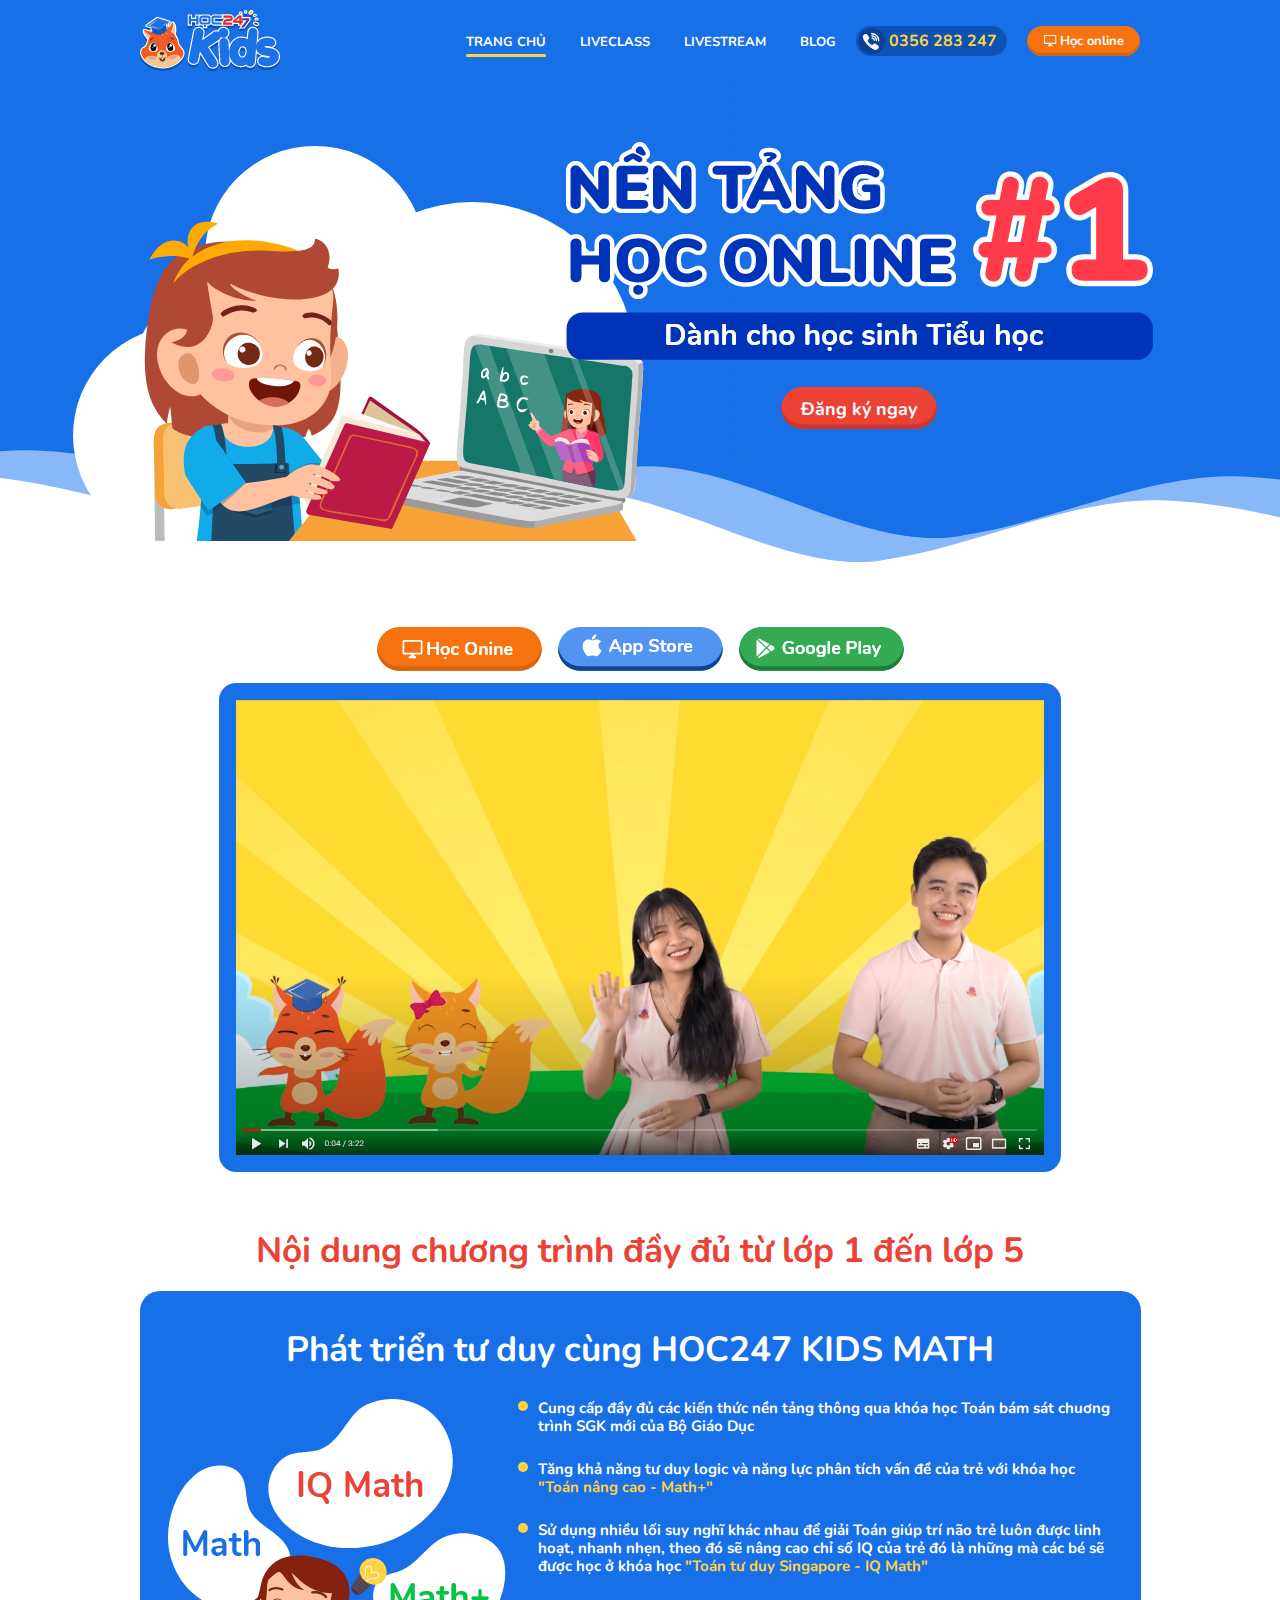
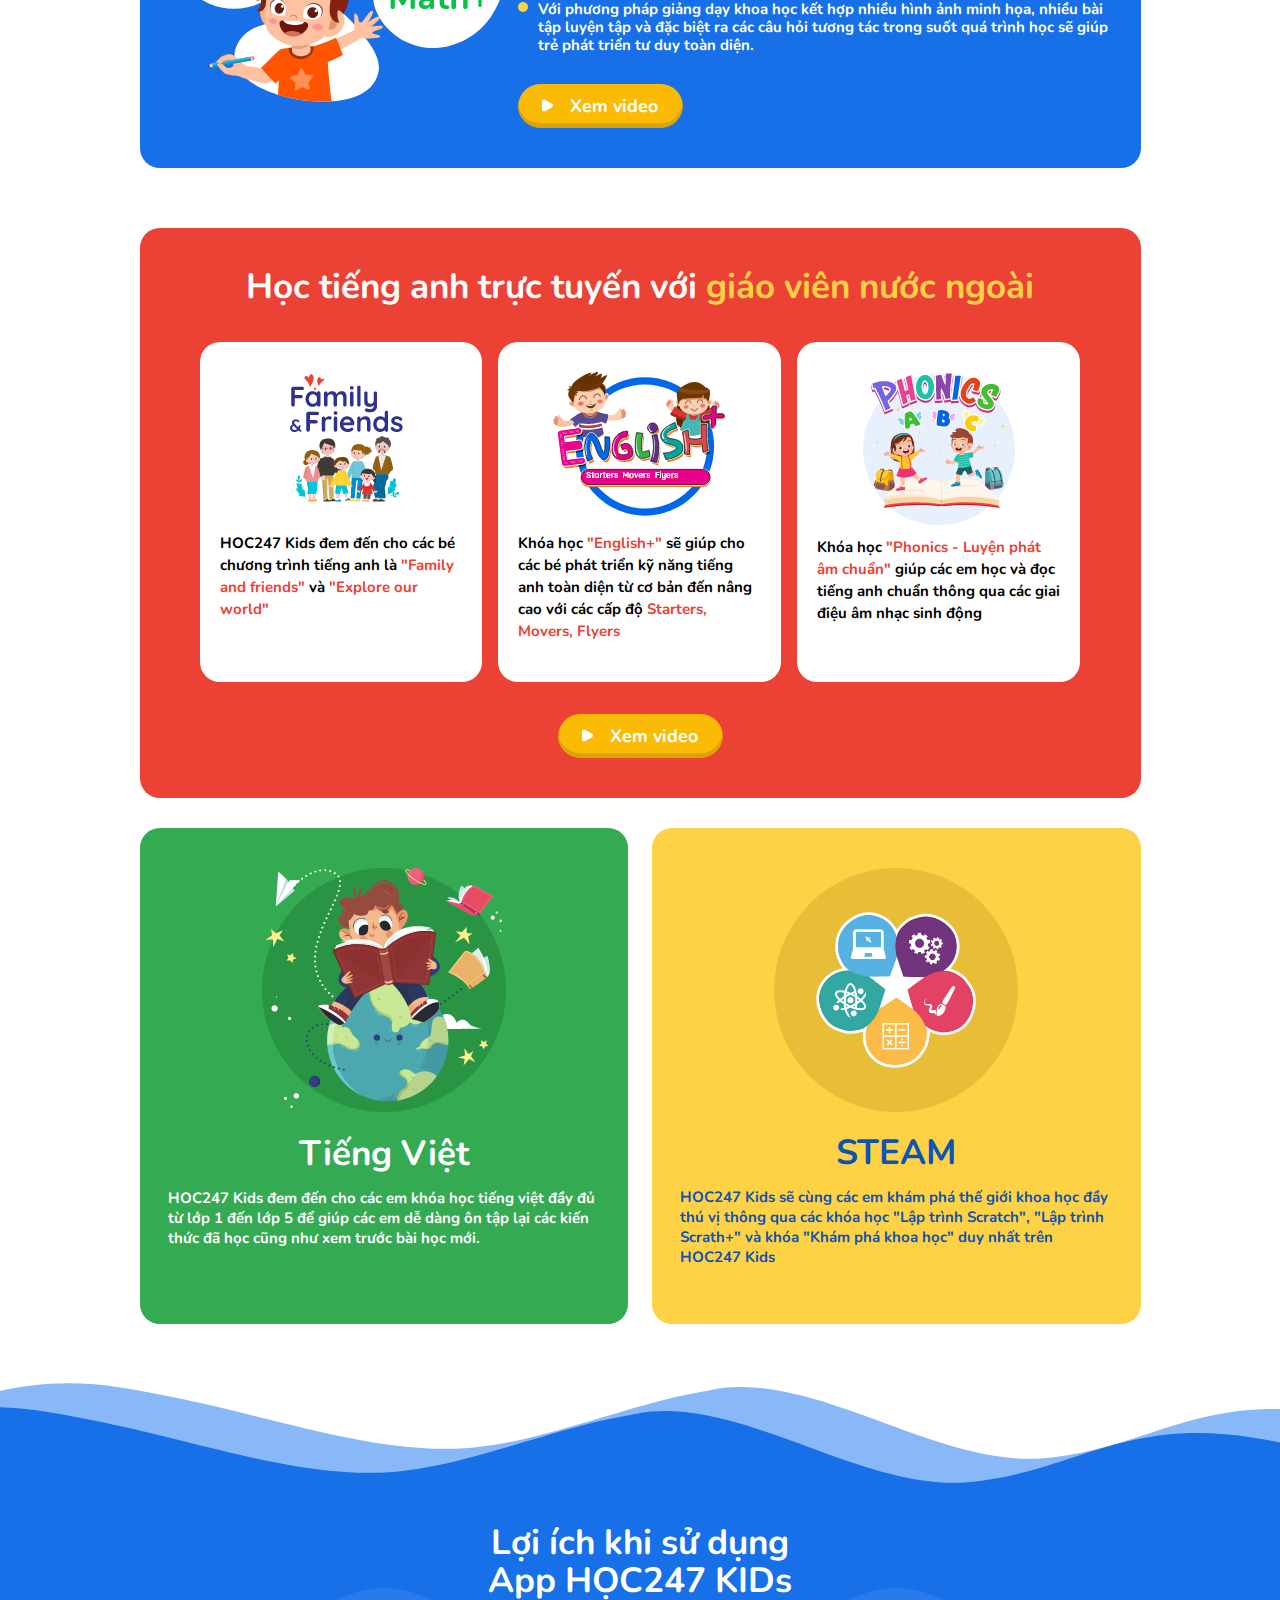
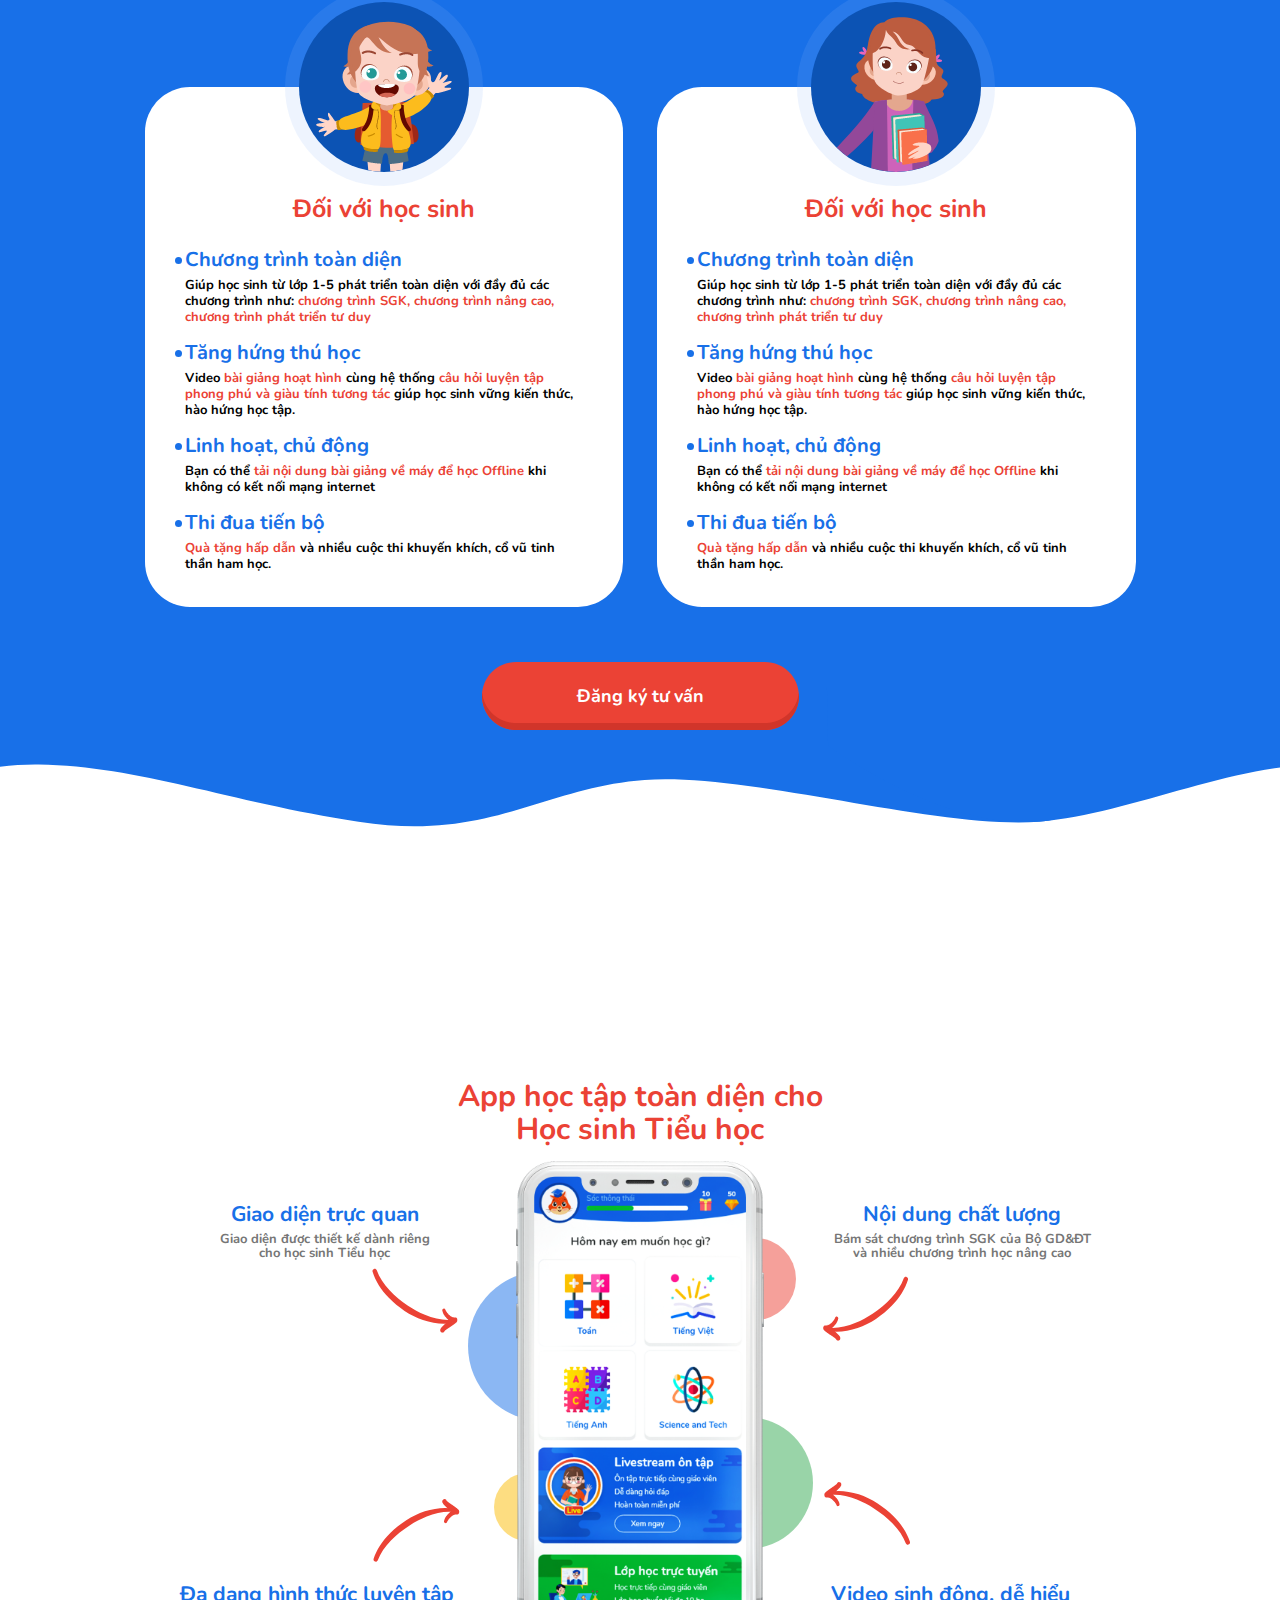
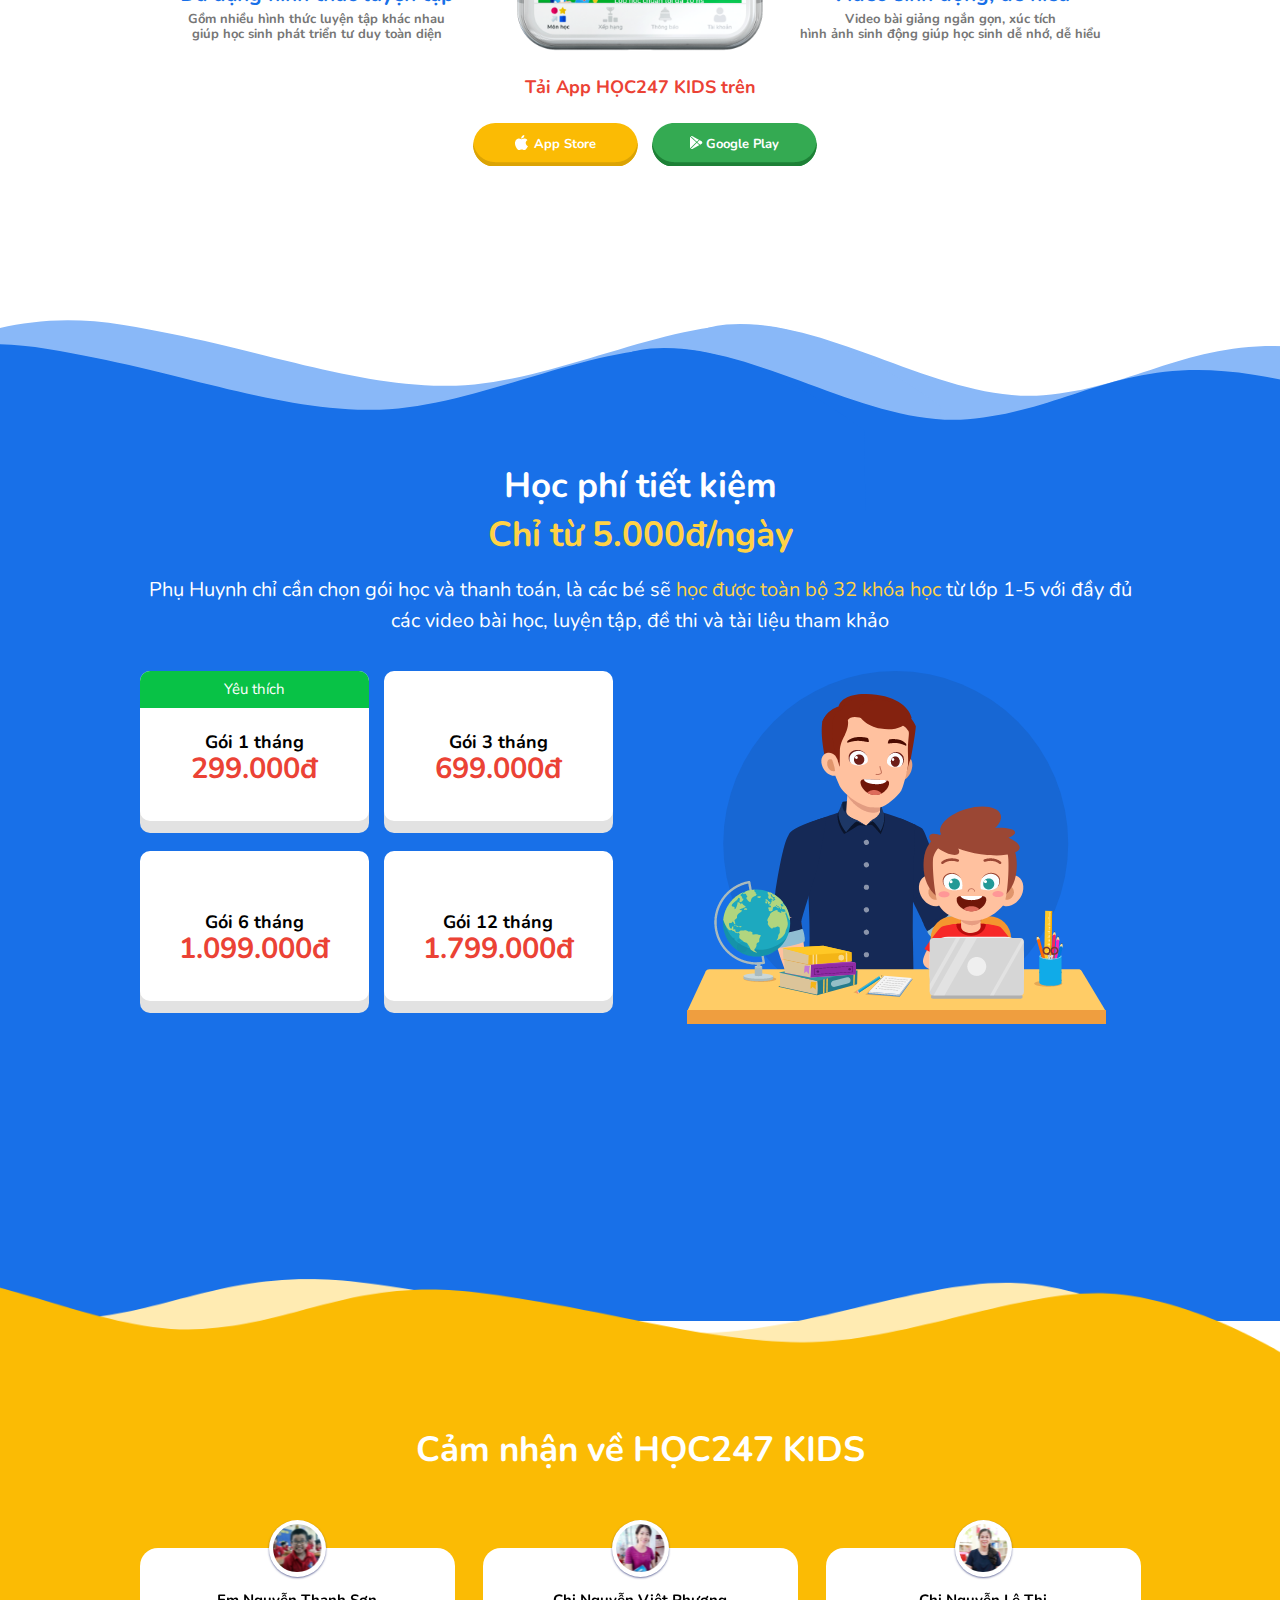
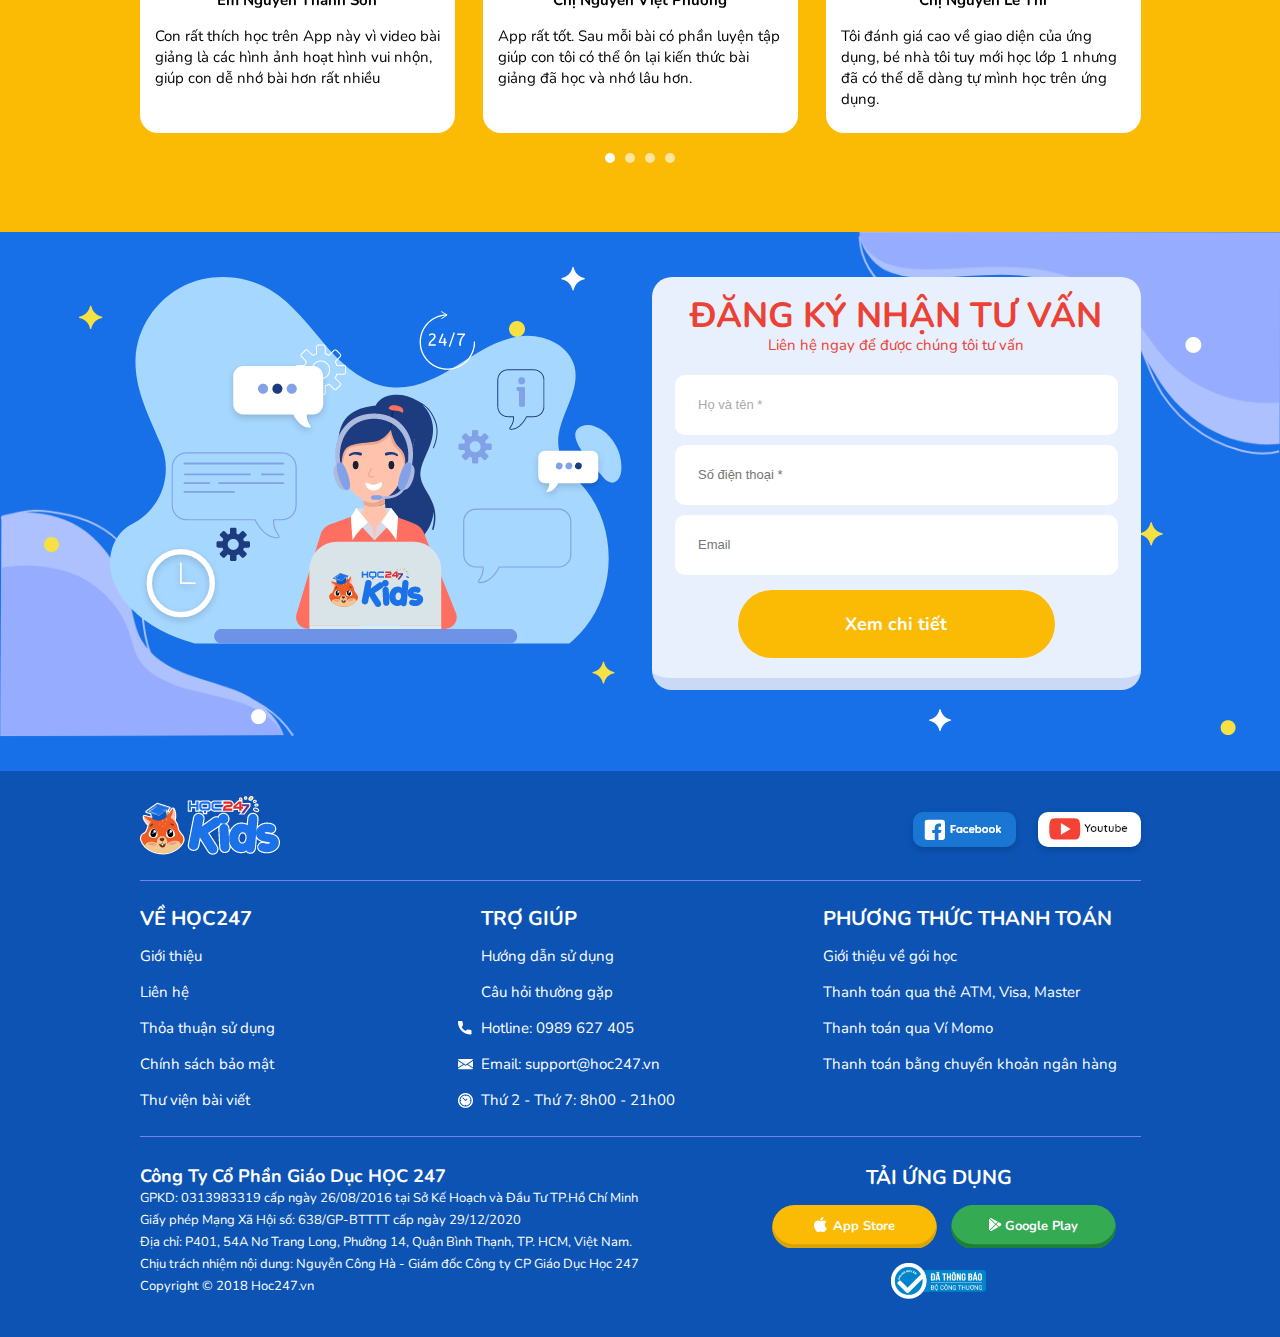
==== commit 81016d1c: "bbb" ====
--- a/index.html
+++ b/index.html
@@ -12,7 +12,7 @@
    <body>
       <div class="wrapper">
          <!--HEADER-->
-         <div class="bg-header-home-01 for-other-page"></div>
+         <div class="bg-header-home-01 for-home-page"></div>
          <header>
             <!--TOP-->
             <div class="container relative">
@@ -34,14 +34,17 @@
                                     <li><a href="#">BLOG</a></li>
                                 </ul>
                             </div>
-                            <div class="search-form-header">
-                              <form action="" method="">
-                                <div class="bg-search-form">
-                                  <input type="text" name="s" value="" />
-                                </div>
-                              </form>
-                            </div>
-                            <div class="learn-online-header">
+                            <div class="phone-form-header">
+                                <div class="bg-phone-form">
+                                   <span class="title16Bold color-yellow">0356 283 247</span>
+                                </div>
+                            </div>
+                            <div class="app-store for-mobile">
+                                <div class="for-mobile app-store-title title13Bold">Tải ứng dụng HỌC247 KIDS</div>
+                                <a href="#" class="ios-app btn-orange-30 title13Bold"><i></i>App Store</a>
+                                <a href="#" class="google-app btn-green-30 title13Bold"><i></i>Google Play</a>
+                            </div>
+                            <div class="learn-online-header for-desktop">
                                 <a href="#" class="learn-online btn-orange30 title13Bold"><i></i>Học online</a>
                             </div>
                         </div>
@@ -67,97 +70,189 @@
          <div class="main-content">
              <div class="three-button-video">
                 <div class="container">
-                  <div class="col-lg-12">
-                      <div class="three-buttons">
-                        <a href="#"><img src="images/learn-online.png" /></a>
-                        <a href="#"><img src="images/app-store-44.png" /></a>
-                        <a href="#"><img src="images/google-play-44.png" /></a>
+                  <div class="row">
+                    <div class="col-lg-12">
+                        <div class="three-buttons">
+                          <a href="#"><img src="images/learn-online.png" /></a>
+                          <a href="#"><img src="images/app-store-44.png" /></a>
+                          <a href="#"><img src="images/google-play-44.png" /></a>
+                        </div>
+                        <div class="blue-bg-video">
+                          <video
+                             id="video-livestream"
+                             class="video-js"
+                             preload="auto"
+                             controls
+                             width="808"
+                             height="455"
+                             poster="images/video-home.png"
+                             data-setup='{ "techOrder": ["youtube", "html5"], "sources": [{ "type": "video/youtube", "src": "https://www.youtube.com/watch?v=CFQzQN9P23w"}], "youtube": { "customVars": { "wmode": "transparent" } } }'
+                             >
+                          </video>
+                        </div>
+
+                        <div class="develop-kid-math">
+                            <div class="title35Bold color-red center">
+                                Nội dung chương trình đầy đủ từ lớp 1 đến lớp 5
+                            </div>
+                            <div class="blue-section-box">
+                                <div class="title35Bold color-white center">
+                                    Phát triển tư duy cùng HOC247 KIDS MATH
+                                </div>
+                                <div class="blue-two-column">
+                                  <div class="img-box">
+                                    <img src="images/develop01.png" />
+                                  </div>
+                                  <div class="list-yellow-bullets">
+                                    <ul>
+                                      <li>Cung cấp đầy đủ các kiến thức nền tảng thông qua khóa học Toán bám sát chuơng trình SGK mới của Bộ Giáo Dục</li>
+                                      <li>Tăng khả năng tư duy logic và năng lực phân tích vấn đề của trẻ với khóa học <b class="color-yellow">"Toán nâng cao - Math+"</b></li>
+                                      <li>Sử dụng nhiều lối suy nghĩ khác nhau để giải Toán giúp trí não trẻ luôn được linh hoạt, nhanh nhẹn, theo đó sẽ nâng cao chỉ số IQ của trẻ đó là những mà các bé sẽ được học ở khóa học <b class="color-yellow">"Toán tư duy Singapore - IQ Math"</b></li>
+                                      <li>Với phương pháp giảng dạy khoa học kết hợp nhiều hình ảnh minh họa, nhiều bài tập luyện tập và đặc biệt ra các câu hỏi tương tác trong suốt quá trình học sẽ giúp trẻ phát triển tư duy toàn diện.</li>
+
+                                    </ul>
+                                    <a href="#" class="view-video title18Bold">Xem video</a>
+                                  </div>
+                                </div>
+                            </div>
+                        </div>
+
+                        <div class="develop-kid-math">
+                            <div class="red-section-box">
+                                <div class="title35Bold color-white center">
+                                    Học tiếng anh trực tuyến với <b class="color-yellow">giáo viên nước ngoài</b>
+                                </div>
+                                <div class="container">
+                                      <div class="row">
+                                          <div class="learn-english-slider">
+                                              <div class="slider-item">
+                                                  <div class="white-radius-box">
+                                                    <div class="imgbox">
+                                                      <img src="images/family.png" />
+                                                    </div>
+                                                    <div class="title15Bold description">
+                                                        HOC247 Kids đem đến cho các bé chương trình tiếng anh là <b class="color-red">"Family and friends"</b> và <b class="color-red">"Explore our world"</b>
+                                                    </div>
+                                                  </div>
+                                              </div>
+                                              <div class="slider-item">
+                                                  <div class="white-radius-box">
+                                                    <div class="imgbox">
+                                                      <img src="images/english-kid.png" />
+                                                    </div>
+                                                    <div class="title15Bold description">
+                                                        Khóa học <b class="color-red">"English+"</b> sẽ giúp cho các bé phát triển kỹ năng tiếng anh toàn diện từ cơ bản đến nâng cao với các cấp độ <b class="color-red">Starters, Movers, Flyers</b>
+                                                    </div>
+                                                  </div>
+                                              </div>
+                                              <div class="slider-item">
+                                                <div class="white-radius-box">
+                                                  <div class="imgbox">
+                                                    <img src="images/phonic.png" />
+                                                  </div>
+                                                  <div class="title15Bold description">
+                                                      Khóa học  <b class="color-red">"Phonics - Luyện phát âm chuẩn"</b> giúp các em học và đọc tiếng anh chuẩn thông qua các giai điệu âm nhạc sinh động
+                                                  </div>
+                                                </div>
+                                            </div>
+                                      </div>
+                                </div>
+                                <a href="#" class="view-video title18Bold">Xem video</a>
+                            </div>
+                        </div>
+
+                        <div class="row">
+                            <div class="col-sm-12 col-md-12 col-lg-6">
+                                <div class="color-block-section green">
+                                    <div class="imgbox">
+                                        <a href="#"><img src="images/green-section.png"/></a>
+                                    </div>
+                                    <a href="#" class="title-block title35Bold color-white center">Tiếng Việt</a>
+                                    <p class="color-white">
+                                      HOC247 Kids đem đến cho các em khóa học tiếng việt đầy đủ từ lớp 1 đến lớp 5 để giúp các em dễ dàng ôn tập lại các kiến thức đã học cũng như xem trước bài học mới.
+                                    </p>
+                                </div>
+                            </div>
+                            <div class="col-sm-12 col-md-12 col-lg-6">
+                              <div class="color-block-section yellow">
+                                  <div class="imgbox">
+                                      <a href="#"><img src="images/yellow-section.png"/></a>
+                                  </div>
+                                  <a href="#" class="title-block title35Bold color-bold-blue center">STEAM</a>
+                                  <p class="color-bold-blue">
+                                    HOC247 Kids sẽ cùng các em khám phá thế giới khoa học đầy thú vị thông qua các khóa học "Lập trình Scratch", "Lập trình Scrath+" và khóa "Khám phá khoa học" duy nhất trên HOC247 Kids
+                                  </p>
+                              </div>
+                            </div>
+                        </div>
                       </div>
-                      <div class="blue-bg-video">
-                        <video
-                           id="video-livestream"
-                           class="video-js"
-                           preload="auto"
-                           controls
-                           width="808"
-                           height="455"
-                           poster="images/video-home.png"
-                           data-setup='{ "techOrder": ["youtube", "html5"], "sources": [{ "type": "video/youtube", "src": "https://www.youtube.com/watch?v=CFQzQN9P23w"}], "youtube": { "customVars": { "wmode": "transparent" } } }'
-                           >
-                        </video>
-                      </div>
-
-                      <div class="develop-kid-math">
-                          <div class="title35Bold color-red center">
-                              Nội dung ....
-                          </div>
-                          <div class="blue-section-box">
-                              <div class="title35Bold color-white center">
-                                  Phát triển ...
-                              </div>
-                              <div class="blue-two-column">
-                                <div class="img-box">
-                                  <img src="images/develop01.png" />
-                                </div>
-                                <div class="list-yellow-bullets">
-                                  <ul>
-                                    <li>Cung cấp ...</li>
-                                    <li>Cung cấp ... <b class="color-yellow">"Toán nâng cao"</b></li>
-                                    <li>Cung cấp ... <b class="color-yellow">"Toán nâng cao"</b></li>
-                                    <li>Cung cấp ...</li>
-
-                                  </ul>
-                                  <a href="#" class="view-video title18Bold">Xem video</a>
-                                </div>
-                              </div>
-                          </div>
-                      </div>
-
-                      <div class="develop-kid-math">
-                          <div class="red-section-box">
-                              <div class="title35Bold color-white center">
-                                  Học tiếng anh .... <b class="color-yellow">giáo viên nước ngoài</b>
-                              </div>
-                              <div class="container">
-                                    <div class="row">
-                                        <div class="col-sm-12 col-md-12 col-lg-4">
-                                            <div class="white-radius-box">
-                                              <div class="imgbox">
-                                                <img src="images/family.png" />
-                                              </div>
-                                              <div class="title15Bold description">
-                                                  HOC247 Kids đem đến .... <b class="color-red">"Family and friends"</b> và <b class="color-red">"Explore our world"</b>
-                                              </div>
-                                            </div>
-                                        </div>
-                                        <div class="col-sm-12 col-md-12 col-lg-4">
-                                          <div class="white-radius-box">
-                                            <div class="imgbox">
-                                              <img src="images/english-kid.png" />
-                                            </div>
-                                            <div class="title15Bold description">
-                                                HOC247 Kids đem đến .... <b class="color-red">"Family and friends"</b> và <b class="color-red">"Explore our world"</b>
-                                            </div>
-                                          </div>
-                                        </div>
-                                        <div class="col-sm-12 col-md-12 col-lg-4">
-                                          <div class="white-radius-box">
-                                            <div class="imgbox">
-                                              <img src="images/phonic.png" />
-                                            </div>
-                                            <div class="title15Bold description">
-                                                HOC247 Kids đem đến .... <b class="color-red">"Family and friends"</b> và <b class="color-red">"Explore our world"</b>
-                                            </div>
-                                          </div>
-                                        </div>
-                                    </div>
-                              </div>
-                              <a href="#" class="view-video title18Bold">Xem video</a>
-                          </div>
-                      </div>
-
-                  </div>
+                    </div>
                 </div>
+             </div>
+
+             <div class="app-benefit-section">
+                 <div class="middle-bg"></div>
+                 <div class="container relative">
+                     <div class="title35Bold color-white center">Lợi ích khi sử dụng <br/>App HỌC247 KIDs</div>
+                     <div class="row relative">
+                         <div class="col-sm-12 col-md-12 col-lg-6">
+                             <div class="white-radius-box">
+                                 <div class="rad-img">
+                                     <div class="img"><div class="middle"><img src="images/hocsinh.png" /></div></div>
+                                 </div>
+                                 <div class="title25Bold color-red center-title">Đối với học sinh</div>
+                                 <ul>
+                                     <li>
+                                         <b class="title20Bold">Chương trình toàn diện</b>
+                                         <p class="title13Bold">Giúp học sinh từ lớp 1-5 phát triển toàn diện với đầy đủ các chương trình như: <span class="color-red">chương trình SGK, chương trình nâng cao, chương trình phát triển tư duy</span></p>
+                                     </li>
+                                     <li>
+                                         <b class="title20Bold">Tăng hứng thú học</b>
+                                         <p class="title13Bold">Video <span class="color-red">bài giảng hoạt hình</span> cùng hệ thống <span class="color-red">câu hỏi luyện tập phong phú và giàu tính tương tác</span> giúp học sinh vững kiến thức, hào hứng học tập.</p>
+                                     </li>
+                                     <li>
+                                         <b class="title20Bold">Linh hoạt, chủ động</b>
+                                         <p class="title13Bold">Bạn có thể <span class="color-red">tải nội dung bài giảng về máy để học Offline</span> khi không có kết nối mạng internet</p>
+                                     </li>
+                                     <li>
+                                         <b class="title20Bold">Thi đua tiến bộ</b>
+                                         <p class="title13Bold"><span class="color-red">Quà tặng hấp dẫn </span> và nhiều cuộc thi khuyến khích, cổ vũ tinh thần ham học.</p>
+                                     </li>
+                                 </ul>
+                             </div>
+                         </div>
+                         <div class="col-sm-12 col-md-12 col-lg-6">
+                             <div class="white-radius-box">
+                                 <div class="rad-img">
+                                     <div class="img"><div class="middle"><img src="images/phuhuynh.png" /></div></div>
+                                 </div>
+                                 <div class="title25Bold color-red center-title">Đối với học sinh</div>
+                                 <ul>
+                                     <li>
+                                         <b class="title20Bold">Chương trình toàn diện</b>
+                                         <p class="title13Bold">Giúp học sinh từ lớp 1-5 phát triển toàn diện với đầy đủ các chương trình như: <span class="color-red">chương trình SGK, chương trình nâng cao, chương trình phát triển tư duy</span></p>
+                                     </li>
+                                     <li>
+                                         <b class="title20Bold">Tăng hứng thú học</b>
+                                         <p class="title13Bold">Video <span class="color-red">bài giảng hoạt hình</span> cùng hệ thống <span class="color-red">câu hỏi luyện tập phong phú và giàu tính tương tác</span> giúp học sinh vững kiến thức, hào hứng học tập.</p>
+                                     </li>
+                                     <li>
+                                         <b class="title20Bold">Linh hoạt, chủ động</b>
+                                         <p class="title13Bold">Bạn có thể <span class="color-red">tải nội dung bài giảng về máy để học Offline</span> khi không có kết nối mạng internet</p>
+                                     </li>
+                                     <li>
+                                         <b class="title20Bold">Thi đua tiến bộ</b>
+                                         <p class="title13Bold"><span class="color-red">Quà tặng hấp dẫn </span> và nhiều cuộc thi khuyến khích, cổ vũ tinh thần ham học.</p>
+                                     </li>
+                                 </ul>
+                             </div>
+                         </div>
+
+                         <div class="btn-register-orange">
+                             <a href="#" class="btn-red-border title18Bold">Đăng ký tư vấn</a>
+                         </div>
+                     </div>
+                 </div>
              </div>
 
              <div class="app-study-section">
@@ -208,128 +303,58 @@
                  </div>
              </div>
 
-             <div class="app-benefit-section">
+
+             <div class="app-benefit-section for-save-money">
                  <div class="middle-bg"></div>
                  <div class="container relative">
-                     <div class="title35Bold color-white center">Lợi ích khi sử dụng <br/>App HỌC247 KIDs</div>
+                     <div class="title35Bold color-white center big-title">Học phí tiết kiệm <br/><b class="color-yellow">Chỉ từ 5.000đ/ngày</b></div>
+                     <div class="short-description color-white">
+                       Phụ Huynh chỉ cần chọn gói học và thanh toán, là các bé sẽ <span class="color-yellow">học được toàn bộ 32 khóa học</span> từ lớp 1-5
+                       với đầy đủ các video bài học, luyện tập, đề thi và tài liệu tham khảo
+                     </div>
                      <div class="row relative">
                          <div class="col-sm-12 col-md-12 col-lg-6">
-                             <div class="white-radius-box">
-                                 <div class="rad-img">
-                                     <div class="img"><div class="middle"><img src="images/hocsinh.png" /></div></div>
-                                 </div>
-                                 <div class="title25Bold color-red center-title">Đối với học sinh</div>
-                                 <ul>
-                                     <li>
-                                         <b class="title20Bold">Chương trình toàn diện</b>
-                                         <p class="title13Bold">Giúp học sinh từ lớp 1-5 phát triển toàn diện với đầy đủ các chương trình như: <span class="color-red">chương trình SGK, chương trình nâng cao, chương trình phát triển tư duy</span></p>
-                                     </li>
-                                     <li>
-                                         <b class="title20Bold">Tăng hứng thú học</b>
-                                         <p class="title13Bold">Video <span class="color-red">bài giảng hoạt hình</span> cùng hệ thống <span class="color-red">câu hỏi luyện tập phong phú và giàu tính tương tác</span> giúp học sinh vững kiến thức, hào hứng học tập.</p>
-                                     </li>
-                                     <li>
-                                         <b class="title20Bold">Linh hoạt, chủ động</b>
-                                         <p class="title13Bold">Bạn có thể <span class="color-red">tải nội dung bài giảng về máy để học Offline</span> khi không có kết nối mạng internet</p>
-                                     </li>
-                                     <li>
-                                         <b class="title20Bold">Thi đua tiến bộ</b>
-                                         <p class="title13Bold"><span class="color-red">Quà tặng hấp dẫn </span> và nhiều cuộc thi khuyến khích, cổ vũ tinh thần ham học.</p>
-                                     </li>
-                                 </ul>
+                             <div class="price-to-learn">
+                                <div class="price-learn-item">
+                                    <div class="like-box">
+                                      Yêu thích
+                                    </div>
+                                    <div class="price-per-monthly">
+                                      <div class="title18Bold month">Gói 1 tháng</div>
+                                      <div class="title29Bold color-red">299.000đ</div>
+                                    </div>
+                                </div>
+                                <div class="price-learn-item">
+                                    <div class="price-per-monthly">
+                                      <div class="title18Bold month">Gói 3 tháng</div>
+                                      <div class="title29Bold color-red">699.000đ</div>
+                                    </div>
+                                </div>
+                                <div class="price-learn-item">
+                                    <div class="price-per-monthly">
+                                      <div class="title18Bold month">Gói 6 tháng</div>
+                                      <div class="title29Bold color-red">1.099.000đ</div>
+                                    </div>
+                                </div>
+                                <div class="price-learn-item">
+                                    <div class="price-per-monthly">
+                                      <div class="title18Bold month">Gói 12 tháng</div>
+                                      <div class="title29Bold color-red">1.799.000đ</div>
+                                    </div>
+                                </div>
                              </div>
                          </div>
                          <div class="col-sm-12 col-md-12 col-lg-6">
-                             <div class="white-radius-box">
-                                 <div class="rad-img">
-                                     <div class="img"><div class="middle"><img src="images/phuhuynh.png" /></div></div>
-                                 </div>
-                                 <div class="title25Bold color-red center-title">Đối với học sinh</div>
-                                 <ul>
-                                     <li>
-                                         <b class="title20Bold">Chương trình toàn diện</b>
-                                         <p class="title13Bold">Giúp học sinh từ lớp 1-5 phát triển toàn diện với đầy đủ các chương trình như: <span class="color-red">chương trình SGK, chương trình nâng cao, chương trình phát triển tư duy</span></p>
-                                     </li>
-                                     <li>
-                                         <b class="title20Bold">Tăng hứng thú học</b>
-                                         <p class="title13Bold">Video <span class="color-red">bài giảng hoạt hình</span> cùng hệ thống <span class="color-red">câu hỏi luyện tập phong phú và giàu tính tương tác</span> giúp học sinh vững kiến thức, hào hứng học tập.</p>
-                                     </li>
-                                     <li>
-                                         <b class="title20Bold">Linh hoạt, chủ động</b>
-                                         <p class="title13Bold">Bạn có thể <span class="color-red">tải nội dung bài giảng về máy để học Offline</span> khi không có kết nối mạng internet</p>
-                                     </li>
-                                     <li>
-                                         <b class="title20Bold">Thi đua tiến bộ</b>
-                                         <p class="title13Bold"><span class="color-red">Quà tặng hấp dẫn </span> và nhiều cuộc thi khuyến khích, cổ vũ tinh thần ham học.</p>
-                                     </li>
-                                 </ul>
-                             </div>
-                         </div>
-
-                         <div class="btn-register-orange">
-                             <a href="#" class="btn-orange-68 title18Bold">Đăng ký tư vấn</a>
-                         </div>
-                     </div>
-                 </div>
-             </div>
-
-             <div class="app-livestream-block">
-                 <div class="container relative">
-                     <div class="title35Bold color-red center pb-80">Lớp học Livestream <br/>Hoàn toàn MIỄN PHÍ</div>
-                     <div class="row">
-                         <div class="col-sm-12 col-md-6 col-lg-6">
-                             <div class="blue-radius-box">
-                                 <ul>
-                                     <li><b class="title20Bold color-yellow">Ôn tập đúng trọng tâm</b>, nắm vững kiến thức từ cơ bản đến nâng cao, giúp đạt kết quả cao trong các kỳ thi</li>
-                                     <li>Hoàn toàn <b class="title20Bold color-yellow">miễn phí</b></li>
-                                     <li><b class="title20Bold color-yellow">Đặt câu hỏi</b> và <b class="title20Bold color-yellow">được giải đáp thắc mắc</b> nhanh chóng từ các trợ giảng bất cứ khi nào không hiểu bài</li>
-                                 </ul>
-                                 <div class="app-store">
-                                     <a href="#" class="ios-app btn-orange-30 h43 title13Bold"><i></i>App Store</a>
-                                     <a href="#" class="google-app btn-green-30 h43 title13Bold"><i></i>Google Play</a>
-                                 </div>
-                             </div>
-                         </div>
-                         <div class="col-sm-12 col-md-6 col-lg-6">
-                             <div class="app-image has-margin-right">
-                                 <div class="bg-image width420" style="background: url('images/hocmienphi.png') no-repeat;"></div>
-
-                             </div>
-                         </div>
-                     </div>
-                 </div>
-             </div>
-
-             <div class="app-livestream-block">
-                 <div class="container relative">
-                     <div class="title35Bold color-red center pb-80">Lớp học Livestream <br/>Hoàn toàn MIỄN PHÍ</div>
-                     <div class="row flex-row-reverse">
-
-                         <div class="col-sm-12 col-md-12 col-lg-6">
-                             <div class="blue-radius-box">
-                                 <ul>
-                                     <li>Giáo trình học<b class="title20Bold color-yellow"> chuyên nghiệp, hiệu quả</b></li>
-                                     <li>Đội ngũ giáo viên <b class="title20Bold color-yellow">nhiệt tình, chuyên môn cao</b></li>
-                                     <li>Học sinh <b class="title20Bold color-yellow">tương tác 2 chiều</b> với giáo viên</li>
-                                     <li>Lớp học chuẩn tối đa <b class="title20Bold color-yellow">10 học sinh</b></li>
-                                     <li>Thời gian <b class="title20Bold color-yellow">linh hoạt,</b> học phí <b class="title20Bold color-yellow">tiết kiệm</b></li>
-                                     <li><b class="title20Bold color-yellow">Báo cáo</b> kết quả học tập <b class="title20Bold color-yellow">hàng tuần</b></li>
-                                 </ul>
-                                 <div class="btn-register-orange">
-                                     <a href="#" class="btn-orange-68 title18Bold">Gửi</a>
-                                 </div>
-                             </div>
-                         </div>
-                         <div class="col-sm-12 col-md-12 col-lg-6">
-                             <div class="app-image">
-                                 <div class="bg-image width500" style="background: url('images/liveclass.png') no-repeat;"></div>
-                             </div>
-                         </div>
-                     </div>
-                 </div>
-             </div>
-
-             <div class="customer-feeling">
+                             <div class="bg-price-learn">
+                               <img src="images/price-learn.png" />
+                             </div>
+                         </div>
+                     </div>
+                 </div>
+             </div>
+
+
+             <div class="customer-feeling feeling-home-page">
                  <div class="container relative">
                      <div class="title35Bold color-white center pb-40">Cảm nhận về HỌC247 KIDS</div>
                      <div class="row">
--- a/css/all.css
+++ b/css/all.css
@@ -1,4 +1,4 @@
-﻿.color-blue{color:#1870e8 !important}.color-red{color:#eb4235 !important}.color-white{color:#fff !important}.color-yellow{color:#ffd245 !important}.color-green{color:#34aa52 !important}h1,h2,h3,h4,h5,h6,p,ul,blockquote,pre,a,abbr,acronym,address,big,cite,code,del,dfn,em,img,ins,kbd,q,s,samp,small,strike,strong,sub,sup,tt,var,b,u,center,dl,dt,dd,fieldset,form,label,legend,table,caption,tbody,tfoot,thead,tr,th,td,article,aside,canvas,details,embed,figure,figcaption,footer,header,hgroup,menu,nav,output,ruby,section,summary,time,mark,audio,video{margin:0;padding:0}article,aside,details,figcaption,figure,footer,header,hgroup,menu,nav,section{display:block}body{margin:0;padding:0}ol,ul{list-style:none}blockquote,q{quotes:none}blockquote:before,blockquote:after,q:before,q:after{content:"";content:none}table{border-collapse:collapse;border-spacing:0}.clear{clear:both}a{outline:none}form,input,textarea{margin:0;padding:0;border:0;font-family:"NiveaOTFBook",Arial,Helvetica,sans-serif;color:#575859}.clearfix:before,.clearfix:after,.row:before,.row:after{content:" ";display:block;overflow:hidden;visibility:hidden;width:0;height:0}.row:after,.clearfix:after{clear:both}.row,.clearfix{zoom:1}.clear{clear:both;display:block;overflow:hidden;visibility:hidden;width:0;height:0}/*!
+﻿.color-bold-blue{color:#0c53b4 !important}.color-blue{color:#1870e8 !important}.color-red{color:#eb4235 !important}.color-white{color:#fff !important}.color-yellow{color:#ffd245 !important}.color-green{color:#34aa52 !important}h1,h2,h3,h4,h5,h6,p,ul,blockquote,pre,a,abbr,acronym,address,big,cite,code,del,dfn,em,img,ins,kbd,q,s,samp,small,strike,strong,sub,sup,tt,var,b,u,center,dl,dt,dd,fieldset,form,label,legend,table,caption,tbody,tfoot,thead,tr,th,td,article,aside,canvas,details,embed,figure,figcaption,footer,header,hgroup,menu,nav,output,ruby,section,summary,time,mark,audio,video{margin:0;padding:0}article,aside,details,figcaption,figure,footer,header,hgroup,menu,nav,section{display:block}body{margin:0;padding:0}ol,ul{list-style:none}blockquote,q{quotes:none}blockquote:before,blockquote:after,q:before,q:after{content:"";content:none}table{border-collapse:collapse;border-spacing:0}.clear{clear:both}a{outline:none}form,input,textarea{margin:0;padding:0;border:0;font-family:"NiveaOTFBook",Arial,Helvetica,sans-serif;color:#575859}.clearfix:before,.clearfix:after,.row:before,.row:after{content:" ";display:block;overflow:hidden;visibility:hidden;width:0;height:0}.row:after,.clearfix:after{clear:both}.row,.clearfix{zoom:1}.clear{clear:both;display:block;overflow:hidden;visibility:hidden;width:0;height:0}/*!
  *  Font Awesome 4.7.0 by @davegandy - http://fontawesome.io - @fontawesome
  *  License - http://fontawesome.io/license (Font: SIL OFL 1.1, CSS: MIT License)
- */@font-face{font-family:"FontAwesome";src:url("../fonts/fontawesome-webfont.eot?v=4.7.0");src:url("../fonts/fontawesome-webfont.eot?#iefix&v=4.7.0") format("embedded-opentype"),url("../fonts/fontawesome-webfont.woff2?v=4.7.0") format("woff2"),url("../fonts/fontawesome-webfont.woff?v=4.7.0") format("woff"),url("../fonts/fontawesome-webfont.ttf?v=4.7.0") format("truetype"),url("../fonts/fontawesome-webfont.svg?v=4.7.0#fontawesomeregular") format("svg");font-weight:normal;font-style:normal}.fa{display:inline-block;font:normal normal normal 14px/1 FontAwesome;font-size:inherit;text-rendering:auto;-webkit-font-smoothing:antialiased;-moz-osx-font-smoothing:grayscale}.fa-lg{font-size:1.33333333em;line-height:.75em;vertical-align:-15%}.fa-2x{font-size:2em}.fa-3x{font-size:3em}.fa-4x{font-size:4em}.fa-5x{font-size:5em}.fa-fw{width:1.28571429em;text-align:center}.fa-ul{padding-left:0;margin-left:2.14285714em;list-style-type:none}.fa-ul>li{position:relative}.fa-li{position:absolute;left:-2.14285714em;width:2.14285714em;top:.14285714em;text-align:center}.fa-li.fa-lg{left:-1.85714286em}.fa-border{padding:.2em .25em .15em;border:solid .08em #eee;border-radius:.1em}.fa-pull-left{float:left}.fa-pull-right{float:right}.fa.fa-pull-left{margin-right:.3em}.fa.fa-pull-right{margin-left:.3em}.pull-right{float:right}.pull-left{float:left}.fa.pull-left{margin-right:.3em}.fa.pull-right{margin-left:.3em}.fa-spin{-webkit-animation:fa-spin 2s infinite linear;animation:fa-spin 2s infinite linear}.fa-pulse{-webkit-animation:fa-spin 1s infinite steps(8);animation:fa-spin 1s infinite steps(8)}@-webkit-keyframes fa-spin{0%{-webkit-transform:rotate(0deg);transform:rotate(0deg)}100%{-webkit-transform:rotate(359deg);transform:rotate(359deg)}}@keyframes fa-spin{0%{-webkit-transform:rotate(0deg);transform:rotate(0deg)}100%{-webkit-transform:rotate(359deg);transform:rotate(359deg)}}.fa-rotate-90{-ms-filter:"progid:DXImageTransform.Microsoft.BasicImage(rotation=1)";-webkit-transform:rotate(90deg);-ms-transform:rotate(90deg);transform:rotate(90deg)}.fa-rotate-180{-ms-filter:"progid:DXImageTransform.Microsoft.BasicImage(rotation=2)";-webkit-transform:rotate(180deg);-ms-transform:rotate(180deg);transform:rotate(180deg)}.fa-rotate-270{-ms-filter:"progid:DXImageTransform.Microsoft.BasicImage(rotation=3)";-webkit-transform:rotate(270deg);-ms-transform:rotate(270deg);transform:rotate(270deg)}.fa-flip-horizontal{-ms-filter:"progid:DXImageTransform.Microsoft.BasicImage(rotation=0, mirror=1)";-webkit-transform:scale(-1, 1);-ms-transform:scale(-1, 1);transform:scale(-1, 1)}.fa-flip-vertical{-ms-filter:"progid:DXImageTransform.Microsoft.BasicImage(rotation=2, mirror=1)";-webkit-transform:scale(1, -1);-ms-transform:scale(1, -1);transform:scale(1, -1)}:root .fa-rotate-90,:root .fa-rotate-180,:root .fa-rotate-270,:root .fa-flip-horizontal,:root .fa-flip-vertical{filter:none}.fa-stack{position:relative;display:inline-block;width:2em;height:2em;line-height:2em;vertical-align:middle}.fa-stack-1x,.fa-stack-2x{position:absolute;left:0;width:100%;text-align:center}.fa-stack-1x{line-height:inherit}.fa-stack-2x{font-size:2em}.fa-inverse{color:#fff}.fa-glass:before{content:""}.fa-music:before{content:""}.fa-search:before{content:""}.fa-envelope-o:before{content:""}.fa-heart:before{content:""}.fa-star:before{content:""}.fa-star-o:before{content:""}.fa-user:before{content:""}.fa-film:before{content:""}.fa-th-large:before{content:""}.fa-th:before{content:""}.fa-th-list:before{content:""}.fa-check:before{content:""}.fa-remove:before,.fa-close:before,.fa-times:before{content:""}.fa-search-plus:before{content:""}.fa-search-minus:before{content:""}.fa-power-off:before{content:""}.fa-signal:before{content:""}.fa-gear:before,.fa-cog:before{content:""}.fa-trash-o:before{content:""}.fa-home:before{content:""}.fa-file-o:before{content:""}.fa-clock-o:before{content:""}.fa-road:before{content:""}.fa-download:before{content:""}.fa-arrow-circle-o-down:before{content:""}.fa-arrow-circle-o-up:before{content:""}.fa-inbox:before{content:""}.fa-play-circle-o:before{content:""}.fa-rotate-right:before,.fa-repeat:before{content:""}.fa-refresh:before{content:""}.fa-list-alt:before{content:""}.fa-lock:before{content:""}.fa-flag:before{content:""}.fa-headphones:before{content:""}.fa-volume-off:before{content:""}.fa-volume-down:before{content:""}.fa-volume-up:before{content:""}.fa-qrcode:before{content:""}.fa-barcode:before{content:""}.fa-tag:before{content:""}.fa-tags:before{content:""}.fa-book:before{content:""}.fa-bookmark:before{content:""}.fa-print:before{content:""}.fa-camera:before{content:""}.fa-font:before{content:""}.fa-bold:before{content:""}.fa-italic:before{content:""}.fa-text-height:before{content:""}.fa-text-width:before{content:""}.fa-align-left:before{content:""}.fa-align-center:before{content:""}.fa-align-right:before{content:""}.fa-align-justify:before{content:""}.fa-list:before{content:""}.fa-dedent:before,.fa-outdent:before{content:""}.fa-indent:before{content:""}.fa-video-camera:before{content:""}.fa-photo:before,.fa-image:before,.fa-picture-o:before{content:""}.fa-pencil:before{content:""}.fa-map-marker:before{content:""}.fa-adjust:before{content:""}.fa-tint:before{content:""}.fa-edit:before,.fa-pencil-square-o:before{content:""}.fa-share-square-o:before{content:""}.fa-check-square-o:before{content:""}.fa-arrows:before{content:""}.fa-step-backward:before{content:""}.fa-fast-backward:before{content:""}.fa-backward:before{content:""}.fa-play:before{content:""}.fa-pause:before{content:""}.fa-stop:before{content:""}.fa-forward:before{content:""}.fa-fast-forward:before{content:""}.fa-step-forward:before{content:""}.fa-eject:before{content:""}.fa-chevron-left:before{content:""}.fa-chevron-right:before{content:""}.fa-plus-circle:before{content:""}.fa-minus-circle:before{content:""}.fa-times-circle:before{content:""}.fa-check-circle:before{content:""}.fa-question-circle:before{content:""}.fa-info-circle:before{content:""}.fa-crosshairs:before{content:""}.fa-times-circle-o:before{content:""}.fa-check-circle-o:before{content:""}.fa-ban:before{content:""}.fa-arrow-left:before{content:""}.fa-arrow-right:before{content:""}.fa-arrow-up:before{content:""}.fa-arrow-down:before{content:""}.fa-mail-forward:before,.fa-share:before{content:""}.fa-expand:before{content:""}.fa-compress:before{content:""}.fa-plus:before{content:""}.fa-minus:before{content:""}.fa-asterisk:before{content:""}.fa-exclamation-circle:before{content:""}.fa-gift:before{content:""}.fa-leaf:before{content:""}.fa-fire:before{content:""}.fa-eye:before{content:""}.fa-eye-slash:before{content:""}.fa-warning:before,.fa-exclamation-triangle:before{content:""}.fa-plane:before{content:""}.fa-calendar:before{content:""}.fa-random:before{content:""}.fa-comment:before{content:""}.fa-magnet:before{content:""}.fa-chevron-up:before{content:""}.fa-chevron-down:before{content:""}.fa-retweet:before{content:""}.fa-shopping-cart:before{content:""}.fa-folder:before{content:""}.fa-folder-open:before{content:""}.fa-arrows-v:before{content:""}.fa-arrows-h:before{content:""}.fa-bar-chart-o:before,.fa-bar-chart:before{content:""}.fa-twitter-square:before{content:""}.fa-facebook-square:before{content:""}.fa-camera-retro:before{content:""}.fa-key:before{content:""}.fa-gears:before,.fa-cogs:before{content:""}.fa-comments:before{content:""}.fa-thumbs-o-up:before{content:""}.fa-thumbs-o-down:before{content:""}.fa-star-half:before{content:""}.fa-heart-o:before{content:""}.fa-sign-out:before{content:""}.fa-linkedin-square:before{content:""}.fa-thumb-tack:before{content:""}.fa-external-link:before{content:""}.fa-sign-in:before{content:""}.fa-trophy:before{content:""}.fa-github-square:before{content:""}.fa-upload:before{content:""}.fa-lemon-o:before{content:""}.fa-phone:before{content:""}.fa-square-o:before{content:""}.fa-bookmark-o:before{content:""}.fa-phone-square:before{content:""}.fa-twitter:before{content:""}.fa-facebook-f:before,.fa-facebook:before{content:""}.fa-github:before{content:""}.fa-unlock:before{content:""}.fa-credit-card:before{content:""}.fa-feed:before,.fa-rss:before{content:""}.fa-hdd-o:before{content:""}.fa-bullhorn:before{content:""}.fa-bell:before{content:""}.fa-certificate:before{content:""}.fa-hand-o-right:before{content:""}.fa-hand-o-left:before{content:""}.fa-hand-o-up:before{content:""}.fa-hand-o-down:before{content:""}.fa-arrow-circle-left:before{content:""}.fa-arrow-circle-right:before{content:""}.fa-arrow-circle-up:before{content:""}.fa-arrow-circle-down:before{content:""}.fa-globe:before{content:""}.fa-wrench:before{content:""}.fa-tasks:before{content:""}.fa-filter:before{content:""}.fa-briefcase:before{content:""}.fa-arrows-alt:before{content:""}.fa-group:before,.fa-users:before{content:""}.fa-chain:before,.fa-link:before{content:""}.fa-cloud:before{content:""}.fa-flask:before{content:""}.fa-cut:before,.fa-scissors:before{content:""}.fa-copy:before,.fa-files-o:before{content:""}.fa-paperclip:before{content:""}.fa-save:before,.fa-floppy-o:before{content:""}.fa-square:before{content:""}.fa-navicon:before,.fa-reorder:before,.fa-bars:before{content:""}.fa-list-ul:before{content:""}.fa-list-ol:before{content:""}.fa-strikethrough:before{content:""}.fa-underline:before{content:""}.fa-table:before{content:""}.fa-magic:before{content:""}.fa-truck:before{content:""}.fa-pinterest:before{content:""}.fa-pinterest-square:before{content:""}.fa-google-plus-square:before{content:""}.fa-google-plus:before{content:""}.fa-money:before{content:""}.fa-caret-down:before{content:""}.fa-caret-up:before{content:""}.fa-caret-left:before{content:""}.fa-caret-right:before{content:""}.fa-columns:before{content:""}.fa-unsorted:before,.fa-sort:before{content:""}.fa-sort-down:before,.fa-sort-desc:before{content:""}.fa-sort-up:before,.fa-sort-asc:before{content:""}.fa-envelope:before{content:""}.fa-linkedin:before{content:""}.fa-rotate-left:before,.fa-undo:before{content:""}.fa-legal:before,.fa-gavel:before{content:""}.fa-dashboard:before,.fa-tachometer:before{content:""}.fa-comment-o:before{content:""}.fa-comments-o:before{content:""}.fa-flash:before,.fa-bolt:before{content:""}.fa-sitemap:before{content:""}.fa-umbrella:before{content:""}.fa-paste:before,.fa-clipboard:before{content:""}.fa-lightbulb-o:before{content:""}.fa-exchange:before{content:""}.fa-cloud-download:before{content:""}.fa-cloud-upload:before{content:""}.fa-user-md:before{content:""}.fa-stethoscope:before{content:""}.fa-suitcase:before{content:""}.fa-bell-o:before{content:""}.fa-coffee:before{content:""}.fa-cutlery:before{content:""}.fa-file-text-o:before{content:""}.fa-building-o:before{content:""}.fa-hospital-o:before{content:""}.fa-ambulance:before{content:""}.fa-medkit:before{content:""}.fa-fighter-jet:before{content:""}.fa-beer:before{content:""}.fa-h-square:before{content:""}.fa-plus-square:before{content:""}.fa-angle-double-left:before{content:""}.fa-angle-double-right:before{content:""}.fa-angle-double-up:before{content:""}.fa-angle-double-down:before{content:""}.fa-angle-left:before{content:""}.fa-angle-right:before{content:""}.fa-angle-up:before{content:""}.fa-angle-down:before{content:""}.fa-desktop:before{content:""}.fa-laptop:before{content:""}.fa-tablet:before{content:""}.fa-mobile-phone:before,.fa-mobile:before{content:""}.fa-circle-o:before{content:""}.fa-quote-left:before{content:""}.fa-quote-right:before{content:""}.fa-spinner:before{content:""}.fa-circle:before{content:""}.fa-mail-reply:before,.fa-reply:before{content:""}.fa-github-alt:before{content:""}.fa-folder-o:before{content:""}.fa-folder-open-o:before{content:""}.fa-smile-o:before{content:""}.fa-frown-o:before{content:""}.fa-meh-o:before{content:""}.fa-gamepad:before{content:""}.fa-keyboard-o:before{content:""}.fa-flag-o:before{content:""}.fa-flag-checkered:before{content:""}.fa-terminal:before{content:""}.fa-code:before{content:""}.fa-mail-reply-all:before,.fa-reply-all:before{content:""}.fa-star-half-empty:before,.fa-star-half-full:before,.fa-star-half-o:before{content:""}.fa-location-arrow:before{content:""}.fa-crop:before{content:""}.fa-code-fork:before{content:""}.fa-unlink:before,.fa-chain-broken:before{content:""}.fa-question:before{content:""}.fa-info:before{content:""}.fa-exclamation:before{content:""}.fa-superscript:before{content:""}.fa-subscript:before{content:""}.fa-eraser:before{content:""}.fa-puzzle-piece:before{content:""}.fa-microphone:before{content:""}.fa-microphone-slash:before{content:""}.fa-shield:before{content:""}.fa-calendar-o:before{content:""}.fa-fire-extinguisher:before{content:""}.fa-rocket:before{content:""}.fa-maxcdn:before{content:""}.fa-chevron-circle-left:before{content:""}.fa-chevron-circle-right:before{content:""}.fa-chevron-circle-up:before{content:""}.fa-chevron-circle-down:before{content:""}.fa-html5:before{content:""}.fa-css3:before{content:""}.fa-anchor:before{content:""}.fa-unlock-alt:before{content:""}.fa-bullseye:before{content:""}.fa-ellipsis-h:before{content:""}.fa-ellipsis-v:before{content:""}.fa-rss-square:before{content:""}.fa-play-circle:before{content:""}.fa-ticket:before{content:""}.fa-minus-square:before{content:""}.fa-minus-square-o:before{content:""}.fa-level-up:before{content:""}.fa-level-down:before{content:""}.fa-check-square:before{content:""}.fa-pencil-square:before{content:""}.fa-external-link-square:before{content:""}.fa-share-square:before{content:""}.fa-compass:before{content:""}.fa-toggle-down:before,.fa-caret-square-o-down:before{content:""}.fa-toggle-up:before,.fa-caret-square-o-up:before{content:""}.fa-toggle-right:before,.fa-caret-square-o-right:before{content:""}.fa-euro:before,.fa-eur:before{content:""}.fa-gbp:before{content:""}.fa-dollar:before,.fa-usd:before{content:""}.fa-rupee:before,.fa-inr:before{content:""}.fa-cny:before,.fa-rmb:before,.fa-yen:before,.fa-jpy:before{content:""}.fa-ruble:before,.fa-rouble:before,.fa-rub:before{content:""}.fa-won:before,.fa-krw:before{content:""}.fa-bitcoin:before,.fa-btc:before{content:""}.fa-file:before{content:""}.fa-file-text:before{content:""}.fa-sort-alpha-asc:before{content:""}.fa-sort-alpha-desc:before{content:""}.fa-sort-amount-asc:before{content:""}.fa-sort-amount-desc:before{content:""}.fa-sort-numeric-asc:before{content:""}.fa-sort-numeric-desc:before{content:""}.fa-thumbs-up:before{content:""}.fa-thumbs-down:before{content:""}.fa-youtube-square:before{content:""}.fa-youtube:before{content:""}.fa-xing:before{content:""}.fa-xing-square:before{content:""}.fa-youtube-play:before{content:""}.fa-dropbox:before{content:""}.fa-stack-overflow:before{content:""}.fa-instagram:before{content:""}.fa-flickr:before{content:""}.fa-adn:before{content:""}.fa-bitbucket:before{content:""}.fa-bitbucket-square:before{content:""}.fa-tumblr:before{content:""}.fa-tumblr-square:before{content:""}.fa-long-arrow-down:before{content:""}.fa-long-arrow-up:before{content:""}.fa-long-arrow-left:before{content:""}.fa-long-arrow-right:before{content:""}.fa-apple:before{content:""}.fa-windows:before{content:""}.fa-android:before{content:""}.fa-linux:before{content:""}.fa-dribbble:before{content:""}.fa-skype:before{content:""}.fa-foursquare:before{content:""}.fa-trello:before{content:""}.fa-female:before{content:""}.fa-male:before{content:""}.fa-gittip:before,.fa-gratipay:before{content:""}.fa-sun-o:before{content:""}.fa-moon-o:before{content:""}.fa-archive:before{content:""}.fa-bug:before{content:""}.fa-vk:before{content:""}.fa-weibo:before{content:""}.fa-renren:before{content:""}.fa-pagelines:before{content:""}.fa-stack-exchange:before{content:""}.fa-arrow-circle-o-right:before{content:""}.fa-arrow-circle-o-left:before{content:""}.fa-toggle-left:before,.fa-caret-square-o-left:before{content:""}.fa-dot-circle-o:before{content:""}.fa-wheelchair:before{content:""}.fa-vimeo-square:before{content:""}.fa-turkish-lira:before,.fa-try:before{content:""}.fa-plus-square-o:before{content:""}.fa-space-shuttle:before{content:""}.fa-slack:before{content:""}.fa-envelope-square:before{content:""}.fa-wordpress:before{content:""}.fa-openid:before{content:""}.fa-institution:before,.fa-bank:before,.fa-university:before{content:""}.fa-mortar-board:before,.fa-graduation-cap:before{content:""}.fa-yahoo:before{content:""}.fa-google:before{content:""}.fa-reddit:before{content:""}.fa-reddit-square:before{content:""}.fa-stumbleupon-circle:before{content:""}.fa-stumbleupon:before{content:""}.fa-delicious:before{content:""}.fa-digg:before{content:""}.fa-pied-piper-pp:before{content:""}.fa-pied-piper-alt:before{content:""}.fa-drupal:before{content:""}.fa-joomla:before{content:""}.fa-language:before{content:""}.fa-fax:before{content:""}.fa-building:before{content:""}.fa-child:before{content:""}.fa-paw:before{content:""}.fa-spoon:before{content:""}.fa-cube:before{content:""}.fa-cubes:before{content:""}.fa-behance:before{content:""}.fa-behance-square:before{content:""}.fa-steam:before{content:""}.fa-steam-square:before{content:""}.fa-recycle:before{content:""}.fa-automobile:before,.fa-car:before{content:""}.fa-cab:before,.fa-taxi:before{content:""}.fa-tree:before{content:""}.fa-spotify:before{content:""}.fa-deviantart:before{content:""}.fa-soundcloud:before{content:""}.fa-database:before{content:""}.fa-file-pdf-o:before{content:""}.fa-file-word-o:before{content:""}.fa-file-excel-o:before{content:""}.fa-file-powerpoint-o:before{content:""}.fa-file-photo-o:before,.fa-file-picture-o:before,.fa-file-image-o:before{content:""}.fa-file-zip-o:before,.fa-file-archive-o:before{content:""}.fa-file-sound-o:before,.fa-file-audio-o:before{content:""}.fa-file-movie-o:before,.fa-file-video-o:before{content:""}.fa-file-code-o:before{content:""}.fa-vine:before{content:""}.fa-codepen:before{content:""}.fa-jsfiddle:before{content:""}.fa-life-bouy:before,.fa-life-buoy:before,.fa-life-saver:before,.fa-support:before,.fa-life-ring:before{content:""}.fa-circle-o-notch:before{content:""}.fa-ra:before,.fa-resistance:before,.fa-rebel:before{content:""}.fa-ge:before,.fa-empire:before{content:""}.fa-git-square:before{content:""}.fa-git:before{content:""}.fa-y-combinator-square:before,.fa-yc-square:before,.fa-hacker-news:before{content:""}.fa-tencent-weibo:before{content:""}.fa-qq:before{content:""}.fa-wechat:before,.fa-weixin:before{content:""}.fa-send:before,.fa-paper-plane:before{content:""}.fa-send-o:before,.fa-paper-plane-o:before{content:""}.fa-history:before{content:""}.fa-circle-thin:before{content:""}.fa-header:before{content:""}.fa-paragraph:before{content:""}.fa-sliders:before{content:""}.fa-share-alt:before{content:""}.fa-share-alt-square:before{content:""}.fa-bomb:before{content:""}.fa-soccer-ball-o:before,.fa-futbol-o:before{content:""}.fa-tty:before{content:""}.fa-binoculars:before{content:""}.fa-plug:before{content:""}.fa-slideshare:before{content:""}.fa-twitch:before{content:""}.fa-yelp:before{content:""}.fa-newspaper-o:before{content:""}.fa-wifi:before{content:""}.fa-calculator:before{content:""}.fa-paypal:before{content:""}.fa-google-wallet:before{content:""}.fa-cc-visa:before{content:""}.fa-cc-mastercard:before{content:""}.fa-cc-discover:before{content:""}.fa-cc-amex:before{content:""}.fa-cc-paypal:before{content:""}.fa-cc-stripe:before{content:""}.fa-bell-slash:before{content:""}.fa-bell-slash-o:before{content:""}.fa-trash:before{content:""}.fa-copyright:before{content:""}.fa-at:before{content:""}.fa-eyedropper:before{content:""}.fa-paint-brush:before{content:""}.fa-birthday-cake:before{content:""}.fa-area-chart:before{content:""}.fa-pie-chart:before{content:""}.fa-line-chart:before{content:""}.fa-lastfm:before{content:""}.fa-lastfm-square:before{content:""}.fa-toggle-off:before{content:""}.fa-toggle-on:before{content:""}.fa-bicycle:before{content:""}.fa-bus:before{content:""}.fa-ioxhost:before{content:""}.fa-angellist:before{content:""}.fa-cc:before{content:""}.fa-shekel:before,.fa-sheqel:before,.fa-ils:before{content:""}.fa-meanpath:before{content:""}.fa-buysellads:before{content:""}.fa-connectdevelop:before{content:""}.fa-dashcube:before{content:""}.fa-forumbee:before{content:""}.fa-leanpub:before{content:""}.fa-sellsy:before{content:""}.fa-shirtsinbulk:before{content:""}.fa-simplybuilt:before{content:""}.fa-skyatlas:before{content:""}.fa-cart-plus:before{content:""}.fa-cart-arrow-down:before{content:""}.fa-diamond:before{content:""}.fa-ship:before{content:""}.fa-user-secret:before{content:""}.fa-motorcycle:before{content:""}.fa-street-view:before{content:""}.fa-heartbeat:before{content:""}.fa-venus:before{content:""}.fa-mars:before{content:""}.fa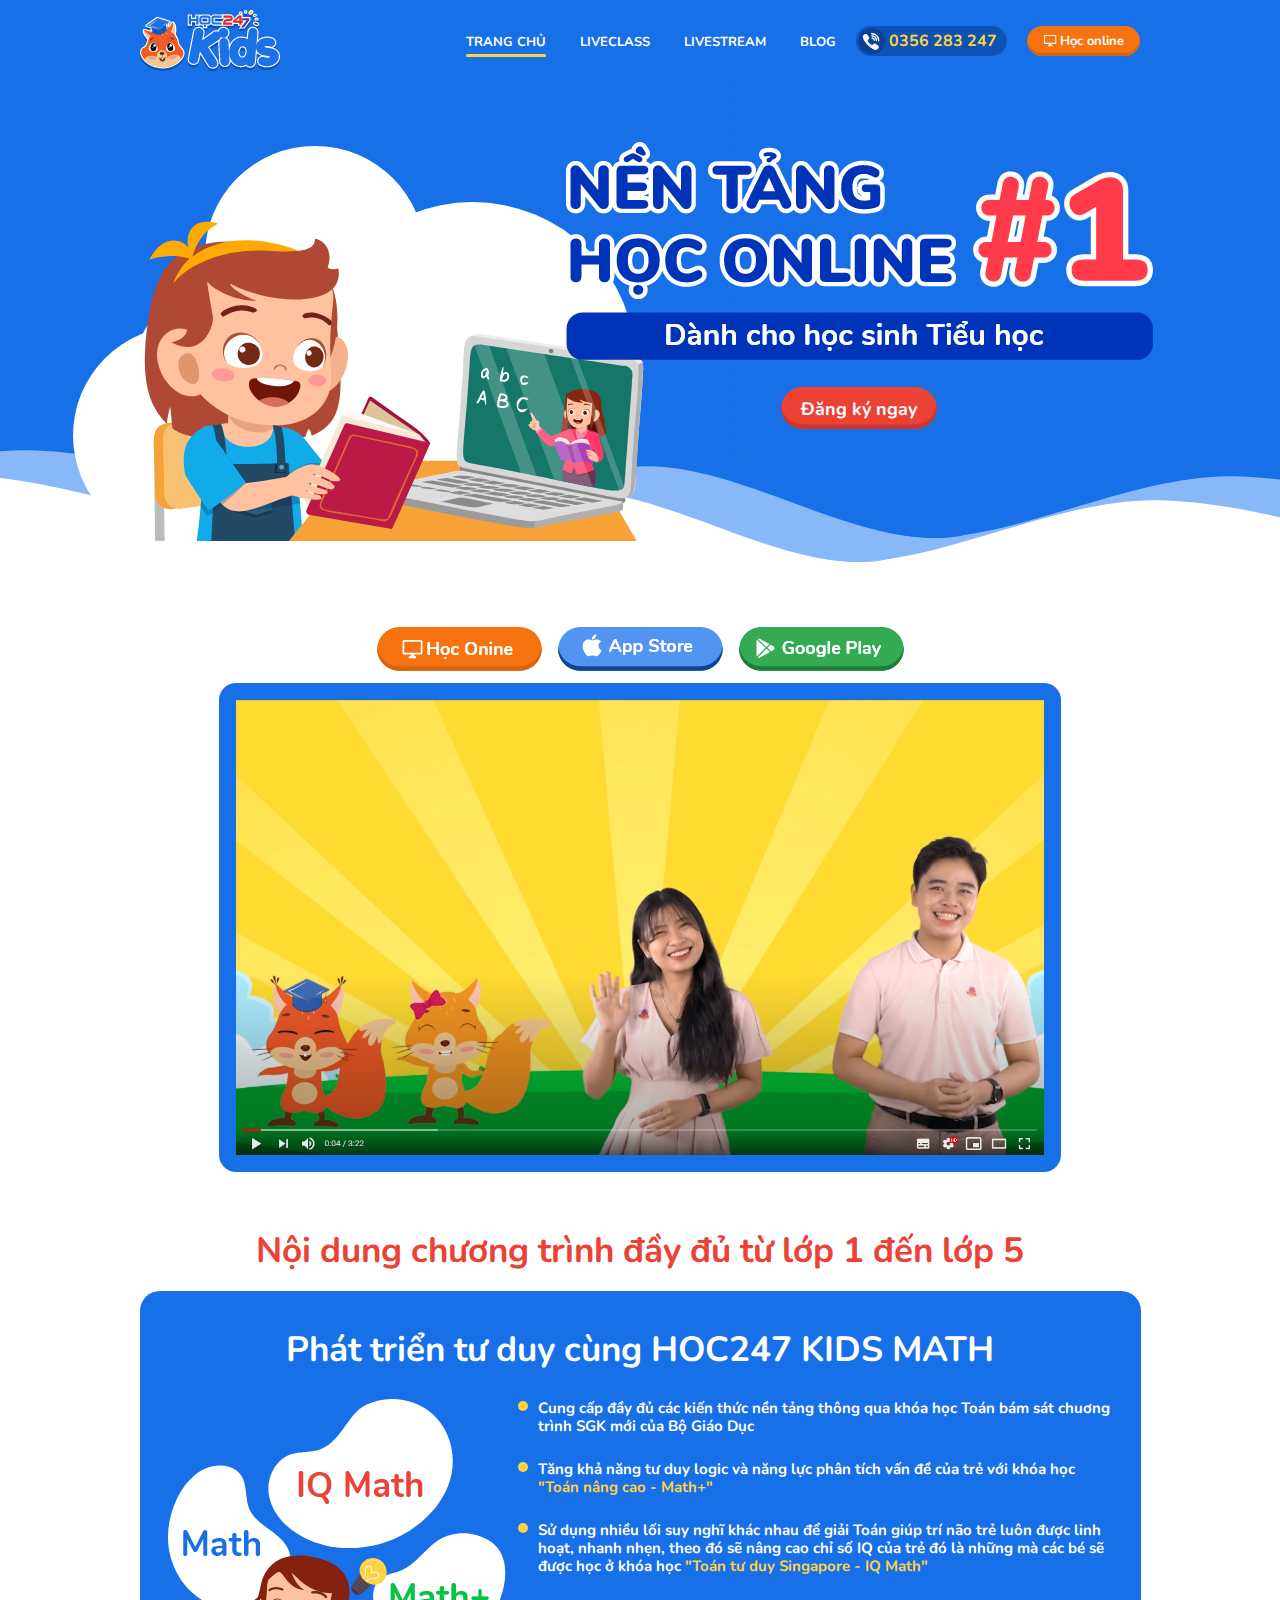
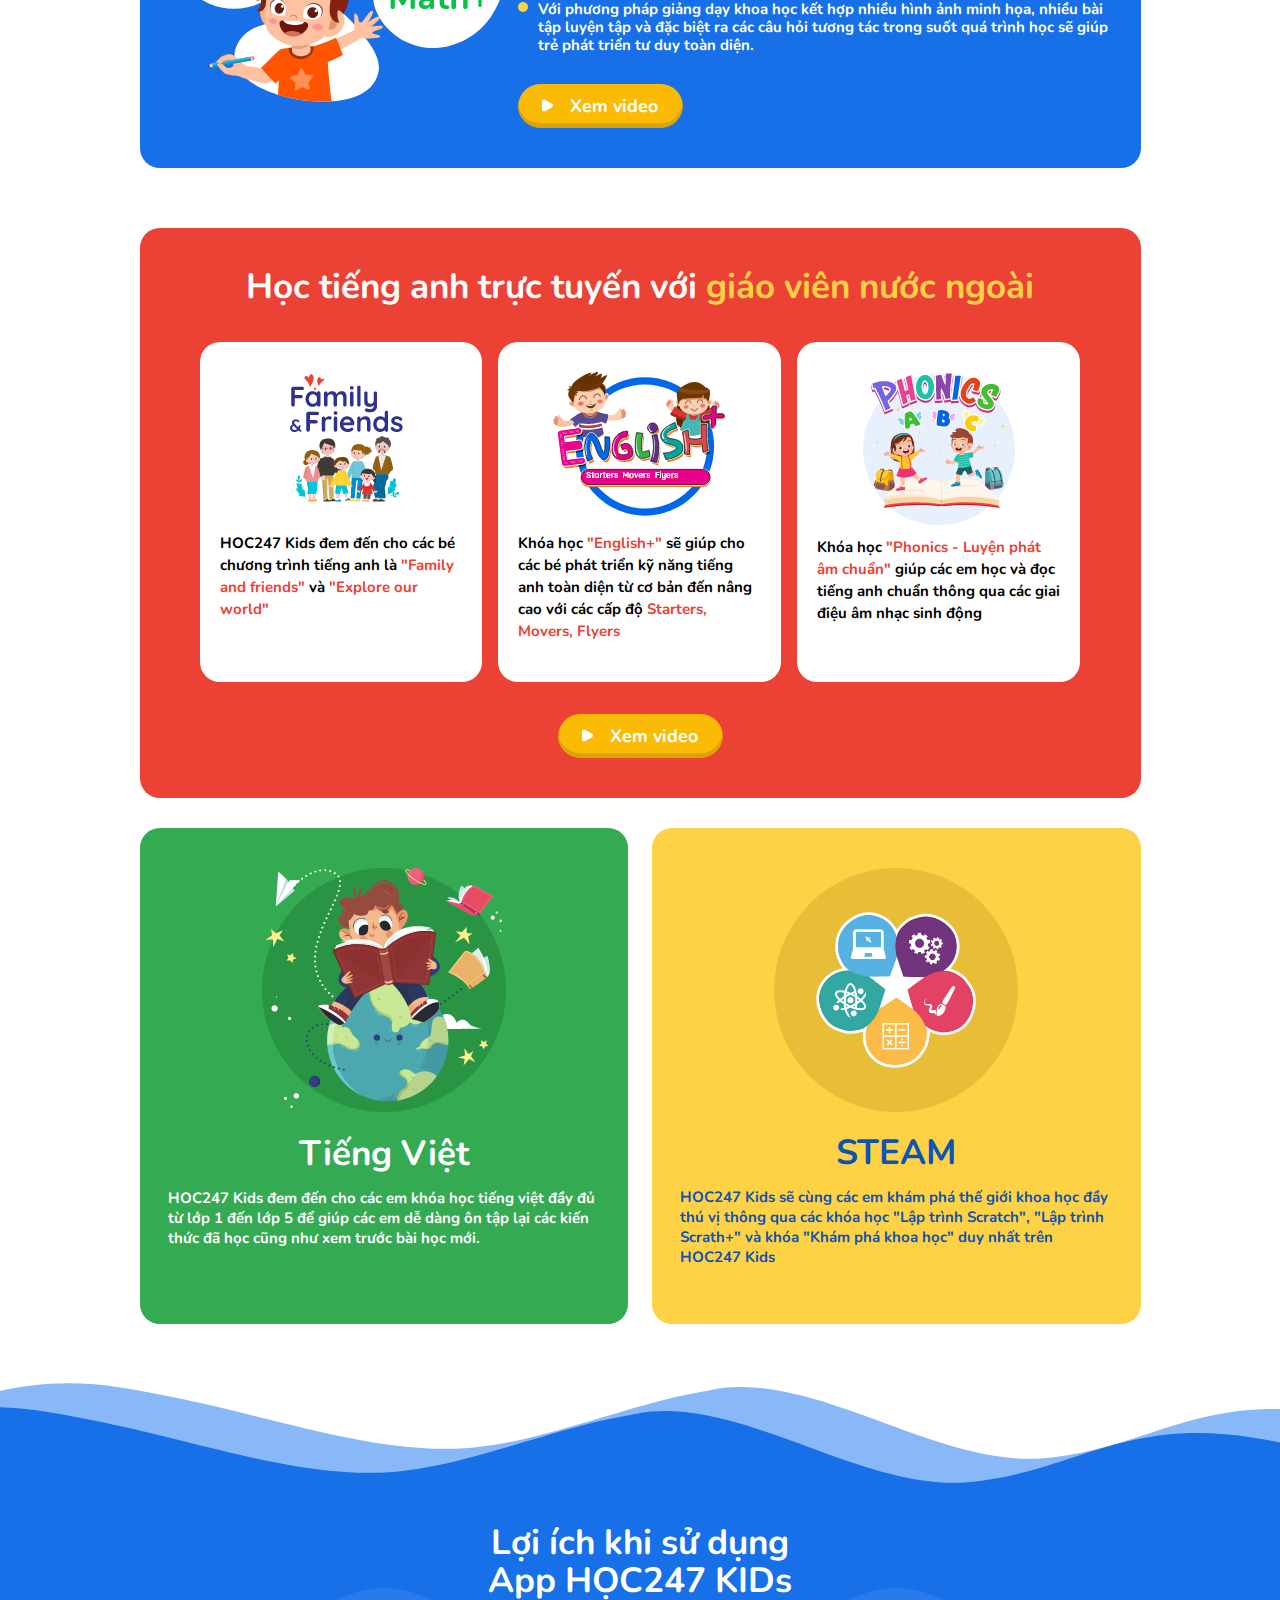
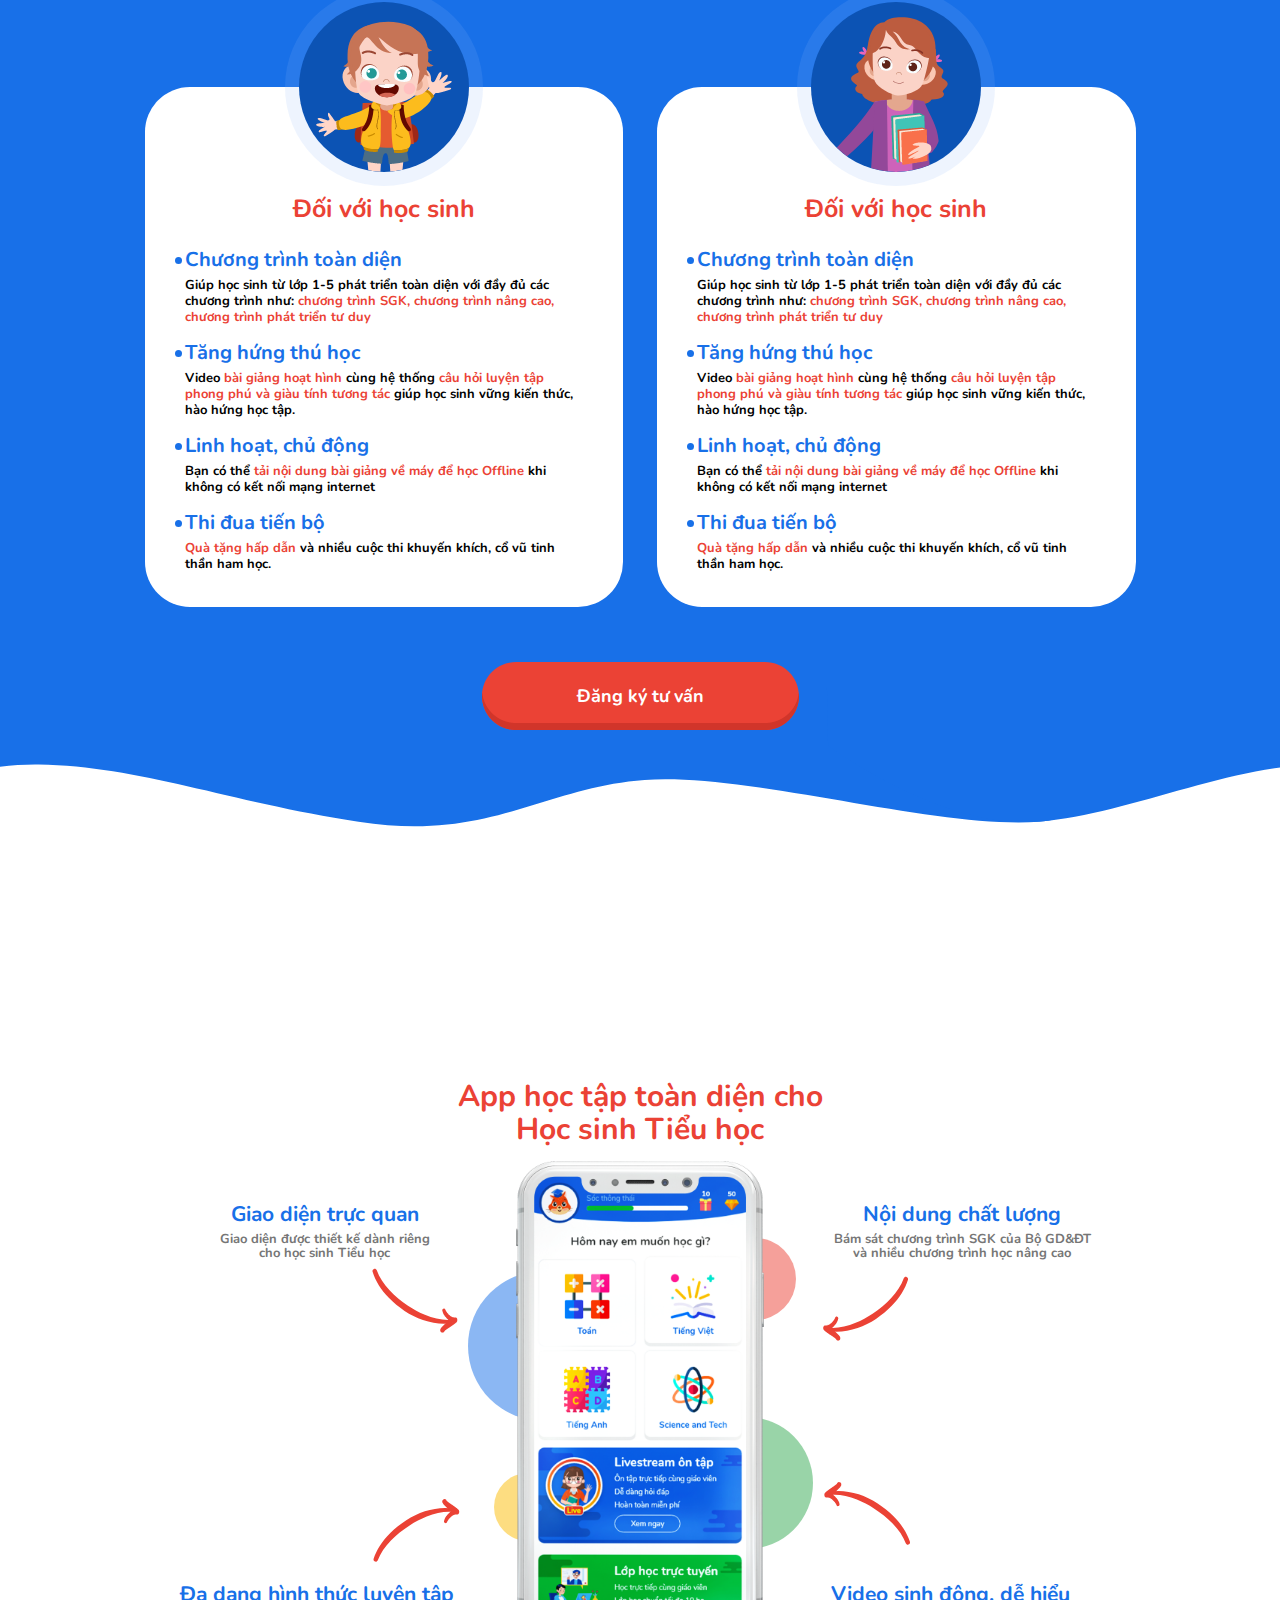
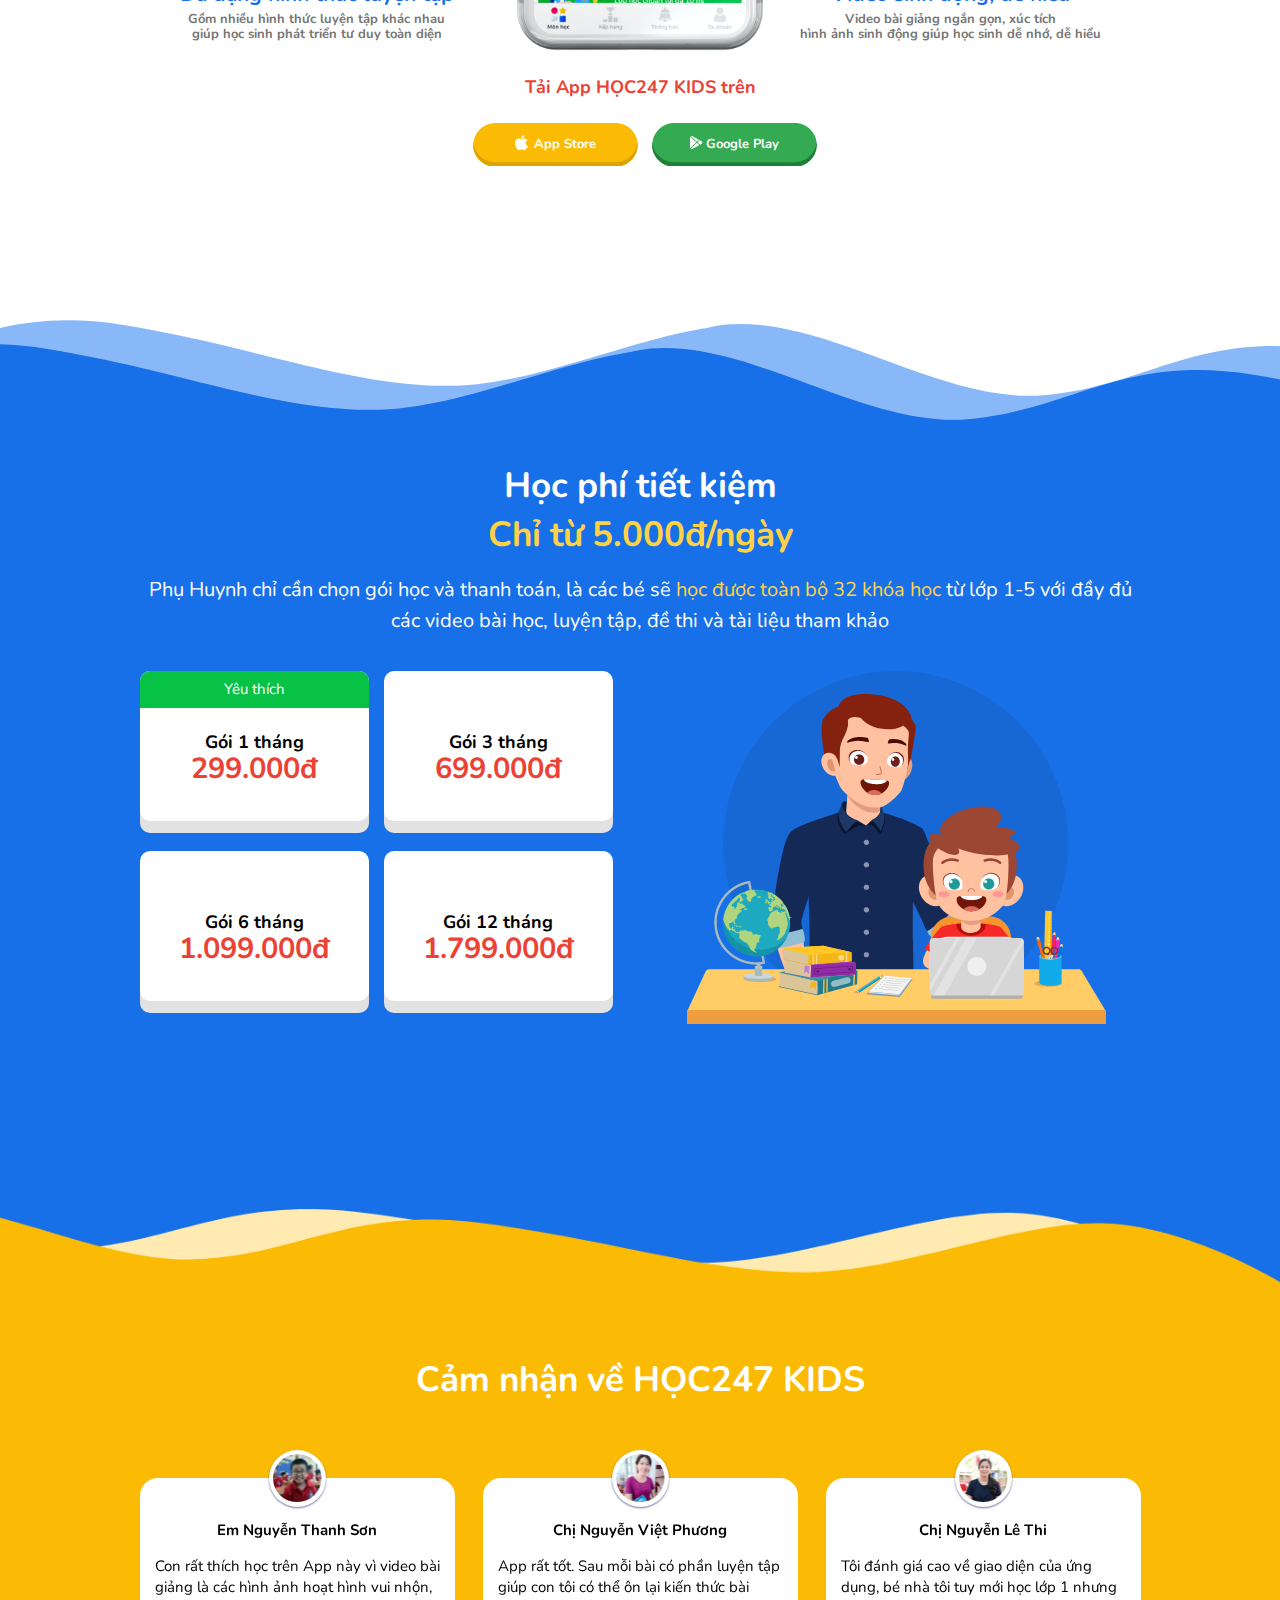
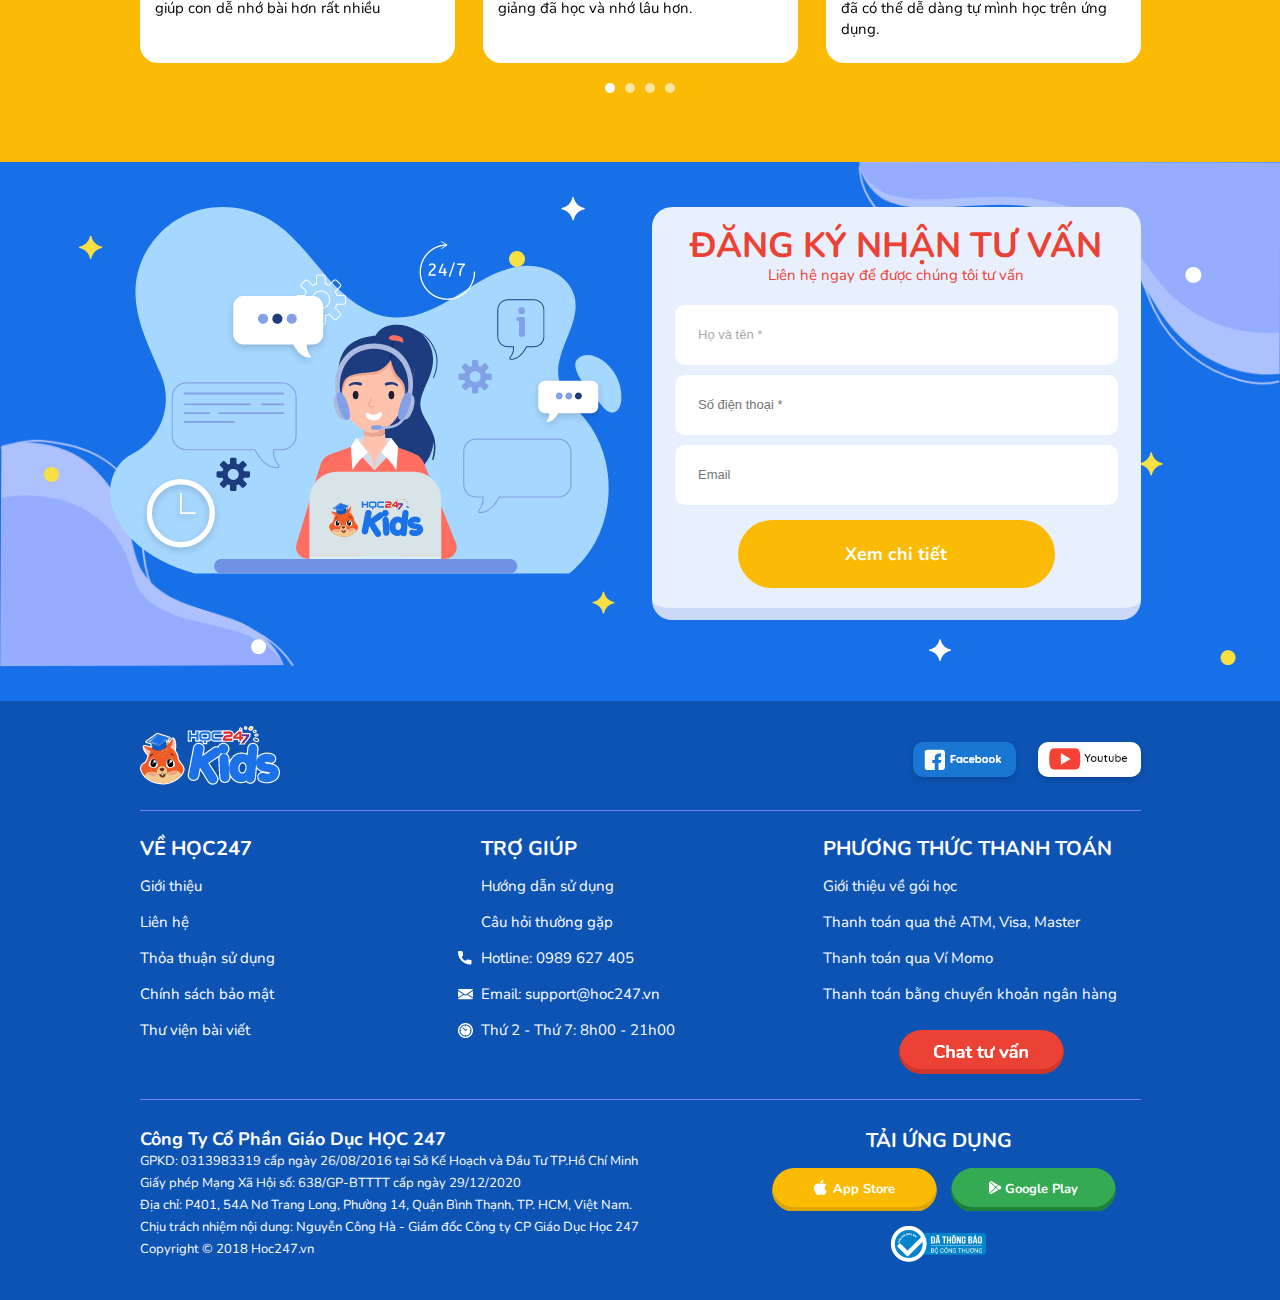
